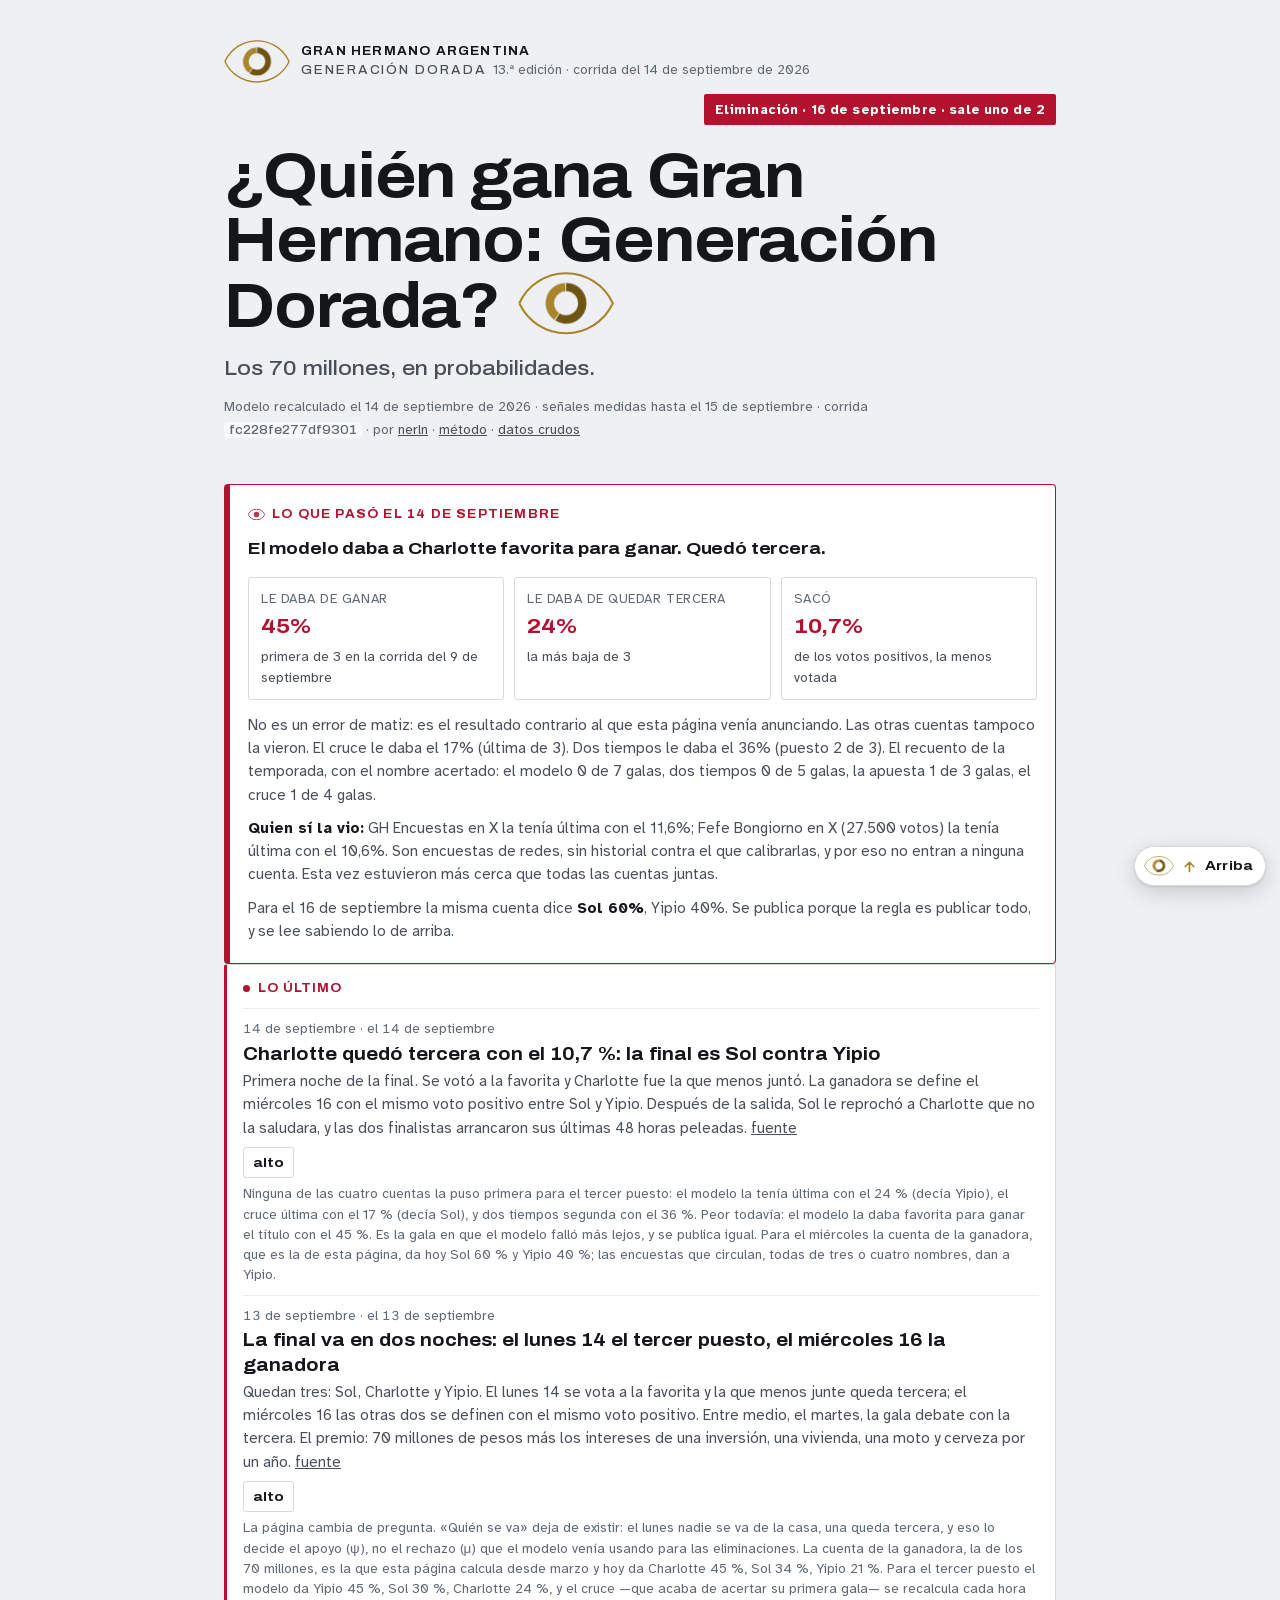
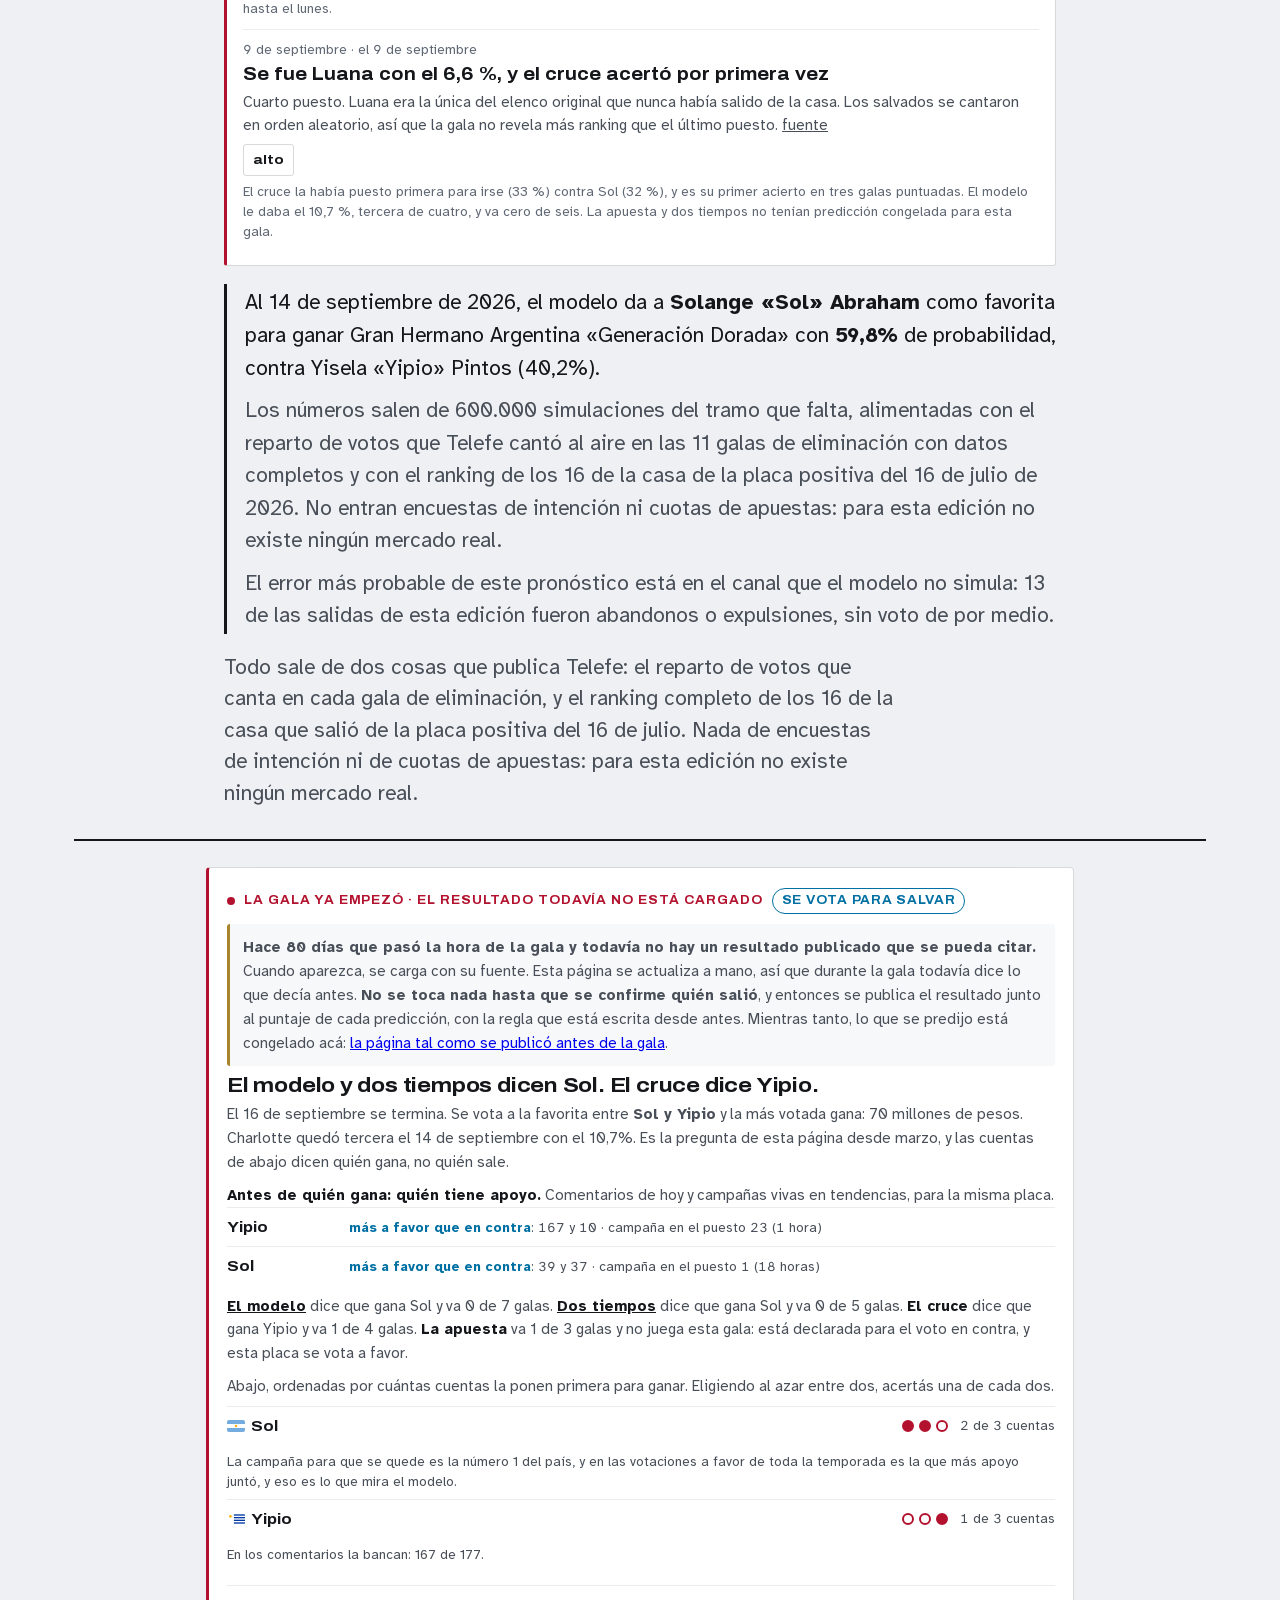
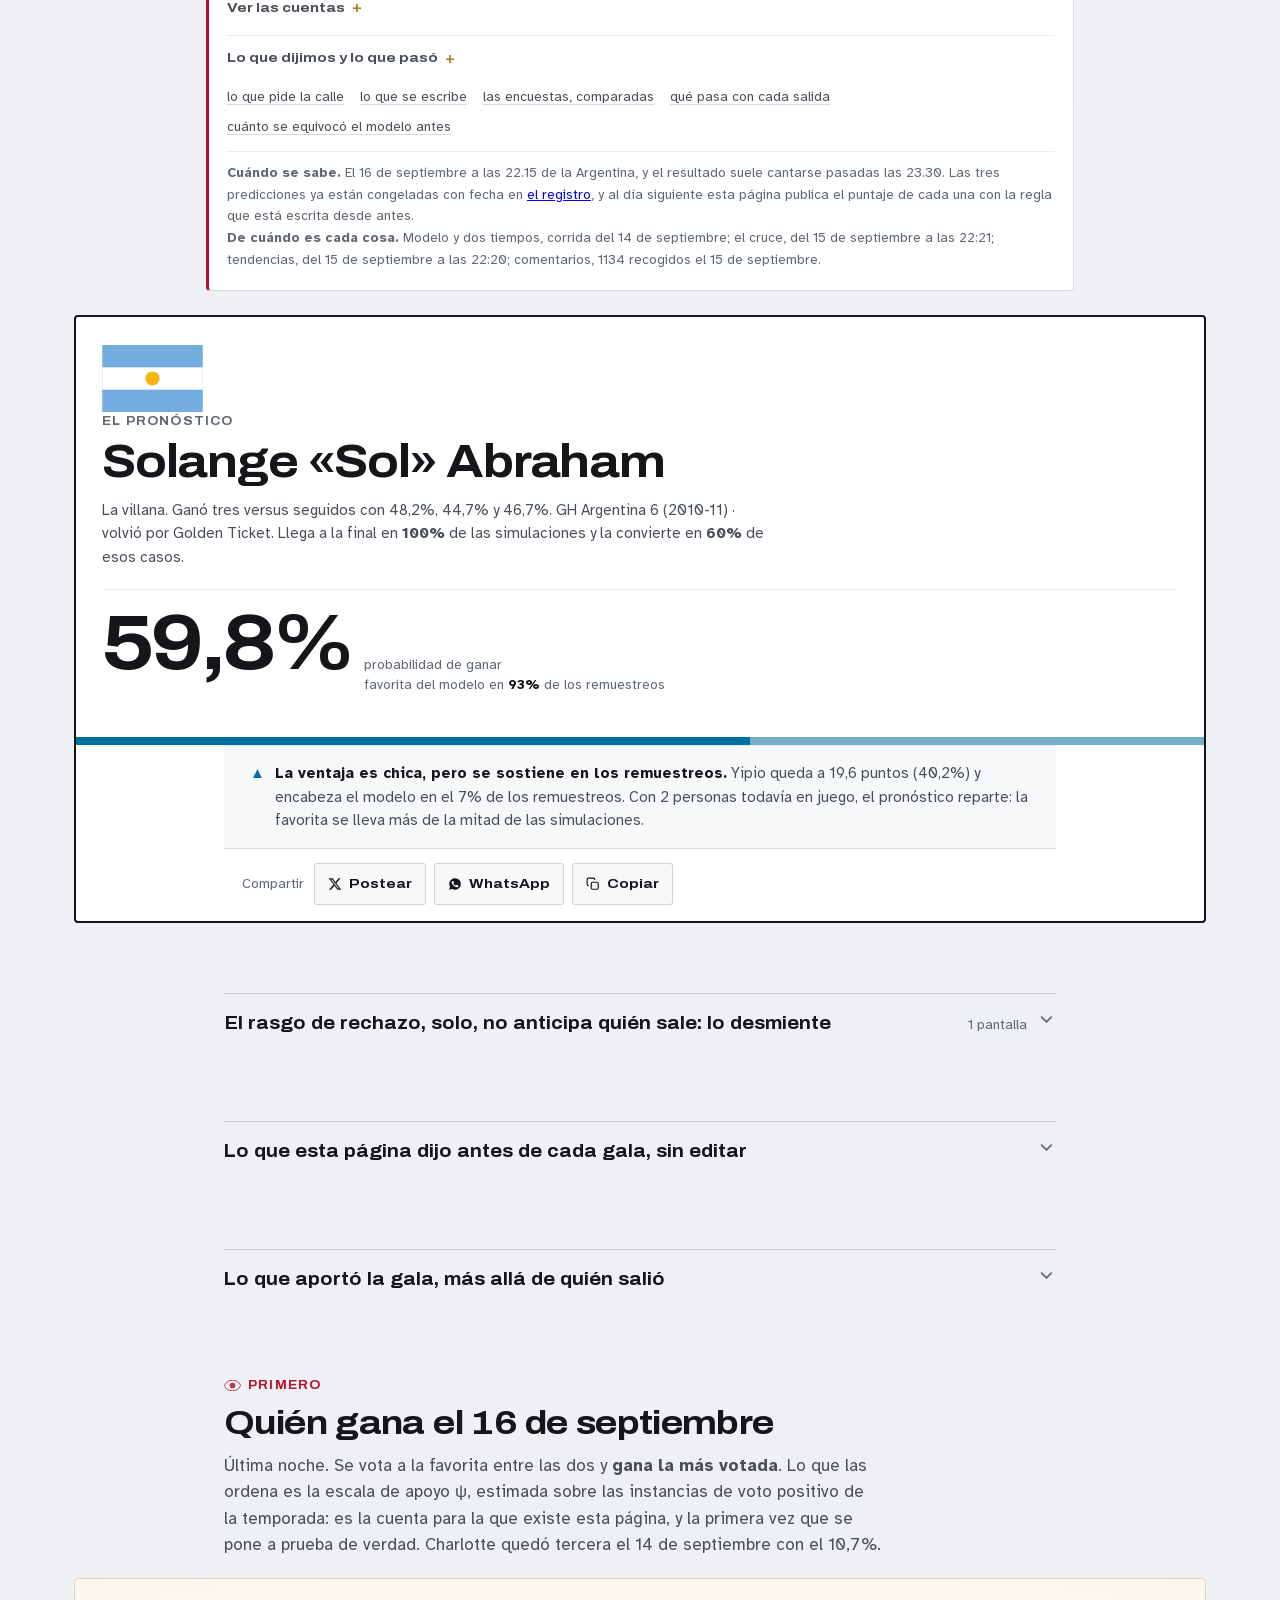
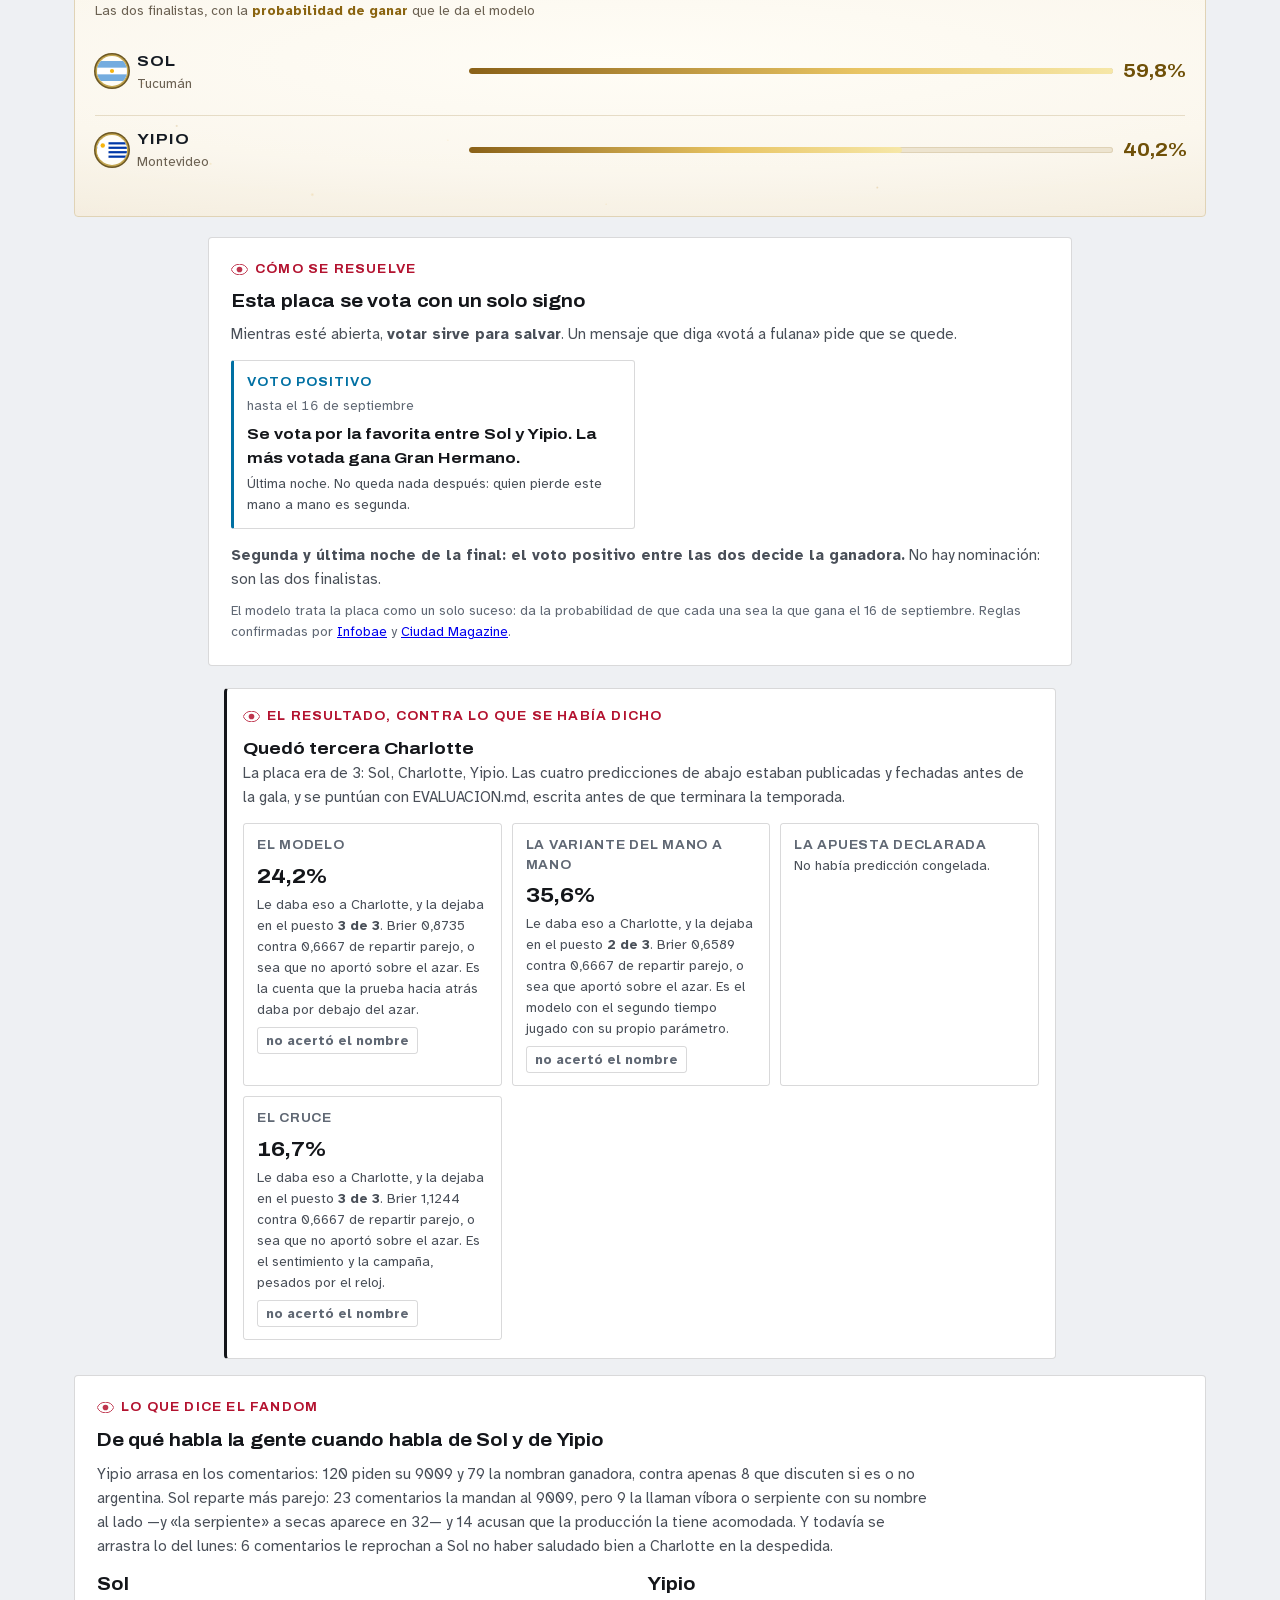
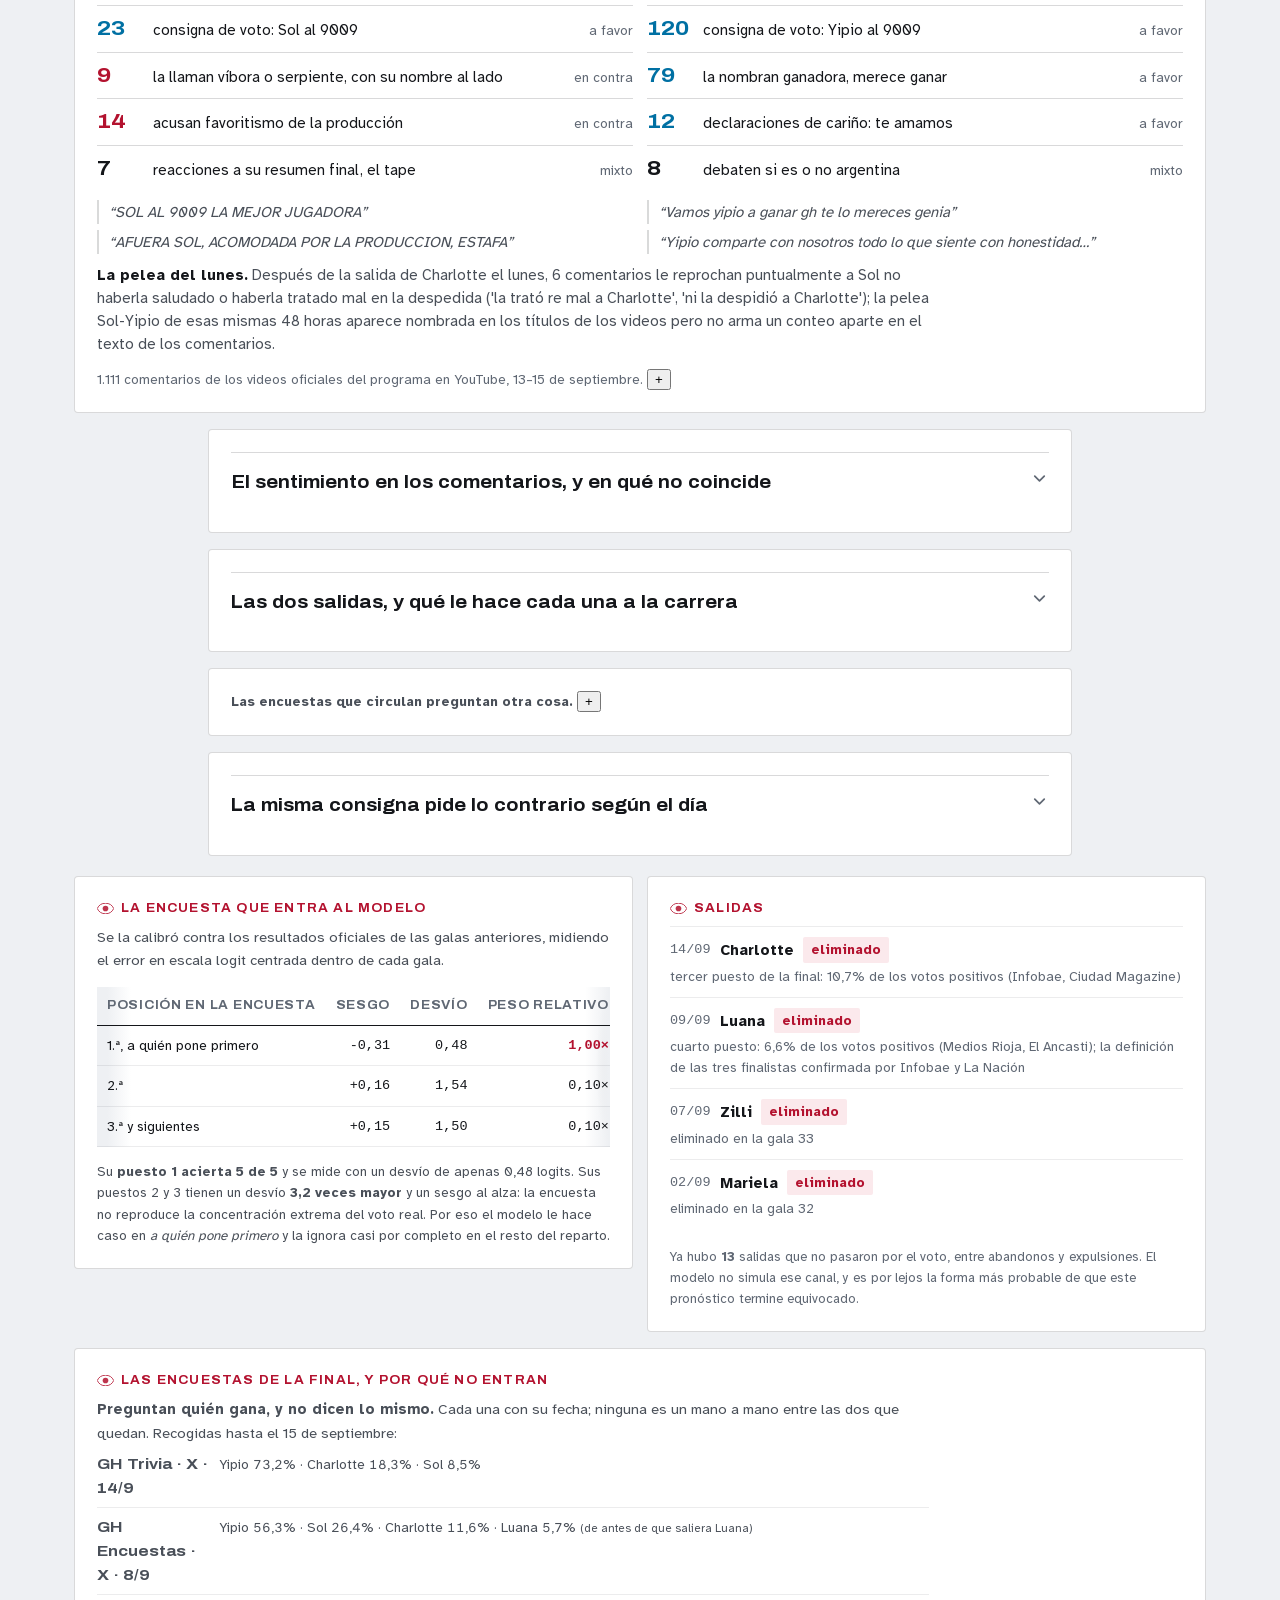
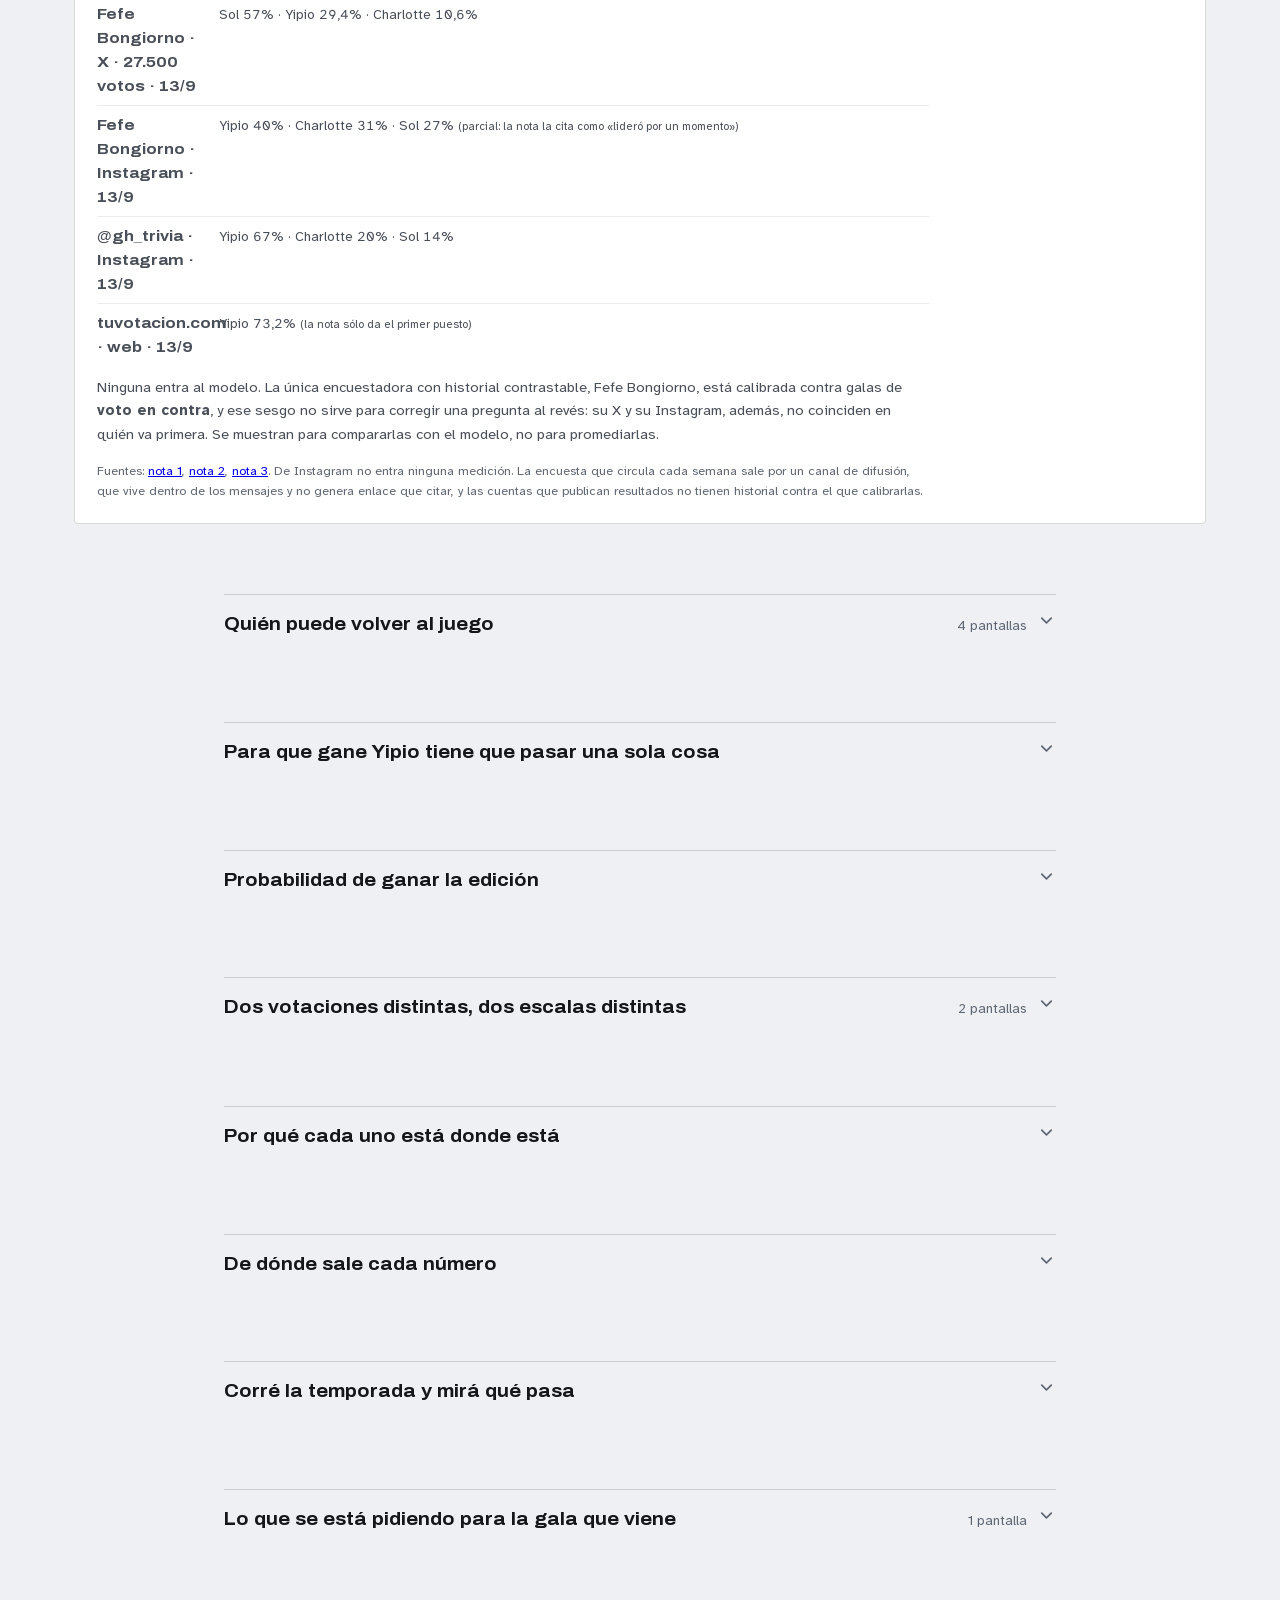
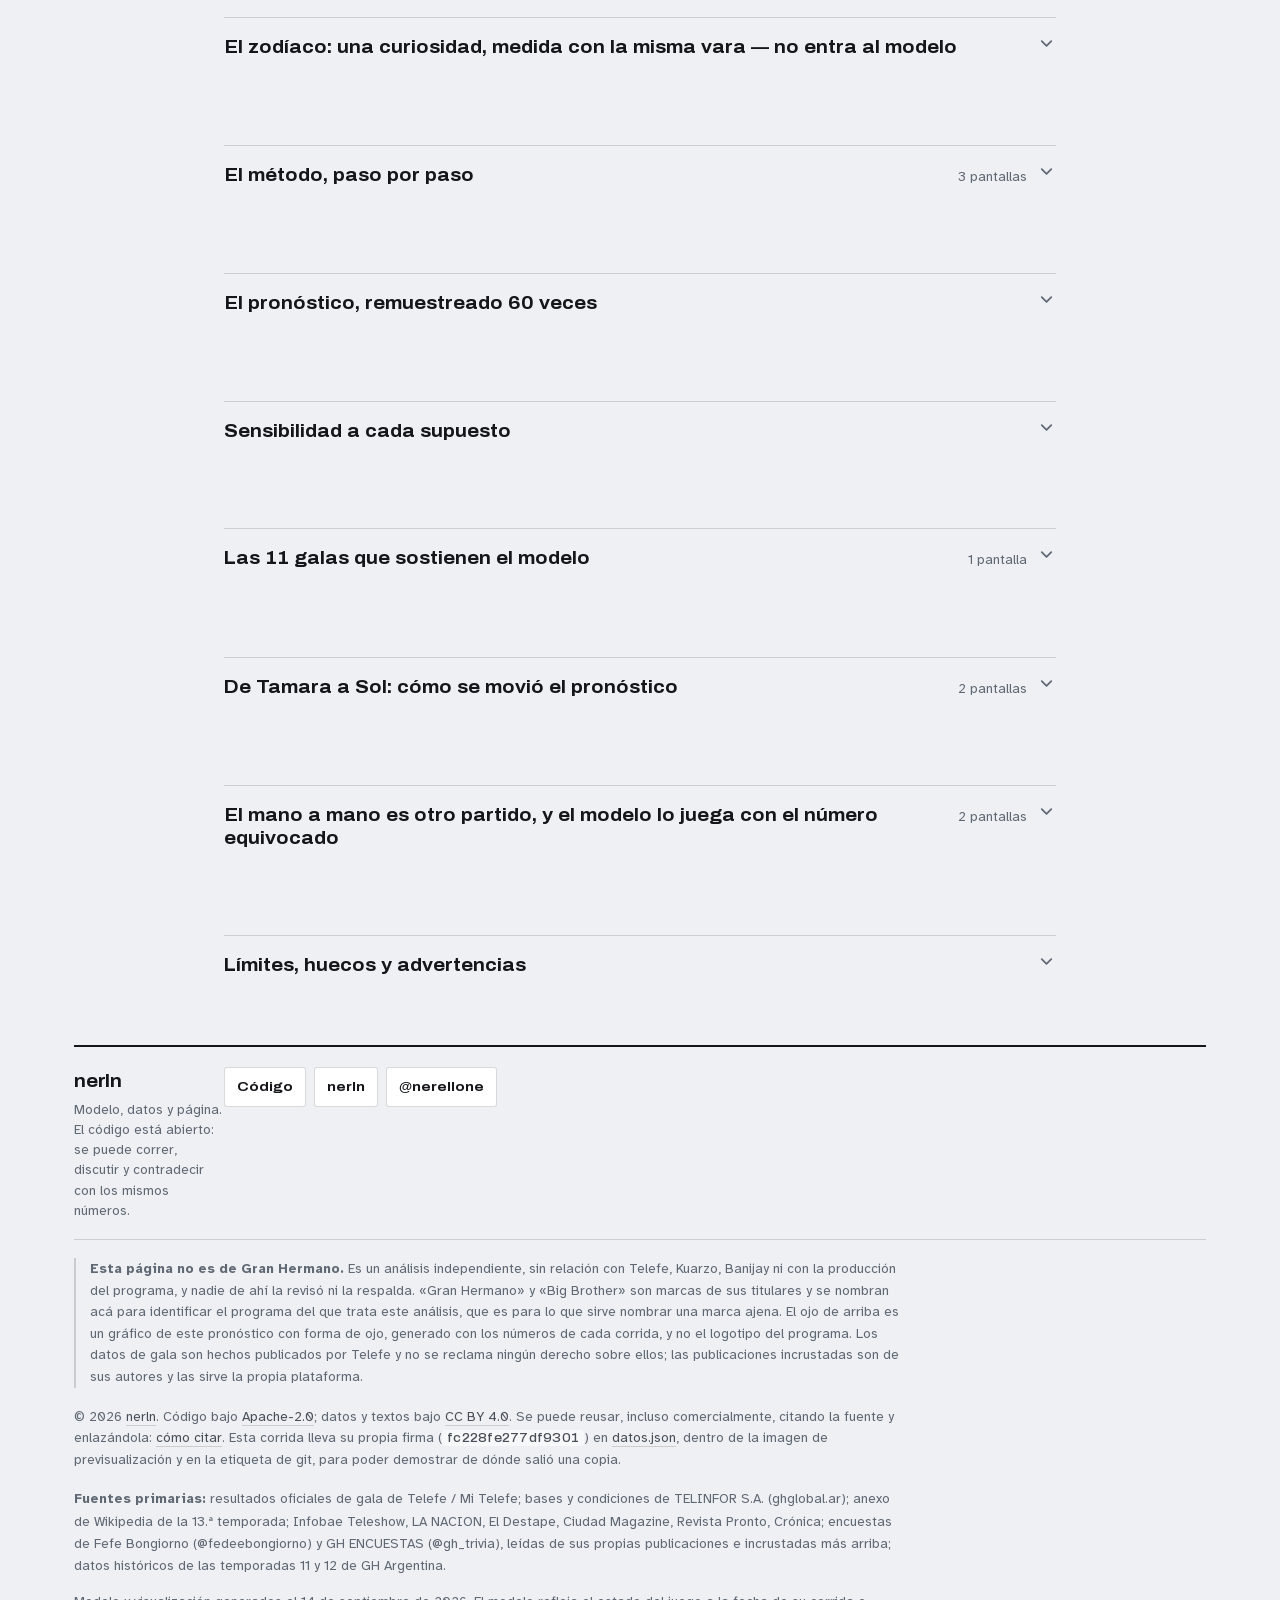
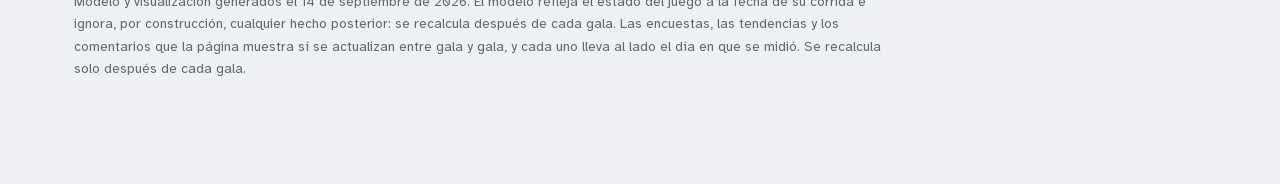
==== web/index.html @ 81811376 "refresco automatico · corrida fc228fe277df9301 Consignas, comentarios y cruce, releidos por .github/" ====
<!doctype html>
<html lang="es">
<head>
<meta charset="utf-8">
<meta name="viewport" content="width=device-width, initial-scale=1">
<!-- SPDX-FileCopyrightText: 2026 nerln -->
<!-- SPDX-License-Identifier: Apache-2.0 OR CC-BY-4.0 -->
<!-- placa · https://github.com/nerln/placa · https://nerln.github.io/placa/ -->
<title>¿Quién gana Gran Hermano: Generación Dorada? Pronóstico y probabilidades</title>
<link rel="canonical" href="https://nerln.github.io/placa/">
<meta name="description" content="Pronóstico con 400.000 simulaciones sobre 11 galas con el reparto de votos publicado. Hoy: Sol 59,8% · Yipio 40,2%. Método, datos y código, abiertos.">
<meta name="author" content="nerln">
<meta property="og:type" content="article">
<meta property="og:site_name" content="nerln">
<meta property="og:locale" content="es_AR">
<meta property="og:url" content="https://nerln.github.io/placa/">
<meta property="og:title" content="¿Quién gana Gran Hermano: Generación Dorada?">
<meta property="og:description" content="Pronóstico con 400.000 simulaciones sobre 11 galas con el reparto de votos publicado. Hoy: Sol 59,8% · Yipio 40,2%. Método, datos y código, abiertos.">
<meta property="og:image" content="https://nerln.github.io/placa/og.png?v=2026-09-14">
<meta property="og:image:width" content="1200">
<meta property="og:image:height" content="630">
<meta name="twitter:card" content="summary_large_image">
<meta name="twitter:creator" content="@nerellone">
<meta name="twitter:title" content="¿Quién gana Gran Hermano: Generación Dorada?">
<meta name="twitter:description" content="Pronóstico con 400.000 simulaciones sobre 11 galas con el reparto de votos publicado. Hoy: Sol 59,8% · Yipio 40,2%. Método, datos y código, abiertos.">
<meta name="twitter:image" content="https://nerln.github.io/placa/og.png?v=2026-09-14">
<meta name="robots" content="index, follow, max-snippet:-1, max-image-preview:large">
<meta name="theme-color" content="#EEF0F3" media="(prefers-color-scheme: light)">
<meta name="theme-color" content="#05182F" media="(prefers-color-scheme: dark)">
<meta name="disclaimer" content="Analisis independiente. Sin relacion con Telefe, Kuarzo ni Banijay. Las marcas nombradas son de sus titulares.">
<link rel="icon" href="ojo.svg" type="image/svg+xml">
<link rel="apple-touch-icon" href="og.png">
<link rel="license" href="https://creativecommons.org/licenses/by/4.0/">
<script type="application/ld+json">{"@context":"https://schema.org","@graph":[{"@type":"Person","@id":"https://nerln.github.io/placa/#nerln","name":"nerln","url":"https://github.com/nerln","sameAs":["https://github.com/nerln","https://x.com/nerellone","https://nerln.pages.dev"]},{"@type":"Article","@id":"https://nerln.github.io/placa/#articulo","headline":"¿Quién gana Gran Hermano: Generación Dorada? Pronóstico y probabilidades","description":"Pronóstico con 400.000 simulaciones sobre 11 galas con el reparto de votos publicado. Hoy: Sol 59,8% · Yipio 40,2%. Método, datos y código, abiertos.","inLanguage":"es-AR","datePublished":"2026-08-08","dateModified":"2026-09-14T23:00:00-03:00","author":{"@id":"https://nerln.github.io/placa/#nerln"},"publisher":{"@id":"https://nerln.github.io/placa/#nerln"},"isBasedOn":{"@id":"https://nerln.github.io/placa/#datos"},"license":"https://creativecommons.org/licenses/by/4.0/","mainEntityOfPage":"https://nerln.github.io/placa/","image":"https://nerln.github.io/placa/og.png","about":[{"@type":"TVSeries","name":"Gran Hermano Argentina"},{"@type":"TVSeason","name":"Generación Dorada","seasonNumber":13}],"citation":"Resultados de votación publicados por Telefe en cada gala de eliminación de la 13.ª edición"},{"@type":"Dataset","@id":"https://nerln.github.io/placa/#datos","name":"Pronóstico de Gran Hermano Argentina — Generación Dorada (2026)","description":"Pronóstico con 400.000 simulaciones sobre 11 galas con el reparto de votos publicado. Hoy: Sol 59,8% · Yipio 40,2%. Método, datos y código, abiertos.","url":"https://nerln.github.io/placa/","sameAs":"https://github.com/nerln/placa","license":"https://creativecommons.org/licenses/by/4.0/","isAccessibleForFree":true,"dateModified":"2026-09-14","version":"fc228fe277df9301","inLanguage":"es-AR","creator":{"@id":"https://nerln.github.io/placa/#nerln"},"citation":"nerln, «placa: pronóstico de Gran Hermano Argentina» (2026), https://github.com/nerln/placa","distribution":[{"@type":"DataDownload","encodingFormat":"application/json","contentUrl":"https://nerln.github.io/placa/datos.json"}]}]}</script>
<script src="datos.js?v=fc228fe277df9301"></script>
<script src="vendor/gsap.min.js" defer></script>

<style>
/* ==========================================================================
   Tipografía incrustada: la CSP bloquea hosts externos, así que las fuentes
   viajan como data URI.

   Archivo (Omnibus-Type, Argentina) para titulares y cifras, con el ancho
   fijado en 112 y el juego de signos recortado. Es un grotesco de rótulo, no
   un didone: el serif de alto contraste que había antes le daba a la página un
   aire de plantilla.

   Atkinson Hyperlegible (Braille Institute) para el texto: está dibujada para
   que las letras parecidas no se confundan a tamaño chico.

   Las dos bajo SIL Open Font License 1.1. Aviso en LICENCIAS.md y en el pie.
   ========================================================================== */
@font-face{font-family:"Archivo";font-style:normal;font-weight:500;font-display:swap;
  src:url([data-uri]) format("woff2");}
@font-face{font-family:"Archivo";font-style:normal;font-weight:700;font-display:swap;
  src:url([data-uri]) format("woff2");}
@font-face{font-family:"Atkinson";font-style:normal;font-weight:400;font-display:swap;
  src:url([data-uri]) format("woff2");}
@font-face{font-family:"Atkinson";font-style:normal;font-weight:700;font-display:swap;
  src:url([data-uri]) format("woff2");}

/* ==========================================================================
   Mesa de pronóstico · Gran Hermano: Generación Dorada
   Escrita para el teléfono primero: las @media sólo agregan, nunca corrigen.

   Tema claro, a propósito. La versión anterior era negro con dorado, que es
   exactamente el aspecto por defecto de cualquier interfaz generada; el fondo
   casi negro con un acento brillante encima no era una decisión, era el molde.
   Acá el papel es frío y los dos únicos colores fuertes significan algo:

       rojo  = rechazo   (el voto para eliminar, μ)
       azul  = apoyo     (el voto para salvar, ψ)

   Son las dos escalas del modelo. Aparecen siempre con el mismo sentido, en el
   texto y en los gráficos, así el color se puede leer sin leyenda.
   Par validado para daltonismo: ΔE 18,6 en deuteranopía, 29,0 en visión normal.
   ========================================================================== */
/* ==========================================================================
   Dos temas, no uno. La página sigue al sistema y respeta el interruptor del
   visor: prefers-color-scheme cubre la preferencia del aparato y el atributo
   El horario lo pone el sistema y no hay botón: una página que se lee de
   noche tiene que verse de noche sin que nadie la configure.

   El oscuro no es el claro invertido. Los dos colores con significado se
   volvieron a elegir contra su propia superficie:

       claro    rechazo #B3122F   apoyo #0070A3   sobre papel #EEF0F3
       oscuro   rechazo #E1526B   apoyo #3D96CC   sobre carbón #12141A

   Los dos pares pasan las mismas puertas: banda de luminosidad, piso de croma,
   separación para daltonismo (ΔE 18,6 y 16,0 en deuteranopía) y contraste
   contra su fondo. Para texto chico hay una variante más clara de cada uno,
   porque un color que sirve para una barra no siempre sirve para una palabra.
   ========================================================================== */
:root{
  color-scheme: light dark;
  --papel:#EEF0F3;
  --sup:#FFFFFF;
  --sup2:#F7F8FA;
  --sup3:#E7EAEE;
  --tinta:#14161A;
  --tinta2:#494F58;
  --tinta3:#606874;
  --linea:rgba(20,22,26,.16);
  --linea2:rgba(20,22,26,.08);
  --rechazo:#B3122F;
  --rechazo-txt:#B3122F;
  --rechazo-suave:#FBE9EC;
  --apoyo:#0070A3;
  --apoyo-txt:#0070A3;
  --apoyo-suave:#E4F1F8;
  --sombra-tt:#14161A;
  --tt-txt:#FFFFFF;
  --sobre-fuerte:#FFFFFF;
  --oro:#8A6A16;
  --oro-txt:#6E5411;
  --oro-1:#6E5411;
  --oro-2:#A8842A;
  --oro-3:#B08F3E;


/* ---------- el final de los párrafos ----------
   Medido: la bajada de «Quién se va» terminaba con una última línea del 19% de
   la medida, y la de «Quién puede volver» con una del 5%. Una línea suelta con
   dos palabras hace que el párrafo parezca cortado antes de tiempo, sobre todo
   al lado de un bloque ancho como la placa.

   `balance` reparte las líneas parejas y sirve para las bajadas, que son
   cortas; los navegadores lo ignoran solos cuando el bloque pasa de unas pocas
   líneas. `pretty` no reparte pero evita que la última quede huérfana, y es lo
   que corresponde para la prosa larga. Si el navegador no conoce ninguna de las
   dos, no pasa nada: cae en el ajuste de siempre. */
.sub, .h1-sub, .tit, h3{text-wrap:balance}
section > p, .tarjeta > p, .respuesta, .camino-pie, .thist-pie, .tw-nota,
.ultimo-item .det, .ap-sup div, .cotejo-pies div, .fase .det,
.limpia li, .puerta p{text-wrap:pretty}

/* La medida del texto. Dos anchos y no diez: uno para la lectura corrida y uno
   para las notas. Elegirlos bloque a bloque daba un borde derecho dentado, con
   un párrafo terminando a 340px del margen y el siguiente a 606px, y en
   pantalla ancha eso se lee como si algunas cosas estuvieran corridas. */
  /* En rem y no en ch: ch depende del tamaño de letra del bloque, así que la
     misma medida daba anchos distintos en píxeles según el cuerpo del texto, y
     el borde derecho quedaba dentado igual. En rem, dos bordes y solo dos. */
  --medida:52rem;
  --medida-corta:42rem;
  --ojo-mask:url("data:image/svg+xml,<svg xmlns='http://www.w3.org/2000/svg' viewBox='0 0 120 78'><path d='M1.60 39.00A64.30 64.30 0 0 1 118.40 39.00A64.30 64.30 0 0 1 1.60 39.00Z' fill='none' stroke='black' stroke-width='7'/><circle cx='60' cy='39' r='20' fill='black'/></svg>");
}
/* ---------- el modo oscuro es la gala ----------
   La página tiene dos horarios y los sigue del sistema, sin botón: de día es
   una página de datos sobre papel, y de noche es la hora en que el programa
   sale al aire. El azul noche y el oro no son decoración: son los colores que
   se ven en pantalla durante la gala, medidos sobre un frame de emisión.

   El oro sustituye al negro como color del acento fuerte porque sobre azul
   noche el negro no existe. El rechazo se queda en rojo, más claro para que
   cumpla contraste, y el apoyo pasa a un celeste frío que no compita con el
   oro. Contrastes contra --papel (#05182F): texto 13,4:1, secundario 8,1:1,
   terciario 5,6:1, todos por encima de 4,5. */
@media (prefers-color-scheme: dark){
  :root{
    --papel:#05182F;
    --sup:#0A2140;
    --sup2:#0D2749;
    --sup3:#123255;
    --tinta:#F2F6FB;
    --tinta2:#B9CBE0;
    --tinta3:#8FA8C4;
    --linea:rgba(200,220,240,.20);
    --linea2:rgba(200,220,240,.11);
    --rechazo:#E4566E;
    --rechazo-txt:#F79AAC;
    --rechazo-suave:#3A1522;
    --apoyo:#4FA3D8;
    --apoyo-txt:#93CDEE;
    --apoyo-suave:#0C2A44;
    --sombra-tt:#123255;
    --tt-txt:#F2F6FB;
    --sobre-fuerte:#04162B;
    --oro:#E8C463;
    --oro-txt:#F0CE6E;
    --oro-1:#F0CE6E;
    --oro-2:#C2A550;
    --oro-3:#7A6430;
  }
  /* La placa deja de ser una isla oscura dentro de una página clara y pasa a
     ser el sitio más iluminado de la página, como al aire. */
  :root .placa{
    background:radial-gradient(ellipse 120% 90% at 50% 34%, #17406B 0%, #0A2A4A 52%, #04162B 100%),
      #072138;
    border-color:#1C4A78}
  /* Los títulos y el pronóstico, en oro. */
  :root h1 em{color:var(--oro-txt)}
  :root .eyebrow{color:var(--oro-txt)}
  :root .cinta{background:var(--oro); color:#04162B}
  :root .veredicto{border-color:var(--oro)}
  :root .big.num{color:var(--oro-txt)}
  /* Las publicaciones incrustadas de X sí saben ponerse oscuras: se les pide. */
  :root .tw-marco .twitter-tweet{background:var(--sup2)}
}
:root{
  --sal:cubic-bezier(0.16, 1, 0.3, 1);
  --ui:cubic-bezier(0.25, 1, 0.5, 1);
  --t-xs:13.5px; --t-sm:15px; --t-base:17px; --t-md:18px;
  --t-lg:clamp(19px, 4.6vw, 21px);
  --t-h2:clamp(25px, 6.8vw, 34px);
  --t-h1:clamp(34px, 9.6vw, 62px);
  --t-etq:12px; --tr-etq:.09em;
  --r-sm:3px; --r-md:4px;
  --ancho:1180px;
}

*{box-sizing:border-box}
figure{margin:0}
html{background:var(--papel); -webkit-text-size-adjust:100%}
body{
  margin:0; color:var(--tinta); background:var(--papel);
  font-family:"Atkinson",-apple-system,BlinkMacSystemFont,"Segoe UI",Roboto,sans-serif;
  font-size:var(--t-base); line-height:1.6; -webkit-font-smoothing:antialiased;
  position:relative; overflow-x:hidden;
}
.wrap{width:100%; max-width:var(--ancho); margin:0 auto; padding:0 16px 72px; position:relative}
.tit{font-family:"Archivo",-apple-system,"Segoe UI",sans-serif; font-weight:700;
  letter-spacing:-.018em; font-feature-settings:"tnum" 1}
.mono{font-family:ui-monospace,"SF Mono",Menlo,Consolas,"Roboto Mono",monospace; font-variant-numeric:tabular-nums}
.num{font-variant-numeric:tabular-nums}
:focus-visible{outline:2px solid var(--apoyo); outline-offset:3px; border-radius:2px}

[data-anim]{opacity:1; transform:none}
@media (prefers-reduced-motion: no-preference){
  [data-anim]{opacity:0; transform:translateY(20px);
    transition:opacity .55s var(--sal), transform .55s var(--sal)}
  [data-anim].visible{opacity:1; transform:none}
  [data-cascada] > *{opacity:0; transform:translateY(14px);
    transition:opacity .45s var(--sal), transform .45s var(--sal)}
  [data-cascada].visible > *{opacity:1; transform:none; transition-delay:calc(var(--i,0) * 60ms)}
}

/* ---------- cabecera ---------- */
header{padding:28px 0 24px; border-bottom:2px solid var(--tinta)}
.marca{display:flex; align-items:center; gap:11px; margin-bottom:20px; flex-wrap:wrap}
/* El ojo de la marca. Va sobre su propio recuadro carbon porque el logo es de
   oro sobre negro y sobre papel claro el degradado se apaga: el oro necesita
   fondo oscuro para leerse como oro y no como mostaza. */
/* ---------- la marca ----------
   El ojo ya no vive sobre un recuadro negro propio: usa los oros de la página
   (ámbar oscuro de día, oro claro de noche) y por eso pertenece al fondo en vez
   de estar pegado encima. Es un SVG y nada más, así que se anima con CSS y se
   puede pedir a cualquier tamaño sin volver a dibujarlo.

   Al entrar, el párpado se traza y después los arcos del iris aparecen de mayor
   a menor: primero la favorita. El orden no es decorativo, es el mismo de la
   tabla. Con prefers-reduced-motion no pasa nada de esto y el ojo está
   directamente dibujado. */

/* El ojo dentro del titular, en la línea de base del último renglón: forma
   parte de la pregunta en vez de estar al lado de la marca como una pegatina.
   A partir de 700px se mete en el mismo renglón; abajo va debajo, porque
   apretarlo contra un titular de tres líneas lo hace ilegible. */
.ojo-h1{display:inline-block; vertical-align:-.12em; margin-left:.3em; width:1.55em}
.ojo-h1 svg{display:block; width:100%; height:auto; overflow:visible}
/* La viñeta de sección: el mismo ojo, chico y de una sola tinta, delante del
   rótulo. Repite la marca sin repetir el dibujo entero. */
.eyebrow{display:flex; align-items:center; gap:7px}
.eyebrow::before{content:""; width:17px; height:11px; flex:none;
  background:currentColor; opacity:.85;
  -webkit-mask:var(--ojo-mask) center/contain no-repeat;
          mask:var(--ojo-mask) center/contain no-repeat}
.ojo-marca{width:54px; flex:none; display:block}
.ojo-marca svg{display:block; width:100%; height:auto; overflow:visible}
@media (min-width:700px){.ojo-marca{width:66px}}

.ojo-parpado{
  stroke-dasharray:var(--largo,300); stroke-dashoffset:var(--largo,300);
  animation:ojo-trazo .9s var(--sal) forwards}
.ojo-arco{
  transform-box:fill-box; transform-origin:center;
  opacity:0; animation:ojo-arco .5s var(--sal) forwards;
  animation-delay:calc(.42s + var(--i,0) * 70ms)}
.ojo-arco:hover{filter:brightness(1.18)}
@keyframes ojo-trazo{to{stroke-dashoffset:0}}
@keyframes ojo-arco{from{opacity:0; transform:scale(.55)} to{opacity:1; transform:none}}
@media (prefers-reduced-motion:reduce){
  .ojo-parpado{stroke-dashoffset:0; animation:none}
  .ojo-arco{opacity:1; animation:none}
}

.marca .txt{font-size:var(--t-xs); color:var(--tinta3); line-height:1.45}
.marca .txt b{display:block; color:var(--tinta); font-family:"Archivo",sans-serif; font-weight:700;
  font-size:var(--t-etq); letter-spacing:.1em; text-transform:uppercase}
/* El nombre de la edicion, con el tracking del logotipo. Va antes de la fecha y
   en la misma linea: el logo apila pesado sobre fino, aca no hay sitio para
   apilar y se resuelve con peso y espaciado. */
.marca .txt b.dorada{display:inline; font-weight:500; letter-spacing:.16em;
  color:var(--tinta2); margin-right:.55em}
.cinta{
  font-size:var(--t-xs); color:var(--sobre-fuerte); background:var(--rechazo);
  padding:5px 11px; border-radius:2px; font-weight:700; letter-spacing:.01em;
}

.h1-prog{white-space:normal}
.h1-sub{font-family:"Archivo",sans-serif; font-size:var(--t-lg); font-weight:500;
  color:var(--tinta2); margin:0 0 10px}
.h1-sub em{font-style:normal}
.actualizado{font-size:var(--t-xs); color:var(--tinta3); margin:0 0 16px; line-height:1.7}
.actualizado a{color:var(--tinta2)}
.actualizado code{font-family:"Archivo",monospace; font-size:.94em; background:var(--sup2);
  padding:1px 5px; border-radius:4px}
/* La respuesta corta: cada frase tiene que poder leerse sola, fuera de la
   página, con nombre, número y fecha adentro. Es lo que un buscador o un
   asistente puede levantar textualmente sin que quede colgando. */







/* ---------- los bloques que se abren ----------
   La pagina llego a cincuenta y siete mil pixeles de alto en un telefono, unas
   setenta pantallas. La mayor parte no es la respuesta: es la maquinaria — el
   metodo, los limites, el remuestreo, la sensibilidad, los datos crudos. Todo
   eso tiene que seguir estando, porque es lo que hace que los numeros se
   puedan discutir; lo que no tiene que hacer es separar al lector de la
   respuesta con veinte mil pixeles de scroll.

   Se pliegan, no se borran. Y el resumen dice lo que hay adentro y cuanto
   ocupa, para que plegar no sea esconder. Si el lector llega por un enlace o
   por un ancla a un bloque plegado, se abre solo: un ancla que no muestra nada
   es un enlace roto que no parece roto. */
details.plegable{border-top:1px solid var(--linea); margin:0}
details.plegable > summary{list-style:none; cursor:pointer; padding:16px 0;
  display:flex; align-items:baseline; gap:10px}
details.plegable > summary::-webkit-details-marker{display:none}
details.plegable > summary .pl-t{font-family:"Archivo",sans-serif; font-weight:700;
  font-size:var(--t-md); line-height:1.25; flex:1; min-width:0}
details.plegable > summary .pl-q{font-size:var(--t-xs); color:var(--tinta3); flex:none;
  white-space:nowrap}
details.plegable > summary .pl-x{flex:none; width:19px; height:19px; color:var(--tinta3);
  transition:transform .2s ease}
details.plegable[open] > summary .pl-x{transform:rotate(180deg)}
details.plegable > summary:hover .pl-t{color:var(--oro-2)}
details.plegable > summary:focus-visible{outline:2px solid var(--oro-2); outline-offset:3px}
details.plegable > .pl-cuerpo{padding:0 0 8px}
@media (prefers-reduced-motion:reduce){details.plegable > summary .pl-x{transition:none}}

/* ---------- el archivo de galas ----------
   Una fila por gala con prediccion escrita antes, y el enlace a la pagina tal
   como se publico esa semana. Es la parte del proyecto que no se puede
   fabricar despues: cualquiera puede decir que acerto, y muy poca gente deja
   escrito de antemano en que se equivoco.

   Las cuentas se muestran SIEMPRE todas, tambien hacia atras. Mostrar
   solo la que quedo mejor seria elegir despues, que es exactamente lo que esta
   tabla existe para hacer imposible. */
#archivo{max-width:calc(var(--medida) + 32px); margin-inline:auto}
.arch{width:100%; border-collapse:collapse; font-size:var(--t-sm)}
.arch th{font-family:"Archivo",sans-serif; font-size:var(--t-etq); text-transform:uppercase;
  letter-spacing:.06em; color:var(--tinta3); text-align:left; padding:0 10px 8px 0;
  font-weight:700; vertical-align:bottom; white-space:nowrap}
.arch td{padding:9px 10px 9px 0; border-top:1px solid var(--linea2); vertical-align:top}
.arch tr.pend td{opacity:.85}
.arch .g{font-family:"Archivo",sans-serif; font-weight:700; white-space:nowrap}
.arch .g small{display:block; font-weight:400; color:var(--tinta3); font-size:var(--t-xs)}
.arch .llama{white-space:nowrap}
.arch .llama b{font-variant-numeric:tabular-nums}
.arch .ok{color:var(--apoyo-txt); font-weight:700}
.arch .no{color:var(--tinta2)}
.arch .sello{font-size:var(--t-xs); color:var(--tinta3); white-space:nowrap;
  font-variant-numeric:tabular-nums}
.arch a.ver{white-space:nowrap; font-size:var(--t-xs)}
@media(max-width:700px){
  .arch, .arch thead, .arch tbody, .arch tr, .arch td{display:block; width:100%}
  .arch thead{display:none}
  .arch tr{border-top:1px solid var(--linea); padding:10px 0}
  .arch td{border:0; padding:2px 0; display:flex; gap:8px; justify-content:space-between}
  .arch td::before{content:attr(data-r); font-family:"Archivo",sans-serif;
    font-size:var(--t-etq); text-transform:uppercase; letter-spacing:.05em;
    color:var(--tinta3); font-weight:700; flex:none}
  .arch td.g{display:block; font-size:var(--t-md)}
  .arch td.g::before{content:none}
}

/* ---------- el recuento de la gala ----------
   Una fila por persona y una marca igual por cuenta viva: llena si esa
   cuenta la pone primera para irse, vacia si no. Reemplaza a un eje de 0 al
   maximo con cuatro formas distintas encima, la linea punteada del azar y
   una barra de desacuerdo, que ni nerln ni sus amigos podian leer: era un
   grafico para pensar el desacuerdo, publicado como si fuera para leerlo.
   Aca cada fila se lee en voz alta como una frase verdadera («Sol: dos de
   tres cuentas la ponen primera»), sin eje ni largo que interpretar. */
.mn-dice{font-size:var(--t-sm); color:var(--tinta2); line-height:1.55; margin:10px 0 0;
  max-width:var(--medida)}
.mn-dice b{color:var(--tinta)}
.mn-dice a{color:inherit}
.rec{margin:8px 0 0}
.rec-fila{display:grid; grid-template-columns:minmax(0,1fr) auto auto; gap:12px;
  align-items:center; padding:7px 0 6px; border-top:1px solid var(--linea2)}
.rec-fila .q{display:flex; align-items:center; gap:6px; min-width:0; flex-wrap:wrap;
  font-family:"Archivo",sans-serif; font-weight:700; font-size:var(--t-sm)}
.rec-fila .q svg{flex:none; border-radius:2px}
/* Las que ninguna cuenta pone primera van juntas, con los nombres debajo. */
.rec-fila .q small{display:block; width:100%; font-weight:400; font-family:inherit;
  font-size:var(--t-xs); color:var(--tinta2); line-height:1.4}
.rec-marcas{display:inline-flex; gap:5px}
.rec-marcas i{display:block; width:12px; height:12px; border-radius:50%; box-sizing:border-box;
  border:2px solid var(--rechazo); background:transparent}
.rec-marcas i.llena{background:var(--rechazo)}
.rec-fila .rec-por{grid-column:1 / -1; font-size:var(--t-xs); color:var(--tinta2);
  line-height:1.5; margin:2px 0 0}
.rec-fila .n{font-size:var(--t-xs); color:var(--tinta2); white-space:nowrap;
  font-variant-numeric:tabular-nums}
.mn-num{font-size:var(--t-xs); color:var(--tinta2); line-height:1.6; margin:6px 0 0;
  font-variant-numeric:tabular-nums}
.mn-porque .mn-num:first-child{margin-top:8px}

/* ---------- dijimos y paso ----------
   Un par por gala congelada, la mas reciente arriba, con la fecha de
   congelamiento a la vista. El marcador no se declara: se cuenta leyendo
   los pares, que es la unica prueba que no depende de que le crean a la
   pagina. Solo parrafos y elementos de lista, sin desborde posible. */
.dp{margin:14px 0 0; padding-top:10px; border-top:1px solid var(--linea2)}
.dp-tit{font-family:"Archivo",sans-serif; font-size:var(--t-xs); font-weight:700;
  color:var(--tinta2); margin:0}
.dp ul{list-style:none; margin:0; padding:0}
.dp li{font-size:var(--t-sm); color:var(--tinta2); line-height:1.55; padding:7px 0 6px;
  border-top:1px solid var(--linea2)}
.dp li:first-child{border-top:0; padding-top:4px}
.dp li b{color:var(--tinta)}
.dp li a{color:inherit}
.dp li .f{display:block; font-size:var(--t-xs); color:var(--tinta3);
  font-variant-numeric:tabular-nums}

/* ---------- el control de volver ----------
   Aparece cuando el encabezado sale de pantalla y hace dos cosas distintas
   segun como llegaste: si viniste de un salto por ancla te devuelve AL LUGAR
   DONDE ESTABAS, y si bajaste vos te lleva arriba. El pedido original era «un
   boton de volver arriba», pero el dolor descrito era otro: «e difficile
   tornare indietro dopo che si preme un link che porta a un'ancora». Volver
   arriba no es volver atras en una pagina de cincuenta mil pixeles.

   El ojo es el que genera gui/marca.py, con el iris de esta corrida. No se
   dibuja un ojo aparte: uno solo, y cambia despues de cada gala. */
#volver{position:fixed; right:14px; bottom:14px; z-index:60;
  display:flex; align-items:center; gap:7px;
  padding:8px 12px 8px 9px; border-radius:999px;
  border:1px solid var(--linea); background:var(--sup);
  box-shadow:0 6px 22px rgba(0,0,0,.16), 0 1px 3px rgba(0,0,0,.10);
  color:var(--tinta); cursor:pointer; font:inherit;
  opacity:0; transform:translateY(10px) scale(.96);
  transition:opacity .28s ease, transform .28s cubic-bezier(.2,.9,.3,1.2),
             border-color .2s ease}
#volver[hidden]{display:none}
#volver.se-ve{opacity:1; transform:none}
#volver:hover, #volver:focus-visible{border-color:var(--oro-2)}
#volver:focus-visible{outline:2px solid var(--oro-2); outline-offset:2px}
#volver .v-ojo{display:block; width:30px; flex:none; line-height:0}
#volver .v-ojo svg{width:100%; height:auto; display:block}
#volver .v-flecha{width:17px; height:17px; flex:none; color:var(--oro-2)}
#volver .v-texto{font-family:"Archivo",sans-serif; font-size:var(--t-xs);
  font-weight:700; white-space:nowrap; letter-spacing:.01em}

/* Una flecha por modo, y sólo una a la vez. */
#volver .v-atras{display:none}
#volver.atras .v-arriba{display:none}
#volver.atras .v-atras{display:inline}

/* La flecha late hacia donde va a llevarte: arriba, o hacia atras. Es la unica
   animacion del control y se apaga entera con prefers-reduced-motion. */
@keyframes v-sube{0%,100%{transform:translateY(0)} 45%{transform:translateY(-3.5px)}}
@keyframes v-vuelve{0%,100%{transform:translateX(0)} 45%{transform:translateX(-3.5px)}}
#volver .v-flecha{animation:v-sube 2.4s ease-in-out infinite}
#volver.atras .v-flecha{animation:v-vuelve 2.4s ease-in-out infinite}
#volver:hover .v-flecha{animation-duration:1.1s}

/* El iris respira despacio, como el de la cabecera. */
@keyframes v-iris{0%,100%{opacity:.92} 50%{opacity:1}}
#volver .v-ojo svg{animation:v-iris 4.2s ease-in-out infinite}

@media (prefers-reduced-motion:reduce){
  #volver{transition:opacity .01s}
  #volver .v-flecha, #volver.atras .v-flecha, #volver .v-ojo svg{animation:none}
}

/* En pantalla angosta el control no puede taparle texto a nadie: se queda solo
   con el ojo y la flecha, sin la palabra, y se pega mas al borde. */
@media(max-width:420px){
  #volver{right:10px; bottom:10px; padding:7px 9px; gap:5px}
  #volver .v-texto{display:none}
  #volver .v-ojo{width:26px}
}
@media print{#volver{display:none}}

/* ---------- mañana ----------
   La página mide treinta y cinco mil píxeles y la respuesta a «qué pasa
   mañana» estaba repartida entre el píxel 4.622 y el 24.329. Esto la junta
   arriba: cuándo es, quién está en riesgo, qué dice cada cuenta y dónde se
   contradicen. Todo se lee de los mismos datos que alimentan las secciones de
   abajo, así que no puede quedarse viejo por su cuenta. */
#cierre{margin:26px auto 0; border:1px solid var(--oro-txt); border-left:6px solid var(--oro-txt);
  border-radius:var(--r-md); background:var(--sup); padding:20px 18px;
  max-width:calc(var(--medida) + 36px)}
#cierre .eyebrow{color:var(--oro-txt)}
#cierre .mn-tit{font-size:var(--t-xl)}
#cierre .fa-cifras{display:grid; grid-template-columns:repeat(auto-fit,minmax(120px,1fr)); gap:10px; margin:14px 0 4px}
#cierre .fa-cifras > div{border:1px solid var(--linea); border-radius:var(--r-sm); padding:10px 12px}
#cierre .fa-cifras .k{font-size:var(--t-xs); color:var(--tinta3); text-transform:uppercase; letter-spacing:.04em}
#cierre .fa-cifras .v{font-family:"Archivo",sans-serif; font-weight:800; font-size:var(--t-lg); color:var(--tinta)}
#cierre .fa-cifras .d{font-size:var(--t-xs); color:var(--tinta2); margin-top:2px}
#cierre table{width:100%; border-collapse:collapse; font-size:var(--t-sm); margin-top:10px}
#cierre th, #cierre td{text-align:left; padding:6px 8px; border-top:1px solid var(--linea); vertical-align:top}
#cierre th{font-size:var(--t-xs); color:var(--tinta3); text-transform:uppercase; letter-spacing:.04em; border-top:0}
#cierre td.si{color:var(--apoyo-txt); font-weight:700}
#cierre td.no{color:var(--tinta3)}
#fallo{margin:26px auto 0; border:1px solid var(--rechazo); border-left:6px solid var(--rechazo);
  border-radius:var(--r-md); background:var(--sup); padding:20px 18px;
  max-width:calc(var(--medida) + 36px)}
#fallo .eyebrow{color:var(--rechazo)}
#fallo .mn-tit{font-size:var(--t-xl)}
#fallo .fa-cifras{display:grid; grid-template-columns:repeat(auto-fit,minmax(120px,1fr)); gap:10px; margin:14px 0 4px}
#fallo .fa-cifras > div{border:1px solid var(--linea); border-radius:var(--r-sm); padding:10px 12px}
#fallo .fa-cifras .k{font-size:var(--t-xs); color:var(--tinta3); text-transform:uppercase; letter-spacing:.04em}
#fallo .fa-cifras .v{font-family:"Archivo",sans-serif; font-weight:800; font-size:var(--t-lg); color:var(--rechazo)}
#fallo .fa-cifras .d{font-size:var(--t-xs); color:var(--tinta2); margin-top:2px}
#manana{margin:26px 0 0; border:1px solid var(--linea); border-left:3px solid var(--rechazo);
  border-radius:var(--r-md); background:var(--sup); padding:20px 18px;
  max-width:calc(var(--medida) + 36px); margin-inline:auto}
.mn-cab{display:flex; align-items:center; gap:9px; flex-wrap:wrap}
.mn-cab .pulso{width:8px; height:8px; border-radius:50%; background:var(--rechazo); flex:none;
  animation:pulso 2.6s ease-in-out infinite}
@media(prefers-reduced-motion:reduce){.mn-cab .pulso{animation:none}}
.mn-cuando{font-family:"Archivo",sans-serif; font-weight:700; font-size:var(--t-etq);
  letter-spacing:.08em; text-transform:uppercase; color:var(--rechazo-txt)}
.mn-tit{font-family:"Archivo",sans-serif; font-weight:800; font-size:var(--t-lg);
  line-height:1.15; letter-spacing:-.01em; margin:7px 0 5px; text-wrap:balance}
/* El cambio de signo va en la cabecera y no en un parrafo: desde la placa
   positiva una campana fuerte protege, y quien lee las filas de abajo sin
   saberlo entiende todo al reves. */
.mn-fase{font-family:"Archivo",sans-serif; font-weight:700; font-size:var(--t-etq);
  letter-spacing:.06em; text-transform:uppercase; color:var(--apoyo-txt);
  border:1px solid var(--apoyo); border-radius:999px; padding:2px 9px}
.mn-quien{font-size:var(--t-sm); color:var(--tinta2); margin:0; max-width:var(--medida)}
.mn-caliente{font-size:var(--t-sm); color:var(--tinta2); line-height:1.6; margin:10px 0 0;
  padding:11px 13px; border-radius:var(--r-sm); background:var(--sup2);
  border-left:3px solid var(--oro-2)}
.mn-porque{margin:14px 0 0; border-top:1px solid var(--linea2)}
.mn-porque > summary{list-style:none; cursor:pointer; padding:11px 0 3px;
  font-family:"Archivo",sans-serif; font-size:var(--t-xs); font-weight:700;
  color:var(--tinta2); display:flex; align-items:center; gap:7px}
.mn-porque > summary::-webkit-details-marker{display:none}
.mn-porque > summary::after{content:"+"; color:var(--oro-2); font-size:15px; line-height:1}
.mn-porque[open] > summary::after{content:"−"}
.mn-porque > summary:hover{color:var(--oro-2)}
.mn-porque > summary:focus-visible{outline:2px solid var(--oro-2); outline-offset:3px}
.mn-porque .mn-marcador:first-child, .mn-porque .mn-leyenda:first-child{margin-top:8px}
.mn-marcador{font-size:var(--t-xs); color:var(--tinta2); line-height:1.6; margin:14px 0 0;
  padding:10px 12px; border-radius:var(--r-sm); background:var(--sup2);
  border-left:3px solid var(--oro-2)}
.mn-leyenda{font-size:var(--t-xs); color:var(--tinta2); line-height:1.6; margin:16px 0 0}
/* Enlaces de texto y no chips con caja: cinco cajas ocupaban cuatro renglones
   en el telefono y competian con la franja de cuentas, que es la que importa. */
.mn-ir{display:flex; flex-wrap:wrap; gap:4px 16px; margin:12px 0 0; font-size:var(--t-xs)}
.mn-ir a{color:var(--tinta2); text-decoration:underline;
  text-decoration-color:var(--linea); text-underline-offset:3px; padding:2px 0}
.mn-ir a:hover{color:var(--oro-2); text-decoration-color:var(--oro-2)}
/* Sin esto el ancla deja el titulo de la seccion pegado al borde de arriba. */
section[id], div[id]{scroll-margin-top:18px}
.mn-pie{font-size:var(--t-xs); color:var(--tinta3); line-height:1.6; margin:12px 0 0;
  padding-top:10px; border-top:1px solid var(--linea2)}
/* ---------- lo último ----------
   Arriba de todo, antes del pronóstico. Quien entra a esta página quiere saber
   primero si cambió algo desde la última vez, y si el número que está por leer
   ya tiene eso adentro o todavía no. Por eso cada entrada dice explícitamente
   si el pronóstico la incorpora. */
.ultimo{border:1px solid var(--linea); border-left:3px solid var(--rechazo);
  border-radius:var(--r-sm); background:var(--sup); padding:14px 16px; margin:0 0 18px;
  max-width:var(--medida)}
.ultimo-cab{display:flex; align-items:center; gap:8px; margin-bottom:10px}
.ultimo-cab .etq{font-family:"Archivo",sans-serif; font-weight:700; font-size:var(--t-etq);
  letter-spacing:.08em; text-transform:uppercase; color:var(--rechazo-txt)}
.ultimo-cab .pulso{width:7px; height:7px; border-radius:50%; background:var(--rechazo);
  flex:none; animation:pulso 2.6s ease-in-out infinite}
@keyframes pulso{0%,100%{opacity:1} 50%{opacity:.28}}
@media (prefers-reduced-motion:reduce){.ultimo-cab .pulso{animation:none}}
.ultimo-item{padding:9px 0; border-top:1px solid var(--linea2)}
.ultimo-item:first-of-type{border-top:0; padding-top:0}
.ultimo-item .cuando{font-size:var(--t-xs); color:var(--tinta3); font-variant-numeric:tabular-nums}
.ultimo-item .que{font-size:var(--t-md); font-weight:700; font-family:"Archivo",sans-serif;
  margin:2px 0 4px; line-height:1.35}
.ultimo-item .det{font-size:var(--t-sm); color:var(--tinta2); line-height:1.55; margin:0}
.ultimo-item .estado{display:inline-flex; align-items:center; gap:6px; margin-top:7px;
  font-size:var(--t-xs); font-weight:700; font-family:"Archivo",sans-serif;
  padding:4px 9px; border-radius:var(--r-sm); border:1px solid var(--linea)}
.ultimo-item .estado.recalculado{color:var(--apoyo-txt); border-color:var(--apoyo)}
.ultimo-item .estado.pendiente{color:var(--rechazo-txt); border-color:var(--rechazo)}
.ultimo-item .afecta{font-size:var(--t-xs); color:var(--tinta3); margin-top:6px; line-height:1.5}
.ultimo-item .estado.parcial{color:var(--tinta2)}
.ultimo-item a{color:var(--tinta2)}
.respuesta{border-left:3px solid var(--tinta); padding:2px 0 2px 18px; margin:0 0 18px;
  max-width:var(--medida)}
.respuesta p{font-size:var(--t-lg); line-height:1.55; color:var(--tinta2); margin:0 0 10px}
.respuesta p:last-child{margin-bottom:0}
.respuesta p:first-child{color:var(--tinta)}
.respuesta b{color:var(--tinta)}
h1{font-family:"Archivo",sans-serif; font-size:var(--t-h1); line-height:1.02; margin:0 0 14px;
  font-weight:700; letter-spacing:-.028em; text-wrap:balance}
h1 em{font-style:normal; color:var(--rechazo-txt)}

/* Un solo borde derecho para todo lo que se lee como texto corrido. Antes cada
   bloque llevaba su propia medida y el resultado era un margen derecho dentado.
   Las tablas, las rejas y los gráficos no entran acá: ésos sí van a todo lo
   ancho a propósito. */
section > p, header > p, .sub, .paso p, .tarjeta > p, .respuesta,
.camino-pie, .h1-sub{max-width:var(--medida)}
.thist-pie, .tw-nota, .licencia, .actualizado, .nota-escenario,
.medicion-aviso p{max-width:var(--medida-corta)}
.bajada{max-width:var(--medida-corta); color:var(--tinta2); font-size:var(--t-lg); margin:0; line-height:1.5}


/* ---------- veredicto ---------- */
.veredicto{margin-top:24px; background:var(--sup); border:2px solid var(--tinta); border-radius:var(--r-md); overflow:hidden}
.vtop{padding:22px 18px 18px}
.vlabel{font-family:"Archivo",sans-serif; font-size:var(--t-etq); letter-spacing:.1em;
  text-transform:uppercase; color:var(--tinta3); font-weight:700; margin-bottom:8px}
.vnom{font-family:"Archivo",sans-serif; font-size:clamp(26px,7.6vw,46px); line-height:1.04;
  font-weight:700; letter-spacing:-.026em; margin:0}
.vmeta{color:var(--tinta2); font-size:var(--t-sm); margin:12px 0 0; max-width:var(--medida-corta); line-height:1.55}
.vprob{display:flex; align-items:baseline; gap:14px; flex-wrap:wrap; margin-top:16px;
  padding-top:16px; border-top:1px solid var(--linea2)}
.vprob .big{font-family:"Archivo",sans-serif; font-size:clamp(48px,15vw,78px); line-height:.86;
  font-weight:700; letter-spacing:-.04em; font-variant-numeric:tabular-nums}
.vprob .sub{font-size:var(--t-xs); color:var(--tinta3); line-height:1.5}
.vbar{display:flex; height:8px; background:var(--sup3)}
.vbar i{display:block; height:100%}
.aviso{display:flex; gap:10px; padding:14px 18px; background:var(--sup2);
  border-top:1px solid var(--linea2); font-size:var(--t-sm); color:var(--tinta2); line-height:1.55}
.aviso b{color:var(--tinta)}

/* ---------- secciones ---------- */
section{margin-top:52px}

/* ---------- la columna de lectura, y lo que se sale de ella ----------
   Medido: la sección ocupaba 1132px y la prosa 832, así que quedaban 300px
   muertos a la derecha de cada párrafo. No era un margen, era un hueco.

   Ahora cada sección es una rejilla de tres columnas y el texto vive en la del
   medio, centrado. Lo que necesita aire -tablas, gráficos, la placa, las
   rejillas de tarjetas- pisa las tres. Así el hueco deja de ser hueco y pasa a
   ser lo que separa la lectura de los datos. */
section, header, .veredicto, footer > .firma{
  display:grid;
  grid-template-columns:1fr min(var(--medida), 100%) 1fr;
  column-gap:0;
}
section > *, header > *, .veredicto > *{grid-column:2}
section > .g2, section > .scroll-x, section > figure, section > .placa,
section > .rein-cifras, section > #hist-evo, section > .tarjeta,
section > .evo, section > .thist, section > .muro, section > .tw-hueco,
.veredicto > .vtop, .veredicto > .vbar, header > .ultimo, header > .respuesta{
  grid-column:1 / -1; margin-inline:auto; width:100%
}
/* Las tarjetas ya traían su propio tope de ancho: al pasar a las tres columnas
   hay que volver a centrarlas o quedan pegadas a la izquierda. */
#apuesta, #puntaje, #sentimiento, #cotejo, #prox, #term-placa, #v-caso,
#v-pronostico, #v-tendencias, #v-grafico, #escenarios{margin-inline:auto}
@media(max-width:900px){
  section, header, .veredicto, footer > .firma{display:block}
}

h2{font-family:"Archivo",sans-serif; font-size:var(--t-h2); font-weight:700; margin:0;
  letter-spacing:-.022em; line-height:1.1; text-wrap:balance}
.eyebrow{font-family:"Archivo",sans-serif; font-size:var(--t-etq); letter-spacing:.1em;
  text-transform:uppercase; color:var(--rechazo-txt); font-weight:700; margin-bottom:8px}
.sub{color:var(--tinta2); margin:12px 0 20px; max-width:var(--medida); font-size:var(--t-base); line-height:1.55}
h3{font-family:"Archivo",sans-serif; font-size:var(--t-md); font-weight:700; margin:24px 0 10px; letter-spacing:-.01em}
.tarjeta{background:var(--sup); border:1px solid var(--linea); border-radius:var(--r-md); padding:18px 16px}

/* ---------- placa ---------- */
/* ---------- la placa, como se ve al aire ----------
   Esta es la unica parte de la pagina que se disfraza de television, y lo hace
   a proposito: la placa de nominados es la imagen que todo el mundo reconoce
   del programa, y ademas es de donde sale el nombre del repositorio. Los
   valores no son inventados sino medidos sobre un frame de emision: fondo azul
   noche con vinieta radial (#0F2B4D en el centro a #000206 en las esquinas),
   medallon de aro dorado biselado (#C2A550 el borde, #E5DBBD el brillo) y
   nombres en blanco puro, versal, con tracking abierto.

   Lo que NO se copia es la foto de cada participante: acá cada una se
   identifica con la bandera de su pais, que en una edicion de cinco paises
   dice mas que una cara, y ademas no republica retratos ajenos. */
/* La placa tenia veinte colores escritos a mano y se quedaba oscura tambien de
   dia, que es la unica parte de la pagina que ignoraba el tema del aparato. Los
   colores pasan a variables: el oscuro es el de siempre, el claro es una
   version de estudio con el mismo oro y los mismos medallones. Lo que se
   conserva no es el negro, es la identidad: aro dorado, brasas, y el porcentaje
   en oro para quien mas riesgo tiene. */
.placa{
  --pl-alto:#0F2B4D; --pl-medio:#001328; --pl-bajo:#000206; --pl-borde:#123152;
  --pl-texto:#fff; --pl-suave:#8FA8C4; --pl-medio-txt:#C8D8E8;
  --pl-oro:#E8C463; --pl-oro-claro:#F0CE6E; --pl-linea:#0e2947;
  --pl-pista:#0a2340; --pl-pista-borde:#10304f; --pl-barra:#5E7FA4;
  --pl-marco:#04162B; --pl-brasa:.5;
  background:
    radial-gradient(ellipse 120% 90% at 50% 34%, var(--pl-alto) 0%, var(--pl-medio) 52%,
                    var(--pl-bajo) 100%),
    var(--pl-medio);
  border:1px solid var(--pl-borde); border-radius:var(--r-md);
  padding:22px 16px 18px; position:relative; overflow:hidden;
  color:var(--pl-texto);
  --linea2:var(--pl-linea); --tinta3:var(--pl-suave); --tinta2:var(--pl-medio-txt);
  --sup3:var(--pl-pista);
}
/* De dia: el mismo objeto con luz encendida. Contrastes contra #FBF7EE: texto
   14,9:1, suave 4,9:1, y el oro solo se usa sobre fondo claro en negrita. */
@media (prefers-color-scheme: light){
  .placa{
    --pl-alto:#FFFDF6; --pl-medio:#FBF7EE; --pl-bajo:#F1E9D8; --pl-borde:#E0D3B6;
    --pl-texto:#141A22; --pl-suave:#6B6152; --pl-medio-txt:#3A4350;
    --pl-oro:#8A6410; --pl-oro-claro:#6F5008; --pl-linea:#E6DCC6;
    --pl-pista:#EDE4D0; --pl-pista-borde:#DFD2B6; --pl-barra:#8496AC;
    --pl-marco:#FFFDF6; --pl-brasa:.28;
  }
}
/* Las brasas doradas del aire, quietas y muy bajas de opacidad: dan el grano
   sin convertir la placa en un salvapantallas. */
.placa::before{content:""; position:absolute; inset:0; pointer-events:none;
  opacity:var(--pl-brasa);
  background:
    radial-gradient(1.5px 1.5px at 12% 78%, #E2B75A, transparent),
    radial-gradient(1.5px 1.5px at 6% 44%, #C08B2E, transparent),
    radial-gradient(2px 2px at 21% 91%, #E2B75A, transparent),
    radial-gradient(1px 1px at 33% 68%, #F0D082, transparent),
    radial-gradient(1.5px 1.5px at 9% 62%, #A97A22, transparent),
    radial-gradient(1px 1px at 47% 95%, #E2B75A, transparent),
    radial-gradient(1.5px 1.5px at 71% 88%, #C08B2E, transparent),
    radial-gradient(1px 1px at 88% 73%, #E2B75A, transparent)}
.placa > *{position:relative}
.placa-cab{font-size:var(--t-xs); color:var(--pl-suave); margin-bottom:16px; line-height:1.5}
.placa-cab b{color:var(--pl-oro)}
.nominados{display:flex; flex-direction:column; gap:0}
.nom-card{display:grid; grid-template-columns:30px minmax(0,1fr) 56px; gap:10px; align-items:center;
  padding:11px 2px; border-top:1px solid var(--linea2);
  transition:opacity .45s var(--ui), background .3s var(--ui)}
.nom-card:first-child{border-top:0}
.nom-card .nm{font-family:"Archivo",sans-serif; font-weight:700; font-size:var(--t-sm);
  text-transform:uppercase; letter-spacing:.07em; color:var(--pl-texto)}
.nom-card .pais{font-size:var(--t-xs); color:var(--pl-suave); letter-spacing:0; text-transform:none}
.nom-card .pct{font-family:"Archivo",sans-serif; font-weight:700; font-size:19px;
  text-align:right; font-variant-numeric:tabular-nums; color:var(--pl-medio-txt)}
.nom-card.alto .pct{color:var(--pl-oro-claro)}
.nom-card .medidor{grid-column:2 / -1; height:6px; background:var(--pl-pista); border-radius:3px;
  overflow:hidden; margin-top:6px; box-shadow:inset 0 0 0 1px var(--pl-pista-borde)}
.nom-card .medidor i{display:block; height:100%; background:var(--pl-barra); border-radius:3px;
  width:0; transition:width .8s var(--sal)}
.nom-card.alto .medidor i{background:linear-gradient(90deg,#8A6118,#E8C463 60%,#F6E7A8)}
/* El medallon: aro dorado biselado alrededor de la bandera, como la moneda que
   enmarca cada cara al aire. La bandera es 3:2 y el medallon es redondo, asi
   que se escala para cubrir y se recorta: mejor recortar los bordes que
   deformar una bandera. */
.placa .nom-card > .marco{width:30px; height:30px; border-radius:50%; overflow:hidden;
  display:grid; place-items:center; background:var(--pl-marco);
  box-shadow:0 0 0 1.5px #C2A550, 0 0 0 3px #6C5722, inset 0 1px 2px rgba(255,255,255,.22),
             0 1px 3px rgba(0,0,0,.55)}
.placa .nom-card > .marco svg{width:auto; height:100%; min-width:100%; object-fit:cover}
.nom-card .veredicto-txt{grid-column:2 / -1; font-size:var(--t-xs); color:var(--tinta3);
  letter-spacing:.06em; text-transform:uppercase; font-weight:700; height:0; opacity:0;
  transition:opacity .3s var(--ui)}
.nom-card.dicho .veredicto-txt, .nom-card.turno .veredicto-txt, .nom-card.duelo .veredicto-txt{height:auto; opacity:1}
.nom-card.duelo .veredicto-txt{color:var(--rechazo-txt)}
.placa.revelando .nom-card{opacity:.28}
.placa.revelando .nom-card.dicho{opacity:.42}
.placa.revelando .nom-card.turno{opacity:1; background:rgba(232,196,99,.13)}
.placa.revelando .nom-card.duelo{opacity:1; background:rgba(179,18,47,.26)}
.nom-card .veredicto-txt{color:#8FA8C4}
/* Medido: en claro este botón daba 1,43 de contraste, ilegible. El oro del
   borde se queda, el del texto sigue al tema. */
.placa .btn{background:transparent; color:var(--pl-oro-claro); border-color:var(--pl-oro)}
.placa .btn:hover{background:var(--pl-oro-claro); color:var(--pl-medio)}
.placa .btn:hover{background:#C2A550; color:#04162B}
.placa .foco{mix-blend-mode:screen}


/* ---------- compartir ----------
   El enlace compartido trae su propia tarjeta con los números de hoy
   (gui/tarjeta.py), asi que compartir la pagina es compartir el pronostico.
   Son enlaces, no botones de una red: la pagina no carga ningun guion de
   Facebook ni de X para esto, y por lo tanto nadie mide quien la lee. */
.compartir{display:flex; flex-wrap:wrap; gap:8px; align-items:center;
  padding:14px 18px 16px; border-top:1px solid var(--linea)}
.compartir .qui{font-size:var(--t-xs); color:var(--tinta3); margin-right:2px}
.compartir a, .compartir button{font:inherit; font-family:"Archivo",sans-serif;
  font-size:var(--t-xs); font-weight:700; display:inline-flex; align-items:center; gap:7px;
  padding:9px 13px; min-height:40px; border:1px solid var(--linea); border-radius:var(--r-sm);
  background:var(--sup2); color:var(--tinta); text-decoration:none; cursor:pointer;
  transition:border-color .14s var(--ui), background .14s var(--ui)}
.compartir a:hover, .compartir button:hover{border-color:var(--tinta); background:var(--sup)}
.compartir svg{width:14px; height:14px; flex:none}
.compartir button.hecho{border-color:var(--apoyo); color:var(--apoyo-txt)}


/* ---------- el camino de la última ----------
   Una lista numerada de condiciones, cada una con lo que cuesta. Se lee como
   una escalera: cada peldaño es plausible por separado y el conjunto es el que
   no se sostiene. Es la forma de la explicación, no un adorno. */
.camino{list-style:none; counter-reset:paso; margin:0; padding:0;
  border-top:1px solid var(--linea)}
.camino li{counter-increment:paso; display:grid; gap:4px 16px; padding:16px 0;
  border-bottom:1px solid var(--linea2);
  grid-template-columns:34px minmax(0,1fr); align-items:baseline}
@media (min-width:720px){.camino li{grid-template-columns:34px minmax(0,1fr) auto}}
.camino li::before{content:counter(paso); font-family:"Archivo",sans-serif; font-weight:700;
  font-size:var(--t-sm); color:var(--oro-txt); font-variant-numeric:tabular-nums}
.camino .q{font-size:var(--t-base); line-height:1.5; color:var(--tinta)}
.camino .q b{font-weight:700}
.camino .por{font-size:var(--t-xs); color:var(--tinta3); line-height:1.5;
  grid-column:2 / -1; max-width:var(--medida)}
.camino .cuanto{font-family:"Archivo",sans-serif; font-weight:700; font-size:var(--t-md);
  color:var(--tinta2); font-variant-numeric:tabular-nums; white-space:nowrap;
  grid-column:2 / -1; margin-top:2px}
@media (min-width:720px){
  .camino .cuanto{grid-column:3; grid-row:1; margin-top:0; text-align:right}
  .camino .por{grid-column:2 / 3}
}
.camino-pie{margin:20px 0 0; font-size:var(--t-lg); line-height:1.5; color:var(--tinta);
  max-width:var(--medida); border-left:3px solid var(--oro); padding-left:16px}
.camino-pie b{color:var(--oro-txt)}


.redes{display:flex; flex-wrap:wrap; gap:6px; margin-top:12px; align-items:center}
.redes a{display:inline-flex; align-items:center; gap:6px; font-size:var(--t-xs);
  font-family:"Archivo",sans-serif; font-weight:700; color:var(--tinta2);
  text-decoration:none; border:1px solid var(--linea); border-radius:var(--r-sm);
  padding:6px 10px; min-height:34px; transition:border-color .14s var(--ui), color .14s var(--ui)}
.redes a:hover{border-color:var(--tinta); color:var(--tinta)}
.redes svg{width:13px; height:13px; flex:none}
.redes .muerto{display:inline-flex; align-items:center; gap:6px; font-size:var(--t-xs);
  font-family:"Archivo",sans-serif; font-weight:700; color:var(--tinta3);
  border:1px dashed var(--linea); border-radius:var(--r-sm); padding:6px 10px; min-height:34px}
.redes .muerto svg{width:13px; height:13px; flex:none; opacity:.6}
.redes .nota, .redes.vacio{font-size:var(--t-xs); color:var(--tinta3); line-height:1.5}
.redes.vacio{margin-top:12px}


/* ---------- el registro de pronósticos ----------
   Cada columna es una corrida publicada, en orden. Se lee de izquierda a
   derecha como una línea de tiempo, y la fila de cada persona muestra si el
   modelo la venía viendo así o cambió de idea. Una corrida que no se guardó
   cuando se publicó ya no se puede reconstruir: si una corrida no se guardó cuando se publicó, ya no
   existe. Por eso el registro es append-only y las dos primeras entradas
   dicen que se recuperaron a mano. */

/* ---------- la evolución del pronóstico ----------
   El registro es append-only desde que existe, así que se puede dibujar cómo
   se movió cada una corrida a corrida. Los botones no filtran: acumulan. Al
   elegir una fecha se sigue viendo todo el recorrido y se lee esa columna, que
   es lo que deja comparar en vez de mirar una foto suelta. */
.hist-botones{display:flex; flex-wrap:wrap; gap:6px; margin:14px 0 12px}
.hist-botones button{font-family:"Archivo",sans-serif; font-weight:700;
  font-size:var(--t-xs); padding:6px 11px; border-radius:var(--r-sm);
  border:1px solid var(--linea); background:var(--sup); color:var(--tinta2);
  cursor:pointer; transition:border-color .15s, color .15s, background .15s}
.hist-botones button:hover{border-color:var(--tinta3); color:var(--tinta)}
.hist-botones button[aria-pressed="true"]{background:var(--tinta); color:var(--sup);
  border-color:var(--tinta)}
.hist-botones button .rama{opacity:.65; font-weight:400}
#hist-svg svg{width:100%; height:auto; display:block; overflow:visible}
.he-linea{fill:none; stroke-width:2; stroke-linejoin:round; stroke-linecap:round;
  transition:opacity .2s, stroke-width .2s}
.he-punto{transition:opacity .2s, r .2s}
.he-eje{stroke:var(--linea); stroke-width:1}
.he-guia{stroke:var(--linea2); stroke-width:1; stroke-dasharray:2 3}
.he-txt{font-family:"Archivo",sans-serif; font-size:11px; fill:var(--tinta3)}
.he-txt.nom{font-weight:700; font-size:11.5px}
.he-txt.fuera{fill:var(--rechazo-txt); font-weight:700; font-size:10.5px}
.he-marca{stroke:var(--rechazo); stroke-width:2}
.he-apagado{opacity:.18}
@media(prefers-reduced-motion:no-preference){
  .he-linea{stroke-dasharray:1000; stroke-dashoffset:1000;
    animation:he-traza 1.1s ease-out forwards}
  @keyframes he-traza{to{stroke-dashoffset:0}}
}
.thist{border-collapse:collapse; width:100%; font-size:var(--t-sm); min-width:520px;
  max-width:var(--tabla-ancho, 860px); margin-inline:auto}
/* La del backtest tiene siete columnas y sí necesita todo el ancho. */
#t-retro{--tabla-ancho:100%}
.evo{max-width:860px; margin-inline:auto}
.thist th, .thist td{padding:9px 10px; border-bottom:1px solid var(--linea2); text-align:right;
  white-space:nowrap; font-variant-numeric:tabular-nums}
.thist th{font-family:"Archivo",sans-serif; font-size:var(--t-etq); font-weight:700;
  letter-spacing:.06em; text-transform:uppercase; color:var(--tinta3); vertical-align:bottom;
  border-bottom:1.5px solid var(--tinta); line-height:1.35; white-space:normal}
.thist th small{display:block; font-weight:400; letter-spacing:.02em; text-transform:none;
  color:var(--tinta3); font-size:11.5px; margin-top:2px}
.thist th.rama{color:var(--apoyo-txt)}
.thist td:first-child, .thist th:first-child{text-align:left; font-weight:700; color:var(--tinta)}
.thist tr.lider td{background:var(--sup2)}
.thist td.hoy{font-weight:700; color:var(--tinta)}
.thist td.fuera{color:var(--tinta3); font-style:italic}
.thist .d{font-size:11.5px; display:block; color:var(--tinta3); font-weight:400}
.thist .d.sube{color:var(--apoyo-txt)} .thist .d.baja{color:var(--rechazo-txt)}
.thist-pie{font-size:var(--t-xs); color:var(--tinta3); margin:14px 0 0; max-width:var(--medida);
  line-height:1.6}



/* ---------- quién puede volver ----------
   Dos cosas que la prensa llama igual y que para el modelo son opuestas:
   entrar a la casa y entrar al juego. Quien entra de visita no está en ninguna
   de las temporadas simuladas, y por eso el plantel no se toca. */

/* ---------- cuándo entra la gente ----------
   Un punto por reingreso, tres filas por temporada, y el eje es el porcentaje
   de temporada transcurrido. Todo el color sale de variables, así que el tema
   de noche no necesita un segundo dibujo. */
#v-grafico{max-width:calc(var(--medida) + 32px)}
#v-grafico figcaption{font-family:"Archivo",sans-serif; font-weight:700;
  font-size:var(--t-md); margin:0 0 10px}
#v-grafico svg{width:100%; height:auto; display:block; overflow:visible}
.gr-banda{fill:var(--tinta); opacity:.05}
.gr-eje{stroke:var(--linea); stroke-width:1}
.gr-fila{stroke:var(--linea2); stroke-width:1}
.gr-txt{font-family:"Archivo",sans-serif; font-size:11px; fill:var(--tinta3)}
.gr-txt.fuerte{fill:var(--tinta2); font-weight:700}
.gr-hoy{stroke:var(--rechazo); stroke-width:2}
.gr-hoy-txt{font-family:"Archivo",sans-serif; font-size:11px; font-weight:700; fill:var(--rechazo-txt)}
.gr-punto{stroke:var(--sup); stroke-width:1.5}
.gr-punto.repechaje{fill:var(--apoyo)}
.gr-punto.golden{fill:var(--oro-2)}
.gr-leyenda{font-family:"Archivo",sans-serif; font-size:11px; fill:var(--tinta2)}
@media(prefers-reduced-motion:no-preference){
  .gr-punto{transform-box:fill-box; transform-origin:center;
    animation:gr-entra .5s cubic-bezier(.2,.9,.3,1.2) backwards}
  @keyframes gr-entra{from{transform:scale(0); opacity:0} to{transform:scale(1); opacity:1}}
}
.duplas{list-style:none; padding:0; margin:10px 0 0; font-size:var(--t-sm)}
.duplas li{display:flex; align-items:baseline; gap:8px; padding:5px 0;
  border-top:1px solid var(--linea2)}
.duplas li:first-child{border-top:0}
.duplas .j{font-weight:700; min-width:5.5rem; flex:none}
.duplas .flecha{color:var(--tinta3); flex:none}
.duplas .v{color:var(--tinta2)}
.duplas li.ida{opacity:.62}
.duplas li.ida .j{text-decoration:none}
.duplas li.ida .v{text-decoration:line-through;
  text-decoration-color:var(--tinta3)}
.duplas li.ida .v em{font-style:normal; font-size:var(--t-xs); color:var(--tinta3);
  text-decoration:none; display:inline-block}
.puerta{padding:9px 0; border-top:1px solid var(--linea2)}
.puerta:first-of-type{border-top:0}
.puerta .n{font-weight:700; font-family:"Archivo",sans-serif; font-size:var(--t-sm)}
.puerta .e{font-size:var(--t-xs); font-weight:700; margin-left:7px; padding:2px 7px;
  border-radius:var(--r-sm); border:1px solid var(--linea); color:var(--tinta3)}
.puerta .e.cerrada{color:var(--rechazo-txt); border-color:var(--rechazo)}
.puerta .e.entornada{color:var(--tinta2)}
.tw-lista li{padding:3px 0; font-size:var(--t-sm)}
.tw-lista code{font-size:.92em; color:var(--tinta2)}
#v-tendencias{max-width:calc(var(--medida) + 32px)}
.puerta p{font-size:var(--t-sm); color:var(--tinta2); margin:4px 0 0; line-height:1.5}
#v-pronostico{max-width:calc(var(--medida) + 32px)}   /* la medida del texto más el relleno de .tarjeta */

/* ---------- cómo se resuelve esta placa ----------
   Dos fases con signos opuestos en la misma placa. Durante cuatro días votar
   sirve para salvar y después sirve para eliminar, así que un mismo mensaje
   («votá a fulana») quiere decir lo contrario según el día. La barra lo
   dibuja para que no haya que reconstruirlo leyendo. */

/* ---------- el termómetro de la placa ----------
   Cuánta gente escribe el nombre de cada nominada, que no es cuánta gente vota.
   Se dibuja al lado del riesgo del modelo para que la diferencia entre las dos
   listas se vea sin tener que compararlas de memoria. */

/* ---------- el modelo contra las encuestas ----------
   Cuatro columnas que contestan la misma pregunta y no coinciden. Se ponen una
   al lado de la otra, cada una con lo que mide y con lo que acertó antes, en
   vez de elegir la que da la razón. */

/* ---------- la apuesta ----------
   La prediccion declarada, separada del pronostico del modelo y dicho por que.
   Va con los supuestos a la vista: son cinco numeros que no salen de ningun
   dato, y esconderlos seria vender como calculo lo que es un juicio. */

/* ---------- el puntaje ----------
   Cuando la gala se juega, esto se enciende solo y la apuesta de arriba pasa a
   ser lo que se dijo antes. Va arriba de la apuesta a proposito: quien entra
   despues de la gala quiere el resultado, no el pronostico. */
#puntaje{margin:22px 0 0; border:1px solid var(--linea); border-left:3px solid var(--tinta);
  border-radius:var(--r-md); background:var(--sup); padding:18px 16px;
  max-width:calc(var(--medida) + 32px)}
.pun-quien{font-family:"Archivo",sans-serif; font-weight:800; font-size:var(--t-xl);
  line-height:1; margin:6px 0 4px}
.pun-rej{display:grid; gap:10px; margin:14px 0 0}
@media(min-width:640px){.pun-rej{grid-template-columns:repeat(auto-fit,minmax(230px,1fr))}}
.pun-caja{border:1px solid var(--linea); border-radius:var(--r-sm); padding:12px 13px}
.pun-caja.acierta{border-color:var(--apoyo)}
.pun-caja .k{font-family:"Archivo",sans-serif; font-size:var(--t-etq); text-transform:uppercase;
  letter-spacing:.06em; color:var(--tinta3); font-weight:700}
.pun-caja .v{font-family:"Archivo",sans-serif; font-weight:800; font-size:var(--t-lg);
  margin:4px 0 2px}
.pun-caja .d{font-size:var(--t-xs); color:var(--tinta2); line-height:1.55}
.pun-caja .sello{display:inline-block; font-size:var(--t-xs); font-weight:700; margin-top:6px;
  padding:2px 8px; border-radius:var(--r-sm); border:1px solid var(--linea); color:var(--tinta3)}
.pun-caja.acierta .sello{color:var(--apoyo-txt); border-color:var(--apoyo)}
#apuesta{margin:22px 0 0; border:1px solid var(--linea); border-left:3px solid var(--oro-2);
  border-radius:var(--r-md); background:var(--sup); padding:18px 16px;
  max-width:calc(var(--medida) + 32px)}
.ap-cab{display:flex; align-items:baseline; gap:12px; flex-wrap:wrap; margin:6px 0 4px}
.ap-quien{font-family:"Archivo",sans-serif; font-weight:800; font-size:var(--t-xl);
  letter-spacing:-.01em; line-height:1}
.ap-pct{font-family:"Archivo",sans-serif; font-weight:800; font-size:var(--t-xl);
  color:var(--oro-3); font-variant-numeric:tabular-nums; line-height:1}
.ap-fila{display:grid; grid-template-columns:7.5rem 1fr auto; align-items:center; gap:10px;
  padding:6px 0; border-top:1px solid var(--linea2); font-size:var(--t-sm)}
.ap-fila:first-of-type{border-top:0}
.ap-fila .n{font-family:"Archivo",sans-serif; font-weight:700}
.ap-fila .b{height:9px; border-radius:5px; background:var(--sup3); overflow:hidden}
.ap-fila .b i{display:block; height:100%; border-radius:5px; background:var(--oro-2)}
.ap-fila.primera .b i{background:var(--oro-3)}
.ap-fila .v{font-variant-numeric:tabular-nums; color:var(--tinta2); min-width:3.4rem;
  text-align:right}
.ap-fila.primera .v{color:var(--tinta); font-weight:700}
.ap-sup{display:grid; gap:6px; margin:14px 0 0; padding:12px 13px; border-radius:var(--r-sm);
  background:var(--sup2)}
.ap-sup div{font-size:var(--t-xs); color:var(--tinta2); line-height:1.55}
.ap-sup b{font-family:"Archivo",sans-serif; color:var(--tinta)}

/* ---------- la llamada y sus comprobaciones ----------
   Una frase comprometida arriba, y debajo las seis preguntas que podían
   tumbarla. Las que no pasan se publican igual y con el mismo tamaño: una lista
   de comprobaciones que siempre da que sí no comprueba nada. */
.ap-llamada{margin:14px 0 0; padding:14px 15px; border-radius:var(--r-sm);
  background:var(--sup2); border-left:3px solid var(--oro-3)}
.ap-llamada .frase{font-family:"Archivo",sans-serif; font-weight:800; font-size:var(--t-lg);
  line-height:1.2; margin:0 0 6px}
.ap-llamada p{font-size:var(--t-sm); color:var(--tinta2); margin:6px 0 0; line-height:1.55}
.ac{margin:14px 0 0}
.ac-item{padding:10px 0; border-top:1px solid var(--linea2)}
.ac-item:first-of-type{border-top:0}
.ac-item .p{font-family:"Archivo",sans-serif; font-weight:700; font-size:var(--t-sm)}
.ac-item .marca{display:inline-block; font-size:var(--t-xs); font-weight:700; margin-right:8px;
  padding:1px 7px; border-radius:var(--r-sm); border:1px solid var(--linea)}
.ac-item.si .marca{color:var(--apoyo-txt); border-color:var(--apoyo)}
.ac-item.no .marca{color:var(--rechazo-txt); border-color:var(--rechazo)}
.ac-item .r{font-size:var(--t-sm); color:var(--tinta2); margin:5px 0 0; line-height:1.55}
.ac-item .m{font-size:var(--t-xs); color:var(--tinta3); margin:4px 0 0}
.ap-sello{margin:14px 0 0; padding:10px 12px; border:1px dashed var(--linea);
  border-radius:var(--r-sm); font-size:var(--t-xs); color:var(--tinta2); line-height:1.6}
.ap-sello code{font-size:.95em}

/* ---------- todo lo que puede pasar ----------
   Las cinco salidas posibles con lo que cada una le hace a la carrera por el
   premio, y aparte los canales que el modelo no simula. Que algo no se simule
   no es motivo para no nombrarlo: es motivo para nombrarlo mejor. */

/* ---------- lo que se escribe, no lo que se grita ----------
   El termometro cuenta consignas; esto lee comentarios. Cada fila llevaba
   dos barras desde el centro, a favor y en contra, y no se leian: el signo
   ya esta dicho en palabras en la misma fila («la quieren afuera: 13 de 20
   con signo»), y una barra que repite en largo lo que la frase dice en
   numeros es decoracion. Queda el nombre y la frase. */
.fan-grid{display:grid; grid-template-columns:1fr; gap:14px}
@media (min-width:700px){.fan-grid{grid-template-columns:1fr 1fr}}
.fan-col h4{margin:0 0 6px; font-family:"Archivo",sans-serif; font-size:var(--t-md)}
.fan-tema{display:grid; grid-template-columns:3rem 1fr auto; gap:8px; align-items:baseline; padding:6px 0; border-top:1px solid var(--linea); font-size:var(--t-sm)}
.fan-tema .n{font-family:"Archivo",sans-serif; font-weight:800; font-size:var(--t-lg); color:var(--tinta)}
.fan-tema .s{font-size:var(--t-xs); color:var(--tinta3)}
.fan-tema.bien .n{color:var(--apoyo-txt)}
.fan-tema.mal .n{color:var(--rechazo)}
.fan-citas{margin-top:8px; display:grid; gap:6px}
.fan-citas q{display:block; font-size:var(--t-sm); color:var(--tinta2); font-style:italic; padding-left:10px; border-left:2px solid var(--linea)}
.sen-fila{display:grid; grid-template-columns:7rem 1fr; gap:4px 10px; align-items:baseline;
  padding:7px 0; border-top:1px solid var(--linea2); font-size:var(--t-sm)}
.sen-fila:first-of-type{border-top:0}
.sen-fila .n{font-family:"Archivo",sans-serif; font-weight:700}
.sen-fila .c b.mal{color:var(--rechazo-txt)}
.sen-fila .c b.bien{color:var(--apoyo-txt)}
.sen-fila .c{font-variant-numeric:tabular-nums; color:var(--tinta2); font-size:var(--t-xs);
  white-space:normal; line-height:1.5}
/* En 320px, 7rem de nombre mas la frase no entran de lado: se apilan. */
@media(max-width:400px){
  .sen-fila{grid-template-columns:1fr; row-gap:2px}
}
.sen-ej{font-size:var(--t-xs); color:var(--tinta2); margin:3px 0 0; line-height:1.5;
  padding-left:10px; border-left:2px solid var(--linea)}
#sentimiento{max-width:calc(var(--medida) + 32px)}
.esc-salida{display:grid; grid-template-columns:8rem 1fr; gap:12px; padding:10px 0;
  border-top:1px solid var(--linea2)}
.esc-salida:first-of-type{border-top:0}
.esc-salida .quien{font-family:"Archivo",sans-serif; font-weight:700; font-size:var(--t-sm)}
.esc-salida .quien small{display:block; font-weight:400; color:var(--tinta3);
  font-size:var(--t-xs); margin-top:2px; font-family:inherit}
.esc-salida .pas{font-size:var(--t-sm); color:var(--tinta2); line-height:1.55; margin:0}
.esc-salida .pas b{color:var(--tinta)}
.esc-fuera{padding:9px 0; border-top:1px solid var(--linea2)}
.esc-fuera:first-of-type{border-top:0}
.esc-fuera .q{font-family:"Archivo",sans-serif; font-weight:700; font-size:var(--t-sm)}
.esc-fuera .e{font-size:var(--t-xs); font-weight:700; margin-left:7px; padding:2px 7px;
  border-radius:var(--r-sm); border:1px solid var(--linea); color:var(--tinta3);
  white-space:nowrap}
.esc-fuera p{font-size:var(--t-sm); color:var(--tinta2); margin:4px 0 0; line-height:1.55}
#escenarios{max-width:calc(var(--medida) + 32px)}

/* ---------- el mano a mano como partido aparte ----------
   Una tabla de dos columnas comparando el modelo con la variante, y una fila
   por gala. Lo que importa se ve en el pie: mejora una cosa y no la otra. */
.dt-rej{display:grid; gap:10px; margin:14px 0 0}
@media(min-width:640px){.dt-rej{grid-template-columns:repeat(3,1fr)}}
.dt-caja{border:1px solid var(--linea); border-radius:var(--r-sm); padding:12px 13px;
  background:var(--sup)}
.dt-caja .k{font-family:"Archivo",sans-serif; font-size:var(--t-etq); text-transform:uppercase;
  letter-spacing:.06em; color:var(--tinta3); font-weight:700}
.dt-caja .v{font-family:"Archivo",sans-serif; font-weight:800; font-size:var(--t-lg); margin:4px 0 2px}
.dt-caja .d{font-size:var(--t-xs); color:var(--tinta2); line-height:1.5}
.dt-caja.mejor{border-color:var(--apoyo)}
.dt-caja.mejor .v{color:var(--apoyo-txt)}
.dt-theta{display:grid; grid-template-columns:6.5rem 1fr auto; gap:8px; align-items:center;
  padding:6px 0; border-top:1px solid var(--linea2); font-size:var(--t-sm)}
.dt-theta:first-of-type{border-top:0}
.dt-theta .n{font-family:"Archivo",sans-serif; font-weight:700}
.dt-theta .b{height:8px; background:var(--sup3); border-radius:4px; position:relative}
.dt-theta .b i{position:absolute; top:0; bottom:0; border-radius:4px; background:var(--apoyo)}
.dt-theta .b i.neg{background:var(--rechazo)}
.dt-theta .c{font-size:var(--t-xs); color:var(--tinta2); font-variant-numeric:tabular-nums;
  white-space:nowrap}
#dostiempos{max-width:calc(var(--medida) + 32px); margin-inline:auto}
.cotejo{width:100%; border-collapse:collapse; font-size:var(--t-sm)}
.cotejo th{font-family:"Archivo",sans-serif; font-size:var(--t-xs); text-transform:uppercase;
  letter-spacing:.06em; color:var(--tinta3); text-align:right; padding:0 0 8px; font-weight:700;
  vertical-align:bottom}
.cotejo th:first-child{text-align:left}
.cotejo td{padding:8px 0; border-top:1px solid var(--linea2); text-align:right;
  font-variant-numeric:tabular-nums; color:var(--tinta2)}
.cotejo td:first-child{text-align:left; font-family:"Archivo",sans-serif; font-weight:700;
  color:var(--tinta)}
.cotejo td.peor{color:var(--rechazo-txt); font-weight:700}
.cotejo td.na{color:var(--linea)}
.cotejo th .q{display:block; font-weight:400; text-transform:none; letter-spacing:0;
  color:var(--tinta3); font-size:var(--t-xs)}
.cotejo-pies{display:grid; gap:8px; margin:14px 0 0}
.cotejo-pies div{font-size:var(--t-xs); color:var(--tinta2); line-height:1.55}
.cotejo-pies b{font-family:"Archivo",sans-serif}
#cotejo{max-width:calc(var(--medida) + 32px)}
.term-fila{display:grid; grid-template-columns:9.5rem 1fr auto; align-items:center;
  gap:10px; padding:7px 0; border-top:1px solid var(--linea2); font-size:var(--t-sm)}
.term-fila:first-of-type{border-top:0}
.term-fila .t{font-family:"Archivo",sans-serif; font-weight:700; letter-spacing:.02em}
.term-fila .barra{height:8px; border-radius:4px; background:var(--sup3); overflow:hidden}
.term-fila .barra i{display:block; height:100%; border-radius:4px; background:var(--rechazo)}
/* El color sigue al signo de la fase: mientras se vota para salvar, una barra
   roja diria lo contrario de lo que mide. */
#term-placa.positivo .term-fila .barra i{background:var(--apoyo)}
.term-fila .p{font-variant-numeric:tabular-nums; color:var(--tinta2); font-size:var(--t-xs);
  white-space:nowrap}
.term-fila.muda .barra i{background:var(--linea)}
.term-fila.muda .t{color:var(--tinta3)}
#term-placa{max-width:calc(var(--medida) + 32px)}
/* Medido: en 360px la columna «llegó al puesto 1 · 24 horas» va en nowrap y
   son 164px que, junto a los 9,5rem del nombre, empujaban el documento a 369.
   En pantalla angosta la fila se apila y el texto deja de ir en una sola línea. */
@media(max-width:560px){
  .term-fila{grid-template-columns:1fr; row-gap:4px}
  .term-fila .barra{grid-row:2}
  .term-fila .p{grid-row:3; min-width:0; white-space:normal; text-align:left}
}
.fases{display:grid; grid-template-columns:1fr; gap:10px; margin:14px 0 0}
@media(min-width:640px){
.fases{grid-template-columns:1fr 1fr}}
.fase{border:1px solid var(--linea); border-radius:var(--r-sm); padding:12px 13px;
  position:relative; overflow:hidden}
.fase.positivo{border-left:3px solid var(--apoyo)}
.fase.negativo{border-left:3px solid var(--rechazo)}
.fase .rotulo{font-family:"Archivo",sans-serif; font-weight:700; font-size:var(--t-etq);
  letter-spacing:.08em; text-transform:uppercase}
.fase.positivo .rotulo{color:var(--apoyo-txt)}
.fase.negativo .rotulo{color:var(--rechazo-txt)}
.fase .cuando{font-size:var(--t-xs); color:var(--tinta3); margin:3px 0 6px;
  font-variant-numeric:tabular-nums}
.fase .que{font-size:var(--t-sm); font-weight:700; font-family:"Archivo",sans-serif; margin-bottom:4px}
.fase .det{font-size:var(--t-xs); color:var(--tinta2); line-height:1.55; margin:0}
.fase.ahora{background:var(--sup2)}
.fase .aqui{position:absolute; top:8px; right:10px; font-size:var(--t-xs); font-weight:700;
  font-family:"Archivo",sans-serif; color:var(--tinta3)}
#prox{max-width:calc(var(--medida) + 32px)}

/* ---------- el movimiento ----------
   El programa es un ojo que mira, y la pagina puede moverse como eso sin
   convertirse en una feria. Tres cosas, y ninguna decorativa:

     * lo que entra en pantalla aparece, para que se note donde empieza cada
       bloque al bajar;
     * los numeros cuentan hasta su valor, porque un porcentaje que sube es mas
       facil de comparar con el de al lado que uno que ya esta puesto;
     * las barras crecen desde cero, que es literalmente lo que representan.

   Todo respeta prefers-reduced-motion, y todo queda en su sitio final si el
   guion no corre: son estados de llegada, no de partida. */
.aparece{opacity:0; transform:translateY(14px)}
@media(prefers-reduced-motion:reduce){.aparece{opacity:1; transform:none}}
.ojo-marca svg, .ojo-h1 svg{transform-origin:50% 50%}
.rein-cifras{display:grid; gap:1px; grid-template-columns:repeat(auto-fit,minmax(150px,1fr));
  margin-top:4px}
.rein-cifras > div{background:var(--sup2); padding:11px 12px}
.rein-cifras .k{font-size:var(--t-etq); letter-spacing:.06em; text-transform:uppercase;
  color:var(--tinta3); font-family:"Archivo",sans-serif; font-weight:700}
.rein-cifras .v{font-family:"Archivo",sans-serif; font-weight:700; font-size:var(--t-lg);
  color:var(--tinta); margin-top:3px; font-variant-numeric:tabular-nums}
.rein-cifras .d{font-size:var(--t-xs); color:var(--tinta3); line-height:1.5; margin-top:2px}


/* El índice de campaña, pegado al termómetro porque sale de él. Quien no tiene
   consigna aparece igual, con una raya: la fila vacía es el dato. */
.campana{margin-top:20px; border-top:1px solid var(--linea); padding-top:16px}
.camp-clave{display:flex; justify-content:space-between; gap:8px; margin:0 0 6px;
  font-family:"Archivo",sans-serif; font-size:var(--t-etq); letter-spacing:.05em;
  text-transform:uppercase; font-weight:700}
/* Con un solo sentido la clave es un rotulo, no dos extremos: se alinea del
   lado en el que crecen las barras. */
.camp-clave.uno{justify-content:flex-end}
.camp-clave.uno span{color:var(--apoyo-txt)}
.camp-eje.uno::before{display:none}
.camp-clave span:first-child{color:var(--rechazo-txt)}
.camp-clave span:last-child{color:var(--apoyo-txt)}
.camp-fila{display:grid; grid-template-columns:96px 1fr 62px; gap:12px; align-items:center;
  padding:8px 0; border-bottom:1px solid var(--linea2)}
.camp-fila .q{font-family:"Archivo",sans-serif; font-weight:700; font-size:var(--t-sm)}
.camp-fila.sin .q{color:var(--tinta3); font-weight:500}
.camp-eje{position:relative; height:14px; background:var(--sup2); border-radius:3px}
.camp-eje::before{content:""; position:absolute; left:50%; top:-3px; bottom:-3px; width:1px;
  background:var(--linea)}
.camp-eje i{position:absolute; top:0; bottom:0; border-radius:3px}
.camp-eje i.neg{background:var(--rechazo)} .camp-eje i.pos{background:var(--apoyo)}
.camp-fila .v{font-family:"Archivo",sans-serif; font-weight:700; text-align:right;
  font-variant-numeric:tabular-nums; font-size:var(--t-sm)}
.camp-fila.sin .v{color:var(--tinta3); font-weight:500}
.camp-fila .t{font-size:var(--t-xs); color:var(--tinta3); grid-column:2/-1; margin-top:-4px}

/* ---------- controles ---------- */
.btn{font:inherit; font-family:"Archivo",sans-serif; font-weight:700; font-size:var(--t-xs);
  letter-spacing:.02em; cursor:pointer; background:var(--sup); color:var(--tinta);
  border:1.5px solid var(--tinta); padding:12px 18px; min-height:46px; border-radius:var(--r-sm);
  display:inline-flex; align-items:center; justify-content:center; gap:8px;
  transition:background .16s var(--ui), color .16s var(--ui)}
.btn:hover{background:var(--tinta); color:var(--papel)}
.btn:active{transform:translateY(1px)}
.btn:disabled{opacity:.4; cursor:default}
.chips{display:flex; flex-wrap:wrap; gap:6px; margin-bottom:12px}
.chip{font:inherit; font-size:var(--t-xs); padding:10px 13px; min-height:44px; border-radius:var(--r-sm);
  cursor:pointer; background:var(--sup); color:var(--tinta2); border:1px solid var(--linea);
  display:inline-flex; align-items:center; transition:.14s var(--ui)}
.chip:hover{border-color:var(--tinta); color:var(--tinta)}
.chip[aria-pressed="true"]{background:var(--tinta); border-color:var(--tinta); color:var(--papel); font-weight:700}
.nota-escenario{font-size:var(--t-sm); color:var(--tinta2); margin:0 0 16px; min-height:3em; line-height:1.55}

/* ---------- ranking ---------- */
.board{background:var(--sup); border:1px solid var(--linea); border-radius:var(--r-md); overflow:hidden}
.fila{display:grid; grid-template-columns:22px 26px minmax(0,1fr) 56px;
  grid-template-areas:"pos foto nom pct" ". . barra barra";
  gap:5px 9px; align-items:center; padding:10px 12px; border-top:1px solid var(--linea2)}
.fila:first-child{border-top:0}
.fila:hover{background:var(--sup2)}
.fila.top{background:var(--sup2); box-shadow:inset 3px 0 0 var(--tinta)}
.fila > .pos{grid-area:pos} .fila > .marco{grid-area:foto}
.fila > .nom{grid-area:nom} .fila > .barra{grid-area:barra}
.fila > .cel-gana{grid-area:pct} .fila > .cel-final{display:none}
.pos{color:var(--tinta3); font-size:var(--t-xs); text-align:right; font-variant-numeric:tabular-nums}
.nom .a{font-weight:700; font-size:var(--t-sm)}
.nom .b{font-size:var(--t-xs); color:var(--tinta3); white-space:nowrap; overflow:hidden; text-overflow:ellipsis}
.barra{height:10px; background:var(--sup3); border-radius:2px; position:relative; overflow:hidden}
.barra i{position:absolute; left:0; top:0; bottom:0; background:var(--tinta); border-radius:0 2px 2px 0}
.fila.top .barra i{background:var(--rechazo)}
.cel{font-size:var(--t-sm); text-align:right; color:var(--tinta2); font-variant-numeric:tabular-nums}
.cel.fuerte{color:var(--tinta); font-weight:700; font-family:"Archivo",sans-serif}
.cabecera-fila{display:none}

/* ---------- figuras ---------- */
.figura{background:var(--sup); border:1px solid var(--linea); border-radius:var(--r-md); padding:14px 12px 10px}
.figura figcaption{font-size:var(--t-xs); color:var(--tinta3); margin-top:12px; line-height:1.6}
/* Señal de que hay más a la derecha: un degradado pegado al borde que se apaga
   solo cuando se llega al final, hecho con background-attachment:local. Sin
   JavaScript y sin ocupar sitio. Hace falta porque las barras superpuestas de
   macOS y iOS son invisibles hasta que se arrastra. */
.scroll-x{
  background:
    linear-gradient(to right, var(--papel) 30%, rgba(0,0,0,0)) left / 34px 100% no-repeat local,
    linear-gradient(to left,  var(--papel) 30%, rgba(0,0,0,0)) right / 34px 100% no-repeat local,
    radial-gradient(farthest-side at 0 50%, rgba(20,22,26,.14), rgba(0,0,0,0)) left / 14px 100% no-repeat scroll,
    radial-gradient(farthest-side at 100% 50%, rgba(20,22,26,.14), rgba(0,0,0,0)) right / 14px 100% no-repeat scroll;
  overflow-x:auto; -webkit-overflow-scrolling:touch; min-width:0; max-width:100%}
svg{display:block; max-width:100%; height:auto}
.lienzo{position:relative; width:100%; aspect-ratio:1/1; max-height:76vh; touch-action:pan-y}
.lienzo canvas{width:100%; height:100%; display:block}
.mandos{display:flex; gap:8px; flex-wrap:wrap; align-items:center; margin-top:12px}
.pista{font-size:var(--t-xs); color:var(--tinta3); line-height:1.45}
.clave{display:flex; flex-wrap:wrap; gap:6px 16px; margin-top:10px; font-size:var(--t-xs); color:var(--tinta3)}
.clave span{display:inline-flex; align-items:center; gap:7px}
.clave i{width:11px; height:11px; border-radius:2px; flex:none}
.clave i.r{background:var(--rechazo)} .clave i.a{background:var(--apoyo)}

.g2, .g3, .porque{display:grid; grid-template-columns:minmax(0,1fr); gap:12px}
.g2 > *, .g3 > *, .porque > *, .figura, .tarjeta, .dato, .pq{min-width:0}
.dato{background:var(--sup); border:1px solid var(--linea); border-radius:var(--r-md); padding:16px}
.dato .k{font-family:"Archivo",sans-serif; font-size:var(--t-etq); letter-spacing:.09em;
  text-transform:uppercase; color:var(--tinta3); font-weight:700}
.dato .v{font-family:"Archivo",sans-serif; font-size:36px; line-height:1.05; margin:8px 0 6px;
  letter-spacing:-.03em; font-weight:700; font-variant-numeric:tabular-nums}
.dato .d{font-size:var(--t-sm); color:var(--tinta2); line-height:1.55}

/* ---------- pasos ---------- */
.paso{display:grid; grid-template-columns:30px minmax(0,1fr); gap:12px; padding:18px 0; border-top:1px solid var(--linea2)}
.paso:first-of-type{border-top:0}
.paso .n{font-family:"Archivo",sans-serif; font-size:var(--t-sm); color:var(--papel);
  background:var(--tinta); width:26px; height:26px; display:grid; place-items:center;
  font-weight:700; border-radius:2px}
.paso .paso-t{margin:0 0 8px; font-size:var(--t-md); font-weight:700}
.paso p{margin:0 0 10px; color:var(--tinta2); font-size:var(--t-sm); line-height:1.6}
.paso p:last-child{margin-bottom:0}
/* Las fórmulas se escriben alineadas con espacios, así que en pantalla ancha
   van en `pre`. En el teléfono eso las cortaba por la mitad y lo que quedaba
   fuera del recorte era la conclusión, «= 107,1 − 100 = 7,1 ✓ cuadra»,
   o sea la única parte que importa. Por debajo de 560px se dejan plegar: se
   pierde la alineación en columnas y se gana poder leerlas enteras. */
.formula{font-family:ui-monospace,Menlo,Consolas,monospace; font-size:var(--t-xs);
  background:var(--sup2); border-left:3px solid var(--tinta);
  padding:12px 14px; margin:12px 0; color:var(--tinta2); overflow-x:auto; white-space:pre;
  line-height:1.65}
@media (max-width:560px){
  .formula{white-space:pre-wrap; overflow-wrap:anywhere; font-size:12.5px; line-height:1.7}
}

table{border-collapse:collapse; width:100%; font-size:var(--t-xs)}
th,td{padding:9px 10px; text-align:right; border-bottom:1px solid var(--linea2); white-space:nowrap}
th:first-child,td:first-child{text-align:left}
thead th{font-family:"Archivo",sans-serif; font-size:var(--t-etq); letter-spacing:.06em;
  text-transform:uppercase; color:var(--tinta3); border-bottom:1.5px solid var(--tinta); font-weight:700}
tbody tr:hover{background:var(--sup2)}
td.destacado{color:var(--rechazo-txt); font-weight:700}
#t-sens th:first-child, #t-sens td:first-child{position:sticky; left:0; background:var(--sup); z-index:1;
  box-shadow:1px 0 0 var(--linea)}
#t-sens tbody tr:hover td:first-child{background:var(--sup2)}

.pill{display:inline-block; font-size:var(--t-xs); padding:2px 8px; border-radius:2px;
  background:var(--sup3); color:var(--tinta2)}
.pill.riesgo{background:var(--rechazo-suave); color:var(--rechazo-txt); font-weight:700}
.pill.oro{background:var(--apoyo-suave); color:var(--apoyo-txt); font-weight:700}

ul.limpia{margin:0; padding-left:18px; color:var(--tinta2); font-size:var(--t-sm); line-height:1.6}
ul.limpia li{margin:9px 0}
ul.limpia b{color:var(--tinta)}

/* ---------- por qué ---------- */
.pq{background:var(--sup); border:1px solid var(--linea); border-radius:var(--r-md); padding:16px}
.pq .cab{display:flex; align-items:baseline; gap:9px; flex-wrap:wrap; margin-bottom:8px}
.pq .cab .n{font-family:"Archivo",sans-serif; font-size:var(--t-md); font-weight:700}
.pq .cab .p{font-family:"Archivo",sans-serif; font-size:var(--t-md); font-weight:700;
  color:var(--rechazo-txt); font-variant-numeric:tabular-nums}
.pq .ejes{display:flex; gap:6px; margin-bottom:9px; flex-wrap:wrap}
.pq .razon{font-size:var(--t-sm); color:var(--tinta2); margin:0 0 9px; line-height:1.55}
.pq .espejo{font-size:var(--t-xs); color:var(--tinta3); border-left:2px solid var(--linea);
  padding-left:11px; line-height:1.6}
.pq .espejo b{color:var(--tinta2)}

/* ---------- salidas ---------- */
.salida{padding:10px 0; border-top:1px solid var(--linea2)}
.salida-cab{display:flex; gap:9px; align-items:center; flex-wrap:wrap}
.salida .fecha{font-size:var(--t-xs); color:var(--tinta3); font-variant-numeric:tabular-nums}
.salida .quien{font-weight:700; font-size:var(--t-sm)}
.salida-det{margin:4px 0 0; font-size:var(--t-xs); color:var(--tinta3); line-height:1.5}

/* ---------- animaciones ---------- */
.anim{background:var(--sup); border:1px solid var(--linea); border-radius:var(--r-md); padding:12px}
.anim-tabs{display:flex; gap:5px; overflow-x:auto; padding-bottom:2px; margin-bottom:10px; scrollbar-width:none}
.anim-tabs::-webkit-scrollbar{display:none}
.anim-tab{font:inherit; font-size:var(--t-xs); padding:10px 13px; min-height:44px; white-space:nowrap;
  background:var(--sup); color:var(--tinta3); border:1px solid var(--linea); border-radius:var(--r-sm);
  cursor:pointer; flex:none; transition:.14s var(--ui)}
.anim-tab:hover{color:var(--tinta); border-color:var(--tinta)}
.anim-tab[aria-selected="true"]{background:var(--tinta); color:var(--sup); border-color:var(--tinta); font-weight:700}
.anim-lienzo{position:relative; width:100%; aspect-ratio:1/1; max-height:76vh}
.anim-lienzo canvas{width:100%; height:100%; display:block}
.anim-mandos{display:flex; align-items:center; gap:10px; margin-top:10px}
.anim-play{padding:0; width:50px; min-width:50px; height:46px; min-height:46px; font-size:14px}
.anim-barra{flex:1; min-width:0; appearance:none; -webkit-appearance:none; height:34px; background:transparent; cursor:pointer}
.anim-barra::-webkit-slider-runnable-track{height:4px; border-radius:2px; background:var(--sup3)}
.anim-barra::-moz-range-track{height:4px; border-radius:2px; background:var(--sup3)}
.anim-barra::-webkit-slider-thumb{-webkit-appearance:none; width:18px; height:18px; border-radius:50%;
  background:var(--tinta); margin-top:-7px}
.anim-barra::-moz-range-thumb{width:18px; height:18px; border-radius:50%; background:var(--tinta); border:0}
.anim-t{font-size:var(--t-xs); color:var(--tinta3); min-width:42px; text-align:right; font-variant-numeric:tabular-nums}
.anim-pie{font-size:var(--t-xs); color:var(--tinta3); margin:10px 0 0; line-height:1.55}


/* ---------- simulador ---------- */
.sim{background:var(--sup); border:1px solid var(--linea); border-radius:var(--r-md); padding:16px}
.sim-mandos{display:flex; gap:8px; flex-wrap:wrap; margin-bottom:14px}
.sim-cuerpo{display:grid; grid-template-columns:minmax(0,1fr); gap:18px}
.sim-traza{margin:0; padding:0; list-style:none; font-size:var(--t-xs); min-height:120px}
/* Antes de la primera corrida la lista estaba vacía y quedaba un rectángulo en
   blanco de 120px bajo su propio rótulo. Ahora dice qué va a aparecer ahí. */
.sim-traza:empty::before{content:"Acá va a aparecer la temporada semana por semana: quién queda en placa, quién se va, y quién gana la final.";
  display:block; color:var(--tinta3); line-height:1.6; max-width:var(--medida-corta)}
.sim-traza li{display:grid; grid-template-columns:56px minmax(0,1fr); gap:9px; padding:6px 0;
  border-bottom:1px solid var(--linea2); animation:entra .3s var(--sal)}
.sim-traza li .g{color:var(--tinta3); font-variant-numeric:tabular-nums}
.sim-traza li b{color:var(--rechazo-txt)}
.sim-traza li.final{grid-template-columns:1fr; background:var(--apoyo-suave);
  padding:9px 10px; border-radius:var(--r-sm); border:0; margin-top:6px}
.sim-traza li.final b{color:var(--apoyo-txt)}
@keyframes entra{from{opacity:0; transform:translateY(-4px)}to{opacity:1; transform:none}}
.sim-cuenta{font-size:var(--t-xs); color:var(--tinta3); margin:0 0 8px}
.sim-fila{display:grid; grid-template-columns:70px minmax(0,1fr) 52px; gap:9px; align-items:center; padding:3px 0}
.sim-fila .n{font-size:var(--t-xs); font-weight:700; white-space:nowrap; overflow:hidden; text-overflow:ellipsis}
.sim-fila .b{height:10px; background:var(--sup3); border-radius:2px; overflow:hidden}
.sim-fila .b i{display:block; height:100%; background:var(--tinta2); transition:width .25s linear}
.sim-fila.lider .b i{background:var(--rechazo)}
.sim-fila .v{font-size:var(--t-xs); text-align:right; font-variant-numeric:tabular-nums; color:var(--tinta2)}
.sim-fila.lider .v{color:var(--rechazo-txt); font-weight:700}
.ficha{background:var(--sup2); border-radius:var(--r-sm); padding:14px; margin-top:16px}
.ficha h4{margin:0 0 10px; font-family:"Archivo",sans-serif; font-size:var(--t-sm); font-weight:700}
/* La regla general de las tablas alinea a la derecha y prohíbe el corte de
   línea, que es lo que quieren las tablas de cifras. Esta no es una de esas:
   sus valores son frases, y con nowrap la fila más larga («14 puntos de
   nominación en las últimas 4 galas») estiraba la tabla más allá del ancho del
   teléfono y se salía de la tarjeta. Aquí las filas se apilan: el rótulo
   arriba, el valor debajo, y solo vuelven a ser dos columnas cuando hay sitio. */
.ficha table{font-size:var(--t-xs); width:100%; display:block}
.ficha tbody{display:block}
.ficha tr{display:block; padding:9px 0; border-bottom:1px solid var(--linea2)}
.ficha tr:last-child{border-bottom:0}
.ficha td{display:block; padding:0; text-align:left; white-space:normal;
  border:0; overflow-wrap:anywhere; line-height:1.5}
/* Sin versalitas: en mayúsculas la μ del rechazo se convierte en una M latina
   y la ψ del apoyo pierde el sentido, que es justo lo que estos rótulos nombran. */
.ficha td:first-child{font-family:"Archivo",sans-serif; font-size:var(--t-xs);
  font-weight:700; color:var(--tinta3); margin-bottom:4px; width:auto}
.ficha td:last-child{color:var(--tinta2)}
.ficha td b{color:var(--tinta); font-variant-numeric:tabular-nums}
@media (min-width:560px){
  .ficha tr{display:grid; grid-template-columns:minmax(0,15em) minmax(0,1fr);
    gap:14px; align-items:baseline}
  .ficha td:first-child{margin-bottom:0}
}
@media (min-width:800px){ .sim-cuerpo{grid-template-columns:1.15fr 1fr; gap:24px} }

/* ---------- galas ---------- */
.gala-fila{padding:10px 0; border-top:1px solid var(--linea2)}
.gala-cab{display:flex; justify-content:space-between; font-size:var(--t-xs); color:var(--tinta3);
  margin-bottom:6px; gap:10px; flex-wrap:wrap}
.gala-cab b{color:var(--tinta2)}
.gala-barra{display:flex; height:20px; border-radius:2px; overflow:hidden; gap:1px}

/* ---------- bootstrap ---------- */
.boot-fila{display:grid; grid-template-columns:74px minmax(0,1fr); gap:9px; align-items:center;
  padding:8px 0; border-top:1px solid var(--linea2)}
.boot-fila:first-child{border-top:0}
.boot-nom{font-size:var(--t-sm); font-weight:700; white-space:nowrap; overflow:hidden; text-overflow:ellipsis}
.boot-pista{position:relative; height:24px}
.boot-rango{position:absolute; top:50%; height:7px; margin-top:-3.5px; border-radius:4px; background:var(--sup3)}
.boot-media{position:absolute; top:50%; width:10px; height:10px; margin:-5px 0 0 -5px;
  border-radius:50%; background:var(--tinta)}
.boot-fav{font-size:var(--t-xs); color:var(--tinta3); white-space:nowrap}
.boot-fav.destaca{color:var(--rechazo-txt); font-weight:700}
.boot-eje{display:flex; justify-content:space-between; font-size:var(--t-xs); color:var(--tinta3);
  margin-left:83px; padding-bottom:5px; border-bottom:1px solid var(--linea2)}

footer{margin-top:52px; padding-top:20px; border-top:2px solid var(--tinta); color:var(--tinta3);
  font-size:var(--t-xs); line-height:1.65}
footer p{max-width:var(--medida)}
.tt{position:fixed; pointer-events:none; opacity:0; transition:opacity .1s; z-index:50;
  background:var(--sombra-tt); color:var(--tt-txt); border:1px solid var(--linea);
  border-radius:var(--r-sm); padding:10px 12px;
  font-size:var(--t-xs); max-width:min(280px,84vw); line-height:1.5}
.tt b{display:block; font-size:var(--t-sm); margin-bottom:3px; color:var(--tt-txt)}
.tt .mono{color:var(--tt-txt)}
@media (prefers-reduced-motion:reduce){*{transition:none!important; animation:none!important}}

/* ---------- firma ---------- */
.firma{display:flex; flex-wrap:wrap; gap:14px 24px; justify-content:space-between;
  align-items:flex-start; padding:0 0 18px; margin-bottom:18px;
  border-bottom:1px solid var(--linea)}
.firma-quien{font-family:"Archivo",sans-serif; font-weight:700; font-size:var(--t-md);
  color:var(--tinta); letter-spacing:-.01em}
.firma-que{font-size:var(--t-xs); color:var(--tinta3); max-width:var(--medida-corta); margin-top:3px;
  line-height:1.5}
.firma-enlaces{display:flex; gap:8px; flex-wrap:wrap}
.firma-enlaces a{font-family:"Archivo",sans-serif; font-size:var(--t-xs); font-weight:700;
  padding:8px 12px; min-height:38px; display:inline-flex; align-items:center;
  border:1px solid var(--linea); border-radius:var(--r-sm); color:var(--tinta);
  text-decoration:none; background:var(--sup)}
.firma-enlaces a:hover{border-color:var(--tinta)}

/* El aviso de medición. No es un banner: no interrumpe, no tapa, no pide clic
   para poder leer. La analítica que usa esta página no escribe ni lee nada en
   el equipo de quien la visita, que es la operación que activa la norma de la
   que salen los banners; lo que corresponde entonces es informar, y eso es un
   párrafo. El botón sí escribe una marca, y por eso está bajo petición
   explícita de la persona. */
.medicion-aviso{border:1px solid var(--linea); border-radius:var(--r-sm);
  padding:16px 18px; margin:0 0 20px; background:var(--sup2)}
.medicion-aviso p{font-size:var(--t-xs); color:var(--tinta2); line-height:1.6; margin:8px 0 0;
  max-width:var(--medida)}
.medicion-aviso .btn{font-size:var(--t-xs); min-height:40px; padding:9px 14px; margin-top:4px}
.medicion-aviso a{color:var(--tinta2)}
.licencia{font-size:var(--t-xs); color:var(--tinta3); line-height:1.6; margin:0 0 18px;
  max-width:var(--medida)}
.licencia a{color:var(--tinta2); text-decoration:none; border-bottom:1px solid var(--linea)}
.licencia a:hover{color:var(--tinta); border-color:var(--tinta)}
.aviso-marcas{border-left:2px solid var(--linea); padding-left:14px}
.licencia code{font-family:"Archivo",monospace; font-size:.94em; letter-spacing:.02em;
  color:var(--tinta2); background:var(--sup2); padding:1px 5px; border-radius:4px}


/* ---------- las publicaciones incrustadas de verdad ----------
   El widget de X reemplaza el blockquote por un iframe propio. Hasta que eso
   pasa -y para siempre, si alguien bloquea platform.twitter.com, que es medio
   internet- lo que se ve es este blockquote, y tiene que sostenerse solo: cita
   con su autor, su fecha y su enlace. Por eso se estiliza el estado de reposo
   y no solo el hidratado.

   El hueco vive dentro del texto que lo explica, asi que hereda el ancho de su
   tarjeta y no impone el suyo: 550px es el maximo que da el widget y en una
   columna estrecha se encoge solo. */
.tw-hueco{margin:16px 0 0; min-width:0}
/* la tarjeta de mediciones: prosa a la izquierda, la publicación a la derecha.
   El post trae su propio alto (unos 450px) y la prosa no, asi que en una
   columna sola quedaban dos bloques del mismo ancho y muy distinto largo. */
.medicion{display:grid; gap:24px; grid-template-columns:1fr; align-items:start}
@media (min-width:900px){.medicion{grid-template-columns:1fr minmax(300px,420px)}}
.medicion.sola{grid-template-columns:1fr !important}
.medicion.sola > div:first-child{max-width:var(--medida)}
.medicion.sola .tw-hueco{margin-top:4px; max-width:550px}
.medicion .tw-hueco{margin:0}
/* Dos publicaciones enfrentadas: la campaña que pedía la eliminación y el
   sondeo que la leyó al revés. Se ven mejor juntas que en fila. */
.tw-par{display:grid; gap:20px; grid-template-columns:1fr; margin-top:20px; align-items:start}
@media (min-width:860px){.tw-par{grid-template-columns:repeat(2,minmax(0,1fr))}}

.tw-marco{min-width:0}
.tw-marco .twitter-tweet{margin:0 !important; border:1px solid var(--linea);
  border-radius:var(--r-sm); background:var(--sup); padding:16px 18px;
  font-family:"Archivo",sans-serif; font-size:var(--t-sm); line-height:1.55;
  color:var(--tinta)}
.tw-marco .twitter-tweet p{margin:0 0 10px}
.tw-marco .twitter-tweet a{color:var(--tinta3); text-decoration:none;
  border-bottom:1px solid var(--linea)}
.tw-marco .twitter-tweet a:hover{color:var(--tinta); border-color:var(--tinta)}
.tw-marco iframe{max-width:100% !important}

/* Instagram sirve el iframe con alto fijo y fondo blanco, sin tema oscuro y en
   el idioma de quien mira, no en el de la página. Se le pone un alto declarado
   para que no salte al cargar. */
.ig-marco{position:relative; border:1px solid var(--linea); border-radius:var(--r-sm);
  overflow:hidden; background:#fff; max-width:550px}
.ig-marco iframe{display:block; width:100%; height:640px; border:0}

/* ---------- una coleccion de publicaciones ----------
   Cuando un hecho se lee distinto segun quien lo cuente, una sola cita elige
   por el lector. La coleccion pone varias al lado y deja que se contradigan. */
.tw-coleccion{display:grid; gap:14px; grid-template-columns:1fr}
@media(min-width:900px){.tw-coleccion{grid-template-columns:1fr 1fr}}
.tw-una{min-width:0}
.tw-una .tw-marco{margin:0}
.tw-una .nota-btn{font:inherit; font-size:var(--t-xs); line-height:1; padding:1px 6px;
  margin-left:2px; border:1px solid var(--linea); border-radius:var(--r-sm);
  background:var(--sup2); color:var(--tinta3); cursor:pointer; vertical-align:baseline}
.nota-btn:hover{border-color:var(--oro-2); color:var(--oro-2)}
.nota-btn:focus-visible{outline:2px solid var(--oro-2); outline-offset:2px}
.tw-nota{margin-top:8px}
.tw-nota{font-size:var(--t-xs); color:var(--tinta3); margin:10px 0 0; line-height:1.55}
.tw-nota b{color:var(--tinta2)}

/* ---------- termómetro de X y zodíaco ---------- */
.trend{display:flex; flex-direction:column; border-top:1px solid var(--linea);
  border-bottom:1px solid var(--linea)}
.trend-fila{display:grid; grid-template-columns:34px minmax(0,1fr) auto 16px; gap:10px;
  padding:10px 6px; border-top:1px solid var(--linea2); align-items:baseline;
  color:inherit; text-decoration:none; margin:0 -6px; border-radius:var(--r-sm);
  transition:background .12s}
.trend-fila:first-child{border-top:0}
.trend-fila:hover{background:var(--sup2)}
.trend-fila:hover .txt{text-decoration:underline; text-underline-offset:2px}
.trend-fila .ir{width:16px; opacity:0; transition:opacity .12s; align-self:center}
.trend-fila .ir svg{width:13px; height:13px; display:block; color:var(--tinta3)}
.trend-fila:hover .ir, .trend-fila:focus-visible .ir{opacity:1}
/* En táctil no hay hover: el icono se ve siempre y no hay nada que descubrir. */
@media (hover:none){.trend-fila .ir{opacity:.55}}
.trend-fila .pos{font-family:"Archivo",sans-serif; font-weight:700; font-size:var(--t-sm);
  color:var(--tinta3); font-variant-numeric:tabular-nums}
.trend-fila.top .pos{color:var(--rechazo-txt)}
.trend-fila .txt{font-size:var(--t-sm); font-weight:700; word-break:break-word}
.trend-fila .txt small{display:block; font-weight:400; font-size:var(--t-xs);
  color:var(--tinta3); line-height:1.45; margin-top:2px}
.trend-fila .dur{font-size:var(--t-xs); color:var(--tinta3); white-space:nowrap;
  font-variant-numeric:tabular-nums}
.signos{display:grid; grid-template-columns:repeat(auto-fit,minmax(140px,1fr)); gap:1px;
  background:transparent; border:0}
.signo{background:var(--sup); padding:11px 12px; box-shadow:0 0 0 1px var(--linea2)}
.signo .s{font-family:"Archivo",sans-serif; font-size:var(--t-etq); letter-spacing:.06em;
  text-transform:uppercase; color:var(--tinta3); font-weight:700}
.signo .q{font-weight:700; font-size:var(--t-sm); margin-top:2px}
.signo .p{font-family:"Archivo",sans-serif; font-weight:700; font-size:var(--t-md);
  font-variant-numeric:tabular-nums; margin-top:4px}
.signo.falta{background:var(--sup2)}
.signo.falta .q{color:var(--tinta3); font-weight:400; font-size:var(--t-xs); line-height:1.4}

/* ---------- qué movió la gala ---------- */
.evo{border:1px solid var(--linea); border-radius:var(--r-sm); background:var(--sup); overflow:hidden}
.evo-cab{display:grid; grid-template-columns:minmax(0,1fr) 62px 62px 52px; gap:8px;
  padding:10px 13px; background:var(--sup2); border-bottom:1.5px solid var(--tinta);
  font-family:"Archivo",sans-serif; font-size:var(--t-etq); letter-spacing:.05em;
  text-transform:uppercase; color:var(--tinta3); font-weight:700}
.evo-cab div:nth-child(n+2){text-align:right}
.evo-fila{display:grid; grid-template-columns:minmax(0,1fr) 62px 62px 52px; gap:8px;
  padding:10px 13px; border-top:1px solid var(--linea2); align-items:baseline}
.evo-fila:first-of-type{border-top:0}
.evo-fila .q{font-weight:700; font-size:var(--t-sm); white-space:nowrap; overflow:hidden;
  text-overflow:ellipsis}
.evo-fila .q i{font-style:normal; font-weight:400; color:var(--tinta3); font-size:var(--t-xs)}
.evo-fila .v{font-family:"Archivo",sans-serif; font-variant-numeric:tabular-nums;
  text-align:right; font-size:var(--t-sm)}
.evo-fila .v.ahora{font-weight:700}
.evo-fila .d{font-family:"Archivo",sans-serif; font-variant-numeric:tabular-nums;
  text-align:right; font-size:var(--t-xs); color:var(--tinta3)}
.evo-fila .d.sube{color:var(--apoyo-txt); font-weight:700}
.evo-fila .d.baja{color:var(--rechazo-txt); font-weight:700}
.evo-fila.giro{background:var(--sup2)}
.evo-pie{font-size:var(--t-xs); color:var(--tinta3); padding:11px 13px;
  border-top:1px solid var(--linea); line-height:1.55}

/* ---------- las mediciones, con forma de publicación ---------- */
.posts{display:grid; grid-template-columns:minmax(0,1fr); gap:12px; margin:14px 0 0;
  align-items:start}
.post{border:1px solid var(--linea); border-radius:var(--r-sm); background:var(--sup);
  padding:13px 14px; text-decoration:none; color:inherit; display:block}
.post:hover{border-color:var(--tinta3)}
.post-cab{display:flex; align-items:center; gap:9px; margin-bottom:10px}
.post-av{width:32px; height:32px; border-radius:50%; flex:none; display:grid; place-items:center;
  background:var(--sup3); font-family:"Archivo",sans-serif; font-weight:700; font-size:13px;
  color:var(--tinta2)}
.post-quien{min-width:0; flex:1}
.post-quien .a{font-family:"Archivo",sans-serif; font-weight:700; font-size:var(--t-sm);
  white-space:nowrap; overflow:hidden; text-overflow:ellipsis}
.post-quien .b{font-size:var(--t-xs); color:var(--tinta3); white-space:nowrap; overflow:hidden;
  text-overflow:ellipsis}
.post-marca{flex:none; width:17px; height:17px; color:var(--tinta3)}
.post-q{font-size:var(--t-sm); margin:0 0 10px; color:var(--tinta2)}
.post-op{display:grid; grid-template-columns:minmax(0,1fr); gap:6px; margin-bottom:10px}
.post-op > div{position:relative; padding:6px 9px; border-radius:3px; overflow:hidden;
  background:var(--sup2); font-size:var(--t-xs); display:flex; justify-content:space-between;
  gap:10px; align-items:baseline}
.post-op i{position:absolute; inset:0 auto 0 0; background:var(--sup3); border-radius:3px}
.post-op.lider > div:first-child i{background:color-mix(in srgb, var(--rechazo) 24%, var(--sup3))}
.post-op span{position:relative; z-index:1}
.post-op .v{font-family:"Archivo",sans-serif; font-weight:700; font-variant-numeric:tabular-nums}
.post-nota{font-size:11.6px; color:var(--tinta3); line-height:1.45; margin:0 0 10px;
  padding-left:9px; border-left:2px solid var(--linea)}
.post-nota.abierta{border-left-color:var(--rechazo); color:var(--tinta2)}
.post-pie{font-size:12px; color:var(--tinta3); display:flex; justify-content:space-between;
  gap:10px; align-items:baseline; border-top:1px solid var(--linea2); padding-top:9px}
.post-pie .ir{color:var(--tinta2); white-space:nowrap}
/* la del modelo cierra el muro y ocupa el ancho entero: es la respuesta,
   no una medición más de la fila */
.post.propio{background:var(--sup2); border-color:var(--tinta); border-width:1.5px;
  grid-column:1 / -1}
.post.propio .post-op{grid-template-columns:minmax(0,1fr)}
@media (min-width:700px){ .post.propio .post-op{grid-template-columns:repeat(3,minmax(0,1fr))} }
.post.propio .post-av{background:var(--tinta); color:var(--sup)}

/* ---------- ramas: el pronóstico condicionado a la salida de esta noche --- */
.ramas-chips{display:flex; flex-wrap:wrap; gap:8px; margin:0 0 4px}
/* ---------- el simulador guiado ----------
   Tres capas de la misma corrida de Monte Carlo: el cuadro de hoy, el cuadro
   si sale una, y el cuadro si además sale otra. No se recalcula nada al pulsar, porque
   las tres están en data/sendas.json, así que responde al instante y los
   números cierran entre capas por construcción.

   Las migas de arriba no son decoración: son el camino elegido y se puede
   volver a cualquier punto pulsándolas. Sin eso, un explorador de dos pasos se
   convierte en un sitio donde uno se pierde. */
.senda{background:var(--sup); border:1px solid var(--linea); border-radius:var(--r-md);
  padding:16px 14px}
.senda-migas{display:flex; flex-wrap:wrap; align-items:center; gap:6px; margin:0 0 14px;
  padding:0; list-style:none; font-size:var(--t-xs)}
.senda-migas li{display:flex; align-items:center; gap:6px}
.senda-migas li::after{content:"›"; color:var(--tinta3); margin-left:2px}
.senda-migas li:last-child::after{content:""}
.senda-migas button{font:inherit; font-family:"Archivo",sans-serif; font-weight:700;
  background:none; border:0; padding:4px 2px; color:var(--apoyo-txt); cursor:pointer;
  border-bottom:1px solid transparent}
.senda-migas button:hover{border-bottom-color:currentColor}
.senda-migas .aqui{font-family:"Archivo",sans-serif; font-weight:700; color:var(--tinta)}
.senda-preg{font-family:"Archivo",sans-serif; font-weight:700; font-size:var(--t-sm);
  margin:0 0 9px; color:var(--tinta)}
.senda-preg small{display:block; font-weight:400; font-size:var(--t-xs); color:var(--tinta3);
  margin-top:3px; line-height:1.5}
.senda-paso{margin-bottom:16px}
.senda-paso[hidden]{display:none}
/* La probabilidad de cada opción va dentro del propio botón: elegir «y si sale
   la que casi nunca sale» es legítimo, pero hay que saber que es eso. */
.ramas-chips .chip .p{font-family:"Archivo",sans-serif; font-weight:700; color:var(--tinta3);
  margin-left:7px; font-variant-numeric:tabular-nums}
.ramas-chips .chip[aria-pressed="true"] .p{color:var(--papel)}

.rama-chip{font-family:"Archivo",sans-serif; font-size:var(--t-xs); font-weight:700;
  padding:9px 12px; min-height:42px; cursor:pointer; display:inline-flex; align-items:center;
  gap:8px; border:1px solid var(--linea); border-radius:var(--r-sm); background:var(--sup);
  color:var(--tinta)}
.rama-chip .p{font-variant-numeric:tabular-nums; color:var(--tinta3); font-weight:400}
.rama-chip[aria-pressed="true"]{background:var(--tinta); border-color:var(--tinta); color:var(--sup)}
.rama-chip[aria-pressed="true"] .p{color:var(--sup3)}
.rama-lista{display:flex; flex-direction:column; background:var(--sup);
  border:1px solid var(--linea); border-radius:var(--r-sm); overflow:hidden}
/* En el teléfono el nombre se comía la mitad de la fila y salía «Charl…».
   La barra baja a una segunda línea, igual que en el ranking de arriba, y el
   nombre recupera el ancho entero. */
.rama-fila{display:grid; grid-template-columns:18px minmax(0,1fr) 58px 46px;
  grid-template-areas:"pos nom pct dl" ". barra barra barra";
  gap:5px 9px; align-items:center; padding:10px 12px; border-top:1px solid var(--linea2);
  will-change:transform}
.rama-fila > .pos{grid-area:pos} .rama-fila > .n{grid-area:nom}
.rama-fila > .rama-barra{grid-area:barra}
.rama-fila > .pct{grid-area:pct} .rama-fila > .dl{grid-area:dl}
@media (min-width:560px){
  .rama-fila{grid-template-columns:20px minmax(120px,1fr) minmax(90px,2fr) 58px 50px;
    grid-template-areas:"pos nom barra pct dl"; gap:11px}
}
.rama-fila:first-child{border-top:0}
.rama-fila.fuera{opacity:.42}
.rama-fila .n{font-weight:700; font-size:var(--t-sm); white-space:nowrap; overflow:hidden;
  text-overflow:ellipsis}
.rama-fila .pos{color:var(--tinta3); font-size:var(--t-xs); text-align:right;
  font-variant-numeric:tabular-nums}
.rama-fila .pct{font-family:"Archivo",sans-serif; font-weight:700; font-size:var(--t-sm);
  font-variant-numeric:tabular-nums; text-align:right}
.rama-fila .dl{font-size:var(--t-xs); font-variant-numeric:tabular-nums; text-align:right;
  color:var(--tinta3)}
.rama-fila .dl.sube{color:var(--apoyo-txt)} .rama-fila .dl.baja{color:var(--rechazo-txt)}
.rama-barra{height:9px; background:var(--sup3); border-radius:2px; overflow:hidden}
.rama-barra i{display:block; height:100%; background:var(--tinta); border-radius:2px;
  transition:width .55s cubic-bezier(.16,1,.3,1)}
.rama-fila.fuera .rama-barra i{background:var(--tinta3)}
.rama-pie{font-size:var(--t-xs); color:var(--tinta2); margin:14px 0 0; line-height:1.55}
.rama-pie b{color:var(--tinta)}
@media (prefers-reduced-motion:reduce){ .rama-barra i{transition:none} }

/* ========================== sólo se agrega ============================== */
@media (min-width:560px){
  /* sin estirar: si una tarjeta es mucho más alta que su vecina, la corta no
     tiene por qué crecer hasta igualarla y dejar medio metro de vacío. */
  .g2, .g3, .porque{grid-template-columns:repeat(2, minmax(0,1fr)); gap:14px; align-items:start}
  .posts{grid-template-columns:repeat(2, minmax(0,1fr))}
  .fila{grid-template-columns:22px 26px minmax(110px,1.2fr) minmax(80px,2fr) 56px;
    grid-template-areas:"pos foto nom barra pct"}
  .nom-card{grid-template-columns:30px minmax(0,1fr) minmax(90px,2fr) 60px;
    grid-template-areas:"foto nom barra pct" ". ver ver ver"}
  .nom-card > .marco{grid-area:foto} .nom-card > .datos{grid-area:nom}
  .nom-card > .medidor{grid-area:barra; margin-top:0} .nom-card > .pct{grid-area:pct}
  .nom-card > .veredicto-txt{grid-area:ver}
}
@media (min-width:800px){
  .posts{grid-template-columns:repeat(3, minmax(0,1fr))}
  .wrap{padding:0 24px 90px}
  header{padding:40px 0 30px}
  section{margin-top:70px}
  .cinta{margin-left:auto}
  .vtop{padding:28px 26px 22px}
  .vprob{margin-top:20px; padding-top:20px}
  .aviso{padding:16px 26px}
  .placa{padding:22px 20px}
  .tarjeta{padding:22px}
  .figura{padding:20px 20px 12px}
  .g3{grid-template-columns:repeat(3, minmax(0,1fr))}
  .fila, .cabecera-fila{grid-template-columns:24px 28px minmax(130px,1.3fr) minmax(100px,2.2fr) 58px 56px;
    grid-template-areas:"pos foto nom barra pct fin"; gap:12px; padding:10px 16px}
  .fila > .cel-final{display:block; grid-area:fin}
  .cabecera-fila{display:grid; font-family:"Archivo",sans-serif; font-size:var(--t-etq);
    letter-spacing:.06em; text-transform:uppercase; color:var(--tinta3);
    background:var(--sup2); border-bottom:1.5px solid var(--tinta); font-weight:700}
  .cabecera-fila div:nth-child(n+5){text-align:right}
  .paso{grid-template-columns:34px minmax(0,1fr); gap:16px}
  .boot-fila{grid-template-columns:100px minmax(0,1fr) 88px}
  .boot-eje{margin-left:109px; margin-right:88px}
  .lienzo, .anim-lienzo{aspect-ratio:16/10}
}
</style>
</head>
<body>


<div class="wrap">
<header>
  <div class="marca">
    <span class="ojo-marca"><svg class="ojo" viewBox="0 0 120 78" xmlns="http://www.w3.org/2000/svg" role="img" aria-label="Un ojo cuyo iris reparte el pronóstico entre las 2 con más probabilidad de ganar">
  <path class="ojo-parpado" d="M1.60 39.00A64.30 64.30 0 0 1 118.40 39.00A64.30 64.30 0 0 1 1.60 39.00Z" fill="none" stroke="var(--oro-2,#C2A550)" stroke-width="2.6"/>
  <g class="ojo-iris">
    <path class="ojo-arco" fill="var(--oro-1,#F0CE6E)" style="--i:0" d="M60.00 13.50A25.5 25.5 0 1 1 46.40 60.57L52.00 51.69A15.0 15.0 0 1 0 60.00 24.00Z"><title>Sol: 59,8%</title></path>
    <path class="ojo-arco" fill="var(--oro-2,#C2A550)" style="--i:1" d="M45.29 59.83A25.5 25.5 0 0 1 58.67 13.53L59.21 24.02A15.0 15.0 0 0 0 51.35 51.25Z"><title>Yipio: 40,2%</title></path>
  </g>
</svg></span>
    <span class="txt"><b>Gran Hermano Argentina</b><span id="sub-marca"></span></span>
    <span class="cinta"><i></i><span id="prox-gala"></span></span>
  </div>
  <h1 class="tit">¿Quién gana <span class="h1-prog">Gran Hermano: Generación Dorada</span>?<span class="ojo-h1"><svg class="ojo" viewBox="0 0 120 78" xmlns="http://www.w3.org/2000/svg" role="img" aria-label="Un ojo cuyo iris reparte el pronóstico entre las 2 con más probabilidad de ganar">
  <path class="ojo-parpado" d="M1.60 39.00A64.30 64.30 0 0 1 118.40 39.00A64.30 64.30 0 0 1 1.60 39.00Z" fill="none" stroke="var(--oro-2,#C2A550)" stroke-width="2.6"/>
  <g class="ojo-iris">
    <path class="ojo-arco" fill="var(--oro-1,#F0CE6E)" style="--i:0" d="M60.00 13.50A25.5 25.5 0 1 1 46.40 60.57L52.00 51.69A15.0 15.0 0 1 0 60.00 24.00Z"><title>Sol: 59,8%</title></path>
    <path class="ojo-arco" fill="var(--oro-2,#C2A550)" style="--i:1" d="M45.29 59.83A25.5 25.5 0 0 1 58.67 13.53L59.21 24.02A15.0 15.0 0 0 0 51.35 51.25Z"><title>Yipio: 40,2%</title></path>
  </g>
</svg></span></h1>
  <p class="h1-sub"><em>Los 70 millones, en probabilidades.</em></p>
  <p class="actualizado" id="actualizado"></p>
  <div class="ultimo" id="ultimo"></div>
  <div class="respuesta" id="respuesta-corta"></div>
  <p class="bajada">Todo sale de dos cosas que publica Telefe: el reparto de votos que canta en cada gala de eliminación, y el ranking completo de los 16 de la casa que salió de la placa positiva del 16 de julio. Nada de encuestas de intención ni de cuotas de apuestas: para esta edición no existe ningún mercado real.</p>
</header>

<section id="cierre"></section>
<section id="fallo"></section>
<section id="manana"></section>

<div class="veredicto">
  <div class="vtop">
    <div id="vretrato"></div>
    <div>
      <div class="vlabel">El pronóstico</div>
      <h2 class="vnom serif" id="vnom"></h2>
      <p class="vmeta" id="vmeta"></p>
    </div>
    <div class="vprob">
      <div class="big num serif" id="vpct"></div>
      <div class="sub">probabilidad de ganar<br><span id="vboot"></span></div>
    </div>
  </div>
  <div class="vbar" id="vbar"></div>
  <div class="aviso"><span style="color:var(--apoyo-txt); font-weight:700">▲</span><span id="vaviso"></span></div>
  <div class="compartir" id="compartir"></div>
</div>

<section id="retro">
  <div class="eyebrow">La prueba hacia atrás</div>
  <div class="titulo"><h2 class="tit" id="tit-retro"></h2></div>
  <p class="sub" id="sub-retro"></p>
  <div class="scroll-x"><table class="thist" id="t-retro"></table></div>
  <p class="thist-pie" id="pie-retro"></p>
</section>

<section id="archivo"></section>

<section id="evolucion">
  <div class="eyebrow">Qué movió la gala</div>
  <div class="titulo"><h2 class="tit" id="tit-evo"></h2></div>
  <p class="sub" id="sub-evo"></p>
  <div class="evo" id="evo"></div>
  <div class="g2" style="margin-top:16px">
    <div class="tarjeta">
      <div class="eyebrow">Lo que se cantó</div>
      <div id="evo-cuotas"></div>
      <p style="font-size:12.8px; color:var(--tinta3); margin:12px 0 0">Cuotas sobre el total
      de la placa, no sobre el mano a mano. Son el porcentaje de gente que votó para sacar a
      cada una.</p>
    </div>
    <div class="tarjeta">
      <div class="eyebrow">Por qué se dio vuelta</div>
      <p id="evo-explica" style="font-size:14.2px; color:var(--tinta2); margin:0"></p>
    </div>
  </div>
  <div class="tw-hueco" data-post="evolucion" style="margin-top:18px; max-width:550px"></div>
</section>

<section id="placa">
  <div class="eyebrow">Primero</div>
  <div class="titulo"><h2 class="tit" id="tit-placa"></h2></div>
  <p class="sub" id="sub-placa"></p>
  <div class="placa" id="placa">
    <div class="foco" id="foco"></div>
    <div class="placa-cab">Placa de nominados, con el <b>riesgo de eliminación</b> que le da el modelo</div>
    <div class="nominados" id="nominados"></div>
    <div style="text-align:center; margin-top:26px; position:relative">
      <button class="btn" id="btn-revelar" type="button">
        <span id="btn-txt">Reproducir la revelación</span>
      </button>
      <p style="font-size:12.4px; color:var(--tinta3); margin:12px 0 0">
        Se salvan de menor a mayor riesgo, como en el aire. Los porcentajes son del modelo, no de Telefe: la gala todavía no se jugó.
      </p>
    </div>
  </div>
  <div class="tarjeta" id="prox" style="margin-top:20px"></div>

  <section id="puntaje"></section>

  <section id="apuesta"></section>
  <div class="tw-hueco" data-post="apuesta" style="margin-top:16px"></div>

  <div class="tarjeta" id="fandom" style="margin-top:16px"></div>
  <div class="tarjeta" id="sentimiento" style="margin-top:16px"></div>

  <div class="tarjeta" id="escenarios" style="margin-top:16px"></div>

  <div class="tarjeta" id="cotejo" style="margin-top:16px"></div>
  <div class="tw-hueco" data-post="cotejo" style="margin-top:16px; max-width:550px"></div>

  <div class="tarjeta" id="term-placa" style="margin-top:16px"></div>
  <div class="tw-hueco" data-post="termometro" style="margin-top:16px"></div>

  <div class="g2" style="margin-top:20px">
    <div class="tarjeta">
      <div class="eyebrow">La encuesta que entra al modelo</div>
      <p style="font-size:14.6px; color:var(--tinta2); margin-top:0">Se la calibró contra los resultados oficiales de las galas anteriores, midiendo el error en escala logit centrada dentro de cada gala.</p>
      <div class="scroll-x"><table id="t-encuesta"></table></div>
      <p style="font-size:13.4px; color:var(--tinta2); margin-bottom:0" id="pie-calibra"></p>
    </div>
    <div class="tarjeta">
      <div class="eyebrow">Salidas</div>
      <div id="eliminados"></div>
      <p id="p-fuera-voto" style="font-size:13.2px; color:var(--tinta3); margin:16px 0 0">El modelo no simula ese canal, y es por lejos la forma más probable de que este pronóstico termine equivocado.</p>
    </div>
  </div>

  <div class="tarjeta" id="medicion" style="margin-top:16px">
    <div class="eyebrow" id="eyebrow-medicion">Lo que dice cada medición</div>
    <div class="medicion">
      <div>
        <p style="font-size:14.6px; color:var(--tinta2); margin-top:0" id="intro-medicion"></p>
        <div class="desac" id="desacuerdo"></div>
        <p style="font-size:12.6px; color:var(--tinta3); margin:14px 0 0" id="pie-medicion"></p>
      </div>
      <div class="tw-hueco" data-post="encuesta"></div>
    </div>
  </div>
</section>

<section id="vuelven">
  <div class="eyebrow">Quién puede volver</div>
  <div class="titulo"><h2 class="tit">Quién puede volver al juego</h2></div>
  <p class="sub" id="v-sub"></p>

  <div class="g2">
    <div class="tarjeta" id="v-duplas"></div>
    <div class="tarjeta" id="v-puertas"></div>
  </div>

  <figure id="v-grafico" style="margin:22px 0 0">
    <figcaption id="v-grafico-tit"></figcaption>
    <div id="v-grafico-svg"></div>
    <p class="thist-pie" id="v-grafico-pie"></p>
  </figure>

  <div class="tarjeta" id="v-tendencias" style="margin:18px 0 0"></div>

  <div id="v-eco" style="margin-top:22px">
    <h3 style="font-family:'Archivo',sans-serif; font-size:var(--t-md); margin:0 0 4px">Cómo se contó el regreso</h3>
    <p class="thist-pie" style="margin:0 0 12px">Las publicaciones van tal como las sirve X, sin
    transcribir ni recortar, así que los corazones que se ven son los de ahora mismo. Si quien las
    escribió las borra, desaparecen de acá también. X fecha en horario universal, así que estas
    publicaciones de la noche del 11 en la Argentina aparecen con fecha del 12.</p>
    <div class="tw-hueco" data-post="vuelven"></div>
  </div>

  <div class="rein-cifras" id="v-cifras" style="margin-top:18px"></div>

  <div class="tarjeta" id="v-pronostico" style="margin:18px 0 0"></div>
  <p class="camino-pie" id="v-pie"></p>
</section>

<section id="ramas">
  <div class="eyebrow">Y después</div>
  <div class="titulo"><h2 class="tit" id="tit-ramas"></h2></div>
  <p class="sub" id="sub-ramas"></p>

  <div class="senda">
    <ol class="senda-migas" id="senda-migas" aria-label="Camino elegido"></ol>

    <div class="senda-paso" id="paso-1">
      <div class="senda-preg" id="preg-1"></div>
      <div class="ramas-chips" id="chips-1" role="group"></div>
    </div>

    <div class="senda-paso" id="paso-2" hidden>
      <div class="senda-preg" id="preg-2"></div>
      <div class="ramas-chips" id="chips-2" role="group"></div>
    </div>

    <div class="rama-lista" id="rama-lista"></div>
    <p class="rama-pie" id="rama-pie"></p>
  </div>
</section>

<section id="camino">
  <div class="eyebrow">La prueba por el absurdo</div>
  <div class="titulo"><h2 class="tit" id="tit-camino"></h2></div>
  <p class="sub" id="sub-camino"></p>
  <ol class="camino" id="camino-lista"></ol>
  <p class="camino-pie" id="pie-camino"></p>
</section>

<section id="tabla">
  <div class="eyebrow">El plantel</div>
  <div class="titulo"><h2 class="tit">Probabilidad de ganar la edición</h2></div>
  <p class="sub">La simulación juega lo que falta semana por semana: alguien gana el liderazgo y queda inmune, se arma la placa, sale el más votado en contra, y al final se vota al revés para elegir campeón. Los botones cambian los supuestos discutibles del modelo. Si el orden aguanta todos, el pronóstico es sólido; si se da vuelta con uno, ya sabés dónde está el punto flojo.</p>
  <div class="chips" id="chips" role="group" aria-label="Escenario del modelo"></div>
  <p class="nota-escenario" id="nota-escenario"></p>
  <div class="board">
    <div class="cabecera-fila"><div></div><div></div><div>Participante</div><div>Probabilidad de ganar</div><div>Gana</div><div>Final</div></div>
    <div id="board"></div>
  </div>
</section>

<section id="motor">
  <div class="eyebrow">El hallazgo</div>
  <div class="titulo"><h2 class="tit">Dos votaciones distintas, dos escalas distintas</h2></div>
  <p class="sub">Toda la temporada el público paga para sacar gente. En la final paga para coronar a alguien. Suena parecido y no lo es: mirando 2024 y 2025, las dos cosas casi no correlacionan. Que nadie te quiera echar no significa que alguien te quiera adentro, y esa diferencia decide la edición.</p>
  <figure class="figura">
    <div class="scroll-x" id="g-plano"></div>
    <figcaption>Hacia la derecha, quien más votos recibe para ser eliminado (μ). Hacia arriba, quien más recibe cuando se vota para salvar (ψ). El tamaño del punto es la probabilidad de ganar. Se gana en el rincón celeste de arriba a la izquierda: querido y sin que nadie te apunte. <span id="nota-punteado"></span></figcaption>
  </figure>
  <div class="g3" style="margin-top:20px">
    <div class="dato"><div class="k">La trampa</div><div class="v serif">2%</div>
      <div class="d">Lo que sacó Nicolás Grosman en la final de 2024 con un rechazo tan bajo como el del campeón. Bajo rechazo es invisibilidad, no cariño.</div></div>
    <div class="dato"><div class="k">El contraejemplo</div><div class="v serif">30,5%</div>
      <div class="d">Lo que sacó Juliana «Furia» en voto positivo siendo la más rechazada de su temporada. El voto positivo premia protagonismo.</div></div>
    <div class="dato"><div class="k">Correlación medida</div><div class="v serif num" id="d-corr"></div>
      <div class="d">Entre rechazo y apoyo positivo en esta edición. Positiva: quien molesta también moviliza. Por eso el rechazo no se resta del voto de la final.</div></div>
  </div>
</section>

<section id="porque">
  <div class="eyebrow">Uno por uno</div>
  <div class="titulo"><h2 class="tit">Por qué cada uno está donde está</h2></div>
  <p class="sub">Para cada uno va lo que lo pone ahí y a quién se parece de las dos ediciones anteriores, con lo que le pasó a esa persona. De 2024 y 2025 nadie publicó el reparto completo de las galas, así que la comparación va por perfil: una tipología en dos ejes, sin métrica ajustada detrás.</p>
  <div class="porque" id="porque-fichas" data-anim data-cascada></div>
  <p style="font-size:13.6px; color:var(--tinta3); margin-top:20px; max-width:var(--medida)" id="regla-hist"></p>
</section>

<section id="animaciones">
  <div class="eyebrow">En movimiento</div>
  <div class="titulo"><h2 class="tit">De dónde sale cada número</h2></div>
  <p class="sub" id="sub-anim"></p>
  <div class="anim" id="anim"></div>
</section>


<section id="simulador">
  <div class="eyebrow">Probalo vos</div>
  <h2>Corré la temporada y mirá qué pasa</h2>
  <p class="sub">Cada temporada sortea los parámetros dentro de su incertidumbre, arma las placas, elimina semana a semana y resuelve la final, con el mismo procedimiento que el pronóstico.</p>
  <div class="sim" id="sim">
    <div class="sim-mandos">
      <button class="btn" id="sim-una" type="button">Correr una temporada</button>
      <button class="btn" id="sim-mil" type="button">Correr 1.000 de golpe</button>
      <button class="btn" id="sim-reset" type="button">Reiniciar</button>
    </div>
    <div class="sim-cuerpo">
      <div>
        <p class="sim-cuenta">Última temporada, semana por semana</p>
        <ol class="sim-traza" id="sim-traza"></ol>
      </div>
      <div>
        <p class="sim-cuenta" id="sim-cuenta">Todavía no corriste ninguna.</p>
        <div id="sim-tally"></div>
      </div>
    </div>
    <div class="ficha" id="ficha"></div>
  </div>
</section>

<section id="tendencias">
  <div class="eyebrow">El termómetro</div>
  <div class="titulo"><h2 class="tit" id="tit-trend"></h2></div>
  <p class="sub" id="sub-trend"></p>
  <div class="trend" id="trend"></div>
  <p style="font-size:12.6px; color:var(--tinta3); margin:12px 0 0" id="pie-trend"></p>
  <div class="g2" style="margin-top:18px">
    <div class="tarjeta">
      <div class="eyebrow">Los bandos de anoche</div>
      <p style="font-size:14.2px; color:var(--tinta2); margin:0" id="bandos"></p>
    </div>
    <div class="tarjeta">
      <div class="eyebrow">El hashtag oficial</div>
      <p style="font-size:14.2px; color:var(--tinta2); margin:0" id="oficial-trend"></p>
    </div>
  </div>
  <div class="campana" id="campana"></div>

  <div class="tw-par">
    <div class="tw-hueco" data-post="campania"></div>
    <div class="tw-hueco" data-post="tendencias"></div>
  </div>
</section>

<section id="zodiaco">
  <div class="eyebrow">Y una de regalo</div>
  <div class="titulo"><h2 class="tit" id="tit-zod"></h2></div>
  <p class="sub" id="sub-zod"></p>
  <p id="zod-coincidencia" style="font-size:15px; color:var(--tinta2)"></p>
</section>

<section id="metodo">
  <div class="eyebrow">El método</div>
  <div class="titulo"><h2 class="tit">El método, paso por paso</h2></div>
  <p class="sub">Cinco etapas. Cada número de acá abajo es un resultado oficial de votación o una calibración medida contra resultados oficiales.</p>

  <div class="paso"><div class="n mono">1</div><div>
    <h3 class='paso-t' id="m1-tit"></h3>
    <p>Telefe canta cada salvación con su porcentaje sobre el total de la placa, y recién renormaliza al 100% cuando quedan dos. Eso deja una huella que se puede comprobar con una resta: la suma de todo lo publicado, menos 100, tiene que dar exactamente lo que sumaron los salvados.</p>
    <div class="formula" id="f-identidad"></div>
    <p><span id="m1-exacto"></span> Cuando da, sabemos que en esa placa no faltaba nadie, y entonces la gala deja de ser un dato suelto y pasa a ser el reparto completo de los votos de esa noche. Es la misma resta que corre el actualizador automático cada vez que entra una gala nueva, antes de tocar nada.</p>
  </div></div>

  <div class="paso"><div class="n mono">2</div><div>
    <h3 class='paso-t' id="m2-tit"></h3>
    <p>Un rechazo fijo por persona no aguanta los datos. Luana pasó del 38,45% al 0,10% en tres semanas. Emanuel saltó del 0,4% al 53,8%. Cola, del 0,5% al 68,2%. Si mirás la cuota de alguien en dos galas seguidas, la correlación es −0,13: básicamente cero.</p>
    <div class="formula" id="f-varianza"></div>
    <p id="m2-cierre"></p>
  </div></div>

  <div class="paso"><div class="n mono">3</div><div>
    <h3 class='paso-t'>La encuesta entra calibrada, no a ojo</h3>
    <p>Cada encuesta suya se comparó contra el resultado oficial de la gala siguiente. De ahí salen un sesgo y un desvío distintos para cada posición del ranking, y con eso se pondera. Un agregador que va <span id="m3-aciertos"></span> no se puede ignorar, pero tampoco creerle el reparto entero: le acierta al blanco de la noche y le erra feo al resto. Si alguna semana no hay encuesta, el modelo corre igual con la preferencia revelada sola.</p>
  </div></div>

  <div class="paso"><div class="n mono">4</div><div>
    <h3 class='paso-t'>El apoyo positivo sale de un ranking que Telefe canta al aire</h3>
    <p>En las fases de voto positivo Telefe casi nunca da porcentajes. Pero canta los salvados en orden, del más votado al menos votado, y eso es un ranking. Un ranking parcial es lo que come un modelo Plackett-Luce, el mismo que se usa para estimar fuerza de jugadores a partir de posiciones de llegada.</p>
    <div class="formula">P(orden i₁ ≻ i₂ ≻ … ≻ i_k) = ∏ⱼ  e^ψ(iⱼ) ⁄ Σ_{m aún en juego} e^ψ(m)</div>
    <p>Hay doce de esas instancias. El ancla es la gala del 16 de julio, una placa positiva con los 16 de la casa ordenados de punta a punta. El modelo la reconstruye con una correlación de rangos de 0,87, y en el fondo de la tabla acierta todos los puestos. Es la escala que decide las dos noches de la final: el tercer puesto del lunes 14 y la ganadora del miércoles 16 se votan a favor, y ahí el rechazo μ no entra. Las eliminaciones por voto positivo de septiembre (Mariela, Zilli, Luana) no se suman como instancias: Telefe publicó sólo el porcentaje de la última —y el 9 de septiembre cantó a las salvadas «por orden aleatorio»—, y una gala que revela nada más que el último puesto no es un ranking.</p>
    <div class="scroll-x" id="t-1607" style="margin-top:14px"></div>
  </div></div>

  <div class="paso"><div class="n mono">5</div><div>
    <h3 class='paso-t'>Se simula el tramo que falta, no se extrapola</h3>
    <p>Cada corrida empieza sorteando los parámetros dentro de su incertidumbre, y después juega las semanas que faltan como si fuera el programa: alguien gana el liderazgo, se arma la placa según lo seguido que cae nominado cada uno, y sale el más votado en contra esa noche. Cuando quedan tres, o cuatro, se cambia el signo del voto y se define el campeón.</p>
    <p>Y como las dos primeras quedaron pegadas, mirar el número de arriba no alcanzaba para elegir. Por eso se remuestreó toda la cadena de punta a punta: sacar y reponer evidencia, volver a estimar las dos escalas, volver a simular. La pregunta «¿a quién pongo?» se contesta con la frecuencia con la que cada una queda primera, no con la diferencia de <span id="m5-brecha"></span>.</p>
  </div></div>
</section>

<section id="bootstrap">
  <div class="eyebrow">Confianza</div>
  <div class="titulo"><h2 class="tit" id="tit-boot"></h2></div>
  <p class="sub">Se saca y se repone evidencia al azar, se vuelve a estimar todo y se simula de nuevo, sesenta veces. La barra es el rango del 90% central. El número de la derecha es lo que de verdad contesta la pregunta: cuántas de esas sesenta veces esa persona quedó primera. Con la final encima, «primera» es primera de las que quedan, y la barra ya no mide semanas de placas por venir sino el mano a mano del miércoles 16.</p>
  <figure class="figura">
    <div class="scroll-x" id="g-boot"></div>
    <figcaption>Ojo con los intervalos anchos. No quieren decir que esa persona sea impredecible, sino que su rechazo se estima con muy pocas galas, así que al remuestrear se queda sin datos la mitad de las veces. Es ignorancia declarada, no volatilidad.</figcaption>
  </figure>
</section>

<section id="sensibilidad">
  <div class="eyebrow">Sensibilidad</div>
  <div class="titulo"><h2 class="tit">Sensibilidad a cada supuesto</h2></div>
  <p class="sub">Cada columna cambia una decisión que se podría haber tomado distinto. Cuanto más intensa la celda, más alta la probabilidad.</p>
  <div class="figura scroll-x"><table id="t-sens"></table></div>
</section>

<section id="datos">
  <div class="eyebrow">Los datos</div>
  <div class="titulo"><h2 class="tit" id="tit-galas"></h2></div>
  <p class="sub">Cada barra es una noche entera de votación, con el reparto llevado a cuota sobre el total de la placa. Los pedacitos de la izquierda son los que se salvaron temprano. El bloque grande de la derecha es el mano a mano final.</p>
  <div class="figura"><div id="g-galas"></div></div>
</section>

<section id="historial">
  <div class="eyebrow">El registro</div>
  <div class="titulo"><h2 class="tit" id="tit-hist"></h2></div>
  <p class="sub" id="sub-hist"></p>
  <div id="hist-evo">
    <div class="hist-botones" id="hist-botones"></div>
    <div id="hist-svg"></div>
    <p class="thist-pie" id="hist-lectura"></p>
  </div>
  <div class="scroll-x"><table class="thist" id="t-hist"></table></div>
  <p class="thist-pie" id="pie-hist"></p>
</section>

<section id="dostiempos"></section>

<section id="limites">
  <div class="eyebrow">Límites</div>
  <div class="titulo"><h2 class="tit">Límites, huecos y advertencias</h2></div>
  <div class="g2">
    <div class="tarjeta">
      <h3 style="margin-top:0">Huecos reales en los datos</h3>
      <ul class="limpia">
        <li><b>Nadie confirmó cuándo es la final.</b> Telefe no sacó comunicado. Circulan el 6 de septiembre, que es la versión más repetida aunque viene de una sola fuente original, y el 31 de agosto, que es hasta cuándo tienen vigencia las bases de votación. Como el modelo cuenta eliminaciones y no días de calendario, el impacto queda acotado.</li>
        <li><b>Ni el número de finalistas ni la mecánica de la final están confirmados</b> para esta edición. Se asume lo de 2024 y 2025: tres finalistas y voto positivo. El escenario de cuatro finalistas está en la tabla de sensibilidad.</li>
        <li><b>Hay rechazos que salen de una sola gala.</b> <span id="lim-fragiles"></span> Con una observación no se separa el rasgo del ruido de esa noche, así que su μ es casi el prior corregido una vez. Son las estimaciones más frágiles del cuadro.</li>
        <li><b>No existe ningún mercado de apuestas utilizable.</b> El único mercado hallado, en Manifold, tiene una sola operación y cotiza a un participante eliminado en marzo.</li>
      </ul>
    </div>
    <div class="tarjeta">
      <h3 style="margin-top:0">Sesgos estructurales del formato</h3>
      <ul class="limpia">
        <li><b>Votar cuesta plata y no hay tope.</b> Las bases de TELINFOR dicen textual que se puede participar «sin límite alguno». Un SMS son 8 votos por $429,55 y los paquetes web llegan a 140. O sea que el resultado mide cuánto gasta un fandom, no cuánta gente hay. Ninguna encuesta de intención puede captar eso, y el rating tampoco sirve de proxy.</li>
        <li><b>Votan cinco países.</b> Argentina, Uruguay, Chile, Brasil y Paraguay. Chile, Brasil y Paraguay entraron recién esta edición; Uruguay ya votaba desde 2022.</li>
        <li><b>Los dos últimos campeones fueron uruguayos.</b> Bautista Mascia con 56,2% y Tato Algorta con 62,8%, los dos de Montevideo, después de once campeones argentinos seguidos. Son dos casos y comparten el mismo arquetipo de outsider simpático, así que la nacionalidad bien podría ser un proxy y no la causa. Por eso va como escenario aparte y no dentro del caso base.</li>
        <li id="li-fuera-voto"><b>Las salidas por afuera del voto pesan más que las eliminaciones.</b> El modelo no simula ese canal.</li>
      </ul>
    </div>
  </div>
</section>

<!-- El control de volver. No es sólo «arriba»: después de un salto por ancla,
     lo que se quiere es volver AL LUGAR DONDE SE ESTABA, que casi nunca es el
     principio de una página de cincuenta mil píxeles. Ver el bloque «volver»
     abajo, en el guion. El ojo es el mismo que genera gui/marca.py, no otro
     dibujo: el iris son los arcos del pronóstico de esta corrida. -->
<button type="button" id="volver" hidden aria-label="Volver arriba">
  <span class="v-ojo"><svg class="ojo" viewBox="0 0 120 78" xmlns="http://www.w3.org/2000/svg" role="img" aria-label="Un ojo cuyo iris reparte el pronóstico entre las 2 con más probabilidad de ganar">
  <path class="ojo-parpado" d="M1.60 39.00A64.30 64.30 0 0 1 118.40 39.00A64.30 64.30 0 0 1 1.60 39.00Z" fill="none" stroke="var(--oro-2,#C2A550)" stroke-width="2.6"/>
  <g class="ojo-iris">
    <path class="ojo-arco" fill="var(--oro-1,#F0CE6E)" style="--i:0" d="M60.00 13.50A25.5 25.5 0 1 1 46.40 60.57L52.00 51.69A15.0 15.0 0 1 0 60.00 24.00Z"><title>Sol: 59,8%</title></path>
    <path class="ojo-arco" fill="var(--oro-2,#C2A550)" style="--i:1" d="M45.29 59.83A25.5 25.5 0 0 1 58.67 13.53L59.21 24.02A15.0 15.0 0 0 0 51.35 51.25Z"><title>Yipio: 40,2%</title></path>
  </g>
</svg></span>
  <svg class="v-flecha" viewBox="0 0 24 24" aria-hidden="true" focusable="false">
    <path class="v-arriba" d="M12 19V6M12 6l-6 6M12 6l6 6" fill="none" stroke="currentColor"
      stroke-width="2.4" stroke-linecap="round" stroke-linejoin="round"/>
    <path class="v-atras" d="M15 18l-6-6 6-6" fill="none" stroke="currentColor"
      stroke-width="2.4" stroke-linecap="round" stroke-linejoin="round"/>
  </svg>
  <span class="v-texto"></span>
</button>

<footer>
  <div class="firma">
    <div>
      <div class="firma-quien">nerln</div>
      <div class="firma-que">Modelo, datos y página. El código está abierto: se puede
      correr, discutir y contradecir con los mismos números.</div>
    </div>
    <div class="firma-enlaces">
      <a href="https://github.com/nerln/placa">Código</a>
      <a href="https://nerln.pages.dev">nerln</a>
      <a href="https://x.com/nerellone">@nerellone</a>
    </div>
  </div>
  <div class="medicion-aviso" id="aviso-contador">
    <div class="eyebrow">Cómo se mide esta página</div>
    <p id="txt-medicion"></p>
    <p><button type="button" class="btn" id="no-contar"></button></p>
  </div>

  <p class="licencia aviso-marcas"><b>Esta página no es de Gran Hermano.</b> Es un análisis
  independiente, sin relación con Telefe, Kuarzo, Banijay ni con la producción del programa, y
  nadie de ahí la revisó ni la respalda. «Gran Hermano» y «Big Brother» son marcas de sus
  titulares y se nombran acá para identificar el programa del que trata este análisis, que es
  para lo que sirve nombrar una marca ajena. El ojo de arriba es un gráfico de este pronóstico
  con forma de ojo, generado con los números de cada corrida, y no el logotipo del programa.
  Los datos de gala son hechos publicados por Telefe y no se reclama ningún derecho sobre
  ellos; las publicaciones incrustadas son de sus autores y las sirve la propia plataforma.</p>
  <p class="licencia">© 2026 <a rel="author" href="https://nerln.pages.dev">nerln</a>. Código bajo <a href="https://github.com/nerln/placa/blob/main/LICENSE">Apache-2.0</a>;
  datos y textos bajo <a rel="license" href="https://creativecommons.org/licenses/by/4.0/">CC BY
  4.0</a>. Se puede reusar, incluso comercialmente, citando la fuente y enlazándola:
  <a href="https://github.com/nerln/placa/blob/main/CITATION.cff">cómo citar</a>. Esta corrida
  lleva su propia firma (<code id="corrida"></code>) en <a
  href="datos.json">datos.json</a>, dentro de la imagen de previsualización y en la etiqueta de
  git, para poder demostrar de dónde salió una copia.</p>
  <p><b>Fuentes primarias:</b> resultados oficiales de gala de Telefe / Mi Telefe; bases y condiciones de TELINFOR S.A. (ghglobal.ar); anexo de Wikipedia de la 13.ª temporada; Infobae Teleshow, LA NACION, El Destape, Ciudad Magazine, Revista Pronto, Crónica; encuestas de Fefe Bongiorno (@fedeebongiorno) y GH ENCUESTAS (@gh_trivia), leídas de sus propias publicaciones e incrustadas más arriba; datos históricos de las temporadas 11 y 12 de GH Argentina.</p>
  <p id="pie"></p>
</footer>
</div>
<div class="tt" id="tt"></div>

<script>
/* Sin meta viewport el teléfono compone la página a 980px de ancho y después la
   encoge, con lo cual ninguna consulta @media de móvil se activa y las letras
   quedan diminutas. Como esta página se publica dentro de un <head> que no
   controlamos, se inyecta acá si no vino puesta. */
(function(){
  if(document.querySelector('meta[name="viewport"]')) return;
  const m = document.createElement("meta");
  m.name = "viewport";
  m.content = "width=device-width, initial-scale=1, viewport-fit=cover";
  document.head.appendChild(m);
})();

const D = window.__DATOS;

/* ---------- el ojo: marca original de la página ---------- */
function ojo(size, dim){
  const s = size, h = s*0.62;
  return `<svg viewBox="0 0 100 62" width="${s}" height="${h}" aria-hidden="true">
    <defs>
      <radialGradient id="ir${s}${dim?'d':''}" cx="50%" cy="50%">
        <stop offset="0%" stop-color="#F0D274"/><stop offset="55%" stop-color="#C9A227"/>
        <stop offset="100%" stop-color="#6B5310"/>
      </radialGradient>
    </defs>
    <g opacity="${dim?0.62:1}">
      <path d="M4 31C22 8 78 8 96 31 78 54 22 54 4 31Z" fill="none" stroke="#C9A227" stroke-width="2.4" stroke-linejoin="round"/>
      <circle cx="50" cy="31" r="16" fill="url(#ir${s}${dim?'d':''})"/>
      <circle cx="50" cy="31" r="7" fill="#07080C"/>
      <circle cx="45.5" cy="26.5" r="2.6" fill="#F4F2EC" opacity=".85"/>
      ${[...Array(9)].map((_,i)=>{const a=(-70+i*17.5)*Math.PI/180;
        return `<line x1="${50+21*Math.cos(a)}" y1="${31+21*Math.sin(a)}" x2="${50+26*Math.cos(a)}" y2="${31+26*Math.sin(a)}" stroke="#C9A227" stroke-width="1.5" opacity=".5"/>`}).join("")}
    </g></svg>`;
}

/* ---------- banderas ---------- */
const FLAGS = {
  AR:`<svg viewBox="0 0 30 20" width="W" height="H" role="img" aria-label="Argentina"><rect width="30" height="20" fill="#74ACDF"/><rect y="6.667" width="30" height="6.667" fill="#fff"/><circle cx="15" cy="10" r="2.1" fill="#F6B40E"/></svg>`,
  CL:`<svg viewBox="0 0 30 20" width="W" height="H" role="img" aria-label="Chile"><rect width="30" height="20" fill="#fff"/><rect y="10" width="30" height="10" fill="#D52B1E"/><rect width="10" height="10" fill="#0039A6"/><path d="M5 2.6l.86 2.65h2.79l-2.26 1.64.87 2.65L5 7.9 2.74 9.54l.87-2.65L1.35 5.25h2.79z" fill="#fff"/></svg>`,
  UY:`<svg viewBox="0 0 30 20" width="W" height="H" role="img" aria-label="Uruguay"><rect width="30" height="20" fill="#fff"/><g fill="#0038A8"><rect y="2.22" width="30" height="2.22"/><rect y="6.67" width="30" height="2.22"/><rect x="11.5" y="11.11" width="18.5" height="2.22"/><rect x="11.5" y="15.56" width="18.5" height="2.22"/></g><rect width="11.5" height="11.11" fill="#fff"/><circle cx="5.75" cy="5.55" r="2.2" fill="#F6B40E"/></svg>`
};
const PAIS = {AR:"Argentina", CL:"Chile", UY:"Uruguay"};
const bandera = (p,w=27) => (FLAGS[p]||FLAGS.AR).replace("W",w).replace("H",Math.round(w/1.5));

/* ---------- retrato ---------- */

/* Sin avatares. De los diez en juego sólo uno tiene retrato reutilizable, y
   dibujar caricaturas de personas reales sigue siendo un problema de derecho de
   imagen, no sólo de copyright. Queda la bandera, que además dice algo: dos de
   las diez son extranjeras y su país vota. */
function retrato(apodo, px){
  const p = D.perfil[apodo] || {};
  const w = Math.max(18, Math.round(px*0.9));
  return `<span class="marco" title="${p.pais_nombre||""}">${bandera(p.pais||"AR", w)}</span>`;
}

/* ---------- utilidades ---------- */
const $ = s => document.querySelector(s);
const pc = (x,d=1) => (100*x).toFixed(d).replace(".",",")+"%";
const nf = (x,d=2) => x.toFixed(d).replace(".",",");
const el = (t,c,h) => { const e=document.createElement(t); if(c)e.className=c; if(h!=null)e.innerHTML=h; return e; };
const clamp01 = p => p < 0 ? 0 : p > 1 ? 1 : p;
/* El tema puede cambiar mientras la página está abierta, porque el sistema pasa
   a oscuro al anochecer. Los lienzos no heredan CSS, así que hay que avisarles
   para que se vuelvan a dibujar con la paleta nueva. */
const oyentesTema = [];
function alCambiarTema(fn){ oyentesTema.push(fn); }
(function(){
  const avisar = () => oyentesTema.forEach(f => { try{ f(); }catch(_){} });
  matchMedia("(prefers-color-scheme: dark)").addEventListener("change", avisar);
})();
const quieto = matchMedia("(prefers-reduced-motion: reduce)").matches;
const SVGNS="http://www.w3.org/2000/svg";
const svg = (tag,a) => { const e=document.createElementNS(SVGNS,tag); for(const k in a) e.setAttribute(k,a[k]); return e; };
const FECHA_LARGA = f => { if(!f) return "";
  const [y,m,d]=f.split("-").map(Number);
  const M=["enero","febrero","marzo","abril","mayo","junio","julio","agosto","septiembre","octubre","noviembre","diciembre"];
  return `${d} de ${M[m-1]}`; };

/* ---------- el dia, en hora argentina ----------
   Esta pagina habla de un programa que pasa en la Argentina, asi que "hoy" es
   hoy alla. Con la hora del navegador, alguien que la abra desde Europa a las
   dos de la madrugada ve "17 de agosto" donde tendria que ver "hoy": alla
   todavia es el 17 y faltan tres horas para la gala. Se corrige tomando la
   fecha en el huso de Buenos Aires y armando con ella una medianoche local.
   No se usa la zona horaria del navegador ni se le pide permiso a nada. */
// Cuando cae la proxima gala, en dias de calendario argentino. Estaba escrito
// a mano en tres lugares: la tarjeta de la apuesta decia «esta noche» un
// domingo, mientras la cinta de arriba decia «manana». Dos partes de la misma
// pagina discrepaban sobre cuando es la gala. Ahora sale de un solo lado.
// La medicion mas reciente que la pagina muestra, que casi nunca es la fecha
// de la corrida: el modelo se recalcula despues de cada gala, pero las
// encuestas y las tendencias entran todos los dias. Decir una sola fecha
// arriba hacia parecer vieja una pagina que no lo estaba.
function ULTIMA_MEDIDA(){
  const f = [];
  const A = D.actualidad || {};
  ((A.medidas_sociales || {}).fuentes || []).forEach(x => x.fecha && f.push(x.fecha));
  if(A.termometro_placa && A.termometro_placa.medido) f.push(A.termometro_placa.medido.slice(0, 10));
  if((A.tendencias || {}).medido) f.push(A.tendencias.medido.slice(0, 10));
  if(A.videos_recogido) f.push(A.videos_recogido);
  return f.length ? f.sort().pop() : null;
}

// Las salidas que no pasaron por el voto. Estaba escrito a mano en tres
// lugares distintos y en los tres decia cosas distintas — «7 abandonos, 3
// expulsiones y 3 evacuaciones medicas» en uno, «13 salidas ... y evacuaciones
// medicas» en otro — cuando los datos dicen trece por abandono o expulsion, y
// que las tres salidas medicas no sacaron a nadie. Una sola fuente.
function FUERA_DEL_VOTO(){
  const l = ((D.actualidad || {}).escenarios_gala || {}).fuera_del_voto || [];
  const e = l.find(x => (x.cuenta || {}).total != null);
  return e ? e.cuenta : null;
}

// Cuantas veces le acerto cada una de las tres cuentas, contado desde el
// registro de predicciones congeladas y no de una frase escrita a mano. Se
// cuentan SOLO las que ya se jugaron: una prediccion sin resultado no suma ni
// resta, y meterla en el denominador seria hacerse el favor de bajarse el
// porcentaje de error.
function MARCADOR(){
  const r = {};
  (D.congeladas || []).forEach(f => {
    if(!f.eliminado) return;
    Object.entries(f.series || {}).forEach(([k, v]) => {
      if(!v.puntaje) return;
      const m = r[k] || (r[k] = {de: 0, acertadas: 0});
      m.de += 1;
      if(v.puntaje.acerto) m.acertadas += 1;
    });
  });
  return r;
}

function CUANDO_GALA(){
  const G = D.actualidad && D.actualidad.proxima_gala;
  if(!G || !G.fecha) return {dias: null, corto: "", cuando: "", esta_noche: ""};
  const d = Math.round((new Date(G.fecha + "T00:00:00") - HOY_ARG()) / 86400000);
  // El cuarto estado. El ciclo parecia tener tres — preparacion, prediccion,
  // validacion — y le faltaba el que trae mas gente: entre las 22.15 del lunes
  // y el momento en que se carga el resultado, ya se sabe quien salio y la
  // pagina todavia anuncia «quien se va manana». Es cuando mas se comparte el
  // enlace y es cuando peor quedaba.
  const empezo = new Date(G.fecha + "T22:15:00-03:00") <= new Date();
  const P = D.puntaje;
  const resuelta = !!(P && P.gala === G.gala);
  return {
    dias: d,
    empezo: empezo,
    resuelta: resuelta,
    // «en caliente»: la gala ya empezo y el resultado todavia no esta cargado
    caliente: empezo && !resuelta,
    corto: d < 0 ? "el " + FECHA_LARGA(G.fecha) : d === 0 ? "hoy" : d === 1 ? "mañana"
         : "en " + d + " días",
    cuando: d === 0 ? "esta noche" : d === 1 ? "mañana a la noche"
         : d > 1 ? "el " + FECHA_LARGA(G.fecha) : "el " + FECHA_LARGA(G.fecha),
    esta_noche: d === 0 ? "esta noche" : d === 1 ? "mañana" : "el " + FECHA_LARGA(G.fecha),
  };
}

// La final. Dos noches con una sola placa: el lunes el voto positivo deja
// tercera a una de las tres, y el miercoles se decide la ganadora entre las
// otras dos. «Quien se va» deja de ser la pregunta —de la casa no se va nadie
// hasta el miercoles— y cada frase que la hacia tiene que preguntar «quien
// queda tercera». Lo declara data/actualidad.json → proxima_gala.final, con
// las dos fechas; sin ese campo, la pagina sigue hablando de eliminaciones.
function LA_FINAL(){
  const G = D.actualidad && D.actualidad.proxima_gala;
  return (G && G.final && G.final.ganadora) ? G.final : null;
}
// La segunda noche: quedan dos y la pregunta es quien gana, que es la de la
// pagina entera. Las cuentas siguen dando «quien sale», y con dos en juego
// eso es exactamente uno menos «quien gana»: se invierte al mostrar, no al
// calcular, y el registro sigue puntuando lo mismo de siempre.
// Temporada cerrada: data/cierre.json existe (model/cerrar.py). La pagina deja
// de anunciar galas y pasa a ser el registro de lo que dijo y lo que paso.
function CERRADA(){ return (D.cierre && D.cierre.ganadora) ? D.cierre : null; }

function NOCHE_GANADORA(){
  const F = LA_FINAL();
  return !!(F && F.noche === "ganadora");
}

function HOY_ARG(){
  const f = new Intl.DateTimeFormat("en-CA", {timeZone: "America/Argentina/Buenos_Aires",
    year: "numeric", month: "2-digit", day: "2-digit"}).format(new Date());
  const d = new Date(f + "T00:00:00");
  d.setHours(0, 0, 0, 0);
  return d;
}

const DIA_SEM = ["domingo","lunes","martes","miércoles","jueves","viernes","sábado"];
/* Cuándo fue algo, contado desde el reloj de quien lee. Escribir «anoche» en el
   HTML sale mal en cuanto alguien abre la página dos días después, que es lo
   normal: la página solo se regenera cuando hay gala. */
const CUANDO_FUE = f => {
  if(!f) return "";
  const [y,m,d] = f.split("-").map(Number);
  const cuando = new Date(y, m-1, d);
  const hoy = HOY_ARG();
  const dias = Math.round((hoy - cuando) / 86400000);
  if(dias <= 0) return "hoy";
  if(dias === 1) return "anoche";
  if(dias === 2) return "anteanoche";
  if(dias < 7)   return "el " + DIA_SEM[cuando.getDay()];
  return "el " + FECHA_LARGA(f);
};


const tt = $("#tt");
function bindTT(node, html){
  node.addEventListener("pointerenter", e => { tt.innerHTML=html; tt.style.opacity=1; mover(e); });
  node.addEventListener("pointermove", mover);
  node.addEventListener("pointerleave", () => tt.style.opacity=0);
}
function mover(e){
  const r = tt.getBoundingClientRect();
  let x=e.clientX+16, y=e.clientY+16;
  if(x+r.width > innerWidth-10) x = e.clientX-r.width-16;
  if(y+r.height > innerHeight-10) y = e.clientY-r.height-16;
  tt.style.left=x+"px"; tt.style.top=y+"px";
}

/* ---------- cabecera ---------- */
$("#sub-marca").innerHTML =
  `<b class="dorada">${D.edicion.edicion.split(":")[1].trim()}</b>` +
  `${D.edicion.temporada}.ª edición · corrida del ${FECHA_LARGA(D.generado)} de 2026`;
/* La cinta es lo primero que se lee y tiene que decir a qué distancia está el
   próximo capítulo, no solo su fecha: hoy, mañana o el día que sea. */
(function(){
  const g = D.placa_vigente;
  const hoy = HOY_ARG();
  const dia = new Date(g.fecha + "T00:00:00"); dia.setHours(0,0,0,0);
  const n = (g.integrantes || []).length;
  // Sin número de gala: la numeración interna cuenta todas las galas y Telefe
  // cuenta solo las de eliminación, así que cualquier número que se ponga acá
  // discute con el que se ve en pantalla. La fecha no discute con nadie.
  // Y entre la gala y la nominación no hay ni fecha ni placa: decirlo es más
  // útil que dejar la cinta a medias con un "Eliminación · " y nada detrás.
  if(!n){
    $("#prox-gala").textContent = "Placa sin definir · nominación esta semana";
  } else {
    const dias = g.fecha ? Math.round((dia - hoy) / 86400000) : null;
    const cuando = dias === 0 ? "hoy" : dias === 1 ? "mañana"
      : dias > 1 ? "en " + dias + " días" : (g.fecha ? FECHA_LARGA(g.fecha) : "sin fecha");
    $("#prox-gala").textContent = "Eliminación · " + cuando + " · sale uno de " + n;
  }
})();
// La firma de la corrida, a la vista en el pie. No es un canario escondido:
// es un hash de los datos que se publican, y esta ahi para que cualquiera
// pueda comprobar que dos copias son la misma corrida.
if($("#corrida")) $("#corrida").textContent = D.corrida || "—";

$("#pie").innerHTML = "Modelo y visualización generados el " + FECHA_LARGA(D.generado) + " de 2026. " +
  "El modelo refleja el estado del juego a la fecha de su corrida e ignora, por construcción, " +
  "cualquier hecho posterior: se recalcula después de cada gala. Las encuestas, las tendencias y " +
  "los comentarios que la página muestra sí se actualizan entre gala y gala, y cada uno lleva al " +
  "lado el día en que se midió. " +
  "Se recalcula solo después de cada gala.";

/* ---------- compartir el pronóstico ----------
   Enlaces de intención, no widgets: X, WhatsApp y copiar. Ninguno carga código
   de nadie, así que compartir no le cuenta a ninguna plataforma quién estuvo
   acá. El texto se arma con los números de la corrida, y la vista previa del
   enlace la dibuja gui/tarjeta.py con los mismos, así que lo que se pega en
   cualquier lado ya dice el pronóstico sin que nadie lo abra. */
(function(){
  const c = $("#compartir");
  if(!c) return;
  const base = D.escenarios.base.p_gana;
  const ord = Object.keys(base).sort((a,b) => base[b]-base[a]);
  const url = (location.origin && location.origin !== "null")
    ? location.origin + location.pathname : "https://nerln.github.io/placa/";
  const txt = "¿Quién gana Gran Hermano: Generación Dorada? " +
    ord.slice(0,3).map(n => n + " " + pc(base[n],1)).join(" · ") +
    ". Modelo sobre los votos que publica Telefe, no encuestas.";

  const IC = {
    x:'<svg viewBox="0 0 24 24" fill="currentColor" aria-hidden="true"><path d="M18.24 2.25h3.31l-7.23 8.26 8.5 11.24h-6.66l-5.21-6.82-5.97 6.82H1.66l7.73-8.84L1.24 2.25h6.83l4.71 6.23zm-1.16 17.52h1.83L7.08 4.13H5.11z"/></svg>',
    wa:'<svg viewBox="0 0 24 24" fill="currentColor" aria-hidden="true"><path d="M12.04 2C6.58 2 2.13 6.45 2.13 11.91c0 1.75.46 3.45 1.32 4.95L2 22l5.25-1.38a9.9 9.9 0 004.79 1.22h.01c5.46 0 9.91-4.45 9.91-9.91 0-2.65-1.03-5.14-2.9-7.01A9.82 9.82 0 0012.04 2zm5.8 14.16c-.25.69-1.44 1.32-1.98 1.36-.53.05-1.02.24-3.45-.72-2.9-1.14-4.73-4.1-4.87-4.29-.14-.19-1.16-1.54-1.16-2.94s.73-2.09.99-2.37c.26-.29.57-.36.76-.36l.55.01c.17 0 .41-.7.64.49.24.56.81 1.96.88 2.1.07.14.12.31.02.5-.09.19-.14.31-.28.47l-.42.49c-.14.14-.28.29-.12.57.16.29.71 1.17 1.52 1.9 1.05.93 1.93 1.22 2.21 1.36.28.14.44.12.6-.07.17-.19.7-.81.88-1.09.19-.29.38-.24.64-.14.26.09 1.65.78 1.93.92.28.14.47.21.54.33.07.12.07.69-.18 1.38z"/></svg>',
    cp:'<svg viewBox="0 0 24 24" fill="none" stroke="currentColor" stroke-width="2" aria-hidden="true"><rect x="9" y="9" width="12" height="12" rx="2"/><path d="M5 15H4a2 2 0 01-2-2V4a2 2 0 012-2h9a2 2 0 012 2v1"/></svg>',
  };
  c.innerHTML =
    "<span class='qui'>Compartir</span>" +
    "<a href='https://x.com/intent/post?text=" + encodeURIComponent(txt) +
      "&url=" + encodeURIComponent(url) + "' target='_blank' rel='noopener'>" + IC.x + "Postear</a>" +
    "<a href='https://wa.me/?text=" + encodeURIComponent(txt + " " + url) +
      "' target='_blank' rel='noopener'>" + IC.wa + "WhatsApp</a>" +
    "<button type='button' id='copiar'>" + IC.cp + "<span>Copiar</span></button>";

  $("#copiar").addEventListener("click", async e => {
    const b = e.currentTarget, s = b.querySelector("span");
    try{
      await navigator.clipboard.writeText(txt + " " + url);
      s.textContent = "Copiado"; b.classList.add("hecho");
    }catch(_){
      // Sin permiso de portapapeles no se finge que funcionó: se muestra el
      // texto seleccionado para que lo copie a mano quien quiera.
      s.textContent = "No se pudo";
    }
    setTimeout(() => { s.textContent = "Copiar"; b.classList.remove("hecho"); }, 2200);
  });
})();

/* ---------- veredicto ---------- */
const base = D.escenarios.base;
const orden = [...D.jugadores].sort((a,b) => base.p_gana[b]-base.p_gana[a]);
const g1 = orden[0], g2 = orden[1];
const p1 = D.perfil[g1];

$("#vretrato").innerHTML = retrato(g1, 112);
$("#vnom").textContent = p1.nombre;
$("#vpct").textContent = pc(base.p_gana[g1]);
$("#vboot").innerHTML = "favorita del modelo en <b style='color:var(--tinta)'>" +
  Math.round(100*D.bootstrap.p_favorito[g1]) + "%</b> de los remuestreos";
$("#vmeta").innerHTML = p1.papel + " " + p1.previa + ". Llega a la final en <b>" +
  pc(base.p_final[g1],0) + "</b> de las simulaciones y la convierte en <b>" +
  pc(base.p_gana[g1]/base.p_final[g1],0) + "</b> de esos casos.";

const vbar = $("#vbar");
orden.forEach((n,i) => {
  const s = el("i");
  s.style.width = (100*base.p_gana[n]) + "%";
  s.style.background = i===0 ? "linear-gradient(90deg,var(--apoyo),var(--apoyo-txt))"
    : (i<4 ? "color-mix(in srgb, var(--apoyo) "+(64-i*15)+"%, var(--sup3))" : "var(--sup3)");
  vbar.appendChild(s);
});
// El cierre decia, fijo, «ni la favorita llega a una de cada cuatro». Con la
// favorita en 30,6% eso es falso, y lo dice la misma linea que acaba de
// imprimir el numero. Ahora se calcula, y el titular tambien: «la ventaja es
// menor que la incertidumbre» solo se afirma cuando el segundo encabeza los
// remuestreos bastante seguido.
(function(){
  const dif = 100 * (base.p_gana[g1] - base.p_gana[g2]);
  const pf2 = D.bootstrap.p_favorito[g2] || 0;
  const cabeza = base.p_gana[g1];
  $("#vaviso").innerHTML =
    "<b>" + (pf2 >= .2
      ? "La ventaja es menor que la incertidumbre."
      : "La ventaja es chica, pero se sostiene en los remuestreos.") + "</b> " +
    g2 + " queda a " + nf(dif, 1) + " puntos (" + pc(base.p_gana[g2]) + ") y encabeza el modelo " +
    "en el " + Math.round(100 * pf2) + "% de los remuestreos. Con " + D.jugadores.length +
    " personas todavía en juego, el pronóstico reparte: " +
    (cabeza < .25 ? "ni la favorita llega a una de cada cuatro."
     : cabeza < .34 ? "la favorita no llega a una de cada tres."
     : cabeza < .51 ? "ni la favorita llega a una de cada dos."
     : "la favorita se lleva más de la mitad de las simulaciones.");
})();
$("#d-corr").textContent = (D.meta.corr_mu_psi>=0?"+":"")+nf(D.meta.corr_mu_psi,2);

/* ---------- placa de nominados ---------- */
(function(){
  const placa = [...D.placa28].sort((a,b) => base.p_sale28[b]-base.p_sale28[a]);
  const conPlaca = placa.length > 0;
  const FIN = LA_FINAL(), GANA = NOCHE_GANADORA(), CER = CERRADA();
  // Cerrada la temporada, la placa es la final tal como termino: los dos
  // nombres con el porcentaje publicado, y lo que les daba la ultima corrida
  // en la ayuda. placa_vigente queda vacia a proposito (cerrar.py), asi que
  // se reconstruye desde el cierre.
  if(CER && !placa.length && CER.segunda){ placa.push(CER.ganadora, CER.segunda); }
  const conPlacaCer = CER && placa.length === 2;
  const publicado = conPlacaCer && CER.pct != null
    ? {[CER.ganadora]: CER.pct / 100, [CER.segunda]: 1 - CER.pct / 100} : null;
  // En la ultima noche la tarjeta muestra la probabilidad de GANAR, que es la
  // que el lector busca; con dos en juego es uno menos la de salir.
  const P_MOSTRAR = publicado || (GANA || CER ? base.p_gana : base.p_sale28);
  if(GANA || CER) placa.sort((a, b) => P_MOSTRAR[b] - P_MOSTRAR[a]);
  const parejo = placa.length > 1 && Math.abs(P_MOSTRAR[placa[0]] - P_MOSTRAR[placa[1]]) < 0.06;
  $("#tit-placa").textContent = CER
    ? "Cómo terminó la final del " + FECHA_LARGA(CER.fecha)
    : !conPlaca
    ? "Todavía no hay placa"
    : GANA
      ? (parejo ? "La final del " + FECHA_LARGA(D.placa_vigente.fecha) + " es una moneda al aire"
                : "Quién gana el " + FECHA_LARGA(D.placa_vigente.fecha))
    : FIN
      ? (parejo ? "El tercer puesto del " + FECHA_LARGA(D.placa_vigente.fecha) + " es una moneda al aire"
                : "Quién queda tercera el " + FECHA_LARGA(D.placa_vigente.fecha))
      : (parejo
       ? "La gala del " + FECHA_LARGA(D.placa_vigente.fecha) + " es una moneda al aire"
       : "Quién se va el " + FECHA_LARGA(D.placa_vigente.fecha));
  // Cuando el plantel se queda de un solo género conviene decirlo: es el hecho
  // más visible de la semana y explica por qué la final va a ser distinta.
  const generos = new Set(D.jugadores.map(n => (D.perfil[n]||{}).genero).filter(Boolean));
  const soloMujeres = generos.size === 1 && generos.has("f");
  const ultimo = (D.eliminados || [])[0];
  $("#sub-placa").innerHTML = CER
    ? "Ganó <b>" + CER.ganadora + "</b>" + (CER.pct != null ? " con el " + nf(CER.pct, 1) + "% del voto positivo" : "") +
      "; " + CER.segunda + " quedó segunda. " + (CER.ultima_corrida
        ? "La última corrida antes de esa noche, la del " + FECHA_LARGA(CER.ultima_corrida.fecha) + ", le daba a " +
          CER.ganadora + " el " + Math.round(100 * CER.ultima_corrida.p_ganadora) + "% de ganar."
        : "")
    : !conPlaca
    ? (ultimo ? (CUANDO_FUE(D.generado)[0].toUpperCase() + CUANDO_FUE(D.generado).slice(1)) +
        " salió <b>" + ultimo.apodo + "</b>" +
        (soloMujeres ? ", el último varón: la casa queda con " + D.jugadores.length +
                       " mujeres y la final será la primera de esta edición sin ningún hombre. " : ". ")
       : "")
      + "Hasta la gala de nominación no hay nadie en placa. El modelo "
      + "sortea la placa por propensión, como hace con todas las "
      + "semanas futuras, y de ahí sale el riesgo de ser la próxima en irse."
    : GANA
    ? "Última noche. Se vota a la favorita entre las dos y <b>gana la más votada</b>. Lo que las " +
      "ordena es la escala de apoyo ψ, estimada sobre las instancias de voto positivo de la " +
      "temporada: es la cuenta para la que existe esta página, y la primera vez que se " +
      "pone a prueba de verdad. " +
      (FIN.tercera ? FIN.tercera.quien + " quedó tercera el " + FECHA_LARGA(FIN.tercera.fecha) +
        " con el " + nf(FIN.tercera.pct, 1) + "%." : "")
    : FIN
    ? "Ya no hay placa por rechazo: la noche se decide por <b>voto positivo</b> entre las tres, " +
      "y lo que las ordena es la escala de apoyo ψ, la misma que decide la ganadora, estimada " +
      "sobre las instancias de voto positivo de la temporada. El rechazo μ, que es lo que el " +
      "modelo venía usando para decir quién se va, acá no entra. La que menos apoyo junte " +
      "queda tercera; las otras dos se definen el " + FECHA_LARGA(FIN.ganadora) + "."
    : D.encuesta && D.encuesta.cuota && Object.keys(D.encuesta.cuota).length
    ? "Las dos fuentes de evidencia se contradicen y se cancelan casi exactamente. Por un lado están las votaciones reales, donde el que la encuesta da eliminado se venía salvando con porcentajes ínfimos gala tras gala. Por el otro está Fefe Bongiorno, el único agregador de la temporada que acierta, y dice lo contrario."
    : "No hay encuesta publicada para esta gala: el riesgo sale solo de la preferencia revelada en las votaciones oficiales anteriores.";

  const cont = $("#nominados");
  const lista = (conPlaca || conPlacaCer) ? placa
    : [...D.jugadores].sort((a,b) => base.p_sale28[b]-base.p_sale28[a]);
  const max = Math.max(...D.jugadores.map(n => P_MOSTRAR[n] || 0), 1e-9);
  $(".placa-cab").innerHTML = (conPlaca || conPlacaCer)
    ? (CER ? (publicado ? "Las dos finalistas, con el <b>porcentaje publicado</b> de la final"
                        : "Las dos finalistas, con la <b>probabilidad de ganar</b> de la última corrida")
       : GANA ? "Las dos finalistas, con la <b>probabilidad de ganar</b> que le da el modelo"
       : FIN ? "Las tres finalistas, con la <b>probabilidad de quedar tercera</b> que le da el modelo"
           : "Placa de nominados, con el <b>riesgo de eliminación</b> que le da el modelo")
    : "Sin nominadas todavía: <b>riesgo de ser la próxima en salir</b>, sorteando la placa por propensión";
  const botonera = $("#btn-revelar").parentElement;
  // La revelacion «se salvan de menor a mayor riesgo» no describe una final
  // de dos: la unica que se canta es la ganadora.
  if(!conPlaca || GANA || CER) botonera.style.display = "none";
  lista.forEach((n, i) => {
    const p = P_MOSTRAR[n], alto = p > 0.2;
    const c = el("div", "nom-card" + (alto ? " alto" : ""));
    c.dataset.nombre = n; c.dataset.pct = p; c.dataset.ancho = 100*p/max;
    c.innerHTML = retrato(n, 84, alto) +
      "<div><div class='nm'>"+n+"</div><div class='pais'>"+(D.perfil[n].provincia||"")+"</div></div>" +
      "<div class='veredicto-txt'></div>" +
      "<div class='medidor'><i></i></div>" +
      "<div class='pct serif num'>"+pc(p,1)+"</div>";
    // estado28 solo existe cuando hay placa observada: sin ella, el riesgo sale
    // del rasgo de largo plazo y no hay estado semanal que enseñar.
    const st = D.estado28[n];
    bindTT(c, "<b>"+D.perfil[n].nombre+"</b>" +
      (CER && publicado ? "Porcentaje publicado: <b>" : (GANA || CER) ? "Probabilidad de ganar: <b>" : FIN ? "Probabilidad de quedar tercera: <b>" : conPlaca ? "Riesgo de eliminación: <b>" : "Riesgo de ser la próxima en salir: <b>") + pc(p)+"</b><br>"+
      (CER && publicado && CER.ultima_corrida ? "La última corrida le daba: <b>" + pc(n === CER.ganadora ? CER.ultima_corrida.p_ganadora : 1 - CER.ultima_corrida.p_ganadora) + "</b><br>" : "") +
      (st ? "Estado estimado para esta gala: <span class='mono'>"+(st[0]>0?"+":"")+nf(st[0])+
            "</span> ± "+nf(st[1])+" logits<br>" : "") +
      "Rechazo de largo plazo μ: <span class='mono'>"+(D.mu[n]>0?"+":"")+nf(D.mu[n])+"</span> · galas con dato: "+D.n_galas[n]);
    cont.appendChild(c);
  });
})();
  // El contorno punteado marca a quien no tiene NINGUNA gala con reparto
  // completo. Esta semana no le toca a nadie, porque el mínimo es una, así que la
  // frase que lo explicaba describía algo que no estaba en el gráfico.
  (function(){
    const n = $("#nota-punteado");
    if(!n) return;
    const sin = D.jugadores.filter(x => (D.n_galas[x] || 0) === 0);
    const una = D.jugadores.filter(x => (D.n_galas[x] || 0) === 1);
    n.innerHTML = sin.length
      ? "El contorno punteado marca a quienes no tienen ninguna gala con reparto completo, así " +
        "que su posición horizontal es casi sólo el prior: " + sin.join(", ") + "."
      : (una.length
          ? "Nadie queda sin ninguna gala medida, pero el rechazo de " + una.join(", ") +
            " sale de una sola: su posición horizontal es la más frágil del gráfico."
          : "");
  })();
  // Quiénes son los frágiles sale de los datos: la lista cambia sola cuando
  // alguien cae en placa y su rechazo pasa a estar medido de verdad.
  (function(){
    const n = $("#lim-fragiles");
    if(!n) return;
    const pocas = D.jugadores.filter(x => (D.n_galas[x] || 0) <= 1)
      .sort((a,b) => (D.n_galas[a]||0) - (D.n_galas[b]||0));
    n.textContent = pocas.length
      ? "Hoy: " + pocas.join(", ") + "."
      : "Hoy no le pasa a nadie.";
  })();



/* ---------- eliminados recientes ---------- */
(function(){
  const c = $("#eliminados");
  // El archivo las trae en el orden en que se fueron cargando, que no es el
  // cronológico: quedaba 10/08 → 03/08 → 06/08 → 27/07 y parecía un error.
  [...D.eliminados].sort((a,b) => (b.fecha||"").localeCompare(a.fecha||""))
    .slice(0,4).forEach(e => {
    const row = el("div");
    row.className = "salida";
    row.innerHTML = "<div class='salida-cab'>" +
      "<span class='mono fecha'>"+e.fecha.slice(8)+"/"+e.fecha.slice(5,7)+"</span>" +
      "<span class='quien'>"+e.apodo+"</span>" +
      "<span class='pill "+(e.modo==="eliminado"||e.modo==="eliminada"?"riesgo":"")+"'>"+e.modo+"</span>" +
      "</div><p class='salida-det'>"+e.detalle+"</p>";
    c.appendChild(row);
  });
})();

/* ---------- tabla de la encuesta ---------- */
(function(){
  const t = $("#t-encuesta");
  const b = D.meta.encuesta_sesgo, s = D.meta.encuesta_desvio;
  const w1 = 1/(s[1]*s[1]);
  t.innerHTML = "<thead><tr><th>Posición en la encuesta</th><th>Sesgo</th><th>Desvío</th><th>Peso relativo</th></tr></thead><tbody>" +
    [["1.ª, a quién pone primero",1],["2.ª",2],["3.ª y siguientes",3]].map(([lab,k]) =>
      "<tr><td>"+lab+"</td><td class='mono'>"+(b[k]>0?"+":"")+nf(b[k])+"</td><td class='mono'>"+nf(s[k])+
      "</td><td class='mono "+(k===1?"destacado":"")+"'>"+nf((1/(s[k]*s[k]))/w1,2)+"×</td></tr>").join("") + "</tbody>";
})();

/* ---------- ranking ---------- */
let escenarioActual = "base";
function pintarBoard(){
  const e = D.escenarios[escenarioActual];
  const ord = [...D.jugadores].sort((a,b) => e.p_gana[b]-e.p_gana[a]);
  const max = Math.max(...ord.map(n => e.p_gana[n]));
  const cont = $("#board"); cont.innerHTML = "";
  ord.forEach((n,i) => {
    const p = D.perfil[n];
    const f = el("div", "fila" + (i===0 ? " top" : ""));
    f.innerHTML =
      "<div class='pos mono'>"+(i+1)+"</div>" + retrato(n, 34) +
      "<div class='nom'><div class='a'>"+n+"</div><div class='b'>"+(p.ciudad||"")+" · "+(p.edad||"")+"</div></div>" +
      "<div class='barra'><i style='width:"+(100*e.p_gana[n]/max)+"%"+(i===0?"":";opacity:"+(0.92-i*0.055))+"'></i></div>" +
      "<div class='cel fuerte mono cel-gana'>"+pc(e.p_gana[n])+"</div>" +
      "<div class='cel mono cel-final'>"+pc(e.p_final[n],0)+"</div>";
    bindTT(f, "<b>"+p.nombre+"</b>"+PAIS[p.pais]+" · "+(p.edad||"?")+" años · "+(p.ciudad||"")+"<br>"+p.previa+"<br><br>"+
      "Rechazo μ <span class='mono'>"+(D.mu[n]>0?"+":"")+nf(D.mu[n])+"</span> · "+D.n_galas[n]+" galas con dato<br>"+
      "Apoyo ψ <span class='mono'>"+(D.psi[n]>0?"+":"")+nf(D.psi[n])+"</span> · "+D.fases_psi[n]+" fases positivas<br><br>"+
      "Llega a la final "+pc(e.p_final[n],0)+" · convierte "+pc(e.p_gana[n]/Math.max(e.p_final[n],1e-9),0));
    cont.appendChild(f);
  });
}
(function(){
  const chips = $("#chips");
  const sinEncuesta = !(D.encuesta && D.encuesta.cuota && Object.keys(D.encuesta.cuota).length);
  D.orden_escenarios.forEach(([k,lab,desc]) => {
    if(!D.escenarios[k]) return;
    // sin encuesta, el escenario "sin la encuesta" es idéntico al caso base:
    // mostrarlo como alternativa sería ofrecer un botón que no hace nada
    if(k === "sin_encuesta" && sinEncuesta) return;
    const b = el("button","chip",lab);
    b.type="button"; b.setAttribute("aria-pressed", k===escenarioActual);
    b.onclick = () => {
      escenarioActual = k;
      [...chips.children].forEach(c => c.setAttribute("aria-pressed","false"));
      b.setAttribute("aria-pressed","true");
      $("#nota-escenario").textContent = desc;
      pintarBoard();
    };
    chips.appendChild(b);
  });
  $("#nota-escenario").textContent = D.orden_escenarios[0][2];
  pintarBoard();
})();

/* ==========================================================================
   El plano de las dos escalas, en dos dimensiones.

   Hubo una versión en relieve con columnas. Se veía llamativa y se leía peor:
   en tres dimensiones las alturas se comparan mal, las columnas se tapan entre
   sí y hay que girar la escena para entenderla. Acá los dos ejes son las dos
   escalas del modelo y el tamaño del punto es la probabilidad de ganar.

   Se dibuja sola la primera vez que entra en pantalla: primero los ejes, después
   cada punto sube desde su posición de rechazo hasta su apoyo. Después queda
   quieta y se puede leer.
   ========================================================================== */
(function(){
  const cont = $("#g-plano");
  cont.className = "";
  const caja = el("div","lienzo");
  const cv = document.createElement("canvas");
  cv.setAttribute("role","img");
  caja.appendChild(cv); cont.appendChild(caja);

  const clave = el("div","clave");
  clave.innerHTML =
    '<span><i class="r"></i>eje horizontal: rechazo (μ), el voto para eliminar</span>' +
    '<span><i class="a"></i>eje vertical: apoyo (ψ), el voto para salvar</span>' +
    '<span>tamaño: probabilidad de ganar</span>';
  cont.appendChild(clave);

  const mandos = el("div","mandos");
  mandos.innerHTML = '<button class="btn" id="btn-replay" type="button">Ver cómo se arma</button>' +
                     '<span class="pista">Tocá un punto para ver sus números.</span>';
  cont.appendChild(mandos);

  const ctx = cv.getContext("2d");
  const N = D.jugadores;
  const xs = N.map(n=>D.mu[n]), ys = N.map(n=>D.psi[n]);
  const x0 = Math.min(...xs)-0.55, x1 = Math.max(...xs)+0.55;
  const y0 = Math.min(...ys)-0.45, y1 = Math.max(...ys)+0.45;
  const pmax = Math.max(...N.map(n=>base.p_gana[n]));
  const top3 = [...N].sort((a,b)=>base.p_gana[b]-base.p_gana[a]).slice(0,3);

  // Los colores salen de las variables del tema y se releen en cada pintada,
   // así el gráfico cambia junto con la página cuando el sistema pasa a oscuro.
  const V = n => getComputedStyle(document.documentElement).getPropertyValue(n).trim();
  let C = {};
  function leerTema(){
    C = {rechazo:V("--rechazo"), apoyo:V("--apoyo"), apoyoS:V("--apoyo-suave"),
         tinta:V("--tinta"), tinta2:V("--tinta2"), tinta3:V("--tinta3"),
         rechazoTxt:V("--rechazo-txt"), apoyoTxt:V("--apoyo-txt"), sup:V("--sup")};
  }
  leerTema();
  let W=0, H=0, dpr=1, M={t:34,r:18,b:44,l:44};
  let t = 1, corriendo = false, ultimo = 0, raf = null, resaltado = null;
  const puntos = [];

  function medir(){
    const r = caja.getBoundingClientRect();
    dpr = Math.min(devicePixelRatio||1, 2);
    W = Math.max(r.width,1); H = Math.max(r.height,1);
    cv.width = W*dpr; cv.height = H*dpr;
    ctx.setTransform(dpr,0,0,dpr,0,0);
    M = {t: 34, r: 18, b: 44, l: W < 420 ? 26 : 34};
    return r.width > 40;
  }
  const X = v => M.l + (v-x0)/(x1-x0)*(W-M.l-M.r);
  const Y = v => H-M.b - (v-y0)/(y1-y0)*(H-M.t-M.b);
  const suave = p => p*p*(3-2*p);
  const clam = p => p<0?0:p>1?1:p;

  function pintar(){
    leerTema();
    ctx.clearRect(0,0,W,H);
    const pEjes = clam(t/0.28), pPuntos = clam((t-0.22)/0.62), pEtq = clam((t-0.72)/0.28);

    // cuadrante donde se gana
    if(pEjes > 0.6){
      ctx.globalAlpha = clam((pEjes-0.6)/0.4) * 0.55;
      ctx.fillStyle = C.apoyoS;
      ctx.fillRect(M.l, M.t, Math.max(X(0)-M.l,0), Math.max(Y(0)-M.t,0));
      ctx.globalAlpha = 1;
    }

    // rejilla y ejes
    ctx.strokeStyle = C.linea || "rgba(128,128,128,.22)"; ctx.lineWidth = 1;
    for(let i=0;i<=4;i++){
      const gy = M.t + i*(H-M.t-M.b)/4, gx = M.l + i*(W-M.l-M.r)/4;
      const w = (W-M.l-M.r)*pEjes;
      ctx.beginPath(); ctx.moveTo(M.l, gy); ctx.lineTo(M.l+w, gy); ctx.stroke();
      const h = (H-M.t-M.b)*pEjes;
      ctx.beginPath(); ctx.moveTo(gx, H-M.b); ctx.lineTo(gx, H-M.b-h); ctx.stroke();
    }
    ctx.strokeStyle = C.tinta3; ctx.setLineDash([4,4]);
    ctx.beginPath(); ctx.moveTo(X(0), M.t); ctx.lineTo(X(0), H-M.b); ctx.stroke();
    ctx.beginPath(); ctx.moveTo(M.l, Y(0)); ctx.lineTo(W-M.r, Y(0)); ctx.stroke();
    ctx.setLineDash([]);

    ctx.font = '700 12px "Archivo",system-ui,sans-serif';
    ctx.globalAlpha = pEjes;
    ctx.fillStyle = C.rechazoTxt; ctx.textAlign = "right";
    ctx.fillText("más rechazo →", W-M.r, H-M.b+26);
    ctx.fillStyle = C.apoyoTxt; ctx.textAlign = "left";
    ctx.fillText("↑ más apoyo", 6, M.t - 6);
    if(pEjes > 0.9){
      ctx.fillStyle = C.apoyoTxt; ctx.textAlign = "left"; ctx.globalAlpha = clam((pEjes-0.9)*10);
      ctx.font = '700 11.5px "Archivo",system-ui,sans-serif';
      ctx.fillText("zona ganadora", M.l+8, M.t+14);
    }
    ctx.globalAlpha = 1;

    // puntos: suben desde el eje de rechazo hasta su apoyo
    puntos.length = 0;
    N.forEach((n, i) => {
      const retraso = i * 0.045;
      const q = clam((pPuntos - retraso) / Math.max(1 - retraso, .3));
      if(q <= 0) return;
      const px = X(D.mu[n]);
      const py = Y(y0) + (Y(D.psi[n]) - Y(y0)) * suave(q);
      const r = (5 + 17*Math.sqrt(base.p_gana[n]/pmax)) * suave(q);
      const esTop = top3.includes(n), act = n === resaltado;
      puntos.push({n, x:px, y:py, r, p:base.p_gana[n]});

      ctx.beginPath(); ctx.arc(px, py, r, 0, 7);
      ctx.fillStyle = esTop ? C.rechazo + "2b" : C.tinta3 + "24";
      ctx.fill();
      ctx.lineWidth = act ? 2.5 : 1.6;
      ctx.strokeStyle = esTop ? C.rechazo : C.tinta2;
      ctx.stroke();
      if(D.n_galas[n] === 0){
        ctx.setLineDash([3,3]); ctx.strokeStyle = C.tinta3; ctx.lineWidth = 1.2;
        ctx.beginPath(); ctx.arc(px, py, r+3.5, 0, 7); ctx.stroke(); ctx.setLineDash([]);
      }
    });

    // rótulos, sin encimarse
    if(pEtq > 0){
      ctx.globalAlpha = pEtq;
      const puestas = [];
      [...puntos].sort((a,b)=>b.p-a.p).forEach(q => {
        ctx.font = '700 12.5px "Archivo",system-ui,sans-serif';
        const w = ctx.measureText(q.n).width, ly = q.y - q.r - 7;
        if(puestas.some(o => Math.abs(o.x-q.x) < (o.w+w)/2+10 && Math.abs(o.y-ly) < 19) && q.n !== resaltado) return;
        puestas.push({x:q.x, y:ly, w});
        ctx.textAlign = "center";
        ctx.fillStyle = top3.includes(q.n) ? C.rechazoTxt : C.tinta;
        ctx.fillText(q.n, q.x, ly);
      });
      ctx.globalAlpha = 1;
    }
  }

  function lazo(ahora){
    raf = null;
    const dt = Math.min((ahora-ultimo)/1000, .05); ultimo = ahora;
    if(corriendo){ t += dt/2.6; if(t >= 1){ t = 1; corriendo = false; } }
    pintar();
    if(corriendo) raf = requestAnimationFrame(lazo);
  }
  function arrancar(){
    // El gráfico existe primero y se anima después. Si la página no está
    // realmente visible, requestAnimationFrame se estrangula y la animación
    // quedaría congelada a media construcción: en ese caso se muestra directo
    // el estado final, que es el que sirve para leer.
    if(quieto || document.visibilityState !== "visible"){ t = 1; pintar(); return; }
    t = 0; corriendo = true; ultimo = performance.now();
    if(!raf) raf = requestAnimationFrame(lazo);
    // Garantía: si la pestaña está en segundo plano el navegador estrangula
    // requestAnimationFrame y la animación se quedaría a medio dibujar. Un
    // gráfico que no llega a su estado final es un gráfico roto, así que pasado
    // el tiempo previsto se fuerza el final.
    clearTimeout(arrancar._g);
    arrancar._g = setTimeout(() => { if(corriendo){ t = 1; corriendo = false; pintar(); } }, 3200);
  }

  cv.addEventListener("pointermove", e => {
    const r = cv.getBoundingClientRect(), mx = e.clientX-r.left, my = e.clientY-r.top;
    let mejor = null, dmin = 1e9;
    puntos.forEach(q => { const d = Math.hypot(q.x-mx, q.y-my);
      if(d < Math.max(q.r+10, 26) && d < dmin){ dmin = d; mejor = q; } });
    const n = mejor ? mejor.n : null;
    if(n !== resaltado){ resaltado = n; pintar(); }
    if(mejor){
      tt.innerHTML = "<b>"+D.perfil[mejor.n].nombre+"</b>Probabilidad de ganar: <b>"+pc(mejor.p)+"</b>" +
        "<br>Rechazo μ <span class='mono'>"+(D.mu[mejor.n]>0?"+":"")+nf(D.mu[mejor.n])+"</span>" +
        " · Apoyo ψ <span class='mono'>"+(D.psi[mejor.n]>0?"+":"")+nf(D.psi[mejor.n])+"</span>";
      tt.style.opacity = 1; mover(e);
    } else tt.style.opacity = 0;
  });
  cv.addEventListener("pointerleave", () => { tt.style.opacity = 0; resaltado = null; pintar(); });
  $("#btn-replay").addEventListener("click", arrancar);

  const ordTxt = [...N].sort((a,b)=>base.p_gana[b]-base.p_gana[a])
    .map(n=>`${n} ${pc(base.p_gana[n])}`).join(", ");
  cv.setAttribute("aria-label", "Dispersión: eje horizontal el rechazo, eje vertical el apoyo positivo, " +
    "tamaño del punto la probabilidad de ganar. De mayor a menor: " + ordTxt + ".");

  let intentos = 0;
  (function reintentar(){ if(medir()){ pintar(); return; } if(intentos++ < 30) setTimeout(reintentar, 120); })();
  new ResizeObserver(() => { if(medir()) pintar(); }).observe(caja);

  if(!quieto && "IntersectionObserver" in window){
    let ya = false;
    new IntersectionObserver(es => es.forEach(e => {
      if(e.isIntersecting && !ya){ ya = true; arrancar(); }
    }), {threshold:.35}).observe(caja);
  } else { t = 1; }

  alCambiarTema(() => { leerTema(); pintar(); });
})();

/* ---------- fórmula de la identidad, con la última gala real ---------- */
(function(){
  const g = D.galas[D.galas.length-1];
  if(!g) return;
  const sal = Object.values(g.publicado.salvados), vs = Object.values(g.publicado.versus);
  if(!vs.length) return;
  const suma = [...sal, ...vs].reduce((a,b)=>a+b,0);
  const noVersus = sal.reduce((a,b)=>a+b,0);
  const cab = `Gala ${g.gala} · ${g.fecha.slice(8)}/${g.fecha.slice(5,7)}   `;
  const ok = Math.abs((suma-100) - noVersus) < 0.35;
  $("#f-identidad").textContent =
    cab + [...sal, ...vs].map(v=>nf(v,1)).join(" + ") + " = " + nf(suma,1) + "\n" +
    " ".repeat(cab.length) + nf(suma,1) + " − 100 = " + nf(suma-100,1) +
    "   y   " + sal.map(v=>nf(v,1)).join("+") + " = " + nf(noVersus,1) +
    (ok ? "   ✓ cuadra" : "   ✗ no cuadra");
})();

/* ---------- ranking 16/07 ---------- */
(function(){
  const vivos = new Set(D.jugadores);
  const t = el("table");
  t.innerHTML = "<thead><tr><th>#</th><th>Gala del 16/07</th><th style='text-align:left'>Lectura</th><th>ψ estimado</th></tr></thead><tbody>" +
    D.ranking1607.map((n,i) => {
      const d = vivos.has(n);
      return "<tr"+(d?"":" style='opacity:.4'")+"><td class='mono'>"+(i+1)+"</td><td>"+(d?"<b>"+n+"</b>":n)+"</td>"+
        "<td style='text-align:left'>"+(d ? (D.psi[n]>=0.4 ? "<span class='pill oro'>apoyo alto</span>"
          : D.psi[n]<=-1 ? "<span class='pill riesgo'>perfil invisible</span>" : "<span class='pill'>intermedio</span>")
          : "<span class='pill'>ya eliminado</span>")+"</td>"+
        "<td class='mono'>"+(d?(D.psi[n]>0?"+":"")+nf(D.psi[n]):"—")+"</td></tr>";
    }).join("") + "</tbody>";
  $("#t-1607").appendChild(t);
})();

/* ---------- bootstrap: filas de HTML, no un SVG de ancho fijo ----------
   La versión anterior era un SVG de 820px: en un teléfono había que arrastrar
   de costado para leer un gráfico de diez filas. En HTML se reacomoda solo. */
(function(){
  const B = D.bootstrap;
  $("#tit-boot").textContent = "El pronóstico, remuestreado " + B.B + " veces";
  const ord = [...D.jugadores].sort((a,b)=>B.media[b]-B.media[a]);
  const max = Math.max(...ord.map(n=>B.ic90[n][1]));
  const cont = $("#g-boot");
  cont.className = "";

  const eje = el("div","boot-eje");
  const marcas = [0,.2,.4,.6].filter(v=>v<=max);
  eje.innerHTML = marcas.map(v=>"<span>"+Math.round(100*v)+"%</span>").join("");
  cont.appendChild(eje);

  ord.forEach(n => {
    const f = el("div","boot-fila");
    const destaca = B.p_favorito[n] > 0.15;
    f.innerHTML =
      "<div class='boot-nom'>"+n+"</div>" +
      "<div class='boot-pista'>" +
        "<i class='boot-rango' style='left:"+(100*B.ic90[n][0]/max)+"%;width:"+
          (100*(B.ic90[n][1]-B.ic90[n][0])/max)+"%'></i>" +
        "<i class='boot-media' style='left:"+(100*B.media[n]/max)+"%'></i>" +
      "</div>" +
      "<div class='boot-fav"+(destaca?" destaca":"")+"'>"+Math.round(100*B.p_favorito[n])+"% favorita</div>";
    bindTT(f, "<b>"+D.perfil[n].nombre+"</b>Media del bootstrap: "+pc(B.media[n])+
      "<br>Rango 90%: "+pc(B.ic90[n][0],1)+" a "+pc(B.ic90[n][1],1)+
      "<br>Quedó primera en "+Math.round(100*B.p_favorito[n])+"% de los remuestreos");
    cont.appendChild(f);
  });
})();

/* ---------- sensibilidad ---------- */
(function(){
  const t = $("#t-sens");
  const ord = [...D.jugadores].sort((a,b)=>base.p_gana[b]-base.p_gana[a]);
  const iguales = k => k !== "base" && D.escenarios[k] &&
    D.jugadores.every(n => Math.abs(D.escenarios[k].p_gana[n] - base.p_gana[n]) < 5e-4);
  const cols = D.orden_escenarios.filter(([k]) => D.escenarios[k] && !iguales(k));
  let max = 0;
  cols.forEach(([k]) => ord.forEach(n => max = Math.max(max, D.escenarios[k].p_gana[n])));
  t.innerHTML = "<thead><tr><th>Participante</th>" + cols.map(([,lab]) => "<th>"+lab+"</th>").join("") +
    "</tr></thead><tbody>" + ord.map(n => "<tr><td><b>"+n+"</b></td>" + cols.map(([k]) => {
      const v = D.escenarios[k].p_gana[n];
      return "<td class='mono' style='background:color-mix(in srgb, var(--apoyo) "+((v/max)*40).toFixed(0)+"%, transparent)'>"+pc(v,1)+"</td>";
    }).join("") + "</tr>").join("") + "</tbody>";
})();


/* ---------- galas ---------- */
(function(){
  const cont = $("#g-galas"), vivos = new Set(D.jugadores);
  $("#tit-galas").textContent = "Las " + D.galas.length + " galas que sostienen el modelo";
  D.galas.forEach(g => {
    const row = el("div");
    row.style.cssText = "padding:11px 0;border-top:1px solid var(--linea2)";
    row.innerHTML = "<div style='display:flex;justify-content:space-between;font-size:12.2px;color:var(--tinta3);margin-bottom:7px;gap:12px;flex-wrap:wrap'>"+
      "<span><b class='mono' style='color:var(--tinta2)'>Gala "+g.gala+"</b> · "+g.fecha.slice(8)+"/"+g.fecha.slice(5,7)+"</span>"+
      "<span>salió <b style='color:var(--rechazo-txt)'>"+g.eliminado+"</b></span></div>";
    const bar = el("div");
    bar.style.cssText = "display:flex;height:22px;border-radius:2px;overflow:hidden;gap:2px";
    g.reparto.forEach(([n,v]) => {
      const seg = el("div"), esVivo = vivos.has(n);
      const relleno = n===g.eliminado ? "var(--rechazo)" : esVivo ? "var(--tinta2)" : "var(--sup3)";
      const tintaSeg = (n===g.eliminado || esVivo) ? "var(--sobre-fuerte)" : "var(--tinta2)";
      seg.style.cssText = "width:"+v+"%;background:"+relleno+
        ";min-width:2px;display:grid;place-items:center;overflow:hidden";
      // Cabe o no cabe en píxeles, no en porcentaje: un 11% de 390px son 43px
      // y ahí «Yipio 17,0%» se cortaba a la mitad del signo.
      const px = (cont.clientWidth || 600) * v/100;
      const etq = n + " " + nf(v,1) + "%";
      if(px > etq.length * 6.6 + 10)
        seg.innerHTML = "<span style='font-size:11.5px;color:"+tintaSeg+
          ";font-weight:700;white-space:nowrap'>"+etq+"</span>";
      bindTT(seg, "<b>"+n+"</b>"+nf(v,2)+"% del voto total de la placa"+(n===g.eliminado?"<br><span style='color:var(--rechazo-txt)'>eliminado</span>":""));
      bar.appendChild(seg);
    });
    row.appendChild(bar); cont.appendChild(row);
  });
  const l = el("div");
  l.style.cssText="margin-top:16px;font-size:12.4px;color:var(--tinta3);display:flex;gap:18px;flex-wrap:wrap";
  const p = (c,t) => "<span><i style='display:inline-block;width:11px;height:11px;background:"+c+";border-radius:2px;margin-right:6px'></i>"+t+"</span>";
  l.innerHTML = p("var(--rechazo)","eliminado esa noche") + p("var(--tinta2)","sigue en juego hoy") + p("var(--sup3)","ya no está en la casa");
  cont.appendChild(l);
})();

/* ---------- por qué cada uno está donde está ---------- */
(function(){
/* Los perfiles de cada una, verificados uno por uno: tilde azul leído de la API
   pública de Instagram, o cruce con Wikidata y prensa. Quien no llegó a ese
   listón no lleva enlace y se dice por qué. En este programa hay cuentas de
   fans con nombres casi idénticos, y publicar una equivocada es peor que no
   publicar ninguna.

   No se publican seguidores. A Charlotte le falta el dato justo por estar
   adentro, y los de las demás miden exposición reciente y no apoyo: una columna
   con dos huecos de nueve invita a leer los vacíos como «poco fandom». */
function redes(n){
  const r = (D.perfil[n] || {}).redes;
  if(!r) return "";
  const IG = '<svg viewBox="0 0 24 24" fill="none" stroke="currentColor" stroke-width="1.9" ' +
    'aria-hidden="true"><rect x="3" y="3" width="18" height="18" rx="5"/>' +
    '<circle cx="12" cy="12" r="4"/><circle cx="17.2" cy="6.8" r="1.2" fill="currentColor" stroke="none"/></svg>';
  const X = '<svg viewBox="0 0 24 24" fill="currentColor" aria-hidden="true"><path d="M18.24 ' +
    '2.25h3.31l-7.23 8.26 8.5 11.24h-6.66l-5.21-6.82-5.97 6.82H1.66l7.73-8.84L1.24 2.25h6.83l4.71 ' +
    '6.23zm-1.16 17.52h1.83L7.08 4.13H5.11z"/></svg>';
  const en = [];
  // Sin arroba: el logotipo de la izquierda ya dice de qué red es, y «@» al
  // lado del icono es decir dos veces lo mismo.
  //
  // Y solo se enlaza lo que se comprobó que responde. El Instagram de Charlotte
  // está desactivado mientras ella está en la casa: publicarlo sería mandar a
  // la gente a una página que no existe. Se queda el dato, se va el enlace.
  if(r.ig && r.verificado) en.push("<a href='https://www.instagram.com/" + r.ig + "/' " +
    "target='_blank' rel='noopener nofollow'>" + IG + r.ig + "</a>");
  else if(r.ig) en.push("<span class='muerto'>" + IG + r.ig + "</span>");
  if(r.x) en.push("<a href='https://x.com/" + r.x + "' target='_blank' rel='noopener nofollow'>" +
    X + r.x + "</a>");
  if(!en.length) return "<div class='redes vacio'>" + (r.nota || "sin perfil verificado") + "</div>";
  return "<div class='redes'>" + en.join("") +
    (r.nota ? "<span class='nota'>" + r.nota + "</span>" : "") + "</div>";
}

  const cont = $("#porque-fichas");
  $("#regla-hist").textContent = D.regla_historica;
  const ord = [...D.jugadores].sort((a,b) => base.p_gana[b]-base.p_gana[a]);

  const nivelTxt = {bajo:"bajo", medio:"medio", alto:"alto"};
  const MAS_ALTO = [...D.jugadores].sort((a,b) => D.mu[b]-D.mu[a])[0];
  const razon = n => {
    const a = D.analogos[n], mu = D.mu[n], psi = D.psi[n], g = D.n_galas[n];
    const partes = [];
    if(a.sin_dato_rechazo)
      partes.push("Nunca cayó en una gala con el reparto publicado, así que del rechazo casi no sabemos nada: solo hay prior y la encuesta de esta semana");
    else if(a.rechazo === "bajo")
      partes.push("Cuando cae en placa casi no recibe votos para eliminar: μ = " + nf(mu) + " sobre " + g + (g===1?" gala":" galas") + " con dato");
    else if(a.rechazo === "alto")
      // El tercil superior no es el máximo: decir «el más alto de la casa» de
      // todos los del tercil se lo decía a tres personas a la vez, y solo una
      // podía ser cierta. Ahora se comprueba quién es el máximo de verdad.
      partes.push(n === MAS_ALTO
        ? "Es el blanco preferido del voto negativo: μ = " + nf(mu) + ", el más alto de la casa"
        : "Está entre los más votados para eliminar: μ = " + nf(mu) + ", en el tercio alto");
    else
      partes.push("Rechazo intermedio: μ = " + nf(mu) + ", ni entre los blancos ni entre los intocables");

    if(a.apoyo === "alto")
      partes.push("y bien arriba cuando se vota para salvar (ψ = " + nf(psi) + ", sobre " + D.fases_psi[n] + " fases positivas)");
    else if(a.apoyo === "bajo")
      partes.push("pero abajo de todo cuando se vota para salvar (ψ = " + nf(psi) + "), que es el perfil que en la final saca 2%");
    else
      partes.push("y a mitad de tabla cuando se vota para salvar (ψ = " + nf(psi) + ")");
    return partes.join(", ") + ".";
  };

  ord.forEach(n => {
    const a = D.analogos[n], c = a.casos;
    const card = el("div","pq");
    const pills = (a.sin_dato_rechazo
        ? "<span class='pill'>rechazo sin medir</span>"
        : "<span class='pill"+(a.rechazo==="alto"?" riesgo":"")+"'>rechazo "+nivelTxt[a.rechazo]+"</span>") +
      "<span class='pill"+(a.apoyo==="alto"?" oro":"")+"'>apoyo "+nivelTxt[a.apoyo]+"</span>";
    const espejo = c.length > 1
      ? "<b>Se parece a "+c[0].nombre+" y a "+c[1].nombre+".</b> "+c[0].desenlace+" "+c[1].desenlace+" "+c[0].leccion
      : "<b>Se parece a "+c[0].nombre+".</b> "+c[0].evidencia+" "+c[0].desenlace+" "+c[0].leccion;
    card.innerHTML = retrato(n, 52) +
      "<div><div class='cab'><span class='n'>"+n+"</span><span class='p mono'>"+pc(base.p_gana[n])+"</span></div>" +
      "<div class='ejes'>"+pills+"</div>" +
      "<p class='razon'>"+razon(n)+"</p>" +
      "<div class='espejo'>"+espejo+"</div>" + redes(n) + "</div>";
    cont.appendChild(card);
  });
})();

/* ==========================================================================
   MOVIMIENTO
   ========================================================================== */

/* --- el ojo mira y parpadea ---
   La marca es un SVG, así que animarla es mover dos nodos: el grupo del iris se
   desplaza hacia el puntero y el conjunto se aplasta un instante para
   parpadear. Es el chiste del programa, te ve, y cuesta unas pocas líneas
   porque el dibujo es vectorial y no una imagen.

   Con prefers-reduced-motion no se hace nada: el ojo queda dibujado y quieto.
   El parpadeo va a intervalos irregulares porque uno regular parece un
   metrónomo, y solo mientras la pestaña está a la vista. */
(function(){
  if(quieto) return;
  const ojos = [...document.querySelectorAll(".ojo-marca svg, .ojo-h1 svg")]
    .map(svg => ({svg, iris: svg.querySelector(".ojo-iris")}))
    .filter(o => o.iris);
  if(!ojos.length) return;

  let mx = .5, my = .5, raf = null;
  addEventListener("pointermove", e => {
    mx = e.clientX / innerWidth; my = e.clientY / innerHeight;
    if(!raf) raf = requestAnimationFrame(seguir);
  }, {passive:true});

  function seguir(){
    raf = null;
    ojos.forEach(o => {
      const r = o.svg.getBoundingClientRect();
      if(!r.width || r.bottom < -80 || r.top > innerHeight + 80) return;
      const cx = (r.left + r.width/2) / innerWidth;
      const cy = (r.top + r.height/2) / innerHeight;
      // El iris se mueve dentro del párpado, no fuera: 6 y 3 unidades del
      // lienzo de 120x78 es lo que cabe sin que asome por el borde.
      const dx = Math.max(-1, Math.min(1, (mx - cx) * 2.4)) * 6;
      const dy = Math.max(-1, Math.min(1, (my - cy) * 2.4)) * 3;
      o.iris.setAttribute("transform", "translate(" + dx.toFixed(2) + " " + dy.toFixed(2) + ")");
    });
  }

  (function parpadear(){
    setTimeout(() => {
      if(document.visibilityState === "visible"){
        ojos.forEach(o => {
          o.svg.animate([{transform:"scaleY(1)"}, {transform:"scaleY(.07)"}, {transform:"scaleY(1)"}],
                        {duration:190, easing:"ease-in-out"});
          o.iris.animate([{opacity:1}, {opacity:0}, {opacity:1}],
                         {duration:190, easing:"ease-in-out"});
        });
      }
      parpadear();
    }, 2600 + Math.random() * 5200);
  })();
})();

/* --- entradas al hacer scroll --- */
(function(){
  document.querySelectorAll("section > .eyebrow, section > .titulo, section > .sub, section > .figura, " +
    "section > .board, section > .placa, section > .g2, section > .g3, section > .chips, section > .paso")
    .forEach(n => n.setAttribute("data-anim",""));
  document.querySelectorAll("[data-cascada]").forEach(c =>
    [...c.children].forEach((h,i) => h.style.setProperty("--i", i)));

  if(quieto || !("IntersectionObserver" in window)){
    document.querySelectorAll("[data-anim],[data-cascada]").forEach(n => n.classList.add("visible"));
    document.querySelectorAll(".medidor i").forEach(i =>
      i.style.width = i.closest(".nom-card").dataset.ancho + "%");
    return;
  }
  const obs = new IntersectionObserver(es => es.forEach(e => {
    if(!e.isIntersecting) return;
    e.target.classList.add("visible");
    obs.unobserve(e.target);
    if(e.target.id === "placa" || e.target.classList.contains("placa"))
      document.querySelectorAll(".medidor i").forEach(i =>
        i.style.width = i.closest(".nom-card").dataset.ancho + "%");
    e.target.querySelectorAll?.("[data-contar]").forEach(contar);
  }), {rootMargin:"0px 0px -80px 0px", threshold:.12});
  const nodos = [...document.querySelectorAll("[data-anim],[data-cascada]")];
  nodos.forEach(n => obs.observe(n));

  setTimeout(() => {
    if(document.querySelector("[data-anim].visible")) return;   // el observador anda
    nodos.forEach(n => n.classList.add("visible"));
    document.querySelectorAll(".medidor i").forEach(i =>
      i.style.width = i.closest(".nom-card").dataset.ancho + "%");
    document.querySelectorAll("[data-contar]").forEach(contar);
  }, 1500);
})();

/* --- los números suben, como en la revelación al aire --- */
function contar(nodo){
  if(quieto || nodo.dataset.contado) return;
  nodo.dataset.contado = "1";
  const fin = parseFloat(nodo.dataset.contar), dec = parseInt(nodo.dataset.dec || "1");
  const t0 = performance.now(), dur = 1100;
  (function paso(t){
    const k = Math.min((t-t0)/dur, 1);
    const e = 1 - Math.pow(1-k, 3);
    nodo.textContent = (fin*e).toFixed(dec).replace(".",",") + "%";
    if(k < 1) requestAnimationFrame(paso);
  })(t0);
}
(function(){
  const big = $("#vpct");
  big.dataset.contar = (100*base.p_gana[g1]).toFixed(1);
  if(!quieto){ big.textContent = "0,0%"; setTimeout(() => contar(big), 260); }
})();

/* --- la revelación de la placa, en el orden en que la cuentan al aire --- */
(function(){
  const placa = $("#placa"), btn = $("#btn-revelar"), txt = $("#btn-txt"), foco = $("#foco");
    const cards = () => [...document.querySelectorAll("#nominados .nom-card")];
  let corriendo = false;

  const esperar = ms => new Promise(r => setTimeout(r, ms));
  const alFoco = c => {
    const p = placa.getBoundingClientRect(), r = c.getBoundingClientRect();
    foco.style.transform = `translate(${r.left + r.width/2 - p.width/2 - p.left}px, ${r.top - p.top + 40}px)`;
  };

  async function revelar(){
    if(corriendo) return;
    corriendo = true; btn.disabled = true; txt.textContent = "Revelando…";
    const cs = cards();
    // de menor a mayor riesgo: los últimos dos quedan cara a cara
    const orden = [...cs].sort((a,b) => a.dataset.pct - b.dataset.pct);
    const salvados = orden.slice(0, orden.length-2), duelo = orden.slice(-2);

    placa.classList.add("revelando");
    cs.forEach(c => { c.classList.remove("dicho","turno","duelo");
      c.querySelector(".veredicto-txt").textContent = ""; });
    await esperar(500);

    for(const c of salvados){
      alFoco(c);
      c.classList.add("turno");
      c.querySelector(".veredicto-txt").textContent = "a salvo";
      await esperar(880);
      c.classList.remove("turno"); c.classList.add("dicho");
      await esperar(210);
    }

    foco.style.transform = "translate(0px, 40px)";
    duelo.forEach(c => { c.classList.add("duelo");
      c.querySelector(".veredicto-txt").textContent = "en riesgo"; });
    await esperar(1500);

    placa.classList.remove("revelando");
    cs.forEach(c => c.classList.remove("dicho","turno","duelo"));
    txt.textContent = "Ver de nuevo"; btn.disabled = false; corriendo = false;
  }

  btn.addEventListener("click", revelar);
  if(quieto){ btn.style.display = "none"; }
})();

/* --- las barras del ranking crecen al cambiar de escenario --- */
(function(){
  if(quieto) return;
  const board = $("#board");
  const animar = () => board.querySelectorAll(".barra i").forEach((b,i) => {
    const w = b.style.width; b.style.width = "0";
    b.style.transition = "width .75s var(--sal)";
    requestAnimationFrame(() => setTimeout(() => b.style.width = w, i*45));
  });
  new MutationObserver(animar).observe(board, {childList:true});
  animar();
})();


/* ==========================================================================
   El simulador, corriendo en la página.

   Es el mismo modelo que produce el pronóstico, reimplementado acá para que se
   pueda mirar por dentro: de dónde sale que alguien gane el 22% de las veces no
   se entiende leyendo un número, se entiende viendo cien temporadas seguidas.

   Cada corrida sortea el rasgo de rechazo dentro de su error, usa el estado
   observado para la gala que viene, arma las placas con la propensión medida a
   caer nominado, elimina por softmax del rechazo con su ruido semanal, y
   resuelve la final con el apoyo positivo.
   ========================================================================== */
(function(){
  const J = D.jugadores, OM = D.meta.omega;
  let guardado = null;

  function gauss(){
    let u = 0, v = 0;
    while(!u) u = Math.random();
    while(!v) v = Math.random();
    return Math.sqrt(-2*Math.log(u)) * Math.cos(2*Math.PI*v);
  }
  function elegir(lista, pesos){
    let suma = 0; pesos.forEach(p => suma += p);
    let u = Math.random()*suma;
    for(let i=0;i<lista.length;i++){ u -= pesos[i]; if(u <= 0) return lista[i]; }
    return lista[lista.length-1];
  }
  const softmax = v => { const m = Math.max(...v); const e = v.map(x=>Math.exp(x-m));
    const s = e.reduce((a,b)=>a+b,0); return e.map(x=>x/s); };
  function topGumbel(cand, k, peso){
    return cand.map(n => ({n, g: peso[n] - Math.log(-Math.log(Math.random()))}))
               .sort((a,b)=>b.g-a.g).slice(0,k).map(o=>o.n);
  }

  function unaTemporada(){
    const m = {}, ps = {};
    const deriva = 0.20*Math.sqrt(4);
    J.forEach(n => {
      m[n]  = D.mu[n]  + D.se_mu[n]*gauss();
      ps[n] = D.psi[n] + Math.sqrt(D.se_psi[n]**2 + deriva**2)*gauss();
    });

    let vivos = [...J];
    const traza = [];

    // La primera eliminación usa la placa real y el estado ya estimado, PERO
    // solo si hay placa. Entre la gala del lunes y la nominación del miércoles
    // no la hay, y entonces esa primera vuelta se sortea por propensión como
    // todas las demás, que es lo que hace el modelo
    // (usar_estado28). Sin esta rama, placa0 quedaba vacía, elegir([]) devolvía
    // undefined y la traza abría con «Gala 28 · placa de 0 · sale undefined».
    const GALA0 = D.galas[D.galas.length-1].gala + 1;
    const placa0 = (D.placa28 || []).slice();
    let fuera = null;
    let g = GALA0;
    if(placa0.length){
      const s0 = {};
      placa0.forEach(n => { const [mu0, sd] = D.estado28[n]; s0[n] = mu0 + sd*gauss(); });
      placa0.forEach(n => {                     // lo observado también corrige el rasgo
        const pv = D.se_mu[n]**2, ov = OM*OM;
        m[n] = (D.mu[n]/pv + s0[n]/ov) / (1/pv + 1/ov);
      });
      fuera = elegir(placa0, softmax(placa0.map(n=>s0[n])));
      vivos = vivos.filter(x=>x!==fuera);
      traza.push({gala:g++, placa:placa0, fuera, lider:D.placa_vigente.inmune_lider});
    }

    const nFin = Math.random() < 0.70 ? 3 : 4;
    while(vivos.length > nFin){
      const lider = vivos[Math.floor(Math.random()*vivos.length)];
      const cand = vivos.filter(x=>x!==lider);
      const tam = Math.max(3, Math.min(cand.length, Math.round(0.62*cand.length)));
      const placa = topGumbel(cand, tam, D.propension);
      const st = placa.map(n => m[n] + OM*gauss());
      fuera = elegir(placa, softmax(st));
      vivos = vivos.filter(x=>x!==fuera);
      traza.push({gala:g++, placa, fuera, lider});
    }

    const beta = Math.max(0.85 + 0.30*gauss(), 0.15);
    let f = vivos.slice();
    const finalistas = f.slice();
    const salenFinal = [];
    while(f.length > 1){
      const pv = softmax(f.map(n => beta*ps[n]));
      const inv = pv.map(v => 1/Math.max(v, 1e-12));
      const menos = elegir(f, inv);
      salenFinal.push(menos);
      f = f.filter(x=>x!==menos);
    }
    return {traza, finalistas, salenFinal, ganador:f[0]};
  }

  // ---- acumulado -------------------------------------------------------
  const cuenta = {}; J.forEach(n => cuenta[n] = 0);
  let total = 0;
  const elTraza = $("#sim-traza"), elTally = $("#sim-tally"), elCuenta = $("#sim-cuenta");

  function pintarTally(){
    const ord = [...J].sort((a,b) => cuenta[b]-cuenta[a]);
    const max = Math.max(1, cuenta[ord[0]]);
    elTally.innerHTML = ord.map((n,i) => {
      const pct = total ? cuenta[n]/total : 0;
      return "<div class='sim-fila"+(i===0&&total?" lider":"")+"'>" +
        "<span class='n'>"+n+"</span>" +
        "<span class='b'><i style='width:"+(100*cuenta[n]/max)+"%'></i></span>" +
        "<span class='v'>"+(total ? (100*pct).toFixed(1).replace(".",",")+"%" : "—")+"</span></div>";
    }).join("");
    elCuenta.innerHTML = total
      ? "<b>"+total.toLocaleString("es-AR")+"</b> temporada"+(total===1?"":"s")+" corrida"+(total===1?"":"s")+
        " · gana más veces <b>"+ord[0]+"</b>"
      : "Todavía no corriste ninguna.";
  }

  function pintarTraza(r){
    const filas = r.traza.map(t =>
      "<li><span class='g'>Gala "+t.gala+"</span><span>placa de "+t.placa.length+
      " · sale <b>"+t.fuera+"</b></span></li>").join("");
    const podio = "<li class='final'><span>Final entre <b style='color:var(--tinta)'>" +
      r.finalistas.join(", ") + "</b> · gana <b>" + r.ganador + "</b></span></li>";
    elTraza.innerHTML = filas + podio;
  }

  function correrUna(animado){
    const r = unaTemporada();
    cuenta[r.ganador]++; total++;
    guardado = r;
    if(animado && !quieto && document.visibilityState === "visible"){
      elTraza.innerHTML = "";
      r.traza.forEach((t, i) => setTimeout(() => {
        elTraza.insertAdjacentHTML("beforeend",
          "<li><span class='g'>Gala "+t.gala+"</span><span>placa de "+t.placa.length+
          " · sale <b>"+t.fuera+"</b></span></li>");
      }, i*380));
      setTimeout(() => { pintarTraza(r); pintarTally(); }, r.traza.length*380 + 200);
    } else { pintarTraza(r); }
    pintarTally();
    fichaDe(r.ganador);
  }

  $("#sim-una").addEventListener("click", () => correrUna(true));
  $("#sim-mil").addEventListener("click", e => {
    const b = e.currentTarget; b.disabled = true; b.textContent = "Corriendo…";
    setTimeout(() => {
      for(let i=0;i<1000;i++){ const r = unaTemporada(); cuenta[r.ganador]++; total++; guardado = r; }
      pintarTraza(guardado); pintarTally();
      const lider = [...J].sort((a,b)=>cuenta[b]-cuenta[a])[0];
      fichaDe(lider);
      b.disabled = false; b.textContent = "Correr 1.000 de golpe";
    }, 30);
  });
  $("#sim-reset").addEventListener("click", () => {
    J.forEach(n => cuenta[n] = 0); total = 0; elTraza.innerHTML = ""; pintarTally();
    fichaDe([...J].sort((a,b)=>base.p_gana[b]-base.p_gana[a])[0]);
  });

  // ---- de dónde salen los números de esa persona ------------------------
  function fichaDe(n){
    const p = D.perfil[n] || {};
    const galas = D.galas.filter(g => g.reparto.some(([q]) => q === n))
      .map(g => { const v = g.reparto.find(([q]) => q === n)[1];
                  return {gala:g.gala, fecha:g.fecha, v}; });
    const pos1607 = D.ranking1607.indexOf(n);
    const filas = [];
    filas.push(["Galas con reparto completo", galas.length ? galas.map(g =>
      "G"+g.gala+" ("+g.fecha.slice(8)+"/"+g.fecha.slice(5,7)+"): <b>"+nf(g.v,1)+"%</b>").join(" · ")
      : "<i>ninguna: su rechazo es casi sólo el prior</i>"]);
    filas.push(["Rechazo estimado μ", "<b>"+(D.mu[n]>0?"+":"")+nf(D.mu[n])+"</b> ± "+nf(D.se_mu[n])]);
    filas.push(["Voto positivo del 16/07", pos1607 >= 0 ? "puesto <b>"+(pos1607+1)+"</b> de 16" : "no estaba"]);
    filas.push(["Apoyo estimado ψ", "<b>"+(D.psi[n]>0?"+":"")+nf(D.psi[n])+"</b> ± "+nf(D.se_psi[n])+
      " · sobre "+D.fases_psi[n]+" fases positivas"]);
    // Singular y plural: la ficha decía «1 puntos de nominación».
    const vn = p.votos_recientes, pl = p.placas_recientes;
    filas.push(["Cae en placa",
      (pl ?? "?") + (pl === 1 ? " vez" : " veces") + " desde junio · " +
      (vn ?? "?") + (vn === 1 ? " punto" : " puntos") + " de nominación en las últimas 4 galas"]);
    filas.push(["Pronóstico del modelo", "<b>"+pc(base.p_gana[n])+"</b> de ganar · llega a la final "+
      pc(base.p_final[n],0)]);
    $("#ficha").innerHTML = "<h4>De dónde salen los números de "+n+"</h4><table><tbody>" +
      filas.map(([k,v]) => "<tr><td>"+k+"</td><td>"+v+"</td></tr>").join("") +
      "</tbody></table>";
  }

  pintarTally();
  fichaDe([...J].sort((a,b)=>base.p_gana[b]-base.p_gana[a])[0]);
})();


/* ---------- el termómetro de X ----------
   Posiciones medidas en el top-50 de tendencias de Argentina, no impresiones.

   Este bloque decia, con el titulo escrito a mano, que lo mas pedido en X fue
   exactamente lo que paso, y remataba con "salio con el 58%". Las dos cosas
   eran ciertas la noche de Hanssen y se quedaron ahi. Una semana despues la
   consigna mas fuerte era otra, la persona que nombraba NO salio, y el 58% era
   el porcentaje de otro. La pagina afirmaba lo contrario de lo que habia
   pasado, con el numero de otra gala.

   Ahora la comparacion se hace: se busca la consigna mas fuerte de la ventana,
   se mira a quien nombra, y se contrasta con quien salio de verdad en la ultima
   gala resuelta. El titular sale de esa comparacion, gane o pierda. Que la
   calle se equivoque es tan publicable como que acierte, y esta semana es
   ademas la misma historia que cuenta la seccion del mano a mano. */
(function(){
  const A = D.actualidad;
  if(!A || !A.tendencias){ $("#tendencias").remove(); return; }
  const T = A.tendencias, campanas = T.terminos.filter(t => t.tipo === "campaña de voto");

  const ICONO_X = '<svg viewBox="0 0 24 24" fill="currentColor" aria-hidden="true">' +
    '<path d="M18.24 2.25h3.31l-7.23 8.26 8.5 11.24h-6.66l-5.21-6.82-5.97 6.82H1.66l7.73-8.84' +
    'L1.24 2.25h6.83l4.71 6.23zm-1.16 17.52h1.83L7.08 4.13H5.11z"/></svg>';

  // A quien nombra una consigna. Se compara sin tildes contra los nombres que
  // usa el resto de la pagina, para no depender de como se escriba el termino.
  const plano = t => t.normalize("NFD").replace(/[̀-ͯ]/g, "").toUpperCase();
  const nombres = (D.jugadores || []).concat(
    (D.eliminados || []).map(e => e && (e.apodo || e.quien)).filter(Boolean));
  const aQuien = txt => nombres.find(n => plano(txt).includes(plano(n)));

  // La consigna mas fuerte: primero por puesto, y a igual puesto la que duro mas.
  const fuerte = campanas.slice().sort((a, b) =>
    (a.mejor - b.mejor) || ((b.horas || 0) - (a.horas || 0)))[0];
  const pedida = fuerte ? aQuien(fuerte.txt) : null;

  // Quien salio de verdad, y con cuanto, de la ultima gala resuelta.
  const P = D.puntaje;
  const salio = P && P.eliminado;
  const cuota = (() => {
    const g = D.actualidad && D.actualidad.proxima_gala;
    const v = (D.evolucion && D.evolucion.cuotas) || {};
    return v[salio] != null ? v[salio] : null;
  })();

  // La comparacion solo vale si la ventana de tendencias es ANTERIOR a la gala.
  // Con una ventana posterior se estaria midiendo la campana de esta semana
  // contra el resultado de la anterior, que es comparar dos cosas que no se
  // tocan. Es el mismo error que puso un titular de la noche de Hanssen sobre
  // la campana de Luana, y por eso se comprueba en vez de suponerse.
  const hasta = T.hasta || "";
  const comparable = salio && hasta && D.puntaje && hasta <= D.puntaje.fecha;

  // El signo de "AL 9009" depende de la fase (T.fase): en positiva pide que
  // se quede, en negativa que se vaya. Antes esta funcion siempre escribia
  // "echar/echaran", sin mirarlo, y con la placa positiva de hoy decia lo
  // contrario de lo que la propia consigna pide.
  const positivo = T.fase === "positivo";

  if(fuerte && pedida && salio && comparable){
    const acerto = positivo ? pedida !== salio : pedida === salio;
    $("#tit-trend").textContent = acerto
      ? "Lo que más se pidió en X fue lo que pasó"
      : "Lo que más se pidió en X no fue lo que pasó";
    const segunda = campanas.filter(t => aQuien(t.txt) === salio)
      .sort((a, b) => a.mejor - b.mejor)[0];
    $("#sub-trend").innerHTML =
      "<b>" + fuerte.txt + "</b> fue la consigna más fuerte de la ventana: llegó al puesto <b>" +
      fuerte.mejor + "</b> y estuvo <b>" + fuerte.horas + " horas</b> en el top-50. " +
      (positivo ? "Pedía que " + pedida + " se quedara. " : "Pedía que echaran a " + pedida + ". ") +
      (acerto
        ? (positivo ? "Y " + pedida + " se quedó." : "Y " + salio + " salió.")
        : (positivo
            ? "Salió <b>" + pedida + "</b>, a quien la consigna pedía salvar."
            : "Salió <b>" + salio + "</b>, que tenía " +
              (segunda ? "una consigna más floja, en el puesto " + segunda.mejor + "" :
                         "ninguna consigna propia") + ". " +
              pedida + " se quedó.")) +
      " Abajo, la mejor posición que alcanzó cada término en la ventana de " + T.ventana + ".";
  } else if(fuerte && pedida){
    // Ventana posterior a la ultima gala: esto ya no describe lo que paso sino
    // lo que se esta pidiendo para la que viene.
    const G = D.actualidad.proxima_gala;
    $("#tit-trend").textContent = "Lo que se está pidiendo para la gala que viene";
    $("#sub-trend").innerHTML =
      "<b>" + fuerte.txt + "</b> es la consigna más fuerte de la ventana: llegó al puesto <b>" +
      fuerte.mejor + "</b> y estuvo <b>" + fuerte.horas + " horas</b> en el top-50. " +
      (positivo ? "Pide que " + pedida + " se quede" : "Pide que echen a " + pedida) +
      (G && G.fecha ? " el " + FECHA_LARGA(G.fecha) : "") + ". " +
      "La semana pasada la más fuerte fue la de " +
      (D.puntaje ? "otra jugadora y no se cumplió: salió " + D.puntaje.eliminado : "otra") + ". " +
      "Abajo, la mejor posición que alcanzó cada término en la ventana de " + T.ventana + ".";
  } else {
    $("#tit-trend").textContent = "Lo que se pidió en X, y hasta dónde llegó";
    $("#sub-trend").innerHTML = "La mejor posición que alcanzó cada término en la ventana de " +
      T.ventana + ". Son posiciones en el top-50 del país, no cantidad de gente.";
  }

  // Cada término lleva a su búsqueda en X. Es la diferencia entre leer que algo
  // fue tendencia y poder ir a ver quién lo escribía.
  const buscar = q => "https://x.com/search?q=" + encodeURIComponent(q) + "&f=live";
  $("#trend").innerHTML = T.terminos.map(t =>
    "<a class='trend-fila" + (t.mejor <= 3 ? " top" : "") + "' href='" + buscar(t.txt) +
    "' target='_blank' rel='noopener nofollow' title='Ver “" + t.txt + "” en X, ahora'>" +
    "<span class='pos'>#" + t.mejor + "</span>" +
    "<span class='txt'>" + t.txt + (t.nota ? "<small>" + t.nota + "</small>" : "") + "</span>" +
    "<span class='dur'>" + (t.horas ? t.horas + " h" : t.tipo) + "</span>" +
    "<span class='ir' aria-hidden='true'>" + ICONO_X + "</span></a>").join("");

  $("#pie-trend").textContent =
    "trends24 archiva el top-50 por país y no publica cuántos tuits hay detrás de cada término. " +
    "De ahí sale cuánto duró y qué tan arriba llegó. Cuánta gente lo escribió, no.";

  // El mapa de bandos se midió una noche concreta y envejece con la siguiente
  // gala. Si no trae fecha, o si ya pasó una gala desde entonces, se calla en
  // vez de presentarse como el estado de hoy.
  const B = A.bandos;
  const vigente = B && B.fecha && (!D.puntaje || B.fecha > D.puntaje.fecha);
  $("#bandos").innerHTML = vigente
    ? "Del Moro les pidió que se pararan del lado de quien querían que siguiera. Con <b>" +
      B.sobre[0] + "</b> se pusieron " + B.grupos[B.sobre[0]].join(", ") + ". Con <b>" +
      B.sobre[1] + "</b>, " + B.grupos[B.sobre[1]].join(", ") + "."
    : "";

  $("#oficial-trend").innerHTML =
    // El numero de cortes sale del campo. Escrito a mano quedaba viejo en
    // cuanto cambiaba la ventana, que es todas las semanas.
    "<b>" + T.oficial.txt + "</b> aparece en todos los posts de Telefe y en <b>ninguno</b> de " +
    "los " + (T.oficial.cortes || "") + " cortes del top-50 de la ventana. Lo que trendea no " +
    "es lo que pone la producción: son las " +
    "campañas que arma el fandom, con el número de teléfono adentro.";
})();

/* ---------- el puntaje ----------
   Se enciende solo cuando data/puntaje.json existe, o sea despues de la gala.
   Antes de eso la seccion no esta. Puntua por separado las dos afirmaciones que
   la pagina hizo sobre la misma pregunta, con la regla que estaba escrita
   desde antes, y no esconde la que salio mal. */
(function(){
  const P = D.puntaje, sec = $("#puntaje");
  if(!sec) return;
  if(!P || !P.eliminado){ sec.remove(); return; }
  const pct = v => (100 * v).toFixed(1).replace(".", ",") + "%";
  const num = v => String(v).replace(".", ",");

  const caja = (titulo, r, nota) => {
    if(!r) return "<div class='pun-caja'><div class='k'>" + titulo +
      "</div><div class='d'>No había predicción congelada.</div></div>";
    const mejor = r.brier < r.brier_uniforme;
    return "<div class='pun-caja" + (r.acerto ? " acierta" : "") + "'>" +
      "<div class='k'>" + titulo + "</div>" +
      "<div class='v'>" + pct(r.p_del_eliminado) + "</div>" +
      "<div class='d'>Le daba eso a " + P.eliminado + ", y la dejaba en el puesto <b>" +
        r.puesto + " de " + r.de + "</b>. Brier " + num(r.brier) + " contra " +
        num(r.brier_uniforme) + " de repartir parejo, o sea que " +
        (mejor ? "aportó" : "no aportó") + " sobre el azar. " + (nota || "") + "</div>" +
      "<span class='sello'>" + (r.acerto ? "acertó el nombre" : "no acertó el nombre") +
      "</span></div>";
  };

  sec.innerHTML =
    "<div class='eyebrow'>El resultado, contra lo que se había dicho</div>" +
    "<div class='pun-quien'>" +
      ((CERRADA() && CERRADA().segunda === P.eliminado) ? "Quedó segunda "
        : (LA_FINAL() && LA_FINAL().tercer_puesto === P.fecha) ? "Quedó tercera " : "Se fue ") + P.eliminado + "</div>" +
    "<p style='font-size:var(--t-sm); color:var(--tinta2); margin:0'>" +
      "La placa era de " + P.placa.length + ": " + P.placa.join(", ") + ". Las " +
      // Cuantas cajas hay lo dice el registro, no esta frase: decia «dos» con
      // tres cajas dibujadas, y con el cruce son cuatro.
      (["cero", "una", "dos", "tres", "cuatro"][["modelo", "dos_tiempos", "apuesta", "cruce"]
        .filter(k => P[k] !== undefined).length] || "") + " predicciones " +
      "de abajo estaban publicadas y fechadas antes de la gala, y se puntúan con " + P.regla + "." +
    "</p>" +
    "<div class='pun-rej'>" +
      caja("El modelo", P.modelo, "Es la cuenta que la prueba hacia atrás daba por debajo del azar.") +
      (P.dos_tiempos !== undefined
        ? caja("La variante del mano a mano", P.dos_tiempos,
               "Es el modelo con el segundo tiempo jugado con su propio parámetro.")
        : "") +
      caja("La apuesta declarada", P.apuesta, "Es la que se armó con tendencias e imagen.") +
      // El cruce se puntua como las otras tres desde que se declaro, y no
      // tenia caja: la gala 34, su primer acierto, se publico sin el.
      (P.cruce !== undefined
        ? caja("El cruce", P.cruce, "Es el sentimiento y la campaña, pesados por el reloj.")
        : "") +
    "</div>";
})();

/* ---------- la apuesta ----------
   La prediccion declarada para esta gala. Vive aparte del pronostico del modelo
   y con un motivo escrito: el modelo contesta esta misma pregunta y su prueba
   hacia atras dice que en esta pregunta anda peor que el azar. Asi que la
   apuesta se arma con las dos senales observables desde afuera -- la campana en
   tendencias y el ranking de imagen del unico agregador con historial -- y sale
   con los cuatro supuestos a la vista y con lo que dice el modelo al lado, para
   que se puedan puntuar las dos el martes. */
(function(){
  const A = D.apuesta, sec = $("#apuesta");
  if(!sec) return;
  if(!A || !A.p_sale){ sec.remove(); return; }
  // Si la gala de esta apuesta ya se jugo, la tarjeta del puntaje de arriba
  // cuenta lo mismo y ademas dice como salio. Dejar las dos seria mostrar un
  // pronostico de algo que ya paso.
  if(D.puntaje && D.puntaje.gala === A.gala){ sec.remove(); return; }

  const orden = Object.keys(A.p_sale);
  const pct = v => (100 * v).toFixed(1).replace(".", ",") + "%";
  const max = Math.max(...orden.map(n => A.p_sale[n]));
  const primera = orden[0], segunda = orden[1];
  const S = A.supuestos, E = A.entradas, B = A.bajaron_de_placa;
  const difPuntos = 100 * (A.p_sale[primera] - A.p_sale[segunda]);

  const filas = orden.map((n, i) =>
    "<div class='ap-fila" + (i === 0 ? " primera" : "") + "'>" +
      "<span class='n'>" + n + "</span>" +
      "<span class='b'><i style='width:" + (100 * A.p_sale[n] / max).toFixed(1) + "%'></i></span>" +
      "<span class='v'>" + pct(A.p_sale[n]) + "</span></div>").join("");

  const solo = k => Object.entries(A.sensibilidad[k]).slice(0, 3)
    .map(([n, v]) => n + " " + pct(v)).join(" · ");

  const modeloTop = Object.keys(A.modelo_dice)[0];

  sec.innerHTML =
    "<div class='eyebrow'>La apuesta, escrita antes</div>" +
    "<div class='ap-cab'><span class='ap-quien'>" + primera + "</span>" +
      "<span class='ap-pct'>" + pct(A.p_sale[primera]) + "</span></div>" +
    "<p style='font-size:var(--t-sm); color:var(--tinta2); margin:0 0 14px'>" +
      "Es la que más chances tiene de irse " + CUANDO_GALA().esta_noche + " según esta " +
      "cuenta, que no es la del modelo. " +
      "Segunda, <b>" + segunda + "</b> con " + pct(A.p_sale[segunda]) + ". " +
      (difPuntos < 1
        ? "Las separan " + difPuntos.toFixed(1).replace(".", ",") + " puntos: un empate " +
          "práctico, no una elección."
        : "Son " + Math.round(difPuntos) + " puntos de diferencia: una apuesta, no una certeza.") +
      (A.coinciden
        ? " Lo que sí llama la atención es que el modelo, que lee otra cosa completamente " +
          "distinta, señala a la misma persona."
        : " El modelo señala a otra: " + modeloTop + ".") +
    "</p>" +
    filas +

    "<div class='ap-sup'>" +
      "<div><b>De dónde sale.</b> " + A.que_es + "</div>" +
      (() => {
        // La frase se arma con lo que hay. Con la posicion de ahora si se midio;
        // si no, con el indice de la ventana; y si no hay nada, se dice que no
        // hay nada. La version anterior enumeraba un campo que podia venir
        // vacio y dejaba en pantalla un «. .» donde iba la lista.
        const ahora = orden.filter(n => E.campana_ahora && E.campana_ahora[n] != null);
        const medidas = orden.filter(n => E.campana_medida && E.campana_medida[n] != null);
        let cuerpo;
        if(ahora.length){
          cuerpo = (E.momento_nota ? E.momento_nota + " " : "") +
            ahora.map(n => "<b>" + n + "</b> está en el puesto " +
              String(E.campana_ahora[n]).replace(".", ",") +
              (E.campana_tendencia && E.campana_tendencia[n]
                ? " y " + E.campana_tendencia[n] : "")).join("; ") + ".";
        } else if(medidas.length){
          cuerpo = "Consignas con signo en las tendencias de la Argentina, ventana " +
            (E.ventana_campana || "") + ": " +
            medidas.map(n => n + " −" +
              Math.abs(E.campana_medida[n]).toFixed(2).replace(".", ",")).join(", ") + ".";
        } else {
          cuerpo = "En esta ventana no se midió ninguna consigna.";
        }
        return "<div><b>La campaña.</b> " + cuerpo +
          " Quien no tiene consigna no vale cero sino " +
          String(S.piso_sin_consigna).replace(".", ",") +
          ", porque no tener consigna es no haber sido medida.</div>";
      })() +
      // Esta semana puede no haber medicion de imagen, y la hubo que no se
      // publico: el ranking de Fefe Bongiorno sumaba 127,8% entre cuatro
      // nominadas, que en una pregunta de una sola respuesta no puede ser. Con
      // el campo vacio esta linea quedaba en «El ranking de del . .», que es
      // exactamente lo que la comprobacion de render existe para cazar. Si no
      // hay imagen se dice que no la hay, y con que se quedo la cuenta.
      (E.imagen_quien
        ? "<div><b>La imagen.</b> El ranking de " + E.imagen_quien +
          (E.imagen_fecha ? " del " + FECHA_LARGA(E.imagen_fecha) : "") + ". " +
          (E.imagen_historial ? E.imagen_historial + ". " : "") + "Entra dada vuelta: " +
          "caer mal es lo que hace que a una la voten para afuera.</div>"
        : "<div><b>La imagen, esta semana, no entra.</b> No hubo ningún ranking de imagen " +
          "publicado sobre esta placa que se pudiera usar" +
          (((D.actualidad.medidas_sociales || {}).descartadas || []).length
            ? ", y el único que apareció quedó descartado: " +
              D.actualidad.medidas_sociales.descartadas[0].por_que
            : ".") +
          " Así que la apuesta de esta semana se apoya sólo en las campañas, y eso la hace más " +
          "frágil que la de la semana pasada.</div>") +
      "<div><b>Si se usa una sola, o el pico en vez del momento.</b> Solo campaña: " +
        solo("solo_campana") + ". Solo imagen: " + solo("solo_imagen") +
        (A.sensibilidad.con_el_pico ? ". Con el pico de 24 horas en vez de dónde está ahora: " +
          solo("con_el_pico") : "") + ". " +
        (Object.keys(A.sensibilidad.solo_campana)[0] === primera &&
         Object.keys(A.sensibilidad.solo_imagen)[0] === primera
          ? "Con cualquiera de las dos sola, " + primera + " sigue primera."
          : primera + " es primera con las dos juntas; con una sola, el orden se mueve.") +
      "</div>" +
      (B ? "<div><b>Lo que ya no hay que adivinar.</b> " + B.como + " Bajaron <b>" +
        B.quienes.join("</b> y <b>") + "</b>, así que la placa de " +
        CUANDO_GALA().esta_noche + " es de " +
        A.placa.length + " y no de " + (A.placa.length + B.quienes.length) + ".</div>" : "") +
    "</div>" +

    (A.llamada
      ? "<div class='ap-llamada'><p class='frase'>" + A.llamada.frase + "</p>" +
        "<p>" + A.llamada.confianza +
        (A.llamada.con_quien ? " Y se lleva a <b>" + A.llamada.con_quien +
          "</b>, porque la eliminación es en dupla." : "") + "</p>" +
        "<p>" + A.llamada.y_si_no + "</p></div>"
      : "") +
    (A.autoconfirmaciones
      ? "<div class='ac'><h3 style='margin:18px 0 4px'>Seis preguntas que podían tumbarla</h3>" +
        "<p class='tw-nota' style='margin:0 0 8px'>" + A.autoconfirmaciones._nota +
        " Pasan " + A.autoconfirmaciones.pasan + " de " + A.autoconfirmaciones.de + ".</p>" +
        A.autoconfirmaciones.checks.map(c =>
          "<div class='ac-item " + (c.pasa ? "si" : "no") + "'>" +
            "<span class='marca'>" + (c.pasa ? "pasa" : "no pasa") + "</span>" +
            "<span class='p'>" + c.pregunta + "</span>" +
            "<p class='r'>" + c.resultado + "</p>" +
            "<p class='m'>Si hubiera salido al revés: " + c.podia_matar.toLowerCase() + "</p>" +
          "</div>").join("") + "</div>"
      : "") +
    // La fecha estaba escrita a mano y era la de la gala ANTERIOR. Sale del
    // momento en que la apuesta quedo congelada en el registro, que es el que
    // vale: una apuesta fechada despues no seria una apuesta.
    "<div class='ap-sello'>Escrito el <b>" +
    (A.escrita ? FECHA_LARGA(A.escrita.slice(0, 10)) + " de 2026" +
       (A.escrita.length > 10 ? " a las " + A.escrita.slice(11, 16) : "")
     : FECHA_LARGA(D.generado) + " de 2026") +
    "</b> antes de la gala del " + FECHA_LARGA((D.actualidad.proxima_gala || {}).fecha ||
      D.placa_vigente.fecha) + " a las 22.15, " +
      "sobre la corrida <code>" + (D.corrida || "") + "</code>. El modelo de esta página dice " +
      "para la misma pregunta: <b>" + modeloTop + " " +
      pct(Object.values(A.modelo_dice)[0]) + "</b>. Las dos quedan anotadas en " +
      "<a href='datos.json'>datos.json</a> y en el registro de predicciones, y las dos se " +
      "puntúan cuando se sepa el resultado.</div>";
})();

/* ---------- lo que se escribe, no lo que se grita ----------
   El termometro de mas arriba cuenta consignas en tendencias: mide cuanto se
   grita un nombre. Esto lee lo que la gente escribe debajo de los videos del
   propio programa, que es el unico corpus de reacciones al que se puede llegar
   sin credenciales. Se probaron y se descartaron las respuestas del posteo
   oficial, los comentarios de Instagram y Reddit; los tres estan nombrados en
   los datos con el motivo.

   No entra a la apuesta, y no por prudencia: con treinta y un comentarios con
   signo, ponderarlo seria inventar precision. Se publica al lado, con su n y
   con lo que no cuadra. */
(function(){
  const S = D.sentimiento, caja = $("#sentimiento");
  if(!caja) return;
  const placa = (D.placa_vigente && D.placa_vigente.integrantes) || [];
  if(!S || !S.por_jugadora || !placa.length){ caja.remove(); return; }

  // Solo quien fue medida: el corpus puede ser anterior a esta placa, y
  // enumerar a alguien que no estaba dejaba «undefined contra» en pantalla.
  const filas = placa.filter(n => S.por_jugadora[n])
    .map(n => ({n, ...S.por_jugadora[n]}))
    .map(f => ({...f, saldo: f.contra - f.favor}));
  if(filas.length < Math.ceil(placa.length / 2)){ caja.remove(); return; }
  filas.sort((a, b) => b.saldo - a.saldo);

  const mas = filas[0], menos = filas[filas.length - 1];

  caja.innerHTML =
    "<div class='eyebrow'>Lo que se escribe</div>" +
    "<h3 style='margin:0 0 6px'>El sentimiento en los comentarios, y en qué no coincide</h3>" +
    "<p style='font-size:var(--t-sm); color:var(--tinta2); margin:0 0 12px'>" +
      "De <b>" + S.total + "</b> comentarios recogidos, <b>" + S.nombran_a_alguien +
      "</b> nombran a alguna de la placa y <b>" + S.con_signo + "</b> traen además una marca de " +
      "signo. Los otros quedan sin clasificar, que no es lo mismo que indiferentes." +
    "</p>" +
    filas.map(f =>
      "<div class='sen-fila'>" +
        "<span class='n'>" + f.n + "</span>" +
        // La direccion, dicha. Un par de numeros obliga al lector a deducir
        // el signo, y era justo lo que no se entendia: si «Tamara 4 y 0»
        // significaba que la quieren afuera o que la bancan. Los numeros se
        // quedan al lado, que son la prueba. Las dos barras que iban aca
        // repetian en largo lo que la frase ya dice, y se fueron.
        "<span class='c'>" + (() => {
          const n = f.contra + f.favor;
          if(!n) return "nadie con signo";
          if(f.favor === 0) return "<b class='mal'>la quieren afuera</b>, y no la defiende " +
            "nadie: " + f.contra + (f.contra === 1 ? " comentario" : " comentarios") + " en contra";
          if(f.contra === 0) return "<b class='bien'>la bancan</b>, y no la ataca nadie: " +
            f.favor + (f.favor === 1 ? " comentario" : " comentarios") + " a favor";
          if(f.contra === f.favor) return "empatada: " + f.contra + " y " + f.favor;
          return (f.contra > f.favor
            ? "<b class='mal'>la quieren afuera</b>: " + f.contra + " de " + n
            : "<b class='bien'>la bancan</b>: " + f.favor + " de " + n) + " con signo";
        })() + (f.sin_signo ? " · " + f.sin_signo + " sin clasificar" : "") + "</span>" +
      "</div>").join("") +
    (() => {
      // El cierre decia «el saldo mas cargado en contra es el de Sol» y despues
      // «la que mas comentarios en contra junta es Sol», como si fueran dos
      // cosas distintas. Y el titulo promete decir en que NO coincide, que es
      // lo unico que aca no se estaba diciendo: la comparacion contra las
      // tendencias, que es la otra medida de la misma semana.
      const cruda = filas.slice().sort((a, b) => b.contra - a.contra)[0];
      const T = D.actualidad && D.actualidad.termometro_placa;
      // El signo de "AL 9009" depende de la fase (T.fase), y aca antes se
      // escribia "pide echar a" fijo, sin mirarlo: en placa positiva esa
      // consigna pide lo contrario. Ademas solo se miraba la consigna mas
      // fuerte del pais (unica que llegaba a compararse con los comentarios),
      // y esta semana eso dejaba afuera a Sol, que tiene el mismo patron.
      // Ahora se recorren todas las consignas y se compara cada una contra
      // sus propios comentarios.
      const posi = T && T.fase === "positivo";
      const consignas = ((T && T.consignas) || []).slice().sort((a, b) => a.pico - b.pico);
      const desacuerdos = consignas.map(cons => {
        const f = filas.find(fx => cons.termino.toUpperCase().startsWith(fx.n.toUpperCase()));
        if(!f) return null;
        // Desacuerdo real: la consigna pide una cosa y los comentarios piden
        // la contraria. Si coinciden, o si no hay comentarios con signo claro
        // de esa persona, no hay nada que señalar.
        const pideQueSeQuede = posi;
        const comentEnContra = f.contra > f.favor, comentAFavor = f.favor > f.contra;
        if(pideQueSeQuede && !comentEnContra) return null;
        if(!pideQueSeQuede && !comentAFavor) return null;
        return {f, cons};
      }).filter(Boolean);
      let txt = "Quien más rechazo junta acá es <b>" + mas.n + "</b>" +
        (cruda.n !== mas.n ? ", aunque en volumen crudo de comentarios en contra la primera es <b>" +
          cruda.n + "</b>" : "") + ". " +
        (menos.favor > menos.contra
          ? "La única con más gente a favor que en contra es <b>" + menos.n + "</b>. "
          : "Ninguna junta más apoyo que rechazo. ");
      if(desacuerdos.length){
        txt += "<b>Y acá está el desacuerdo:</b> " + desacuerdos.map((d, i) => {
          const intro = i === 0
            ? "la consigna número " + d.cons.pico + " del país pide que"
            : "Pasa lo mismo con la número " + d.cons.pico + ": pide que";
          return intro + " <b>" + d.f.n + "</b> se " + (posi ? "quede" : "vaya") +
            ", pero en los comentarios la " + (posi ? "castigan" : "bancan") + ": " +
            d.f.contra + " en contra y " + d.f.favor + " a favor.";
        }).join(" ");
      }
      return "<p style='font-size:var(--t-sm); color:var(--tinta2); margin:12px 0 0'>" + txt +
             "</p>";
    })() +
    ((S.ejemplos && (S.ejemplos[mas.n] || []).length)
      ? "<p class='sen-ej'>" + S.ejemplos[mas.n].slice(0, 2)
          .map(e => "«" + e.texto + "»").join(" · ") + "</p>"
      : "") +
    "<p class='tw-nota' style='margin:12px 0 0'><b>Cómo se clasifica.</b> " + S.metodo +
      " <b>Qué mide y qué no.</b> " + S.limites +
      " No entra a la apuesta: con " + S.con_signo + " comentarios con signo, ponderarlo sería " +
      "inventar precisión.</p>" +
    "<p class='tw-nota' style='margin:8px 0 0'><b>Lo que no se pudo leer:</b> " +
      (S.no_alcanzables || []).join("; ") + ".</p>";
})();

/* ---------- todo lo que puede pasar esta noche ----------
   La pagina contesta "quien se va" y deja afuera el resto de la noche. Aca va
   el resto: que le hace cada salida a la carrera por el premio, con quien se va
   cada una -- la eliminacion es en dupla y eso no lo dice ninguna otra parte --
   y los canales por los que se va gente sin votacion, que esta edicion uso
   trece veces y el modelo no simula ninguno. Que algo no se simule no es motivo
   para callarlo. */
(function(){
  const E = D.actualidad && D.actualidad.escenarios_gala, caja = $("#escenarios");
  if(!caja) return;
  const R = D.ramas && D.ramas.ramas, A = D.apuesta;
  if(!E || !R){ caja.remove(); return; }

  // Con quien se va cada una: sale de las duplas de la ultima tanda de visitas,
  // MENOS las visitas que ya no estan. El 27 de agosto expulsaron a dos y esta
  // tarjeta siguio diciendo «si se va Mariela se lleva a Campanita» dos dias
  // despues de que a Campanita la sacaran de la casa con seguridad. Quien no
  // tiene visita no se lleva a nadie, y eso es parte de lo que pasa esa noche.
  const tandas = ((D.reingresos || {}).visitas || {}).tandas || [];
  const ultTanda = tandas[tandas.length - 1] || {};
  const idas = new Set([].concat(
    ((ultTanda.salidas || {}).expulsadas || []).map(x => x.quien),
    ((ultTanda.salidas || {}).con_la_eliminada || []).map(x => x.quien)));
  const duplas = {};
  (ultTanda.duplas || []).forEach(d => { if(!idas.has(d[1])) duplas[d[0]] = d[1]; });
  const sinDupla = {};
  (ultTanda.duplas || []).forEach(d => { if(idas.has(d[1])) sinDupla[d[0]] = d[1]; });

  const pct = v => (100 * v).toFixed(1).replace(".", ",") + "%";
  const orden = Object.keys(R).sort((a, b) =>
    ((A && A.p_sale[b] != null ? A.p_sale[b] : R[b].p_sale)) -
    ((A && A.p_sale[a] != null ? A.p_sale[a] : R[a].p_sale)));

  const salidas = orden.map(n => {
    const r = R[n], g = r.mas_gana || [];
    const conQuien = duplas[n];
    return "<div class='esc-salida'>" +
      "<div class='quien'>Si se va " + n +
        (conQuien ? "<small>se lleva a " + conQuien + "</small>"
         : sinDupla[n] ? "<small>no se lleva a nadie: a " + sinDupla[n].split(" ")[0] +
             " ya la sacaron</small>" : "") + "</div>" +
      "<p class='pas'>" +
        (A && A.p_sale[n] != null
           ? "La apuesta le da <b>" + pct(A.p_sale[n]) + "</b> y el modelo <b>" +
             pct(r.p_sale) + "</b>. " : "El modelo le da <b>" + pct(r.p_sale) + "</b>. ") +
        (g.length
          ? "Quien más gana con esa salida es <b>" + g[0].quien + "</b>, que pasa a " +
            pct(r.p_gana[g[0].quien]) + " de ganar la edición" +
            // «seguida por» daba a entender que la segunda va por debajo, y en
            // este cuadro no es asi: g[] esta ordenado por CUANTO GANA cada
            // una con esa salida, no por su probabilidad final. Se dice cual
            // es la relacion en vez de dejarla sugerida.
            (g[1] ? (r.p_gana[g[1].quien] > r.p_gana[g[0].quien]
                      ? ", aunque la más probable sigue siendo " + g[1].quien + " con " +
                        pct(r.p_gana[g[1].quien])
                      : ", y detrás " + g[1].quien + " con " + pct(r.p_gana[g[1].quien]))
                  : "") + "."
          : "") +
      "</p></div>";
  }).join("");

  const fuera = (E.fuera_del_voto || []).map(f =>
    "<div class='esc-fuera'><span class='q'>" + f.que + "</span>" +
    "<span class='e'>" + f.estado + "</span>" +
    "<p>" + f.detalle +
      (f.fuente ? " <a href='" + f.fuente + "' target='_blank' rel='noopener nofollow'>fuente</a>."
                : "") + "</p></div>").join("");

  caja.innerHTML =
    "<div class='eyebrow'>Todo lo que puede pasar</div>" +
    // El numero estaba escrito a mano y decia cinco mientras abajo se listaban
    // seis. Sale de las ramas, que son las que se dibujan.
    "<h3 style='margin:0 0 10px'>" + (n => n === 1 ? "La única salida posible, y qué le hace a la " +
      "carrera" : "Las " + (["", "una", "dos", "tres", "cuatro", "cinco", "seis", "siete", "ocho",
      "nueve"][n] || n) + " salidas, y qué le hace cada una a la carrera")(Object.keys(R).length) +
    "</h3>" +
    salidas +
    "<h3 style='margin:18px 0 8px'>Y lo que el modelo no simula</h3>" +
    fuera +
    (E.lo_que_no_sabe_la_casa
      ? "<p class='tw-nota' style='margin:12px 0 0'>" + E.lo_que_no_sabe_la_casa + "</p>"
      : "");
})();

/* ---------- el modelo contra las encuestas ----------
   Tres mediciones publicadas para esta placa dicen una cosa y el modelo dice
   otra. No se elige: se ponen las cuatro columnas al lado, cada una con lo que
   mide y con lo que acertó antes, y el lunes se sabe.

   Ninguna de las tres entra al modelo. El motivo es tecnico y no de gusto: la
   calibracion de encuestas de esta pagina se hizo contra galas de voto
   negativo, y estas son de voto positivo o de imagen. Meterlas sin recalibrar
   seria cambiar la regla en la mitad del partido. */
(function(){
  const M = D.actualidad && D.actualidad.medidas_sociales, caja = $("#cotejo");
  if(caja && CERRADA()){ caja.remove(); return; }
  if(!caja) return;
  // El riesgo sale de donde lo saca la placa de arriba, que es el caso base.
  // Las ramas lo estiman con su propia corrida y difieren en unas décimas: dos
  // numeros para lo mismo en la misma pagina es peor que una decima de error.
  const R = D.escenarios && D.escenarios.base && D.escenarios.base.p_sale28;
  const placa = (D.placa_vigente && D.placa_vigente.integrantes) || [];
  if(!M || !R || !placa.length){ caja.remove(); return; }

  const num = (v, u) => u === "votos"
    ? v.toLocaleString("es-AR")
    : String(v).replace(".", ",") + "%";

  // «Peor» no es el minimo en todas las columnas: depende de que mida la
  // fuente. En imagen positiva la peor es la que menos junta; en voto negativo
  // es la que MAS junta, porque ahi el numero es gente pidiendo que se vaya.
  // Estaba tomado el minimo siempre, y por eso la columna de Trezeguet marcaba
  // en rojo a Yipio con 4,6% en vez de a Tamara con 53,7%: justo al reves.
  const masEsPeor = f => /voto negativo|rechazo|negativa/i.test(f.mide || "");
  const peores = {};
  M.fuentes.forEach(f => {
    const vs = placa.filter(n => f.valores[n] != null);
    if(!vs.length) return;
    peores[f.id] = masEsPeor(f)
      ? vs.reduce((a, b) => f.valores[a] >= f.valores[b] ? a : b)
      : vs.reduce((a, b) => f.valores[a] <= f.valores[b] ? a : b);
  });
  const peorModelo = placa.reduce((a, b) => R[a] >= R[b] ? a : b);

  const filas = placa.slice().sort((a, b) => R[b] - R[a]).map(n =>
    "<tr><td>" + n + "</td>" +
    "<td" + (n === peorModelo ? " class='peor'" : "") + ">" +
      (100 * R[n]).toFixed(1).replace(".", ",") + "%</td>" +
    M.fuentes.map(f => f.valores[n] == null
      ? "<td class='na'>—</td>"
      : "<td" + (peores[f.id] === n ? " class='peor'" : "") + ">" +
        num(f.valores[n], f.unidad) + "</td>").join("") +
    "</tr>").join("");

  // El titulo decia «Las encuestas dicen .», con el punto pegado al hueco,
  // cuando no hay ninguna encuesta publicada sobre esta placa. Un rotulo que
  // promete dos respuestas y muestra una columna es peor que no estar.
  const dicen = Object.values(peores)[0];
  const hayF = (M.fuentes || []).length;
  if(!hayF){
    caja.innerHTML =
      (LA_FINAL() && (D.actualidad || {}).encuestas_final
        ? "<p class='tw-nota' style='margin:0'><b>Las encuestas que circulan preguntan otra cosa.</b> " +
          (NOCHE_GANADORA()
            ? "Miden lo mismo que el modelo, quién gana, pero sin historial no se pueden calibrar y " +
              "no entran a la cuenta. El modelo da a <b>" + [...placa].sort((a, b) => R[b] - R[a]).slice(-1)[0] +
              "</b>. Están más abajo, en "
            : "Miden quién gana, no quién queda tercera, así que no se cotejan acá contra el modelo, " +
          "que para el tercer puesto dice <b>" + peorModelo + "</b>. Están más abajo, en ") +
          "<a href='#medicion'>las encuestas de la final</a>, con su número y por qué no entran.</p>"
        : "<p class='tw-nota' style='margin:0'><b>Todavía sin encuestas.</b> Nadie publicó una " +
      "encuesta sobre esta placa, así que no hay con qué cotejar al modelo, que dice <b>" +
      peorModelo + "</b>. Cuando aparezca una, la tabla vuelve.</p>");
    return;
  }
  caja.innerHTML =
    "<div class='eyebrow'>Las dos respuestas</div>" +
    "<h3 style='margin:0 0 6px'>" + (hayF && dicen
      ? "El modelo dice " + peorModelo + ". Las encuestas dicen " + dicen + "."
      : "El modelo dice " + peorModelo + ", y esta semana no hay encuesta que lo contradiga.") +
    "</h3>" +
    "<p style='font-size:var(--t-sm); color:var(--tinta2); margin:0 0 14px'>" + M.lectura + "</p>" +
    "<div class='scroll-x'><table class='cotejo'>" +
    "<tr><th></th><th>Modelo<span class='q'>riesgo de salir</span></th>" +
      M.fuentes.map(f => "<th>" + f.quien + "<span class='q'>" + f.mide + "</span></th>").join("") +
    "</tr>" + filas + "</table></div>" +
    // El pie afirmaba que las tres encuestas van para el mismo lado. No van:
    // hoy dos miden voto negativo y una imagen, y en cada una «peor» es un
    // extremo distinto de la columna. Decirlo mal era pedirle al lector que
    // leyera dos columnas al reves.
    (() => {
      const neg = M.fuentes.filter(masEsPeor), pos = M.fuentes.filter(f => !masEsPeor(f));
      let t = "En rojo, la peor de cada columna. ";
      if(neg.length && pos.length)
        t += "No todas se leen igual: en <b>" + neg.map(f => f.quien).join("</b> y <b>") +
             "</b> el número es gente pidiendo que se vaya, así que la peor es la que <b>más</b> " +
             "junta; en <b>" + pos.map(f => f.quien).join("</b> y <b>") + "</b> mide imagen o " +
             "apoyo, así que la peor es la que <b>menos</b> junta.";
      else if(neg.length)
        t += "Todas miden voto negativo: el número es gente pidiendo que se vaya, así que la " +
             "peor es la que más junta.";
      else
        t += "Todas miden apoyo o imagen: la que menos junta es la que peor está.";
      return "<p class='tw-nota' style='margin:10px 0 0'>" + t + "</p>";
    })() +
    "<div class='cotejo-pies'>" +
      M.fuentes.map(f => "<div><b>" + f.quien + "</b> · " + f.donde + " · " +
        FECHA_LARGA(f.fecha) + ". " + f.historial + ". " + f.aviso +
        (f.url ? " <a href='" + f.url + "' target='_blank' rel='noopener nofollow'>" +
                 "la publicación</a>." : "")+ "</div>").join("") +
    "</div>" +
    "<p style='font-size:var(--t-sm); color:var(--tinta2); margin:14px 0 0'>" +
      M.por_que_difieren + "</p>" +
    "<p style='font-size:var(--t-sm); color:var(--tinta2); margin:10px 0 0'><b>" +
      M.se_resuelve + "</b></p>";
})();

/* ---------- el termómetro de la placa ----------
   Lo que la calle pide, contado en puestos de tendencia y no en opiniones.
   Cuidado con el signo: «X AL 9009» significa «mandá mensajes por X», y lo que
   eso consigue depende de la fase. En las galas de voto negativo esa consigna
   echaba, y por eso es facil leerla mal ahora. Las propias cuentas que la
   escriben aclaran entre parentesis que la placa es positiva, o sea que hoy
   estan pidiendo lo contrario que en julio con las mismas palabras.

   Va al lado del riesgo del modelo, que sale de otra fuente completamente
   distinta: el reparto de votos que Telefe canto en las galas anteriores.

   Y va con la advertencia que corresponde: esto mide cuanta gente escribe. El
   voto real es pago y sin tope, asi que mide gasto y no personas. */
(function(){
  const T = D.actualidad && D.actualidad.termometro_placa, caja = $("#term-placa");
  if(!caja) return;
  const placa = (D.placa_vigente && D.placa_vigente.integrantes) || [];
  if(!T || !placa.length){ caja.remove(); return; }

  // Que no haya ninguna consigna tambien es un dato, y en este caso el mas
  // llamativo de la semana: cuatro dias atras habia cinco y una encabezaba el
  // pais. Un hueco no se tapa borrando la seccion.
  if(!T.consignas || !T.consignas.length){
    caja.innerHTML =
      "<div class='eyebrow'>Lo que pide la calle</div>" +
      "<h3 style='margin:0 0 6px'>Se apagaron todas las consignas</h3>" +
      "<p style='font-size:var(--t-sm); color:var(--tinta2); margin:0'>" + (T.vacio || "") + "</p>" +
      "<p class='tw-nota' style='margin:10px 0 0'>" + T._nota +
      " <a href='" + T.fuente + "' target='_blank' rel='noopener nofollow'>trends24</a>.</p>";
    return;
  }

  // El puesto es mejor cuanto mas chico, asi que la barra se dibuja invertida
  // sobre el top-50: encabezar el pais llena la barra.
  const largo = p => Math.max(4, 100 * (51 - Math.min(p, 50)) / 50);
  const porNombre = {};
  T.consignas.forEach(c => (porNombre[c.termino.split(" ")[0].toLowerCase()] = c));

  const filas = placa.map(n => {
    const c = porNombre[n.toLowerCase()];
    return {n, c};
  }).sort((a, b) => (a.c ? a.c.pico : 99) - (b.c ? b.c.pico : 99));

  // El signo de hoy sale de las fases que anuncio el programa, no de una
  // suposicion: mientras corre la fase positiva, estas barras miden apoyo.
  const G = D.actualidad.proxima_gala, ahora = new Date();
  const lim = (f, cual) => new Date(f[cual + "_hora"] || (f[cual] + "T23:00:00-03:00"));
  const fase = G && G.fases && G.fases.find(f =>
    lim(f, "desde") <= ahora && ahora < lim(f, "hasta"));
  // Un solo signo para el color y para la frase. Estaban separados: el color
  // salia de la fase y la frase estaba escrita a mano, y por eso pudieron
  // quedar diciendo cosas opuestas en la misma tarjeta. Se cae a
  // termometro_placa.fase para que despues de la gala, cuando ya no hay fase
  // vigente, la tarjeta no vuelva al rojo por defecto sin decir por que.
  const signo = (fase && fase.signo) || T.fase || "";
  if(signo) caja.classList.add(signo);

  // Una medicion de tendencias envejece con la gala siguiente: lo que "pide la
   // calle" pasa a ser lo que pedia. Si la ventana es anterior a la ultima gala
   // resuelta, la tarjeta lo dice arriba en vez de presentarse como el estado
   // de ahora. Es el mismo fallo que puso un titular de la noche de Hanssen
   // sobre la campana de Luana.
  const medido = (T.medido || "").slice(0, 10);
  const jugada = D.puntaje && D.puntaje.fecha;
  const vieja = medido && jugada && medido <= jugada;

  caja.innerHTML =
    "<div class='eyebrow'>" + (vieja ? "Lo que pidió la calle" : "Lo que pide la calle") + "</div>" +
    (vieja ? "<p class='tw-nota' style='margin:0 0 8px'>Medido el " + FECHA_LARGA(medido) +
      ", <b>antes</b> de la gala del " + FECHA_LARGA(jugada) + ". Es lo que se pedía mientras la " +
      "votación estaba abierta, no lo que se pide ahora.</p>" : "") +
    "<h3 style='margin:0 0 6px'>La misma consigna pide lo contrario según el día</h3>" +
    "<p style='font-size:var(--t-sm); color:var(--tinta2); margin:0 0 12px'>" +
      (T.significado || "") + "</p>" +
    filas.map(f => "<div class='term-fila" + (f.c ? "" : " muda") + "'>" +
        "<span class='t'>" + f.n + "</span>" +
        "<span class='barra'><i style='width:" + (f.c ? largo(f.c.pico) : 0) + "%'></i></span>" +
        "<span class='p'>" + (f.c
          ? "llegó al puesto " + f.c.pico + " · " + f.c.horas +
            (f.c.horas === 1 ? " hora" : " horas")
          : "sin consigna") + "</span></div>").join("") +
    // El pie decia «Hoy eso significa apoyo», fijo, sobrevivido de la placa
    // anterior, que si tenia fase positiva. Con esta placa negativa de punta a
    // punta, y debajo de la barra llena de la consigna numero uno del pais, le
    // decia al lector lo contrario de lo que mide y lo contrario del color de
    // la propia barra. Ahora sale del mismo `signo` que elige el color.
    "<p class='tw-nota' style='margin:10px 0 0'>Cuanto más llena la barra, más arriba llegó la " +
    "consigna en el top-50 argentino." +
    (signo === "negativo" ? " Todas piden <b>eliminar</b> a esa persona: cuanto más llena está, " +
       "más gente pidiendo que se vaya."
     : signo === "positivo" ? " En esta fase se vota para <b>salvar</b>: cuanto más llena está, " +
       "más gente pidiendo que se quede."
     : "") + "</p>" +
    (() => {
      // La que mas se nombra sin que nadie pida que se vaya. Es la unica de las
      // dos listas que se contradice, y por eso se dice en vez de dejarla ahi.
      const muda = filas.filter(f => !f.c).map(f => f.n);
      const suelto = (T.otros || []).filter(o => muda.some(n => o.termino === n));
      return suelto.length
        ? "<p style='font-size:var(--t-sm); color:var(--tinta2); margin:12px 0 0'>" +
          suelto.map(o => "<b>" + o.termino + "</b> se nombra igual, y bastante: llegó al puesto " +
            o.pico + " y lleva " + o.horas + " horas en el top-50. Lo que no aparece es nadie " +
            "pidiendo que se vaya.").join(" ") + "</p>"
        : "";
    })() +
    "<p style='font-size:var(--t-sm); color:var(--tinta2); margin:12px 0 0'>" +
      "<b>" + (T.el_detalle || "") + "</b>" +
      (T.prueba ? " " + T.prueba : "") + "</p>" +
    "<p class='tw-nota' style='margin:10px 0 0'>" + T._nota +
      " <a href='" + T.fuente + "' target='_blank' rel='noopener nofollow'>trends24</a>.</p>";
})();

/* ---------- cómo se resuelve esta placa ----------
   Lo que hay que saber antes de mirar los porcentajes de arriba. Esta placa no
   se resuelve como las anteriores: se vota para salvar hasta el domingo y para
   eliminar después, y quien se va arrastra a la visita que había elegido. Nada
   de esto sale del modelo, son las reglas que anunció el programa, y por eso
   se cuentan aparte y con las dos fuentes al lado. */
(function(){
  const P = D.actualidad && D.actualidad.proxima_gala, caja = $("#prox");
  if(!caja) return;
  if(!P || !P.fases || !P.fases.length || CERRADA()){ caja.remove(); return; }
  // Para saber en qué fase estamos vale el día de quien lee, no el de la corrida.
  // Las fechas de las dos fases las anunció el programa y no salen del modelo,
  // así que marcar la de hoy no contamina el pronóstico con nada posterior.
  const hoy = new Date();

  // Las fases se comparan con hora y no con dia: el cambio de signo ocurre al
  // terminar la emision del domingo, asi que durante casi todo el domingo el
  // voto todavia salva. Comparando por dia la pagina decia «negativo» desde la
  // medianoche y mandaba a votar al reves a quien la leyera esa tarde.
  const limite = (f, cual) => new Date(f[cual + "_hora"] || (f[cual] + "T23:00:00-03:00"));
  const fases = P.fases.map(f => {
    const ahora = limite(f, "desde") <= hoy && hoy < limite(f, "hasta");
    return "<div class='fase " + f.signo + (ahora ? " ahora" : "") + "'>" +
      (ahora ? "<span class='aqui'>ahora</span>" : "") +
      "<div class='rotulo'>voto " + f.signo + "</div>" +
      "<div class='cuando'>" + (f.signo === "positivo"
        ? "hasta el " + FECHA_LARGA(f.hasta)
        : "del " + FECHA_LARGA(f.desde) + " al " + FECHA_LARGA(f.hasta)) + "</div>" +
      "<div class='que'>" + f.que + "</div>" +
      "<p class='det'>" + f.detalle + "</p></div>";
  }).join("");

  const L = P.lider;
  caja.innerHTML =
    "<div class='eyebrow'>Cómo se resuelve</div>" +
    // El titular y el parrafo estaban escritos a mano para la placa anterior,
    // que si tenia dos fases. Esta es negativa de punta a punta, y el texto
    // fijo le explicaba al lector que hasta el domingo votar sirve para
    // salvar: exactamente al reves de como se vota esta semana. Ahora salen
    // de P.fases, que es el dato que la propia tarjeta dibuja abajo.
    (() => {
      const sg = [...new Set((P.fases || []).map(f => f.signo))];
      if(sg.length > 1)
        return "<h3 style='margin:0 0 6px'>La misma placa se vota con dos signos opuestos</h3>" +
          "<p style='font-size:var(--t-sm); color:var(--tinta2); margin:0'>" +
          "Durante los primeros días votar sirve para <b>salvar</b>, y después sirve para " +
          "<b>eliminar</b>. Un mismo mensaje que diga «votá a fulana» pide lo contrario según " +
          "el día en que se lea.</p>";
      if(sg[0] === "negativo")
        return "<h3 style='margin:0 0 6px'>Esta placa se vota con un solo signo</h3>" +
          "<p style='font-size:var(--t-sm); color:var(--tinta2); margin:0'>" +
          "No hay fase para salvar: desde que se armó la placa hasta la gala, <b>votar sirve " +
          "para eliminar</b>. Un mensaje que diga «votá a fulana» pide que se vaya, cualquier " +
          "día que se lea.</p>";
      if(sg[0] === "positivo")
        return "<h3 style='margin:0 0 6px'>Esta placa se vota con un solo signo</h3>" +
          "<p style='font-size:var(--t-sm); color:var(--tinta2); margin:0'>" +
          "Mientras esté abierta, <b>votar sirve para salvar</b>. Un mensaje que diga «votá a " +
          "fulana» pide que se quede.</p>";
      return "<h3 style='margin:0 0 6px'>Cómo se vota esta placa</h3>";
    })() +
    "<div class='fases'>" + fases + "</div>" +
    "<p style='font-size:var(--t-sm); color:var(--tinta2); margin:14px 0 0'>" +
      "<b>" + P.regla + "</b>" +
      (L ? " La líder de la semana fue <b>" + L.quien + "</b>. " + L.detalle : "") +
      ((P.pesos_nominacion || {}).jugadora
        ? " En la nominación cada jugadora puso " + P.pesos_nominacion.jugadora + " puntos y " +
          "cada visita " + P.pesos_nominacion.visita + ". "
        : " ") + ((P.pesos_nominacion || {}).extra || "") +
    "</p>" +
    "<p class='tw-nota' style='margin:10px 0 0'>El modelo trata la placa como un solo suceso: " +
    "da la probabilidad de que cada una sea la que " + (NOCHE_GANADORA() ? "gana" : LA_FINAL() ? "queda tercera" : "se va") + " el " + FECHA_LARGA(P.fecha) +
    ([...new Set((P.fases || []).map(f => f.signo))].length > 1
      ? ", sin separar quién se salva antes" : "") + ". Reglas confirmadas por " +
    // El medio sale del dominio. Estaba escrito «Infobae» para el primero y
    // «A24» para todos los demas, y con cuatro fuentes decia «A24 y A24 y A24».
    (() => {
      const MEDIO = {infobae: "Infobae", lanacion: "La Nación", a24: "A24", santafeactual: "Santa Fe Actual",
                     ciudad: "Ciudad Magazine", eldestape: "El Destape", telefe: "Telefe", mitelefe: "Mi Telefe",
                     perfil: "Perfil", clarin: "Clarín", pagina12: "Página 12", tn: "TN"};
      const nombre = u => {
        const h = (u.match(/^https?:\/\/(?:www\.)?([^\/]+)/) || [])[1] || u;
        const k = Object.keys(MEDIO).find(k => h.indexOf(k + ".") === 0 || h.indexOf("." + k + ".") >= 0);
        return k ? MEDIO[k] : h.replace(/\.(com|ar|net|org)(\.ar)?$/, "");
      };
      const vistos = new Set();
      return P.fuentes.filter(u => { const n = nombre(u); if(vistos.has(n)) return false; vistos.add(n); return true; })
        .map(u => "<a href='" + u + "' target='_blank' rel='noopener nofollow'>" + nombre(u) + "</a>");
    })().join(" y ") + ".</p>";
})();

/* ---------- las publicaciones, servidas por X ----------
   Cada medicion que el modelo lee de las redes se muestra donde se la explica,
   no en una vitrina aparte: la encuesta calibrada va debajo de su propia tabla
   de calibracion, y el parcial que se equivoco va con las tendencias. El hueco
   lo marca el marcado con data-post, y aca solo se rellena.

   Es la unica parte de la pagina que no se sostiene sola: pide el guion de
   incrustacion a platform.twitter.com. Sirve de excusa para explicar por que la
   pagina esta acá y no en un artefacto: un artefacto no puede hacer ni una
   peticion a un servidor ajeno, asi que lo mas cerca del original que podia
   llegar era dibujar una tarjeta parecida. Esto no se parece a la publicacion:
   es la publicacion.

   Tres cuidados, porque incrustar cosas de terceros sale mal por defecto:
     * El marcado viene de la API de oEmbed de X, no de una transcripcion. Si el
       autor borra el post, la incrustacion se cae y no queda una copia mia
       diciendo lo que dijo.
     * El guion se pide solo cuando el primer hueco se acerca a la pantalla.
       Quien no baje hasta ahi no le manda ni una peticion a X, y quien la
       bloquee sigue viendo la cita completa con su enlace.
     * Los enlaces salen con rel="noopener nofollow ugc": contenido de terceros. */
(function(){
  const A = D.actualidad;
  const huecos = [...document.querySelectorAll(".tw-hueco")];
  if(!huecos.length) return;
  const galaPosts = (A && A.posts && A.posts.gala) || null;
  const galaHoy = (A && A.proxima_gala && A.proxima_gala.gala) || null;
  // Se muestran solo si son de esta gala o de la anterior. Mas viejas no
  // ilustran nada de lo que la pagina esta contando y ocupan media pantalla.
  const items = (galaPosts && galaHoy && galaHoy - galaPosts > 1)
    ? [] : ((A && A.posts && A.posts.items) || []);
  // Un hueco puede llevar una publicacion o varias. Una sola es el caso de la
  // encuesta que se explica al lado de su tabla; varias es el caso de un tema
  // que no se entiende con una sola voz, como el regreso de una eliminada, que
  // se lee distinto segun quien lo cuente.
  const porSitio = {};
  items.forEach(o => (porSitio[o.donde] = porSitio[o.donde] || []).push(o));

  const marcar = o => o.red === "ig"
    // Instagram no da un marcado como el de X: su API de oEmbed publica pide
    // un token desde 2020. Lo que sigue funcionando sin nada es la ruta
    // /embed/ dentro de un iframe, que Instagram sirve sin X-Frame-Options.
    // Tiene dos pegas que conviene saber: el alto es fijo, porque el iframe no
    // se autoajusta sin su guion, y no tiene tema oscuro. Por eso va con alto
    // declarado y loading="lazy": si nadie baja hasta acá, Instagram no se
    // entera de que la página existe.
    ? "<div class='ig-marco'><iframe src='https://www.instagram.com/" +
        (o.tipo || "p") + "/" + o.codigo + "/embed/captioned/' loading='lazy' " +
        "title='Publicación de " + o.autor + " en Instagram' " +
        "scrolling='no' frameborder='0' allowtransparency='true'></iframe></div>" +
      "<p class='tw-nota'>" + o.lectura + "</p>"
    : "<div class='tw-marco'>" + o.html + "</div>" +
      "<p class='tw-nota'>" + o.lectura + "</p>";

  const puestos = [];
  huecos.forEach(h => {
    const grupo = porSitio[h.dataset.post];
    // Un hueco sin publicacion no deja un agujero: se borra y el texto de
    // alrededor sigue teniendo sentido sin el.
    if(!grupo || !grupo.length){ h.remove(); return; }
    h.innerHTML = grupo.length === 1 ? marcar(grupo[0])
      : "<div class='tw-coleccion'>" +
          grupo.map(o => "<div class='tw-una'>" + marcar(o) + "</div>").join("") +
        "</div>";
    h.querySelectorAll("a[href]").forEach(a => {
      a.target = "_blank"; a.rel = "noopener nofollow ugc";
    });
    puestos.push(h);
  });
  // El guion de X solo hace falta si hay alguna publicacion de X: una pagina
  // con solo Instagram no tiene por que pedirle nada a X.
  if(!puestos.some(h => porSitio[h.dataset.post].some(o => o.red !== "ig"))) return;

  let pedido = false;
  function pedir(){
    if(pedido) return;
    pedido = true;
    removeEventListener("scroll", alScroll);
    const g = document.createElement("script");
    g.src = "https://platform.twitter.com/widgets.js";
    g.async = true; g.charset = "utf-8";
    document.head.appendChild(g);
  }
  function alScroll(){
    const alto = innerHeight || document.documentElement.clientHeight || 800;
    if(puestos.some(h => { const r = h.getBoundingClientRect();
                           return r.top < alto + 600 && r.bottom > -600; })) pedir();
  }
  // La primera llamada NO se hace ahora. En este punto del guion las secciones
  // de arriba todavía están vacías, se rellenan más abajo, así que el hueco
  // está mucho más cerca del pliegue de lo que va a estar cuando la página
  // termine de armarse, pasa el umbral y X se pide de inmediato. Medido: en
  // escritorio widgets.js salía a los 0,07 s con la publicación 1.377 px por
  // debajo del pliegue, o sea que el diferido no difería nada. Se espera a que
  // el navegador haya maquetado todo.
  requestAnimationFrame(() => requestAnimationFrame(alScroll));
  // Dos disparadores para lo mismo, a propósito: el observador es la forma
  // correcta y el scroll a mano es el que sigue andando donde el observador no
  // se despierta. El primero que llegue pide el guion; el otro se encuentra
  // con pedido = true y no hace nada.
  if(window.IntersectionObserver){
    const io = new IntersectionObserver(es => {
      if(es.some(e => e.isIntersecting)){ io.disconnect(); pedir(); }
    }, {rootMargin: "600px"});
    puestos.forEach(h => io.observe(h));
  }
  addEventListener("scroll", alScroll, {passive:true});
})();

/* ---------- los números del método, escritos por los datos ----------
   Estaban a mano en la prosa y el modelo los dejó atrás: decía ocho galas
   cuando ya son nueve, ω = 1,75 cuando vale 1,94, «4 de 4» cuando la encuesta
   va 5 de 5, «52% / 48%» cuando la descomposición da 39/61, y «1,3 puntos» de
   brecha cuando son 3,0. Ninguno era un error de cálculo: eran copias que
   envejecieron, y envejecieron en silencio porque nada las comprobaba. Un
   número que no se puede escribir a mano no se puede quedar viejo. */
(function(){
  const M = D.meta, base = D.escenarios.base;
  const NUM = ["cero","una","dos","tres","cuatro","cinco","seis","siete","ocho","nueve",
               "diez","once","doce","trece"];
  const nC = D.galas.length, nT = D.galas_totales || nC;

  const t1 = $("#m1-tit");
  if(t1) t1.textContent = (NUM[nC] || nC)[0].toUpperCase() + (NUM[nC] || nC).slice(1) + " galas son observaciones completas";
  const e1 = $("#m1-exacto");
  if(e1) e1.textContent = nT > nC
    ? "Da exacto en " + nC + " de las " + nT + " galas recientes."
    : "Da exacto en las " + (NUM[nC] || nC) + " galas recientes.";

  const rasgo = Math.round(100 * M.icc_estable), ruido = 100 - rasgo;
  const t2 = $("#m2-tit");
  if(t2) t2.textContent = "El rechazo no es un rasgo fijo: " +
    (ruido > 55 ? "la mayor parte es ruido semanal" : "casi la mitad es ruido semanal");
  const f2 = $("#f-varianza");
  if(f2) f2.textContent =
    "θ(i, gala) = μ(i) + ε(i, gala)      ε ~ Normal(0, ω²)\n" +
    "μ = rasgo estable · " + rasgo + "%      ω = " + nf(M.omega,2) + " logits · " + ruido + "%";
  const c2 = $("#m2-cierre");
  if(c2) c2.innerHTML =
    "Separando las dos partes y corrigiendo por ruido de muestreo, el rasgo estable se queda con " +
    "<b>" + rasgo + "%</b> y la semana con <b>" + ruido + "%</b>. Un shock semanal de una " +
    "desviación multiplica por <b>" + nf(Math.exp(M.omega),1) + "</b> las chances de ser el " +
    "elegido de la noche, que es otra forma de decir que el relato de la semana pesa más que " +
    "quién sos. Ese mismo ω define cuánta incertidumbre arrastra el pronóstico hacia adelante.";

  const par = M.encuesta_aciertos_puesto1 || [0,0];
  const a3 = $("#m3-aciertos");
  if(a3) a3.textContent = par[0] + " de " + par[1];

  const ord = Object.keys(base.p_gana).sort((a,b) => base.p_gana[b]-base.p_gana[a]);
  const b5 = $("#m5-brecha");
  if(b5) b5.textContent = nf(100*(base.p_gana[ord[0]] - base.p_gana[ord[1]]),1) + " puntos";

  const pc1 = $("#pie-calibra");
  if(pc1){
    const d1 = M.encuesta_desvio["1"], d2 = M.encuesta_desvio["2"];
    pc1.innerHTML = "Su <b>puesto 1 acierta " + par[0] + " de " + par[1] + "</b> y se mide con " +
      "un desvío de apenas " + nf(d1,2) + " logits. Sus puestos 2 y 3 tienen un desvío <b>" +
      nf(d2/d1,1) + " veces mayor</b> y un sesgo al alza: la encuesta no reproduce la " +
      "concentración extrema del voto real. Por eso el modelo le hace caso en <em>a quién pone " +
      "primero</em> y la ignora casi por completo en el resto del reparto.";
  }
})();

/* ---------- quién puede volver ----------
   El modelo simula eliminaciones y no simula que alguien vuelva a entrar. Si
   los reingresos siguieran abiertos eso sería un agujero grande: el plantel que
   se simula dejaría de ser el plantel real antes de la final.

   El 11 de agosto entraron nueve personas a la casa y ninguna entró al juego.
   Es la distinción que ningún titular hace y de la que depende que el número de
   arriba siga siendo el número. Así que la sección la explica primero con el
   caso que todo el mundo tiene fresco, y después con las puertas. */
(function(){
  const R = D.reingresos, sec = $("#vuelven");
  if(!R || !sec){ if(sec) sec.remove(); return; }
  const V = R.visitas;
  const usos = R.mecanismos.reduce((a, m) => a + m.veces, 0);
  const quienes = R.mecanismos.flatMap(m => m.quien).filter(n => D.jugadores.includes(n));

  // Los días que faltan se cuentan, no se escriben: escritos a mano envejecen
  // en silencio y esta frase ya se había quedado vieja una vez.
  const HIST = R.historia;
  const actualT = HIST && HIST.temporadas.find(t => t.actual);
  const faltan = actualT ? actualT.dias - HIST.hoy.dia : null;
  $("#v-sub").textContent =
    (faltan && faltan > 0
      ? "Quedan unos " + faltan + " días de temporada y la pregunta es si el plantel de " +
        D.jugadores.length + " puede cambiar de tamaño. "
      : "La pregunta es si el plantel de " + D.jugadores.length + " puede cambiar de tamaño. ") +
    "Las dos vías por las que alguien vuelve a competir tienen fechas, dueños y un historial de " +
    "tres temporadas que dice cuándo se usan.";

  const ult = V && V.tandas && V.tandas[V.tandas.length - 1];
  if(ult && ult.duplas){
    $("#v-duplas").innerHTML =
      "<h3 style='margin-top:0'>Quién está adentro sin jugar</h3>" +
      "<p style='font-size:var(--t-sm); color:var(--tinta2); margin:0'>" + ult.detalle + "</p>" +
      // Quien de esta tanda ya no esta, y por que. La lista se dibujaba entera,
      // como si las nueve siguieran adentro, con un pie que decia «se van en
      // unos dias»: el 29 de agosto eso era falso de tres de ellas. Y no es un
      // detalle de color, porque la eliminacion es en dupla — quien se va se
      // lleva a su visita — y a Mariela, que esta en placa, ya no le queda
      // ninguna que llevarse.
      (() => {
        const sal = ult.salidas || {};
        const fuera = {};
        (sal.expulsadas || []).forEach(x => { fuera[x.quien] = {que: "expulsada", d: x}; });
        (sal.con_la_eliminada || []).forEach(x => {
          fuera[x.quien] = {que: "se fue con su dupla", d: x}; });
        const enJuego = ult.duplas.filter(d => (D.jugadores || []).indexOf(d[0]) >= 0);
        const quedan = enJuego.filter(d => !fuera[d[1]]).length;
        // Dos estados distintos: la visita se fue, o se fue la jugadora que la
        // habia elegido. Decir «Tamara se quedo sin su visita» cuando la que
        // salio fue Tamara lee al reves de lo que paso.
        const juega = n => (D.jugadores || []).indexOf(n) >= 0;
        return "<ul class='duplas'>" + ult.duplas.map(d => {
          const f = fuera[d[1]], dentro = juega(d[0]);
          if(!dentro)
            return "<li class='ida'><span class='j'>" + d[0] + "</span>" +
              "<span class='flecha'>había elegido a</span>" +
              "<span class='v'>" + d[1] + " <em>· ya no juega ninguna de las dos</em>" +
              "</span></li>";
          return "<li" + (f ? " class='ida'" : "") + ">" +
            "<span class='j'>" + d[0] + "</span>" +
            "<span class='flecha'>" + (f ? "se quedó sin" : "eligió a") + "</span>" +
            "<span class='v'>" + d[1] +
            (f ? " <em>· " + f.que + " el " + FECHA_LARGA(f.d.fecha) + "</em>" : "") +
            "</span></li>";
        }).join("") + "</ul>" +
        "<p class='tw-nota' style='margin-top:10px'>Las de la derecha entraron el " +
        FECHA_LARGA(ult.fecha) + ". " +
        (Object.keys(fuera).length
          ? "De las que siguen jugando, <b>" + quedan + " de " + enJuego.length +
            "</b> conservan su visita, y eso cambia la regla de la eliminación en dupla: quien " +
            "se va se lleva a su visita, y quien no tiene visita no se lleva a nadie."
          : "Se van en unos días.") + "</p>";
      })();
  } else { $("#v-duplas").remove(); }

  const puertas = R.mecanismos.map(m =>
    "<div class='puerta'><span class='n'>" + m.nombre + "</span>" +
    "<span class='e cerrada'>cerrada</span>" +
    "<p>Decide " + m.decide + ". " + (m.veces === 1
      ? "Se usó una vez esta edición, el " + FECHA_LARGA(m.cuando) + "."
      : "Se usó <b>" + m.veces + "</b> veces esta edición, la última el " +
        FECHA_LARGA(m.cuando) + ".") + " " + m.detalle + "</p></div>").join("") +
    "<div class='puerta'><span class='n'>Visitas</span>" +
    (LA_FINAL()
      ? "<span class='e cerrada'>cerrada por calendario</span>" +
        "<p>Quedan tres y la final ya tiene fecha: no hay semana en la que una visita pueda " +
        "cambiar nada. Fue la puerta por la que "
      : "<span class='e entornada'>abierta, y no sirve para ganar</span>" +
        "<p>Decide la producción y no hace falta que nadie vote. Es la puerta por la que ") +
    "entraron las nueve del martes y los ocho ex de temporadas anteriores el " +
    FECHA_LARGA("2026-07-21") + ", que ya estaban afuera el 6 de agosto. Ocho de los " +
    "diecisiete que esperaban en la arena no fueron elegidos y pueden volver a ser " +
    "llamados cualquier día.</p></div>";

  $("#v-puertas").innerHTML =
    "<h3 style='margin-top:0'>" + (LA_FINAL() ? "Las tres puertas, todas cerradas" : "Las tres puertas, y cuál sigue abierta") + "</h3>" + puertas +
    "<p class='tw-nota' style='margin-top:10px'>Lo que cerró las dos primeras es una " +
    "declaración, no una regla: el " + FECHA_LARGA(R.cierre.fecha) + ", " + R.cierre.quien +
    " dijo «" + R.cierre.cita + "». Se cumplió las dos veces que se puso a prueba.</p>";


  /* El gráfico. Veintiún puntos y una línea vertical: la banda donde entra
     gente ocupa la primera mitad de cualquier temporada, y donde estamos hoy
     no hay ninguno. No hace falta un modelo para leerlo, y por eso se dibuja
     en vez de contarlo en una frase. */
  const H = R.historia;
  if(H){
    const AN = 720, AL = 196, IZQ = 52, DER = 16, ARR = 30, ABA = 46;
    const ancho = AN - IZQ - DER;
    const x = pc => IZQ + ancho * pc / 100;
    const filas = H.temporadas.map((t, i) => ARR + 8 + i * 32);
    const pcts = H.temporadas.flatMap(t => t.reingresos.map(r => 100 * r.dia / t.dias));
    const min = Math.min(...pcts), max = Math.max(...pcts);
    const actual = H.temporadas.find(t => t.actual);
    const hoyPc = 100 * H.hoy.dia / actual.dias;
    const uno = n => n.toFixed(1).replace(".", ",");

    let g = "<svg viewBox='0 0 " + AN + " " + AL + "' role='img' " +
      "aria-label='Cada reingreso de las tres últimas ediciones, ubicado en el porcentaje de " +
      "temporada transcurrido. Los veintiún puntos caen entre el " + uno(min) + "% y el " +
      uno(max) + "%. La edición actual va por el " + uno(hoyPc) + "%, donde no hay ningún punto.'>";

    g += "<rect class='gr-banda' x='" + x(min) + "' y='" + (ARR - 6) + "' width='" +
         (x(max) - x(min)) + "' height='" + (AL - ABA - ARR + 12) + "' rx='3'/>";
    g += "<text class='gr-txt' x='" + ((x(min) + x(max)) / 2) + "' y='" + (ARR - 12) +
         "' text-anchor='middle'>los 21 reingresos caen acá, entre el " + uno(min) +
         "% y el " + uno(max) + "%</text>";

    H.temporadas.forEach((t, i) => {
      const y = filas[i];
      g += "<line class='gr-fila' x1='" + IZQ + "' y1='" + y + "' x2='" + (AN - DER) +
           "' y2='" + y + "'/>";
      g += "<text class='gr-txt" + (t.actual ? " fuerte" : "") + "' x='" + (IZQ - 10) +
           "' y='" + (y + 4) + "' text-anchor='end'>" + t.anio + (t.actual ? " · hoy" : "") +
           "</text>";
      // Cuatro personas entraron el mismo dia de esta edicion. Dibujadas en su
      // sitio exacto se tapan y el grafico miente por omision: se ven tres
      // puntos donde hay seis. Los empates se apilan en vertical.
      const porDia = {};
      t.reingresos.forEach(r => (porDia[r.dia] = porDia[r.dia] || []).push(r));
      let k = 0;
      Object.keys(porDia).forEach(dia => {
        const grupo = porDia[dia], pc = 100 * dia / t.dias;
        grupo.forEach((r, j) => {
          const dy = (j - (grupo.length - 1) / 2) * 6.5;
          g += "<circle class='gr-punto " + r.via + "' cx='" + x(pc).toFixed(1) + "' cy='" +
               (y + dy).toFixed(1) + "' r='5' style='animation-delay:" +
               (0.04 * (i * 9 + k++)).toFixed(2) + "s'>" +
               "<title>" + r.quien + ", día " + r.dia + " de " + t.dias + " · " + uno(pc) + "%" +
               "</title></circle>";
        });
      });
    });

    const yh = filas[filas.length - 1];
    g += "<line class='gr-hoy' x1='" + x(hoyPc) + "' y1='" + (ARR - 4) + "' x2='" + x(hoyPc) +
         "' y2='" + (yh + 16) + "'/>";
    g += "<text class='gr-hoy-txt' x='" + (x(hoyPc) - 7) + "' y='" + (yh + 28) +
         "' text-anchor='end'>hoy, " + uno(hoyPc) + "%</text>";

    const ye = AL - ABA + 14;
    g += "<line class='gr-eje' x1='" + IZQ + "' y1='" + ye + "' x2='" + (AN - DER) +
         "' y2='" + ye + "'/>";
    [0, 25, 50, 75, 100].forEach(v => {
      g += "<line class='gr-eje' x1='" + x(v) + "' y1='" + ye + "' x2='" + x(v) + "' y2='" +
           (ye + 4) + "'/>";
      g += "<text class='gr-txt' x='" + x(v) + "' y='" + (ye + 16) + "' text-anchor='middle'>" +
           v + "%</text>";
    });
    g += "<circle class='gr-punto repechaje' cx='" + IZQ + "' cy='" + (ye + 30) + "' r='5'/>";
    g += "<text class='gr-leyenda' x='" + (IZQ + 12) + "' y='" + (ye + 34) +
         "'>repechaje, lo decide el público</text>";
    g += "<circle class='gr-punto golden' cx='" + (IZQ + 232) + "' cy='" + (ye + 30) + "' r='5'/>";
    g += "<text class='gr-leyenda' x='" + (IZQ + 244) + "' y='" + (ye + 34) +
         "'>Golden Ticket, lo decide la producción</text>";
    g += "</svg>";

    $("#v-grafico-tit").textContent = "En qué momento de una temporada entra gente al juego";
    $("#v-grafico-svg").innerHTML = g;
    $("#v-grafico-pie").innerHTML =
      "Cada punto es un reingreso al juego de las ediciones de 2024, 2025 y ésta, ubicado en el " +
      "porcentaje de temporada que había transcurrido ese día. " + H.hoy.aviso;
  } else { const f = $("#v-grafico"); if(f) f.remove(); }

  // Las cifras salen del historial y no de contar usos del mecanismo: el
  // repechaje se usó una vez y devolvió a dos personas, así que «veces» y
  // «personas» son dos números distintos y el que interesa acá es el segundo.
  const T = H ? H.temporadas : [];
  const act = T.find(t => t.actual);
  const nAct = act ? act.reingresos.length : 0;
  const postrero = act ? act.reingresos.reduce((a, b) => b.dia > a.dia ? b : a) : null;
  const tardio = T.flatMap(t => t.reingresos.map(r => 100 * r.dia / t.dias))
                  .reduce((a, b) => Math.max(a, b), 0);
  $("#v-cifras").innerHTML = [
    {k:"Volvieron al juego esta edición", v: String(nAct),
     d: (usos + " usos de los dos mecanismos, porque el repechaje devolvió dos de una. ") +
        (quienes.length === 0 ? "Ninguna de las que siguen entró por ahí."
         : quienes.length === 1 ? "De las que siguen, entró así " + quienes[0] + "."
         : "De las que siguen entraron así " + quienes.join(" y ") + ".")},
    {k:"El último volvió hace", v: postrero ? (H.hoy.dia - postrero.dia) + " días" : "—",
     d: postrero ? postrero.quien + ", el día " + postrero.dia + " de unos " + act.dias +
              ". Después entró Majluf, que fue jugadora nueva y no un regreso." : ""},
    {k:"El reingreso más tardío que se registró", v: tardio.toFixed(1).replace(".", ",") + "%",
     d:"de temporada transcurrida, en 2024. Esta edición va por el " +
       (100 * H.hoy.dia / act.dias).toFixed(1).replace(".", ",") + "%."},
    {k:"Reingresados en una final", v:"0",
     d:"de 15, en 2024 y 2025. Ninguno pasó siquiera del día 140."},
  ].map(x => "<div><div class='k'>" + x.k + "</div><div class='v'>" + x.v + "</div>" +
             "<div class='d'>" + x.d + "</div></div>").join("");

  // Si no quedo ninguna publicacion verificada en el hueco, el titulo de arriba
  // se queda solo anunciando algo que no esta. Se va con el.
  requestAnimationFrame(() => {
    const eco = $("#v-eco");
    if(eco && !eco.querySelector(".tw-hueco")) eco.remove();
  });


  /* Lo que pedia la calle, que no es lo que uno supondria. La consigna con su
     nombre que llego al primer puesto del pais pedia que se fuera, y se
     cumplio. La que pedia que volviera no existio nunca: seis terminos
     consultados, seis veces "no encontrado". Y en los mismos dias dos campanas
     de regreso si funcionaron, para otras dos personas, asi que no es que el
     formato no estuviera disponible. */
  const TR = R.tendencias;
  if(TR){
    const li = t => "<li><code>" + t + "</code></li>";
    $("#v-tendencias").innerHTML =
      "<div class='eyebrow'>Lo que se pidió</div>" +
      "<h3 style='margin:0 0 10px'>La consigna que llegó al primer puesto del país pedía lo contrario</h3>" +
      "<p style='font-size:var(--t-sm); color:var(--tinta2); margin:0 0 12px'>" +
        "<code>" + TR.consigna.termino + "</code> fue tendencia número <b>" + TR.consigna.pico +
        "</b> en la Argentina el " + FECHA_LARGA(TR.consigna.cuando) + ", y se sostuvo " +
        TR.consigna.sostenido + ". Pedía " + TR.consigna.que_pedia + ". " +
        TR.consigna.resultado + " Cuando se atrincheró, <code>" + TR.atrinchero.termino +
        "</code> llegó al puesto " + TR.atrinchero.pico + " y duró " + TR.atrinchero.horas +
        " horas.</p>" +
      "<div class='g2' style='gap:14px'>" +
        "<div><div class='k'>Nunca fueron tendencia</div><ul class='limpia tw-lista'>" +
          TR.nunca_trendearon.map(li).join("") + "</ul></div>" +
        "<div><div class='k'>Sí lo fueron, en los mismos días</div><ul class='limpia tw-lista'>" +
          TR.si_trendearon.map(t => "<li><code>" + t.termino + "</code> · puesto " + t.pico +
            ", " + String(t.dias).replace(".", ",") + (t.dias === 1 ? " día" : " días") +
            "</li>").join("") + "</ul></div>" +
      "</div>" +
      "<p style='font-size:var(--t-sm); color:var(--tinta2); margin:12px 0 0'>" + TR.lectura + "</p>" +
      "<p style='font-size:var(--t-sm); color:var(--tinta2); margin:12px 0 0'>" +
        "La noche del regreso, <b>" + TR.noche_del_regreso.nombres_en_top50 + "</b> nombres de " +
        "ese mismo segmento entraron al top-50 argentino. " + TR.noche_del_regreso.detalle +
      "</p>" +
      "<p class='tw-nota' style='margin:10px 0 0'>" + TR._nota + "</p>";
  } else { const t = $("#v-tendencias"); if(t) t.remove(); }

  // La estimacion. Se publica separada del resto de la pagina y con la etiqueta
  // puesta, porque no sale del modelo: el modelo simula eliminaciones y no
  // simula que alguien vuelva. Darla sin decir eso seria vestir un juicio de
  // resultado calculado.
  const E = H && H.estimacion;
  if(E){
    const pc = n => (100 * n).toFixed(1).replace(".", ",").replace(",0", "") + "%";
    $("#v-pronostico").innerHTML =
      "<div class='eyebrow'>Fuera del modelo</div>" +
      "<h3 style='margin:0 0 10px'>¿Puede volver alguien todavía?</h3>" +
      "<div class='rein-cifras' style='margin:0 0 12px'>" +
        "<div><div class='k'>Que alguien vuelva a competir</div><div class='v'>" + pc(E.valor) +
          "</div><div class='d'>de acá a la final</div></div>" +
        "<div><div class='k'>Que vuelva " + E.quien +
          "</div><div class='v'>" + pc(E.campanita) + "</div><div class='d'>y es la más " +
          "reclamada de todas</div></div></div>" +
      "<p style='font-size:var(--t-sm); color:var(--tinta2); margin:0 0 10px'>" +
        H.campanita_es_el_caso_debil + "</p>" +
      "<p style='font-size:var(--t-sm); color:var(--tinta2); margin:0 0 10px'>" +
        (H.apagado ? "El mecanismo que podría hacerlo está apagado desde hace <b>" +
          (H.hoy.dia - postrero.dia) + " días</b>, que es lo que lleva sin usarse. En ese lapso " +
          "hubo " + H.apagado.length + " salidas fuera de calendario, que es justo el caso que " +
          "históricamente lo disparaba (" +
          H.apagado.map(a => a.quien + ", " + a.via).join("; ") +
          "), y ninguna se repuso. " : "") + H.candado + "</p>" +
      "<p class='tw-nota' style='margin:0'>" + E.como + "</p>";
  } else { $("#v-pronostico").remove(); }

  // El cierre se arma con los numeros del historial en vez de repetirlos a mano,
  // que es como envejecen sin que nadie se entere.
  const tarde = tardio.toFixed(0), aca = (100 * H.hoy.dia / act.dias).toFixed(0);
  const cierre = "En las tres últimas ediciones nadie entró al juego después del " + tarde +
    "% de la temporada. Esta edición cerró su última puerta al " +
    (100 * postrero.dia / act.dias).toFixed(0) + "% y hoy va por el " + aca + "%. " +
    "Lo que sigue abierto es la puerta de visitas, que es otra puerta.";

  $("#v-pie").innerHTML = cierre +
    " Queda un residuo declarado: si la producción cambiara de idea a esta altura, el modelo no " +
    "lo vería venir. Es la misma clase de agujero que las salidas por afuera del voto, y se " +
    "anota igual en vez de taparlo con un supuesto.";
})();

/* ---------- el movimiento ----------
   GSAP ya estaba cargado para reordenar una tabla. Esto lo usa para tres cosas
   mas, y ninguna es decorativa:

     * lo que entra en pantalla APARECE, para que se note donde empieza cada
       bloque cuando uno baja rapido;
     * los numeros CUENTAN hasta su valor, porque un porcentaje que sube se
       compara mejor con el de al lado que uno que ya estaba puesto;
     * las barras CRECEN desde cero, que es lo que representan.

   Tres cuidados. El primero: si alguien pidio menos movimiento, no se anima
   nada y se quita la clase de entrada, porque si no la pagina se queda en
   blanco. El segundo: si GSAP no cargo -va con defer y se sirve de este mismo
   dominio, pero puede fallar- pasa lo mismo. El tercero: se anima una sola vez
   por elemento; volver a subir y bajar no reproduce nada, que es lo que
   convierte una pagina en una feria. */
(function(){
  // GSAP va con defer, y los guiones diferidos corren DESPUES de este bloque
  // en linea. Preguntando aca por gsap siempre daba undefined y el movimiento
  // quedaba apagado sin que nada fallara. Se espera a que el documento este
  // parseado, que es justo cuando los diferidos ya corrieron.
  if(document.readyState === "loading"){
    document.addEventListener("DOMContentLoaded", arrancar, {once: true});
  } else {
    arrancar();
  }

  function arrancar(){
  const quieto = matchMedia("(prefers-reduced-motion: reduce)").matches;
  const hayGsap = typeof gsap !== "undefined";
  const bloques = [...document.querySelectorAll(
    "section > .titulo, section > .sub, section > .tarjeta, section > .g2, " +
    "section > figure, section > .scroll-x, section > .rein-cifras, " +
    "#apuesta, #puntaje, #sentimiento, #hist-evo, .veredicto")];

  if(quieto || !hayGsap){
    bloques.forEach(b => b.classList.remove("aparece"));
    return;
  }
  bloques.forEach(b => b.classList.add("aparece"));

  const num = el => {
    const t = el.textContent.trim();
    const m = t.match(/^(-?[\d.]+),?(\d*)\s*%$/);
    if(!m) return null;
    return {valor: parseFloat(m[1].replace(".", "") + "." + (m[2] || "0")),
            dec: (m[2] || "").length, txt: t};
  };

  // Los porcentajes grandes cuentan; los de dentro de una tabla no, porque
  // veinte numeros contando a la vez no se lee, se sufre.
  const contadores = el => [...el.querySelectorAll(".v, .ap-pct, .big, .pun-caja .v")]
    .map(e => [e, num(e)]).filter(([, n]) => n && n.valor > 0);

  const barras = el => [...el.querySelectorAll(
    ".term-fila .barra i, .ap-fila .b i, .vbar > *")];

  const animar = el => {
    gsap.to(el, {opacity: 1, y: 0, duration: .55, ease: "power2.out"});
    contadores(el).forEach(([e, n], i) => {
      const o = {v: 0};
      gsap.to(o, {v: n.valor, duration: .9, delay: .12 + i * .05, ease: "power1.out",
        onUpdate(){ e.textContent = o.v.toFixed(n.dec).replace(".", ",") + "%"; },
        onComplete(){ e.textContent = n.txt; }});
    });
    const bs = barras(el);
    if(bs.length){
      bs.forEach(b => { b.dataset.w = b.style.width || getComputedStyle(b).width; });
      gsap.fromTo(bs, {width: 0},
        {width: (i, t) => t.dataset.w, duration: .8, stagger: .05, ease: "power2.out"});
    }
  };

  // Dos redes, porque una animacion de entrada que no se dispara deja el bloque
  // INVISIBLE, que es mucho peor que no animar nada. Pasa de verdad: si se
  // entra con un ancla, o se baja de golpe, los bloques que quedaron arriba no
  // llegan a intersecar nunca.
  const mostrar = el => { obs.unobserve(el); el.style.opacity = "1"; el.style.transform = "none"; };
  const obs = new IntersectionObserver((es) => {
    es.forEach(e => {
      if(e.isIntersecting){ obs.unobserve(e.target); animar(e.target); }
      // ya quedo por encima del pliegue sin haberse animado: se muestra y listo
      else if(e.boundingClientRect.top < 0) mostrar(e.target);
    });
  }, {rootMargin: "0px 0px -12% 0px", threshold: .12});
  bloques.forEach(b => obs.observe(b));
  // Y una red final por si algo se escapa igual.
  setTimeout(() => bloques.forEach(b => {
    if(getComputedStyle(b).opacity !== "1") mostrar(b);
  }), 9000);

  // El ojo parpadea. Es la marca del programa y es lo unico que se mueve solo:
  // cada seis a once segundos, y nunca dos veces seguidas igual.
  const ojos = [...document.querySelectorAll(".ojo-marca svg, .ojo-h1 svg")];
  if(ojos.length){
    const parpadear = () => {
      gsap.timeline()
        .to(ojos, {scaleY: .08, duration: .07, ease: "power2.in"})
        .to(ojos, {scaleY: 1, duration: .16, ease: "power2.out"});
      setTimeout(parpadear, 6000 + Math.random() * 5000);
    };
    setTimeout(parpadear, 2500);
  }
  }
})();

/* ---------- el contador de visitas, y su aviso ----------
   GoatCounter: código abierto (EUPL-1.2), alojado en la Unión Europea, y
   guarda agregados por página y hora en vez de eventos por persona. No escribe
   ni lee nada en el equipo de quien visita, así que no activa el artículo que
   obliga a pedir consentimiento con un banner. Lo que sí corresponde es
   informar, y para eso alcanza un párrafo que no tapa nada.

   El botón de exclusión es la única escritura en el equipo, y ocurre solo
   cuando alguien la pide: escribe la marca «skipgc», que es la que consulta el
   propio contador antes de contar. */
(function(){
  const t = $("#txt-medicion"), b = $("#no-contar");
  if(!t || !b) return;
  // Sin contador cargado no hay nada que avisar: es el caso del artefacto
  // autocontenido, que no hace ni una llamada a un servidor ajeno.
  if(!document.querySelector('script[src*="gc.zgo.at"]')){
    // Decia $("#medicion"), y habia DOS elementos con ese id: este aviso y la
    // tarjeta de las mediciones publicas, que va primero en el documento. Sin
    // contador cargado se borraba la tarjeta de las encuestas, no el aviso.
    const av = $("#aviso-contador"); if(av) av.remove();
    return;
  }
  t.innerHTML =
    "Las visitas se cuentan con <a href='https://www.goatcounter.com' target='_blank' " +
    "rel='noopener'>GoatCounter</a>, un contador de código abierto alojado en la Unión Europea. " +
    "Sin cookies, sin guardar direcciones IP ni identificadores que sigan a nadie de un sitio a " +
    "otro. Queda registrado el total de visitas por página y por hora, de qué sitio llegaron, y " +
    "el navegador, el sistema, el idioma, el ancho de pantalla y el país, agregados por día. " +
    "Esos totales no se pueden volver a unir con una persona. No se comparten con nadie. " +
    "Responsable: <a href='https://github.com/nerln'>nerln</a>.";

  const LEE = () => { try{ return localStorage.getItem("skipgc") === "t"; }catch(_){ return false; } };
  const pintar = () => { b.textContent = LEE()
    ? "Tus visitas no se cuentan. Tocá para volver a contarlas."
    : "No contar mis visitas en este navegador"; };
  b.addEventListener("click", () => {
    try{
      if(LEE()) localStorage.removeItem("skipgc"); else localStorage.setItem("skipgc","t");
      pintar();
    }catch(_){ b.textContent = "Este navegador no deja guardar la preferencia."; }
  });
  pintar();
})();

/* ---------- la respuesta corta y la fecha visible ----------
   Dos cosas distintas que resuelven el mismo problema: que la página se pueda
   citar sin haberla leído entera.

   La respuesta corta va arriba y cada frase se sostiene sola: nombre completo,
   número, fecha y de dónde sale. Un buscador o un asistente trabaja por
   pasajes, no por páginas, así que una frase que necesita el párrafo anterior
   para entenderse no se puede levantar.

   La fecha visible existe porque el JSON-LD ya declaraba dateModified sin
   contraparte en el documento, y una fecha que solo está en los metadatos no
   la ve nadie. El valor del atributo datetime es idéntico al del JSON-LD. */
(function(){
  const base = D.escenarios.base.p_gana;
  const ord = Object.keys(base).sort((a,b) => base[b]-base[a]);
  const P = D.perfil;
  const largo = n => (P[n] && P[n].nombre) ? P[n].nombre : n;
  const FECHA = FECHA_LARGA(D.generado) + " de 2026";
  const nSims = (D.sendas && D.sendas.n_sims) || D.meta.n_sims;

  const r = $("#respuesta-corta");
  const CER = CERRADA();
  if(r) r.innerHTML =
    (CER ? "<p>Ganó <b>" + largo(CER.ganadora) + "</b>" + (CER.pct != null ? " con el " + nf(CER.pct, 1) + "% del voto" : "") +
           " el " + FECHA_LARGA(CER.fecha) + ". Lo que sigue es la última corrida publicada antes de esa noche, " +
           "tal como quedó.</p>" : "") +
    "<p>Al " + FECHA + ", el modelo " + (CER ? "daba" : "da") + " a <b>" + largo(ord[0]) + "</b> como favorita para ganar " +
    "Gran Hermano Argentina «Generación Dorada» con <b>" + pc(base[ord[0]],1) + "</b> de " +
    // Con dos en juego no hay tercera que nombrar: decia «y undefined (NaN%)».
    "probabilidad, " + (ord.length > 2 ? "seguida por " : "contra ") + largo(ord[1]) + " (" + pc(base[ord[1]],1) + ")" +
    (ord.length > 2 ? " y " + largo(ord[2]) + " (" + pc(base[ord[2]],1) + ")" : "") + ".</p>" +
    "<p>Los números salen de " + nSims.toLocaleString("es-AR") + " simulaciones del tramo que " +
    "falta, alimentadas con el reparto de votos que Telefe cantó al aire en las " +
    D.galas.length + " galas de eliminación con datos completos y con el ranking de los 16 de la " +
    "casa de la placa positiva del 16 de julio de 2026. No entran encuestas de intención ni " +
    "cuotas de apuestas: para esta edición no existe ningún mercado real.</p>" +
    "<p>El error más probable de este pronóstico está en el canal que el modelo no simula: " +
    ((FUERA_DEL_VOTO() || {}).total || "varias") + " de las salidas de esta edición fueron " +
    "abandonos o expulsiones, sin voto de por medio.</p>";

  const a = $("#actualizado");
  if(a) a.innerHTML =
    "Modelo recalculado el <time datetime='" + D.generado + "T23:00:00-03:00'>" + FECHA +
    "</time>" + (ULTIMA_MEDIDA() && ULTIMA_MEDIDA() > D.generado
      ? " · señales medidas hasta el " + FECHA_LARGA(ULTIMA_MEDIDA()) : "") +
    " · corrida <code>" + (D.corrida || "") + "</code> · por " +
    "<a rel='author' href='https://github.com/nerln'>nerln</a> · " +
    "<a href='https://github.com/nerln/placa/blob/main/METODOLOGIA.md'>método</a> · " +
    "<a href='datos.json'>datos crudos</a>";
})();

/* ---------- el índice de campaña ----------
   El termómetro dice qué estuvo en tendencias. Solo eso no distingue amor de
   odio: «Mariela» en el puesto 2 no dice si la quieren o la quieren afuera.
   Pero una parte de esos términos lleva el signo escrito adentro, porque son
   consignas, y ésos se pueden sumar.

   Se llama campaña y no sentimiento a propósito: sentimiento obligaría a
   defender que mide lo que siente el público. Y quien no tiene consigna
   aparece con una raya, no con un cero: sin campaña no es lo mismo que con
   campaña neutra. */
(function(){
  const C = D.campana, cont = $("#campana");
  if(!C || !cont){ if(cont) cont.remove(); return; }
  const base = D.escenarios.base;
  const ord = [...D.jugadores].sort((a,b) => {
    const x = C.indice[a].icd, y = C.indice[b].icd;
    if(x === null && y === null) return base.p_sale28[b]-base.p_sale28[a];
    if(x === null) return 1;
    if(y === null) return -1;
    return x - y;
  });
  const MAX = Math.max(1, ...D.jugadores.map(n => Math.abs(C.indice[n].icd || 0)));

  // Si todas las consignas observadas tiran para el mismo lado —y en una placa
  // de un solo signo eso es forzoso, no casualidad— el eje divergente promete
  // una mitad que no se puede llenar. Se detecta del dato, no de la fase: si
  // manana conviven las dos, el eje vuelve solo.
  const vals = D.jugadores.map(n => C.indice[n].icd).filter(v => v !== null && v !== 0);
  const positivoC = vals.length > 0 && vals.every(v => v > 0);
  const negativoC = vals.length > 0 && vals.every(v => v < 0);
  const unSentido = positivoC || negativoC;

  cont.innerHTML =
    "<div class='eyebrow' style='margin-bottom:8px'>La campaña de X" +
      (unSentido ? "" : ", con signo") + "</div>" +
    "<p style='font-size:14.2px; color:var(--tinta2); margin:0 0 14px; max-width:var(--medida)'>" +
    "De los " + (C.indice ? Object.keys(C.indice).length : 0) + " nombres que quedan, <b>" +
    C.observados + "</b> tuvieron una consigna en tendencias durante la ventana. " +
    // Con un solo sentido en pantalla, explicar el signo negativo es explicar
    // algo que no se ve: el lector busca el menos, no lo encuentra, y duda del
    // resto. Se explica lo que hay.
    (unSentido
      ? "Todas piden lo mismo — que se " + (positivoC ? "quede" : "vaya") + " — así que acá " +
        "el número mide sólo <b>cuánto pesó</b>: llegar al puesto 1 vale 1,00 y al puesto 10, " +
        "0,82. "
      : "El signo dice qué pide la consigna y el número cuánto llegó a pesar: una que pide " +
        "<b>eliminar</b> y llega al puesto 1 vale −1,00, y al puesto 10, −0,82; una que pide " +
        "<b>salvar</b> vale lo mismo en positivo. Por eso el puesto 1 puede aparecer como " +
        "−1,00: el 1 es el puesto y el menos es el pedido. ") +
    "<b>Esto no entra al modelo</b>: para que entrara habría que medir cuánto pesa contra las " +
    "galas ya jugadas, y con una sola ventana de tendencias no hay con qué.</p>" +
    // La clave de los dos lados, arriba de las barras. Sin ella el lector ve
    // «−1,00» al lado de «#1» y tiene que adivinar cual de los dos numeros
    // manda.
    // Con una sola direccion posible, el eje divergente miente por omision: la
    // mitad izquierda no puede llenarse y la clave la anuncia igual. El autor
    // llego a preguntar si jugaban solo dos personas mirando este grafico.
    "<div class='camp-clave" + (unSentido ? " uno" : "") + "'>" +
    (unSentido ? "<span>" + (positivoC ? "cuanto se pide que se quede →"
                                       : "← cuanto se pide que se vaya") + "</span>"
               : "<span>← piden que se vaya</span><span>piden que se quede →</span>") +
    "</div>" +
    // Esta aclaracion iba DESPUES de las cinco filas: el lector ya habia visto
    // tres rayas y se habia hecho la idea de "tres en cero" antes de llegar a
    // la frase que se lo desmiente. Va antes, junto a la clave.
    "<p style='font-size:12.6px; color:var(--tinta3); margin:0 0 12px; max-width:var(--medida)'>" +
    "La raya no es un cero. Quien no aparece con consigna es alguien de quien no hay " +
    "observación, y eso es distinto de alguien de quien se sabe que no hay campaña.</p>" +
    // El aviso cruzado, derivado. Quien llega hasta aca y ve que la campana
    // pide salvar a alguien tiene que enterarse AQUI de que los comentarios
    // dicen lo contrario de esa misma persona: la contradiccion se explicaba
    // dos secciones mas arriba y aca parecia que la pagina se desmentia sola.
    (() => {
      const S = (D.sentimiento || {}).por_jugadora || {};
      const chocan = D.jugadores.filter(n => {
        const x = C.indice[n].icd, k = S[n];
        if(x === null || !k) return false;
        const t = k.contra + k.favor;
        return t >= 6 && ((x > 0 && k.contra > k.favor) || (x < 0 && k.favor > k.contra));
      });
      if(!chocan.length) return "";
      return "<p style='font-size:12.6px; color:var(--tinta3); margin:0 0 12px; " +
        "max-width:var(--medida)'><b>Y ojo con " +
        (chocan.length === 1 ? chocan[0]
          : chocan.slice(0, -1).join(", ") + " y " + chocan[chocan.length - 1]) +
        ":</b> acá la campaña " +
        (positivoC ? "pide que se " + (chocan.length > 1 ? "queden" : "quede")
                   : "pide que se " + (chocan.length > 1 ? "vayan" : "vaya")) +
        ", y en los comentarios pasa lo contrario. Son dos señales distintas y esta semana no " +
        "coinciden: <a href='#sentimiento'>la comparación está acá</a>.</p>";
    })() +
    ord.map(n => {
      const v = C.indice[n], x = v.icd;
      const sin = x === null;
      // Con los dos sentidos en juego la barra sale del centro y usa media
      // pista. Con uno solo, sale del borde y usa la pista entera: si no, el
      // valor mas alto de la semana llega apenas a la mitad y se lee como
      // «poco», cuando es el maximo de lo que hay.
      const ancho = sin ? 0 : (unSentido ? 100 : 50) * Math.abs(x) / MAX;
      const barra = sin ? "" :
        "<i class='" + (x < 0 ? "neg" : "pos") + "' style='" +
        (unSentido ? (negativoC ? "right:0;" : "left:0;")
                   : (x < 0 ? "right:50%;" : "left:50%;")) +
        "width:" + ancho + "%'></i>";
      return "<div class='camp-fila" + (sin ? " sin" : "") + "'>" +
        "<span class='q'>" + n + "</span>" +
        "<span class='camp-eje" + (unSentido ? " uno" : "") + "'>" + barra + "</span>" +
        "<span class='v'>" + (sin ? "—" : (x>0?"+":"−") + nf(Math.abs(x),2)) + "</span>" +
        (v.terminos.length
          ? "<span class='t'>" + v.terminos.map(t => t.txt + " · #" + t.mejor).join(" · ") + "</span>"
          : "") +
        "</div>";
    }).join("") +
    "<p style='font-size:12.6px; color:var(--tinta3); margin:14px 0 0; max-width:var(--medida)'>" +
    "Ventana: " + (C.ventana || "") + ".</p>";
})();

/* ---------- la prueba hacia atrás ----------
   Pediste reconstruir el modelo contra pronósticos de ediciones pasadas. No se
   puede: hace falta el reparto completo de votos de cada gala para ajustar el
   rechazo, y de 2024 y 2025 nadie lo publicó. Con esta temporada sí, porque el
   reparto está cantado, y sale un resultado incómodo que conviene publicar
   entero.

   Para cada gala ya jugada se reajusta el rechazo usando SOLO las galas
   anteriores y se mira en qué puesto de riesgo quedaba quien realmente salió.
   El azar pondría al eliminado en el puesto del medio. El rasgo lo pone
   sistemáticamente en el fondo.

   Y eso es coherente con lo que el propio modelo mide: la correlación del
   rechazo entre galas consecutivas es −0,13 y el 61% de la varianza es ruido de
   la semana. Quien viene siendo el blanco tiende a salvarse. */
(function(){
  const R = D.retro, t = $("#t-retro");
  if(!R || !t || !R.n){ const sec = $("#retro"); if(sec) sec.remove(); return; }
  const f = R.filas.filter(x => x.puesto_del_modelo);
  const peor = R.puesto_medio > R.puesto_medio_azar;

  $("#tit-retro").textContent = peor
    ? "El rasgo de rechazo, solo, no anticipa quién sale: lo desmiente"
    : "Qué habría dicho el modelo antes de cada gala";
  $("#sub-retro").innerHTML =
    "<b>Dicho sin estadística:</b> adivinar quién se va cada semana es un problema en el que " +
    "este modelo pierde contra tirar una moneda, y la probabilidad de ganar la edición es otra " +
    "cosa distinta que se mide aparte. Lo que sigue es la medición.<br><br>" +
    "Cada gala jugada se vuelve a predecir reajustando el rechazo con <b>solo las galas " +
    "anteriores</b>, y se mira en qué puesto de riesgo quedaba quien de verdad salió. " +
    "En " + R.n + " galas el puesto medio es <b>" + nf(R.puesto_medio,2) + "</b>, contra " +
    nf(R.puesto_medio_azar,2) + " que daría el azar" +
    (R.p_valor != null ? " (test de permutación, p = " + nf(R.p_valor,3) + ")" : "") + ". " +
    "Acertó el nombre <b>" + R.aciertos + " de " + R.n + "</b>; el azar habría acertado " +
    nf(R.aciertos_esperados_azar,1) + ".";

  // Sin marcador dibujado: la nube de puntos por gala con la banda del azar
  // era una figura para pensar y no para leer, y nadie la leia. La misma
  // medicion esta en la frase de arriba y en la tabla, y las congeladas se
  // cuentan una por una en el par «dijimos / paso» de la cabecera.
  t.innerHTML = "<thead><tr><th>Gala</th><th>Salió</th><th>Placa</th>" +
    "<th>Puesto de riesgo</th><th>Probabilidad</th></tr></thead><tbody>" +
    f.map(x => "<tr><td>" + x.gala + "<span class='d'>" + x.fecha.slice(8) + "/" +
      x.fecha.slice(5,7) + "</span></td>" +
      "<td>" + x.eliminado + "</td>" +
      "<td>" + x.n_placa + "</td>" +
      "<td class='hoy'>" + x.puesto_del_modelo + ".º de " + x.n_placa + "</td>" +
      "<td>" + pc(x.p_modelo,0) + "</td></tr>").join("") + "</tbody>";

  $("#pie-retro").innerHTML =
    "Esto mide una cosa concreta: el rasgo de rechazo proyectado una semana hacia adelante, " +
    "dentro de una placa. No mide el pronóstico entero, que además usa el apoyo positivo, la " +
    "encuesta calibrada cuando la hay, y simula todas las galas que faltan. " +
    "<b>El resultado es coherente con lo que el propio modelo mide</b>: la correlación del " +
    "rechazo entre galas consecutivas es −0,13 y el " +
    Math.round(100*(1 - D.meta.icc_estable)) + "% de su varianza es ruido de esa semana. " +
    "Quien viene siendo el blanco de las últimas semanas tiende a salvarse, y sale alguien que " +
    "tuvo una mala noche. Por eso el riesgo de la próxima gala es la parte más floja de esta " +
    "página, y por eso está medido acá en vez de quedar como impresión. " +
    R.por_que_no_hay_ediciones_anteriores;
})();

/* ---------- el archivo de galas ----------
   La linea de tiempo que pedia el proyecto: volver a ver lo que se habia
   predicho ANTES de cada gala, sin que la pagina de esta semana tape a las
   anteriores. No se construyo como un acordeon dentro del scroll: cada gala se
   archiva entera en web/galas/NN.html — una copia de gui/pronostico.html, que
   lleva los datos adentro y no se reescribe sola — y esto es el indice.

   Se muestran SIEMPRE todas las cuentas, tambien hacia atras y tambien las que
   fallaron. Una tabla que dejara de mostrar la que quedo mal seria peor que no
   tener tabla. */
(function(){
  const sec = $("#archivo");
  if(!sec) return;
  const C = (D.congeladas || []).slice().sort((a, b) => b.gala - a.gala);
  if(!C.length){ sec.remove(); return; }

  const NOM = {modelo: "Modelo", dos_tiempos: "Dos tiempos", apuesta: "Apuesta",
               cruce: "Cruce"};
  // Escrita a mano, esta lista se comio el cruce en cuanto se estreno, mientras
  // el texto de al lado seguia prometiendo que estaban «siempre las tres». Sale
  // de los datos: entra sola la que aparezca, y la que no aplique una semana
  // deja su celda vacia, que tambien es informacion.
  const ORD = ["modelo", "dos_tiempos", "apuesta", "cruce"]
    .filter(k => C.some(f => (f.series || {})[k]));
  const hora = t => {
    if(!t) return "";
    return t.length > 10
      ? FECHA_LARGA(t.slice(0, 10)) + ", " + t.slice(11, 16)
      : FECHA_LARGA(t.slice(0, 10));
  };

  const jugadas = C.filter(f => f.eliminado);
  const aciertos = jugadas.reduce((n, f) =>
    n + ORD.filter(k => (f.series[k] || {}).puntaje && f.series[k].puntaje.acerto).length, 0);
  const intentos = jugadas.reduce((n, f) =>
    n + ORD.filter(k => (f.series[k] || {}).puntaje).length, 0);

  const celda = (f, k) => {
    const v = f.series[k];
    if(!v) return "<span class='no'>—</span>";
    const pj = v.puntaje;
    return "<span class='llama'>" + v.llama_a + " <b>" + pc(v.p) + "</b></span>" +
      (pj ? "<br><span class='sello " + (pj.acerto ? "ok" : "") + "'>" +
        (pj.acerto ? "acertó" : "quedaba " + pj.puesto + ".º de " + pj.de) +
        (pj.brier != null ? " · Brier " + nf(pj.brier, 2) : "") + "</span>" : "");
  };

  sec.innerHTML =
    "<div class='eyebrow'>El archivo</div>" +
    "<div class='titulo'><h2 class='tit'>Lo que esta página dijo antes de cada gala, " +
      "sin editar</h2></div>" +
    "<p class='sub'>Cada gala queda archivada con su fecha antes de que se juegue, y desde " +
      // «las tres» estaba escrito a mano y quedo viejo el dia que se estreno la
      // cuarta, en la misma frase que promete mostrarlas todas.
      "acá se puede abrir la página tal como estaba esa semana. Se muestran las " +
      ({2: "dos", 3: "tres", 4: "cuatro", 5: "cinco"}[ORD.length] || ORD.length) + " cuentas " +
      "siempre, también las que fallaron: una tabla que escondiera la que quedó mal no serviría " +
      "para nada." +
      (intentos ? " Hasta ahora, <b>" + aciertos + " de " + intentos + "</b> predicciones " +
        "congeladas le acertaron el nombre a quien salió." : "") +
    "</p>" +
    "<div class='scroll-x'><table class='arch'><thead><tr><th>Gala</th>" +
      ORD.map(k => "<th>" + NOM[k] + "</th>").join("") +
      "<th>Salió</th><th>Congelado</th><th></th></tr></thead><tbody>" +
    C.map(f => {
      const pend = !f.eliminado;
      return "<tr" + (pend ? " class='pend'" : "") + ">" +
        "<td class='g'>Gala " + f.gala + "<small>" +
          (f.fecha_gala ? FECHA_LARGA(f.fecha_gala) : "") + "</small></td>" +
        ORD.map(k => "<td data-r='" + NOM[k] + "'>" + celda(f, k) + "</td>").join("") +
        "<td data-r='Salió'>" + (f.eliminado
          ? "<b>" + f.eliminado + "</b>"
          : "<span class='no'>todavía no se jugó</span>") + "</td>" +
        "<td data-r='Congelado' class='sello'>" + (hora(f.congelado) ||
          hora((f.series[ORD.find(k => f.series[k])] || {}).sello) || "—") + "</td>" +
        "<td data-r='Archivo'>" + (f.archivo
          ? "<a class='ver' href='" + f.archivo + "'>ver la página de esa semana</a>" +
            (f.historial_url ? " · <a class='ver' href='" + f.historial_url +
              "' target='_blank' rel='noopener'>cuándo se subió</a>" : "")
          : "<span class='no'>sin archivo</span>") + "</td>" +
      "</tr>";
    }).join("") + "</tbody></table></div>" +
    "<p class='thist-pie'>El archivo empezó en la gala 30: las galas anteriores tienen su " +
    "predicción congelada en <a href='datos.json'>el registro</a>, pero no una copia de la " +
    "página. Lo que se archiva es <code>gui/pronostico.html</code>, que lleva los datos " +
    "adentro; una copia de la página normal se reescribiría sola en la corrida siguiente y " +
    "mostraría los números nuevos con la fecha vieja, que es el peor fallo posible en un " +
    "archivo porque no se ve.</p>";
})();

/* ---------- volver ----------
   Dos comportamientos en un control, porque el lector tiene dos problemas
   distintos y los confunde uno solo.

   Si bajo leyendo, quiere volver arriba. Si apreto un enlace del indice y
   aterrizo en la seccion #cotejo, lo que quiere no es el principio de la
   pagina: quiere volver a donde estaba. Con cincuenta mil pixeles de alto,
   mandarlo arriba es perderlo dos veces.

   El salto por ancla se detecta en el click, no en el scroll: se guarda la
   posicion de antes y se marca el control. Despues de usarlo, o si el lector
   vuelve por su cuenta cerca de donde estaba, la marca se limpia y el control
   vuelve a ser «arriba».

   Aparece cuando el encabezado sale de pantalla. Con IntersectionObserver y no
   con un listener de scroll: un scroll listener en una pagina de veintiseis
   bloques se paga en cada cuadro. */
(function(){
  // El desglose de salidas fuera del voto, desde el campo.
  const li = $("#li-fuera-voto"), F = FUERA_DEL_VOTO();
  const pf = $("#p-fuera-voto");
  if(pf && F) pf.insertAdjacentHTML("afterbegin",
    "Ya hubo <b>" + F.total + "</b> salidas que no pasaron por el voto, entre abandonos y " +
    "expulsiones. ");
  if(li && F) li.insertAdjacentHTML("beforeend",
    " Esta edición perdió <b>" + F.total + "</b> personas por ahí: " + F.abandonos +
    " abandonos y " + F.expulsiones + " expulsiones.");
  else if(li) li.remove();
})();

(function(){
  const b = $("#volver");
  if(!b) return;
  const txt = b.querySelector(".v-texto");
  const ancla = $("header") || document.body.firstElementChild;

  let vuelta = null;              // desde donde se salto, si se salto
  const ARRIBA = "Arriba", ATRAS = "Volver";

  function pinta(){
    const atras = vuelta !== null;
    b.classList.toggle("atras", atras);
    txt.textContent = atras ? ATRAS : ARRIBA;
    b.setAttribute("aria-label", atras
      ? "Volver a donde estabas antes de seguir el enlace"
      : "Volver al principio de la página");
    b.title = txt.textContent;
  }
  pinta();

  // El salto: se anota de donde se venia. `closest` porque el click puede caer
  // en un <b> adentro del enlace.
  document.addEventListener("click", e => {
    const a = e.target.closest && e.target.closest('a[href^="#"]');
    if(!a) return;
    const id = a.getAttribute("href");
    if(id.length < 2 || !document.querySelector(id)) return;
    vuelta = window.scrollY;
    pinta();
  }, true);

  b.addEventListener("click", () => {
    const y = vuelta;
    vuelta = null;
    pinta();
    // scrollTo con behavior:smooth respeta prefers-reduced-motion en los
    // navegadores actuales; y si no lo respeta, el salto instantaneo tampoco
    // molesta a nadie.
    window.scrollTo({top: y === null ? 0 : y, behavior: "smooth"});
    if(y === null && location.hash) history.replaceState(null, "", location.pathname);
  });

  // Si el lector volvio solo hasta cerca de donde habia saltado, la vuelta ya
  // no tiene sentido y el control deja de prometerla.
  let ultimo = window.scrollY;
  addEventListener("scroll", () => {
    const y = window.scrollY;
    if(vuelta !== null && Math.abs(y - vuelta) < 400){ vuelta = null; pinta(); }
    if(y < 200 && vuelta === null) b.classList.remove("se-ve");
    ultimo = y;
  }, {passive: true});

  // Aparece cuando el encabezado se fue de pantalla.
  const muestra = v => {
    if(v){ b.hidden = false; requestAnimationFrame(() => b.classList.add("se-ve")); }
    else b.classList.remove("se-ve");
  };
  if("IntersectionObserver" in window && ancla){
    new IntersectionObserver(es => muestra(!es[0].isIntersecting),
      {rootMargin: "0px 0px -75% 0px"}).observe(ancla);
  } else {
    addEventListener("scroll", () => muestra(window.scrollY > 800), {passive: true});
    muestra(window.scrollY > 800);
  }
})();

/* ---------- lo que dice el fandom ----------
   El termometro de comentarios de al lado cuenta signos con un lexico. Esto
   es lo otro que un fan quiere saber: de QUE habla la gente cuando habla de
   cada finalista, con cuantos comentarios y con la expresion con la que se
   contaron, para que cualquiera lo pueda rehacer sobre el mismo corpus. Los
   temas y las citas salen de data/fandom.json, que se escribe leyendo el
   corpus y nada mas del repositorio. */
(function(){
  const F = D.fandom, caja = $("#fandom");
  if(!caja) return;
  const placa = (D.placa_vigente && D.placa_vigente.integrantes) || [];
  if(!F || !F.por_finalista || !placa.length){ caja.remove(); return; }
  const fin = placa.filter(n => F.por_finalista[n]);
  if(!fin.length){ caja.remove(); return; }
  const col = f => "<div class='fan-col'><h4>" + f + "</h4>" +
    (F.por_finalista[f].temas || []).map(t =>
      "<div class='fan-tema " + (t.signo === "a favor" ? "bien" : t.signo === "en contra" ? "mal" : "") + "'>" +
      "<span class='n'>" + t.n + "</span><span class='t'>" + t.tema + "</span>" +
      "<span class='s'>" + (t.signo || "") + "</span></div>").join("") +
    ((F.por_finalista[f].citas || []).length
      ? "<div class='fan-citas'>" + F.por_finalista[f].citas.map(c => "<q>" + c + "</q>").join("") + "</div>"
      : "") + "</div>";
  caja.innerHTML =
    "<div class='eyebrow'>Lo que dice el fandom</div>" +
    "<h3 style='margin:0 0 8px'>De qué habla la gente cuando habla de " + fin.join(" y de ") + "</h3>" +
    (F.resumen ? "<p style='font-size:var(--t-sm); color:var(--tinta2); margin:0 0 12px'>" + F.resumen + "</p>" : "") +
    "<div class='fan-grid'>" + fin.map(col).join("") + "</div>" +
    (F.el_cruce_entre_ellas
      ? "<p class='mn-dice'><b>La pelea del lunes.</b> " + F.el_cruce_entre_ellas + "</p>" : "") +
    "<p class='tw-nota' style='margin:12px 0 0'>" + (F.total ? F.total.toLocaleString("es-AR") + " comentarios " : "") +
      (F.fuente || "").replace(/^comentarios de /, "de ") + ". Cada número es un conteo con una expresión regular sobre el texto de los " +
      "comentarios, declarada en <code>data/fandom.json</code>. " + (F.limites || "") + "</p>";
})();

/* ---------- el cierre ----------
   Cuando la temporada termino, esto va primero y es lo unico que hace falta
   leer: quien gano, con cuanto, que le daba la ultima corrida y cuanto vale
   eso contra el azar (pregunta 2 de EVALUACION.md), y la tabla de la
   temporada gala por gala con lo que dijo cada cuenta. Todo sale de
   data/cierre.json y del registro; nada se escribe a mano. */
(function(){
  const sec = $("#cierre"), C = CERRADA();
  if(!sec) return;
  if(!C){ sec.remove(); return; }
  document.title = "Ganó " + C.ganadora + " Gran Hermano: Generación Dorada · lo que dijo el modelo y lo que pasó";
  const h1 = document.querySelector("h1.tit");
  if(h1){
    const ojo = h1.querySelector(".ojo-h1");
    h1.innerHTML = "Ganó <em>" + C.ganadora + "</em> <span class='h1-prog'>Gran Hermano: Generación Dorada</span>";
    if(ojo) h1.appendChild(ojo);
    const sub = document.querySelector(".h1-sub");
    if(sub) sub.innerHTML = "<em>Lo que esta página dijo, y lo que pasó.</em>";
  }
  const U = C.ultima_corrida;
  const M = MARCADOR();
  const NOM = {modelo: "el modelo", dos_tiempos: "dos tiempos", apuesta: "la apuesta", cruce: "el cruce"};
  const galas = r => r.de + (r.de === 1 ? " gala" : " galas");
  const marc = Object.keys(NOM).filter(k => M[k])
    .map(k => NOM[k] + " " + M[k].acertadas + " de " + galas(M[k])).join(", ");
  const cifra = (k, v, d) => "<div><div class='k'>" + k + "</div><div class='v'>" + v + "</div><div class='d'>" + d + "</div></div>";
  // la tabla de la temporada: una fila por gala congelada, con quien salio y
  // a quien llamo cada cuenta. Sale de D.congeladas, que ya trae las dos cosas.
  const filas = (D.congeladas || []).slice().sort((a, b) => a.gala - b.gala).map(f => {
    const ser = f.series || {};
    const celda = k => {
      const v = ser[k];
      if(!v || !v.llama_a) return "<td class='no'>—</td>";
      const fin = C.gala === f.gala;
      // en la final «llama_a» es quien se va, o sea la segunda: se muestra
      // dada vuelta, como en la noche misma
      const dijo = fin ? (f.placa || []).find(n => n !== v.llama_a) || v.llama_a : v.llama_a;
      const real = fin ? C.ganadora : f.eliminado;
      const ok = real && dijo === real;
      return "<td class='" + (ok ? "si" : "no") + "'>" + dijo + (ok ? " ✓" : "") + "</td>";
    };
    const que = C.gala === f.gala ? "ganó <b>" + C.ganadora + "</b>"
      : f.eliminado ? "se fue <b>" + f.eliminado + "</b>" : "—";
    return "<tr><td>" + f.gala + (f.fecha_gala ? "<br><small>" + (+f.fecha_gala.slice(8, 10)) + "/" + (+f.fecha_gala.slice(5, 7)) + "</small>" : "") +
      "</td><td>" + que + "</td>" + ["modelo", "dos_tiempos", "apuesta", "cruce"].map(celda).join("") + "</tr>";
  }).join("");
  const primero = $("#ultimo") || $("#respuesta-corta");
  const destino = primero && primero.closest("section, .veredicto") || primero;
  if(destino && destino.parentElement) destino.parentElement.insertBefore(sec, destino);
  sec.innerHTML =
    "<div class='eyebrow'>Temporada terminada · " + FECHA_LARGA(C.fecha) + "</div>" +
    "<div class='mn-tit'>Ganó " + C.ganadora + (C.pct != null ? " con el " + nf(C.pct, 1) + "%" : "") +
      ". " + (U ? (U.puesto === 1 ? "El modelo la tenía primera." : "El modelo no la tenía primera.") : "") + "</div>" +
    "<div class='fa-cifras'>" +
      (U ? cifra("Le daba de ganar", Math.round(100 * U.p_ganadora) + "%",
                 "puesto " + U.puesto + " de " + U.en_juego + " en la última corrida, del " + FECHA_LARGA(U.fecha)) : "") +
      (U ? cifra("Log-loss", nf(U.log_loss, 2), "contra " + nf(U.log_loss_uniforme, 2) + " del azar entre " + U.en_juego +
                 (U.log_loss < U.log_loss_uniforme ? ": aportó" : ": no aportó")) : "") +
      cifra("Mejor que el azar en", C.mejor_que_azar_en + " de " + C.de_corridas,
            "corridas publicadas desde agosto, para la pregunta de la ganadora") +
    "</div>" +
    "<p class='mn-dice'>La pregunta de la temporada era ésta, y se puntúa con la regla escrita antes " +
      "de empezar: menos log-loss que repartir parejo entre quienes seguían en juego. " +
      (C.segunda ? C.segunda + " quedó segunda. " : "") +
      "La otra pregunta, quién se va cada gala, terminó así, con el nombre acertado: " + marc + ".</p>" +
    (filas ? "<div class='scroll-x'><table><tr><th>gala</th><th>pasó</th><th>modelo</th><th>dos tiempos</th><th>apuesta</th><th>cruce</th></tr>" +
      filas + "</table></div>" : "") +
    "<p class='tw-nota' style='margin:12px 0 0'>Esta página no se actualiza más. Cada corrida que se publicó " +
      "está en el registro y en las copias congeladas de cada gala, abajo. Fuentes del resultado: " +
      (C.fuentes || []).map((u, i) => "<a href='" + u + "' target='_blank' rel='noopener nofollow'>nota " + (i + 1) + "</a>").join(", ") + ".</p>";
})();

/* ---------- el fallo, dicho primero ----------
   Cuando la que acaba de irse era la favorita del modelo para ganar el
   titulo, la pagina lo dice arriba de todo, antes de cualquier otra cuenta.
   No es una seccion de disculpas: son los numeros que se publicaron, al lado
   del resultado, y el recuento de la temporada. Se enciende solo, leyendo
   quien salio (D.puntaje) y que decia la ultima corrida anterior a esa noche
   (D.historial_pronostico), asi que no puede quedar viejo ni suavizarse. */
(function(){
  const sec = $("#fallo");
  if(!sec) return;
  const P = D.puntaje, H = D.historial_pronostico || [];
  if(!P || !P.eliminado){ sec.remove(); return; }
  const antes = H.filter(c => c.fecha && c.fecha < P.fecha).slice(-1)[0];
  const pg = antes && antes.p_gana;
  if(!pg || pg[P.eliminado] == null){ sec.remove(); return; }
  const ord = Object.keys(pg).sort((a, b) => pg[b] - pg[a]);
  const puesto = ord.indexOf(P.eliminado) + 1;
  // Solo si era la favorita. Si salio la segunda o la ultima del cuadro no
  // hay nada que confesar arriba: eso ya lo cuenta el puntaje de abajo.
  if(puesto !== 1){ sec.remove(); return; }
  const FIN = LA_FINAL();
  const tercera = FIN && FIN.tercer_puesto === P.fecha;
  const pctReal = tercera && FIN.tercera && FIN.tercera.pct != null ? FIN.tercera.pct : null;
  const M = MARCADOR();
  const NOM = {modelo: "el modelo", dos_tiempos: "dos tiempos", apuesta: "la apuesta", cruce: "el cruce"};
  const galas = r => r.de + (r.de === 1 ? " gala" : " galas");
  const marc = Object.keys(NOM).filter(k => M[k])
    .map(k => NOM[k] + " " + M[k].acertadas + " de " + galas(M[k])).join(", ");
  const cap = t => t.charAt(0).toUpperCase() + t.slice(1);
  const otras = ["cruce", "dos_tiempos", "apuesta"].filter(k => P[k])
    .map(k => cap(NOM[k]) + " le daba el " + Math.round(100 * P[k].p_del_eliminado) + "% (" +
      (P[k].puesto === P[k].de ? "última" : P[k].puesto === 1 ? "primera" : "puesto " + P[k].puesto) +
      " de " + P[k].de + ")");
  const pgHoy = (D.escenarios && D.escenarios.base && D.escenarios.base.p_gana) || {};
  const hoy = D.jugadores.slice().sort((a, b) => pgHoy[b] - pgHoy[a]);
  const cifra = (k, v, d) => "<div><div class='k'>" + k + "</div><div class='v'>" + v + "</div><div class='d'>" + d + "</div></div>";
  // Arriba de todo, antes del veredicto: quien entra despues de esa noche
  // viene a ver si la pagina lo reconoce, y tiene que verlo sin bajar.
  const primero = $("#ultimo") || $("#respuesta-corta");
  const destino = primero && primero.closest("section, .veredicto") || primero;
  if(destino && destino.parentElement) destino.parentElement.insertBefore(sec, destino);
  sec.innerHTML =
    "<div class='eyebrow'>Lo que pasó el " + FECHA_LARGA(P.fecha) + "</div>" +
    "<div class='mn-tit'>El modelo daba a " + P.eliminado + " favorita para ganar. " +
      (CERRADA() && CERRADA().segunda === P.eliminado ? "Quedó segunda." : tercera ? "Quedó tercera." : "Se fue.") + "</div>" +
    "<div class='fa-cifras'>" +
      cifra("Le daba de ganar", Math.round(100 * pg[P.eliminado]) + "%",
            "primera de " + ord.length + " en la corrida del " + FECHA_LARGA(antes.fecha)) +
      cifra(CERRADA() && CERRADA().segunda === P.eliminado ? "Le daba de perder la final"
            : tercera ? "Le daba de quedar tercera" : "Le daba de irse", Math.round(100 * P.modelo.p_del_eliminado) + "%",
            (P.modelo.puesto === P.modelo.de ? "la más baja" : "puesto " + P.modelo.puesto) + " de " + P.modelo.de) +
      (pctReal != null ? cifra("Sacó", nf(pctReal, 1) + "%", "de los votos positivos, la menos votada") : "") +
    "</div>" +
    "<p class='mn-dice'>No es un error de matiz: es el resultado contrario al que esta página venía " +
      "anunciando. " + (otras.length ? "Las otras cuentas tampoco la vieron. " + otras.join(". ") + ". " : "") +
      "El recuento de la temporada, con el nombre acertado: " + marc + ".</p>" +
    // Quien si la vio. Las encuestas de redes no entran a ninguna cuenta y
    // esta pagina explica por que; pero cuando aciertan lo que las cuentas
    // erraron, esconderlo seria exactamente el sesgo que se dice evitar.
    (() => {
      const EF = D.actualidad && D.actualidad.encuestas_final;
      const vieron = ((EF && EF.items) || []).filter(o => {
        const c = o.cuota || {};
        if(c[P.eliminado] == null) return false;
        const enPlaca = P.placa.filter(n => c[n] != null);
        return enPlaca.length >= 2 && enPlaca.every(n => c[n] >= c[P.eliminado]);
      });
      if(!vieron.length) return "";
      return "<p class='mn-dice'><b>Quien sí la vio:</b> " + vieron.map(o =>
        o.quien + " en " + o.canal + (o.n ? " (" + o.n.toLocaleString("es-AR") + " votos)" : "") +
        " la tenía última con el " + nf(o.cuota[P.eliminado], 1) + "%").join("; ") +
        ". Son encuestas de redes, sin historial contra el que calibrarlas, y por eso no entran " +
        "a ninguna cuenta. Esta vez estuvieron más cerca que todas las cuentas juntas.</p>";
    })() +
    (hoy.length >= 2 && !CERRADA()
      ? "<p class='mn-dice'>Para " + CUANDO_GALA().esta_noche + " la misma cuenta dice <b>" + hoy[0] + " " +
        Math.round(100 * pgHoy[hoy[0]]) + "%</b>, " + hoy.slice(1).map(n => n + " " + Math.round(100 * pgHoy[n]) + "%").join(", ") +
        ". Se publica porque la regla es publicar todo, y se lee sabiendo lo de arriba.</p>"
      : "");
})();

/* ---------- mañana ----------
   El resumen de la gala que viene, arriba de todo. Nace de un problema medido:
   la pagina mide treinta y cinco mil pixeles y las senales sobre la proxima
   gala estaban repartidas entre el pixel 4.622 y el 24.329, asi que para saber
   que pasa manana habia que recorrerla entera.

   Todo lo de aca se LEE de los mismos datos que alimentan las secciones de
   abajo. No hay ni un numero propio, asi que este bloque no puede quedarse
   viejo por su cuenta ni contradecir a lo de abajo.

   El orden es una respuesta y despues sus pruebas: primero que dice cada
   cuenta, en una frase con su marcador pegado («el modelo dice Sol y va 0
   de 3 galas»); despues el recuento, una fila por persona con una marca por
   cuenta, llena si esa cuenta la pone primera; los numeros crudos plegados
   y enteros; y el par «dijimos / paso» de cada gala congelada, con su
   fecha, que es donde el «0 de 3» se cuenta solo. Antes habia un eje de 0
   al maximo con cuatro formas distintas encima, y ni nerln ni sus amigos lo
   leian: era un grafico hecho para pensar el desacuerdo, publicado como si
   fuera para leerlo. Y los decimales daban una precision que tres galas
   puntuadas no tienen.

   Y dice el signo con palabras, no con un saldo: «la quieren afuera» y «la
   bancan» no se deducen de un numero con signo. Desde la placa positiva el
   signo ademas se da vuelta entero: la misma campana que antes pedia echar
   ahora pide salvar, asi que cada frase se elige segun la fase. Leerlas con
   el signo viejo era el «a veces parece una y a veces la otra» exacto que
   este bloque tiene que evitar. */
(function(){
  const sec = $("#manana");
  if(!sec) return;
  const G = D.actualidad && D.actualidad.proxima_gala;
  const placa = (D.placa_vigente && D.placa_vigente.integrantes) || [];
  if(!G || !placa.length || CERRADA()){ sec.remove(); return; }

  const T = D.actualidad.termometro_placa;
  // La fase manda sobre cada frase de este bloque. Si ninguna medicion la
  // declara, se asume voto en contra, que es como funciono hasta la gala 31.
  const fase = (T && T.fase) || (D.cruce && D.cruce.fase) ||
               (D.sentimiento && D.sentimiento.fase) || "negativo";
  const positivo = fase === "positivo";
  const FIN = LA_FINAL(), GANA = NOCHE_GANADORA();
  // En la final la pregunta de esta noche es otra: nadie se va de la casa,
  // una queda tercera. Las cuentas siguen siendo las mismas —cada una da la
  // probabilidad de ser la que menos junte— y cambia lo que se dice de ellas.
  // La ultima noche, con dos, «la que menos junta» es la que pierde, y cada
  // cuenta se muestra dada vuelta: quien gana.
  const IRSE = GANA ? "ganar" : FIN ? "quedar tercera" : "irse";
  const SEVA = GANA ? "gana" : FIN ? "queda tercera" : "se va";
  // Con dos en juego, P(gana) = 1 - P(sale), exacto. Se da vuelta al mostrar.
  const VUELTA = d => !GANA || !d ? d
    : Object.fromEntries(Object.entries(d).map(([k, v]) => [k, 1 - v]));

  const img = ((D.actualidad.medidas_sociales || {}).fuentes || [])
    .find(f => f.mide === "imagen positiva");

  const MRC = MARCADOR();

  // Las cuentas, todas leidas de donde ya viven. La lista se filtra por que
  // datos hay y no al reves: la semana de la gala 32 la apuesta no existio y
  // el cruce se estreno, y un numero fijo de tarjetas habria dejado un hueco
  // o un undefined donde faltara una.
  const mod = (D.escenarios && D.escenarios.base && D.escenarios.base.p_sale28) || {};
  const modPlaca = VUELTA(Object.fromEntries(placa.filter(n => mod[n] != null).map(n => [n, mod[n]])));
  const dos = VUELTA((D.versus && D.versus.vigente && D.versus.vigente.p_sale) || null);
  const ap = VUELTA((D.apuesta && D.apuesta.p_sale) || null);
  // El cruce solo si es DE ESTA gala: quedo congelado con fecha, y mostrar el
  // de la gala pasada como si opinara de la que viene seria inventarle una
  // prediccion que nunca declaro.
  const cru = VUELTA((D.cruce && D.cruce.gala === G.gala && D.cruce.p_sale) || null);

  // Que cuenta va primera no esta escrito aca: sale de la declaracion fechada
  // del registro que hable del ORDEN, y solo aplica si esa cuenta tiene
  // prediccion para esta gala. Se busca la declaracion de orden y no la
  // ultima a secas: la del 2 de septiembre estrena el cruce y no reordena
  // nada, y tomarla como ultima palabra enterraba la del 29 de agosto.
  const vigentes = (D.declaraciones || [])
    .filter(x => (x.vigente_desde_gala || 0) <= (G.gala || 0));
  const decl = vigentes.filter(x => /primero/i.test(x.que || "")).slice(-1)[0];
  const apPrimero = !!(decl && /apuesta/i.test(decl.que || "") && ap);
  // Por que no juega la apuesta, dicho por el registro y no por esta pagina.
  // El campo es de esta semana: solo vale si la declaracion es de esta gala.
  const apAusente = vigentes
    .filter(x => x.vigente_desde_gala === G.gala && x.la_apuesta_esta_semana).slice(-1)[0];

  const registro = [
    {k: "ap", m: "apuesta", nombre: "la apuesta", d: ap, ancla: "#apuesta"},
    {k: "modelo", m: "modelo", nombre: "el modelo", ancla: "#placa",
     d: Object.keys(modPlaca).length ? modPlaca : null},
    {k: "dos", m: "dos_tiempos", nombre: "dos tiempos", d: dos, ancla: "#dostiempos"},
    {k: "cruce", m: "cruce", nombre: "el cruce", d: cru, ancla: null},
  ];
  if(!apPrimero) registro.push(registro.shift());
  const cuentas = registro.filter(c => c.d && placa.some(n => c.d[n] != null));

  // A quien llama cada cuenta. Cuando las dos primeras estan a menos de dos
  // puntos, decir «dice X» es decir mas de lo que la cuenta dice: medio punto
  // entre dos no es una respuesta, es un empate, y se muestra como empate.
  cuentas.forEach(c => {
    c.orden = placa.filter(n => c.d[n] != null).sort((x, y) => c.d[y] - c.d[x]);
    c.empate = c.orden.length > 1 && 100 * (c.d[c.orden[0]] - c.d[c.orden[1]]) < 2;
    c.dice = c.empate ? c.orden[0] + " o " + c.orden[1] : c.orden[0];
    c.rec = MRC[c.m] || null;
  });

  const NUMF = ["cero", "una", "dos", "tres", "cuatro", "cinco", "seis", "siete", "ocho"];
  const cap = s => s.charAt(0).toUpperCase() + s.slice(1);
  const lista = a => a.length <= 1 ? a[0] : a.slice(0, -1).join(", ") + " y " + a[a.length - 1];

  // En semana de gala este bloque va primero. El resto del tiempo la pagina
  // contesta la pregunta de temporada — quien gana los 70 millones — y ese es
  // su orden natural: es el titulo, la URL y la tarjeta que viaja al pegar el
  // enlace. Pero la vispera, el lector que llega viene por manana, y tenerlo
  // debajo del veredicto de la final son tres pantallas de telefono antes de
  // la respuesta. Se mueve solo, y se vuelve solo cuando pasa la gala.
  const RELOJ = CUANDO_GALA();
  const cuando = RELOJ.corto;
  const dd = RELOJ.dias;
  if(dd !== null && dd >= 0 && dd <= 2){
    const primero = $("#ultimo") || $("#respuesta-corta");
    const destino = primero && primero.closest("section, .veredicto") || primero;
    if(destino && destino.parentElement) destino.parentElement.insertBefore(sec, destino);
  }

  const arch = (D.congeladas || []).find(x => x.gala === G.gala);

  sec.innerHTML =
    "<div class='mn-cab'><span class='pulso'></span>" +
      "<span class='mn-cuando'>" + (RELOJ.caliente
        ? "La gala ya empezó · el resultado todavía no está cargado"
        : (GANA ? "Final, la ganadora · " : FIN ? "Final, primera noche · " : "Gala de eliminación · ") + cuando + " a las 22.15") + "</span>" +
      (positivo ? "<span class='mn-fase'>se vota para salvar</span>" : "") +
    "</div>" +
    // En caliente la pagina no sabe quien salio y no puede fingir que si. Lo
    // que si tiene, y es lo unico que importa en ese momento, es lo que quedo
    // escrito ANTES: se dice eso y se enlaza la copia congelada.
    (RELOJ.caliente
      ? "<p class='mn-caliente'>" +
        // Cuanto hace que paso, dicho. Sin esto el mismo aviso se lee igual
        // veinte minutos despues de la gala que dia y medio despues, y son dos
        // situaciones distintas: la segunda quiere decir que el resultado no
        // aparecio publicado en ningun lado, y el lector merece saberlo en vez
        // de suponer que la pagina se olvido.
        ((h => h >= 20
          ? "<b>Hace " + (h >= 40 ? Math.round(h / 24) + " días" : "más de un día") +
            " que pasó la hora de la gala y todavía no hay un resultado publicado que se " +
            "pueda citar.</b> Cuando aparezca, se carga con su fuente. "
          : "")(Math.max(0, (new Date() - new Date(G.fecha + "T22:15:00-03:00")) / 3600000))) +
        "Esta página se actualiza a mano, así que durante la gala " +
        "todavía dice lo que decía antes. <b>No se toca nada hasta que se confirme quién " +
        "salió</b>, y entonces se publica el resultado junto al puntaje de cada predicción, " +
        "con la regla que está escrita desde antes." +
        (arch && arch.archivo
          ? " Mientras tanto, lo que se predijo está congelado acá: <a href='" + arch.archivo +
            "'>la página tal como se publicó antes de la gala</a>."
          : "") + "</p>"
      : "") +
    (() => {
      // El titular dice el DESACUERDO cuando lo hay, porque es la unica frase
      // que se lleva quien no lee mas nada: «A y B dicen X, C dice Y» ya
      // avisa que abajo no hay una sola respuesta y que eso es a proposito.
      if(!cuentas.length)
        return "<div class='mn-tit'>" + (GANA ? "Gana una de " : FIN ? "Queda tercera una de " : "Se va una de ") +
          (NUMF[placa.length] || placa.length) + " el " + FECHA_LARGA(G.fecha) + ".</div>";
      const g = {};
      cuentas.forEach(c => (g[c.dice] || (g[c.dice] = [])).push(c));
      // El grupo que contiene a la cuenta declarada primera abre la frase;
      // a igual posicion, el grupo mas numeroso.
      const rango = p2 => Math.min(...g[p2].map(c => cuentas.indexOf(c)));
      const picks = Object.keys(g).sort((a, b) =>
        rango(a) - rango(b) || g[b].length - g[a].length);
      let t;
      if(picks.length === 1){
        t = cuentas.length === 1
          ? cap(cuentas[0].nombre) + " dice " + picks[0] + "."
          : "Las " + (NUMF[cuentas.length] || cuentas.length) + " cuentas dicen " +
            picks[0] + ".";
      } else {
        t = picks.map(p => {
          const cs = g[p];
          const sola = cs.length === 1 && !cs[0].rec ? ", que se estrena esta gala," : "";
          return cap(lista(cs.map(c => c.nombre))) + sola +
            (cs.length === 1 ? " dice " : " dicen ") + p;
        }).join(". ") + ".";
      }
      return "<div class='mn-tit'>" + t + "</div>";
    })() +
    // Sin la lista de nombres: el grafico de abajo ya nombra a cada una con su
    // bandera, y repetirlas aca era un renglon entero que no contestaba nada.
    (GANA
      ? "<p class='mn-quien'>" + cap(cuando) + " se termina. Se vota a la favorita entre <b>" +
        lista(placa) + "</b> y la más votada gana" +
        (FIN.premio ? ": " + FIN.premio.split(" más ")[0] : "") + ". " +
        (FIN.tercera ? FIN.tercera.quien + " quedó tercera el " + FECHA_LARGA(FIN.tercera.fecha) +
          " con el " + nf(FIN.tercera.pct, 1) + "%. " : "") +
        "Es la pregunta de esta página desde marzo, y las cuentas de abajo dicen quién gana, no " +
        "quién sale.</p>"
      : FIN
      ? "<p class='mn-quien'>De la casa no se va nadie " + cuando + ": <b>queda tercera</b> una de " +
        (NUMF[placa.length] || placa.length) + ". Se vota a la favorita, y termina tercera la que " +
        "<b>menos</b> votos junte. Las otras dos se definen el " + FECHA_LARGA(FIN.ganadora) +
        ", y ahí gana la más votada." +
        // La otra noche, con su numero: quien llega a esta pagina la vispera
        // de la final quiere las dos respuestas, y la de la ganadora es la que
        // esta pagina calcula desde marzo. Se lee de p_gana, como el veredicto.
        (() => {
          const pg = (D.escenarios && D.escenarios.base && D.escenarios.base.p_gana) || {};
          const o = placa.filter(n => pg[n] != null).sort((a, b) => pg[b] - pg[a]);
          if(o.length < 2) return "";
          return " Para esa noche el modelo hoy da <b>" + o[0] + " " + Math.round(100 * pg[o[0]]) +
            "%</b>, " + o.slice(1).map(n => n + " " + Math.round(100 * pg[n]) + "%").join(" y ") +
            ": es la cuenta de abajo, la de los 70 millones, y no la de esta noche.";
        })() + "</p>"
      : "<p class='mn-quien'>Se va una de <b>" + placa.length + "</b>" +
      (positivo
        ? ". Se vota a la favorita, y queda afuera la que <b>menos</b> votos positivos junte."
        : " " + cuando + ".") +
    "</p>") +

    (() => {
      // El grafico que faltaba: no "quien se va" sino "quien tiene apoyo",
      // que es lo que esta gala mide de verdad. Solo tiene sentido en placa
      // positiva -- en voto negativo juntar comentarios a favor no protege
      // por si solo de la misma manera, y era mentirle a la fase mostrarlo
      // igual. Los dos apoyos (comentarios y campana) se leen aparte porque
      // NO son la misma cosa: Charlotte arrasa en comentarios sin campana
      // armada, y Sol tiene campana con los comentarios en contra. Mezclarlos
      // en un solo numero hubiera inventado una ponderacion que nadie declaro.
      if(!positivo) return "";
      const S = (D.sentimiento && D.sentimiento.por_jugadora) || {};
      const T3 = (D.actualidad && D.actualidad.termometro_placa) || {};
      const campPorNombre = {};
      (T3.consignas || []).forEach(c => {
        campPorNombre[String(c.termino).split(" ")[0].toUpperCase()] = c;
      });
      // Si a alguien no le mide ni comentarios ni campana no se inventa una
      // fila vacia: la version anterior de este bloque llegaba a un "0 de 3"
      // de nadie, y una fila en blanco es peor que no tener la fila.
      const filas = placa.map(n => {
        const s = S[n], c = campPorNombre[n.toUpperCase()];
        if(!s && !c) return null;
        return {n, s, c, neto: s ? s.favor - s.contra : null};
      }).filter(Boolean);
      if(!filas.length) return "";
      filas.sort((a, b) => (b.neto == null ? -Infinity : b.neto) -
                            (a.neto == null ? -Infinity : a.neto));

      const frase = f => {
        const s = f.s;
        const com = !s || !(s.favor + s.contra) ? "sin comentarios con signo claro"
          : s.contra === 0 ? "<b class='bien'>la banca</b>: " + s.favor + " a favor, ninguno en contra"
          : s.favor === 0 ? "<b class='mal'>la castigan</b>: " + s.contra + " en contra, ninguno a favor"
          : s.favor > s.contra ? "<b class='bien'>más a favor que en contra</b>: " + s.favor +
            " y " + s.contra
          : "<b class='mal'>más en contra que a favor</b>: " + s.contra + " y " + s.favor;
        const camp = f.c ? " · campaña en el puesto " + f.c.pico + " (" + f.c.horas +
          (f.c.horas === 1 ? " hora)" : " horas)") : " · sin campaña";
        return "<div class='sen-fila'><span class='n'>" + f.n + "</span><span class='c'>" +
          com + camp + "</span></div>";
      };

      // La tension, dicha: quien junta apoyo sin que nadie organice nada por
      // ella, y quien tiene campana con los comentarios en contra. Se busca en
      // los datos y no se escribe a mano, para que no quede vieja la semana
      // que cambien los nombres. Antes solo se tomaba el primero de la lista
      // ([0]), y con Sol y Zilli empatadas en el mismo neto (-8) una de las
      // dos quedaba afuera de la frase por puro orden de array.
      const conApoyo = filas.filter(f => f.neto > 0 && !f.c).sort((a, b) => b.neto - a.neto)[0];
      const todosCampEnContra = filas.filter(f => f.c && f.neto < 0 &&
        (!conApoyo || f.n !== conApoyo.n)).sort((a, b) => a.neto - b.neto);
      const nombrarLista = ns => ns.length === 1 ? ns[0] :
        ns.slice(0, -1).join(", ") + " y " + ns[ns.length - 1];
      const tension = conApoyo && todosCampEnContra.length
        ? "<p class='mn-dice'>Dos apoyos distintos, y no dicen lo mismo: <b>" + conApoyo.n +
          "</b> arrasa en los comentarios sin campaña organizada detrás, y <b>" +
          nombrarLista(todosCampEnContra.map(f => f.n)) + "</b> " +
          (todosCampEnContra.length > 1 ? "tienen" : "tiene") +
          " campaña con los comentarios en contra.</p>"
        : "";

      return "<p class='mn-dice'><b>Antes de quién " + SEVA + ": quién tiene apoyo.</b> Comentarios de " +
        "hoy y campañas vivas en tendencias, para la misma placa.</p>" +
        filas.map(frase).join("") + tension +
        // La correccion por exposicion. Hasta ahora la pagina decia que los
        // volumenes de comentarios NO se comparan entre personas, y era cierto:
        // que Charlotte junte 51 y Luana 6 depende en buena parte de cuanto
        // habla de cada una el canal. Dividiendo por los videos en que aparece,
        // el numero pasa a ser comparable — y cambia la lectura: Sol es la mas
        // expuesta y la que menos reaccion genera por video.
        (() => {
          const A = D.apoyo;
          if(!A || !A.filas) return "";
          const con = (A.placa || []).filter(n => (A.filas[n] || {}).comentarios_por_video != null);
          if(con.length < 3) return "";
          const ord2 = con.slice().sort((a, b) =>
            A.filas[b].comentarios_por_video - A.filas[a].comentarios_por_video);
          const mas = ord2[0], menos = ord2[ord2.length - 1];
          const f = n => A.filas[n];
          return "<p class='mn-dice'><b>Y cuánto de eso es que se hable de ellas.</b> " +
            "El canal no les da el mismo lugar: " + menos + " sale en <b>" + f(menos).titulos +
            "</b> de los " + (A.exposicion_del_canal ? "videos recientes del canal" : "videos") +
            " y junta <b>" + nf(f(menos).comentarios_por_video, 1) + "</b> comentarios con signo " +
            "por video; " + mas + " sale en <b>" + f(mas).titulos + "</b> y junta <b>" +
            nf(f(mas).comentarios_por_video, 1) + "</b>. Dividido así, los volúmenes sí se " +
            "pueden comparar entre ellas, que sueltos no.</p>";
        })();
    })() +

    (() => {
      // Que dice cada cuenta, con su marcador pegado en la misma frase. Es
      // la leyenda del recuento de abajo y reemplaza a la franja de cuatro
      // filas con un porcentaje grande cada una: «Sol 50,2%» encima de «Sol
      // 24,7%» se leia como la pagina contradiciendose, y el decimal
      // prometia una precision que tres galas puntuadas no tienen. Los
      // numeros van plegados mas abajo, enteros.
      if(!cuentas.length) return "";
      const enlace = c => c.ancla && document.querySelector(c.ancla);
      const galas = r => r.de + (r.de === 1 ? " gala" : " galas");
      const frase = c => {
        const nom = enlace(c) ? "<a href='" + c.ancla + "'>" + cap(c.nombre) + "</a>"
                              : cap(c.nombre);
        const rec = c.rec
          ? "va " + c.rec.acertadas + " de " + galas(c.rec)
          : "se estrena " + (cuando === "hoy" ? "hoy" : "esta gala");
        // Cuando la persona que una cuenta senala se apoya en poquisima
        // evidencia, decirlo ahi mismo. El 7 de septiembre el cruce paso a
        // decir Luana sobre CUATRO comentarios con signo, mientras el de
        // Charlotte se apoyaba en cuarenta y ocho: las dos frases se leian
        // igual de firmes y no lo eran.
        const A = D.apoyo, fl = A && A.filas && A.filas[c.dice];
        const flaco = fl && fl.con_signo != null && fl.con_signo < 8
          ? " —sobre " + fl.con_signo + " comentario" + (fl.con_signo === 1 ? "" : "s") +
            " con signo, que es poco—"
          : "";
        return "<b>" + nom + "</b> dice " + (GANA ? "que gana " : "") + c.dice + flaco + " y " + rec + ".";
      };
      // La ausencia tambien es un dato: la unica cuenta que acerto alguna vez
      // no puede opinar sobre una placa positiva, y callarlo dejaria a quien
      // la busca cada semana sin saber por que no esta.
      const minus = t => t.charAt(0).toLowerCase() + t.slice(1);
      const sinAp = (!ap && MRC.apuesta)
        ? " <b>La apuesta</b> va " + MRC.apuesta.acertadas + " de " + galas(MRC.apuesta) +
          " y " + (apAusente
            ? minus(apAusente.la_apuesta_esta_semana.split(". ")[0]).replace(/\.$/, "") + "."
            : positivo
              ? "no juega esta gala: está declarada para el voto en contra, y esta placa " +
                "se vota a favor."
              : "no juega esta gala: sin predicción congelada.")
        : "";

      // El recuento: una fila por persona con una marca por cuenta, llena si
      // esa cuenta la pone primera para irse y vacia si no. Sin eje, sin
      // barras de largo variable y sin porcentajes: cada fila se lee en voz
      // alta como una frase verdadera. Un empate dentro de una cuenta (las
      // dos primeras a menos de dos puntos) da la marca a las dos, y la
      // frase de arriba ya dice «A o B». Las que ninguna cuenta pone primera
      // van juntas en una fila con sus nombres: cuatro filas de marcas
      // vacias no dicen mas que una, y asi no hay que desempatarlas.
      const primeras = {};
      cuentas.forEach((c, i) => {
        c.orden.slice(0, c.empate ? 2 : 1)
          .forEach(n => (primeras[n] || (primeras[n] = [])).push(i));
      });
      const cnt = n => (primeras[n] || []).length;
      // El criterio de orden se declara abajo, y el desempate solo cuando
      // hace falta: si no, la lista elige ganadora en silencio.
      const conMarca = placa.filter(n => cnt(n))
        .sort((a, b) => cnt(b) - cnt(a) || primeras[a][0] - primeras[b][0]);
      const sinMarca = placa.filter(n => !cnt(n));
      const empatan = conMarca.some((n, i) => i && cnt(n) === cnt(conMarca[i - 1]));
      const quien = n => "<span class='q'>" + bandera((D.perfil[n] || {}).pais, 18) +
        "<b>" + n + "</b></span>";
      const marcas = n => "<span class='rec-marcas'>" + cuentas.map((c, i) => {
        const si = n != null && (primeras[n] || []).indexOf(i) >= 0;
        return "<i class='" + (si ? "llena" : "") + "' title='" + c.nombre + ": " +
          (si ? "la pone primera" : "no") + "'></i>";
      }).join("") + "</span>";
      // El POR QUE, en una linea derivada. El recuento dice dos nombres y no
      // decia de donde salen: para alguien que abre la pagina a las once de la
      // noche, «Sol, 2 de 3 cuentas» no es una respuesta, es un dato suelto. La
      // frase elige la senal mas distintiva de cada una y respeta la fase: en
      // placa positiva una campana fuerte PROTEGE, y no tenerla es el riesgo.
      const T2 = (D.actualidad || {}).termometro_placa || {};
      const posi = T2.fase === "positivo";
      const camp2 = {};
      (T2.consignas || []).forEach(c => {
        camp2[String(c.termino).split(" ")[0].toUpperCase()] = c;
      });
      const S2 = (D.sentimiento || {}).por_jugadora || {};
      const porQue = n => {
        const c = camp2[String(n).toUpperCase()], k = S2[n];
        const t = k ? k.contra + k.favor : 0;
        const pc2 = t ? k.contra / t : null;
        // Cada senal lleva su VERSO: +1 la protege, -1 la acerca a la puerta.
        // Sin eso la frase decia «nadie hace campana para que se quede, PERO en
        // los comentarios no la quieren», uniendo con un «pero» dos cosas que
        // van para el mismo lado.
        const cand = [];
        if(c && c.pico <= 5)
          cand.push([3, posi ? +1 : -1, posi
            ? "la campaña para que se quede es la número " + c.pico + " del país"
            : "la consigna para echarla es la número " + c.pico + " del país"]);
        if(!c && posi && Object.keys(camp2).length)
          cand.push([2.6, -1, "nadie está haciendo campaña para que se quede"]);
        if(t >= 8 && pc2 >= .75)
          cand.push([2.4, -1, "en los comentarios no la quieren: " + k.contra + " de " + t]);
        if(t >= 8 && pc2 <= .25)
          cand.push([2.2, +1, "en los comentarios la bancan: " + k.favor + " de " + t]);
        // Entre medio, una mayoria sin aplastar tambien es un dato, y sin esta
        // fila Sol quedaba con la marca puesta y ninguna razon al lado.
        if(t >= 8 && pc2 > .55 && pc2 < .75)
          cand.push([1.8, -1, "en los comentarios pesan más los que no la quieren: " + k.contra + " de " + t]);
        if(t >= 8 && pc2 > .25 && pc2 < .45)
          cand.push([1.8, +1, "en los comentarios pesan más los que la bancan: " + k.favor + " de " + t]);
        if(c && c.pico <= 15)
          cand.push([1.5, posi ? +1 : -1, posi
            ? "tiene campaña para quedarse, en el puesto " + c.pico
            : "tiene consigna en contra, en el puesto " + c.pico]);
        // En la final el modelo ordena por apoyo psi, y cuando pone a alguien
        // ultima hay que decir de donde sale: «la bancan en los comentarios»
        // al lado de «2 de 3 cuentas» se leia como una contradiccion sin causa.
        const ordMod = Object.keys(modPlaca).sort((a, b) => modPlaca[b] - modPlaca[a]);
        if(FIN && ordMod.length && n === ordMod[0])
          cand.push([2.8, GANA ? +1 : -1, GANA
            ? "en las votaciones a favor de toda la temporada es la que más apoyo juntó, y eso es lo que mira el modelo"
            : "en las votaciones a favor de toda la temporada es la que menos apoyo juntó, y eso es lo que mira el modelo"]);
        if(!cand.length) return "";
        cand.sort((a, b) => b[0] - a[0]);
        const uno = cand[0];
        // La segunda se dice solo si aporta: otra familia de senal. Y el nexo
        // lo elige el verso — «pero» cuando se contradicen, «y» cuando no.
        const fam = x => /comentarios/.test(x[2]) ? "com" : /modelo/.test(x[2]) ? "mod" : "camp";
        const dos = cand.find(x => fam(x) !== fam(uno));
        const may = t2 => t2.charAt(0).toUpperCase() + t2.slice(1);
        return may(uno[2]) + (dos ? (dos[1] === uno[1] ? ", y " : ", pero ") + dos[2] : "") + ".";
      };
      const fila = (q, n, txt) => {
        const r = n ? porQue(n) : "";
        return "<div class='rec-fila'>" + q + marcas(n) +
          "<span class='n'>" + txt + "</span>" +
          (r ? "<span class='rec-por'>" + r + "</span>" : "") + "</div>";
      };
      const NUM = k => NUMF[k] || k;
      const filas = conMarca.map(n => fila(quien(n), n,
          cnt(n) + " de " + cuentas.length + (cuentas.length === 1 ? " cuenta" : " cuentas")))
        .concat(!sinMarca.length ? []
          : sinMarca.length === 1 ? [fila(quien(sinMarca[0]), null, "ninguna")]
          : [fila("<span class='q'><b>Las otras " + NUM(sinMarca.length) + "</b><small>" +
              lista(sinMarca) + "</small></span>", null, "ninguna")])
        .join("");

      return "<p class='mn-dice'>" + cuentas.map(frase).join(" ") + sinAp + "</p>" +
        // Cuando casi nadie tiene consigna, «nadie hace campana por ella» deja de
        // distinguir: el 5 de septiembre era cierto de cuatro de las cinco, y
        // leido en una sola fila sugeria mas de lo que decia. Se dice cuanta
        // gente tiene campana antes de que el lector lea las filas.
        (() => {
          const con = (T2.consignas || []).length, tot = placa.length;
          if(!tot || con >= tot - 1 || !con) return "";
          return "<p class='mn-dice'>Ojo con una: de las " + NUM(tot) + ", " +
            (con === 1 ? "sólo una tiene campaña" : "sólo " + NUM(con) + " tienen campaña") +
            " en el top-50 argentino. Para las otras " + NUM(tot - con) + ", esa señal no " +
            "distingue: no es que estén peor, es que ahí no se mide nada.</p>";
        })() +
        "<p class='mn-dice'>Abajo, ordenadas por cuántas cuentas la ponen primera para " + IRSE +
          (empatan ? "; a igual recuento, manda la cuenta que va primera" : "") + ". " +
          "Eligiendo al azar entre " + NUM(placa.length) + ", acertás una de cada " +
          NUM(placa.length) + ".</p>" +
        "<div class='rec'>" + filas + "</div>";
    })() +

    // Los numeros crudos, plegados y enteros: abiertos, «modelo 50,3%» al
    // lado de «cruce 25,4%» parecia la pagina contradiciendose sola, y el
    // decimal era precision que no hay. Con ellos, de que esta hecha cada
    // cuenta y por que puede faltar una.
    (!cuentas.length ? "" :
    "<details class='mn-porque'><summary>Ver las cuentas</summary>" +
      "<div class='mn-porque-c'>" +
    cuentas.map(c => "<p class='mn-num'><b>" + cap(c.nombre) + "</b>" + (GANA ? " (de ganar)" : "") + ": " +
      c.orden.map(n => n + " " + Math.round(100 * c.d[n]) + "%").join(", ") + ".</p>").join("") +
    (() => {
      // Por que esta primera la que esta primera. No es una opinion escrita a
      // mano: es la declaracion fechada del registro, y solo se muestra
      // cuando esa cuenta esta jugando.
      if(!apPrimero || !decl) return "";
      return "<p class='mn-marcador'><b>Por qué la apuesta va primero.</b> Es la única de las " +
        "cuentas que acertó alguna vez, y el orden quedó declarado el " +
        FECHA_LARGA(decl.fecha) + ", antes de esta gala. Se siguen puntuando todas.</p>" +
      // De que esta hecha la apuesta que acerto, y de que NO. Quien lee «la
      // apuesta acerto» al lado de una seccion de sentimiento supone que fue
      // el sentimiento, y esa noche los comentarios apuntaban a otra persona.
      ((D.sentimiento && D.sentimiento.antes_de_la_30)
        ? "<p class='mn-marcador'><b>Cuidado con qué señal fue.</b> La apuesta se arma con " +
          "dos cosas y ninguna es esta sección: la <b>campaña en tendencias</b> y el " +
          "<b>ranking de imagen</b>. Los comentarios no entran. Antes de la gala " +
          D.sentimiento.antes_de_la_30.gala + ", que es la que acertó, " +
          (t => t.charAt(0).toLowerCase() + t.slice(1))(D.sentimiento.antes_de_la_30.lectura) +
          "</p>"
        : "");
    })() +
    "<p class='mn-leyenda'><b>De qué está hecha cada una.</b> Son cuentas distintas sobre la " +
      "misma pregunta, publicadas por separado para no elegir después cuál defender. " +
      "<b>Modelo</b>: el reparto de votos de las galas anteriores. <b>Dos tiempos</b>: el " +
      "mismo modelo, corrigiendo el mano a mano final, porque quien llega al último cara a " +
      "cara viene ganándolo casi siempre. " +
      // que_es ya arranca con el nombre («El cruce entre...»): anteponerle la
      // etiqueta daba «Cruce: El cruce entre», asi que se le pone la negrita
      // a sus propias primeras palabras.
      (cru && D.cruce
        ? (D.cruce.que_es.indexOf("El cruce") === 0
            ? "<b>El cruce</b>" + D.cruce.que_es.slice(8)
            : "<b>Cruce</b>: " + D.cruce.que_es) +
          (D.cruce.pesos ? " Ahora mismo pesa " + pc(D.cruce.pesos.sentimiento, 0) +
            " lo que se escribe y " + pc(D.cruce.pesos.campana, 0) + " la campaña." : "") +
          (D.cruce.aviso ? " " + D.cruce.aviso : "") + " "
        : "") +
      (ap || MRC.apuesta
        ? "<b>Apuesta</b>: no usa nada del modelo, sólo lo que se puede medir afuera " +
          "—campañas e imagen— antes de que cierre la votación." +
          (!ap && apAusente
            ? " " + apAusente.la_apuesta_esta_semana
            : !ap && positivo
              ? " Está declarada para el voto en contra, así que sobre una placa positiva no " +
                "tiene predicción."
              : "") + " "
        : "") +
      "Al día siguiente de la gala se publica cuánto se acercó cada una.</p>" +
    "</div></details>") +

    (() => {
      // El par «dijimos / paso»: uno por gala congelada, la mas reciente
      // arriba, con la fecha de congelamiento a la vista. El «0 de 3» de
      // arriba no se declara aca: se cuenta solo, leyendo los pares, y esa
      // es la unica prueba de honestidad que no depende de que le crean a la
      // pagina. Todo sale de D.congeladas, que ya trae quien salio de verdad
      // y a quien llamo cada cuenta; no se rehace ninguna cuenta.
      const C = (D.congeladas || []).slice().sort((a, b) => b.gala - a.gala);
      if(!C.length) return "";
      const NOM = {modelo: "el modelo", dos_tiempos: "dos tiempos", apuesta: "la apuesta",
                   cruce: "el cruce"};
      const DM = f => f ? (+f.slice(8, 10)) + "/" + (+f.slice(5, 7)) : "";
      // «a las 6.12» y no «06.12»: la cabecera del bloque dice «22.15».
      const HM = t => t && t.length > 15 ? String(+t.slice(11, 13)) + "." + t.slice(14, 16) : "";
      const hoy = HOY_ARG();
      const items = C.map(f => {
        const ser = Object.entries(f.series || {}).filter(([, v]) => v && v.llama_a);
        const g = {};
        ser.forEach(([k, v]) => (g[v.llama_a] || (g[v.llama_a] = [])).push(NOM[k] || k));
        const nombres = Object.keys(g);
        // «Sol (el modelo y dos tiempos), Tamara (la apuesta)» cuando
        // discrepan; «Yipio (las tres)» cuando no.
        const dijimos = !nombres.length ? "nada quedó congelado"
          : nombres.length === 1
            ? nombres[0] + " (" + (ser.length === 1 ? g[nombres[0]][0]
                : "las " + (NUMF[ser.length] || ser.length)) + ")"
            : nombres.map(n => n + " (" + lista(g[n]) + ")").join(", ");
        const dias = f.fecha_gala
          ? Math.round((new Date(f.fecha_gala + "T00:00:00") - hoy) / 86400000) : null;
        const paso = f.eliminado ? "se fue <b>" + f.eliminado + "</b>"
          : dias > 0 ? "se juega el " + FECHA_LARGA(f.fecha_gala)
          : dias === 0 && !(RELOJ.caliente && f.gala === G.gala) ? "se juega hoy"
          : "todavía sin resultado cargado";
        // La fecha de congelamiento: la del archivo cuando lo hay, y si no
        // el sello de cada prediccion (la gala 29 es anterior al archivo).
        const sellos = [...new Set(ser.map(([, v]) => (v.sello || "").slice(0, 10))
          .filter(Boolean))].sort();
        const cong = f.congelado
          ? "congelado el " + DM(f.congelado) +
            (HM(f.congelado) ? " a las " + HM(f.congelado) : "")
          : sellos.length
            ? (sellos.length === 1 ? "sello del " : "sellos del ") + sellos.map(DM).join(" y del ")
            : "";
        const gala = (f.archivo ? "<a href='" + f.archivo + "'>" : "") + "Gala " + f.gala +
          (f.archivo ? "</a>" : "");
        return "<li><b>" + gala + (f.fecha_gala ? " · " + DM(f.fecha_gala) : "") + ".</b> " +
          "Dijimos: " + dijimos + ". Pasó: " + paso + "." +
          (cong ? "<span class='f'>" + cong + "</span>" : "") + "</li>";
      });
      // Plegado detras de un resumen, igual que "Ver las cuentas" de arriba:
      // con la fila de apoyo nueva el bloque entero media mas alto, y esta
      // lista -- prueba de honestidad, no lectura de todos los dias -- es lo
      // que se pliega para no alargar la pagina. El titulo pasa al summary
      // y el div.dp pierde su propio margen y borde, que ahora pone el details.
      return "<details class='mn-porque'><summary>Lo que dijimos y lo que pasó</summary>" +
        "<div class='mn-porque-c'><div class='dp' style='margin:0; padding-top:0; border-top:0'>" +
        "<ul>" + items.join("") + "</ul></div></div></details>";
    })() +

    (() => {
      // Un indice, no una navegacion. La pagina mide 55.000 px en el telefono
      // y no tenia ni un enlace interno. Los enlaces a las cuentas ya no van
      // aca: cada fila de la franja de arriba enlaza a su seccion, y repetir
      // los mismos destinos como chips era volver a la lista de ocho que
      // tapaba el grafico. Solo se enlaza lo que existe en esta corrida.
      const enFranja = cuentas.map(c => c.ancla).filter(Boolean);
      const ir = [
        ["#term-placa", "lo que pide la calle"],
        ["#sentimiento", "lo que se escribe"],
        ["#cotejo", "las encuestas, comparadas"],
        ["#escenarios", "qué pasa con cada salida"],
        ["#retro", "cuánto se equivocó el modelo antes"],
      ].filter(([h]) => enFranja.indexOf(h) < 0 && document.querySelector(h));
      return ir.length
        ? "<div class='mn-ir'>" + ir.map(([h, t]) =>
            "<a href='" + h + "'>" + t + "</a>").join("") + "</div>"
        : "";
    })() +
    "<p class='mn-pie'>" +
      "<b>Cuándo se sabe.</b> " + (cuando === "hoy" ? "Hoy" : cuando === "mañana" ? "Mañana"
        : "El " + FECHA_LARGA(G.fecha)) +
      " a las 22.15 de la Argentina, y el resultado suele cantarse pasadas las 23.30. " +
      (cuentas.length
        ? (cuentas.length === 1
            ? "La predicción ya está congelada con fecha en "
            : "Las " + (NUMF[cuentas.length] || cuentas.length) +
              " predicciones ya están congeladas con fecha en ") +
          "<a href='datos.json'>el registro</a>, y al día siguiente esta página publica el " +
          "puntaje de cada una con la regla que está escrita desde antes."
        : "") +
      "<br><b>De cuándo es cada cosa.</b> " +
      ["Modelo y dos tiempos, corrida del " + FECHA_LARGA(D.generado),
       cru && D.cruce.generado
         ? "el cruce, del " + FECHA_LARGA(D.cruce.generado.slice(0, 10)) + " a las " +
           D.cruce.generado.slice(11, 16)
         : "",
       T && T.medido
         ? "tendencias, del " + FECHA_LARGA(T.medido.slice(0, 10)) + " a las " +
           T.medido.slice(11, 16)
         : "",
       img ? "imagen de " + img.quien + ", del " + FECHA_LARGA(img.fecha) : "",
       D.sentimiento
         // La fecha la pone comentarios.py al recoger. Antes se leia
         // actualidad.videos_recogido, que nadie actualizaba: decia «31 de
         // agosto» sobre un corpus recogido esa misma tarde.
         ? "comentarios, " + D.sentimiento.total + " recogidos el " +
           FECHA_LARGA((D.sentimiento.generado || D.actualidad.videos_recogido || D.generado))
         : "",
      ].filter(Boolean).join("; ") + "." +
    "</p>";
})();

/* ---------- lo último ----------
   Un pronóstico que se recalcula solo después de cada gala tiene un hueco
   inevitable: entre que pasa algo y que el modelo lo incorpora. Esconder ese
   hueco sería lo cómodo. Acá se declara: cada entrada dice si el número que
   está debajo ya la tiene adentro o todavía no. */
(function(){
  const U = D.ultimo, cont = $("#ultimo");
  if(!cont) return;
  const items = (U && U.entradas) || [];
  if(!items.length){ cont.remove(); return; }
  const ETIQ = {recalculado: "Ya está en el pronóstico de abajo",
                pendiente: "Todavía no está en el pronóstico de abajo",
                sin_efecto: "No cambia el pronóstico",
                parcial: "Cambia la placa, no el pronóstico"};
  cont.innerHTML =
    "<div class='ultimo-cab'><span class='pulso'></span>" +
    "<span class='etq'>Lo último</span></div>" +
    items.slice(0, 3).map(e =>
      "<div class='ultimo-item'>" +
        "<div class='cuando'>" + FECHA_LARGA(e.fecha) + " · " + CUANDO_FUE(e.fecha) + "</div>" +
        "<div class='que'>" + e.titulo + "</div>" +
        "<p class='det'>" + e.detalle +
          (e.fuente ? " <a href='" + e.fuente + "' target='_blank' rel='noopener nofollow'>" +
                      "fuente</a>" : "") + "</p>" +
        (e.impacto ? "<span class='estado " + e.impacto + "'>" +
          (ETIQ[e.impacto] || e.impacto) + "</span>" : "") +
        (e.afecta ? "<div class='afecta'>" + e.afecta + "</div>" : "") +
      "</div>").join("");
})();

/* ---------- el mano a mano como partido aparte ----------
   El modelo falla en la pregunta de quien se va, y falla en un sitio concreto
   que se puede senalar con el dedo: su favorito llego al mano a mano cuatro de
   siete veces y lo gano las cuatro. Acumular rechazo es lo que te LLEVA al
   versus; ganarlo es otra cosa.

   Esta seccion publica la variante con un segundo parametro para el segundo
   tiempo, y publica que la variante arregla una cosa y no la otra. Poner solo
   la mitad buena seria hacer justo lo que EVALUACION.md dice que no se hace. */
(function(){
  const V = D.versus, sec = $("#dostiempos");
  if(!sec) return;
  if(!V || !V.backtest){ sec.remove(); return; }
  const R = V.backtest.resumen, F = V.backtest.filas;
  const n2 = v => String(v).replace(".", ",");

  const mejorLog = R.dos_tiempos_logver > R.modelo_logver;
  const mejorPuesto = R.dos_tiempos_puesto_medio < R.modelo_puesto_medio;

  const thetas = Object.entries(V.theta).filter(([n]) => V.registro[n]);
  const maxT = Math.max(...thetas.map(([, v]) => Math.abs(v)), .5);

  sec.innerHTML =
    "<div class='eyebrow'>Una corrección al modelo</div>" +
    "<div class='titulo'><h2 class='tit'>El mano a mano es otro partido, " +
      "y el modelo lo juega con el número equivocado</h2></div>" +
    // Los dos numeros salen de los datos. Estaban escritos a mano — «cuatro
    // veces», «diez de trece» — y dejaban de ser ciertos con cada gala nueva
    // sin que nada se enterara: el lunes 24 el favorito llego a un quinto mano
    // a mano y lo gano, y la frase seguia diciendo cuatro.
    (() => {
      const N = w => ["cero", "una", "dos", "tres", "cuatro", "cinco", "seis", "siete", "ocho",
        "nueve", "diez", "once", "doce", "trece", "catorce", "quince", "dieciséis"][w] || w;
      const llego = F.filter(x => x.favorito_al_versus);
      const gano = llego.filter(x => x.favorito_gano_versus);
      // Los repetidores salen de V.registro, que es el que lleva versus.py, y
      // NO de D.galas. Contandolos de D.galas daban «cuatro personas, diez de
      // doce» mientras la misma seccion decia doce mano a mano: D.galas trae
      // solo las galas con reparto completo publicado y se comia la 17. Dos
      // subconjuntos distintos para el mismo hecho, en el mismo parrafo.
      const rep = Object.values(V.registro || {})
        .map(([g, pd]) => ({n: g + pd, ganados: g}))
        .filter(r => r.n > 1);
      const repN = rep.reduce((a, r) => a + r.n, 0);
      const repG = rep.reduce((a, r) => a + r.ganados, 0);
      return "<p class='sub'>Sobre las " + N(F.length) + " galas de la prueba hacia atrás, el " +
        "favorito del modelo llegó al mano a mano <b>" + N(llego.length) +
        (llego.length === 1 ? " vez</b>" : " veces</b>") +
        (gano.length === llego.length
          ? " y lo <b>ganó " + (llego.length === 1 ? "esa vez" : "las " + N(llego.length)) + "</b>"
          : " y lo ganó <b>" + N(gano.length) + " de " + N(llego.length) + "</b>") +
        ". Acumular rechazo es lo que lleva al versus. Ganarlo es otra cosa, y en los datos va " +
        "al revés: de las " + N(rep.length) + " personas que llegaron a más de un mano a mano, " +
        "ganaron <b>" + N(repG) + " de " + N(repN) + "</b>.</p>";
    })() +

    "<div class='tarjeta' style='margin-top:16px'>" +
      "<div class='eyebrow'>La fuerza en el mano a mano</div>" +
      "<p style='font-size:var(--t-sm); color:var(--tinta2); margin:0 0 10px'>" +
        "Un parámetro por persona, ajustado sobre los <b>" + V.n_versus + "</b> mano a mano " +
        "publicados, con un prior que lo tira a cero cuando no hay datos. Positivo quiere decir " +
        "difícil de sacar en un versus.</p>" +
      thetas.map(([n, v]) => {
        const w = 50 * Math.abs(v) / maxT;
        const r = V.registro[n];
        return "<div class='dt-theta'><span class='n'>" + n + "</span>" +
          "<span class='b'><i class='" + (v < 0 ? "neg" : "") + "' style='" +
            (v >= 0 ? "left:50%;width:" + w + "%" : "right:50%;width:" + w + "%") + "'></i></span>" +
          "<span class='c'>" + (v >= 0 ? "+" : "\u2212") +
            n2(Math.abs(v).toFixed(2)) + " · " +
            r[0] + "-" + r[1] + "</span></div>";
      }).join("") +
    "</div>" +

    "<div class='dt-rej'>" +
      "<div class='dt-caja" + (mejorLog ? " mejor" : "") + "'><div class='k'>Log-verosimilitud</div>" +
        "<div class='v'>" + n2(R.dos_tiempos_logver) + "</div>" +
        "<div class='d'>contra " + n2(R.modelo_logver) + " del modelo y " + n2(R.azar_logver) +
        " del azar. Más cerca de cero es mejor. Acá está la mejora: la peor noche del modelo le " +
        "daba " + (100 * Math.min(...F.map(f => f.modelo_p))).toFixed(1).replace(".", ",") +
        "% a quien salió, y la variante le da " +
        (100 * F.reduce((a, b) => a.modelo_p <= b.modelo_p ? a : b).dos_tiempos_p)
          .toFixed(1).replace(".", ",") + "%.</div></div>" +
      "<div class='dt-caja" + (mejorPuesto ? " mejor" : "") + "'><div class='k'>Puesto medio</div>" +
        "<div class='v'>" + n2(R.dos_tiempos_puesto_medio) + "</div>" +
        "<div class='d'>contra " + n2(R.modelo_puesto_medio) + " del modelo y " +
        n2(R.azar_puesto_medio) + " del azar. Acá no mejora: sigue poniendo abajo a quien " +
        "se va.</div></div>" +
      "<div class='dt-caja'><div class='k'>Aciertos</div>" +
        "<div class='v'>" + R.dos_tiempos_aciertos + " de " + R.n + "</div>" +
        "<div class='d'>los mismos que el modelo, que acierta " + R.modelo_aciertos + ". " +
        "Corrige la confianza, no la puntería.</div></div>" +
    "</div>" +

    "<p class='camino-pie'>" + V.que_es + " El resultado honesto es a medias: la variante deja " +
      "de estar catastróficamente segura en la dirección equivocada, y no acierta ni una más. " +
      V.aviso + " Las dos quedan congeladas antes de cada gala en <a href='datos.json'>el " +
      "registro</a>, y el martes se puntúan las dos.</p>";
})();

/* ---------- la evolución del pronóstico ----------
   El registro es append-only desde que existe, asi que se puede dibujar como se
   movio cada una corrida a corrida en vez de mostrar solo la foto de hoy.

   Los botones ACUMULAN en vez de filtrar: elegir una fecha no esconde el resto
   del recorrido, marca esa columna y la lee en palabras. Filtrar daria cuatro
   fotos sueltas; lo que interesa es el movimiento entre ellas.

   Una de las corridas guardadas no es el caso base sino una rama condicionada.
   Se dibuja igual porque es lo que la pagina publicaba esa manana, y se marca,
   porque compararla con las otras sin decirlo seria comparar dos cosas
   distintas. */
(function(){
  const H = D.historial_pronostico, caja = $("#hist-evo");
  if(!caja) return;
  // build.py entrega el historial ya aplanado como lista de corridas. Se
  // aceptan las dos formas porque el archivo en data/ tiene la envoltura.
  const cs = (Array.isArray(H) ? H : ((H && H.corridas) || []))
    .filter(c => c && c.p_gana);
  if(cs.length < 2){ caja.remove(); return; }

  const AN = 720, AL = 300, IZQ = 44, DER = 96, ARR = 22, ABA = 44;
  const ancho = AN - IZQ - DER, alto = AL - ARR - ABA;
  const x = i => IZQ + (cs.length === 1 ? ancho / 2 : ancho * i / (cs.length - 1));
  const maxP = Math.max(0.35, ...cs.flatMap(c => Object.values(c.p_gana)));
  const y = v => ARR + alto * (1 - v / maxP);
  const pc = v => (100 * v).toFixed(1).replace(".", ",") + "%";

  // Quien se dibuja: las que siguen en juego hoy, para que el grafico no se
  // llene de lineas que se cortan. Las que se fueron aparecen en el texto.
  const vivas = D.jugadores.slice();
  const COL = ["--oro-2", "--apoyo", "--rechazo", "--oro-3", "--tinta2", "--oro-1",
               "--apoyo-txt", "--rechazo-txt"];
  const color = n => "var(" + COL[vivas.indexOf(n) % COL.length] + ")";

  let sel = cs.length - 1;

  function dibujar(){
    let g = "<svg viewBox='0 0 " + AN + " " + AL + "' role='img' aria-label='" +
      "Cómo se movió la probabilidad de ganar de cada jugadora entre las " +
      cs.length + " corridas registradas'>";
    // guias horizontales
    for(let v = 0; v <= maxP + 1e-9; v += 0.1){
      g += "<line class='he-guia' x1='" + IZQ + "' y1='" + y(v).toFixed(1) +
           "' x2='" + (AN - DER) + "' y2='" + y(v).toFixed(1) + "'/>";
      g += "<text class='he-txt' x='" + (IZQ - 8) + "' y='" + (y(v) + 4).toFixed(1) +
           "' text-anchor='end'>" + Math.round(100 * v) + "%</text>";
    }
    // la columna elegida
    g += "<line class='he-marca' x1='" + x(sel) + "' y1='" + (ARR - 6) +
         "' x2='" + x(sel) + "' y2='" + (ARR + alto + 6) + "'/>";
    // una linea por jugadora
    vivas.forEach(n => {
      const pts = cs.map((c, i) => [x(i), y(c.p_gana[n] != null ? c.p_gana[n] : 0)]);
      const d = pts.map((q, i) => (i ? "L" : "M") + q[0].toFixed(1) + " " + q[1].toFixed(1)).join(" ");
      g += "<path class='he-linea' d='" + d + "' stroke='" + color(n) + "'/>";
      pts.forEach((q, i) => {
        g += "<circle class='he-punto" + (i === sel ? "" : " he-apagado") + "' cx='" +
             q[0].toFixed(1) + "' cy='" + q[1].toFixed(1) + "' r='" + (i === sel ? 4 : 2.5) +
             "' fill='" + color(n) + "'><title>" + n + " · " + FECHA_LARGA(cs[i].fecha) +
             " · " + pc(cs[i].p_gana[n] || 0) + "</title></circle>";
      });
      const ult = cs[cs.length - 1].p_gana[n];
      if(ult != null)
        g += "<text class='he-txt nom' x='" + (AN - DER + 8) + "' y='" + (y(ult) + 4).toFixed(1) +
             "' fill='" + color(n) + "'>" + n + "</text>";
    });
    // eje de fechas
    g += "<line class='he-eje' x1='" + IZQ + "' y1='" + (ARR + alto) + "' x2='" +
         (AN - DER) + "' y2='" + (ARR + alto) + "'/>";
    cs.forEach((c, i) => {
      g += "<text class='he-txt' x='" + x(i) + "' y='" + (ARR + alto + 18) +
           "' text-anchor='middle'>" + c.fecha.slice(8) + "/" + c.fecha.slice(5, 7) + "</text>";
      // Quien se fue entre esta corrida y la anterior de caso base. Las ramas
      // condicionadas se saltan como referencia: comparar contra una rama diria
      // que alguien se fue cuando en realidad la rama lo suponia afuera.
      if(i > 0 && !c.rama_de){
        let base = i - 1;
        while(base > 0 && cs[base].rama_de) base--;
        const fuera = Object.keys(cs[base].p_gana).filter(n => !(n in c.p_gana));
        if(fuera.length)
          g += "<text class='he-txt fuera' x='" + x(i) + "' y='" + (ARR + alto + 32) +
               "' text-anchor='middle'>se fue " + fuera.join(" y ") + "</text>";
      }
    });
    g += "</svg>";
    $("#hist-svg").innerHTML = g;

    // los botones
    $("#hist-botones").innerHTML = cs.map((c, i) =>
      "<button type='button' data-i='" + i + "' aria-pressed='" + (i === sel) + "'>" +
        FECHA_LARGA(c.fecha).replace(" de ", " ") +
        (c.rama_de ? " <span class='rama'>· rama</span>" : "") + "</button>").join("");

    // la lectura de la columna elegida, comparada con la anterior
    const c = cs[sel], prev = sel > 0 ? cs[sel - 1] : null;
    const orden = Object.keys(c.p_gana).sort((a, b) => c.p_gana[b] - c.p_gana[a]);
    const top = orden.slice(0, 3).map(n => {
      const d = prev && prev.p_gana[n] != null
        ? (100 * (c.p_gana[n] - prev.p_gana[n])) : null;
      const flecha = d == null ? "" :
        " (" + (d >= 0 ? "+" : "\u2212") + Math.abs(d).toFixed(1).replace(".", ",") +
        " desde la anterior)";
      return "<b>" + n + "</b> " + pc(c.p_gana[n]) + flecha;
    }).join(", ");
    const fuera = prev ? Object.keys(prev.p_gana).filter(n => !(n in c.p_gana)) : [];
    $("#hist-lectura").innerHTML =
      "El " + FECHA_LARGA(c.fecha) + ", con " + c.en_juego + " en juego, la página decía: " +
      top + "." +
      (c.rama_de ? " Ojo: esa corrida no era el caso base sino la rama condicionada a que " +
        "saliera " + c.rama_de + ", que es lo que se publicaba esa mañana." : "") +
      (fuera.length ? " Entre esta corrida y la anterior se fue " + fuera.join(" y ") + "." : "");
  }

  $("#hist-botones").addEventListener("click", e => {
    const b = e.target.closest("button");
    if(!b) return;
    sel = +b.dataset.i;
    dibujar();
  });
  dibujar();
})();

/* ---------- el registro de pronósticos ----------
   Un pronóstico que solo muestra el número de hoy no se puede juzgar. Acá está
   cada corrida que la página publicó, en orden, incluida la rama condicionada
   que se publicó la mañana de la gala 28, que es la promesa que
   había que contrastar contra lo que pasó.

   Una corrida que no se guardó cuando se publicó ya no se puede reconstruir. Por eso el archivo es append-only y
   las entradas recuperadas a mano lo declaran. */
(function(){
  const H = D.historial_pronostico || [];
  const tabla = $("#t-hist");
  if(!tabla) return;
  // Con una sola corrida no hay historia que contar, y una tabla de una
  // columna es peor que ninguna tabla.
  if(H.length < 2){ $("#historial").remove(); return; }

  const base = D.escenarios.base.p_gana;
  const DIA = f => { const [,m,d] = f.split("-"); return (+d) + "/" + m; };

  // El orden de las filas es el del pronóstico de hoy; quien ya salió va al
  // final, porque su fila cuenta otra cosa: qué decía el modelo antes.
  const vivos = [...D.jugadores].sort((a,b) => base[b]-base[a]);
  const idos = [...new Set(H.flatMap(c => Object.keys(c.p_gana)))]
    .filter(n => !D.jugadores.includes(n));
  const filas = vivos.concat(idos);

  const cab = H.map(c =>
    "<th" + (c.rama_de ? " class='rama'" : "") + ">" + DIA(c.fecha) +
    "<small>" + (c.rama_de ? "rama: si sale " + c.rama_de : "tras la gala " + c.galas_hasta) +
    "</small></th>").join("");
  tabla.innerHTML = "<thead><tr><th>Quién</th>" + cab + "</tr></thead><tbody>" +
    filas.map(n => {
      const ult = H.length - 1;
      const celdas = H.map((c, i) => {
        const v = c.p_gana[n];
        if(v == null) return "<td class='fuera'>—</td>";
        const prev = i ? H[i-1].p_gana[n] : null;
        const d = prev != null ? 100*(v - prev) : null;
        const cls = d == null || Math.abs(d) < 0.35 ? "" : (d > 0 ? " sube" : " baja");
        return "<td" + (i === ult ? " class='hoy'" : "") + ">" + pc(v,1) +
          (d != null && Math.abs(d) >= 0.35
            ? "<span class='d" + cls + "'>" + (d>0?"+":"−") + nf(Math.abs(d),1) + "</span>"
            : "") + "</td>";
      }).join("");
      const lider = n === vivos[0] ? " class='lider'" : "";
      return "<tr" + lider + "><td>" + n + "</td>" + celdas + "</tr>";
    }).join("") + "</tbody>";

  const prim = H[0], ult = H[H.length-1];
  const ordP = Object.keys(prim.p_gana).sort((a,b) => prim.p_gana[b]-prim.p_gana[a])[0];
  const ordU = vivos[0];
  const rama = H.find(c => c.rama_de);
  $("#tit-hist").textContent = ordP === ordU
    ? "Cómo se movió el pronóstico, corrida por corrida"
    : "De " + ordP + " a " + ordU + ": cómo se movió el pronóstico";
  $("#sub-hist").innerHTML =
    "Un pronóstico que solo enseña el número de hoy no se puede juzgar. Cada corrida queda " +
    "registrada con su fecha" +
    (rama ? ", incluida <b>la rama condicionada</b> del " + DIA(rama.fecha) + ": lo que iba a " +
            "pasar <em>si</em> salía " + rama.rama_de + ". Salió, y esa columna es la promesa " +
            "contra la que se mide la siguiente."
          : ".");
  $("#pie-hist").innerHTML =
    "El archivo es <b>append-only</b>: cada corrida se agrega al terminar y ninguna se reescribe. " +
    "Una corrida que no se guardó cuando se publicó ya no se puede reconstruir, y por eso las " +
    "entradas anteriores al registro declaran que se recuperaron a mano. Está en " +
    "<a href='datos.json'>datos.json</a>, en " +
    "<code>historial_pronostico</code>.";
})();

/* ---------- el camino de la última ----------
   Decir «Sol 0,8%» no explica nada: ochocientos por mil es abstracto y se lee
   como «improbable pero quién sabe». Así que en vez de resumir las temporadas
   en que gana, se abren y se mira qué tienen en común. La respuesta es la
   explicación, y es una reducción al absurdo hecha con los mismos números:
   cada peldaño es plausible por separado, y la escalera entera no.

   Todo sale de data/camino.json (model/camino.py), que es el mismo Monte Carlo
   del pronóstico guardando el interior de cada simulación. */
(function(){
  const C = D.camino, lista = $("#camino-lista");
  if(!C || !lista){ const sec = $("#camino"); if(sec) sec.remove(); return; }
  const base = D.escenarios.base;
  const q = C.quien;
  const R = C.rasgos;
  const NUM = ["cero","una","dos","tres","cuatro","cinco","seis","siete","ocho","nueve","diez"];

  // Cuántas eliminaciones quedan hasta la final. Es lo que de verdad tiene que
  // sobrevivir, y el modelo lo mide: sale de las propias simulaciones.
  const elim = Math.round(C.eliminaciones_que_sobrevive);
  const riesgo = base.p_sale28[q];
  const segundoRiesgo = Object.entries(base.p_sale28)
    .filter(([k]) => k !== q).sort((a,b) => b[1]-a[1])[0][1];

  // La semana de la final la escalera es otra: no hay galas por rechazo que
  // sobrevivir. Quedan dos peldanos —no quedar tercera el lunes, ganar el mano
  // a mano del miercoles— y la cuenta de «una vez cada N temporadas» ya no
  // tiene sentido, porque son dos monedas y nada mas.
  const FIN = LA_FINAL();
  if(CERRADA()){ const sec = $("#camino"); if(sec) sec.remove(); return; }
  if(NOCHE_GANADORA()){
    // Con dos, la escalera es un peldano: ganar el mano a mano. El cuadro de
    // seis pasos ya no describe nada, y decirlo con seis renglones seria
    // vestir una moneda de escalera.
    const rival = D.jugadores.find(n => n !== q) || "";
    $("#tit-camino").textContent = "Para que gane " + q + " tiene que pasar una sola cosa";
    $("#sub-camino").innerHTML =
      "<b>" + q + "</b> va segunda en el cuadro, con " + pc(base.p_gana[q],1) + ". Ya no hay " +
      "nada que sobrevivir: queda un mano a mano y se vota a favor.";
    lista.innerHTML = "<li><span class='q'>Ganar el mano a mano del " + FECHA_LARGA(FIN.ganadora) +
      (rival ? " contra " + rival : "") + "</span><span class='cuanto'>" + pc(base.p_gana[q], 0) +
      "</span><span class='por'>Es lo que da el apoyo ψ estimado en toda la temporada, con su " +
      "incertidumbre: de " + (C.n_sims/1000).toFixed(0) + " mil temporadas simuladas gana <b>" +
      C.n.toLocaleString("es-AR") + "</b>. En las que gana, su apoyo sale " + nf(R.psi_sigmas,2) +
      " desvíos por encima de lo estimado.</span></li>";
    $("#pie-camino").innerHTML =
      "Una moneda cargada, no una escalera. Si el modelo tiene bien medido el apoyo, pierde " +
      pc(1 - base.p_gana[q], 0) + " de las veces; si lo tiene mal, este cuadro es lo primero que se entera.";
    return;
  }
  if(FIN){
    const riv2 = C.rivales_final || [], duelo2 = C.duelo_final || [];
    $("#tit-camino").textContent = "Para que gane " + q + " tienen que pasar dos cosas seguidas";
    $("#sub-camino").innerHTML =
      "<b>" + q + "</b> es la última del cuadro, con " + pc(base.p_gana[q],1) + ". Ya no hay " +
      "placas por rechazo que sobrevivir: quedan dos noches, y las dos se votan a favor.";
    lista.innerHTML = [
      {q: "No quedar tercera el lunes",
       por: "El modelo le da el " + pc(riesgo,1) + " de ser la que menos apoyo junte de las tres; " +
            "a la segunda, " + pc(segundoRiesgo,1) + ".",
       cuanto: pc(1 - riesgo, 0) + " de seguir"},
      {q: "Y ganar el mano a mano del " + FECHA_LARGA(FIN.ganadora),
       por: "Cuando sigue en carrera gana " +
            pc(base.p_gana[q] / Math.max(1 - riesgo, 1e-9), 0) + " de las veces. " +
            (duelo2.length ? "La rival a la que más le gana es <b>" + duelo2[0].quien + "</b> (" +
             pc(duelo2[0].p, 0) + " de sus victorias)." : ""),
       cuanto: pc(base.p_gana[q] / Math.max(1 - riesgo, 1e-9), 0) + " de conversión"},
    ].map(x => "<li><span class='q'>" + x.q + "</span><span class='cuanto'>" + x.cuanto +
      "</span><span class='por'>" + x.por + "</span></li>").join("");
    $("#pie-camino").innerHTML =
      "Las dos juntas dan " + pc(base.p_gana[q],1) + ": de " + (C.n_sims/1000).toFixed(0) +
      " mil temporadas simuladas gana <b>" + C.n.toLocaleString("es-AR") + "</b>. Es la que " +
      "menos tiene, pero acá ya no hay escalera: son dos monedas cargadas, no seis.";
    return;
  }
  $("#tit-camino").textContent =
    "Para que gane " + q + " tienen que pasar " + (NUM[elim] || elim) + " cosas seguidas";
  $("#sub-camino").innerHTML =
    "<b>" + q + "</b> es la última del cuadro, con " + pc(base.p_gana[q],1) + ". Un número así se " +
    "lee como «improbable, pero quién sabe». Detrás hay una descripción concreta: de " +
    (C.n_sims/1000).toFixed(0) + " mil temporadas simuladas gana <b>" +
    C.n.toLocaleString("es-AR") + "</b>, y todas se parecen entre sí. Cada peldaño de abajo es " +
    "creíble por separado; la escalera entera es lo que no se sostiene.";

  const riv = C.rivales_final[0], duelo = C.duelo_final[0];
  const pasos = [
    {q: "No irse en la primera, siendo la que más riesgo tiene",
     por: "El modelo le da el " + pc(riesgo,1) + " de ser la próxima en salir; a la segunda, " +
          pc(segundoRiesgo,1) + ". La escalera empieza con una moneda cargada en contra.",
     cuanto: pc(1 - riesgo, 0) + " de sobrevivir"},
    {q: "Y no irse en ninguna de las " + (NUM[elim - 1] || (elim - 1)) + " siguientes",
     por: "Con " + (NUM[D.jugadores.length] || D.jugadores.length) + " en la casa y una final de " +
          "tres, quedan " + (NUM[elim] || elim) + " eliminaciones por delante. " +
          "No alcanza con salvarse una vez: hay que salvarse todas, y cada semana vuelve a " +
          "entrar en placa con el rechazo más alto del plantel.",
     cuanto: pc(base.p_final[q], 1) + " de llegar a la final"},
    {q: "Que el modelo se esté equivocando sobre cuánto la rechazan",
     por: "En las temporadas que gana, su rechazo sale <b>" + nf(R.mu_sigmas,2) + " desvíos</b> " +
          "por debajo de lo que estiman las galas jugadas (" + nf(R.mu_gana,2) + " contra " +
          nf(R.mu_base,2) + " en escala logit). Posible es, para eso el modelo sortea el " +
          "rasgo en vez de fijarlo, pero cae en la cola.",
     cuanto: nf(R.mu_sigmas,2) + " σ por debajo"},
    {q: "Y que además la quieran más de lo que se le mide",
     por: "Su apoyo positivo tiene que salir " + nf(R.psi_sigmas,2) + " desvíos por encima. Las " +
          "dos cosas a la vez, en la misma temporada.",
     cuanto: nf(R.psi_sigmas,2) + " σ por encima"},
    {q: "Que le toque la final que le conviene",
     por: "Llega más veces con <b>" + riv.quien + "</b> (" + pc(riv.p,0) + " de sus victorias) " +
          "que con la favorita. Una final con la que hoy encabeza el cuadro le sirve mucho menos.",
     cuanto: pc(C.finalistas["3"] || 0, 0) + " son finales de tres"},
    {q: "Y ganar el mano a mano",
     por: "Éste es el único peldaño donde no está en desventaja: cuando llega a la final la " +
          "gana " + pc(base.p_gana[q]/Math.max(base.p_final[q],1e-9), 0) + " de las veces, y el " +
          "rival más frecuente es <b>" + duelo.quien + "</b>. El voto de la final es positivo y " +
          "ahí su rechazo deja de contar.",
     cuanto: pc(base.p_gana[q]/Math.max(base.p_final[q],1e-9), 0) + " de conversión"},
  ];

  lista.innerHTML = pasos.map(x =>
    "<li><span class='q'>" + x.q + "</span>" +
    "<span class='cuanto'>" + x.cuanto + "</span>" +
    "<span class='por'>" + x.por + "</span></li>").join("");

  $("#pie-camino").innerHTML =
    "Todo junto pasa <b>una vez cada " + C.una_de_cada.toLocaleString("es-AR") + " temporadas</b>. " +
    "Para que pase tienen que salir bien seis cosas seguidas, y una de ellas es que el modelo " +
    "esté equivocado. Si no queda en la placa siguiente, este cuadro " +
    "cambia entero, y ésa es la primera de las seis.";
})();

/* ---------- el zodíaco, con la misma vara que el resto ----------
   Pedido explícitamente, y hecho como todo lo demás: la fecha de nacimiento se
   busca, el signo se calcula de la fecha, la probabilidad por signo se suma del
   modelo, y lo que no se encontró se declara. El remate es la cuenta de si la
   coincidencia que salta a la vista significa algo. */
(function(){
  const A = D.actualidad;
  if(!A || !A.zodiaco){ $("#zodiaco").remove(); return; }
  const Z = A.zodiaco, base = D.escenarios.base;

  // Los signos se cargaron una vez y el archivo conserva a las que ya se
  // fueron. Sumar su probabilidad de ganar da NaN, porque ya no la tienen.
  // Se filtra por quien sigue jugando, que es lo que la frase dice igual.
  const enJuego = new Set(D.jugadores);
  const signos = Object.fromEntries(
    Object.entries(Z.signos).filter(([q]) => enJuego.has(q)));
  const porSigno = {};
  Object.entries(signos).forEach(([q,v]) => {
    (porSigno[v.signo] = porSigno[v.signo] || []).push(q);
  });
  const conocidas = Object.keys(signos).length;
  const faltan = Object.keys(Z.sin_fecha || {}).length;

  // El titular sale de los datos y habla de LAS QUE QUEDAN, no de los campeones
  // historicos: son dos poblaciones distintas y mezclarlas da una frase que se
  // contradice con la tabla de al lado. Y solo se titula con un signo si de
  // verdad destaca: con un empate arriba, o con un signo de una sola nativa,
  // no hay noticia y el titular vuelve al neutro.
  const NUM = ["cero","una","dos","tres","cuatro","cinco","seis","siete","ocho","nueve"];
  const cuentaSigno = Object.entries(porSigno)
    .map(([sig, qs]) => [sig, qs.length, qs.reduce((a,q) => a + base.p_gana[q], 0)])
    .sort((a,b) => b[1]-a[1] || b[2]-a[2]);
  const [sigTop, nTop, pTop] = cuentaSigno[0] || ["", 0, 0];
  const empate = cuentaSigno.filter(c => c[1] === nTop).length > 1;
  $("#tit-zod").textContent = (nTop > 1 && !empate && NUM[nTop])
    ? NUM[nTop][0].toUpperCase() + NUM[nTop].slice(1) + " de las que quedan son de " +
      sigTop + ", y suman el " + pc(pTop,0) + " del pronóstico"
    : "El zodíaco, con la misma vara que el modelo";

  $("#sub-zod").innerHTML =
    "De las " + (conocidas + faltan) + " que quedan hay fecha de nacimiento publicada de " +
    conocidas + ". El signo sale de la fecha, y la probabilidad de cada signo es la suma de las " +
    "de sus nativas.";

  $("#zod-coincidencia").innerHTML = (Z.coincidencia && Z.coincidencia.texto) || "";
})();

/* ---------- qué movió la gala: separar "quién salió" de "por cuánto" -------
   La rama publicada antes de la gala contestaba una sola
   pregunta, quién se va. La gala contestó dos: además dijo por cuánto, y eso es
   información nueva sobre el rechazo de las que estaban en placa. Para que no
   parezca magia, el modelo se corre dos veces con la misma semilla, el mismo
   plantel y el mismo código, cambiando solo si los porcentajes de esa noche
   entran al ajuste. Lo que separa a las dos columnas es exactamente eso. */
(function(){
  const E = D.evolucion;
  if(!E || !E.filas || !E.filas.length){ $("#evolucion").remove(); return; }

  const antes = [...E.filas].sort((a,b) => b.sin_pct - a.sin_pct);
  const ahora = [...E.filas].sort((a,b) => b.con_pct - a.con_pct);
  const giro = antes[0].quien !== ahora[0].quien;

  $("#tit-evo").textContent = giro
    ? "Salió " + E.eliminado + ", pero lo que cambió el pronóstico fueron los porcentajes"
    : "Lo que aportó la gala, más allá de quién salió";
  // Se explica el mecanismo, no lo que decía la página ayer. La gala da dos
  // datos y el segundo es el que importa: quién se fue lo sabe cualquiera, por
  // cuánto se salvó cada una es lo que reordena la carrera.
  // Solo las que salieron de placa ANTES del mano a mano. Las dos del versus
  // juegan otro partido -se reparten el voto que sobra entre ellas dos- y
  // compararlas con una salvada da relaciones absurdas: 0,2% contra 39% no son
  // «195 veces más rechazo», son dos preguntas distintas.
  const orden = Object.entries(E.cuotas).sort((a,b) => a[1]-b[1]);
  const salvadas = orden.slice(0, -2);
  const menor = salvadas[0], mayor = salvadas[salvadas.length-1];
  const veces = mayor && menor && menor[1] > 0 ? Math.round(mayor[1] / menor[1]) : 0;

  $("#sub-evo").innerHTML =
    "Una gala de eliminación contesta dos preguntas, y la segunda es la que mueve el pronóstico. " +
    "La primera es quién se va. La segunda, <b>por cuánto se salvó cada una de las demás</b>: " +
    (menor && mayor && menor[0] !== mayor[0]
      ? "esa noche <b>" + menor[0] + "</b> salió de placa con el " + nf(menor[1],1) + "% del voto y " +
        "<b>" + mayor[0] + "</b> con el " + nf(mayor[1],1) + "%" +
        // El múltiplo solo se dice si el denominador aguanta: con 0,2%, que es una
        // sola cifra significativa, «23 veces más» cambia a 19 o a 30 según
        // cómo redondeó Telefe, y eso no es un dato, es ruido con forma de dato.
        (menor[1] >= 1 && veces >= 2 ? ", " + veces + " veces más" : "") + ". "
      : "") +
    "El rechazo se mide comparando a quienes estuvieron en la misma placa, así que esos " +
    "porcentajes empujan a cada una en direcciones opuestas, y el rechazo es lo que decide " +
    "quién sobrevive las semanas que faltan. Abajo, el mismo modelo corrido dos veces con la " +
    "misma semilla: la única diferencia es si las cifras de esa noche entran al ajuste.";

  const cont = $("#evo");
  cont.innerHTML =
    "<div class='evo-cab'><div>Quién</div><div>Solo salió</div><div>Con las cifras</div><div>Δ</div></div>" +
    ahora.map((f,i) => {
      const pos = antes.findIndex(x => x.quien === f.quien) + 1;
      const salto = pos - (i+1);
      const cls = f.delta_pp > 0.3 ? " sube" : (f.delta_pp < -0.3 ? " baja" : "");
      return "<div class='evo-fila" + (i===0 && giro ? " giro" : "") +
        "' data-salto='" + salto + "'>" +
        "<span class='q'>" + f.quien +
          (salto ? " <i>" + (salto>0 ? "sube " + salto : "baja " + (-salto)) + "</i>" : "") + "</span>" +
        "<span class='v'>" + pc(f.sin_pct,1) + "</span>" +
        "<span class='v ahora'>" + pc(f.con_pct,1) + "</span>" +
        "<span class='d" + cls + "'>" + (Math.abs(f.delta_pp) < 0.05 ? "=" :
          (f.delta_pp>0?"+":"−") + nf(Math.abs(f.delta_pp),1)) + "</span></div>";
    }).join("") +
    "<div class='evo-pie'>Las dos columnas salen de " + (E.n_sims/1000).toFixed(0) +
    " mil simulaciones cada una, con la misma semilla y el mismo plantel: " + E.eliminado +
    " ya está fuera en las dos. Lo único que cambia es si las cifras de esa noche entran al " +
    "ajuste del rechazo.</div>";

  // lo que se cantó, ordenado de menos a más votada
  const cuotas = Object.entries(E.cuotas).sort((a,b) => a[1]-b[1]);
  const maxc = cuotas[cuotas.length-1][1];
  $("#evo-cuotas").innerHTML = "<div class='post-op lider' style='margin:8px 0 0'>" +
    cuotas.slice().reverse().map(([k,v]) =>
      "<div><i style='width:" + (100*v/maxc) + "%'></i><span>" + k +
      (k === E.eliminado ? " · eliminado" : "") + "</span>" +
      "<span class='v'>" + nf(v,1) + "%</span></div>").join("") + "</div>";

  // el mecanismo, con los dos casos que más se movieron
  const porMu = [...E.filas].filter(f => f.cuota_gala != null).sort((a,b) => a.d_mu - b.d_mu);
  const baja = porMu[0], sube = [...E.filas].sort((a,b) => b.d_mu - a.d_mu)[0];
  $("#evo-explica").innerHTML =
    "El rechazo μ se estima <b>dentro de cada gala</b>, comparando a quienes estuvieron en la " +
    "misma placa. <b>" + baja.quien + "</b> se salvó con " + nf(baja.cuota_gala,1) + "% cuando el " +
    "modelo la esperaba peor: su μ baja " + nf(Math.abs(baja.d_mu),2) + " y con eso mejora su " +
    "chance de sobrevivir cada semana que falta. Como la escala es relativa, las que no " +
    "estuvieron en placa suben sin haber hecho nada: <b>" + sube.quien + "</b> gana " +
    nf(sube.d_mu,2) + " de μ por comparación. El vuelco viene de ahí y no de la salida de " +
    E.eliminado + ".";

  /* ---------- el reordenamiento, en movimiento ----------
     La fila ya dice «sube 1» con palabras. Lo que las palabras no pueden hacer
     es mostrar el reordenamiento: cada fila entra desde el puesto que ocupaba
     antes de la gala -data-salto son los lugares que se movió- y viaja hasta el
     suyo. Todas a la vez, porque un reordenamiento pasa de una sola vez, y las
     que no se movieron se quedan quietas, que también es información.

     La tabla se pinta directamente en el orden final, así que GSAP no la arma:
     la rebobina y la vuelve a tocar. Sin JS, sin GSAP, con la librería caída o
     con prefers-reduced-motion, la tabla está completa, ordenada y quieta.
     Nada arranca en opacity:0, nada arranca en width:0.

     Sin scroll-trigger y sin scrub, a propósito: esto se mira con el pulgar
     mientras corre la gala, y una animación scrolleada a medias es una captura
     de pantalla con el número equivocado. Se juega una vez sola al entrar en
     pantalla y el botón la repite para quien llegó tarde. Las cifras no se
     tocan nunca: se mueven las filas, no los números.

     La regla global de prefers-reduced-motion es CSS y GSAP escribe estilos
     inline, así que no lo alcanzaría: el control se hace acá, con `quieto`. */
  (function(){
    const filas = [...cont.querySelectorAll(".evo-fila")];
    // Si nadie se movió de puesto no hay nada que contar, y un botón que no
    // hace nada es peor que no tener botón.
    if(quieto || filas.length < 2) return;
    if(!filas.some(f => +f.dataset.salto)) return;

    const jugar = function(){
      const alto = filas[0].getBoundingClientRect().height;
      gsap.killTweensOf(filas);
      gsap.from(filas, {
        y: (i, e) => (+e.dataset.salto || 0) * alto,
        duration: .55,
        ease: "power2.out",
        clearProps: "transform"
      });
    };

    // GSAP se sirve con defer, así que cuando corre este script todavía no
    // está: todo se engancha en DOMContentLoaded, que pasa después de los
    // defer. En el artefacto autocontenido no hay librería y no la va a haber
    // -no hace ni un pedido a terceros-, así que ahí no se agrega el botón y
    // la tabla se queda como está: completa y en orden.
    const arrancar = function(){
      if(!window.gsap) return;

      const mandos = el("div","mandos");
      mandos.innerHTML = '<button class="btn" id="evo-replay" type="button">' +
                         'Ver el reordenamiento</button>';
      cont.after(mandos);
      mandos.firstChild.addEventListener("click", jugar);

      if("IntersectionObserver" in window){
        const ojo = new IntersectionObserver(function(voces){
          if(!voces.some(v => v.isIntersecting)) return;
          ojo.disconnect();
          jugar();
        }, {threshold:.35});
        ojo.observe(cont);
      }
    };

    if(document.readyState === "loading"){
      document.addEventListener("DOMContentLoaded", arrancar, {once:true});
    } else {
      arrancar();
    }
  })();
})();

/* ---------- las mediciones públicas ----------
   La tarjeta tiene dos estados y los dos son informativos:

     CON encuesta para la próxima gala -> el muro de mediciones enfrentadas, con
       la del modelo al lado, para ver quién dice qué antes de que se juegue.
     SIN encuesta todavía -> entre la gala del lunes y la nominación del
       miércoles nadie mide nada, y la tarjeta pasa a mirar hacia atrás: qué
       dijo la última medición y qué le pasó. Antes en ese hueco se borraba la
       tarjeta entera, que es la respuesta cómoda y la menos util: justo esos
       dos días son los que más gente entra a ver qué pasó anoche.

   Las tarjetas del muro están dibujadas con las cifras verificadas contra la
   fuente, porque no todas las mediciones tienen post que incrustar: hay
   encuestas que salen por un canal de difusión de Instagram, que vive dentro de
   los mensajes y no genera enlace. Ahí lo honesto es llevar a la cuenta y decir
   que el post no existe, no fabricar un permalink. La que sí tiene post se
   incrusta al lado, servida por X. */
(function(){
  const E = D.encuesta, A = D.actualidad;
  const cont = $("#desacuerdo");
  if(!cont) return;
  const hayEncuesta = E && E.cuota && Object.keys(E.cuota).length;
  const ultima = (D.galas || []).slice(-1)[0];

  if(!hayEncuesta){
    cont.remove();
    $("#medicion").querySelector(".medicion").classList.add("sola");
    const g = ultima && ultima.reparto ? ultima.reparto : null;
    const elim = ultima ? ultima.eliminado : null;
    $("#eyebrow-medicion").textContent = "La última medición, y qué le pasó";
    // Los dos números de una gala son distintos y los dos son ciertos: la cuota
    // sobre el total de la placa y el porcentaje del mano a mano final, que
    // Telefe renormaliza al 100%. Puestos uno al lado del otro sin decirlo
    // parecen una contradicción, así que se dicen los dos.
    const vs = ultima && ultima.publicado ? ultima.publicado.versus : null;
    // La final: no hay encuesta que enfrentar en el sentido del modelo, pero si
    // hay mediciones circulando, y preguntan otra cosa. Se muestran con su
    // numero, y se dice por que no entran: la unica con historial esta
    // calibrada contra galas de voto en contra, y una pregunta al reves no se
    // corrige con ese sesgo.
    const EF = A && A.encuestas_final, FINm = LA_FINAL();
    if(FINm && EF && EF.gala === (A.proxima_gala || {}).gala && (EF.items || []).length){
      const fila = o => {
        const c = Object.entries(o.cuota).sort((x, y) => y[1] - x[1]);
        return "<div class='sen-fila'><span class='n'>" + o.quien + " · " + o.canal +
          (o.n ? " · " + o.n.toLocaleString("es-AR") + " votos" : "") +
          (o.fecha ? " · " + (+o.fecha.slice(8, 10)) + "/" + (+o.fecha.slice(5, 7)) : "") + "</span><span class='c'>" +
          c.map(([k, v]) => k + " " + nf(v, v % 1 ? 1 : 0) + "%").join(" · ") +
          (o.nota ? " <small>(" + o.nota + ")</small>" : "") + "</span></div>";
      };
      $("#eyebrow-medicion").textContent = "Las encuestas de la final, y por qué no entran";
      $("#intro-medicion").innerHTML =
        "<b>Preguntan quién gana, y no dicen lo mismo.</b> Cada una con su fecha; " +
        (NOCHE_GANADORA() ? "ninguna es un mano a mano entre las dos que quedan. " : "") +
        "Recogidas hasta el " + FECHA_LARGA(EF.fecha) + ":" +
        EF.items.map(fila).join("") +
        "<p style='margin:10px 0 0'>Ninguna entra al modelo. La única encuestadora con historial " +
        "contrastable, Fefe Bongiorno, está calibrada contra galas de <b>voto en contra</b>, y ese " +
        "sesgo no sirve para corregir una pregunta al revés: su X y su Instagram, además, no " +
        "coinciden en quién va primera. Se muestran para compararlas con el modelo, no para " +
        "promediarlas.</p>";
      $("#pie-medicion").innerHTML =
        "Fuentes: " + [...new Set(EF.items.map(o => o.fuente).filter(Boolean).concat([EF.fuente]))]
          .map((u, i) => "<a href='" + u + "' target='_blank' rel='noopener nofollow'>nota " + (i + 1) + "</a>")
          .join(", ") + ". " + (A.posts && A.posts._instagram ? A.posts._instagram : "");
      return;
    }
    $("#intro-medicion").innerHTML = elim
      ? "Hasta la nominación no hay placa nueva, así que tampoco hay encuesta que enfrentar: " +
        "lo último que se midió fue la gala de " + CUANDO_FUE(D.generado) + ". <b>" + elim + "</b> salió con " +
        pc(g[0][1]/100, 1) + " del total de la placa" +
        (vs && vs[elim] ? " (" + nf(vs[elim],0) + "% en el mano a mano final, que es el número " +
         "que canta Telefe) " : ", ") +
        "y la única encuestadora con historial lo había puesto primero. Cuando el miércoles se " +
        "arme la placa habrá mediciones nuevas que enfrentar."
      : "Todavía no hay placa nueva, así que tampoco hay mediciones que enfrentar.";
    $("#pie-medicion").innerHTML =
      "Una encuesta sin historial no se puede calibrar, y sin calibrar sus porcentajes no se " +
      "pueden comparar con los de una votación real. Por eso de las cuatro que circulan cada " +
      "semana solo entra una al " +
      "modelo, y las otras aparecen acá para poder compararlas, no para promediarlas. " +
      (A && A.posts && A.posts._instagram ? A.posts._instagram : "");
    return;
  }

  $("#eyebrow-medicion").textContent = "Lo que dice cada medición";
  $("#intro-medicion").innerHTML = "<b>Y no dicen lo mismo.</b> La única con historial " +
    "contrastable pone un nombre primero y las otras ponen otro. El modelo, que solo escucha a " +
    "la primera, queda casi en el medio.";
  $("#pie-medicion").innerHTML =
    "Solo la que tiene historial entra al ajuste: a las otras no hay con qué medirles el sesgo. " +
    "Las tarjetas están " +
    "dibujadas con las cifras verificadas y llevan a la fuente; la que tiene post se incrusta al " +
    "lado, tal como se publicó.";
  cont.className = "posts";

  const MARCA = {
    X: '<svg class="post-marca" viewBox="0 0 24 24" fill="currentColor" aria-hidden="true">' +
       '<path d="M18.24 2.25h3.31l-7.23 8.26 8.5 11.24h-6.66l-5.21-6.82-5.97 6.82H1.66l7.73-8.84L1.24 2.25h6.83l4.71 6.23zm-1.16 17.52h1.83L7.08 4.13H5.11z"/></svg>',
    Instagram: '<svg class="post-marca" viewBox="0 0 24 24" fill="none" stroke="currentColor" ' +
       'stroke-width="1.9" aria-hidden="true"><rect x="3" y="3" width="18" height="18" rx="5"/>' +
       '<circle cx="12" cy="12" r="4"/><circle cx="17.2" cy="6.8" r="1.2" fill="currentColor" stroke="none"/></svg>',
  };
  const ETIQUETA = {post:"ver el post ↗", cuenta:"ver la cuenta ↗", nota:"ver la nota ↗"};
  const iniciales = n => n.split(/\s+/).slice(0,2).map(x => x[0]).join("").toUpperCase();
  // Decia « ago» fijo. En septiembre habria fechado en agosto todo lo que
  // mostrara, adentro de una tarjeta chica: la clase de error que no se ve.
  const MES3 = ["ene","feb","mar","abr","may","jun","jul","ago","sep","oct","nov","dic"];
  const DIA = f => { if(!f) return ""; const [, m, d] = f.split("-");
    return (+d) + " " + (MES3[(+m) - 1] || ""); };

  function barras(o){
    // Poggi publicó votos brutos y parciales, no porcentajes. Convertirlos sería
    // inventar un denominador que la fuente nunca dio.
    const bruto = !!o.votos;
    const c = o.votos || o.cuota;
    const filas = Object.entries(c).sort((a,b) => b[1]-a[1]);
    if(o.resto_agregado) filas.push(["otros", o.resto_agregado]);
    const max = filas[0][1];
    return "<div class='post-op lider'>" + filas.map(([k,v]) =>
      "<div><i style='width:" + (100*v/max) + "%'></i><span>" + k + "</span>" +
      "<span class='v'>" + (bruto ? v.toLocaleString("es-AR") : nf(v,1)+"%") + "</span></div>").join("") +
      "</div>";
  }

  function tarjeta(o){
    const pie = o.votos
      ? "votos brutos · faltan " + (n => n === 1 ? "una nominada" : n + " nominadas")(
          Math.max(0, ((D.placa_vigente || {}).integrantes || []).length - Object.keys(o.votos).length))
      : (o.n_nominal ? o.n_nominal.toLocaleString("es-AR") + " votos" : "sin muestra publicada");
    return "<a class='post' href='" + o.url + "' target='_blank' rel='noopener'>" +
      "<div class='post-cab'><div class='post-av'>" + iniciales(o.fuente) + "</div>" +
      "<div class='post-quien'><div class='a'>" + o.fuente + "</div>" +
      "<div class='b'>" + (o.handle ? o.handle + " · " : "") + o.canal +
        (o.fecha ? " · " + DIA(o.fecha) : "") + "</div></div>" +
      (MARCA[o.canal] || "") + "</div>" +
      "<p class='post-q'>" + (o.pregunta || "") + "</p>" +
      barras(o) +
      (o.abierta ? "<p class='post-nota abierta'>Seguía abierta al leerla. Cierra a las " +
        o.cierra + ".</p>" : "") +
      (o.nota ? "<p class='post-nota'>" + o.nota + "</p>" : "") +
      "<div class='post-pie'><span>" + pie + "</span>" +
      "<span class='ir'>" + (ETIQUETA[o.tipo_enlace] || "ver la fuente ↗") + "</span></div></a>";
  }

  const base = D.escenarios.base;
  const ord = [...D.placa_vigente.integrantes].sort((a,b) => base.p_sale28[b]-base.p_sale28[a]);
  const propio = "<div class='post propio'>" +
    "<div class='post-cab'><div class='post-av'>M</div>" +
    "<div class='post-quien'><div class='a'>Este modelo</div>" +
    "<div class='b'>" + (D.ramas ? (D.ramas.n_sims/1000).toFixed(0) + " mil simulaciones de esta rama" : "simulación") +
    "</div></div></div>" +
    "<p class='post-q'>" + (LA_FINAL() ? "Probabilidad de quedar tercera, según el modelo" : "Riesgo de eliminación de cada uno de la placa") + "</p>" +
    "<div class='post-op lider'>" +
      ord.map(k => "<div><i style='width:" + (100*base.p_sale28[k]/base.p_sale28[ord[0]]) + "%'></i>" +
        "<span>" + k + "</span><span class='v'>" + pc(base.p_sale28[k],1) + "</span></div>").join("") +
    "</div>" +
    "<div class='post-pie'><span>preferencia revelada de " +
    ((D.galas || []).length || "varias") + " galas + la encuesta calibrada</span></div></div>";

  cont.innerHTML = tarjeta(E) + (E.otras||[]).map(tarjeta).join("") + propio;
})();

/* ---------- el simulador guiado: dos eliminaciones, no una ----------
   La pregunta que la gente hace no tiene un paso sino dos: «si se va Sol, y
   después se va otra, ¿quién gana?». El segundo paso no se deduce del primero,
   porque quién queda cambia las placas siguientes.

   Las tres capas (el cuadro de hoy, el cuadro tras una salida y el cuadro tras
   dos) son subconjuntos de la MISMA corrida de Monte Carlo (data/sendas.json,
   600 mil temporadas). Por eso responder es leer un objeto, no simular: es
   instantáneo, y los números cierran entre capas por construcción. Nada de lo
   que se toca acá recalcula el modelo. */
(function(){
  const S = D.sendas;
  const sec = $("#ramas");
  if(!S || !S.ramas || !Object.keys(S.ramas).length){ if(sec) sec.remove(); return; }

  const VIG = S.jugadores;
  const paso = [null, null];                    // quién se va primero y segundo

  const nom = (o) => Object.entries(o).sort((a,b) => b[1]-a[1]);
  const cuadro = () => {
    if(paso[0] && paso[1]) return S.ramas[paso[0]].sendas[paso[1]].p_gana;
    if(paso[0]) return S.ramas[paso[0]].p_gana;
    return S.base;
  };
  const nDe = () => {
    if(paso[0] && paso[1]) return S.ramas[paso[0]].sendas[paso[1]].n;
    if(paso[0]) return S.ramas[paso[0]].n;
    return S.n_sims;
  };

  const FIN = LA_FINAL();
  if(NOCHE_GANADORA() || CERRADA()){ sec.remove(); return; }
  $("#tit-ramas").textContent = FIN
    ? "Elegí quién queda tercera y mirá cómo queda la definición"
    : "Elegí quién se va y mirá cómo queda la carrera";
  $("#sub-ramas").innerHTML =
    (FIN
      ? "El lunes una de las tres queda tercera. Elegí cuál y el cuadro se rehace: " +
        "lo que queda es el mano a mano del " + FECHA_LARGA(FIN.ganadora) + ". "
      : S.hay_placa === false
      ? "Todavía no hay nominadas, así que la próxima en irse puede ser cualquiera. "
      : "En la próxima gala se va una de las nominadas. ") +
    (FIN ? "" : "Elegí una y después, si querés, elegí la siguiente: el cuadro se rehace en cada paso. ") +
    "No son " + (Object.keys(S.ramas).length) + " modelos distintos ni " +
    "un cálculo nuevo: son las mismas <b>" + (S.n_sims/1000).toFixed(0) + " mil temporadas " +
    "simuladas</b>, filtradas por las que terminan como vos decís.";

  /* --- las filas del cuadro, creadas una vez y luego solo actualizadas --- */
  const filas = new Map();
  const lista = $("#rama-lista");
  VIG.forEach(n => {
    const f = el("div","rama-fila");
    f.innerHTML = "<div class='pos mono'></div><div class='n'></div>" +
      "<div class='rama-barra'><i style='width:0'></i></div>" +
      "<div class='pct'></div><div class='dl mono'></div>";
    filas.set(n, f); lista.appendChild(f);
  });

  function chip(n, p, activo, alPulsar){
    const b = el("button","chip");
    b.type = "button";
    b.innerHTML = "<span>" + n + "</span><span class='p'>" + pc(p,0) + "</span>";
    b.setAttribute("aria-pressed", activo ? "true" : "false");
    b.addEventListener("click", alPulsar);
    return b;
  }

  function pintarPasos(){
    // Paso 1: quién se va en la próxima. Siempre visible.
    const c1 = $("#chips-1");
    c1.innerHTML = "";
    $("#preg-1").innerHTML = (FIN ? "¿Quién queda tercera el lunes?" : "¿Quién se va en la próxima eliminación?") +
      "<small>El porcentaje de cada botón es la probabilidad que le da el modelo a " +
      (FIN ? "ese tercer puesto" : "esa salida") + ".</small>";
    nom(Object.fromEntries(Object.entries(S.ramas).map(([k,v]) => [k, v.p])))
      .forEach(([n, p]) => c1.appendChild(chip(n, p, paso[0] === n, () => {
        paso[0] = (paso[0] === n) ? null : n;
        paso[1] = null;
        pintarPasos(); pintar();
      })));

    // Paso 2: solo tiene sentido después de elegir el primero.
    const p2 = $("#paso-2"), c2 = $("#chips-2");
    if(!paso[0]){ p2.hidden = true; c2.innerHTML = ""; return; }
    p2.hidden = false;
    const r = S.ramas[paso[0]];
    const disponibles = Object.keys(r.sendas || {});
    // En la final no hay segunda eliminacion que elegir: con una tercera ya
    // puesta, lo que sigue es el mano a mano, y eso ya lo dice el cuadro.
    if(!disponibles.length){ p2.hidden = true; c2.innerHTML = ""; return; }
    $("#preg-2").innerHTML = "Y en la siguiente, con " + paso[0] + " ya afuera, ¿quién?" +
      "<small>Estas probabilidades no son las de arriba: sin " + paso[0] +
      " las placas cambian, y quien más riesgo tenía puede dejar de tenerlo.</small>";
    c2.innerHTML = "";
    nom(Object.fromEntries(disponibles.map(k => [k, r.sendas[k].p])))
      .forEach(([n, p]) => c2.appendChild(chip(n, p, paso[1] === n, () => {
        paso[1] = (paso[1] === n) ? null : n;
        pintarPasos(); pintar();
      })));
  }

  function pintarMigas(){
    const m = $("#senda-migas");
    const pasos = [{txt:"Hoy", i:-1}];
    if(paso[0]) pasos.push({txt:(FIN ? "tercera " : "sale ") + paso[0], i:0});
    if(paso[1]) pasos.push({txt:"y sale " + paso[1], i:1});
    m.innerHTML = pasos.map((x, k) => "<li>" +
      (k === pasos.length-1
        ? "<span class='aqui'>" + x.txt + "</span>"
        : "<button type='button' data-i='" + x.i + "'>" + x.txt + "</button>") +
      "</li>").join("");
    m.querySelectorAll("button").forEach(b => b.addEventListener("click", () => {
      const i = +b.dataset.i;
      if(i < 0){ paso[0] = null; paso[1] = null; } else if(i === 0){ paso[1] = null; }
      pintarPasos(); pintar();
    }));
  }

  function pintar(){
    pintarMigas();
    const p = cuadro();
    const fuera = new Set([paso[0], paso[1]].filter(Boolean));
    const ord = VIG.slice().sort((a,b) => p[b]-p[a]);
    const top = p[ord[0]] || 1;
    ord.forEach((n, i) => {
      const f = filas.get(n);
      lista.appendChild(f);
      const salio = fuera.has(n);
      f.classList.toggle("fuera", salio);
      f.querySelector(".pos").textContent = salio ? "—" : (i+1);
      f.querySelector(".n").textContent = n;
      f.querySelector(".rama-barra i").style.width = salio ? "0%" : (100*p[n]/top) + "%";
      f.querySelector(".pct").textContent = salio ? "afuera" : pc(p[n],1);
      const d = p[n] - S.base[n];
      f.querySelector(".dl").textContent = (salio || Math.abs(d) < 0.002) ? ""
        : (d>0 ? "+" : "−") + nf(Math.abs(100*d),1);
      f.querySelector(".dl").className = "dl mono" + (salio ? "" : (d > 0.002 ? " sube" : d < -0.002 ? " baja" : ""));
    });

    const q = ord.find(n => !fuera.has(n));
    const antes = VIG.slice().sort((a,b) => S.base[b]-S.base[a]).find(n => !fuera.has(n));
    $("#rama-pie").innerHTML = !paso[0]
      ? "Éste es el cuadro de hoy, sin condicionar nada. Elegí arriba quién " + (FIN ? "queda tercera" : "se va") + " y mirá qué cambia."
      : "Con " + [...fuera].join(" y ") + (FIN ? " tercera" : " afuera") + ", la favorita " +
        (q === antes ? "sigue siendo <b>" + q + "</b>" : "pasa a ser <b>" + q + "</b>") +
        " con " + pc(p[q],1) + ". Sale de <b>" + nDe().toLocaleString("es-AR") + "</b> temporadas " +
        "de las " + S.n_sims.toLocaleString("es-AR") + " simuladas: las que terminan así. " +
        "Las sendas pesadas por su probabilidad devuelven su rama, y las ramas el cuadro de hoy: " +
        "es una identidad, no una coincidencia.";
  }

  pintarPasos();
  pintar();
})();

// SPDX-FileCopyrightText: 2026 nerln
// SPDX-License-Identifier: Apache-2.0
const montarAnimaciones = (function(){
let DATOS_PAGINA = {jugadores:[], mu:{}, psi:{}, pgana:{}};
/* ==========================================================================
   Un Manim chiquito, en el navegador.

   Las tres animaciones que explican el modelo no son video: se dibujan en vivo
   sobre un canvas, con la misma gramática que usa Manim (una línea de tiempo,
   FadeIn con desplazamiento, Write que va apareciendo, Create que traza el
   camino, LaggedStart que escalona). Renderizar video habría sido más fácil,
   pero un MP4 pesa, se ve borroso al escalar y no se adapta al ancho del
   teléfono. Esto se dibuja a la resolución real del aparato, pesa unos kilos y
   se puede pausar y arrastrar.

   El espacio de trabajo es de 100x100 unidades y se mapea al tamaño del lienzo,
   así la misma escena entra igual en un teléfono que en un monitor.
   ========================================================================== */

const suave = p => p * p * (3 - 2 * p);                 // el "smooth" de Manim
const salida = p => 1 - Math.pow(1 - p, 3);
const lerp = (a, b, p) => a + (b - a) * p;
const clamp01 = p => p < 0 ? 0 : p > 1 ? 1 : p;

class Objeto {
  constructor(o = {}) {
    Object.assign(this, {x:50, y:50, op:1, k:1, dx:0, dy:0, visible:false, z:0}, o);
  }
  dibujar(){}
}

class Texto extends Objeto {
  constructor(o){ super(Object.assign({tam:4, color:"#F4F2EC", peso:400, alinear:"center", prog:1, mono:false, display:false}, o)); }
  fuente(u){
    const px = this.tam * u * this.k;
    const fam = this.mono ? 'ui-monospace,Menlo,Consolas,monospace'
                          : this.display ? '"Bodoni",Georgia,serif'
                          : '"Atkinson",-apple-system,system-ui,sans-serif';
    return `${this.peso} ${px}px ${fam}`;
  }
  dibujar(c, u, ox, oy){
    const lineas = String(this.txt).split("\n");
    c.font = this.fuente(u);
    c.textAlign = this.alinear;
    c.textBaseline = "middle";
    c.globalAlpha = this.op;
    c.fillStyle = this.color;
    const alto = this.tam * u * 1.32 * this.k;
    const y0 = oy + (this.y + this.dy) * u - (lineas.length - 1) * alto / 2;
    lineas.forEach((l, i) => {
      const n = this.prog >= 1 ? l : l.slice(0, Math.ceil(l.length * this.prog));
      c.fillText(n, ox + (this.x + this.dx) * u, y0 + i * alto);
    });
    c.globalAlpha = 1;
  }
  ancho(c, u){ c.font = this.fuente(u);
    return Math.max(...String(this.txt).split("\n").map(l => c.measureText(l).width)); }
}

class Linea extends Objeto {
  constructor(o){ super(Object.assign({x2:50, y2:50, color:"#949BAD", ancho:0.28, prog:1, guion:null}, o)); }
  dibujar(c, u, ox, oy){
    c.globalAlpha = this.op;
    c.strokeStyle = this.color;
    c.lineWidth = Math.max(1, this.ancho * u);
    c.lineCap = "round";
    if(this.guion) c.setLineDash(this.guion.map(v => v * u));
    const X1 = ox + (this.x + this.dx) * u, Y1 = oy + (this.y + this.dy) * u;
    const X2 = ox + (this.x2 + this.dx) * u, Y2 = oy + (this.y2 + this.dy) * u;
    c.beginPath(); c.moveTo(X1, Y1);
    c.lineTo(lerp(X1, X2, this.prog), lerp(Y1, Y2, this.prog));
    c.stroke(); c.setLineDash([]); c.globalAlpha = 1;
  }
}

class Marco extends Objeto {
  constructor(o){ super(Object.assign({w:20, h:10, color:"#C9A227", ancho:0.28, r:1, prog:1}, o)); }
  dibujar(c, u, ox, oy){
    const X = ox + (this.x + this.dx - this.w/2) * u, Y = oy + (this.y + this.dy - this.h/2) * u;
    const W = this.w * u, H = this.h * u, R = this.r * u;
    c.globalAlpha = this.op; c.strokeStyle = this.color;
    c.lineWidth = Math.max(1, this.ancho * u);
    const per = 2 * (W + H);
    c.setLineDash([per * this.prog, per]);
    c.beginPath(); c.roundRect(X, Y, W, H, R); c.stroke();
    c.setLineDash([]); c.globalAlpha = 1;
  }
}

class Barra extends Objeto {
  constructor(o){ super(Object.assign({w:10, h:5, color:"#494F58", prog:1, r:0.5}, o)); }
  dibujar(c, u, ox, oy){
    const X = ox + (this.x + this.dx) * u, Y = oy + (this.y + this.dy) * u;
    const W = Math.max(this.w * u * this.prog, 0), Hh = this.h * u;
    c.globalAlpha = this.op; c.fillStyle = this.color;
    c.beginPath(); c.roundRect(X, Y, W, Hh, Math.min(this.r*u, W/2, Hh/2)); c.fill();
    c.globalAlpha = 1;
  }
}

class Punto extends Objeto {
  constructor(o){ super(Object.assign({r:1.1, color:"#F0D274", brillo:false}, o)); }
  dibujar(c, u, ox, oy){
    const X = ox + (this.x + this.dx) * u, Y = oy + (this.y + this.dy) * u, R = this.r * this.k * u;
    c.globalAlpha = this.op;
    if(this.brillo){
      const g = c.createRadialGradient(X, Y, 0, X, Y, R * 3.4);
      g.addColorStop(0, "rgba(240,210,116,.5)"); g.addColorStop(1, "rgba(240,210,116,0)");
      c.fillStyle = g; c.beginPath(); c.arc(X, Y, R * 3.4, 0, 7); c.fill();
    }
    c.fillStyle = this.color; c.beginPath(); c.arc(X, Y, R, 0, 7); c.fill();
    c.globalAlpha = 1;
  }
}

/* -------------------------------------------------------------------------- */

class Escena {
  constructor(){ this.objs = []; this.pistas = []; this.reloj = 0; }
  add(...o){ o.forEach(x => this.objs.push(x)); return o[0]; }

  pista(o, dur, fn, retraso = 0){
    const t0 = this.reloj + retraso;
    this.pistas.push({t0, t1: t0 + dur, o, fn});
    return t0 + dur;
  }
  play(anims, dur = 0.7){
    const lista = Array.isArray(anims) ? anims : [anims];
    let fin = this.reloj;
    lista.forEach(a => { fin = Math.max(fin, a(this, dur, 0)); });
    this.reloj = fin;
    return this;
  }
  escalonado(anims, dur = 0.7, lag = 0.14){
    let fin = this.reloj;
    anims.forEach((a, i) => { fin = Math.max(fin, a(this, dur, i * lag)); });
    this.reloj = fin;
    return this;
  }
  esperar(t){ this.reloj += t; return this; }

  render(c, u, ox, oy, t){
    this.objs.forEach(o => { o.op = o._op0 ?? 0; });
    this.pistas.forEach(p => {
      if(t < p.t0) return;
      const q = clamp01((t - p.t0) / Math.max(p.t1 - p.t0, 1e-6));
      p.fn(p.o, q);
    });
    [...this.objs].sort((a,b) => (a.z||0) - (b.z||0))
      .forEach(o => { if(o.visible && o.op > 0.002) o.dibujar(c, u, ox, oy); });
  }
  get duracion(){ return this.pistas.reduce((m,p) => Math.max(m, p.t1), 0) + 1.6; }
}

/* --- animaciones, con la firma (escena, dur, retraso) --> tiempo final ----- */
const aparecer = (o, dy = 2) => (s, d, r) => {
  o._op0 = 0;
  return s.pista(o, d, (x, p) => { x.visible = true; x.op = suave(p); x.dy = lerp(dy, 0, suave(p)); }, r);
};
const desaparecer = o => (s, d, r) =>
  s.pista(o, d, (x, p) => { x.visible = true; x.op = 1 - suave(p); }, r);
const escribir = o => (s, d, r) => {
  o._op0 = 0;
  return s.pista(o, d, (x, p) => { x.visible = true; x.op = 1; x.prog = salida(p); }, r);
};
const trazar = o => (s, d, r) => {
  o._op0 = 0;
  return s.pista(o, d, (x, p) => { x.visible = true; x.op = 1; x.prog = suave(p); }, r);
};
const surgir = (o, k0 = 0.3) => (s, d, r) => {
  o._op0 = 0;
  return s.pista(o, d, (x, p) => { x.visible = true; x.op = suave(p); x.k = lerp(k0, o._k ?? 1, salida(p)); }, r);
};
const trasladar = (o, x, y, k) => (s, d, r) => {
  const x0 = o.x, y0 = o.y, k0 = o.k;
  return s.pista(o, d, (t, p) => {
    t.visible = true; t.op = 1;
    t.x = lerp(x0, x ?? x0, suave(p));
    t.y = lerp(y0, y ?? y0, suave(p));
    if(k != null) t.k = lerp(k0, k, suave(p));
  }, r);
};
const crecer = o => (s, d, r) => {
  o._op0 = 0;
  return s.pista(o, d, (x, p) => { x.visible = true; x.op = 1; x.prog = suave(p); }, r);
};
const sostener = o => (s, d, r) => s.pista(o, d, (x) => { x.visible = true; x.op = 1; }, r);
const tenir = (o, col) => (s, d, r) => s.pista(o, d, (x, p) => {
  x.visible = true; x.op = 1; if(p > 0.5) x.color = col; }, r);

/* ==========================================================================
   Las tres piezas.

   No son demos: cada una es un gráfico que se puede leer cuando termina de
   dibujarse. La animación existe para mostrar de dónde sale cada número, no
   para decorar. Los colores son los mismos del resto de la página: rojo el voto
   para eliminar, azul el voto para salvar.
   ========================================================================== */
/* Los colores salen del tema de la página, no de constantes: si el sistema pasa
   a oscuro, las escenas se reconstruyen con la paleta nueva. */
let ROJO, AZUL, TIN, TIN2, TIN3, CARRIL;
function leerPaleta(){
  const v = n => getComputedStyle(document.documentElement).getPropertyValue(n).trim();
  ROJO = v("--rechazo-txt") || "#B3122F";
  AZUL = v("--apoyo-txt")   || "#0070A3";
  TIN  = v("--tinta")       || "#14161A";
  TIN2 = v("--tinta2")      || "#494F58";
  TIN3 = v("--tinta3")      || "#606874";
  CARRIL = v("--sup3")      || "#E7EAEE";
}

let DATOS_ANIM = {};

// El numero de simulaciones lo publica el modelo (resultados.json -> meta), no
// se escribe a mano en cada sitio donde aparece.
const nSims = () => ((DATOS_ANIM.n_sims || 0).toLocaleString("es-AR")) || "120.000";

/* --- 1. El reparto real de una gala, como barra apilada ------------------- */
function escenaIdentidad(){
  leerPaleta();
  const s = new Escena();
  // La gala que se explica es la ULTIMA que se jugó, no una elegida a mano: si
  // alguien entra el martes quiere ver la del lunes, no la de hace tres
  // semanas. Todo lo que sigue se deriva de sus cifras publicadas.
  const G = DATOS_ANIM.gala;
  const DATOS = G.filas;
  const total = DATOS.reduce((a,[,v])=>a+v,0);
  const EXCEDENTE = +(total - 100).toFixed(1);
  const SALV = DATOS.filter(([,v]) => v < 40);
  const nf1 = v => String(v).replace(".", ",");

  s.add(new Texto({txt:"Gala " + G.gala + " · " + G.fecha, x:6, y:8, tam:4.4, color:TIN, peso:700,
                   alinear:"left", display:true, visible:true, _op0:1}));
  const sub = s.add(new Texto({txt:"reparto del voto para eliminar, como lo publicó Telefe",
                               x:6, y:14, tam:3, color:TIN3, alinear:"left"}));
  s.play(aparecer(sub, -1), .4);

  // barra apilada: cada tramo es proporcional a su porcentaje publicado
  const X0 = 6, ANCHO = 88, Y = 26, ALTO = 9;
  const carril = s.add(new Marco({x:X0+ANCHO/2, y:Y+ALTO/2, w:ANCHO, h:ALTO, color:CARRIL, ancho:.5, r:.6}));
  s.play(trazar(carril), .4);

  let acum = 0;
  const tramos = DATOS.map(([n,v]) => {
    const w = ANCHO * v/total, x = X0 + ANCHO*acum/total; acum += v;
    const r = s.add(new Barra({x, y:Y, w, h:ALTO, color: v>40 ? ROJO : TIN2}));
    const et = s.add(new Texto({txt:n, x:x+w/2, y:Y-3.4, tam:2.7, color:TIN2}));
    const va = s.add(new Texto({txt:String(v).replace(".",",")+"%", x:x+w/2, y:Y+ALTO+4.2,
                                tam:2.9, color: v>40 ? ROJO : TIN2, peso:700, mono:true}));
    return {r, et, va, ancho:w};
  });
  s.escalonado(tramos.map(t => crecer(t.r)), .45, .13);
  s.escalonado(tramos.filter(t=>t.ancho>7).flatMap(t => [aparecer(t.et,0), aparecer(t.va,0)]), .3, .05);
  s.esperar(.6);

  // la suma no da 100
  const suma = s.add(new Texto({txt:"suman " + nf1(+total.toFixed(1)) + " %", x:50, y:47, tam:4.6,
                                color:TIN, peso:700, display:true}));
  s.play(aparecer(suma, -1.5), .5).esperar(.9);

  // el mano a mano se reparte sobre el residuo
  const VS = DATOS.filter(([,v]) => v >= 40).reduce((a,[,v]) => a+v, 0);
  const marco = s.add(new Marco({x:X0 + ANCHO*(1 - VS/total/2), y:Y+ALTO/2,
                                 w:ANCHO*VS/total, h:ALTO+3, color:ROJO, ancho:.4, r:.8}));
  const nota = s.add(new Texto({txt:"el mano a mano se renormaliza al 100 %\nsobre lo que quedaba sin repartir",
                                x:50, y:58, tam:3.1, color:ROJO}));
  s.play([trazar(marco), aparecer(nota)], .55).esperar(1.6);
  s.play([desaparecer(marco), desaparecer(nota), desaparecer(suma)], .4);

  // la identidad, escrita
  const eq1 = s.add(new Texto({txt:nf1(+total.toFixed(1)) + " − 100 = " + nf1(EXCEDENTE),
                               x:50, y:50, tam:5, color:TIN, peso:700, display:true}));
  s.play(escribir(eq1), .7).esperar(.4);
  const marco2 = s.add(new Marco({x:X0 + ANCHO*(EXCEDENTE/total)/2, y:Y+ALTO/2,
                                  w:Math.max(ANCHO*EXCEDENTE/total, 2.4), h:ALTO+3, color:AZUL, ancho:.4, r:.6}));
  const eq2 = s.add(new Texto({txt:SALV.map(([,v]) => nf1(v)).join(" + ") + " = " + nf1(EXCEDENTE),
                               x:50, y:59, tam:4, color:AZUL, peso:700, mono:true}));
  s.play(trazar(marco2), .5);
  s.play(escribir(eq2), .7).esperar(.5);

  const fin = s.add(new Texto({txt:"Cuadra. En esa placa no faltaba nadie:\nes el reparto completo de la noche.",
                               x:50, y:72, tam:3.5, color:TIN2}));
  s.play(aparecer(fin), .5).esperar(1.5);
  return s;
}

/* --- 2. Las dos escalas, como gráfico de pendiente ------------------------ */
function escenaDosEscalas(){
  leerPaleta();
  const s = new Escena();
  const J = DATOS_PAGINA.jugadores;
  const porMu  = [...J].sort((a,b) => DATOS_PAGINA.mu[a]  - DATOS_PAGINA.mu[b]);   // menos rechazo primero
  const porPsi = [...J].sort((a,b) => DATOS_PAGINA.psi[b] - DATOS_PAGINA.psi[a]);  // más apoyo primero
  const fila = n => 21 + n * 6.6;

  s.add(new Texto({txt:"Las dos escalas, jugadora por jugadora", x:50, y:7, tam:4.4,
                   color:TIN, peso:700, display:true, visible:true, _op0:1}));
  const iz = s.add(new Texto({txt:"MENOS RECHAZO", x:19, y:15, tam:2.7, color:ROJO, peso:700}));
  const de = s.add(new Texto({txt:"MÁS APOYO", x:81, y:15, tam:2.7, color:AZUL, peso:700}));
  s.play([aparecer(iz,-1), aparecer(de,-1)], .4);

  const izq = porMu.map((n,i) => s.add(new Texto({txt:n, x:19, y:fila(i), tam:3.1, color:TIN2})));
  s.escalonado(izq.map(t => aparecer(t, 0)), .3, .05);
  const der = porPsi.map((n,i) => s.add(new Texto({txt:n, x:81, y:fila(i), tam:3.1, color:TIN2})));
  s.escalonado(der.map(t => aparecer(t, 0)), .3, .05);
  s.esperar(.3);

  // una línea por persona: si las dos escalas fueran la misma, saldrían planas
  const lineas = porMu.map((n,i) => {
    const j = porPsi.indexOf(n);
    const salto = Math.abs(i - j);
    return s.add(new Linea({x:27, y:fila(i), x2:73, y2:fila(j), ancho:.32,
      color: salto >= 4 ? ROJO : salto >= 2 ? TIN2 : "#C7CCD3"}));
  });
  s.escalonado(lineas.map(l => trazar(l)), .5, .09);
  s.esperar(.8);

  const obs = s.add(new Texto({txt:"Si las dos escalas midieran lo mismo,\nlas líneas saldrían planas.",
                               x:50, y:93.5, tam:3.1, color:TIN2}));
  s.play(aparecer(obs), .5).esperar(1.8);
  s.play(desaparecer(obs), .35);

  const caso = s.add(new Texto({txt:"Hanssen es el menos rechazado de la casa\ny el octavo en apoyo. Ese cruce decide la final.",
                                x:50, y:93.5, tam:3.1, color:ROJO, peso:700}));
  s.play(aparecer(caso), .5).esperar(2.2);
  return s;
}

/* --- 3. Monte Carlo: las corridas se apilan hasta formar el gráfico ------- */
function escenaMonteCarlo(){
  leerPaleta();
  const s = new Escena();
  const J = [...DATOS_PAGINA.jugadores].sort((a,b) => DATOS_PAGINA.pgana[b] - DATOS_PAGINA.pgana[a]);
  const pmax = Math.max(...J.map(n => DATOS_PAGINA.pgana[n]));

  s.add(new Texto({txt:nSims() + " temporadas simuladas", x:50, y:7, tam:4.4, color:TIN,
                   peso:700, display:true, visible:true, _op0:1}));
  const sub = s.add(new Texto({txt:"cada corrida juega las eliminaciones que faltan y anota quién gana",
                               x:50, y:13, tam:2.8, color:TIN3}));
  s.play(aparecer(sub,-1), .4);

  const X0 = 29, ANCHO = 54, fila = i => 21 + i*6.6;
  const nombres = J.map((n,i) => s.add(new Texto({txt:n, x:27, y:fila(i), tam:3.1,
                                                  color:TIN2, alinear:"right"})));
  s.escalonado(nombres.map(t => aparecer(t,0)), .28, .045);

  // las barras crecen a la vez, como si se fueran contando las corridas
  const barras = J.map((n,i) => s.add(new Barra({
    x:X0, y:fila(i)-2.6, w:ANCHO*DATOS_PAGINA.pgana[n]/pmax, h:5.2,
    color: i===0 ? ROJO : TIN2})));
  const cifras = J.map((n,i) => s.add(new Texto({
    txt:(100*DATOS_PAGINA.pgana[n]).toFixed(1).replace(".",",")+"%",
    x:X0 + ANCHO*DATOS_PAGINA.pgana[n]/pmax + 2, y:fila(i), tam:3, mono:true,
    color: i===0 ? ROJO : TIN3, alinear:"left", peso:700})));
  s.play(barras.map(b => crecer(b)), 1.5);
  s.escalonado(cifras.map(c => aparecer(c,0)), .3, .05);
  s.esperar(.9);

  // El nombre sale del dato, no escrito a mano: cuando cambia la favorita esta
  // frase cambiaba de significado sin cambiar de texto, y quedaba nombrando a
  // quien ya no lidera.
  const fin = s.add(new Texto({txt:"No es que "+J[0]+" vaya a ganar.\nEs que gana más veces que cualquier otra.",
                               x:50, y:94, tam:3.2, color:TIN, peso:700}));
  s.play(aparecer(fin), .5).esperar(1.8);
  return s;
}

/* ==========================================================================
   Reproductor
   ========================================================================== */
function montarAnimaciones(raiz, quieto, datos){
  DATOS_ANIM = datos;
  DATOS_PAGINA = datos;
  const CAPS = [
    {id:"identidad", nom:"El reparto de una gala", crear:escenaIdentidad,
     pie:"Cómo se lee una gala entera y por qué una resta prueba que la placa estaba completa."},
    {id:"escalas", nom:"Las dos escalas", crear:escenaDosEscalas,
     pie:"Cada línea es una jugadora. Cuanto más inclinada, más distinto la trata cada votación."},
    {id:"montecarlo", nom:"Las " + nSims() + " corridas", crear:escenaMonteCarlo,
     pie:"De dónde sale cada porcentaje del pronóstico."},
  ];

  raiz.innerHTML =
    '<div class="anim-tabs" role="tablist"></div>' +
    '<div class="anim-lienzo"><canvas></canvas></div>' +
    '<div class="anim-mandos">' +
      '<button class="btn-gala anim-play" type="button" aria-label="Reproducir">▶</button>' +
      '<input class="anim-barra" type="range" min="0" max="1000" value="0" aria-label="Posición de la animación">' +
      '<span class="anim-t mono">0,0s</span>' +
    '</div><p class="anim-pie"></p>';

  const tabs = raiz.querySelector(".anim-tabs");
  const cv = raiz.querySelector("canvas");
  const ctx = cv.getContext("2d");
  const btn = raiz.querySelector(".anim-play");
  const barra = raiz.querySelector(".anim-barra");
  const reloj = raiz.querySelector(".anim-t");
  const pie = raiz.querySelector(".anim-pie");

  let esc = null, dur = 1, t = 0, corriendo = false, ultimo = 0, actual = -1, raf = null;

  CAPS.forEach((c, i) => {
    const b = document.createElement("button");
    b.className = "anim-tab"; b.type = "button"; b.textContent = c.nom;
    b.setAttribute("role","tab");
    b.onclick = () => elegir(i, true);
    tabs.appendChild(b);
  });

  function medir(){
    const r = raiz.querySelector(".anim-lienzo").getBoundingClientRect();
    if(r.width < 40) return false;
    const dpr = Math.min(devicePixelRatio || 1, 2);
    cv.width = r.width * dpr; cv.height = r.height * dpr;
    ctx.setTransform(dpr, 0, 0, dpr, 0, 0);
    return true;
  }
  function pintar(){
    if(!esc) return;                       // el reintento de medida corre antes de elegir capítulo
    const r = raiz.querySelector(".anim-lienzo").getBoundingClientRect();
    ctx.clearRect(0, 0, r.width, r.height);
    const u = Math.min(r.width, r.height) / 100;
    esc.render(ctx, u, (r.width - 100 * u) / 2, (r.height - 100 * u) / 2, t);
    barra.value = Math.round(1000 * t / dur);
    reloj.textContent = t.toFixed(1).replace(".", ",") + "s";
  }
  function lazo(ahora){
    raf = null;
    const dt = Math.min((ahora - ultimo) / 1000, 0.05);
    ultimo = ahora;
    if(corriendo){
      t += dt;
      if(t >= dur){ t = dur; parar(); }
    }
    pintar();
    if(corriendo) raf = requestAnimationFrame(lazo);
  }
  function arrancar(){
    if(document.visibilityState !== "visible"){ t = dur; parar(); pintar(); return; }
    if(t >= dur - 0.01) t = 0;
    corriendo = true; btn.textContent = "❚❚"; btn.setAttribute("aria-label","Pausar");
    ultimo = performance.now();
    if(!raf) raf = requestAnimationFrame(lazo);
    // misma garantía que en el otro lienzo: con la pestaña en segundo plano
    // requestAnimationFrame se estrangula y el gráfico quedaría a medias
    clearTimeout(arrancar._g);
    arrancar._g = setTimeout(() => { if(corriendo){ t = dur; parar(); pintar(); } }, (dur + 1.5) * 1000);
  }
  function parar(){
    corriendo = false; btn.textContent = "▶"; btn.setAttribute("aria-label","Reproducir");
  }
  function elegir(i, reproducir){
    if(i === actual) { t = 0; if(reproducir) arrancar(); return; }
    actual = i;
    [...tabs.children].forEach((b, k) => b.setAttribute("aria-selected", k === i));
    esc = CAPS[i].crear();
    dur = esc.duracion; t = 0;
    pie.textContent = CAPS[i].pie;
    medir(); pintar();
    if(reproducir && !quieto) arrancar(); else parar();
  }

  btn.addEventListener("click", () => corriendo ? parar() : arrancar());
  barra.addEventListener("input", () => { parar(); t = dur * barra.value / 1000; pintar(); });

  elegir(0, false);

  if(typeof alCambiarTema === "function"){
    alCambiarTema(() => { const i = actual; actual = -1; elegir(i, false); });
  }

  let intentos = 0;
  (function reintentar(){ if(medir()){ pintar(); return; } if(intentos++ < 30) setTimeout(reintentar, 120); })();
  new ResizeObserver(() => { if(medir()) pintar(); }).observe(raiz.querySelector(".anim-lienzo"));

  // arranca sola la primera vez que entra en pantalla, y se pausa al salir
  if(!quieto && "IntersectionObserver" in window){
    let yaArranco = false;
    new IntersectionObserver(es => es.forEach(e => {
      if(e.isIntersecting && !yaArranco){ yaArranco = true; arrancar(); }
      else if(!e.isIntersecting && corriendo) parar();
    }), {threshold:.45}).observe(raiz);
  }
}

return montarAnimaciones;
})();


(function(){
  const g = D.galas[D.galas.length - 1];
  const sa = $("#sub-anim");
  // Nada de «anoche» ni «anteanoche»: la página es estática y alguien puede
  // abrirla el jueves. La fecha, escrita, no envejece.
  const nSims = D.meta.n_sims || 0;
  if(sa) sa.innerHTML =
    "La comprobación aritmética de la <b>gala " + g.gala + "</b>, la del " + FECHA_LARGA(g.fecha) +
    "; las dos escalas de voto que el modelo mantiene separadas; y qué forma tiene la " +
    "incertidumbre después de correr la temporada " +
    (nSims ? nf(nSims/1000, 0) + " mil" : "miles de") + " veces.";
})();

montarAnimaciones(document.getElementById("anim"), quieto, {
  jugadores: D.jugadores, mu: D.mu, psi: D.psi, pgana: base.p_gana,
  n_sims: D.meta.n_sims,
  // La escena de la identidad aritmética se dibuja con la última gala jugada.
  // Los salvados van primero y de menor a mayor, que es el orden en que los
  // canta Telefe, y el mano a mano cierra la barra.
  gala: (function(){
    const g = D.galas[D.galas.length - 1];
    const salv = Object.entries(g.publicado.salvados).sort((a,b) => a[1]-b[1]);
    const vs = Object.entries(g.publicado.versus).sort((a,b) => a[1]-b[1]);
    return {gala: g.gala, fecha: FECHA_LARGA(g.fecha), filas: salv.concat(vs)};
  })()
});

/* ---------- plegar la maquinaria ----------
   Va AL FINAL del guion a proposito: los bloques de arriba se arman con
   innerHTML sobre esos mismos nodos, y plegarlos antes de que se armen
   significa que el primer innerHTML se lleva puesto el envoltorio. Aca ya
   estan todos escritos.

   Lo que se pliega es maquinaria y curiosidad, nunca una prediccion ni un
   resultado: la cadena prediccion → resultado → puntaje se lee sin abrir nada.

   El zodiaco se pliega y se rotula por lo que es. Estaba pedido y se queda,
   pero suelto en medio de la pagina le costaba al lector la sospecha de que
   todo lo demas fuera de la misma clase. */
(function(){
  // El tercer campo fija el rotulo: cuando esta, manda sobre el titulo del
  // bloque. Se usa para el zodiaco, que tiene que decir en el resumen que es
  // una curiosidad — suelto en medio de la pagina, con el mismo aspecto que
  // todo lo demas, le costaba al lector la sospecha de que el resto fuera de
  // la misma clase.
  const PLEGAR = [
    ["vuelven",      "Quién puede volver al juego"],
    ["motor",        "Cómo funciona el modelo por dentro"],
    ["porque",       "Por qué cada una está donde está"],
    ["animaciones",  "De dónde sale cada número"],
    ["metodo",       "El método, paso por paso"],
    ["bootstrap",    "El pronóstico, remuestreado"],
    ["sensibilidad", "Sensibilidad a cada supuesto"],
    ["datos",        "Los datos crudos de cada gala"],
    ["limites",      "Límites, huecos y advertencias"],
    // Segunda tanda. La pagina medi­a treinta mil pixeles y el autor la llamo
    // «un orrore… un po' pieno di roba». Todo esto es historia y maquinaria:
    // vale, y por eso no se borra, pero ninguna de estas secciones contesta ni
    // «quien se va» ni «cuanto se equivocaron». Esas dos ya viven arriba, en el
    // bloque de la gala, con el marcador y el par dijimos/paso.
    ["dostiempos",   "La corrección del mano a mano"],
    ["retro",        "La prueba hacia atrás: cuánto se equivocó el modelo"],
    ["archivo",      "El archivo: lo que se dijo antes de cada gala"],
    ["historial",    "Cómo se movió el pronóstico"],
    ["evolucion",    "Qué aportó cada gala"],
    ["camino",       "Qué tiene que pasar para que gane cada una"],
    ["tendencias",   "Lo que se está pidiendo en X"],
    ["simulador",    "Correr la temporada"],
    ["tabla",        "La tabla completa"],
    ["escenarios",   "Qué pasa con cada salida"],
    ["sentimiento",  "Lo que se escribe: los comentarios, uno por uno"],
    ["term-placa",   "Lo que se pide en X, con el detalle"],
    ["zodiaco",      "El zodíaco: una curiosidad, medida con la misma vara — no entra al modelo",
                     true],
  ];
  const FLECHA = "<svg class='pl-x' viewBox='0 0 24 24' aria-hidden='true' focusable='false'>" +
    "<path d='M6 9l6 6 6-6' fill='none' stroke='currentColor' stroke-width='2.2' " +
    "stroke-linecap='round' stroke-linejoin='round'/></svg>";

  PLEGAR.forEach(([id, titulo, fijo]) => {
    const sec = document.getElementById(id);
    if(!sec || !sec.children.length) return;
    const alto = Math.round(sec.getBoundingClientRect().height);
    const d = document.createElement("details");
    d.className = "plegable";
    const cuerpo = document.createElement("div");
    cuerpo.className = "pl-cuerpo";
    while(sec.firstChild) cuerpo.appendChild(sec.firstChild);
    // El titulo real del bloque manda sobre el de esta lista: si alguien lo
    // reescribe arriba, el resumen no se queda diciendo el viejo.
    const h = cuerpo.querySelector("h2, h3");
    const t = fijo ? titulo : ((h && h.textContent.trim()) || titulo);
    d.innerHTML = "<summary><span class='pl-t'>" + t + "</span>" +
      (alto > 900 ? "<span class='pl-q'>" + (n =>
        n + (n === 1 ? " pantalla" : " pantallas"))(Math.max(1, Math.round(alto / 700))) +
        "</span>" : "") + FLECHA + "</summary>";
    d.appendChild(cuerpo);
    sec.appendChild(d);
    sec.dataset.plegado = "1";
  });

  // Un ancla a un bloque plegado tiene que abrirlo. Vale para el enlace de
  // arriba, para el hash de la URL al entrar, y para un enlace pegado en otro
  // lado.
  function abrirDestino(){
    const h = location.hash;
    if(h.length < 2) return;
    let t;
    try { t = document.querySelector(h); } catch(e) { return; }
    if(!t) return;
    // Hay que mirar en las DOS direcciones. Si el ancla apunta a algo que vive
    // adentro de un bloque plegado, el <details> es un ANTEPASADO; si apunta a
    // la seccion entera, el <details> es HIJO suyo, porque lo que se plego fue
    // el contenido de la seccion y no la seccion. Buscar solo hacia arriba
    // dejaba el enlace del indice sin abrir nada, que es un enlace roto que no
    // parece roto.
    for(let e = t; e; e = e.parentElement)
      if(e.tagName === "DETAILS") e.open = true;
    t.querySelectorAll && t.querySelectorAll("details").forEach(d => { d.open = true; });
    requestAnimationFrame(() => t.scrollIntoView({block: "start"}));
  }
  addEventListener("hashchange", abrirDestino);
  abrirDestino();
})();


/* ---------- las notas al pie, acortadas ----------
   Un lector conto quince notas en letra chica, casi cuatro mil caracteres, y
   la mayoria dice variantes de lo mismo: que esto no es una muestra, que
   aquello no entra al modelo, que lo otro no se pondera. A la tercera ya lo
   creyo, y las doce restantes solo le ocupan la pantalla entre un numero y el
   siguiente.

   No se borran: son las salvedades que hacen que los numeros se puedan
   discutir, y borrarlas seria comprarse una pagina mas limpia con la parte que
   la sostiene. Se acortan: queda la PRIMERA FRASE, que es la que cambia como
   se lee el numero de al lado, y el resto entra detras de un «+». Quien
   quiere el detalle lo toca; quien vino a mirar un numero, sigue.

   Se hace aca, al final, y sobre el texto ya armado: las notas se escriben en
   quince lugares distintos del guion y tocarlas una por una era pedir que la
   proxima naciera larga. */
(function(){
  const CORTE = 170;                       // por debajo de esto no vale la pena
  document.querySelectorAll(".tw-nota").forEach(n => {
    if(n.closest("summary") || n.dataset.corta) return;
    const txt = n.textContent.trim();
    if(txt.length < CORTE) return;
    // La primera frase, sin partir una abreviatura ni un numero decimal.
    const m = txt.match(/^.{40,}?[.:]\s+(?=[A-ZÁÉÍÓÚ¿«])/);
    if(!m || m[0].length > txt.length - 60) return;
    const corte = m[0].length;
    const html = n.innerHTML;
    // Se busca el mismo punto en el HTML contando solo texto visible, para no
    // cortar dentro de una etiqueta.
    let vis = 0, i = 0, dentro = false;
    while(i < html.length && vis < corte){
      const c = html[i];
      if(c === "<") dentro = true;
      else if(c === ">") dentro = false;
      else if(!dentro) vis += 1;
      i += 1;
    }
    if(i >= html.length - 20) return;
    n.dataset.corta = "1";
    n.innerHTML = html.slice(0, i) +
      "<span class='nota-mas' hidden>" + html.slice(i) + "</span>" +
      " <button type='button' class='nota-btn' aria-expanded='false'>+</button>";
    const b = n.querySelector(".nota-btn"), mas = n.querySelector(".nota-mas");
    b.addEventListener("click", () => {
      const abierto = !mas.hidden;
      mas.hidden = abierto;
      b.textContent = abierto ? "+" : "−";
      b.setAttribute("aria-expanded", String(!abierto));
    });
    b.title = "el resto de la nota";
  });
})();

</script>

</body>
</html>
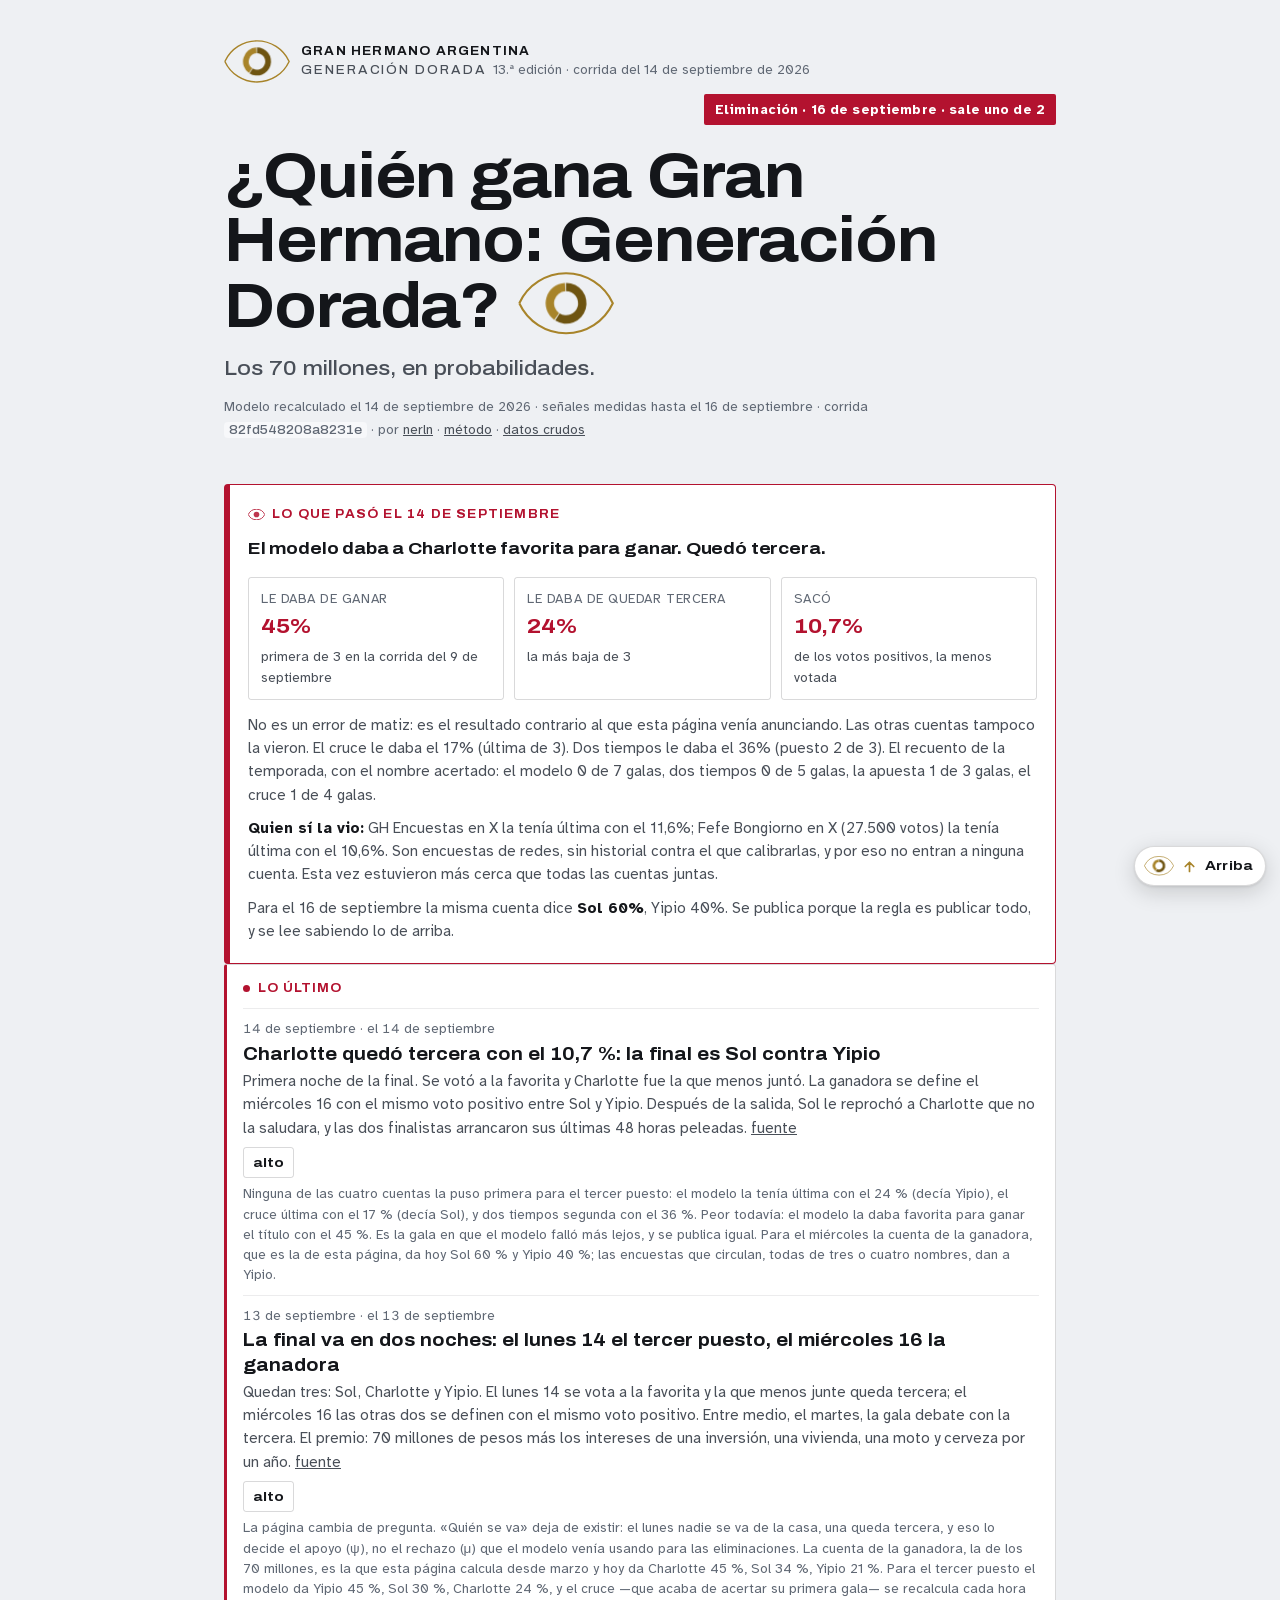
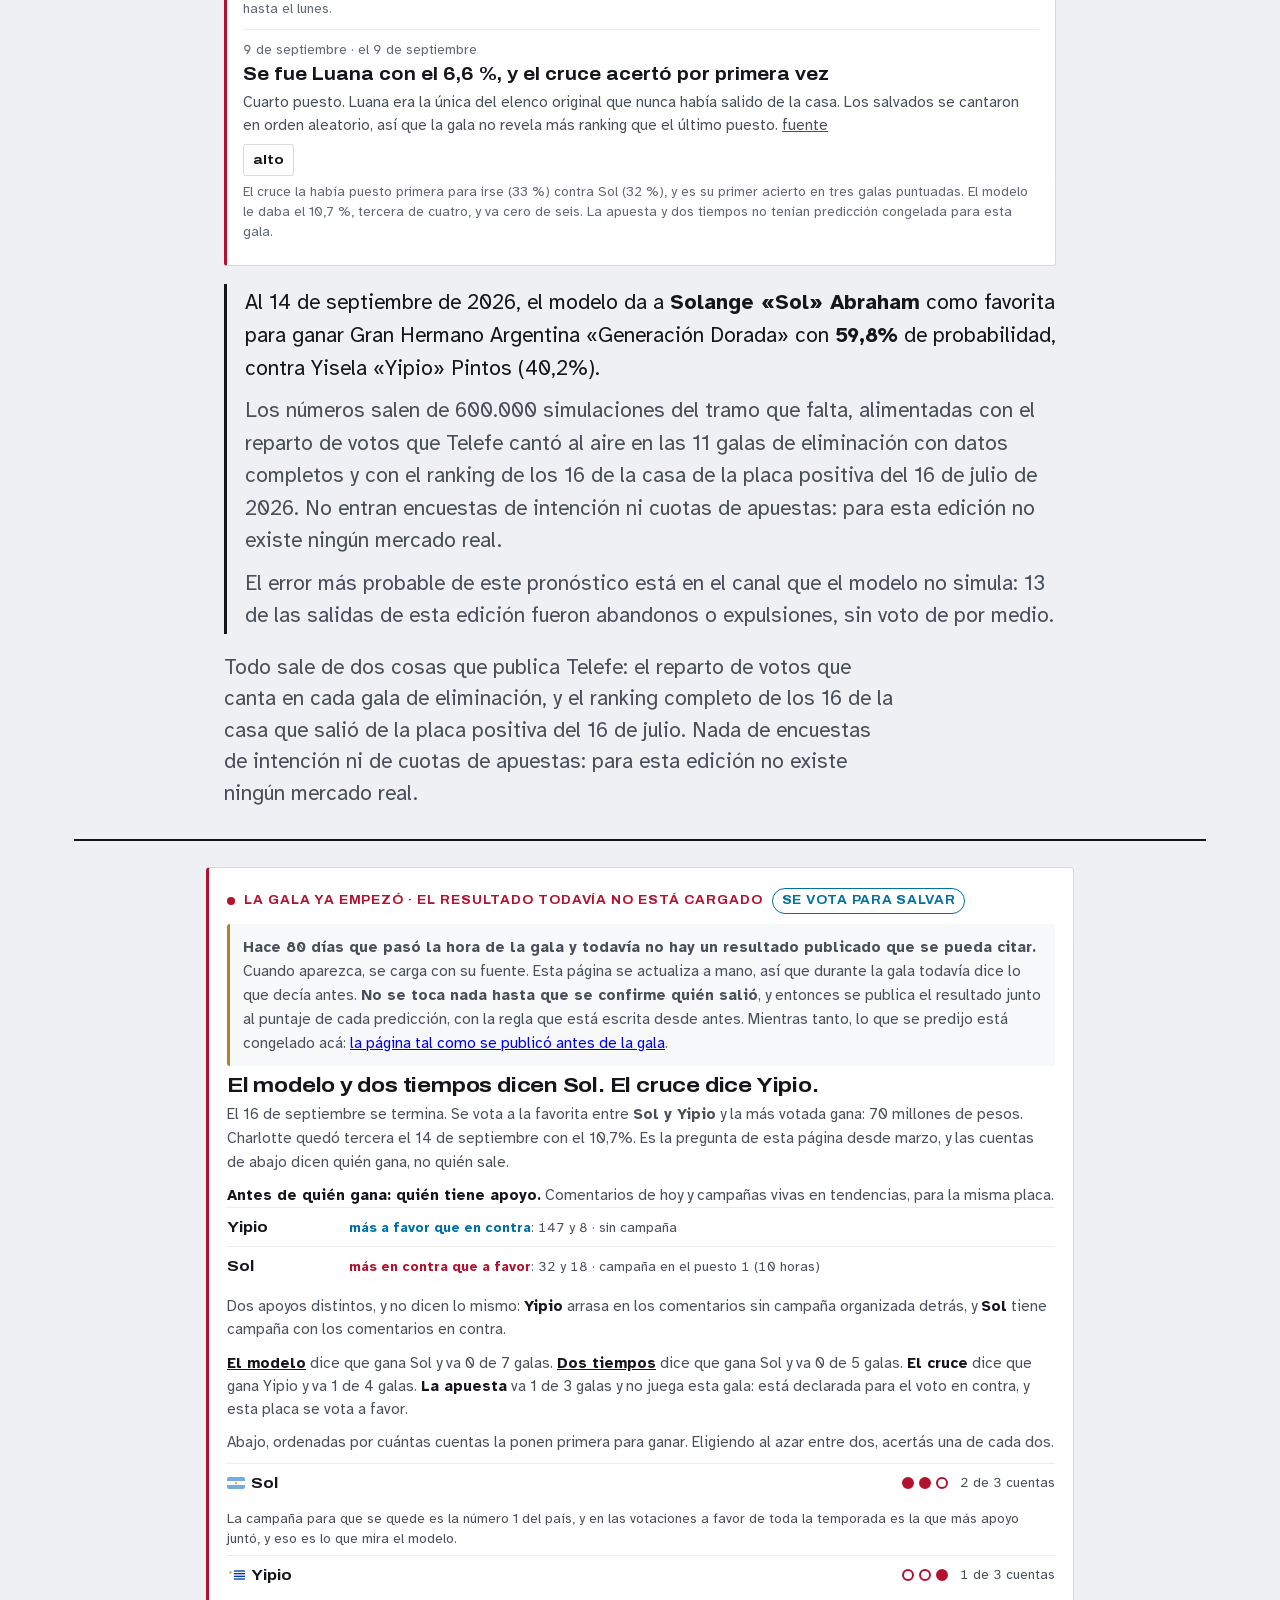
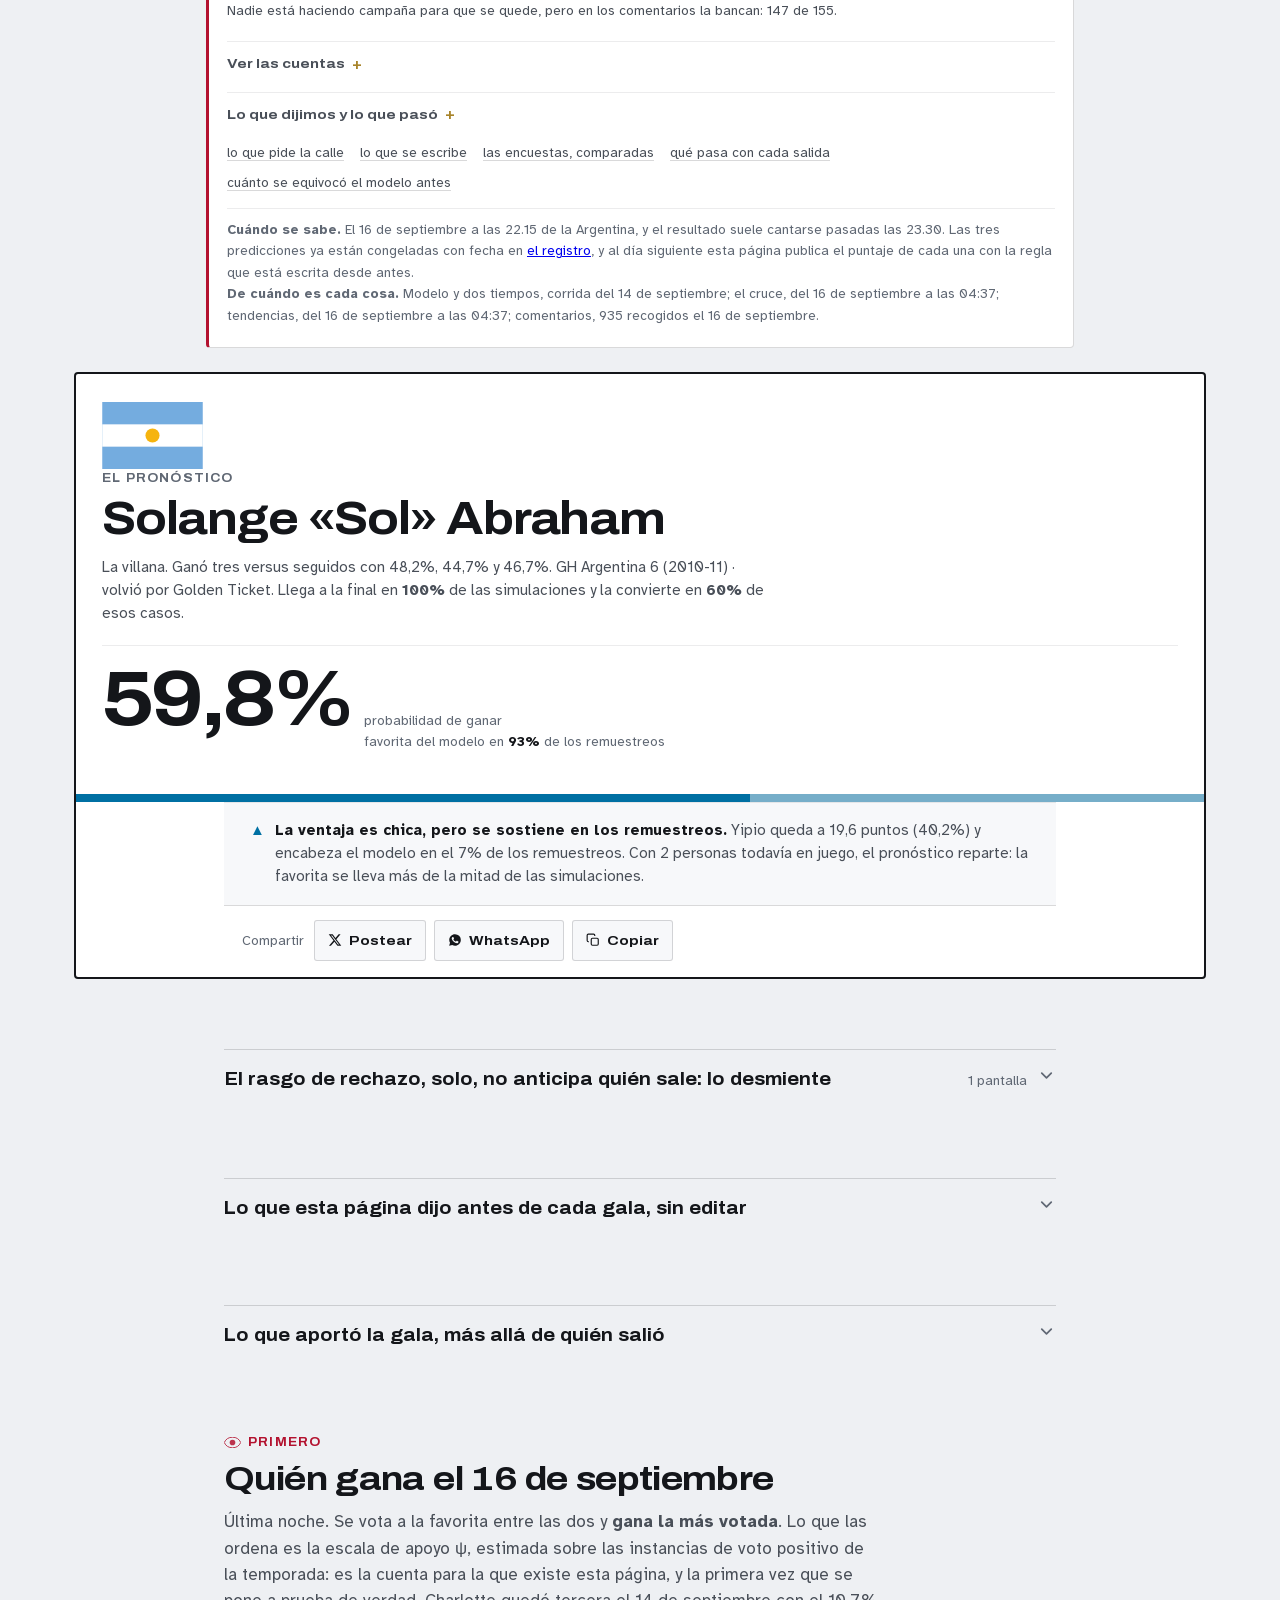
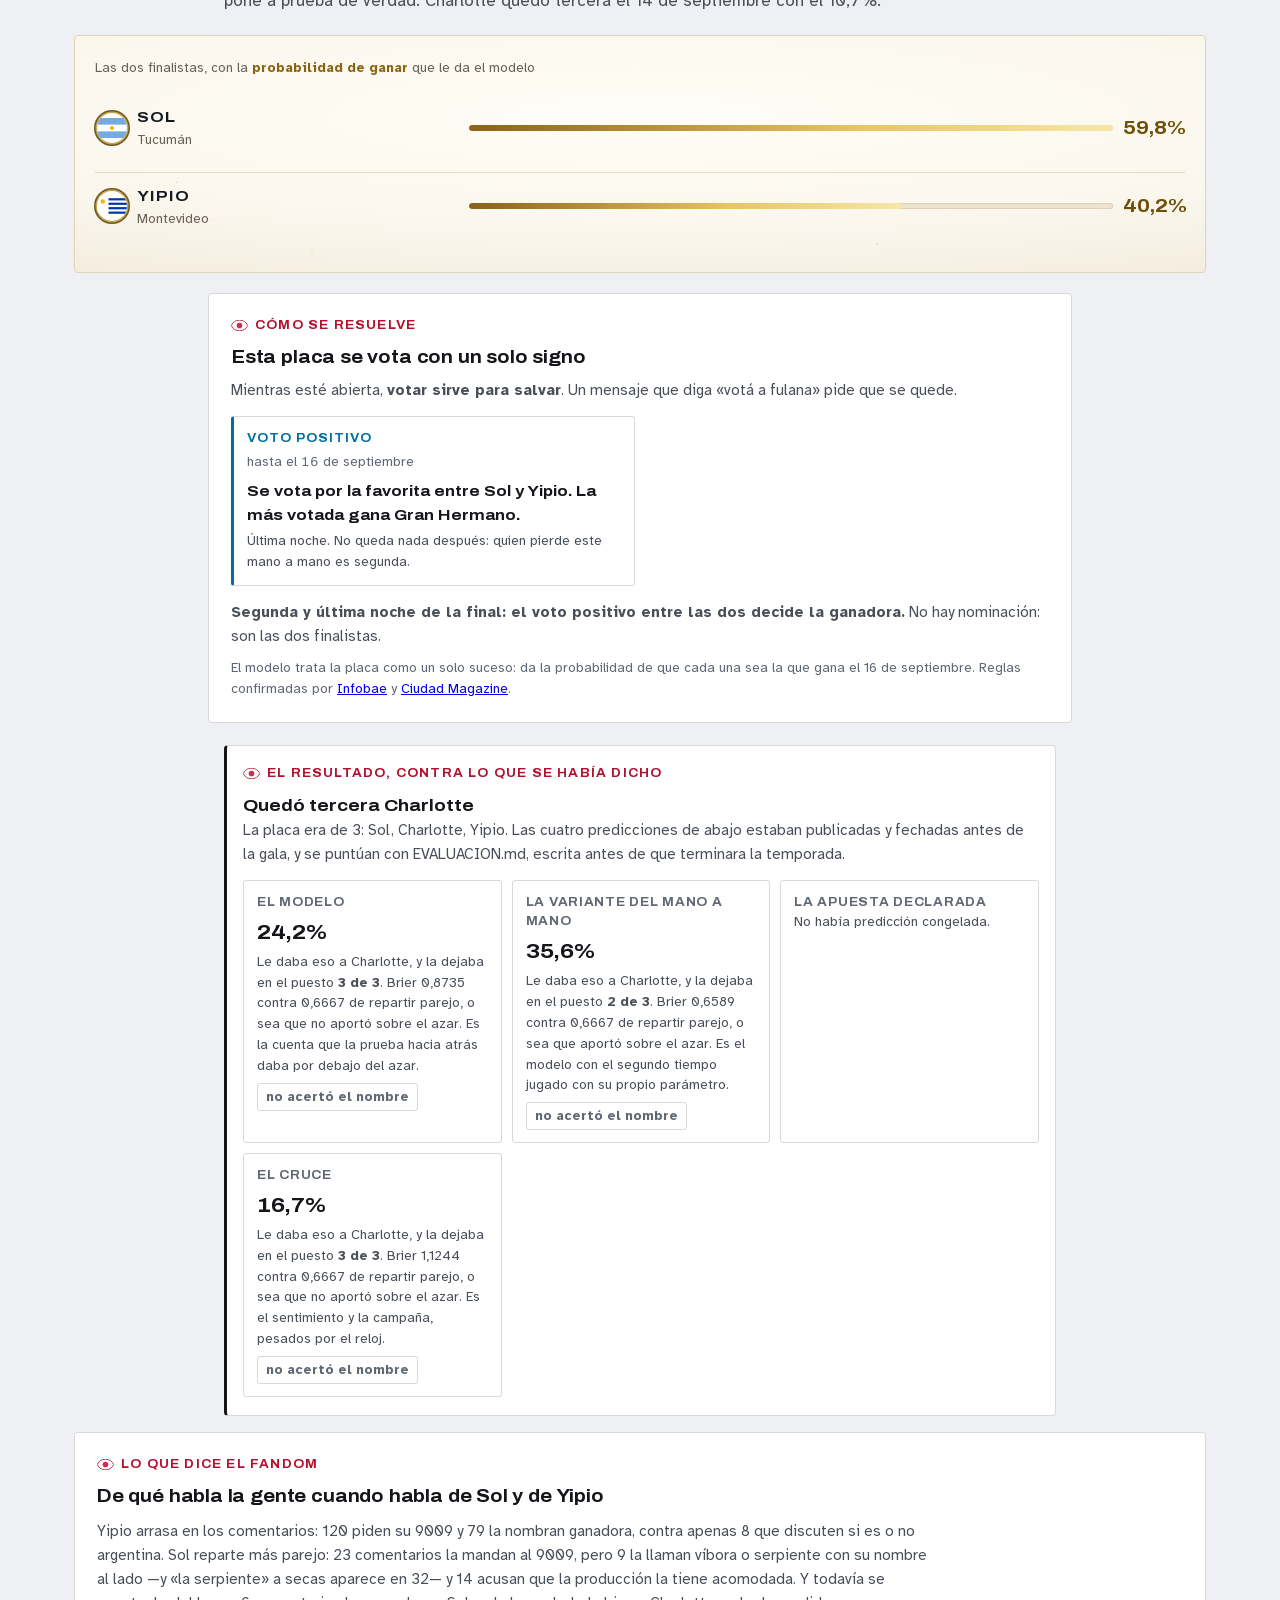
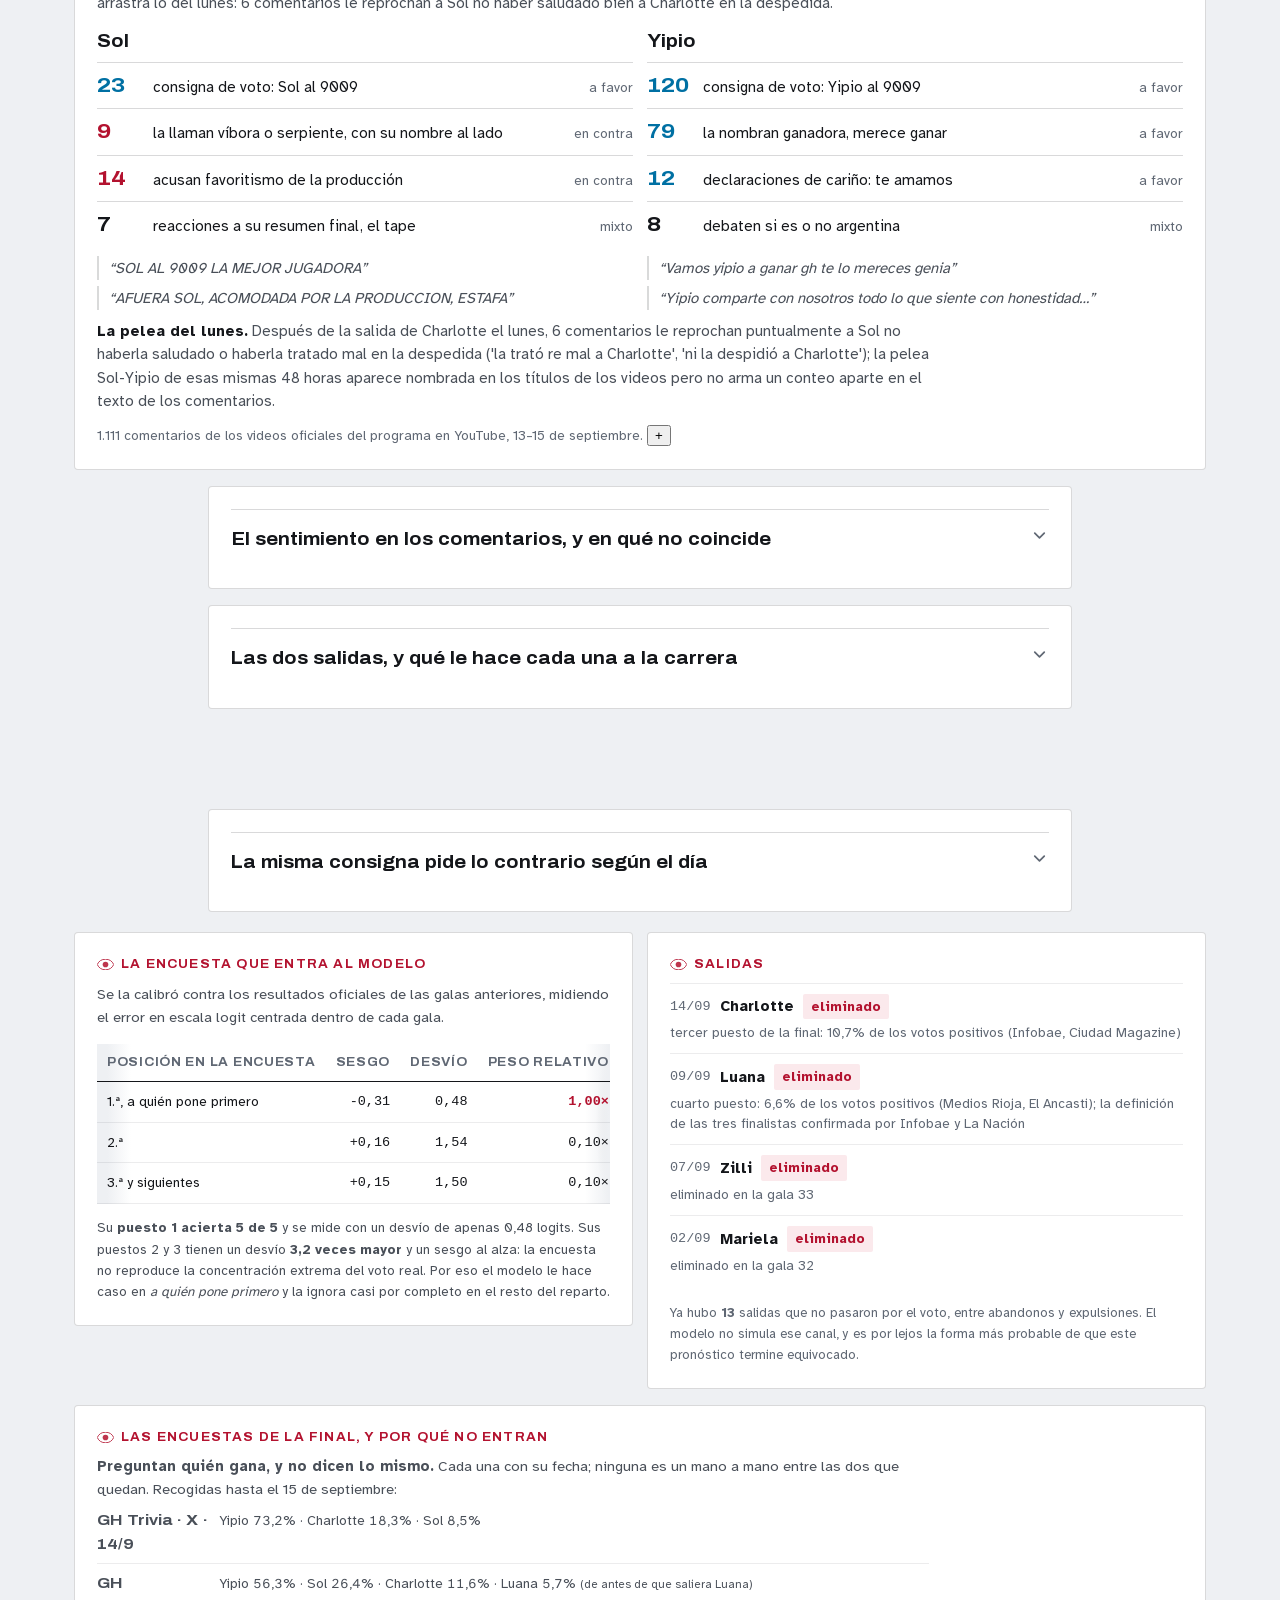
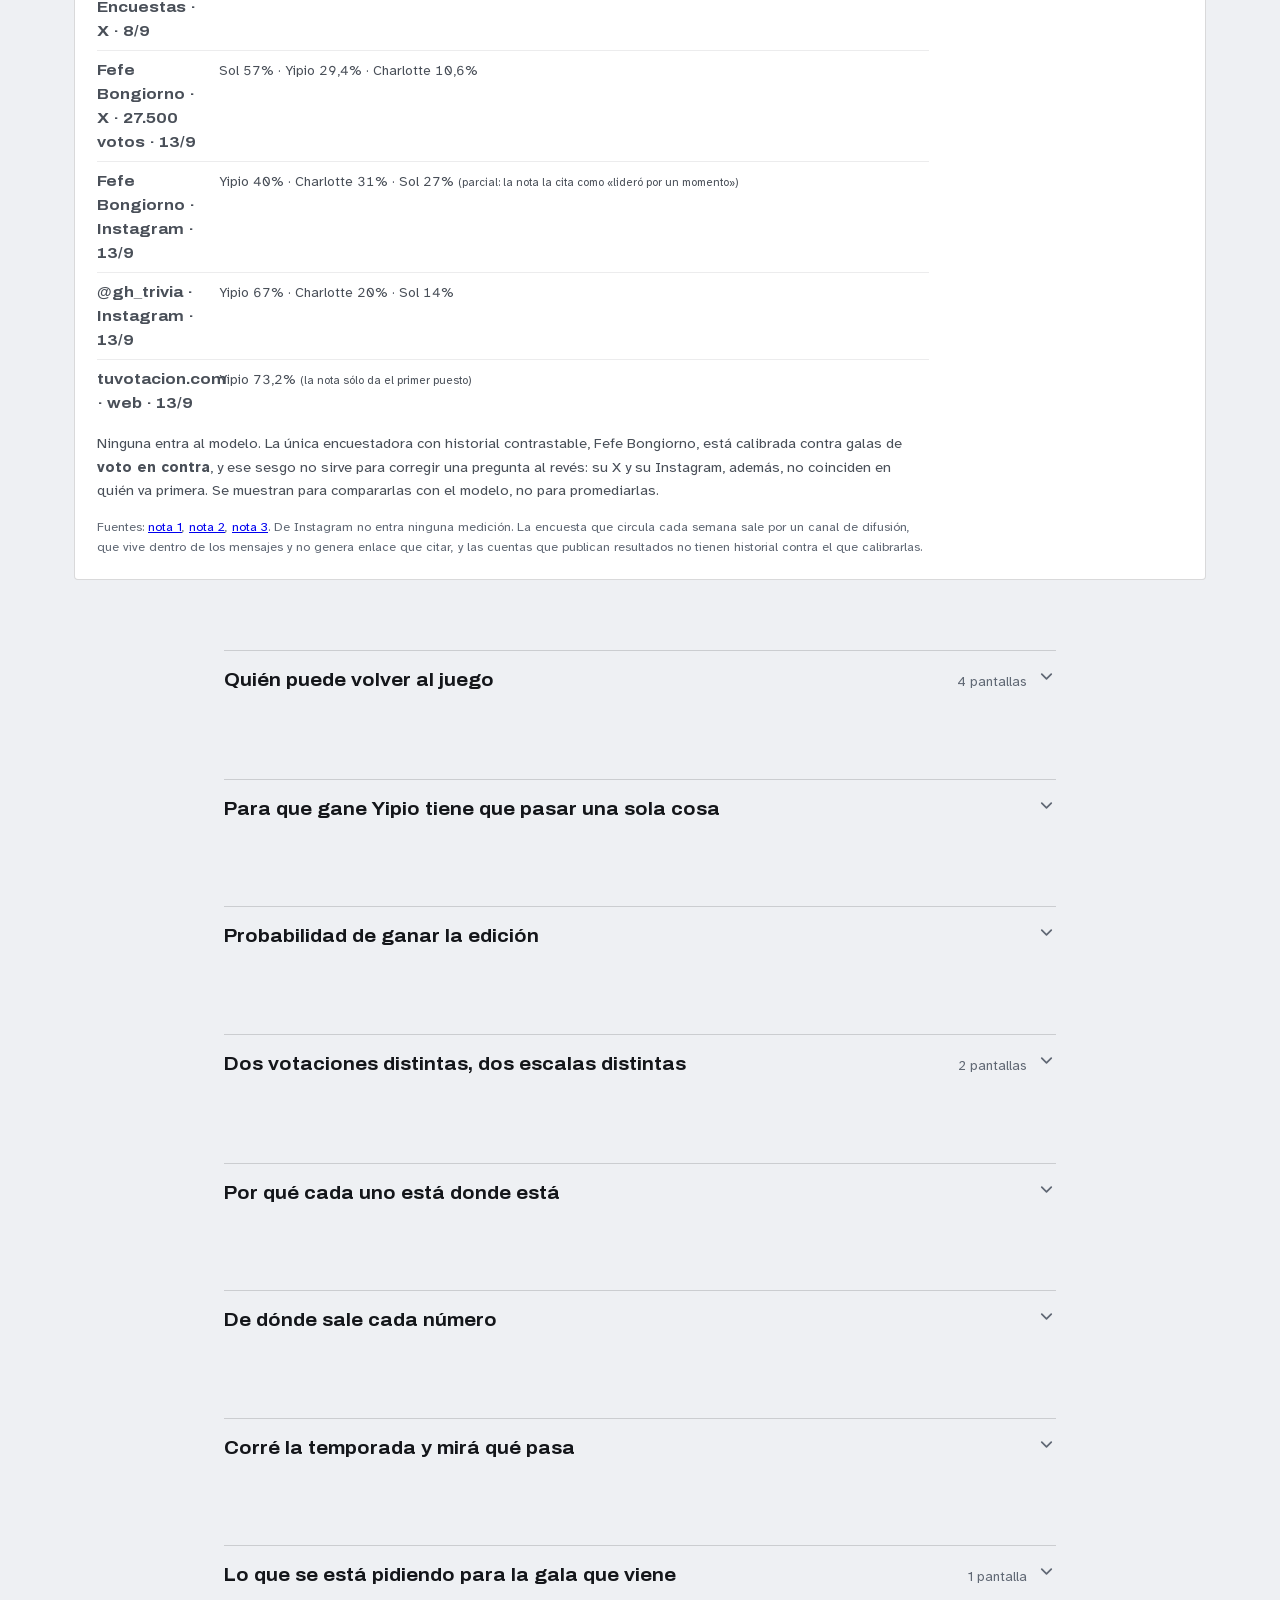
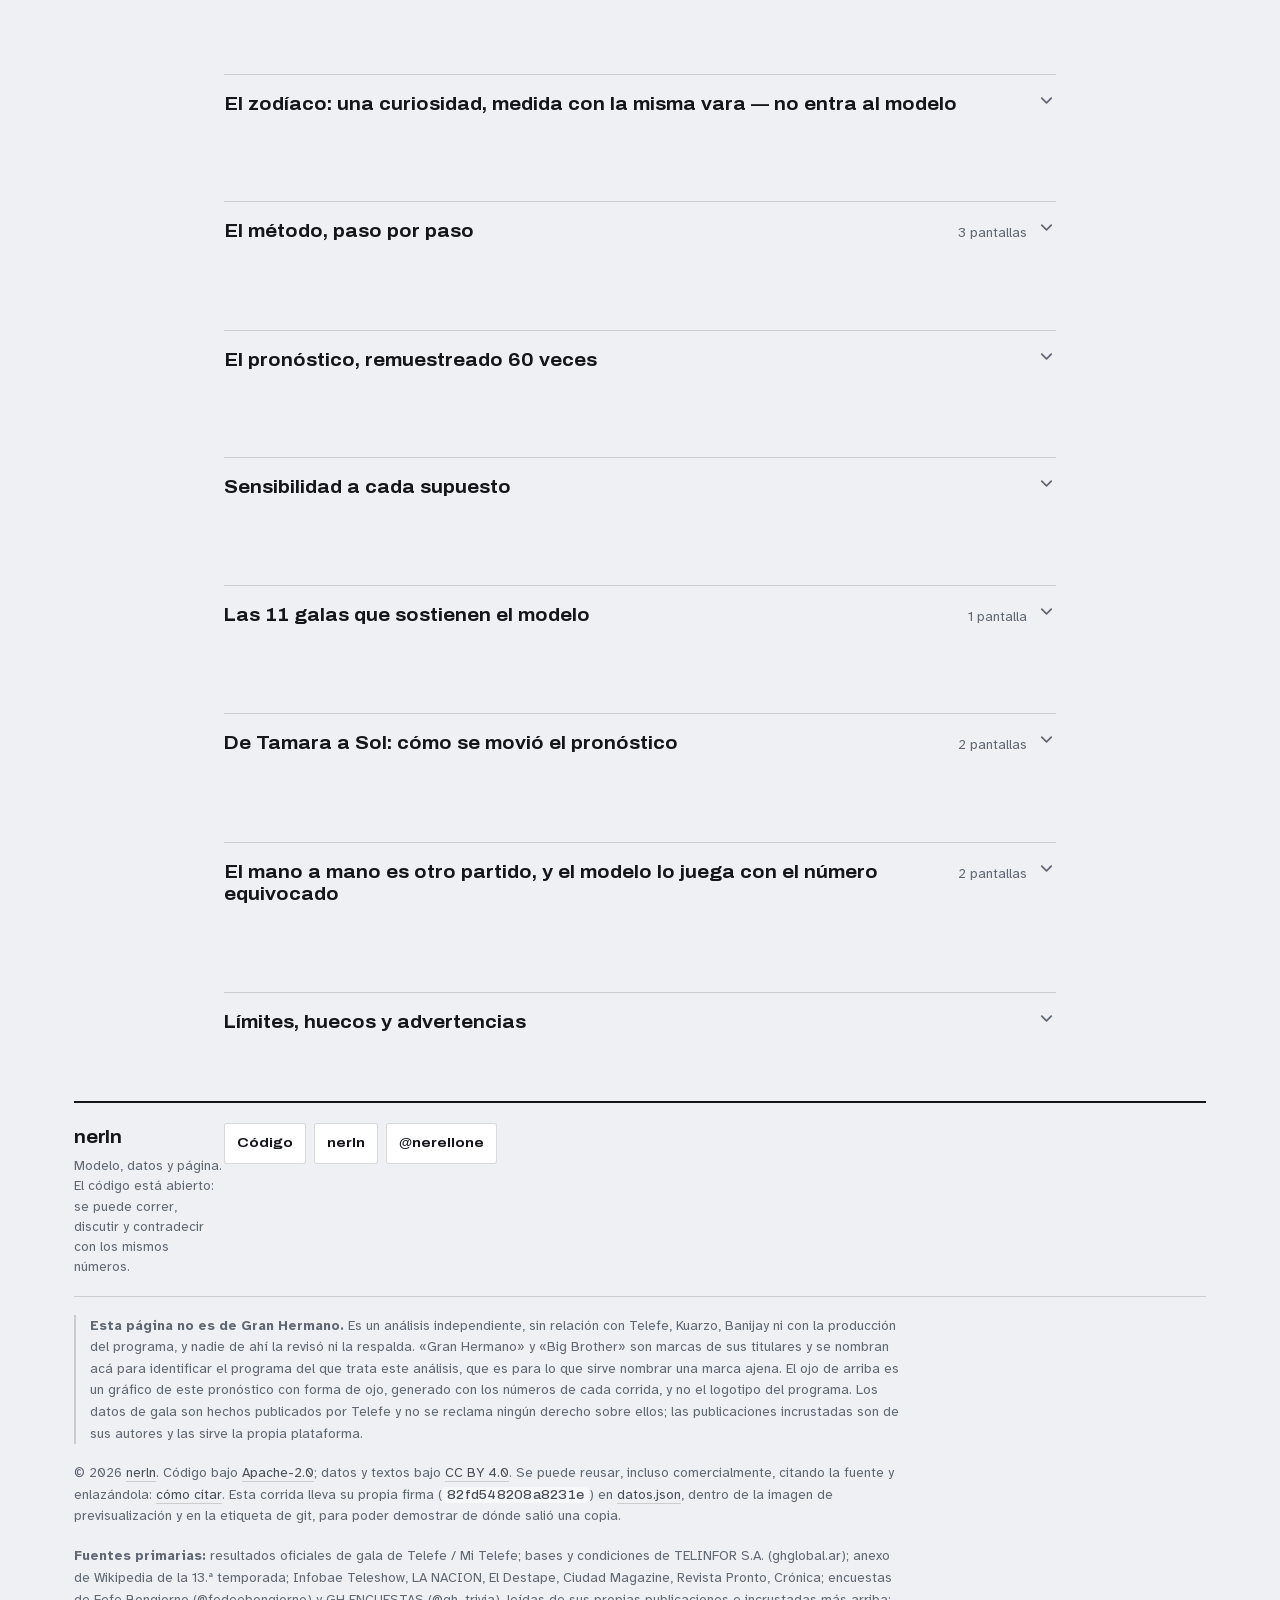
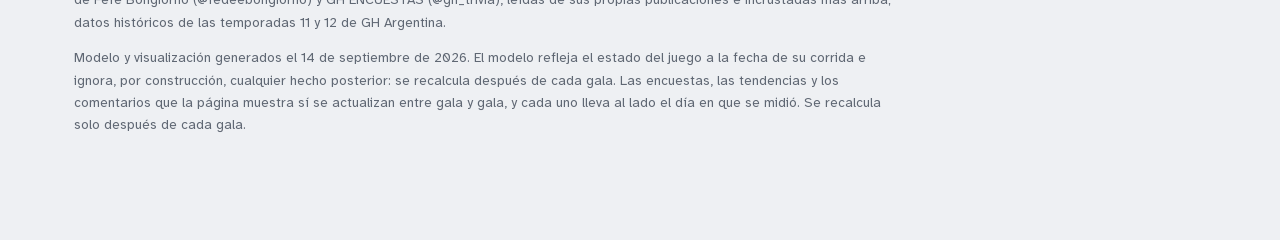
==== commit 88c61cff: "refresco automatico · corrida 82fd548208a8231e Consignas, comentarios y cruce, releidos por .github/" ====
--- a/web/index.html
+++ b/web/index.html
@@ -31,8 +31,8 @@
 <link rel="icon" href="ojo.svg" type="image/svg+xml">
 <link rel="apple-touch-icon" href="og.png">
 <link rel="license" href="https://creativecommons.org/licenses/by/4.0/">
-<script type="application/ld+json">{"@context":"https://schema.org","@graph":[{"@type":"Person","@id":"https://nerln.github.io/placa/#nerln","name":"nerln","url":"https://github.com/nerln","sameAs":["https://github.com/nerln","https://x.com/nerellone","https://nerln.pages.dev"]},{"@type":"Article","@id":"https://nerln.github.io/placa/#articulo","headline":"¿Quién gana Gran Hermano: Generación Dorada? Pronóstico y probabilidades","description":"Pronóstico con 400.000 simulaciones sobre 11 galas con el reparto de votos publicado. Hoy: Sol 59,8% · Yipio 40,2%. Método, datos y código, abiertos.","inLanguage":"es-AR","datePublished":"2026-08-08","dateModified":"2026-09-14T23:00:00-03:00","author":{"@id":"https://nerln.github.io/placa/#nerln"},"publisher":{"@id":"https://nerln.github.io/placa/#nerln"},"isBasedOn":{"@id":"https://nerln.github.io/placa/#datos"},"license":"https://creativecommons.org/licenses/by/4.0/","mainEntityOfPage":"https://nerln.github.io/placa/","image":"https://nerln.github.io/placa/og.png","about":[{"@type":"TVSeries","name":"Gran Hermano Argentina"},{"@type":"TVSeason","name":"Generación Dorada","seasonNumber":13}],"citation":"Resultados de votación publicados por Telefe en cada gala de eliminación de la 13.ª edición"},{"@type":"Dataset","@id":"https://nerln.github.io/placa/#datos","name":"Pronóstico de Gran Hermano Argentina — Generación Dorada (2026)","description":"Pronóstico con 400.000 simulaciones sobre 11 galas con el reparto de votos publicado. Hoy: Sol 59,8% · Yipio 40,2%. Método, datos y código, abiertos.","url":"https://nerln.github.io/placa/","sameAs":"https://github.com/nerln/placa","license":"https://creativecommons.org/licenses/by/4.0/","isAccessibleForFree":true,"dateModified":"2026-09-14","version":"fc228fe277df9301","inLanguage":"es-AR","creator":{"@id":"https://nerln.github.io/placa/#nerln"},"citation":"nerln, «placa: pronóstico de Gran Hermano Argentina» (2026), https://github.com/nerln/placa","distribution":[{"@type":"DataDownload","encodingFormat":"application/json","contentUrl":"https://nerln.github.io/placa/datos.json"}]}]}</script>
-<script src="datos.js?v=fc228fe277df9301"></script>
+<script type="application/ld+json">{"@context":"https://schema.org","@graph":[{"@type":"Person","@id":"https://nerln.github.io/placa/#nerln","name":"nerln","url":"https://github.com/nerln","sameAs":["https://github.com/nerln","https://x.com/nerellone","https://nerln.pages.dev"]},{"@type":"Article","@id":"https://nerln.github.io/placa/#articulo","headline":"¿Quién gana Gran Hermano: Generación Dorada? Pronóstico y probabilidades","description":"Pronóstico con 400.000 simulaciones sobre 11 galas con el reparto de votos publicado. Hoy: Sol 59,8% · Yipio 40,2%. Método, datos y código, abiertos.","inLanguage":"es-AR","datePublished":"2026-08-08","dateModified":"2026-09-14T23:00:00-03:00","author":{"@id":"https://nerln.github.io/placa/#nerln"},"publisher":{"@id":"https://nerln.github.io/placa/#nerln"},"isBasedOn":{"@id":"https://nerln.github.io/placa/#datos"},"license":"https://creativecommons.org/licenses/by/4.0/","mainEntityOfPage":"https://nerln.github.io/placa/","image":"https://nerln.github.io/placa/og.png","about":[{"@type":"TVSeries","name":"Gran Hermano Argentina"},{"@type":"TVSeason","name":"Generación Dorada","seasonNumber":13}],"citation":"Resultados de votación publicados por Telefe en cada gala de eliminación de la 13.ª edición"},{"@type":"Dataset","@id":"https://nerln.github.io/placa/#datos","name":"Pronóstico de Gran Hermano Argentina — Generación Dorada (2026)","description":"Pronóstico con 400.000 simulaciones sobre 11 galas con el reparto de votos publicado. Hoy: Sol 59,8% · Yipio 40,2%. Método, datos y código, abiertos.","url":"https://nerln.github.io/placa/","sameAs":"https://github.com/nerln/placa","license":"https://creativecommons.org/licenses/by/4.0/","isAccessibleForFree":true,"dateModified":"2026-09-14","version":"82fd548208a8231e","inLanguage":"es-AR","creator":{"@id":"https://nerln.github.io/placa/#nerln"},"citation":"nerln, «placa: pronóstico de Gran Hermano Argentina» (2026), https://github.com/nerln/placa","distribution":[{"@type":"DataDownload","encodingFormat":"application/json","contentUrl":"https://nerln.github.io/placa/datos.json"}]}]}</script>
+<script src="datos.js?v=82fd548208a8231e"></script>
 <script src="vendor/gsap.min.js" defer></script>
 
 <style>
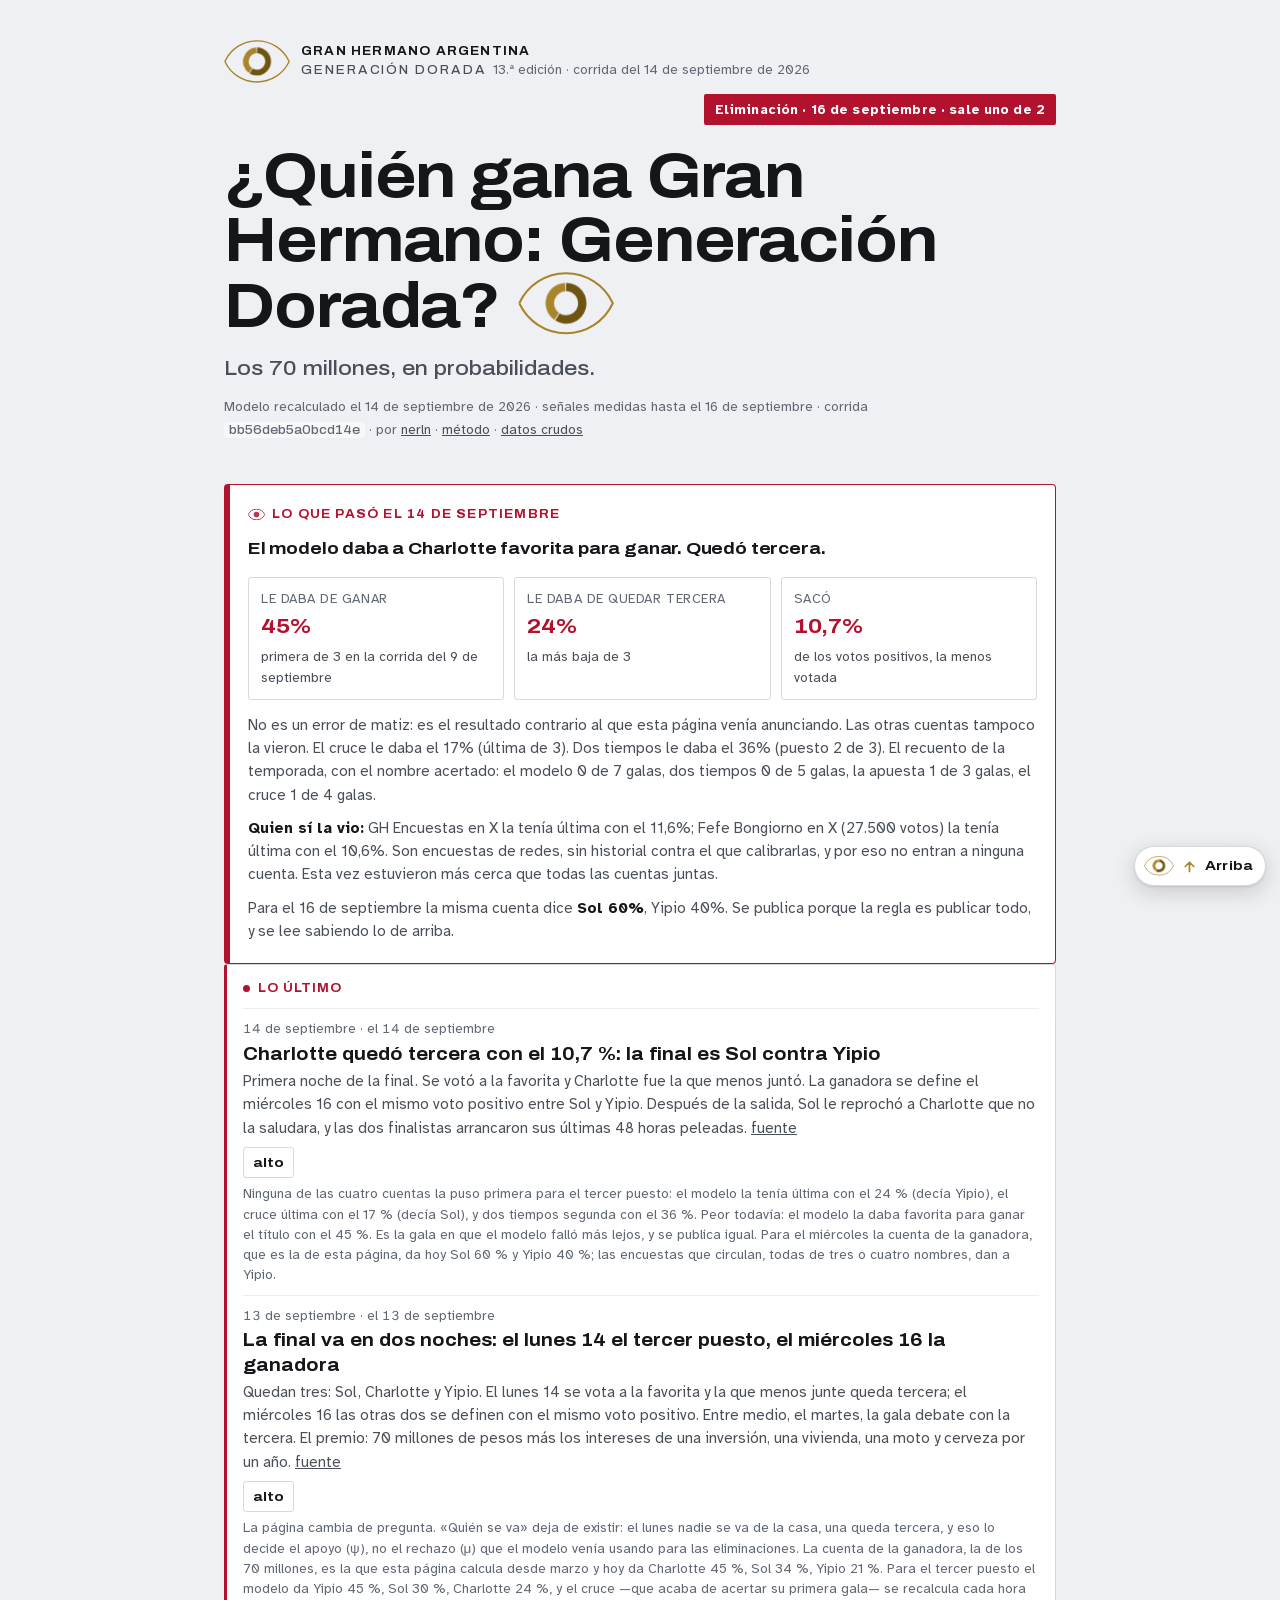
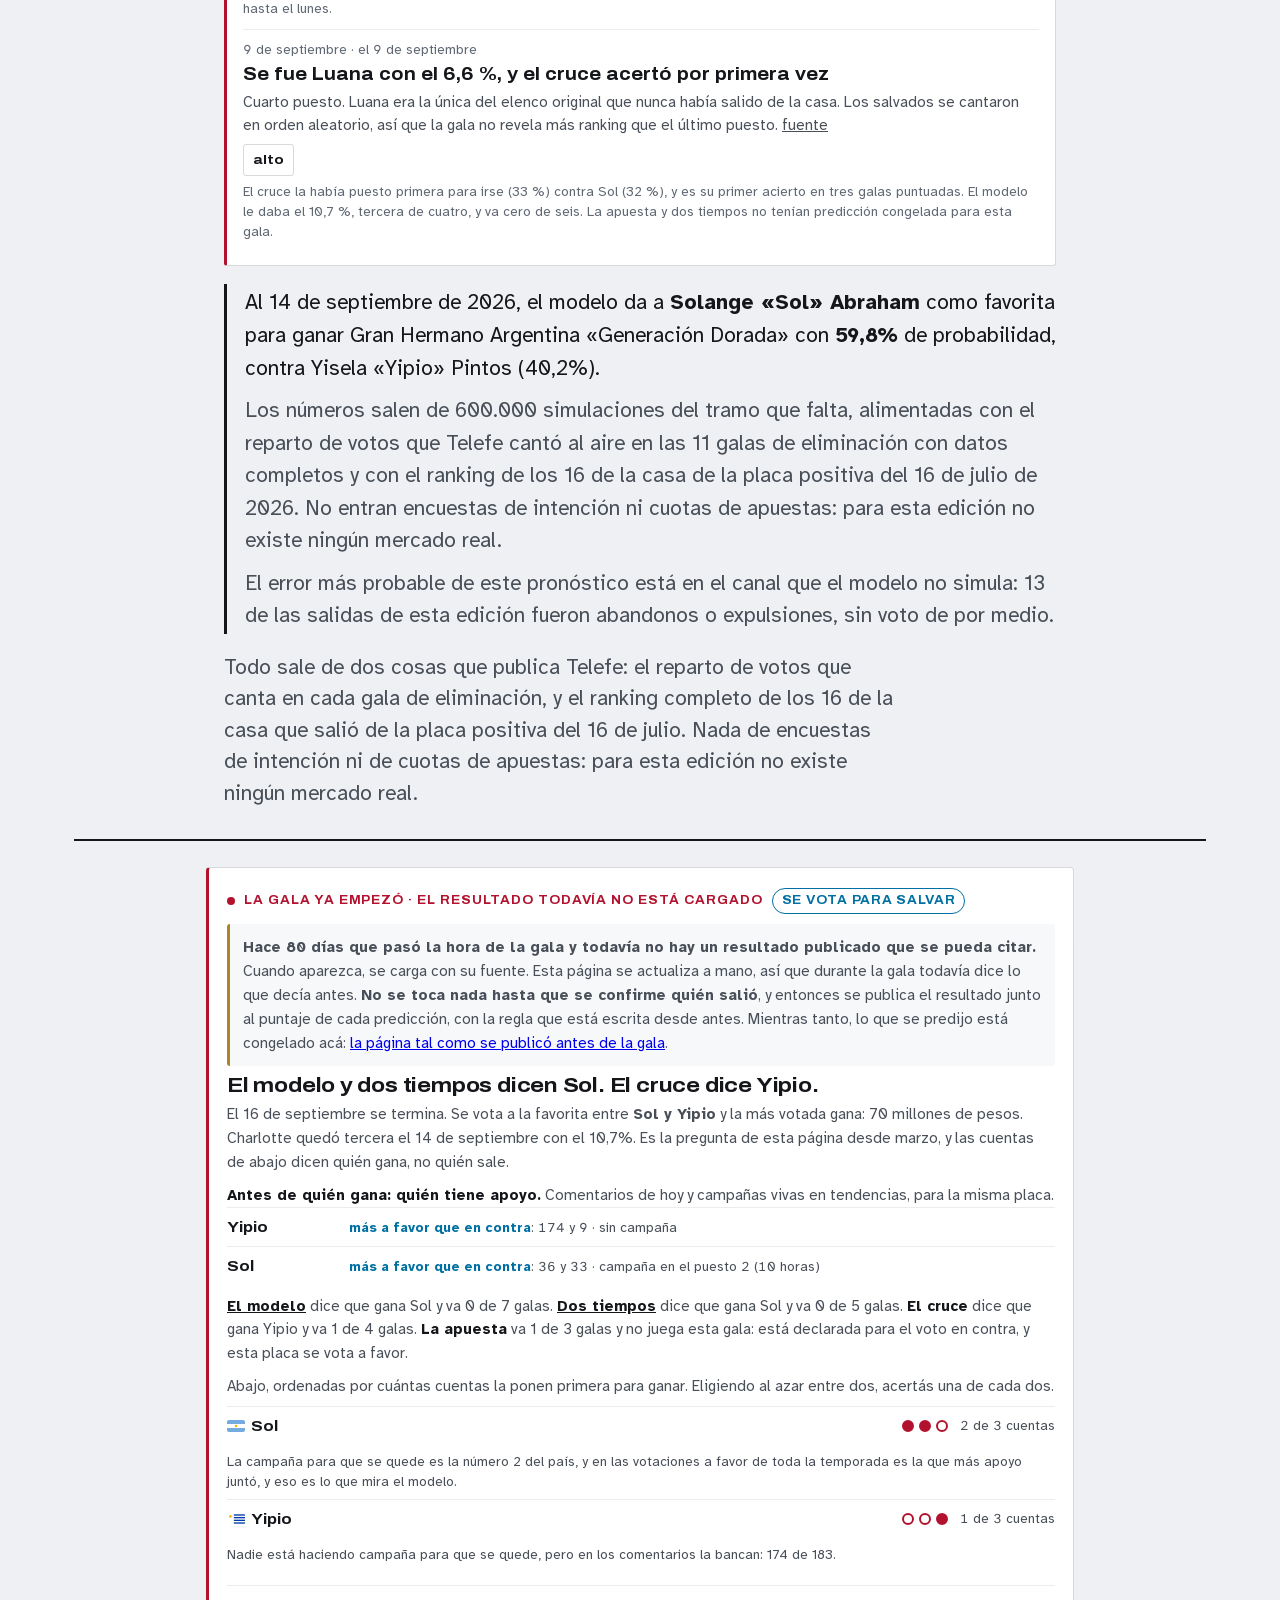
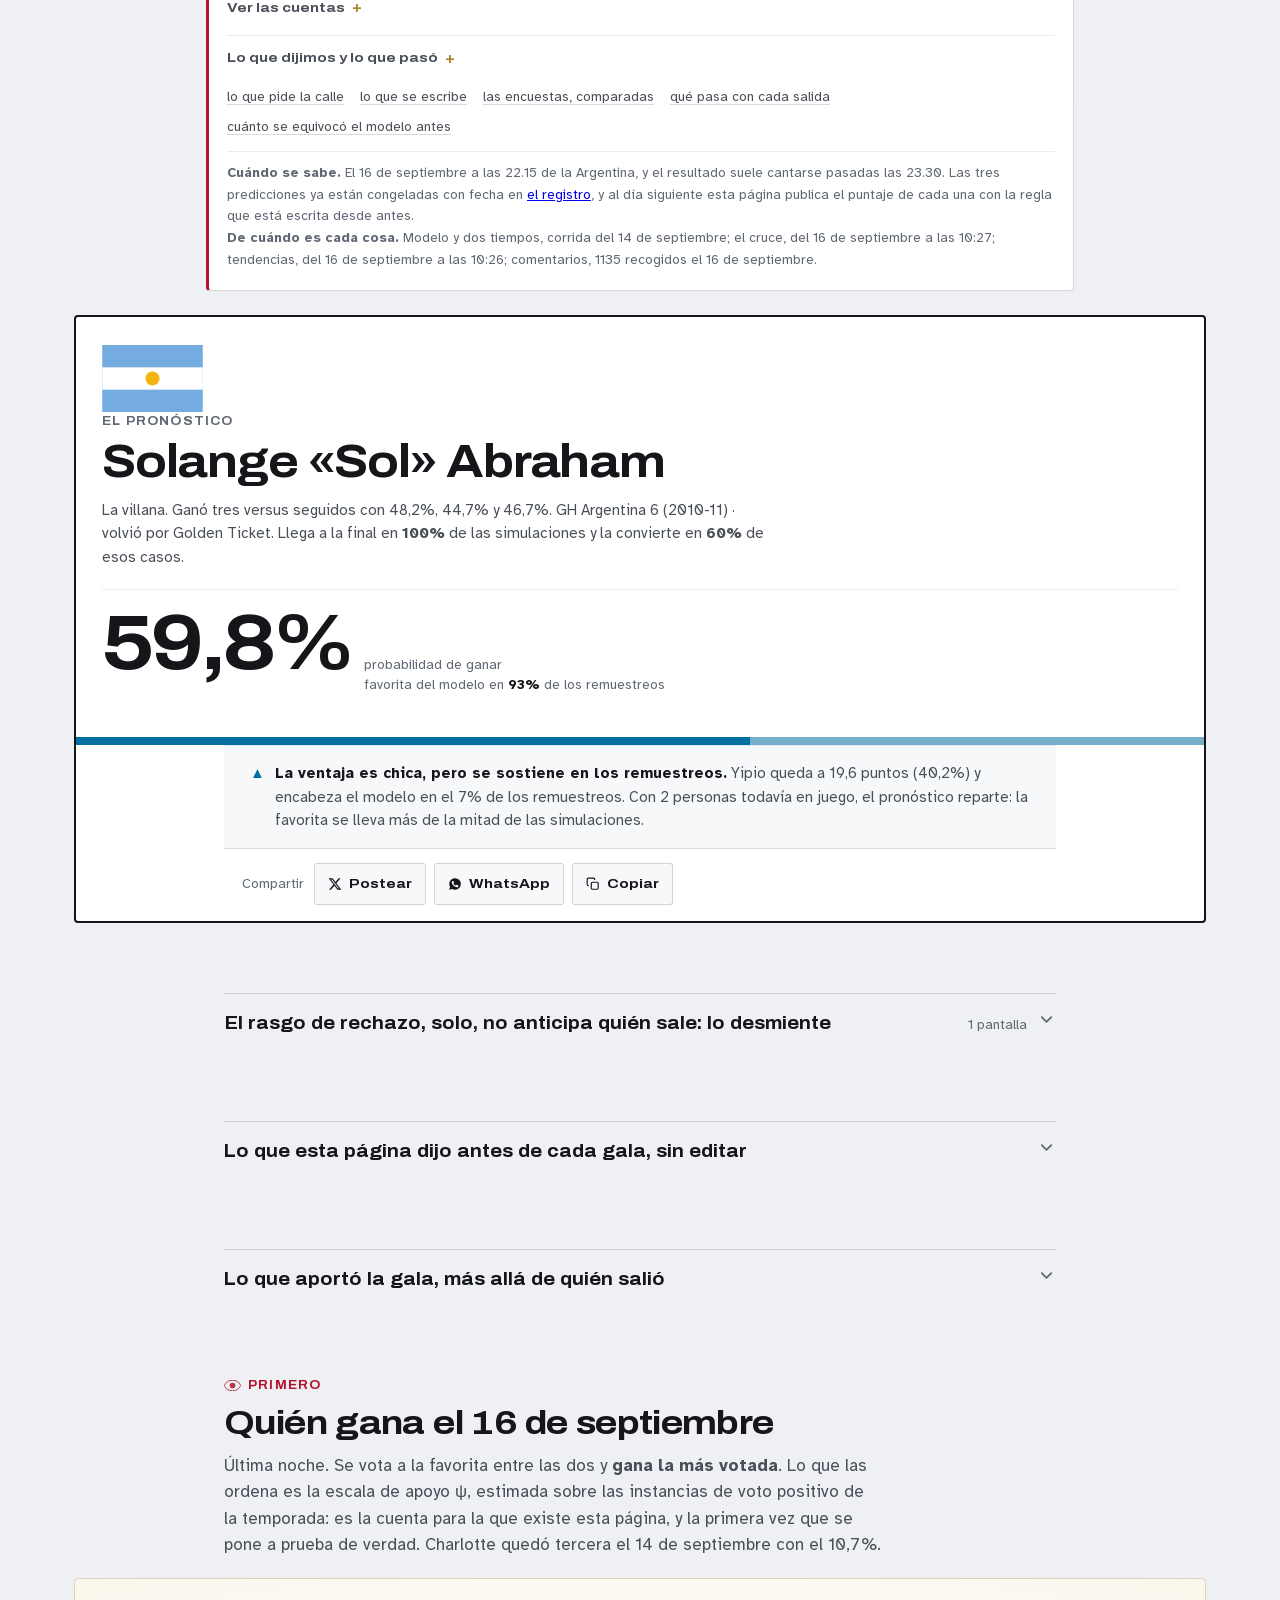
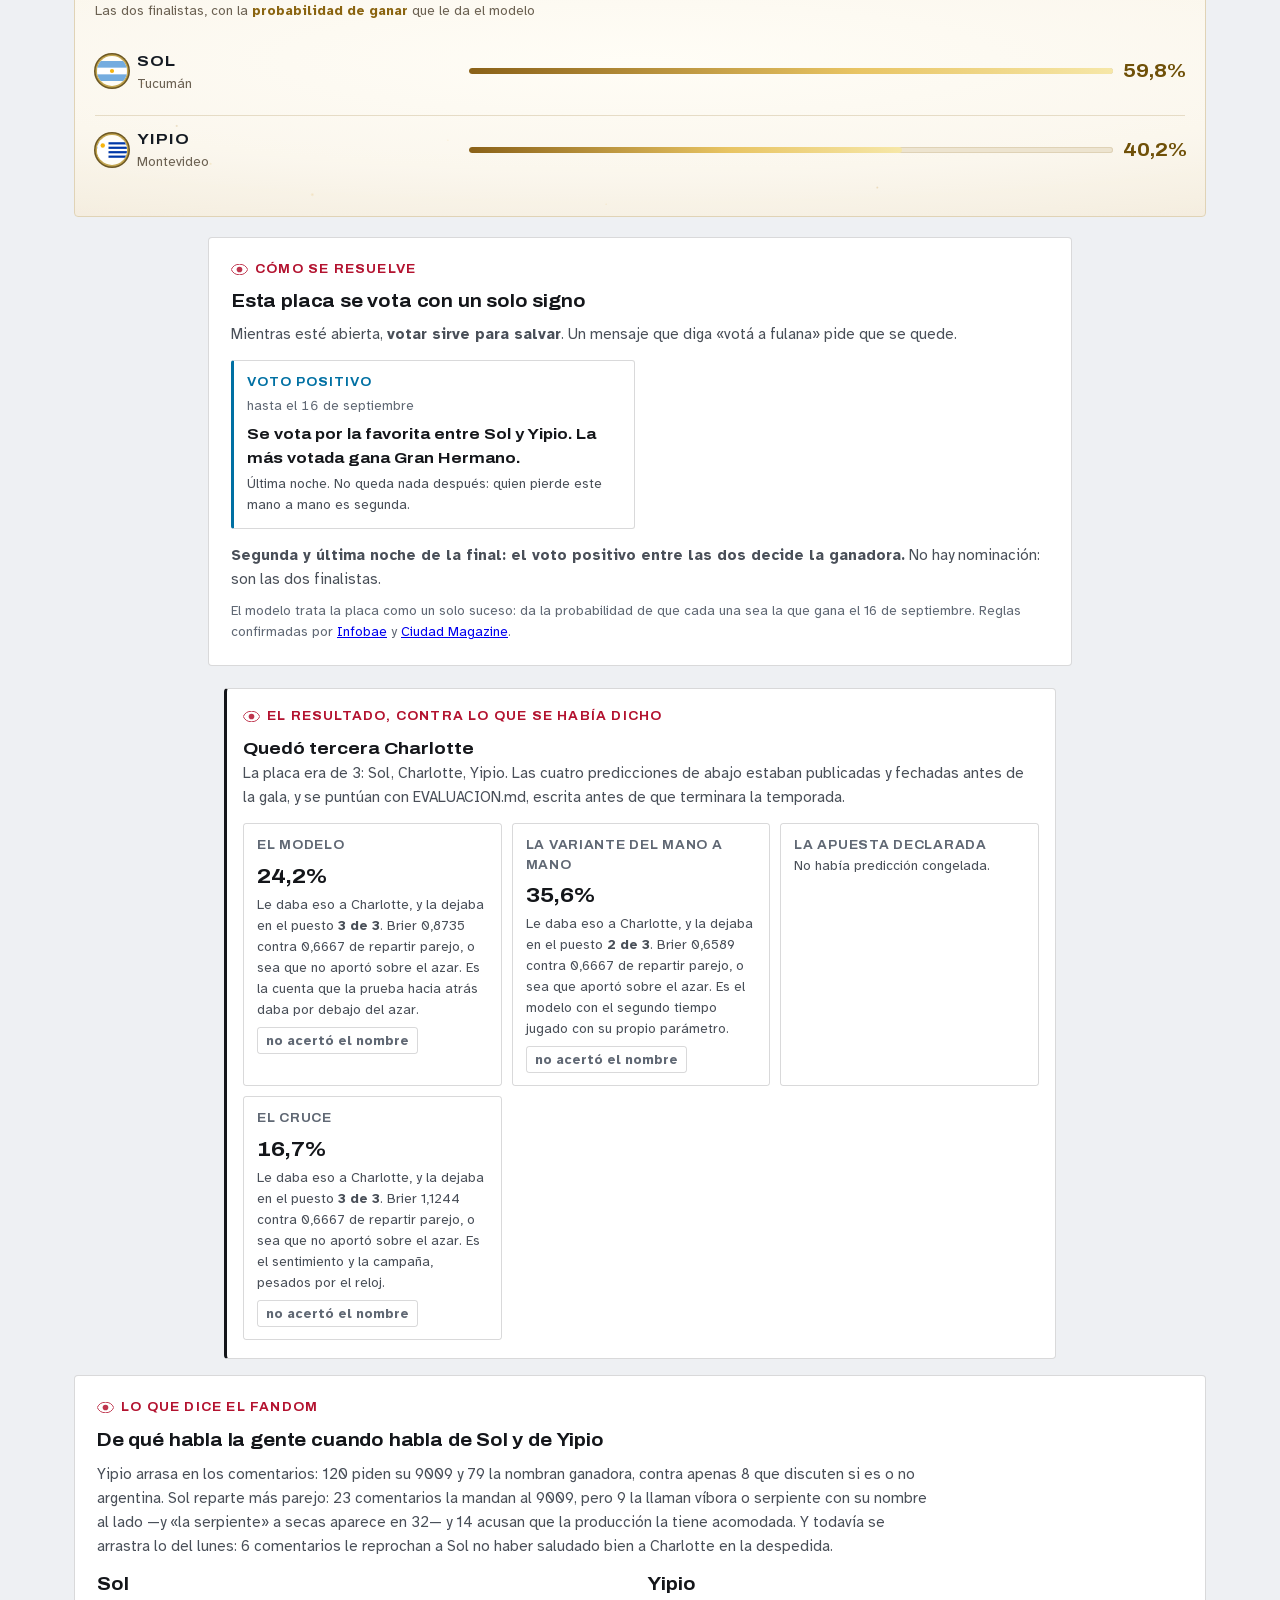
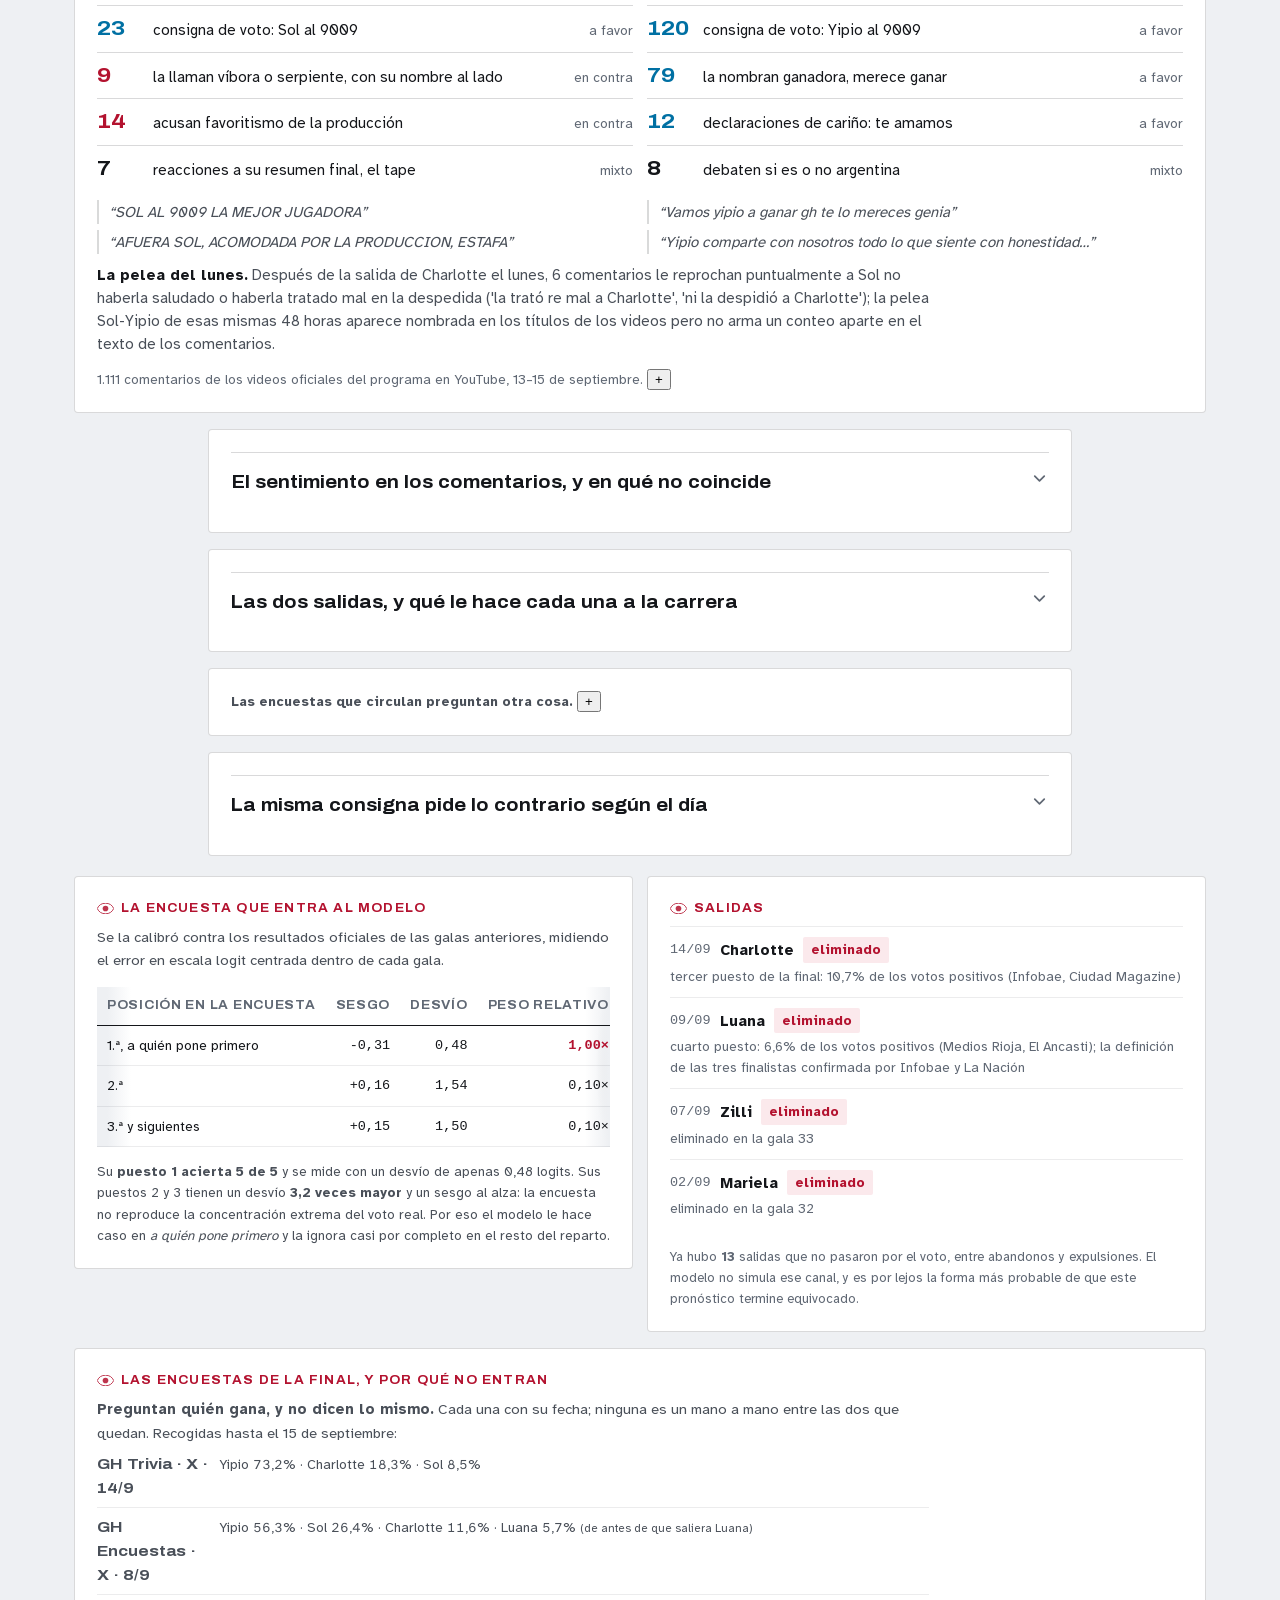
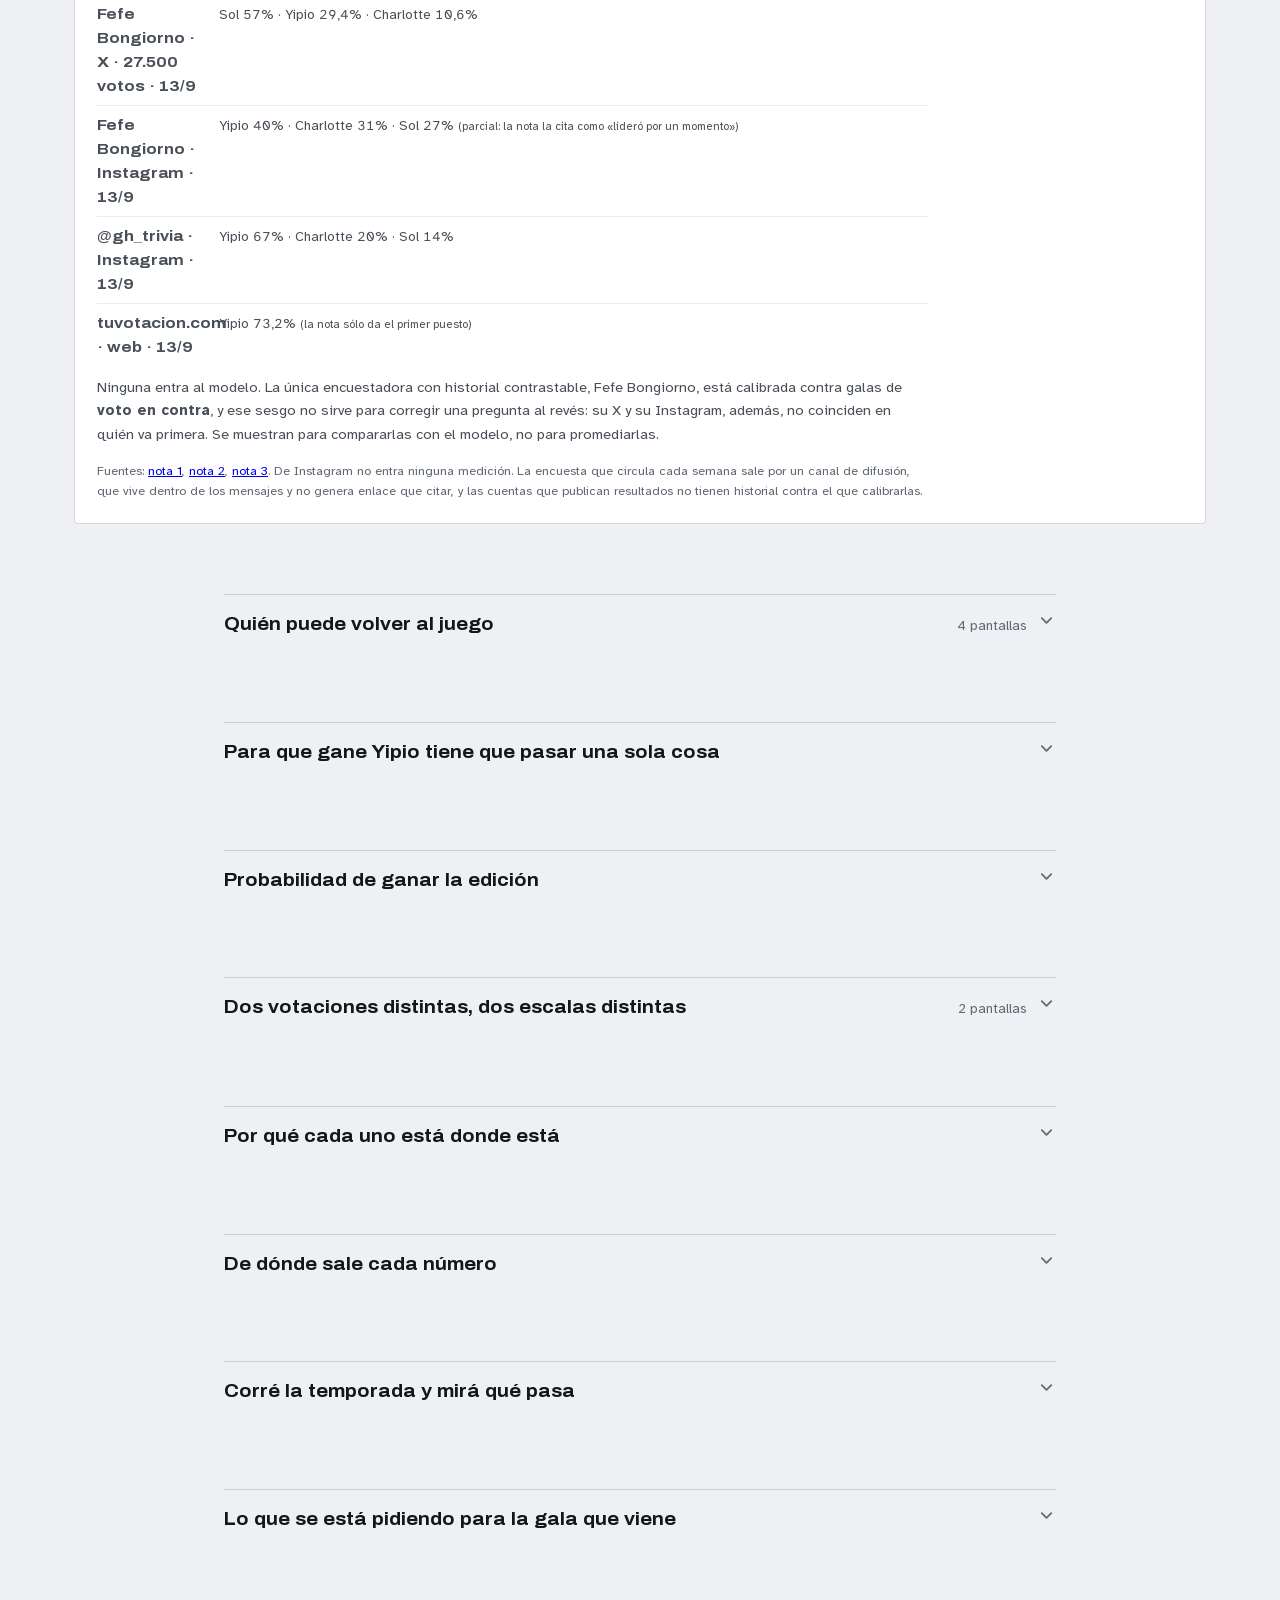
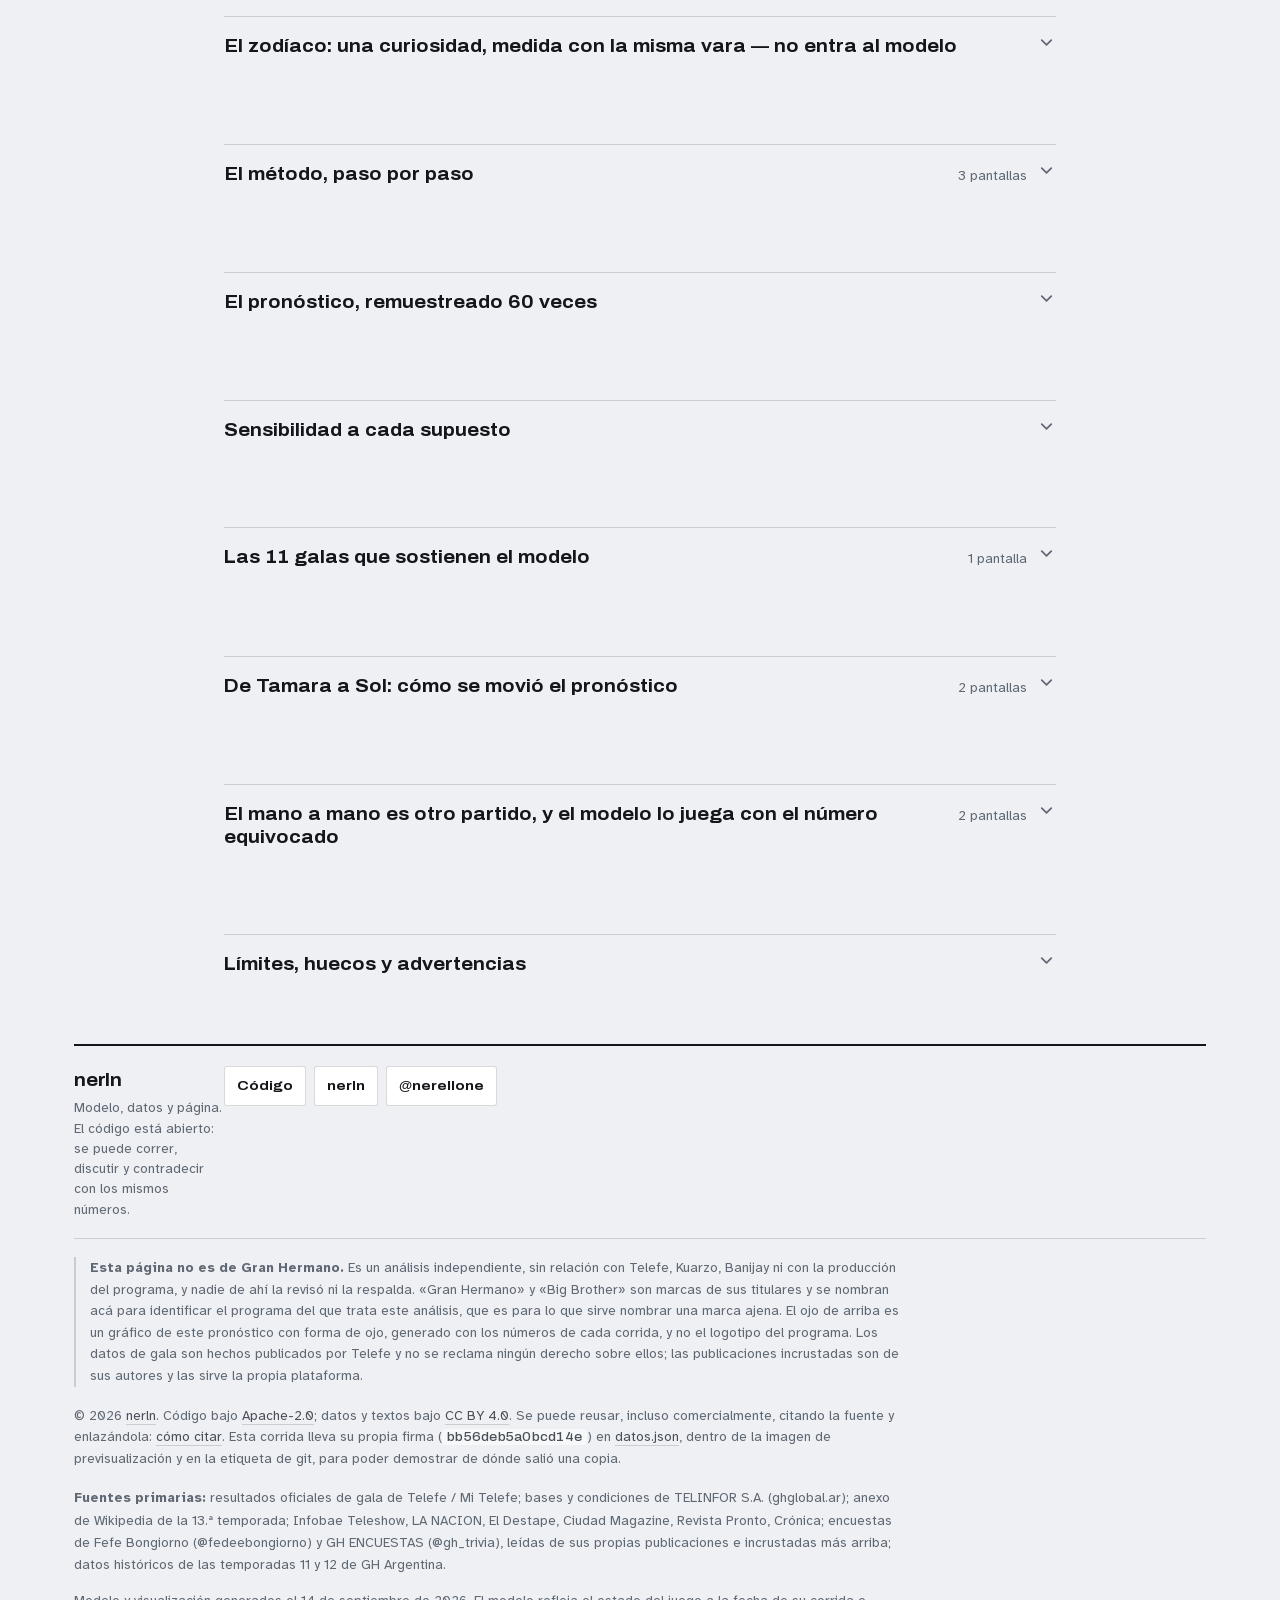
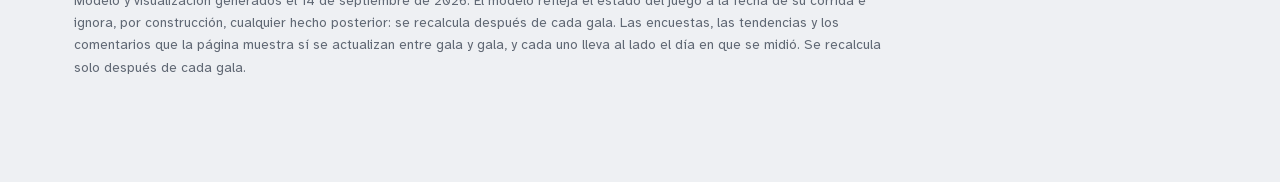
==== commit 3ac7b1c7: "refresco automatico · corrida bb56deb5a0bcd14e Consignas, comentarios y cruce, releidos por .github/" ====
--- a/web/index.html
+++ b/web/index.html
@@ -31,8 +31,8 @@
 <link rel="icon" href="ojo.svg" type="image/svg+xml">
 <link rel="apple-touch-icon" href="og.png">
 <link rel="license" href="https://creativecommons.org/licenses/by/4.0/">
-<script type="application/ld+json">{"@context":"https://schema.org","@graph":[{"@type":"Person","@id":"https://nerln.github.io/placa/#nerln","name":"nerln","url":"https://github.com/nerln","sameAs":["https://github.com/nerln","https://x.com/nerellone","https://nerln.pages.dev"]},{"@type":"Article","@id":"https://nerln.github.io/placa/#articulo","headline":"¿Quién gana Gran Hermano: Generación Dorada? Pronóstico y probabilidades","description":"Pronóstico con 400.000 simulaciones sobre 11 galas con el reparto de votos publicado. Hoy: Sol 59,8% · Yipio 40,2%. Método, datos y código, abiertos.","inLanguage":"es-AR","datePublished":"2026-08-08","dateModified":"2026-09-14T23:00:00-03:00","author":{"@id":"https://nerln.github.io/placa/#nerln"},"publisher":{"@id":"https://nerln.github.io/placa/#nerln"},"isBasedOn":{"@id":"https://nerln.github.io/placa/#datos"},"license":"https://creativecommons.org/licenses/by/4.0/","mainEntityOfPage":"https://nerln.github.io/placa/","image":"https://nerln.github.io/placa/og.png","about":[{"@type":"TVSeries","name":"Gran Hermano Argentina"},{"@type":"TVSeason","name":"Generación Dorada","seasonNumber":13}],"citation":"Resultados de votación publicados por Telefe en cada gala de eliminación de la 13.ª edición"},{"@type":"Dataset","@id":"https://nerln.github.io/placa/#datos","name":"Pronóstico de Gran Hermano Argentina — Generación Dorada (2026)","description":"Pronóstico con 400.000 simulaciones sobre 11 galas con el reparto de votos publicado. Hoy: Sol 59,8% · Yipio 40,2%. Método, datos y código, abiertos.","url":"https://nerln.github.io/placa/","sameAs":"https://github.com/nerln/placa","license":"https://creativecommons.org/licenses/by/4.0/","isAccessibleForFree":true,"dateModified":"2026-09-14","version":"82fd548208a8231e","inLanguage":"es-AR","creator":{"@id":"https://nerln.github.io/placa/#nerln"},"citation":"nerln, «placa: pronóstico de Gran Hermano Argentina» (2026), https://github.com/nerln/placa","distribution":[{"@type":"DataDownload","encodingFormat":"application/json","contentUrl":"https://nerln.github.io/placa/datos.json"}]}]}</script>
-<script src="datos.js?v=82fd548208a8231e"></script>
+<script type="application/ld+json">{"@context":"https://schema.org","@graph":[{"@type":"Person","@id":"https://nerln.github.io/placa/#nerln","name":"nerln","url":"https://github.com/nerln","sameAs":["https://github.com/nerln","https://x.com/nerellone","https://nerln.pages.dev"]},{"@type":"Article","@id":"https://nerln.github.io/placa/#articulo","headline":"¿Quién gana Gran Hermano: Generación Dorada? Pronóstico y probabilidades","description":"Pronóstico con 400.000 simulaciones sobre 11 galas con el reparto de votos publicado. Hoy: Sol 59,8% · Yipio 40,2%. Método, datos y código, abiertos.","inLanguage":"es-AR","datePublished":"2026-08-08","dateModified":"2026-09-14T23:00:00-03:00","author":{"@id":"https://nerln.github.io/placa/#nerln"},"publisher":{"@id":"https://nerln.github.io/placa/#nerln"},"isBasedOn":{"@id":"https://nerln.github.io/placa/#datos"},"license":"https://creativecommons.org/licenses/by/4.0/","mainEntityOfPage":"https://nerln.github.io/placa/","image":"https://nerln.github.io/placa/og.png","about":[{"@type":"TVSeries","name":"Gran Hermano Argentina"},{"@type":"TVSeason","name":"Generación Dorada","seasonNumber":13}],"citation":"Resultados de votación publicados por Telefe en cada gala de eliminación de la 13.ª edición"},{"@type":"Dataset","@id":"https://nerln.github.io/placa/#datos","name":"Pronóstico de Gran Hermano Argentina — Generación Dorada (2026)","description":"Pronóstico con 400.000 simulaciones sobre 11 galas con el reparto de votos publicado. Hoy: Sol 59,8% · Yipio 40,2%. Método, datos y código, abiertos.","url":"https://nerln.github.io/placa/","sameAs":"https://github.com/nerln/placa","license":"https://creativecommons.org/licenses/by/4.0/","isAccessibleForFree":true,"dateModified":"2026-09-14","version":"bb56deb5a0bcd14e","inLanguage":"es-AR","creator":{"@id":"https://nerln.github.io/placa/#nerln"},"citation":"nerln, «placa: pronóstico de Gran Hermano Argentina» (2026), https://github.com/nerln/placa","distribution":[{"@type":"DataDownload","encodingFormat":"application/json","contentUrl":"https://nerln.github.io/placa/datos.json"}]}]}</script>
+<script src="datos.js?v=bb56deb5a0bcd14e"></script>
 <script src="vendor/gsap.min.js" defer></script>
 
 <style>
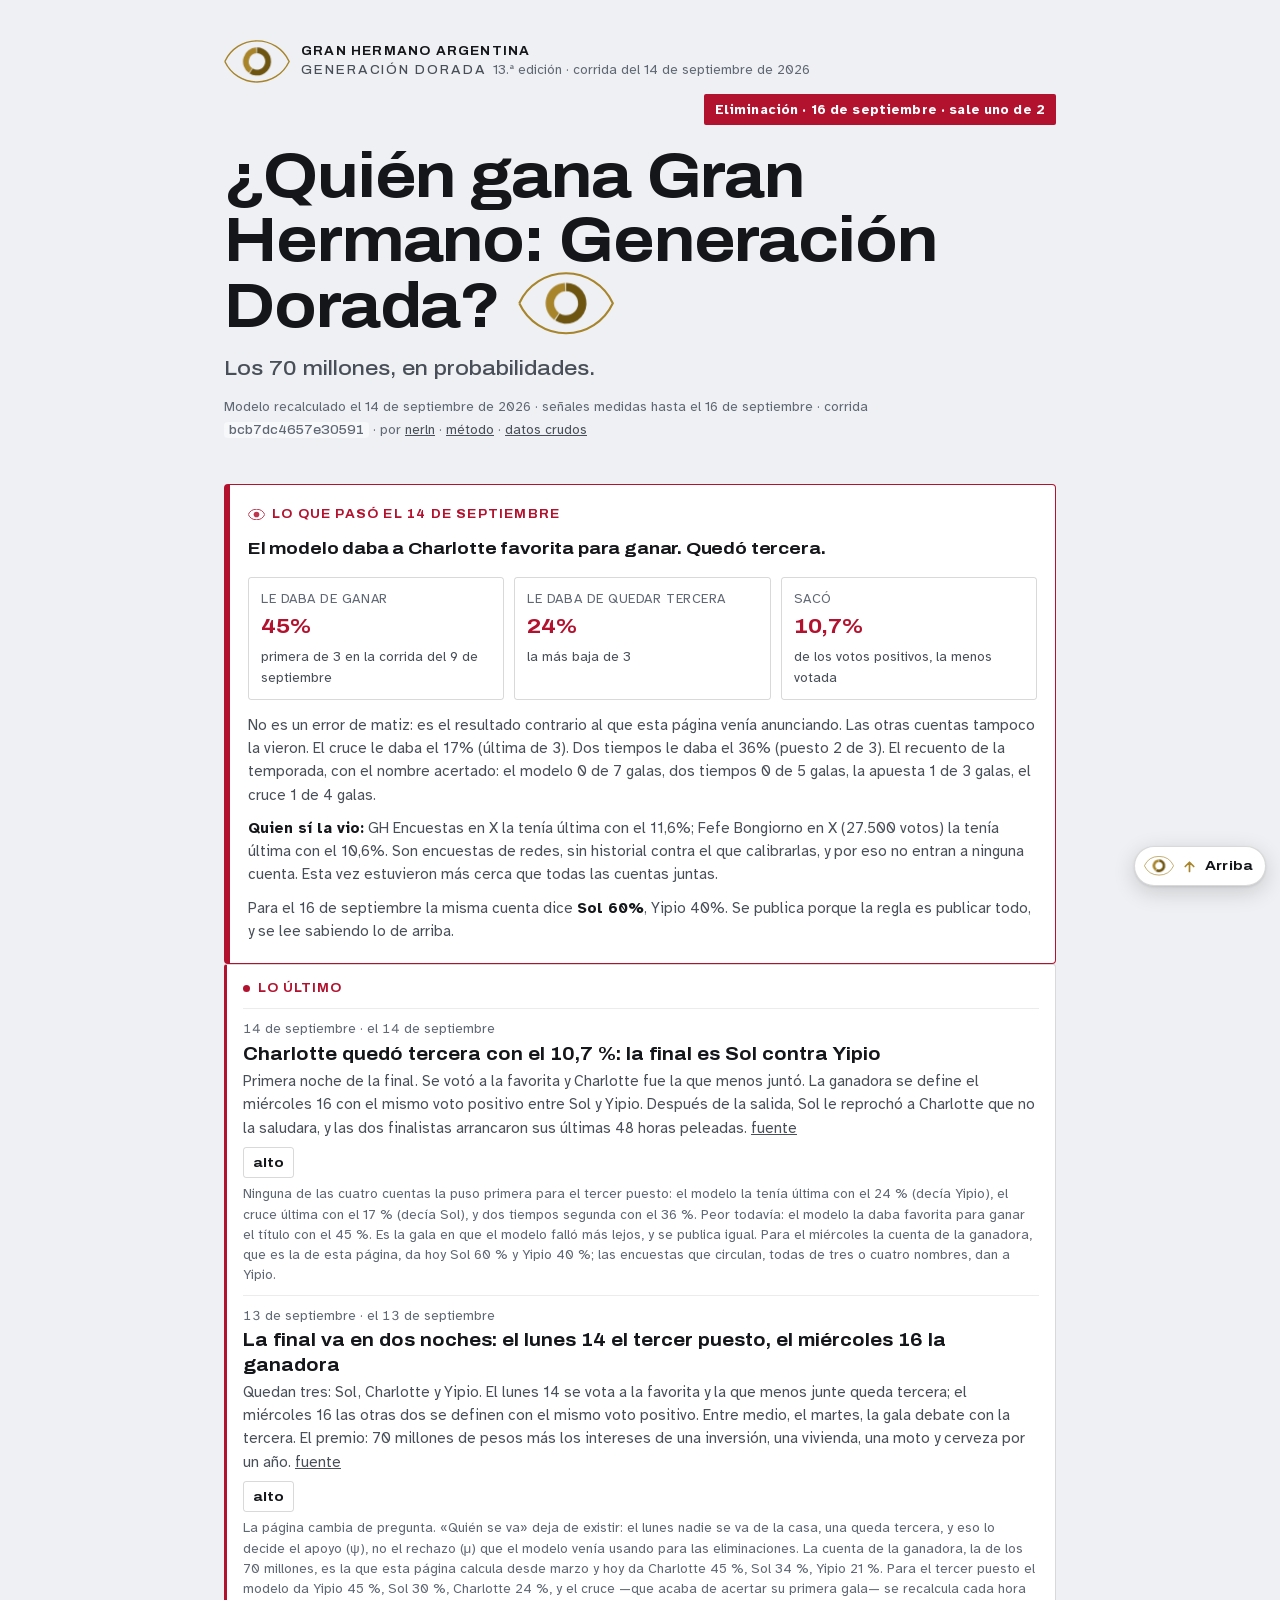
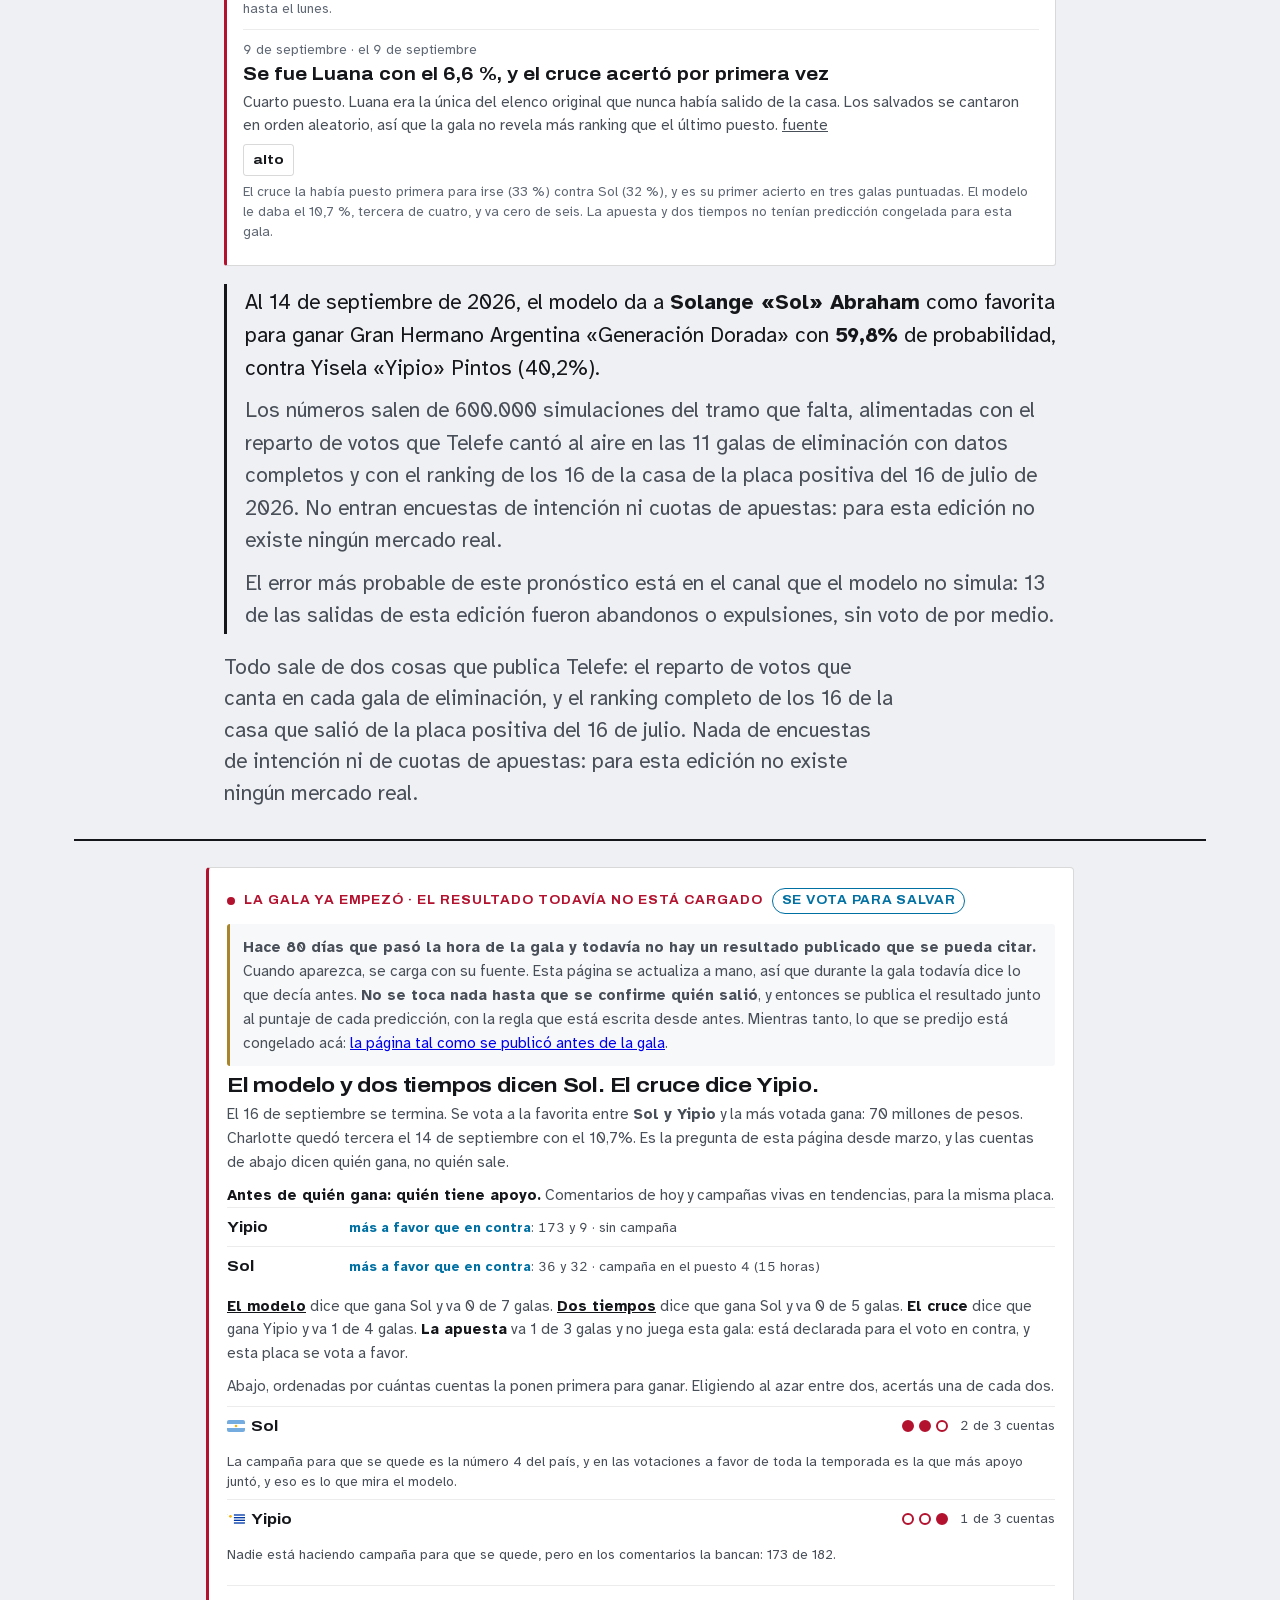
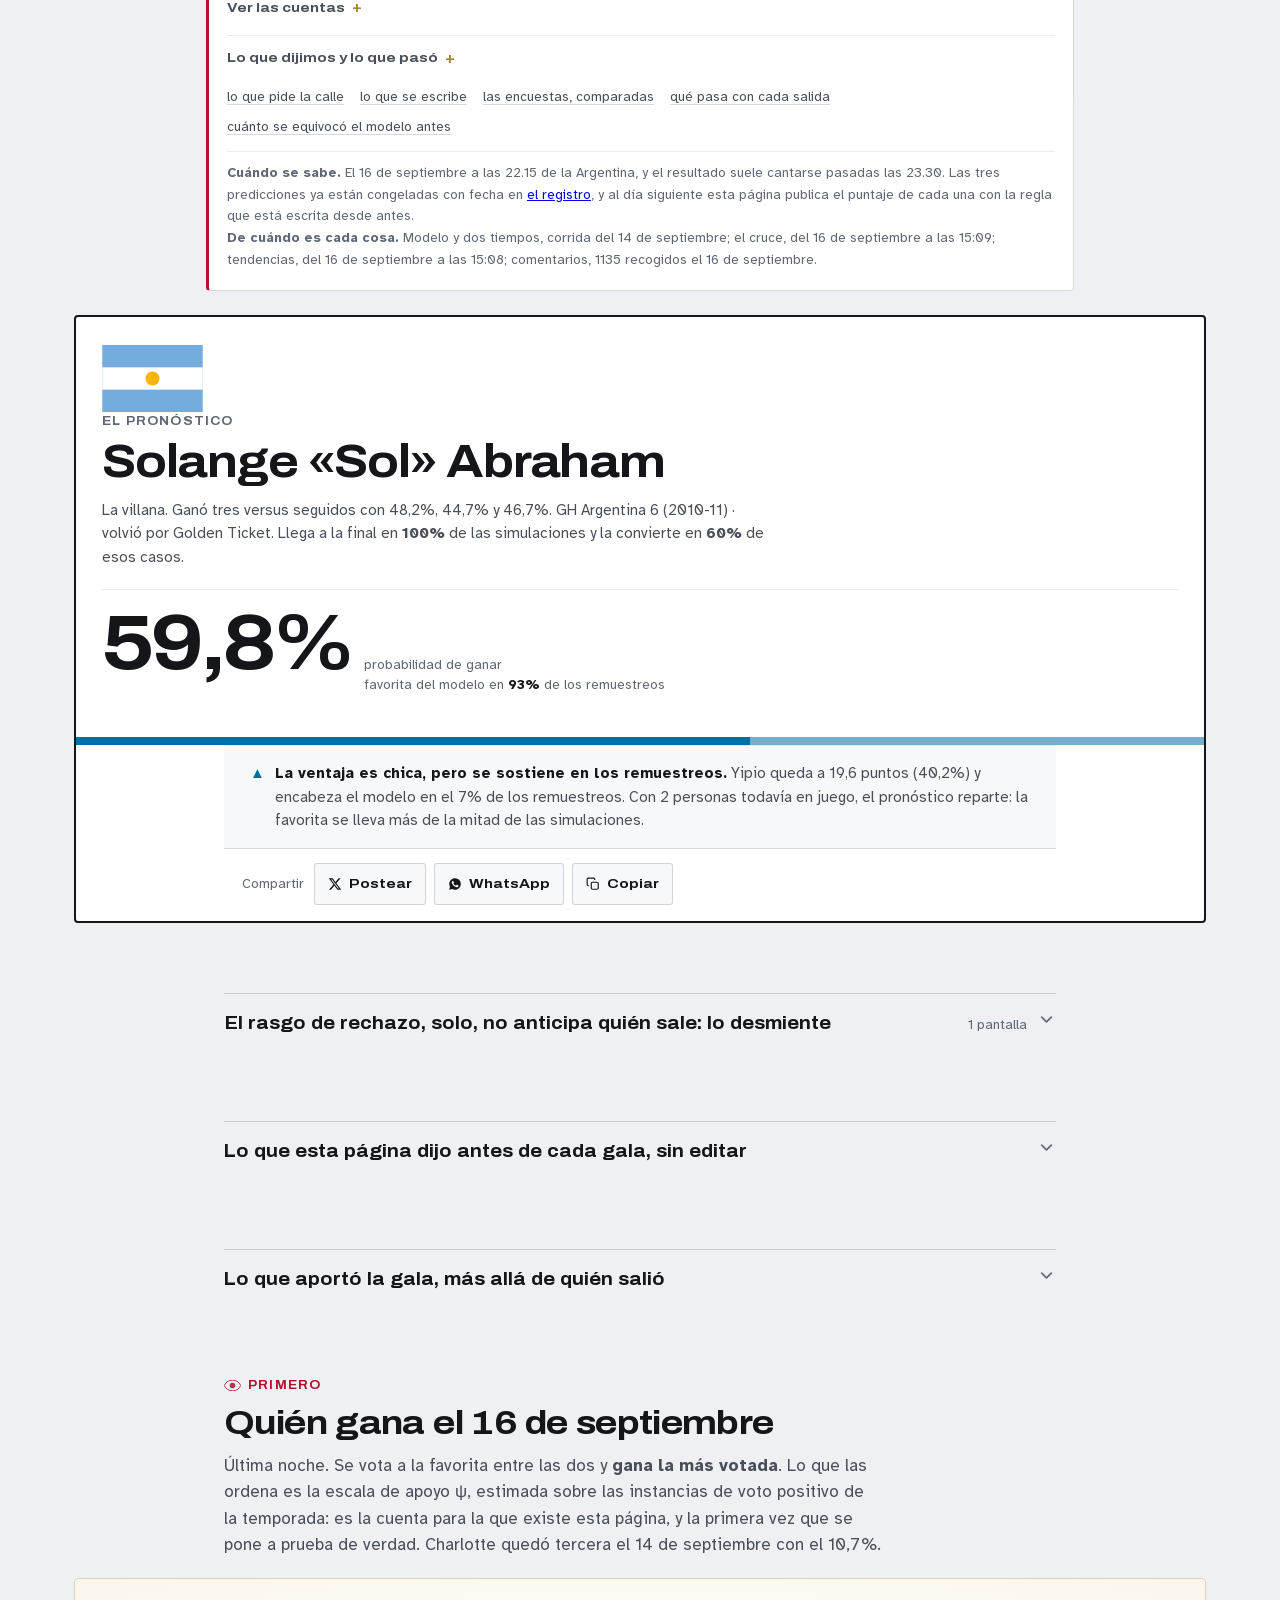
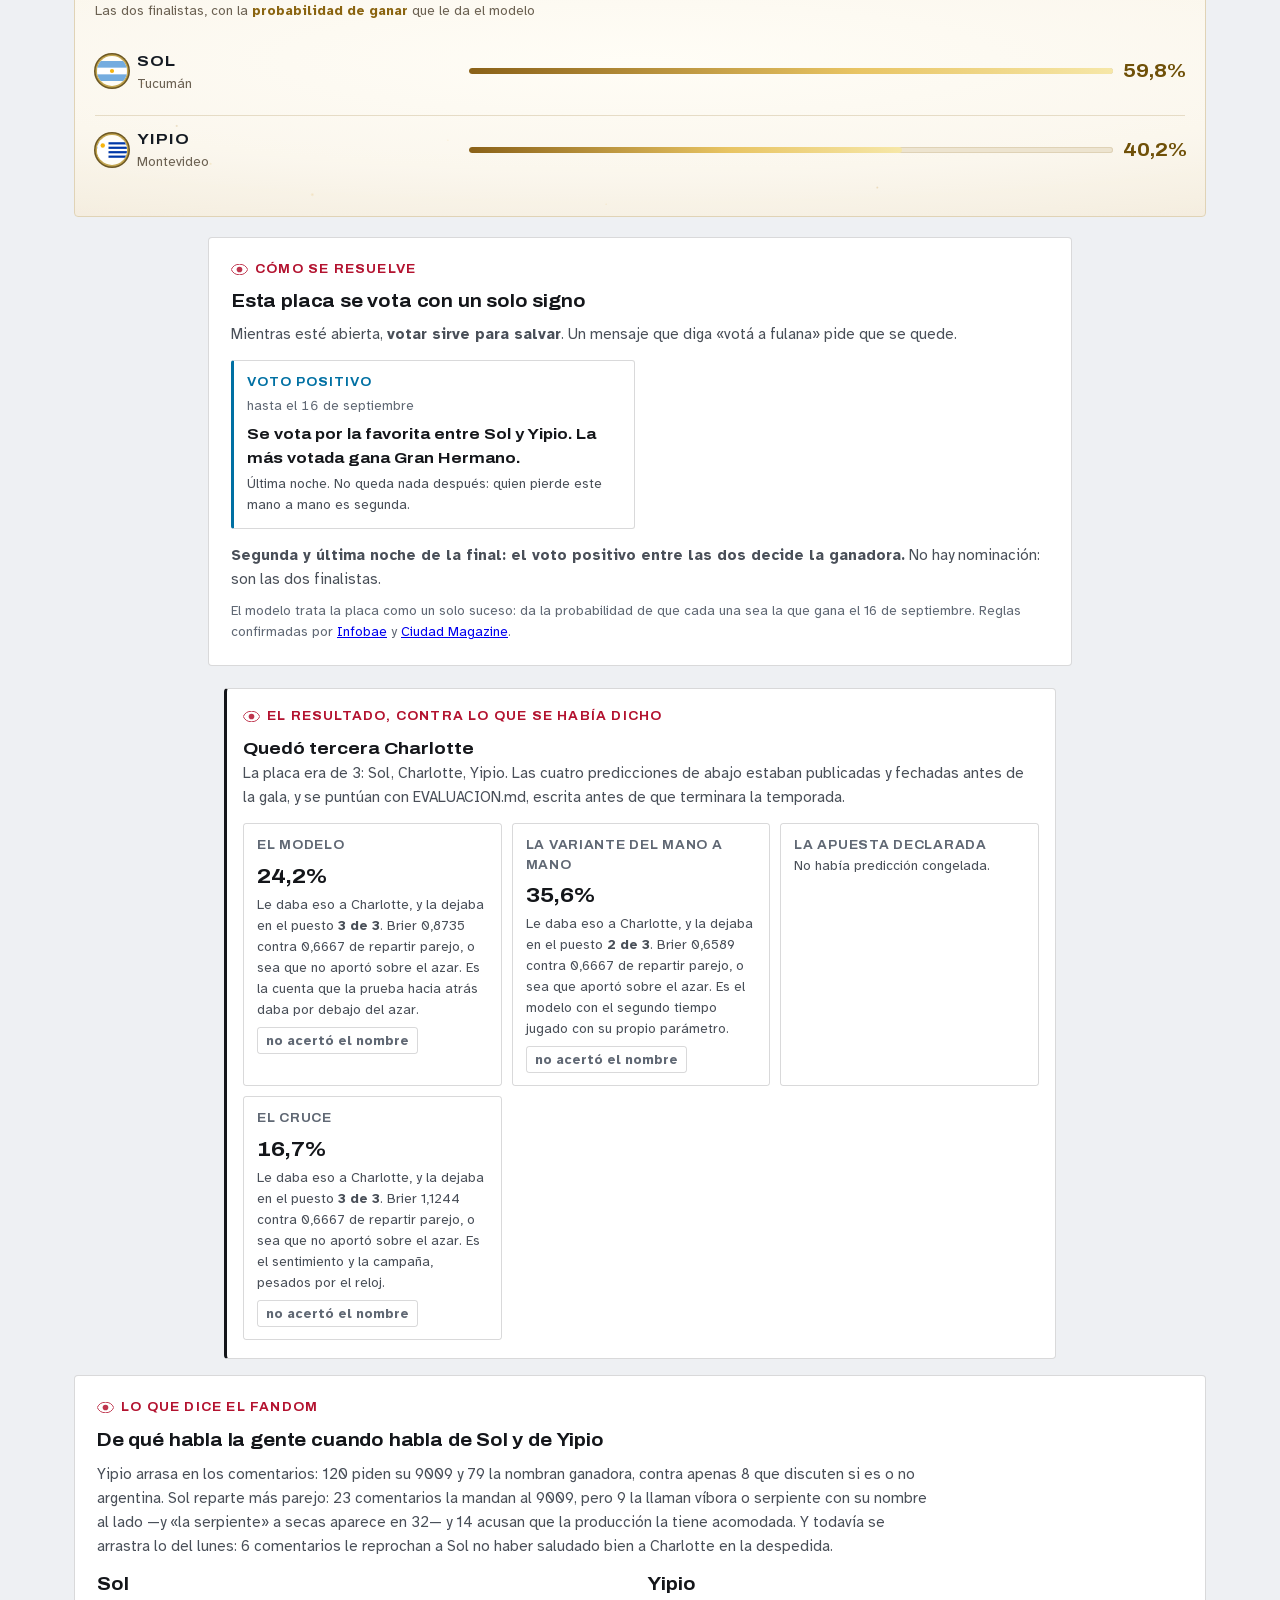
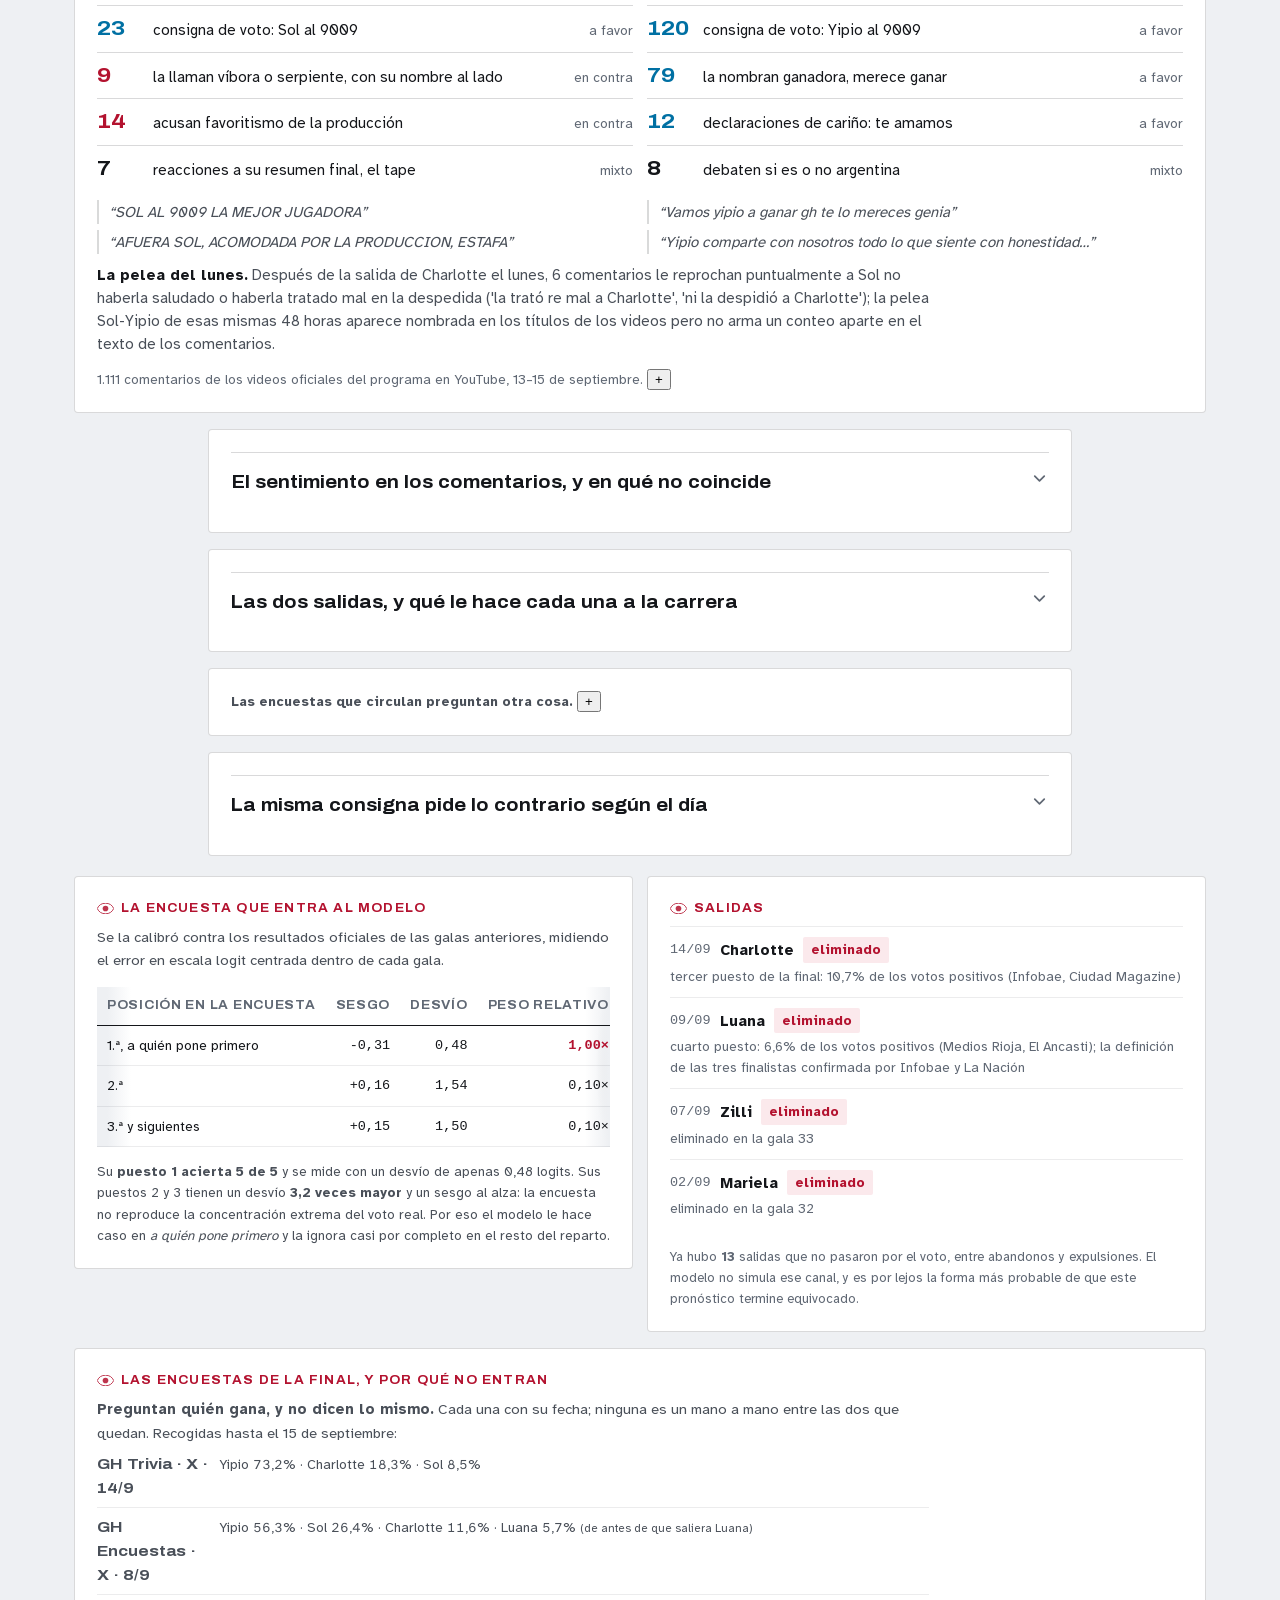
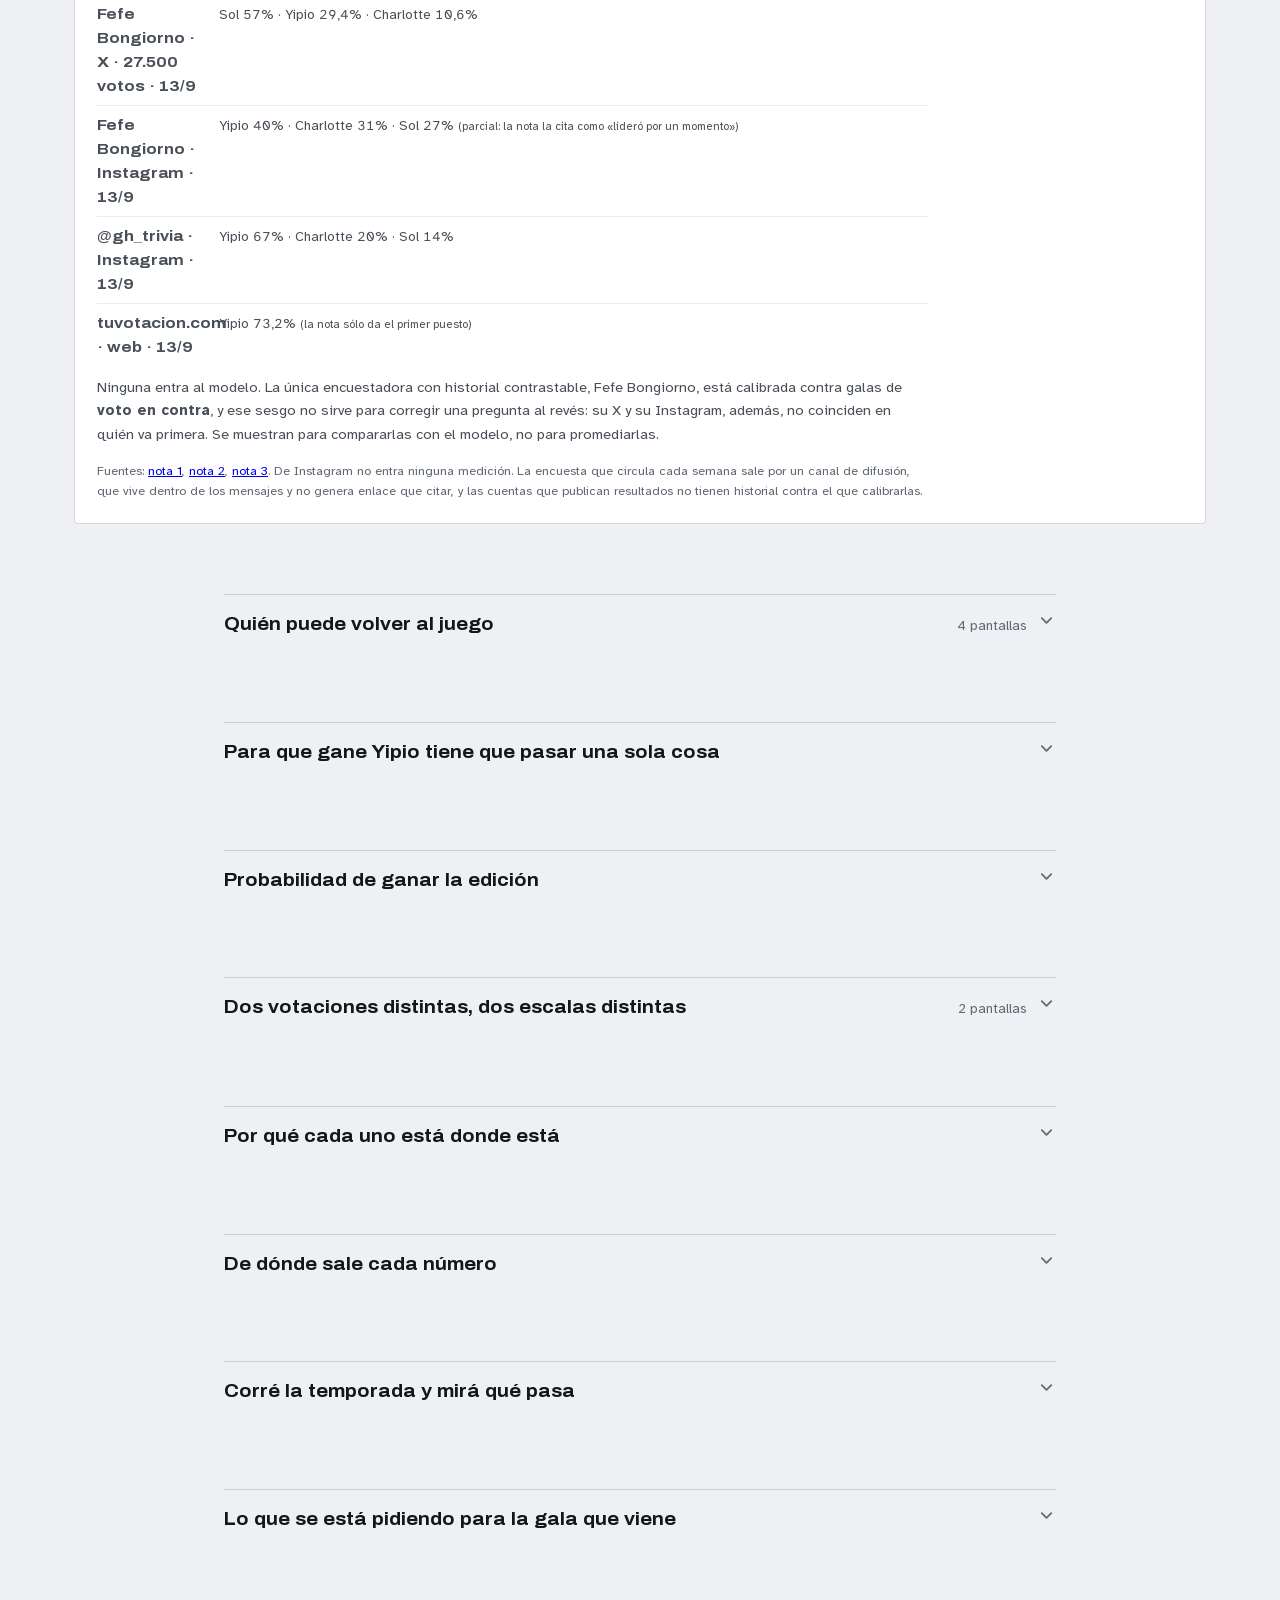
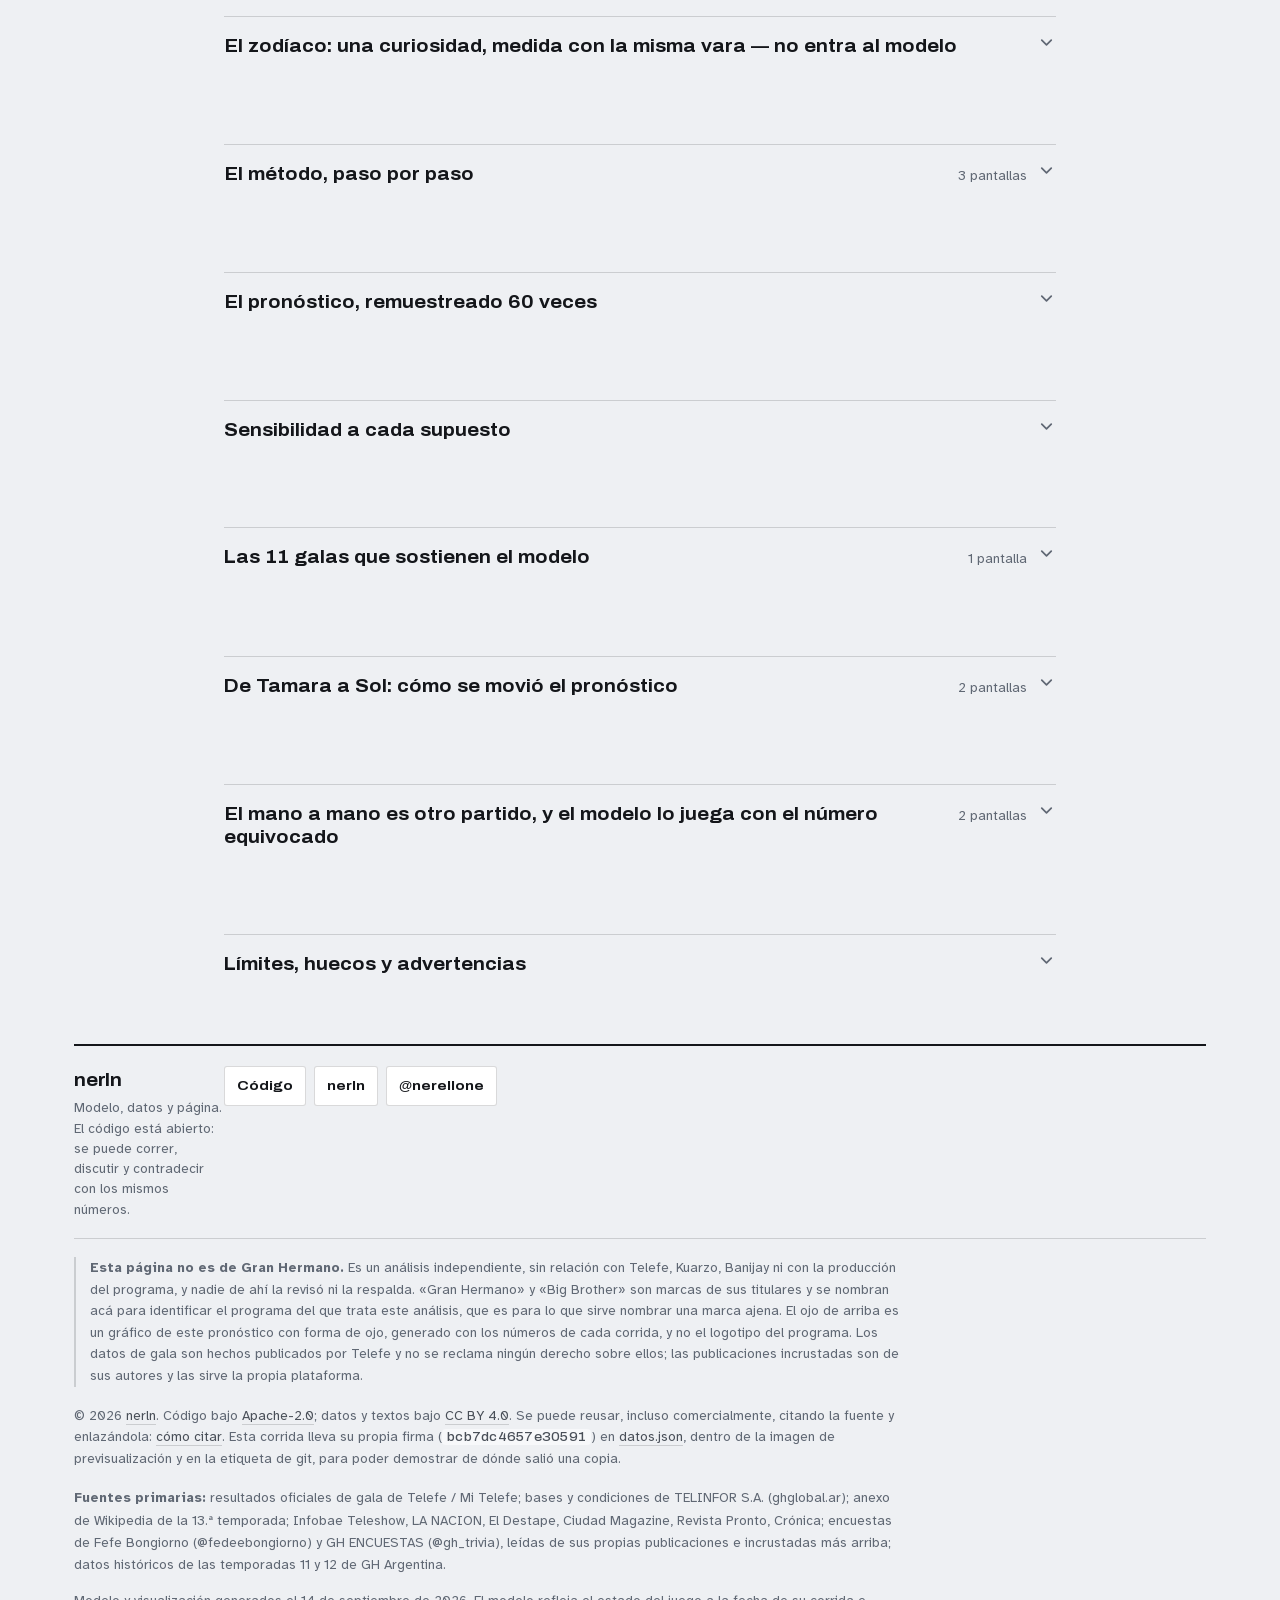
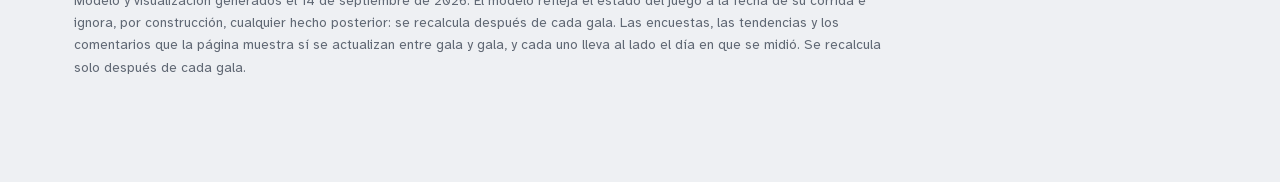
==== commit 53c378cd: "refresco automatico · corrida bcb7dc4657e30591 Consignas, comentarios y cruce, releidos por .github/" ====
--- a/web/index.html
+++ b/web/index.html
@@ -31,8 +31,8 @@
 <link rel="icon" href="ojo.svg" type="image/svg+xml">
 <link rel="apple-touch-icon" href="og.png">
 <link rel="license" href="https://creativecommons.org/licenses/by/4.0/">
-<script type="application/ld+json">{"@context":"https://schema.org","@graph":[{"@type":"Person","@id":"https://nerln.github.io/placa/#nerln","name":"nerln","url":"https://github.com/nerln","sameAs":["https://github.com/nerln","https://x.com/nerellone","https://nerln.pages.dev"]},{"@type":"Article","@id":"https://nerln.github.io/placa/#articulo","headline":"¿Quién gana Gran Hermano: Generación Dorada? Pronóstico y probabilidades","description":"Pronóstico con 400.000 simulaciones sobre 11 galas con el reparto de votos publicado. Hoy: Sol 59,8% · Yipio 40,2%. Método, datos y código, abiertos.","inLanguage":"es-AR","datePublished":"2026-08-08","dateModified":"2026-09-14T23:00:00-03:00","author":{"@id":"https://nerln.github.io/placa/#nerln"},"publisher":{"@id":"https://nerln.github.io/placa/#nerln"},"isBasedOn":{"@id":"https://nerln.github.io/placa/#datos"},"license":"https://creativecommons.org/licenses/by/4.0/","mainEntityOfPage":"https://nerln.github.io/placa/","image":"https://nerln.github.io/placa/og.png","about":[{"@type":"TVSeries","name":"Gran Hermano Argentina"},{"@type":"TVSeason","name":"Generación Dorada","seasonNumber":13}],"citation":"Resultados de votación publicados por Telefe en cada gala de eliminación de la 13.ª edición"},{"@type":"Dataset","@id":"https://nerln.github.io/placa/#datos","name":"Pronóstico de Gran Hermano Argentina — Generación Dorada (2026)","description":"Pronóstico con 400.000 simulaciones sobre 11 galas con el reparto de votos publicado. Hoy: Sol 59,8% · Yipio 40,2%. Método, datos y código, abiertos.","url":"https://nerln.github.io/placa/","sameAs":"https://github.com/nerln/placa","license":"https://creativecommons.org/licenses/by/4.0/","isAccessibleForFree":true,"dateModified":"2026-09-14","version":"bb56deb5a0bcd14e","inLanguage":"es-AR","creator":{"@id":"https://nerln.github.io/placa/#nerln"},"citation":"nerln, «placa: pronóstico de Gran Hermano Argentina» (2026), https://github.com/nerln/placa","distribution":[{"@type":"DataDownload","encodingFormat":"application/json","contentUrl":"https://nerln.github.io/placa/datos.json"}]}]}</script>
-<script src="datos.js?v=bb56deb5a0bcd14e"></script>
+<script type="application/ld+json">{"@context":"https://schema.org","@graph":[{"@type":"Person","@id":"https://nerln.github.io/placa/#nerln","name":"nerln","url":"https://github.com/nerln","sameAs":["https://github.com/nerln","https://x.com/nerellone","https://nerln.pages.dev"]},{"@type":"Article","@id":"https://nerln.github.io/placa/#articulo","headline":"¿Quién gana Gran Hermano: Generación Dorada? Pronóstico y probabilidades","description":"Pronóstico con 400.000 simulaciones sobre 11 galas con el reparto de votos publicado. Hoy: Sol 59,8% · Yipio 40,2%. Método, datos y código, abiertos.","inLanguage":"es-AR","datePublished":"2026-08-08","dateModified":"2026-09-14T23:00:00-03:00","author":{"@id":"https://nerln.github.io/placa/#nerln"},"publisher":{"@id":"https://nerln.github.io/placa/#nerln"},"isBasedOn":{"@id":"https://nerln.github.io/placa/#datos"},"license":"https://creativecommons.org/licenses/by/4.0/","mainEntityOfPage":"https://nerln.github.io/placa/","image":"https://nerln.github.io/placa/og.png","about":[{"@type":"TVSeries","name":"Gran Hermano Argentina"},{"@type":"TVSeason","name":"Generación Dorada","seasonNumber":13}],"citation":"Resultados de votación publicados por Telefe en cada gala de eliminación de la 13.ª edición"},{"@type":"Dataset","@id":"https://nerln.github.io/placa/#datos","name":"Pronóstico de Gran Hermano Argentina — Generación Dorada (2026)","description":"Pronóstico con 400.000 simulaciones sobre 11 galas con el reparto de votos publicado. Hoy: Sol 59,8% · Yipio 40,2%. Método, datos y código, abiertos.","url":"https://nerln.github.io/placa/","sameAs":"https://github.com/nerln/placa","license":"https://creativecommons.org/licenses/by/4.0/","isAccessibleForFree":true,"dateModified":"2026-09-14","version":"bcb7dc4657e30591","inLanguage":"es-AR","creator":{"@id":"https://nerln.github.io/placa/#nerln"},"citation":"nerln, «placa: pronóstico de Gran Hermano Argentina» (2026), https://github.com/nerln/placa","distribution":[{"@type":"DataDownload","encodingFormat":"application/json","contentUrl":"https://nerln.github.io/placa/datos.json"}]}]}</script>
+<script src="datos.js?v=bcb7dc4657e30591"></script>
 <script src="vendor/gsap.min.js" defer></script>
 
 <style>
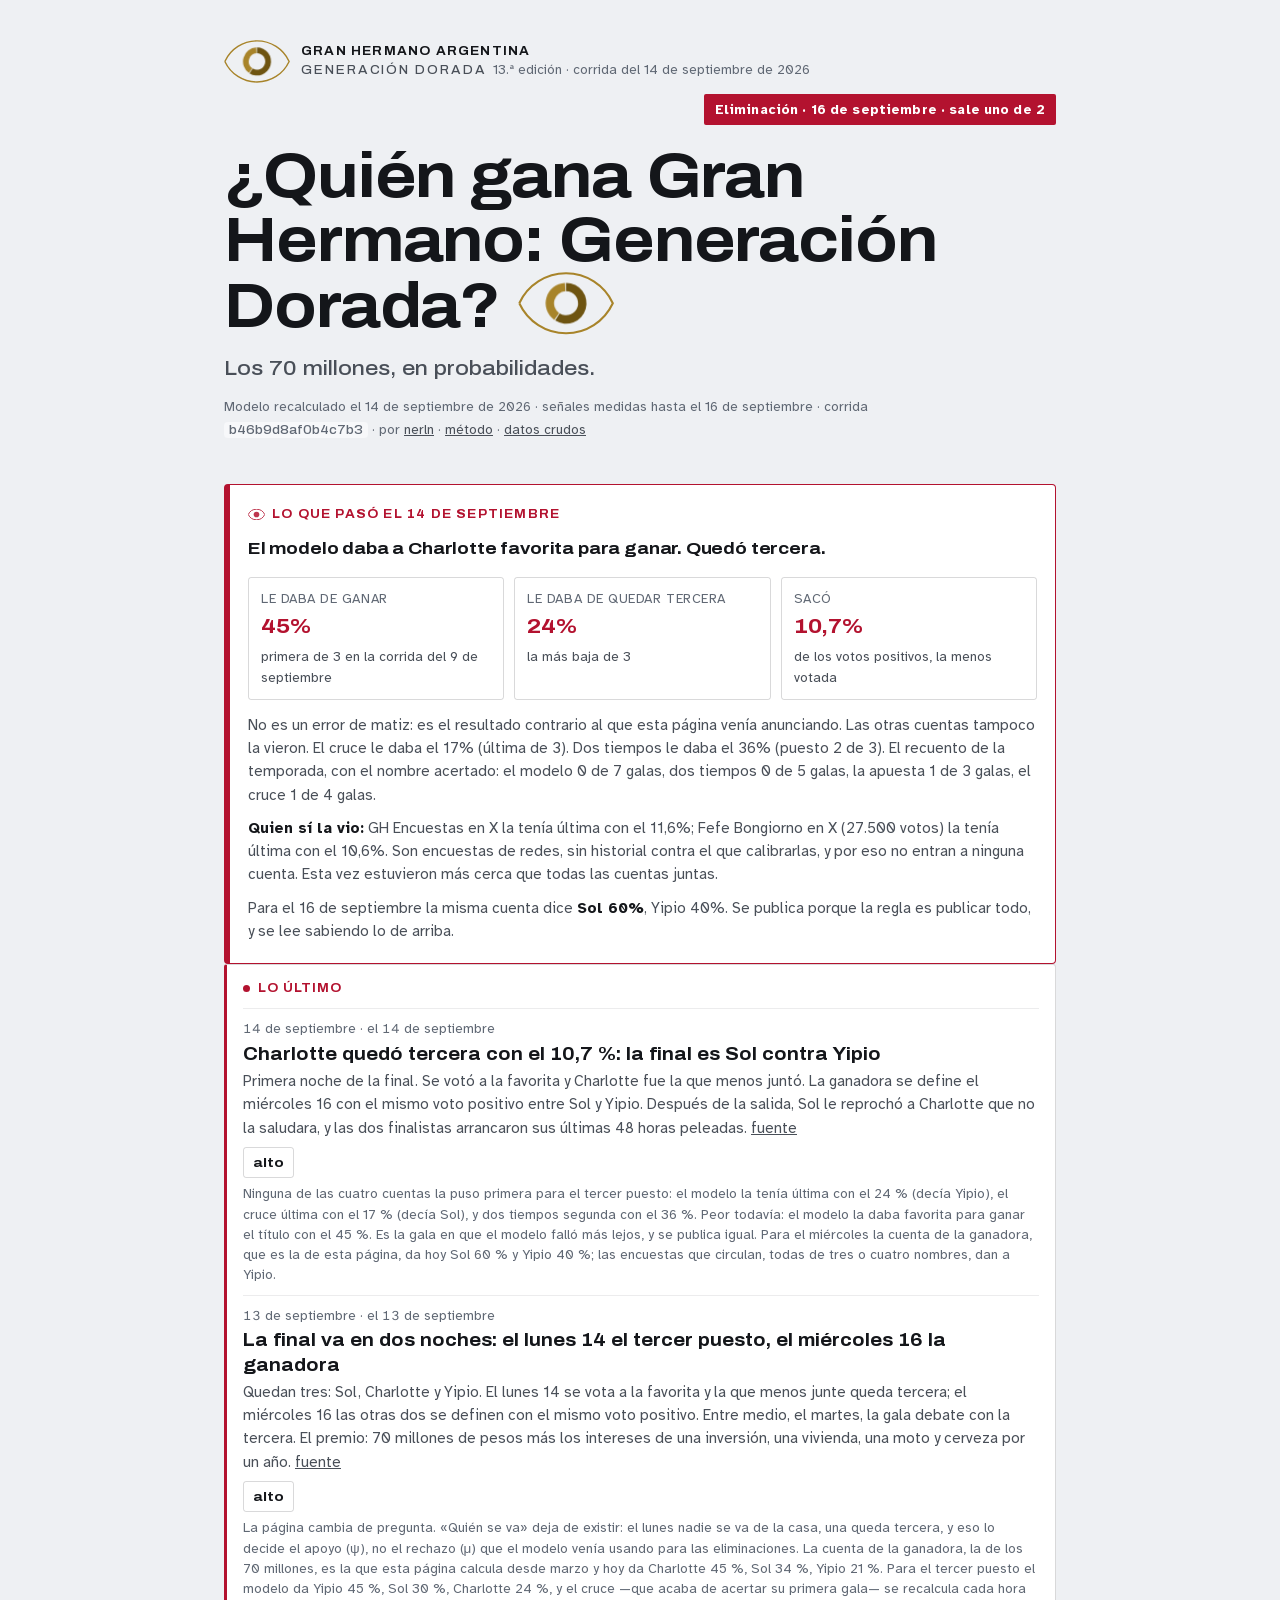
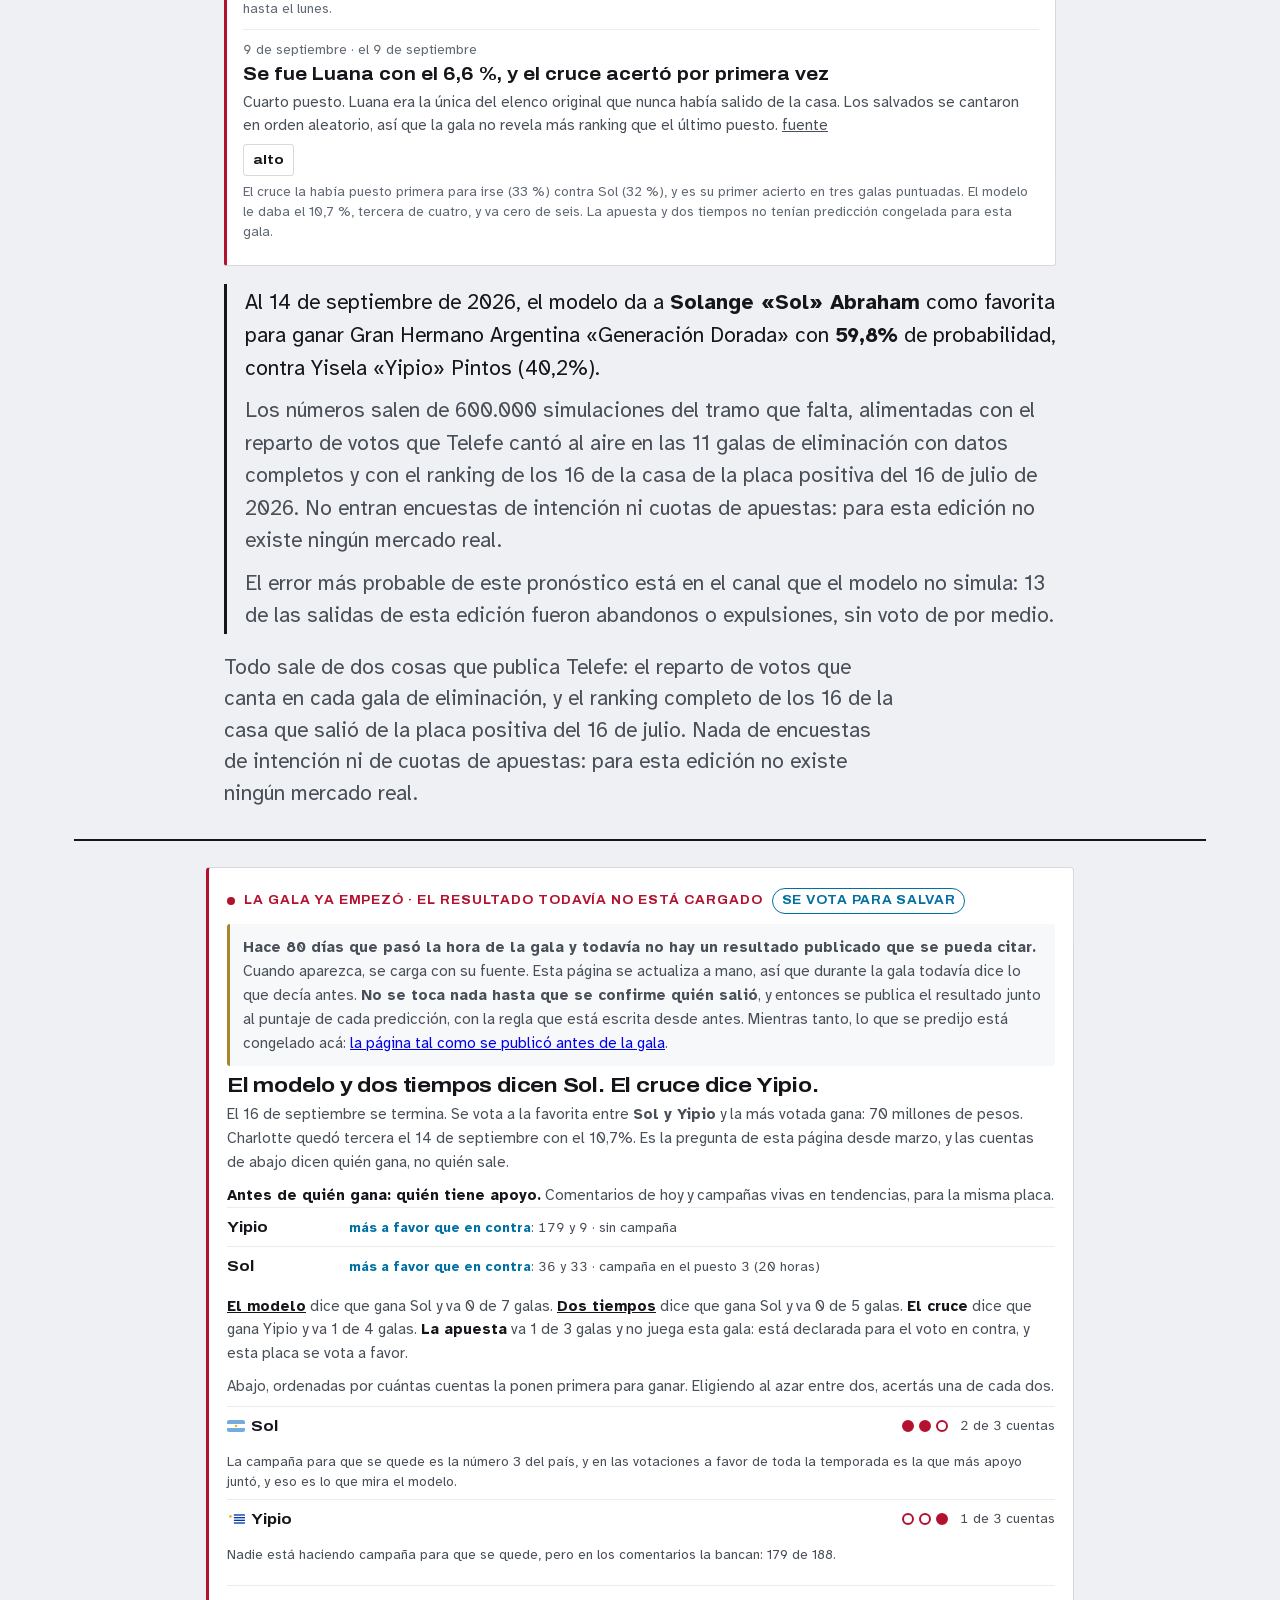
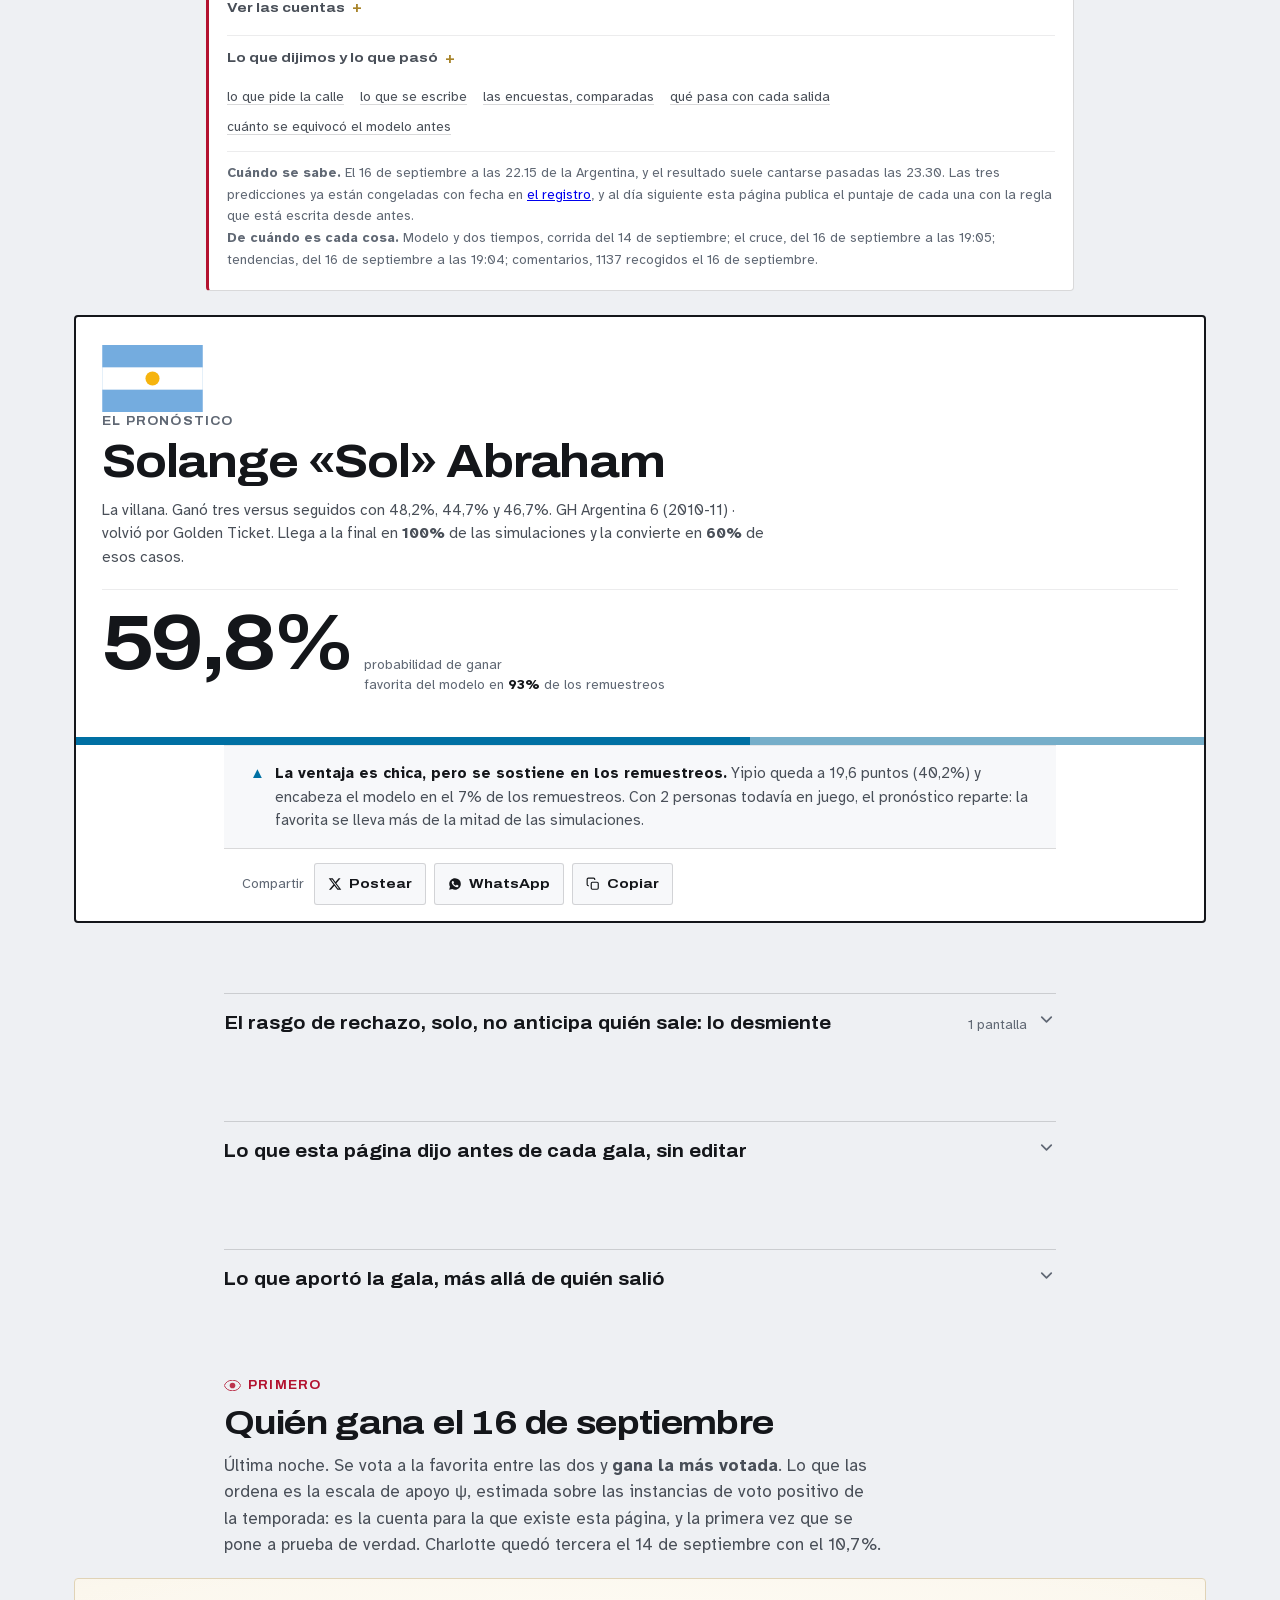
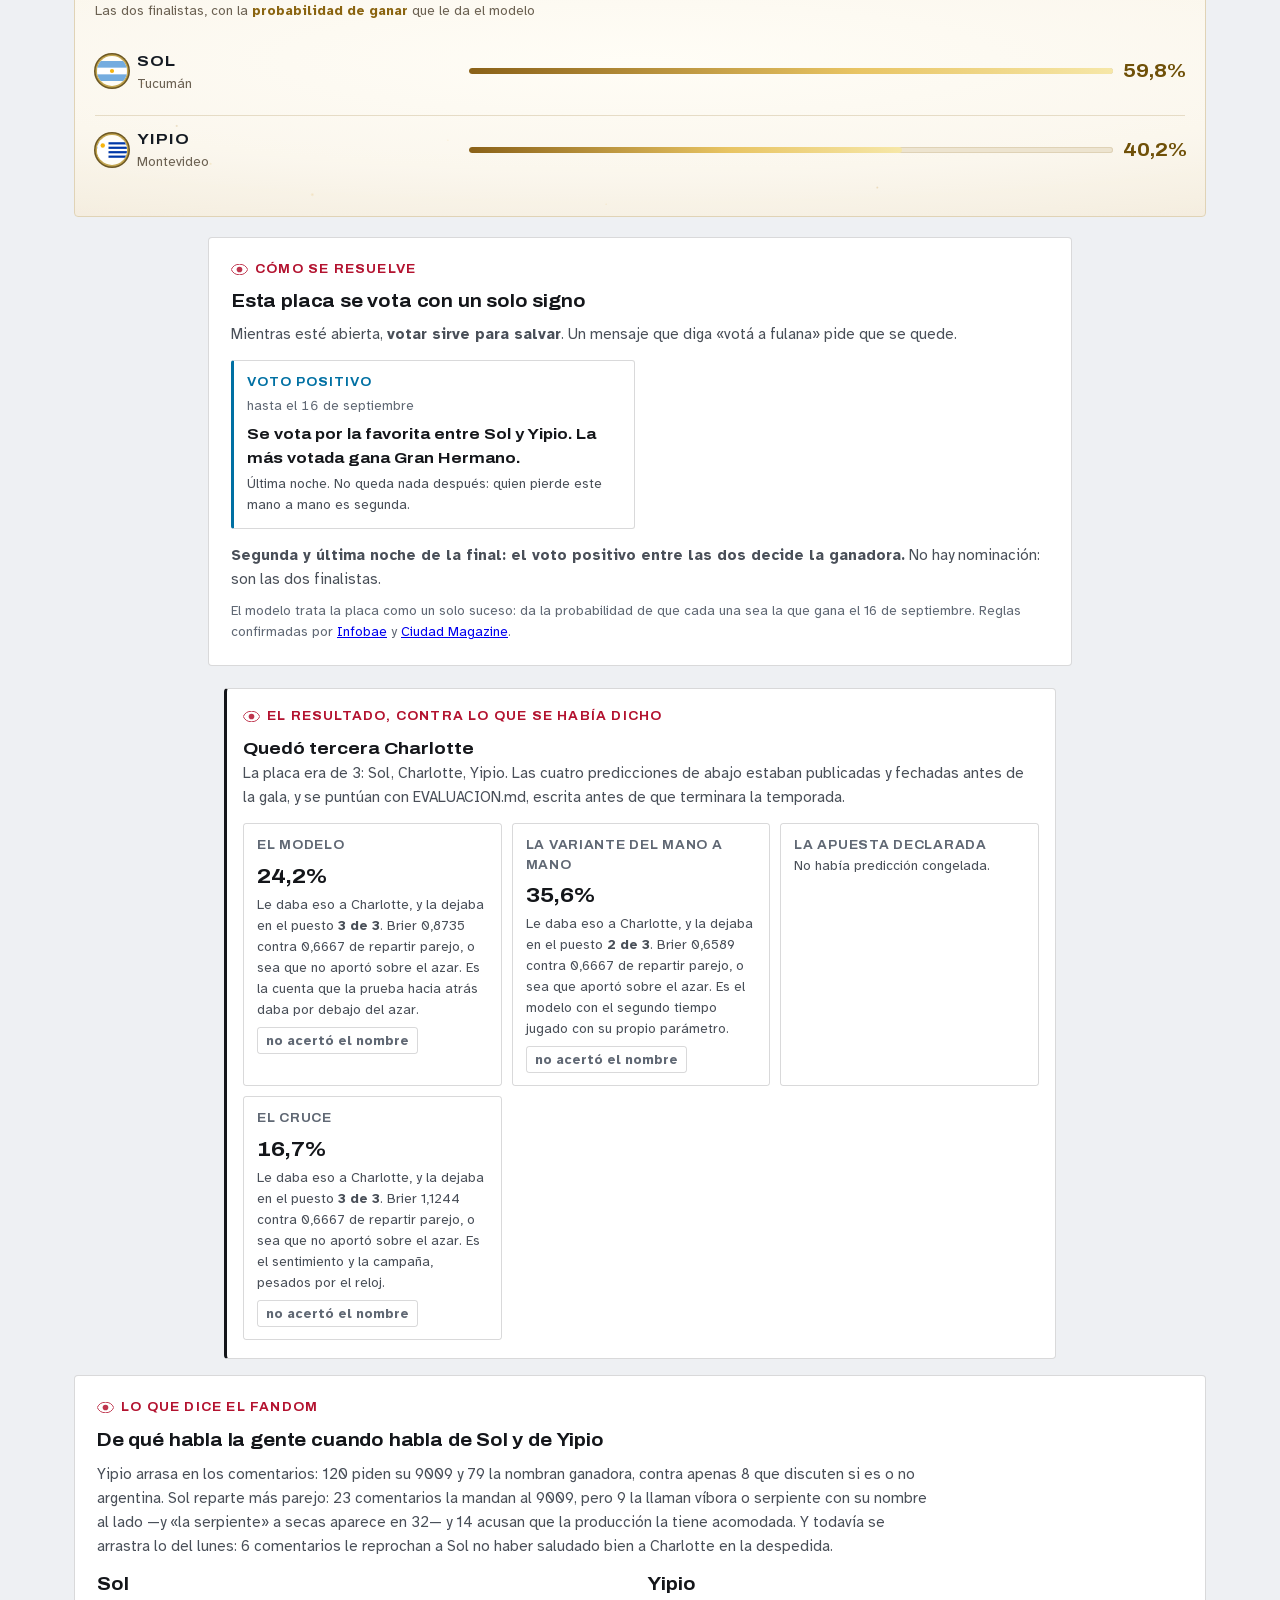
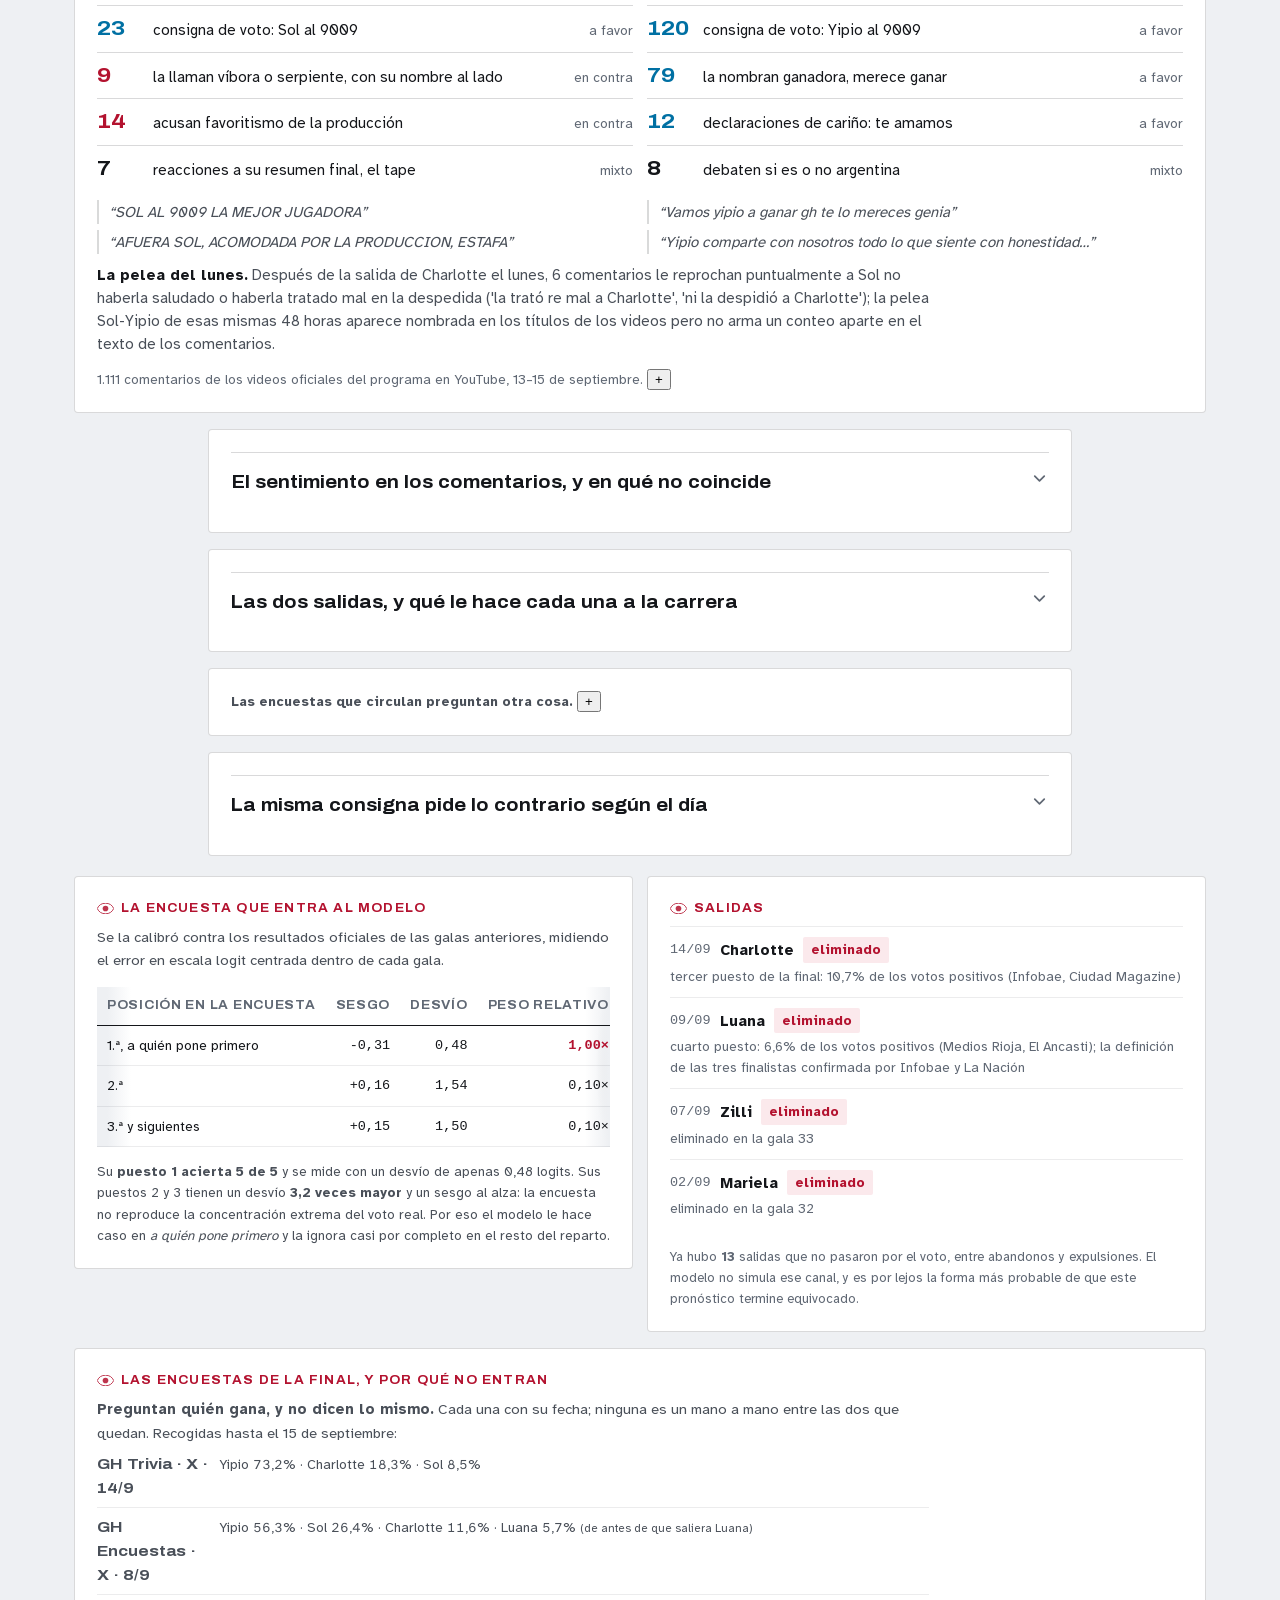
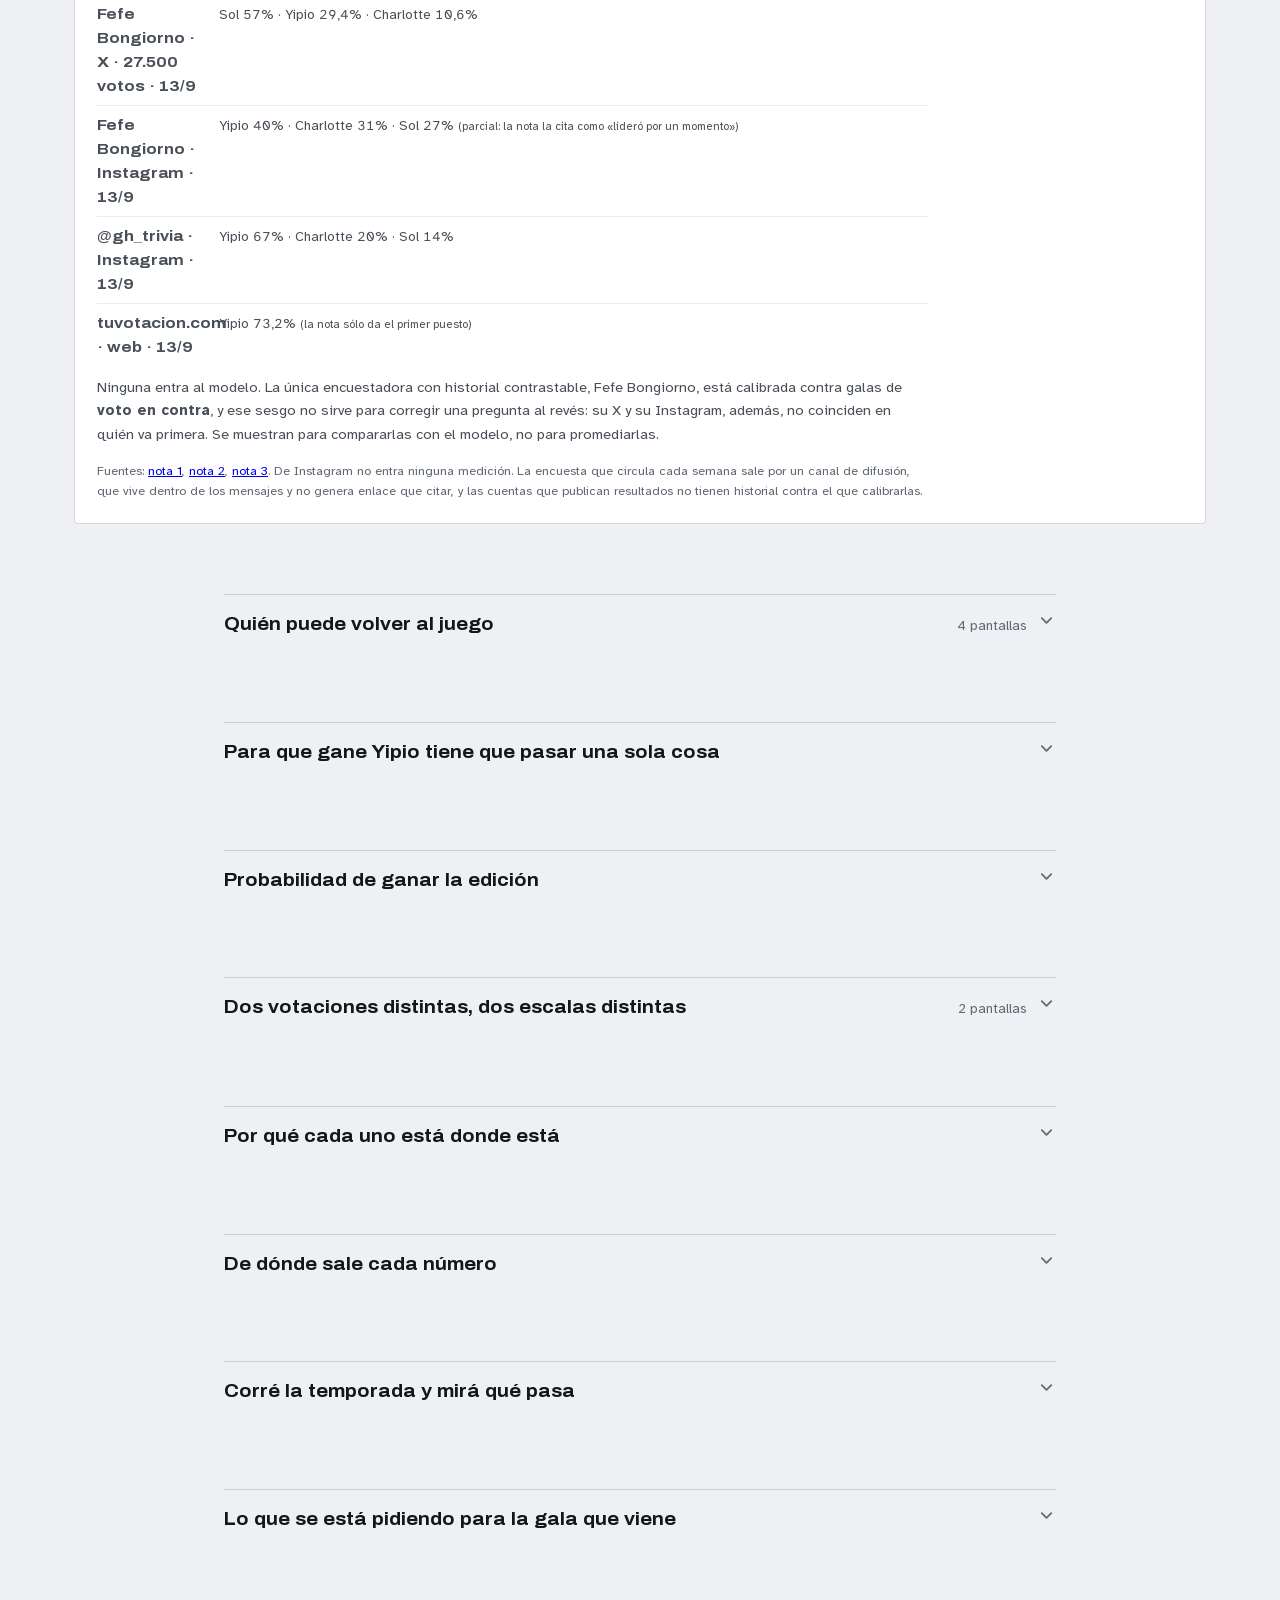
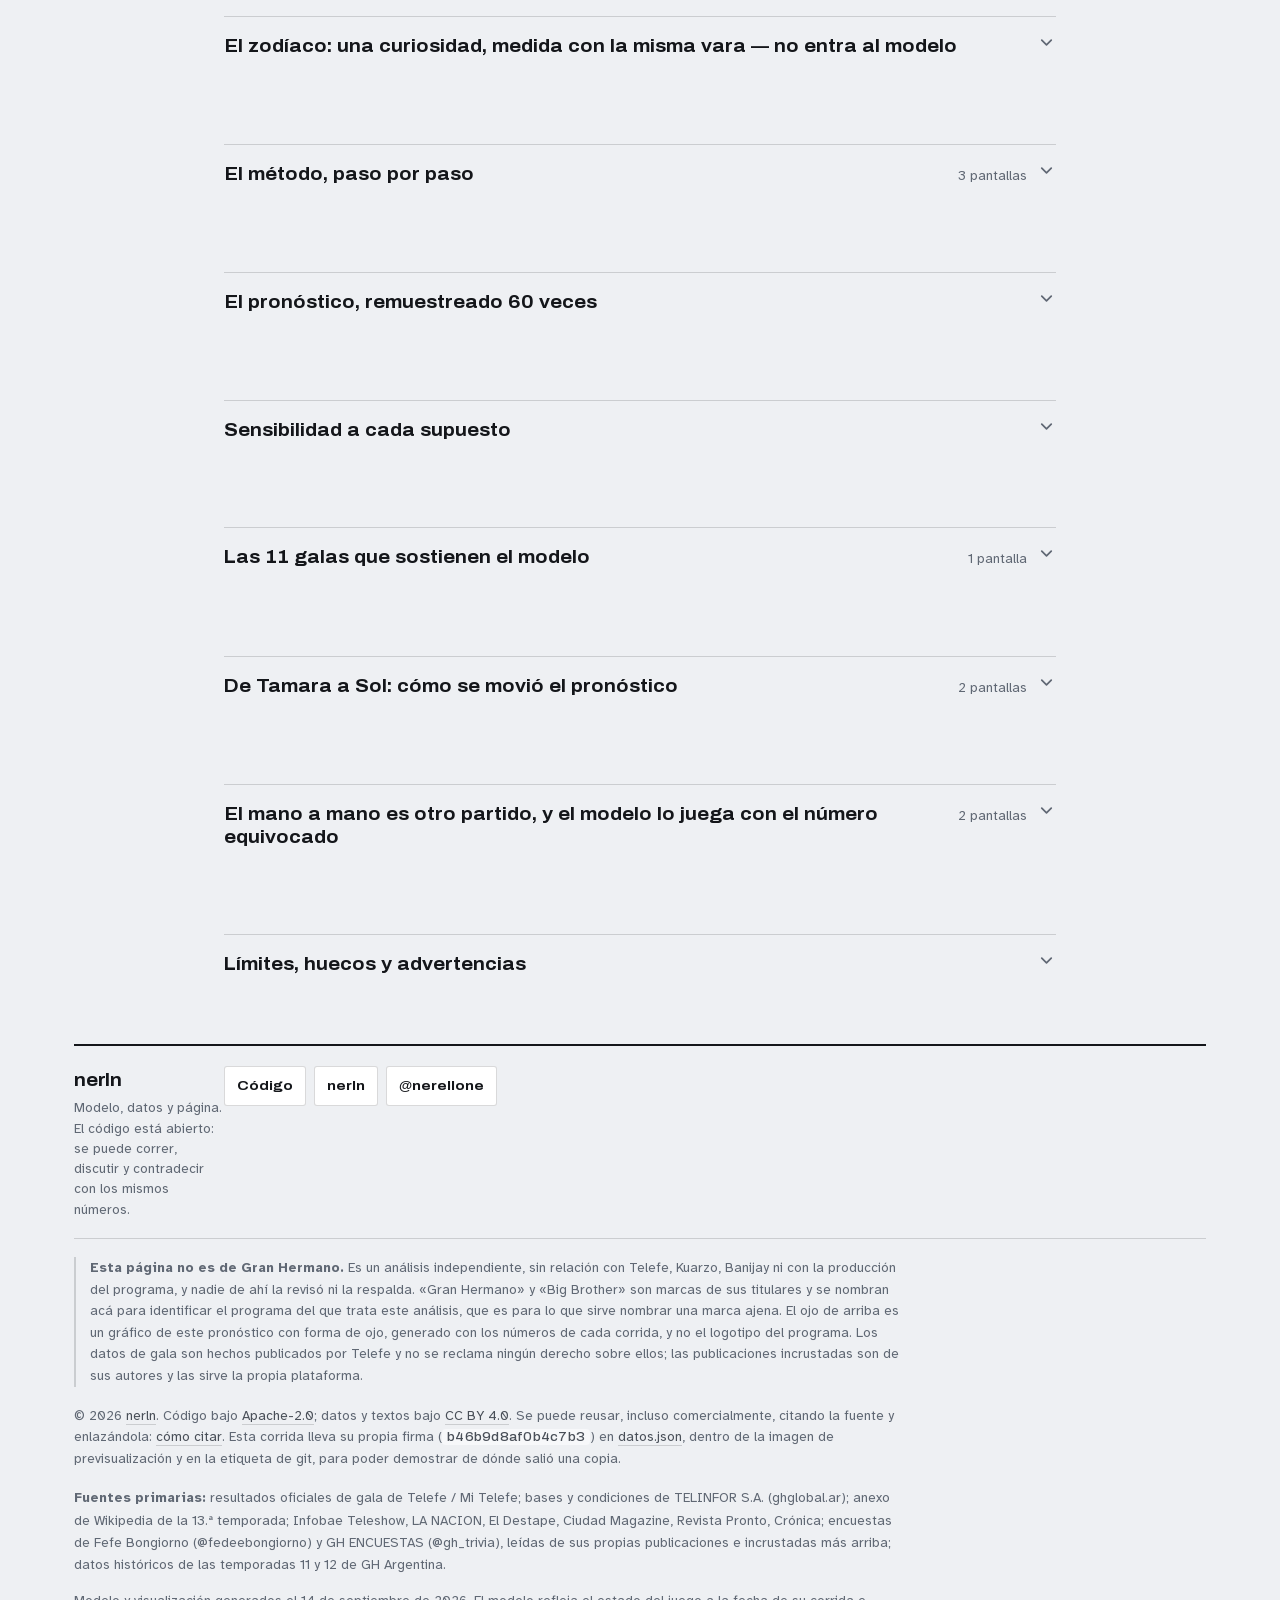
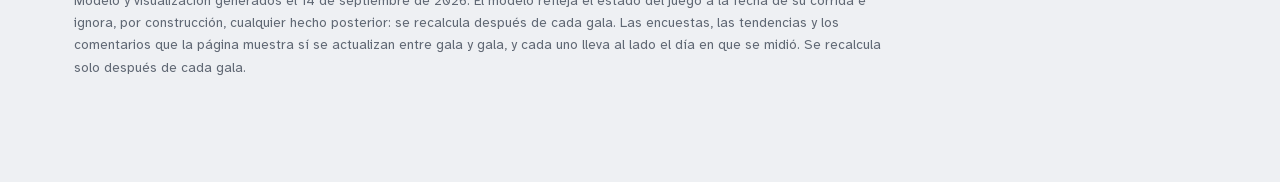
==== commit ee861ca2: "refresco automatico · corrida b46b9d8af0b4c7b3 Consignas, comentarios y cruce, releidos por .github/" ====
--- a/web/index.html
+++ b/web/index.html
@@ -31,8 +31,8 @@
 <link rel="icon" href="ojo.svg" type="image/svg+xml">
 <link rel="apple-touch-icon" href="og.png">
 <link rel="license" href="https://creativecommons.org/licenses/by/4.0/">
-<script type="application/ld+json">{"@context":"https://schema.org","@graph":[{"@type":"Person","@id":"https://nerln.github.io/placa/#nerln","name":"nerln","url":"https://github.com/nerln","sameAs":["https://github.com/nerln","https://x.com/nerellone","https://nerln.pages.dev"]},{"@type":"Article","@id":"https://nerln.github.io/placa/#articulo","headline":"¿Quién gana Gran Hermano: Generación Dorada? Pronóstico y probabilidades","description":"Pronóstico con 400.000 simulaciones sobre 11 galas con el reparto de votos publicado. Hoy: Sol 59,8% · Yipio 40,2%. Método, datos y código, abiertos.","inLanguage":"es-AR","datePublished":"2026-08-08","dateModified":"2026-09-14T23:00:00-03:00","author":{"@id":"https://nerln.github.io/placa/#nerln"},"publisher":{"@id":"https://nerln.github.io/placa/#nerln"},"isBasedOn":{"@id":"https://nerln.github.io/placa/#datos"},"license":"https://creativecommons.org/licenses/by/4.0/","mainEntityOfPage":"https://nerln.github.io/placa/","image":"https://nerln.github.io/placa/og.png","about":[{"@type":"TVSeries","name":"Gran Hermano Argentina"},{"@type":"TVSeason","name":"Generación Dorada","seasonNumber":13}],"citation":"Resultados de votación publicados por Telefe en cada gala de eliminación de la 13.ª edición"},{"@type":"Dataset","@id":"https://nerln.github.io/placa/#datos","name":"Pronóstico de Gran Hermano Argentina — Generación Dorada (2026)","description":"Pronóstico con 400.000 simulaciones sobre 11 galas con el reparto de votos publicado. Hoy: Sol 59,8% · Yipio 40,2%. Método, datos y código, abiertos.","url":"https://nerln.github.io/placa/","sameAs":"https://github.com/nerln/placa","license":"https://creativecommons.org/licenses/by/4.0/","isAccessibleForFree":true,"dateModified":"2026-09-14","version":"bcb7dc4657e30591","inLanguage":"es-AR","creator":{"@id":"https://nerln.github.io/placa/#nerln"},"citation":"nerln, «placa: pronóstico de Gran Hermano Argentina» (2026), https://github.com/nerln/placa","distribution":[{"@type":"DataDownload","encodingFormat":"application/json","contentUrl":"https://nerln.github.io/placa/datos.json"}]}]}</script>
-<script src="datos.js?v=bcb7dc4657e30591"></script>
+<script type="application/ld+json">{"@context":"https://schema.org","@graph":[{"@type":"Person","@id":"https://nerln.github.io/placa/#nerln","name":"nerln","url":"https://github.com/nerln","sameAs":["https://github.com/nerln","https://x.com/nerellone","https://nerln.pages.dev"]},{"@type":"Article","@id":"https://nerln.github.io/placa/#articulo","headline":"¿Quién gana Gran Hermano: Generación Dorada? Pronóstico y probabilidades","description":"Pronóstico con 400.000 simulaciones sobre 11 galas con el reparto de votos publicado. Hoy: Sol 59,8% · Yipio 40,2%. Método, datos y código, abiertos.","inLanguage":"es-AR","datePublished":"2026-08-08","dateModified":"2026-09-14T23:00:00-03:00","author":{"@id":"https://nerln.github.io/placa/#nerln"},"publisher":{"@id":"https://nerln.github.io/placa/#nerln"},"isBasedOn":{"@id":"https://nerln.github.io/placa/#datos"},"license":"https://creativecommons.org/licenses/by/4.0/","mainEntityOfPage":"https://nerln.github.io/placa/","image":"https://nerln.github.io/placa/og.png","about":[{"@type":"TVSeries","name":"Gran Hermano Argentina"},{"@type":"TVSeason","name":"Generación Dorada","seasonNumber":13}],"citation":"Resultados de votación publicados por Telefe en cada gala de eliminación de la 13.ª edición"},{"@type":"Dataset","@id":"https://nerln.github.io/placa/#datos","name":"Pronóstico de Gran Hermano Argentina — Generación Dorada (2026)","description":"Pronóstico con 400.000 simulaciones sobre 11 galas con el reparto de votos publicado. Hoy: Sol 59,8% · Yipio 40,2%. Método, datos y código, abiertos.","url":"https://nerln.github.io/placa/","sameAs":"https://github.com/nerln/placa","license":"https://creativecommons.org/licenses/by/4.0/","isAccessibleForFree":true,"dateModified":"2026-09-14","version":"b46b9d8af0b4c7b3","inLanguage":"es-AR","creator":{"@id":"https://nerln.github.io/placa/#nerln"},"citation":"nerln, «placa: pronóstico de Gran Hermano Argentina» (2026), https://github.com/nerln/placa","distribution":[{"@type":"DataDownload","encodingFormat":"application/json","contentUrl":"https://nerln.github.io/placa/datos.json"}]}]}</script>
+<script src="datos.js?v=b46b9d8af0b4c7b3"></script>
 <script src="vendor/gsap.min.js" defer></script>
 
 <style>
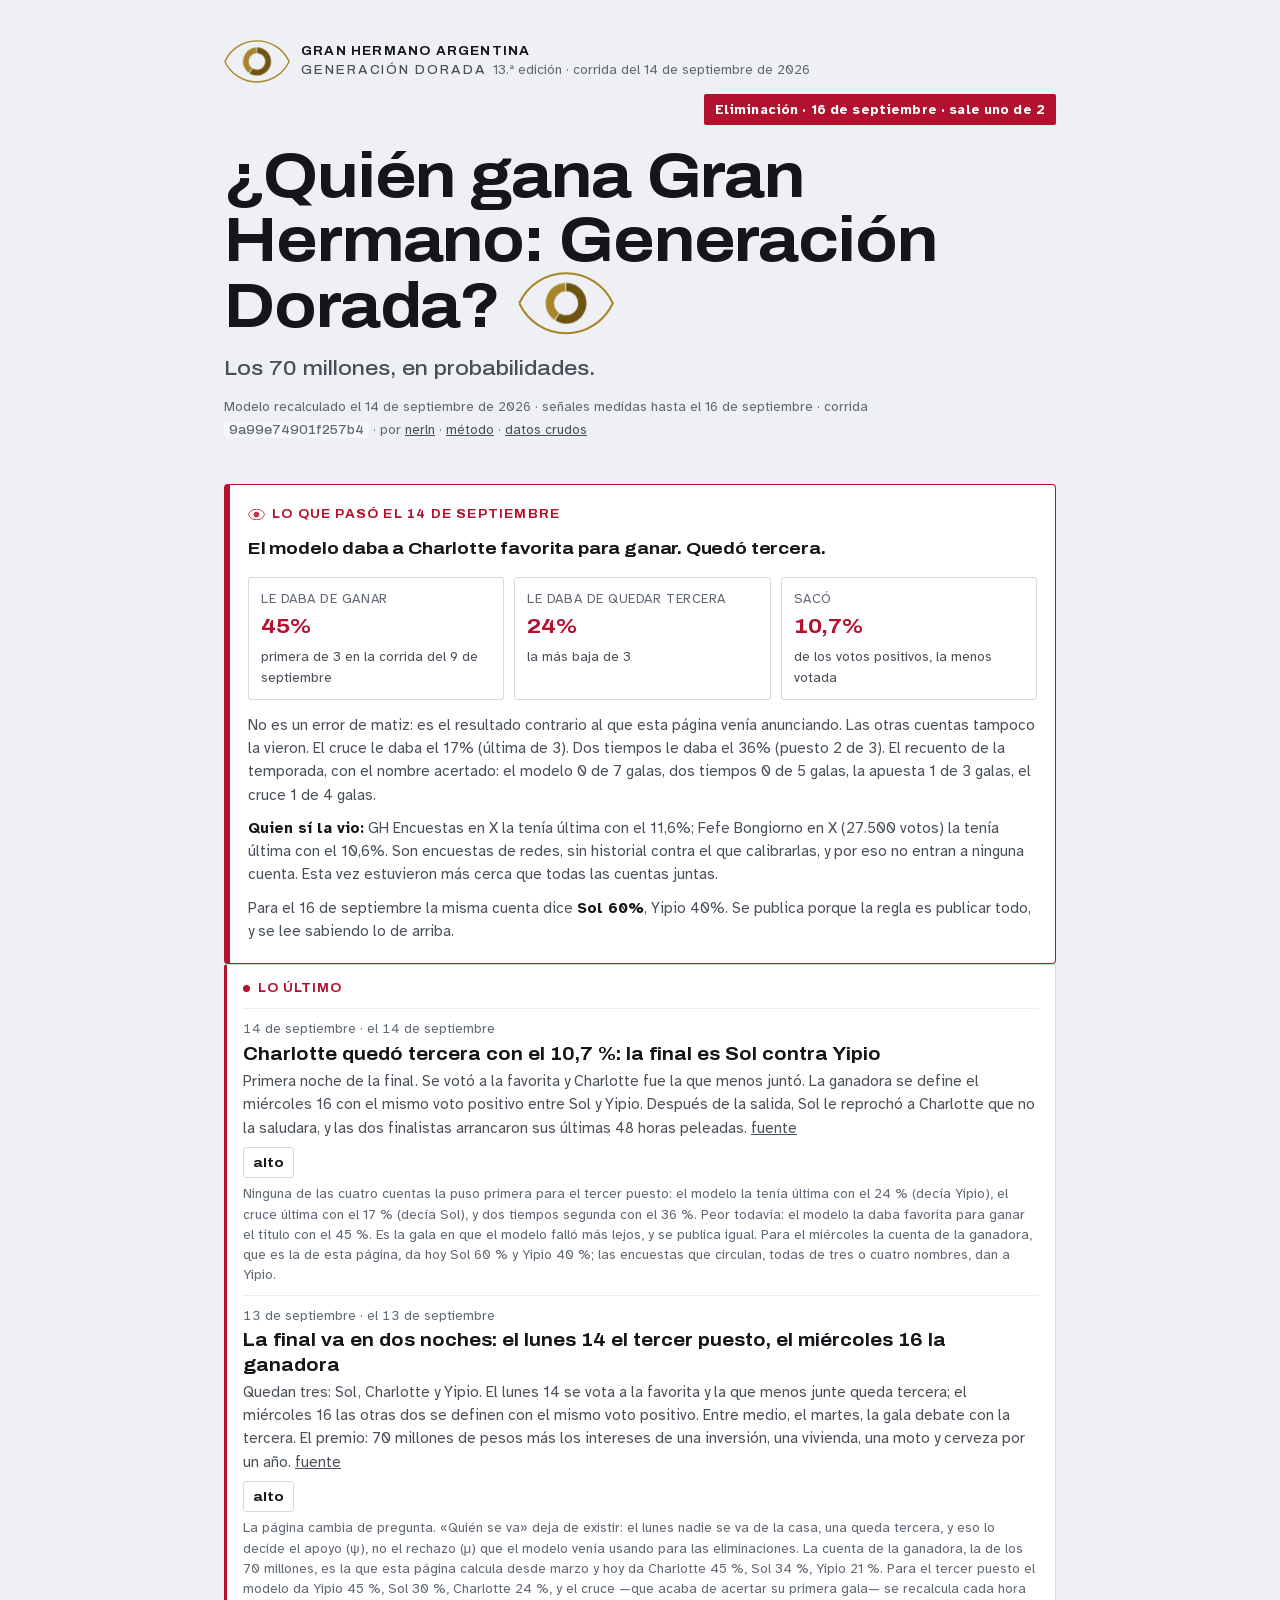
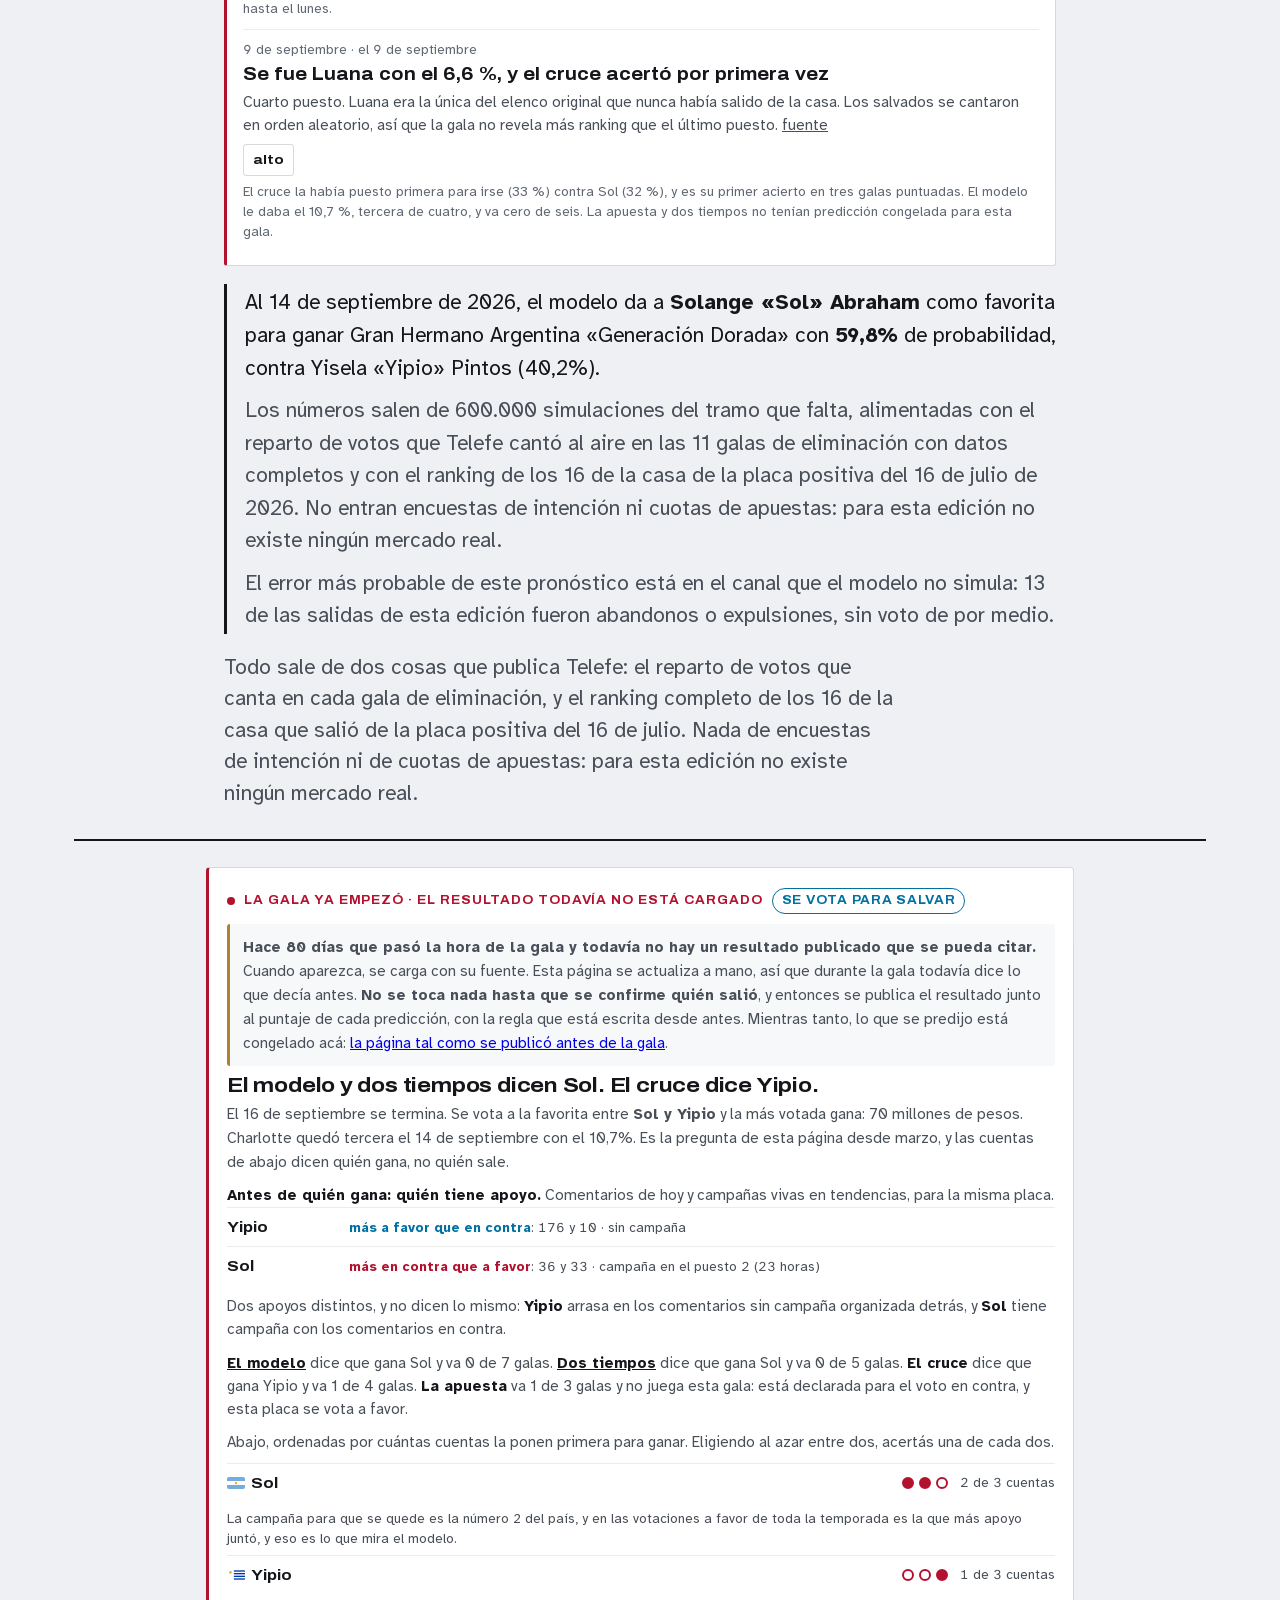
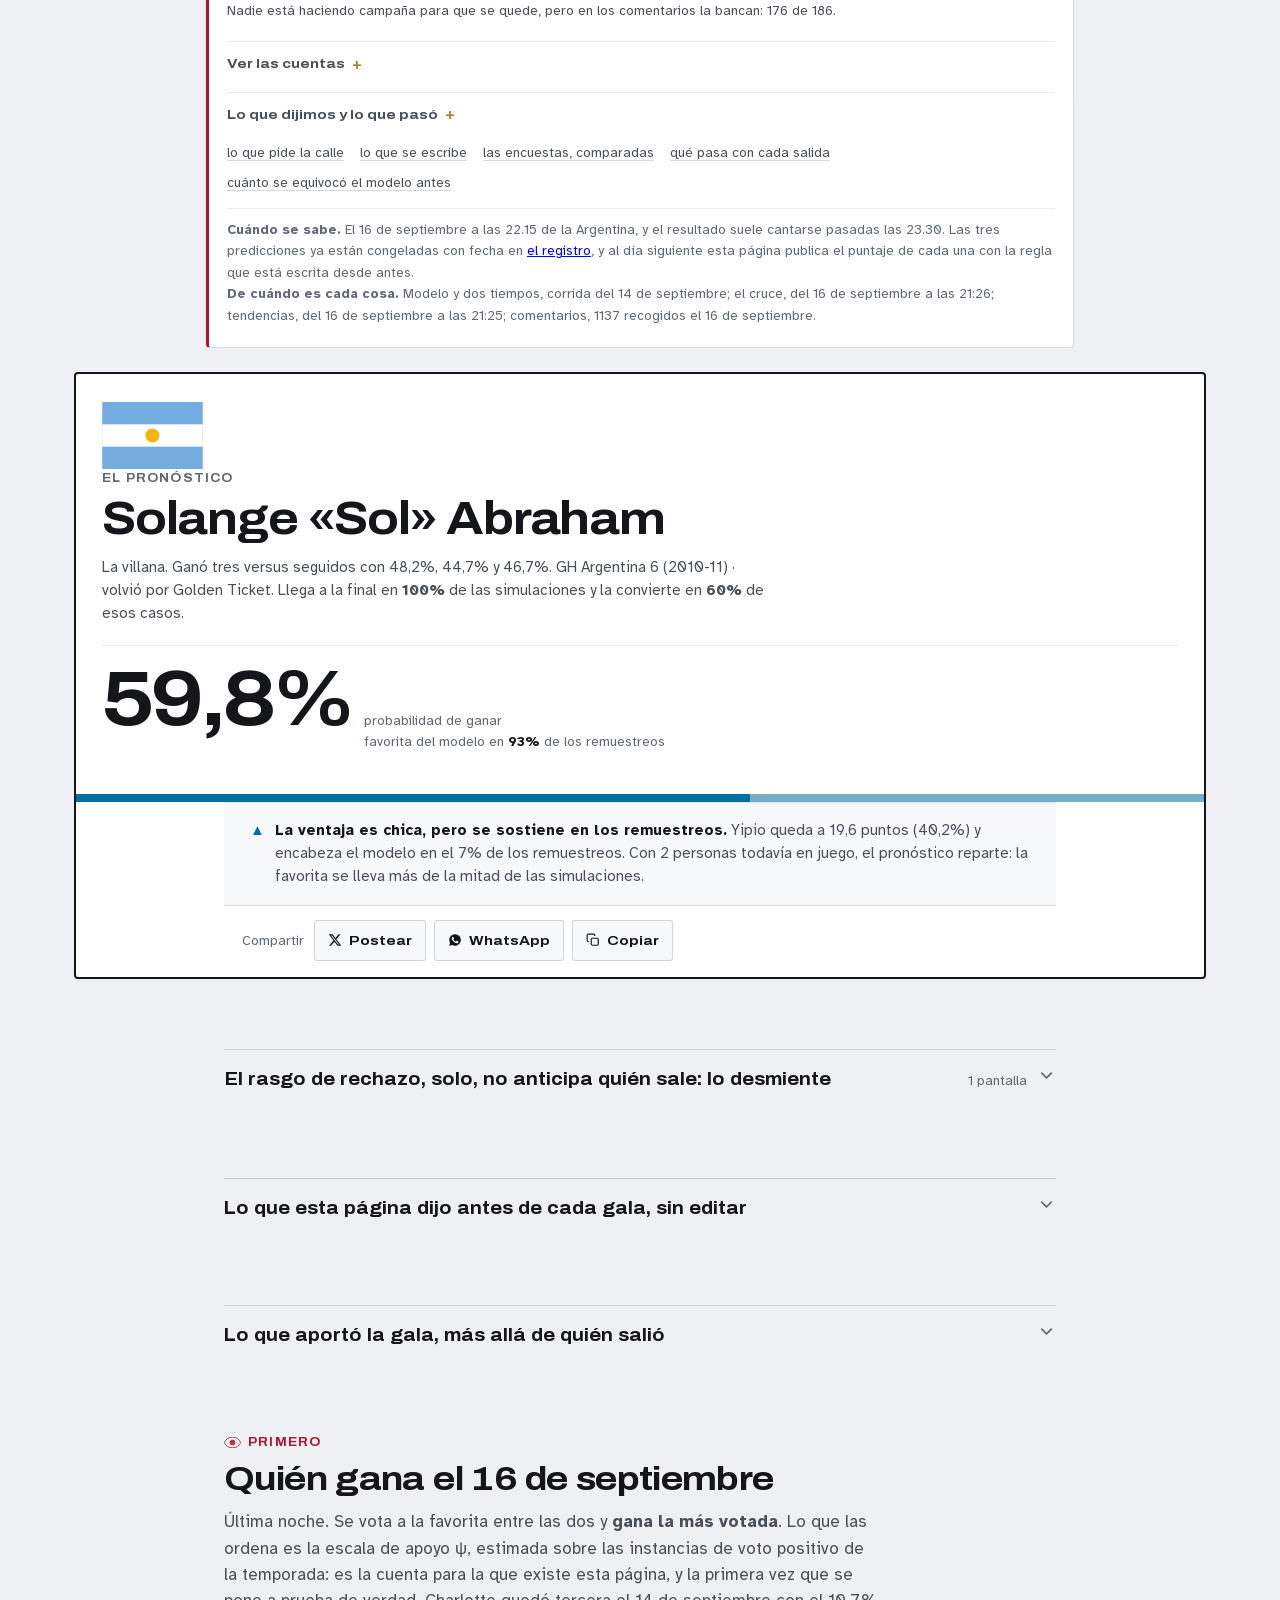
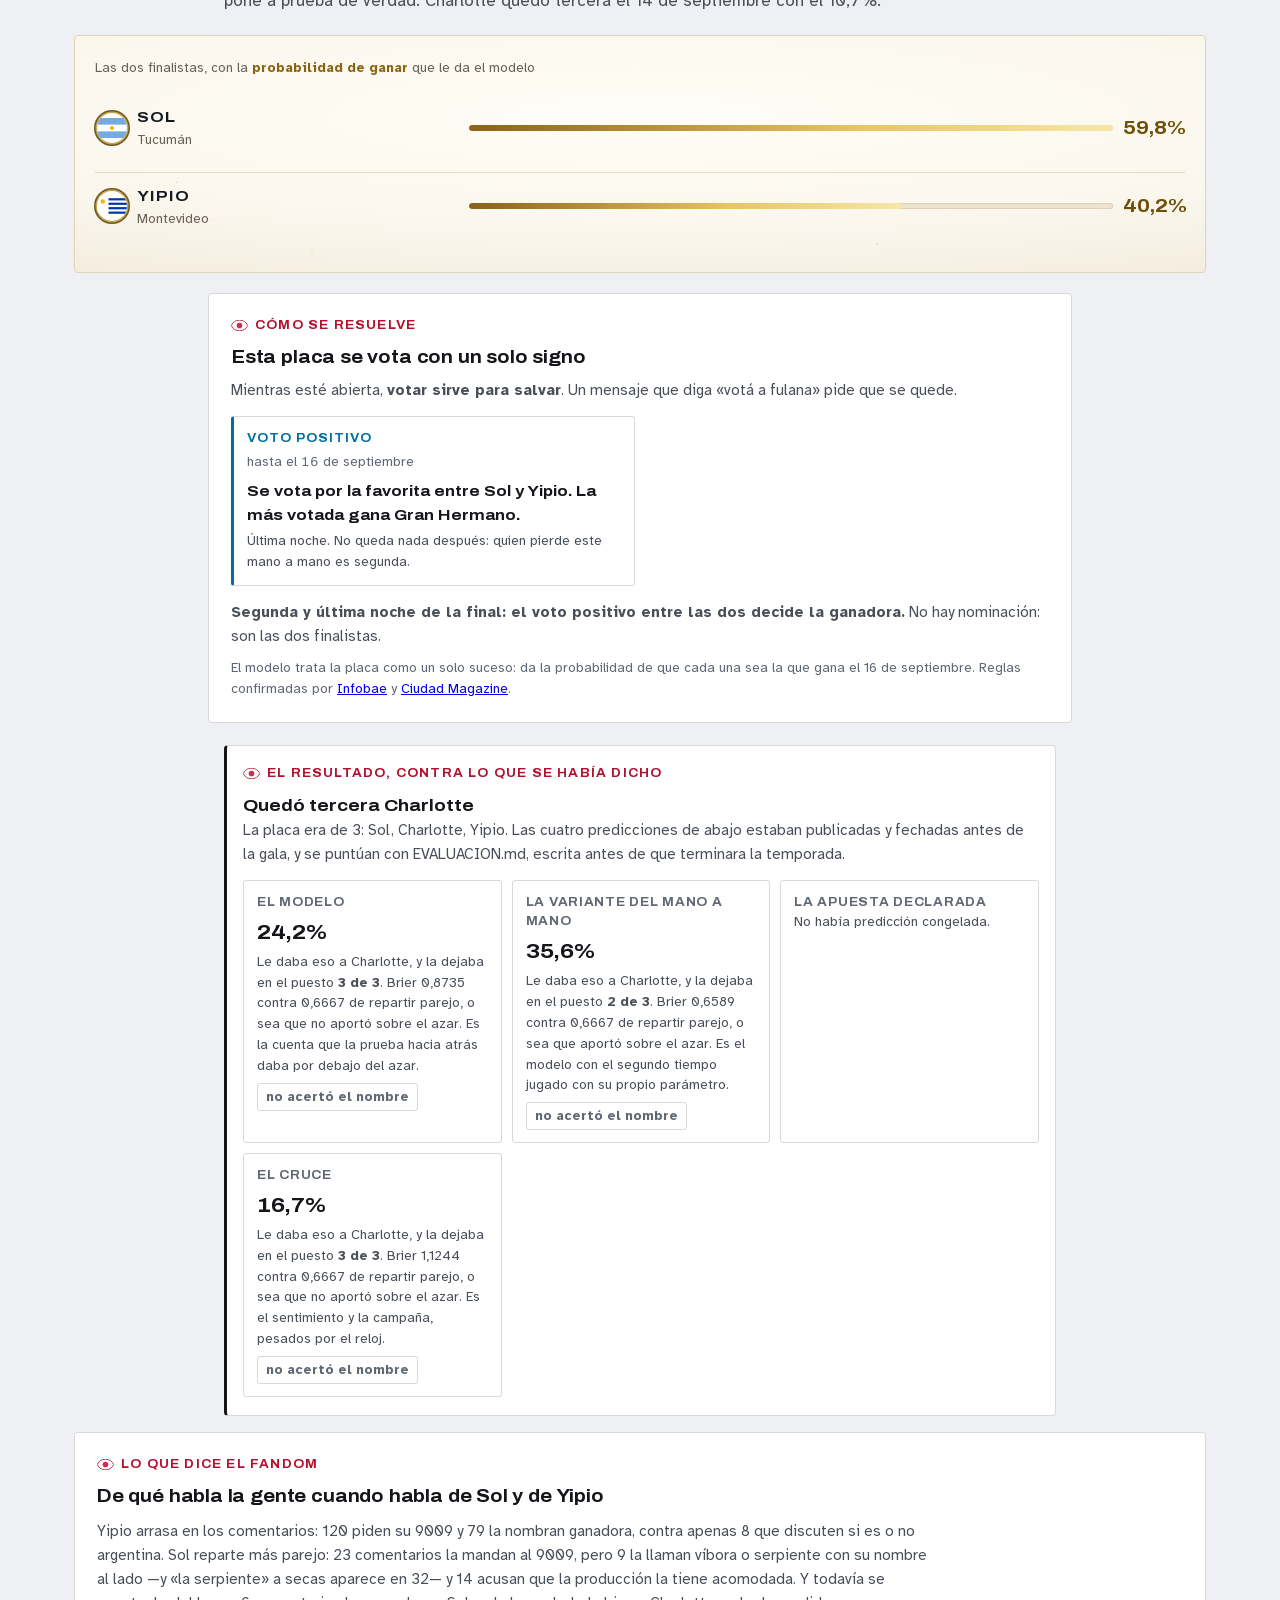
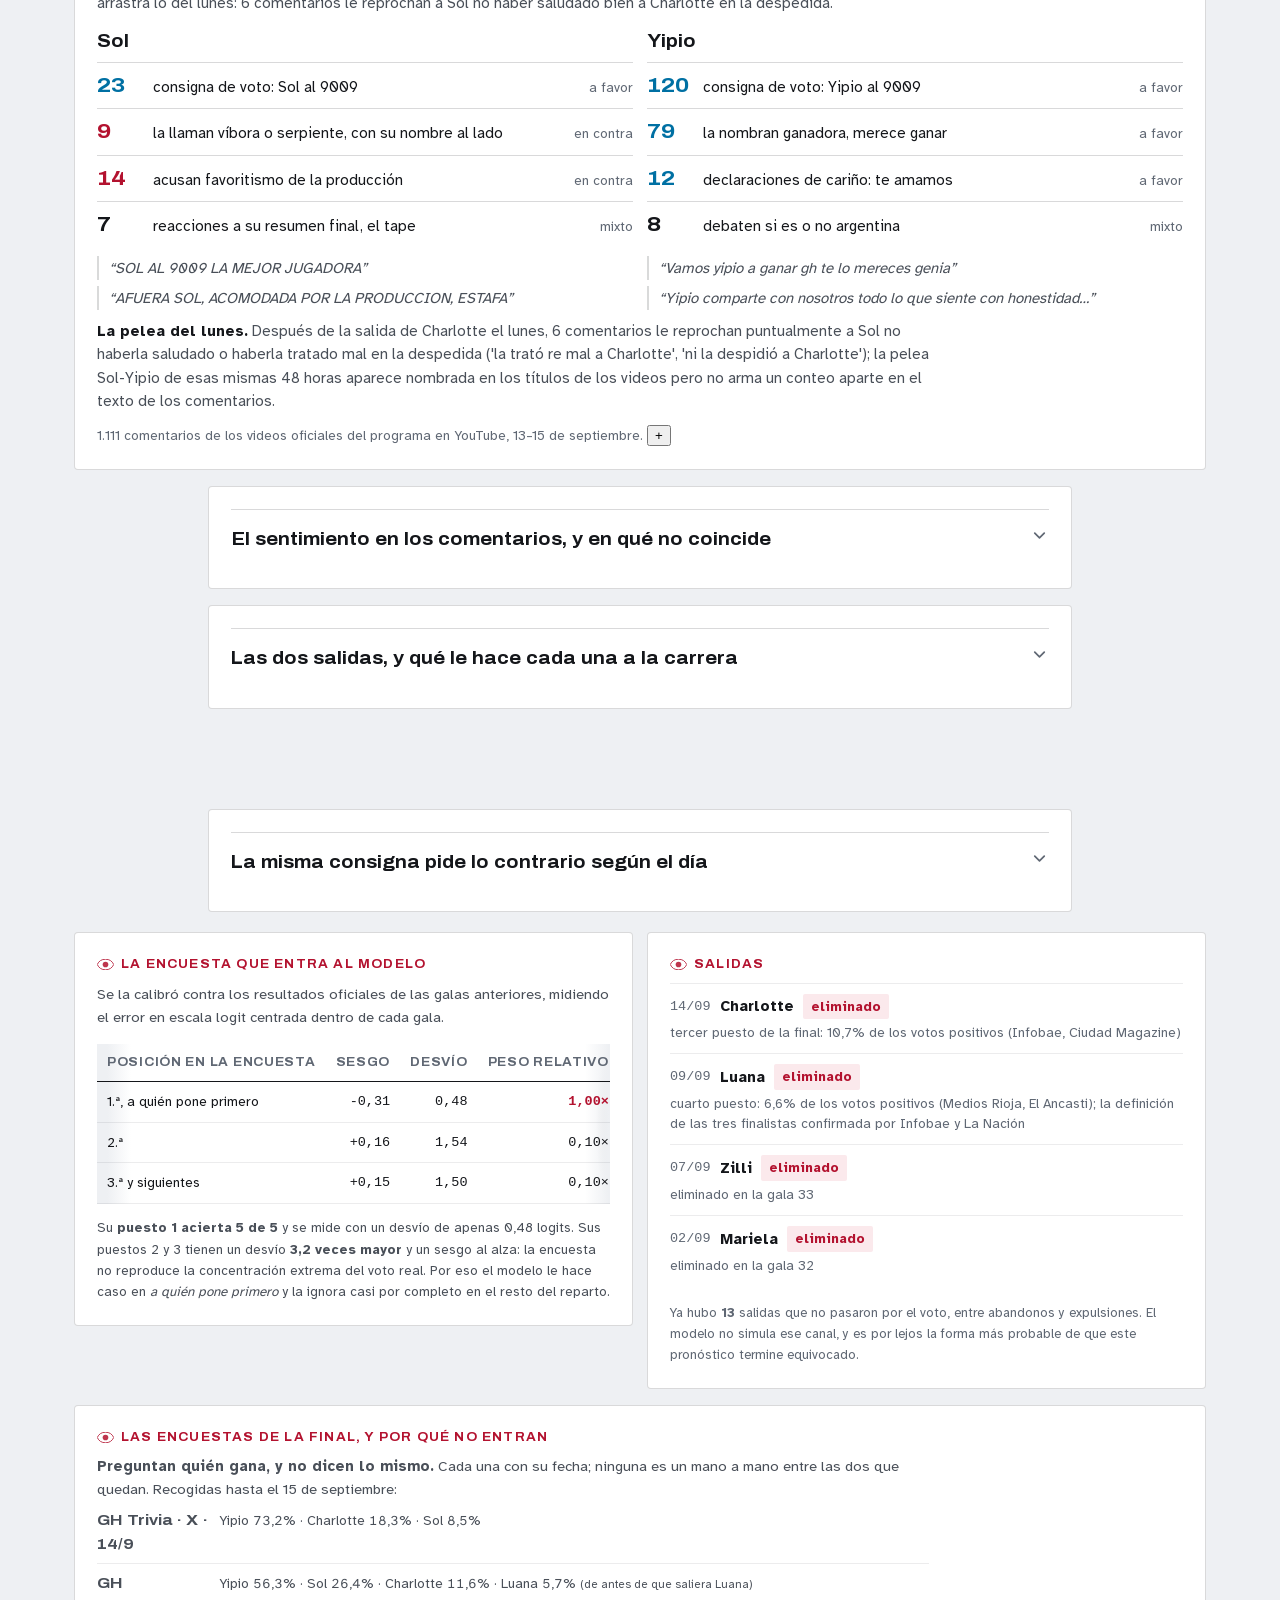
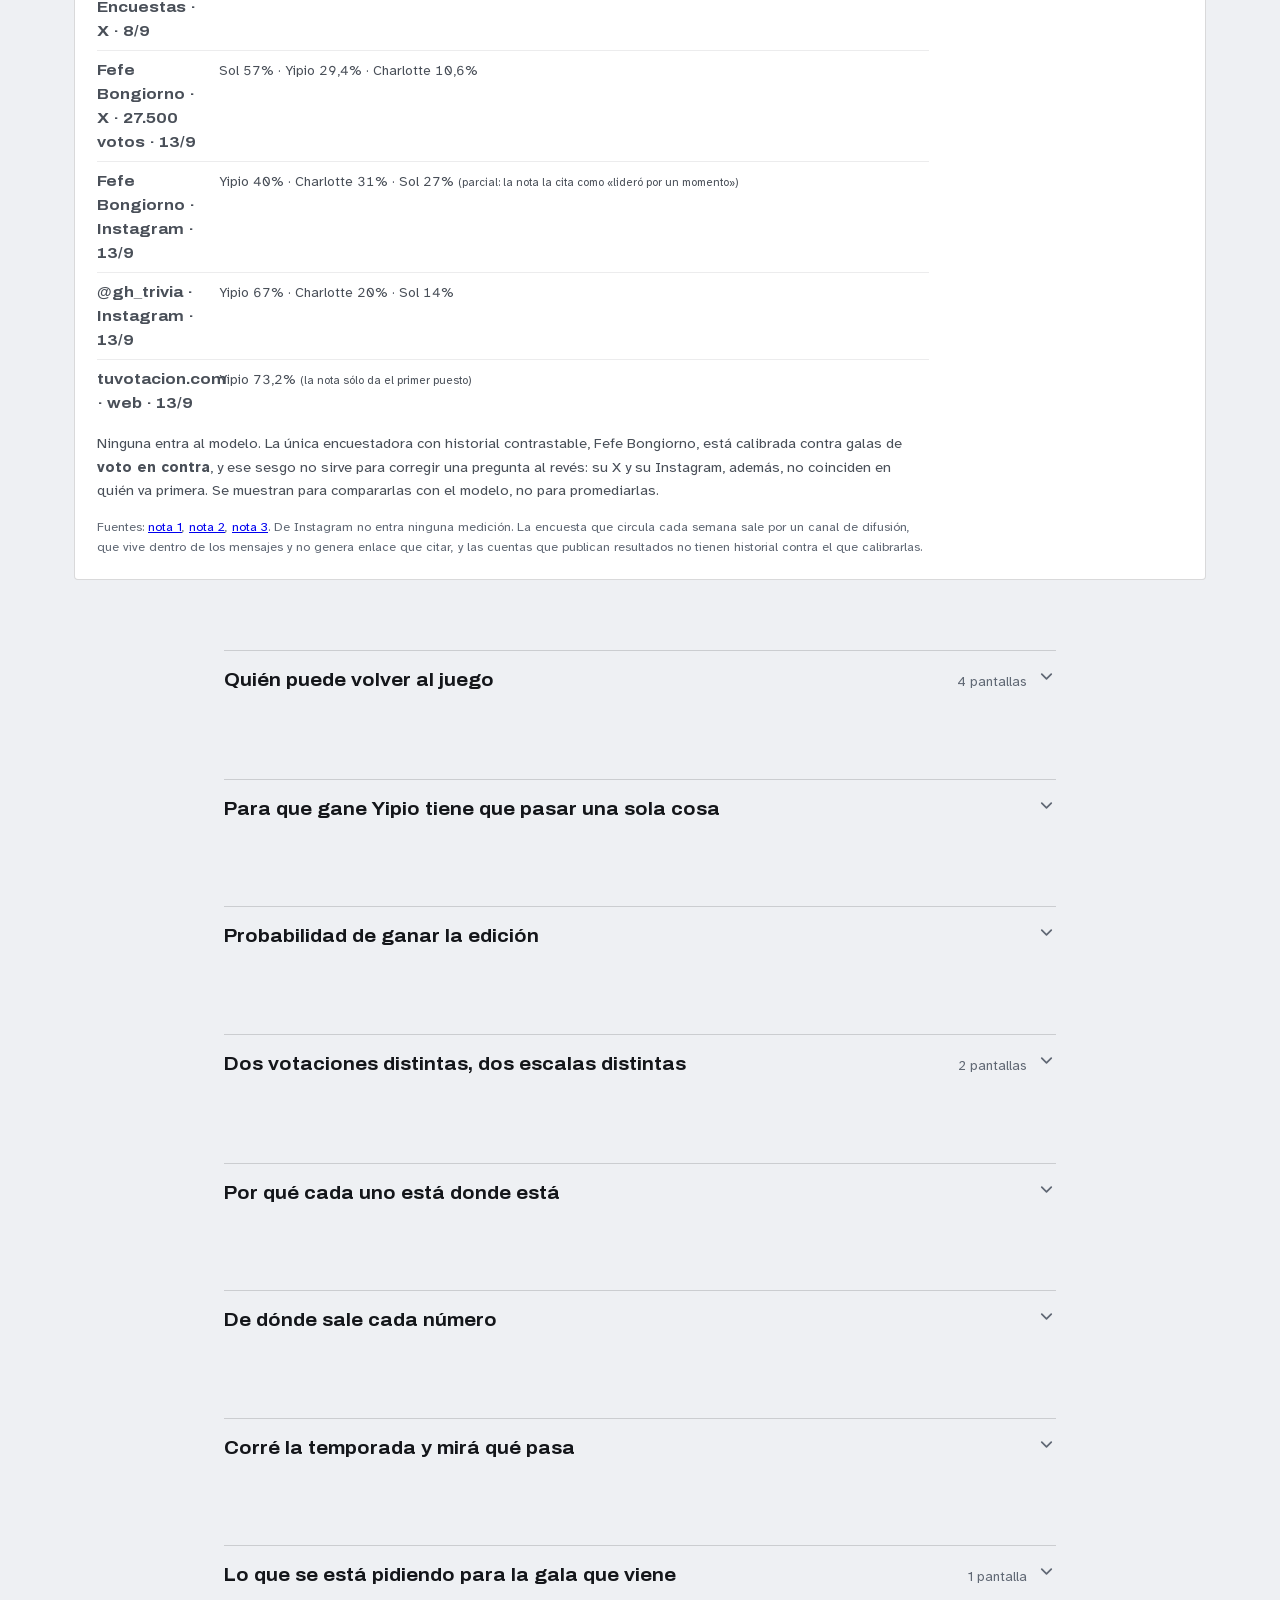
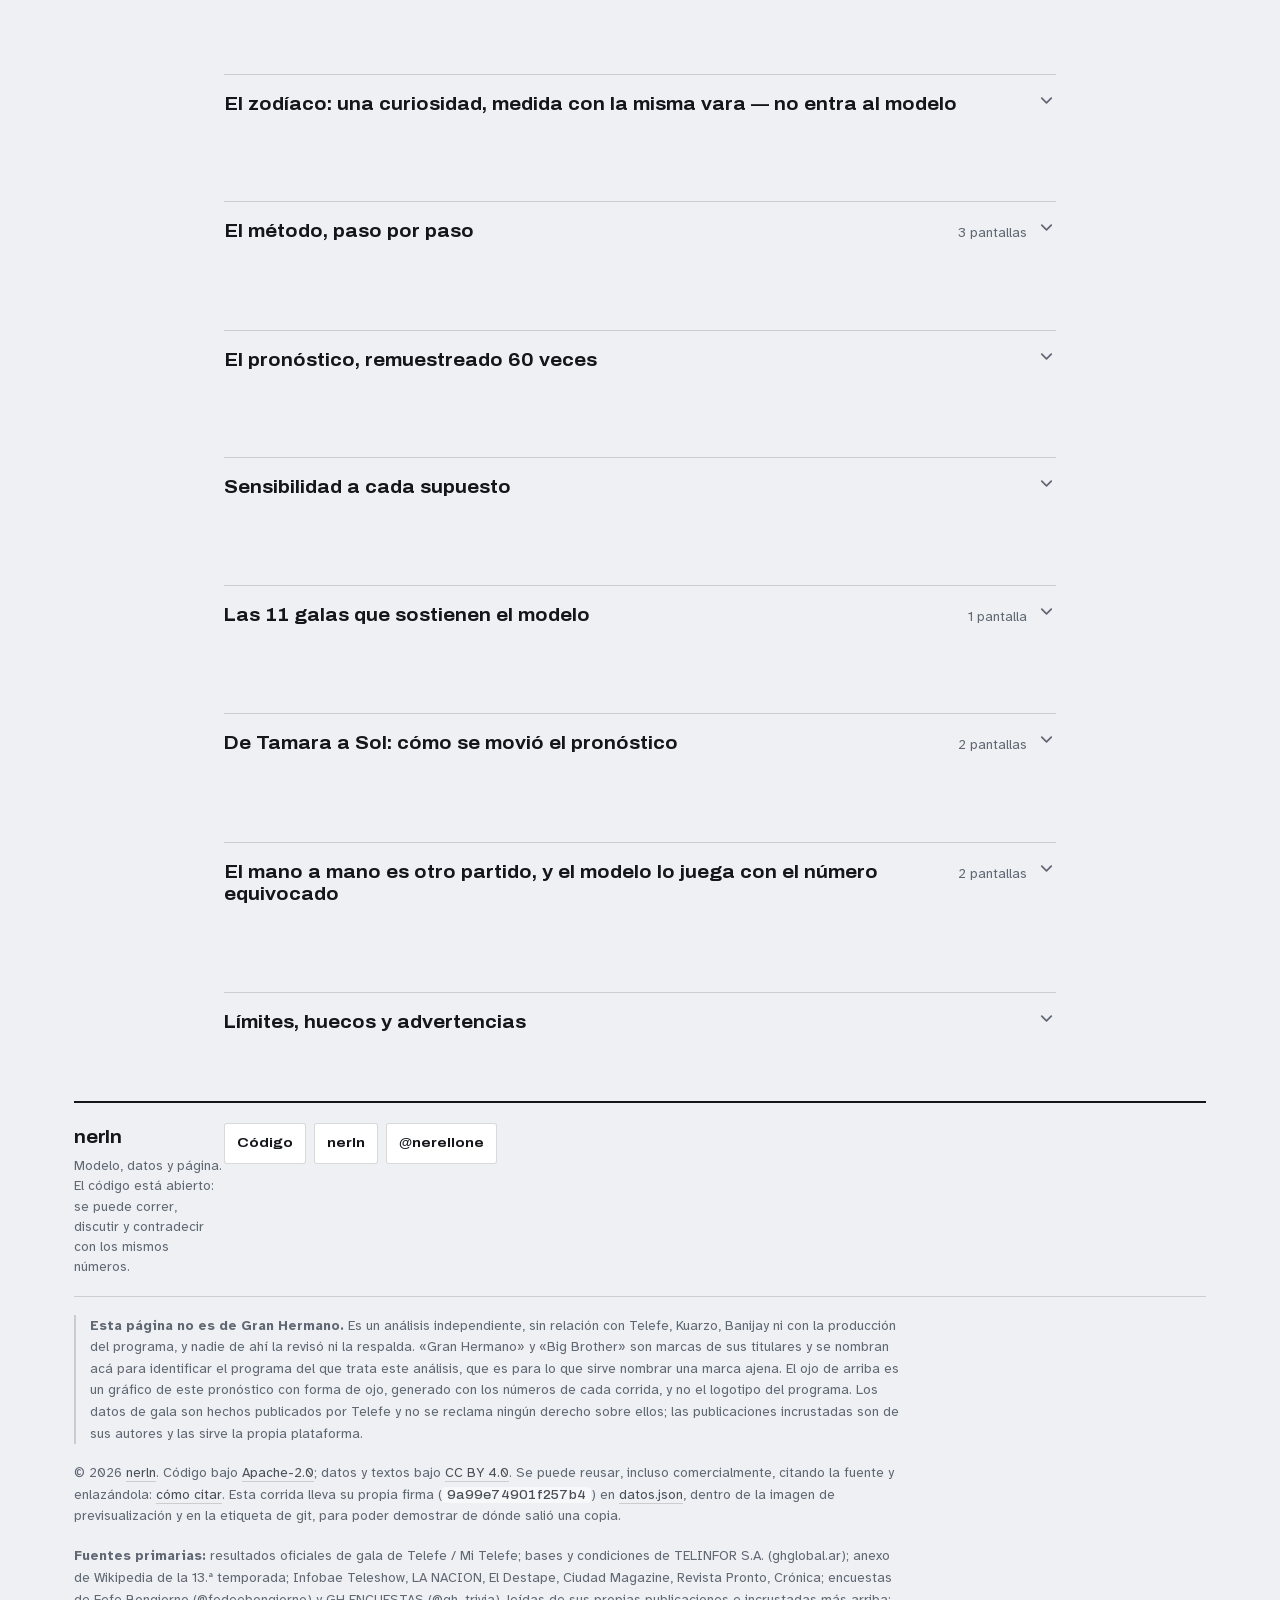
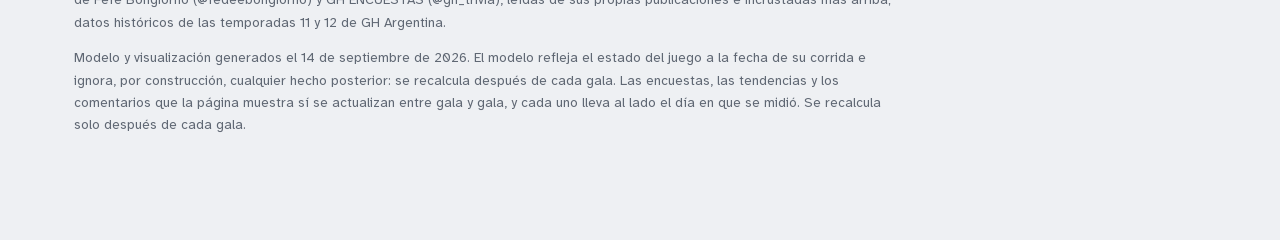
==== commit 7b0bd9c7: "refresco automatico · corrida 9a99e74901f257b4 Consignas, comentarios y cruce, releidos por .github/" ====
--- a/web/index.html
+++ b/web/index.html
@@ -31,8 +31,8 @@
 <link rel="icon" href="ojo.svg" type="image/svg+xml">
 <link rel="apple-touch-icon" href="og.png">
 <link rel="license" href="https://creativecommons.org/licenses/by/4.0/">
-<script type="application/ld+json">{"@context":"https://schema.org","@graph":[{"@type":"Person","@id":"https://nerln.github.io/placa/#nerln","name":"nerln","url":"https://github.com/nerln","sameAs":["https://github.com/nerln","https://x.com/nerellone","https://nerln.pages.dev"]},{"@type":"Article","@id":"https://nerln.github.io/placa/#articulo","headline":"¿Quién gana Gran Hermano: Generación Dorada? Pronóstico y probabilidades","description":"Pronóstico con 400.000 simulaciones sobre 11 galas con el reparto de votos publicado. Hoy: Sol 59,8% · Yipio 40,2%. Método, datos y código, abiertos.","inLanguage":"es-AR","datePublished":"2026-08-08","dateModified":"2026-09-14T23:00:00-03:00","author":{"@id":"https://nerln.github.io/placa/#nerln"},"publisher":{"@id":"https://nerln.github.io/placa/#nerln"},"isBasedOn":{"@id":"https://nerln.github.io/placa/#datos"},"license":"https://creativecommons.org/licenses/by/4.0/","mainEntityOfPage":"https://nerln.github.io/placa/","image":"https://nerln.github.io/placa/og.png","about":[{"@type":"TVSeries","name":"Gran Hermano Argentina"},{"@type":"TVSeason","name":"Generación Dorada","seasonNumber":13}],"citation":"Resultados de votación publicados por Telefe en cada gala de eliminación de la 13.ª edición"},{"@type":"Dataset","@id":"https://nerln.github.io/placa/#datos","name":"Pronóstico de Gran Hermano Argentina — Generación Dorada (2026)","description":"Pronóstico con 400.000 simulaciones sobre 11 galas con el reparto de votos publicado. Hoy: Sol 59,8% · Yipio 40,2%. Método, datos y código, abiertos.","url":"https://nerln.github.io/placa/","sameAs":"https://github.com/nerln/placa","license":"https://creativecommons.org/licenses/by/4.0/","isAccessibleForFree":true,"dateModified":"2026-09-14","version":"b46b9d8af0b4c7b3","inLanguage":"es-AR","creator":{"@id":"https://nerln.github.io/placa/#nerln"},"citation":"nerln, «placa: pronóstico de Gran Hermano Argentina» (2026), https://github.com/nerln/placa","distribution":[{"@type":"DataDownload","encodingFormat":"application/json","contentUrl":"https://nerln.github.io/placa/datos.json"}]}]}</script>
-<script src="datos.js?v=b46b9d8af0b4c7b3"></script>
+<script type="application/ld+json">{"@context":"https://schema.org","@graph":[{"@type":"Person","@id":"https://nerln.github.io/placa/#nerln","name":"nerln","url":"https://github.com/nerln","sameAs":["https://github.com/nerln","https://x.com/nerellone","https://nerln.pages.dev"]},{"@type":"Article","@id":"https://nerln.github.io/placa/#articulo","headline":"¿Quién gana Gran Hermano: Generación Dorada? Pronóstico y probabilidades","description":"Pronóstico con 400.000 simulaciones sobre 11 galas con el reparto de votos publicado. Hoy: Sol 59,8% · Yipio 40,2%. Método, datos y código, abiertos.","inLanguage":"es-AR","datePublished":"2026-08-08","dateModified":"2026-09-14T23:00:00-03:00","author":{"@id":"https://nerln.github.io/placa/#nerln"},"publisher":{"@id":"https://nerln.github.io/placa/#nerln"},"isBasedOn":{"@id":"https://nerln.github.io/placa/#datos"},"license":"https://creativecommons.org/licenses/by/4.0/","mainEntityOfPage":"https://nerln.github.io/placa/","image":"https://nerln.github.io/placa/og.png","about":[{"@type":"TVSeries","name":"Gran Hermano Argentina"},{"@type":"TVSeason","name":"Generación Dorada","seasonNumber":13}],"citation":"Resultados de votación publicados por Telefe en cada gala de eliminación de la 13.ª edición"},{"@type":"Dataset","@id":"https://nerln.github.io/placa/#datos","name":"Pronóstico de Gran Hermano Argentina — Generación Dorada (2026)","description":"Pronóstico con 400.000 simulaciones sobre 11 galas con el reparto de votos publicado. Hoy: Sol 59,8% · Yipio 40,2%. Método, datos y código, abiertos.","url":"https://nerln.github.io/placa/","sameAs":"https://github.com/nerln/placa","license":"https://creativecommons.org/licenses/by/4.0/","isAccessibleForFree":true,"dateModified":"2026-09-14","version":"9a99e74901f257b4","inLanguage":"es-AR","creator":{"@id":"https://nerln.github.io/placa/#nerln"},"citation":"nerln, «placa: pronóstico de Gran Hermano Argentina» (2026), https://github.com/nerln/placa","distribution":[{"@type":"DataDownload","encodingFormat":"application/json","contentUrl":"https://nerln.github.io/placa/datos.json"}]}]}</script>
+<script src="datos.js?v=9a99e74901f257b4"></script>
 <script src="vendor/gsap.min.js" defer></script>
 
 <style>
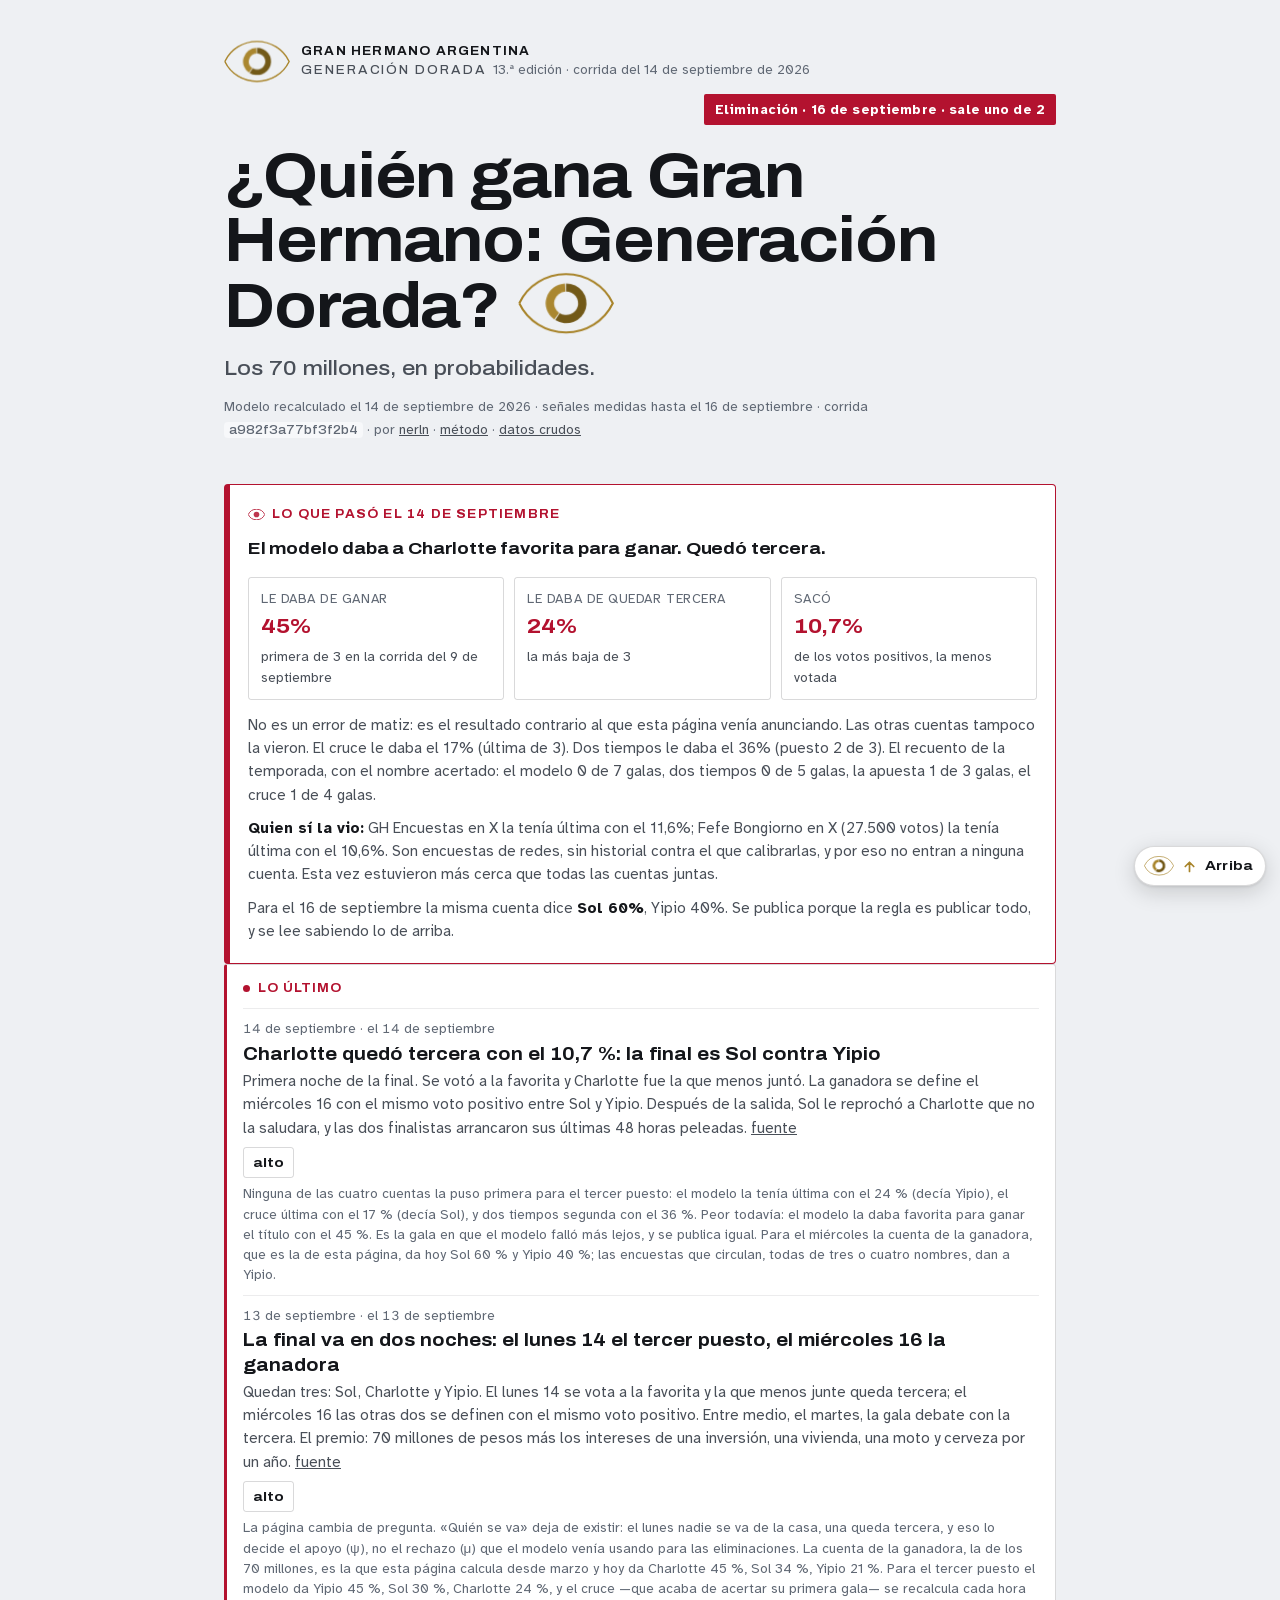
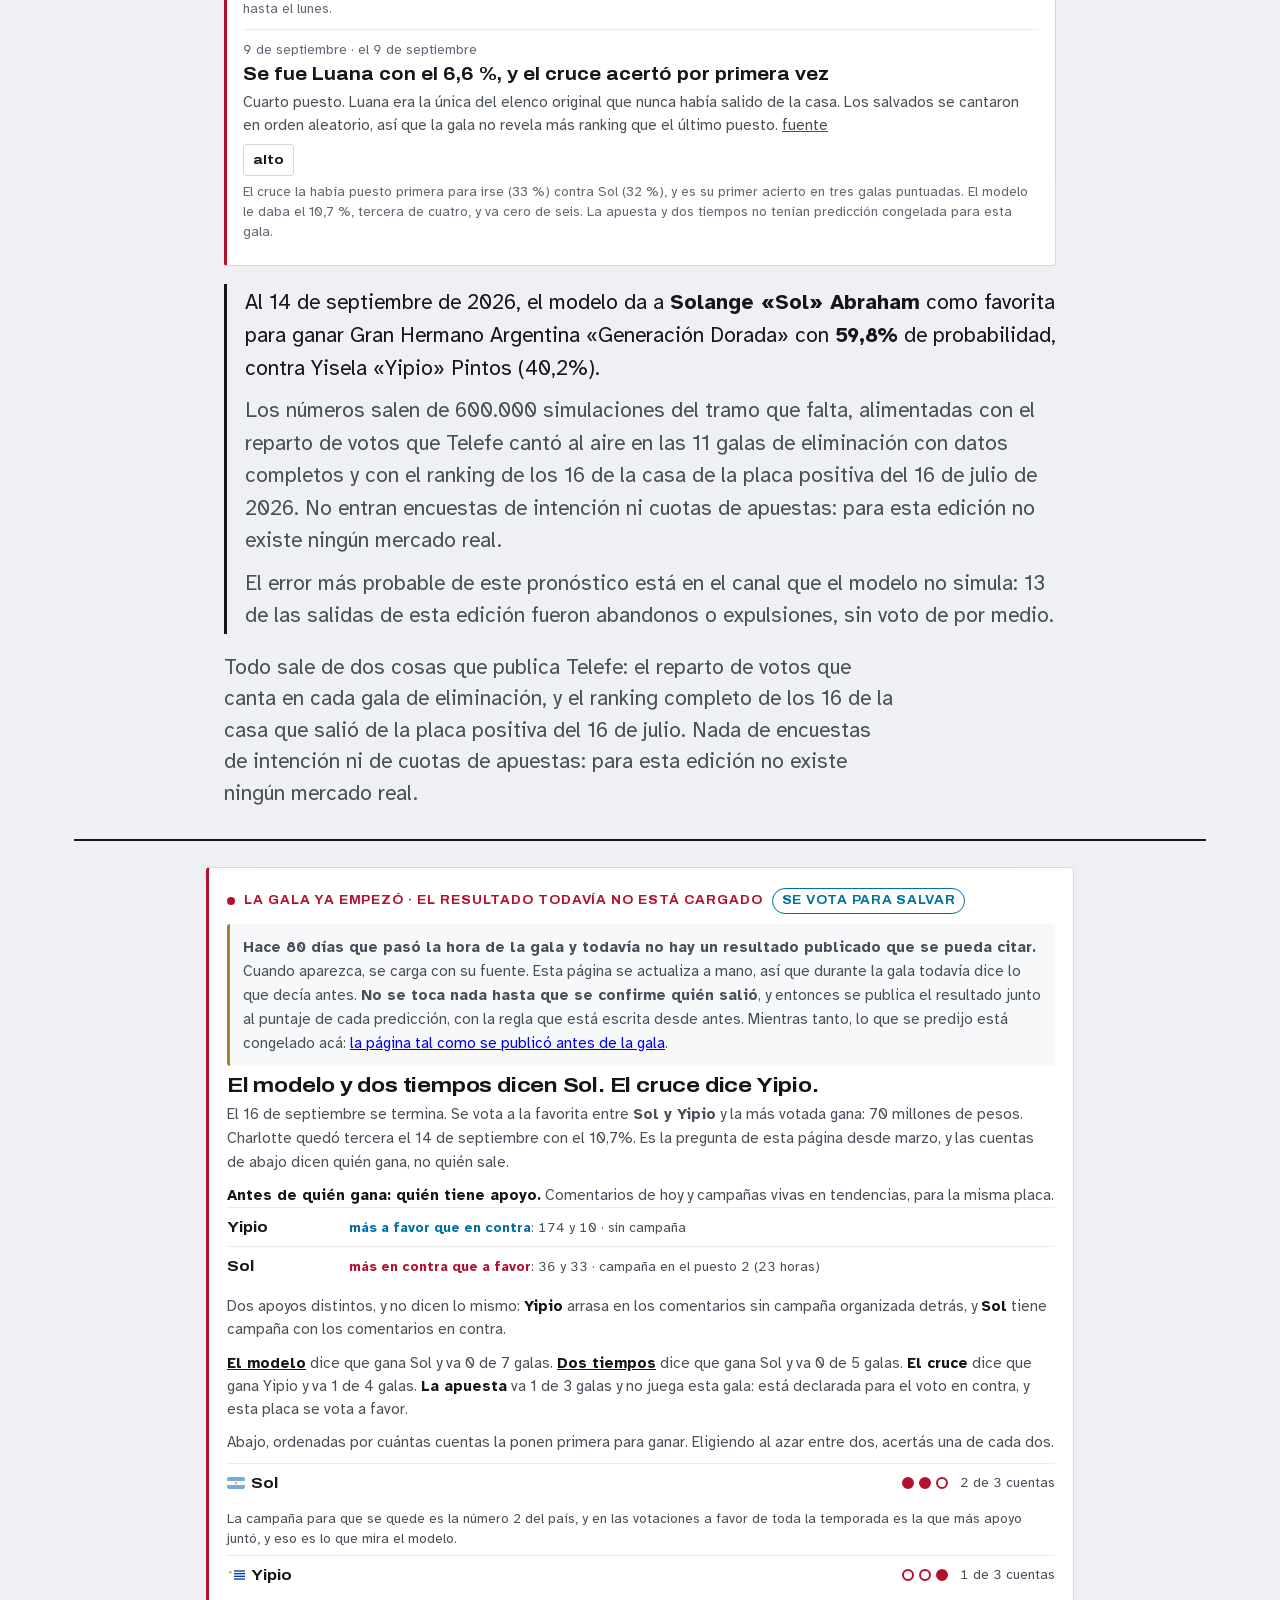
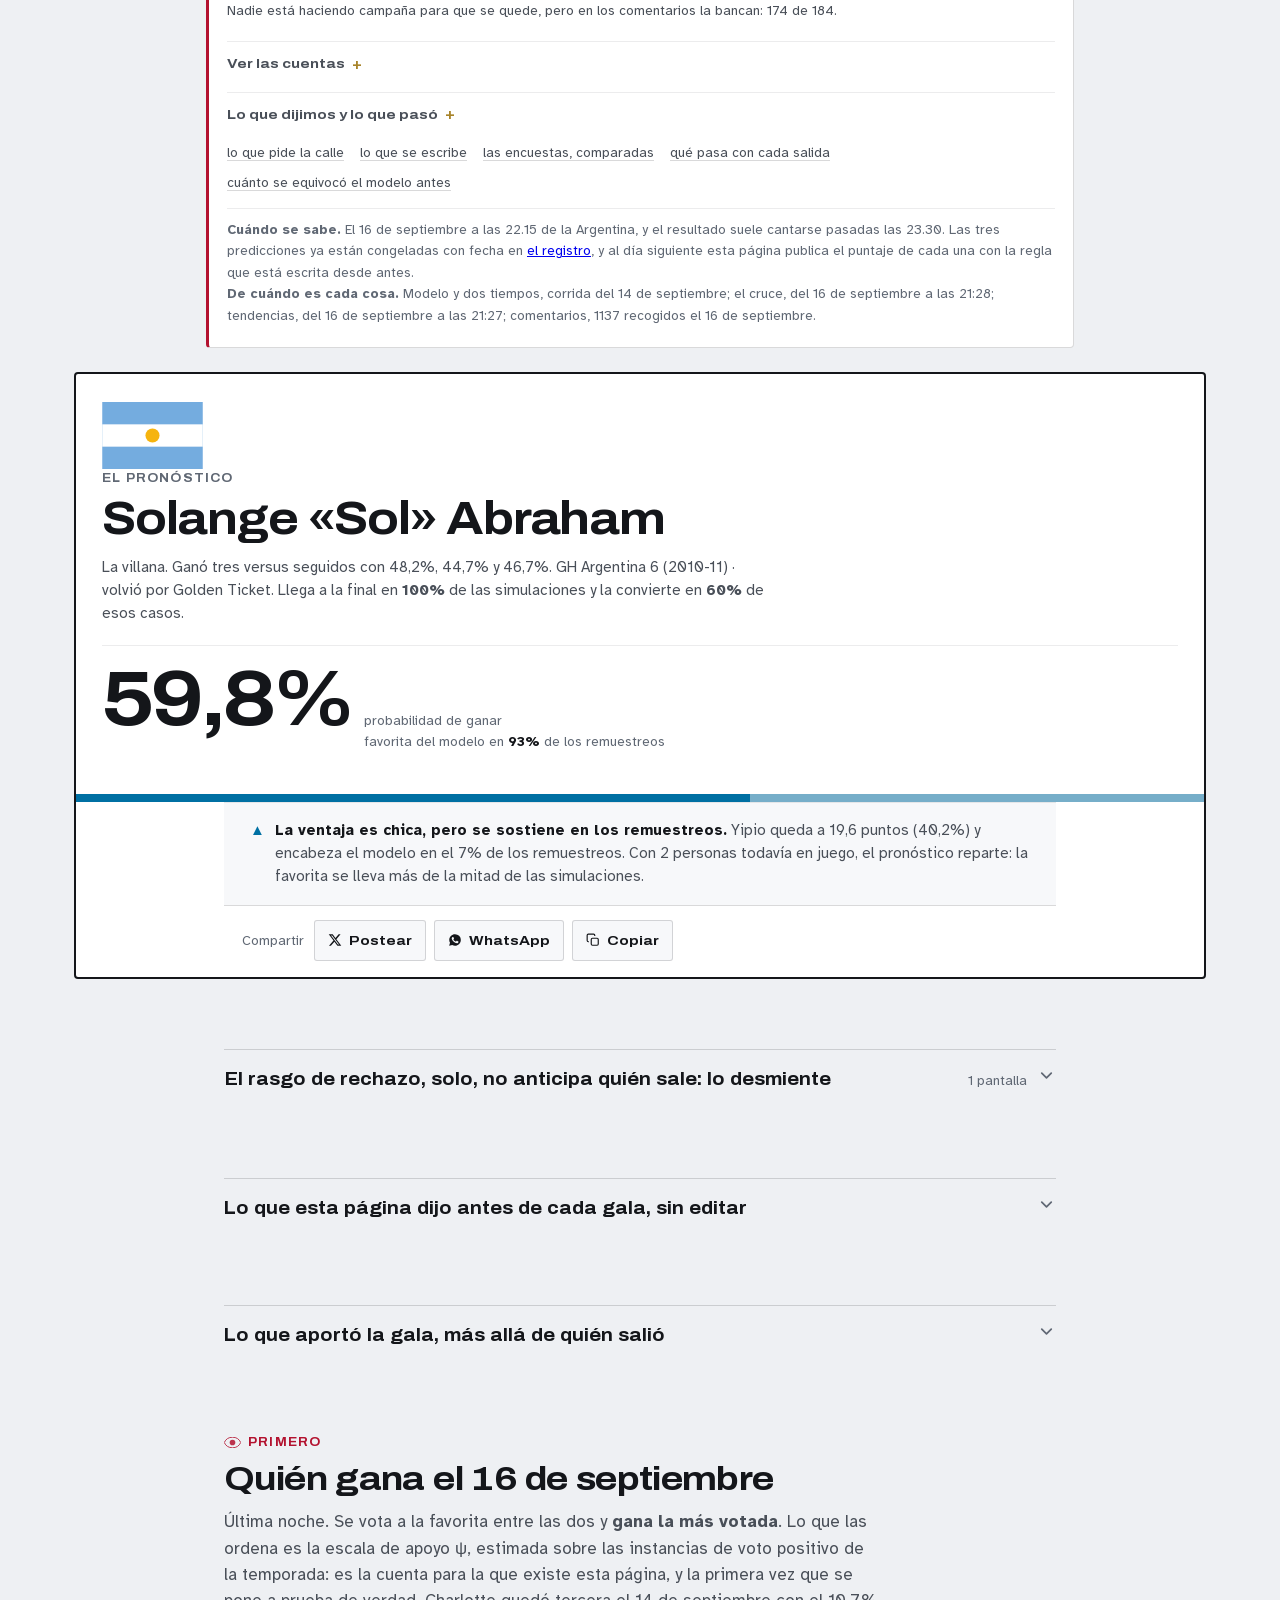
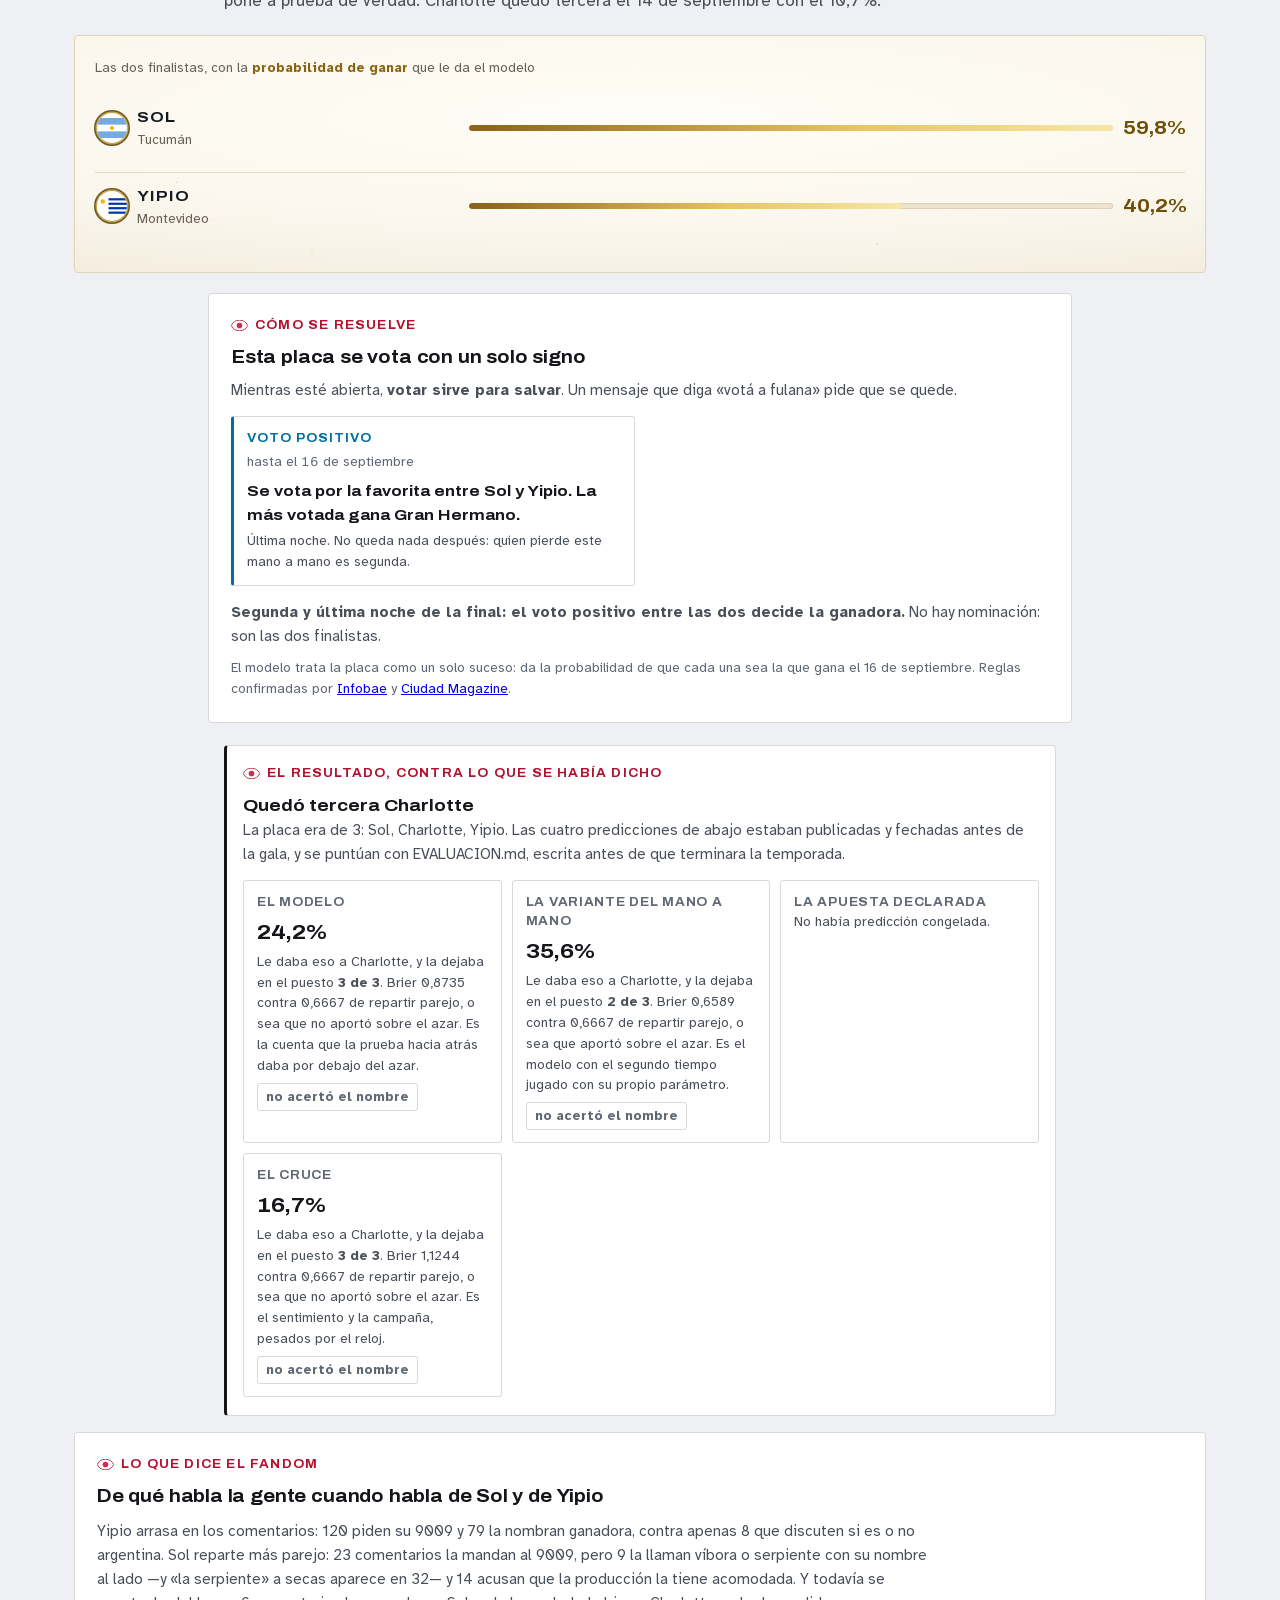
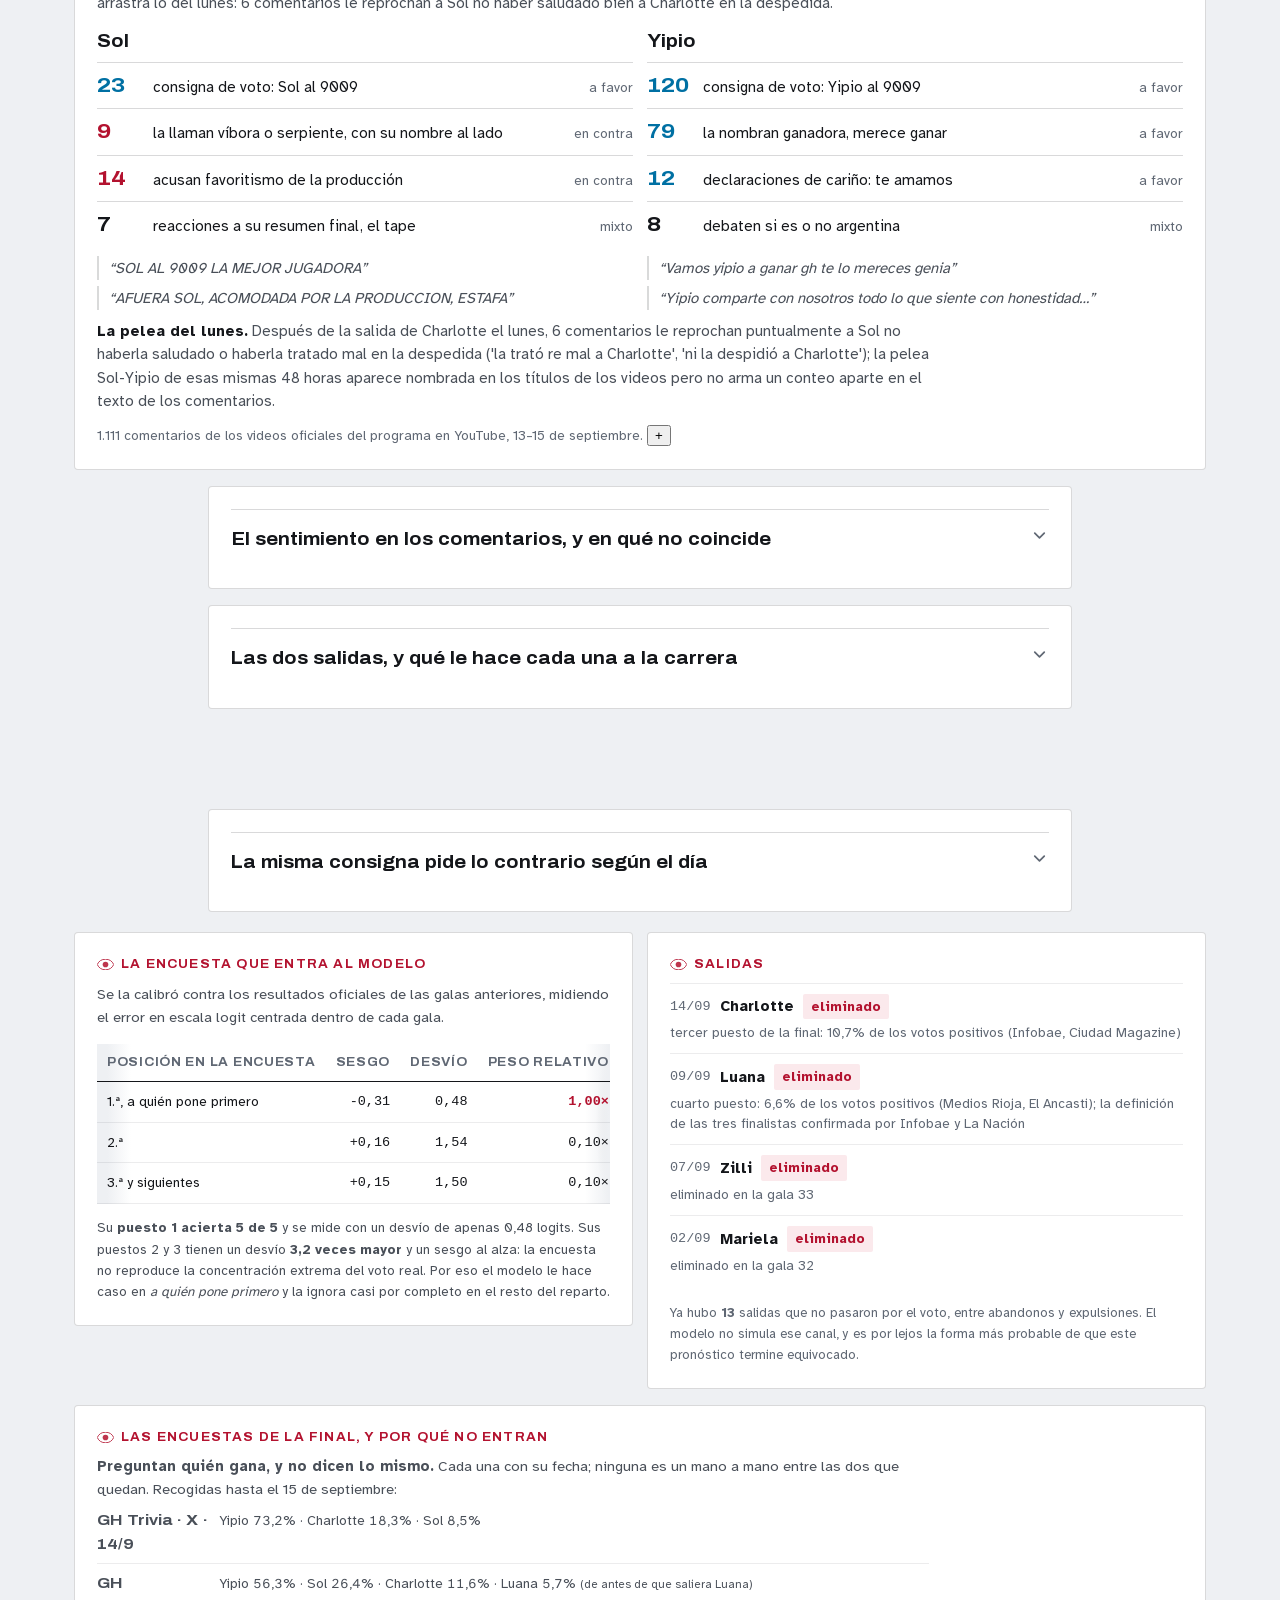
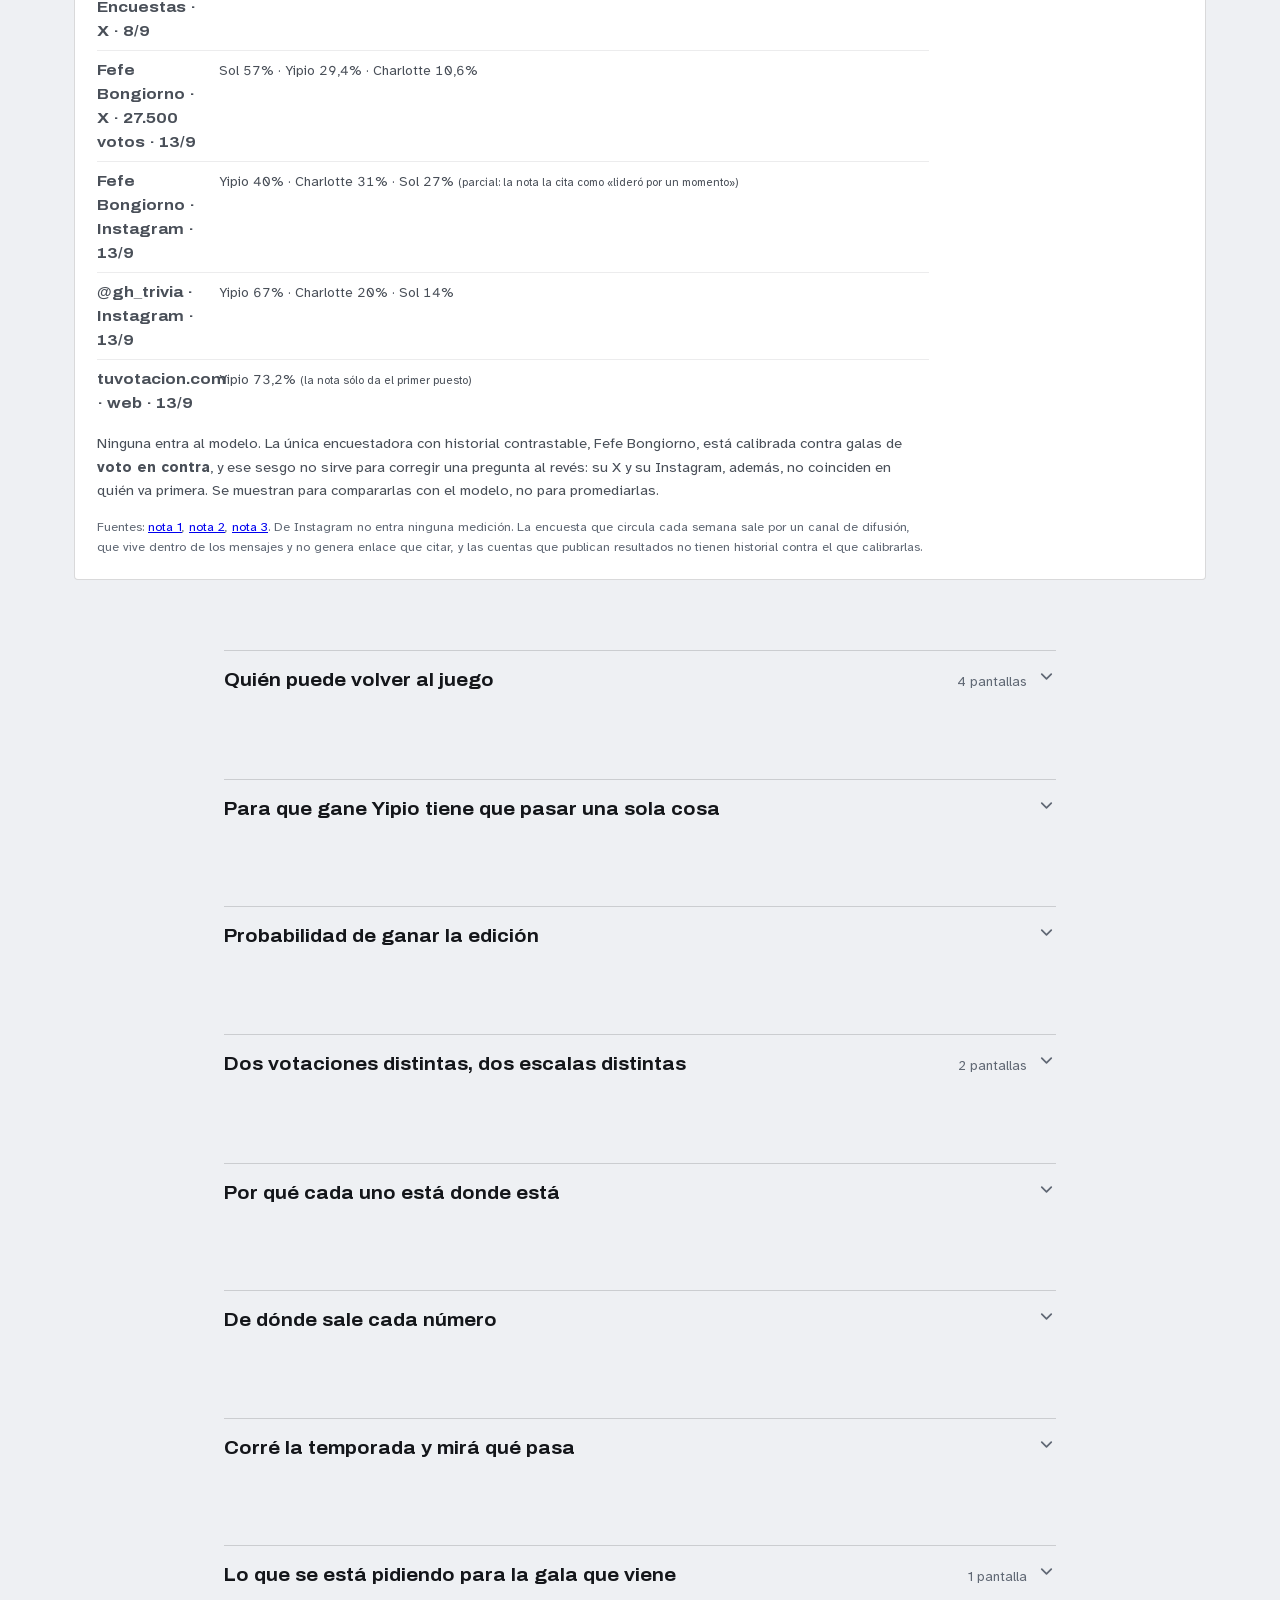
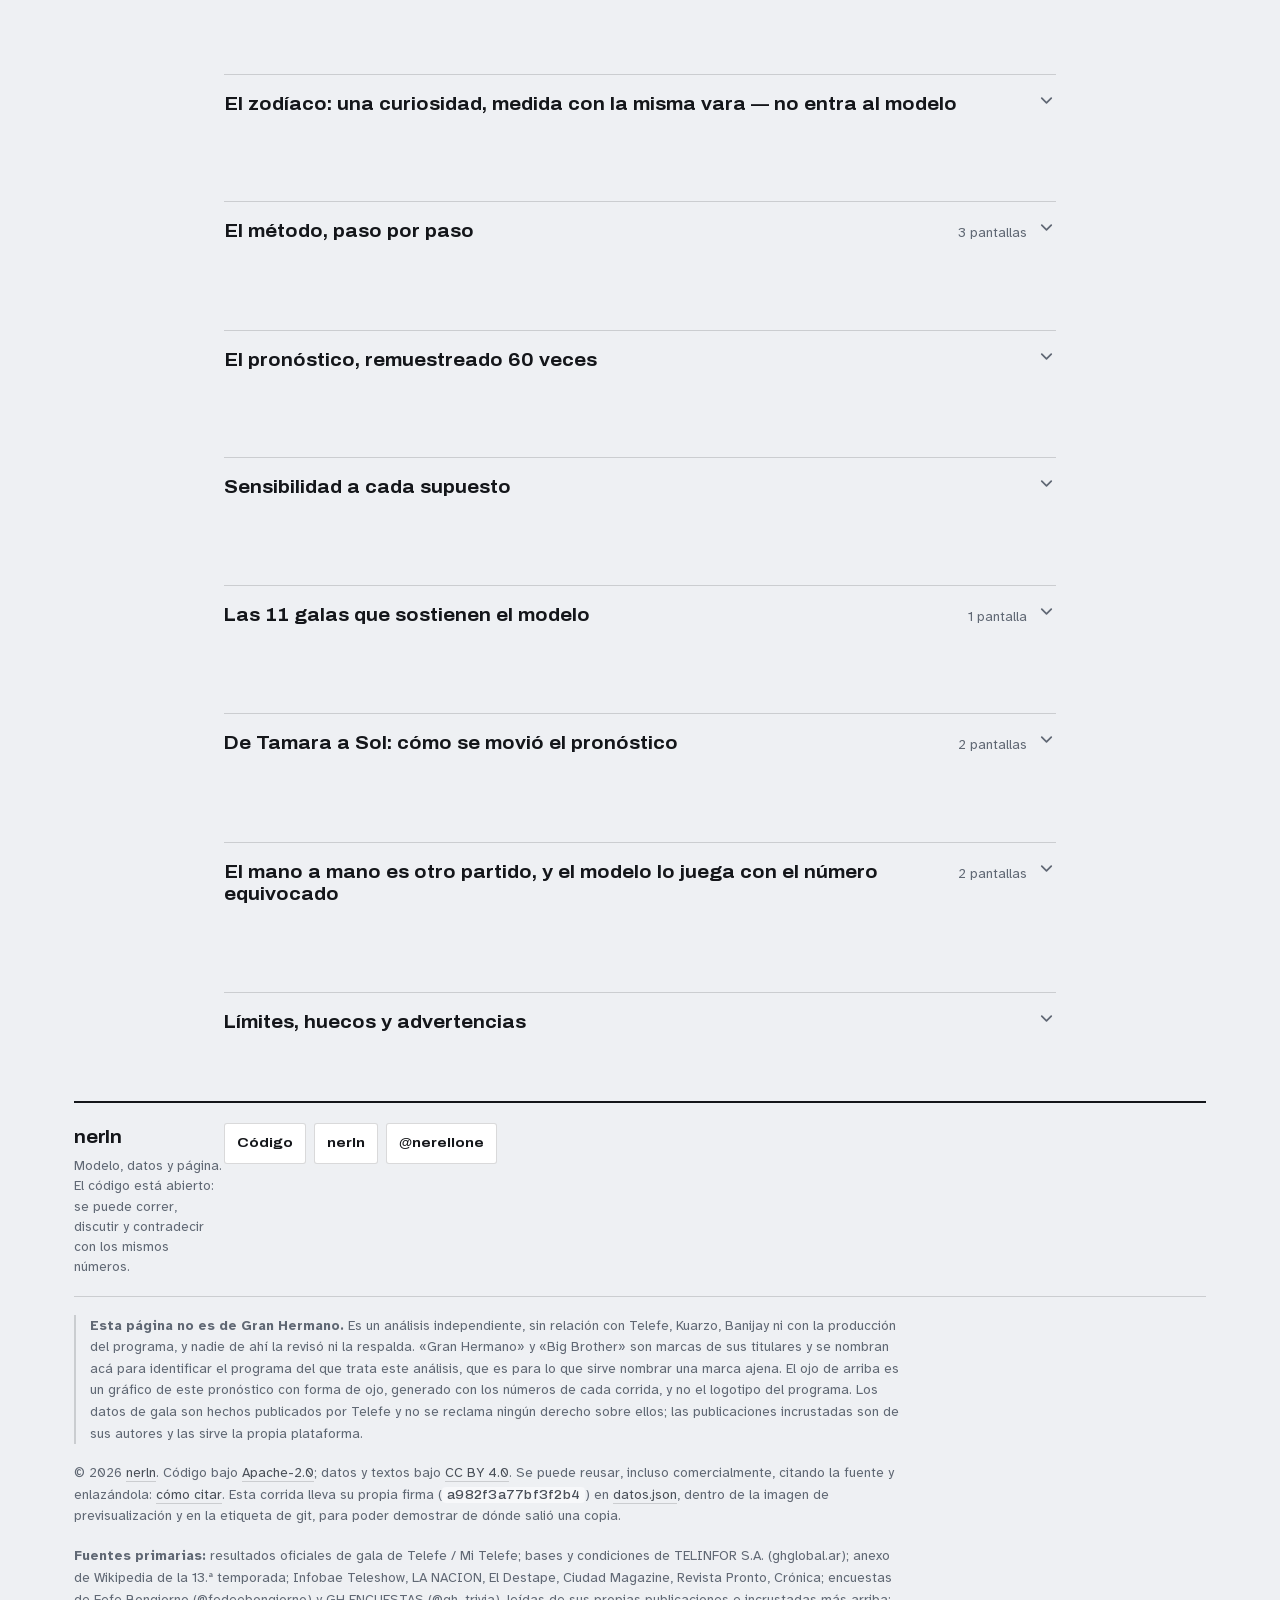
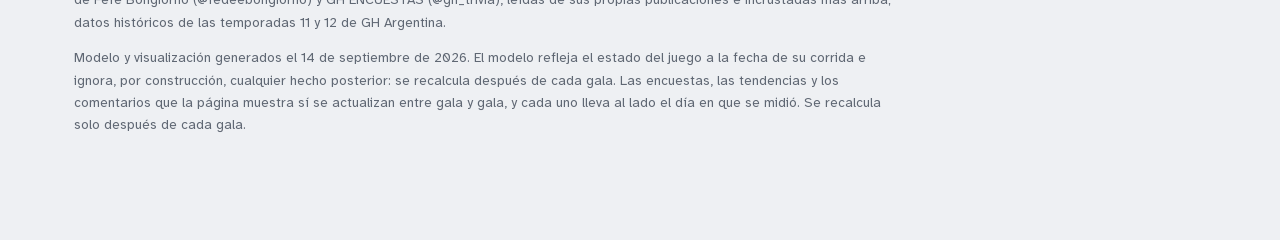
==== commit 4b9aad9d: "refresco automatico · corrida a982f3a77bf3f2b4 Consignas, comentarios y cruce, releidos por .github/" ====
--- a/web/index.html
+++ b/web/index.html
@@ -31,8 +31,8 @@
 <link rel="icon" href="ojo.svg" type="image/svg+xml">
 <link rel="apple-touch-icon" href="og.png">
 <link rel="license" href="https://creativecommons.org/licenses/by/4.0/">
-<script type="application/ld+json">{"@context":"https://schema.org","@graph":[{"@type":"Person","@id":"https://nerln.github.io/placa/#nerln","name":"nerln","url":"https://github.com/nerln","sameAs":["https://github.com/nerln","https://x.com/nerellone","https://nerln.pages.dev"]},{"@type":"Article","@id":"https://nerln.github.io/placa/#articulo","headline":"¿Quién gana Gran Hermano: Generación Dorada? Pronóstico y probabilidades","description":"Pronóstico con 400.000 simulaciones sobre 11 galas con el reparto de votos publicado. Hoy: Sol 59,8% · Yipio 40,2%. Método, datos y código, abiertos.","inLanguage":"es-AR","datePublished":"2026-08-08","dateModified":"2026-09-14T23:00:00-03:00","author":{"@id":"https://nerln.github.io/placa/#nerln"},"publisher":{"@id":"https://nerln.github.io/placa/#nerln"},"isBasedOn":{"@id":"https://nerln.github.io/placa/#datos"},"license":"https://creativecommons.org/licenses/by/4.0/","mainEntityOfPage":"https://nerln.github.io/placa/","image":"https://nerln.github.io/placa/og.png","about":[{"@type":"TVSeries","name":"Gran Hermano Argentina"},{"@type":"TVSeason","name":"Generación Dorada","seasonNumber":13}],"citation":"Resultados de votación publicados por Telefe en cada gala de eliminación de la 13.ª edición"},{"@type":"Dataset","@id":"https://nerln.github.io/placa/#datos","name":"Pronóstico de Gran Hermano Argentina — Generación Dorada (2026)","description":"Pronóstico con 400.000 simulaciones sobre 11 galas con el reparto de votos publicado. Hoy: Sol 59,8% · Yipio 40,2%. Método, datos y código, abiertos.","url":"https://nerln.github.io/placa/","sameAs":"https://github.com/nerln/placa","license":"https://creativecommons.org/licenses/by/4.0/","isAccessibleForFree":true,"dateModified":"2026-09-14","version":"9a99e74901f257b4","inLanguage":"es-AR","creator":{"@id":"https://nerln.github.io/placa/#nerln"},"citation":"nerln, «placa: pronóstico de Gran Hermano Argentina» (2026), https://github.com/nerln/placa","distribution":[{"@type":"DataDownload","encodingFormat":"application/json","contentUrl":"https://nerln.github.io/placa/datos.json"}]}]}</script>
-<script src="datos.js?v=9a99e74901f257b4"></script>
+<script type="application/ld+json">{"@context":"https://schema.org","@graph":[{"@type":"Person","@id":"https://nerln.github.io/placa/#nerln","name":"nerln","url":"https://github.com/nerln","sameAs":["https://github.com/nerln","https://x.com/nerellone","https://nerln.pages.dev"]},{"@type":"Article","@id":"https://nerln.github.io/placa/#articulo","headline":"¿Quién gana Gran Hermano: Generación Dorada? Pronóstico y probabilidades","description":"Pronóstico con 400.000 simulaciones sobre 11 galas con el reparto de votos publicado. Hoy: Sol 59,8% · Yipio 40,2%. Método, datos y código, abiertos.","inLanguage":"es-AR","datePublished":"2026-08-08","dateModified":"2026-09-14T23:00:00-03:00","author":{"@id":"https://nerln.github.io/placa/#nerln"},"publisher":{"@id":"https://nerln.github.io/placa/#nerln"},"isBasedOn":{"@id":"https://nerln.github.io/placa/#datos"},"license":"https://creativecommons.org/licenses/by/4.0/","mainEntityOfPage":"https://nerln.github.io/placa/","image":"https://nerln.github.io/placa/og.png","about":[{"@type":"TVSeries","name":"Gran Hermano Argentina"},{"@type":"TVSeason","name":"Generación Dorada","seasonNumber":13}],"citation":"Resultados de votación publicados por Telefe en cada gala de eliminación de la 13.ª edición"},{"@type":"Dataset","@id":"https://nerln.github.io/placa/#datos","name":"Pronóstico de Gran Hermano Argentina — Generación Dorada (2026)","description":"Pronóstico con 400.000 simulaciones sobre 11 galas con el reparto de votos publicado. Hoy: Sol 59,8% · Yipio 40,2%. Método, datos y código, abiertos.","url":"https://nerln.github.io/placa/","sameAs":"https://github.com/nerln/placa","license":"https://creativecommons.org/licenses/by/4.0/","isAccessibleForFree":true,"dateModified":"2026-09-14","version":"a982f3a77bf3f2b4","inLanguage":"es-AR","creator":{"@id":"https://nerln.github.io/placa/#nerln"},"citation":"nerln, «placa: pronóstico de Gran Hermano Argentina» (2026), https://github.com/nerln/placa","distribution":[{"@type":"DataDownload","encodingFormat":"application/json","contentUrl":"https://nerln.github.io/placa/datos.json"}]}]}</script>
+<script src="datos.js?v=a982f3a77bf3f2b4"></script>
 <script src="vendor/gsap.min.js" defer></script>
 
 <style>
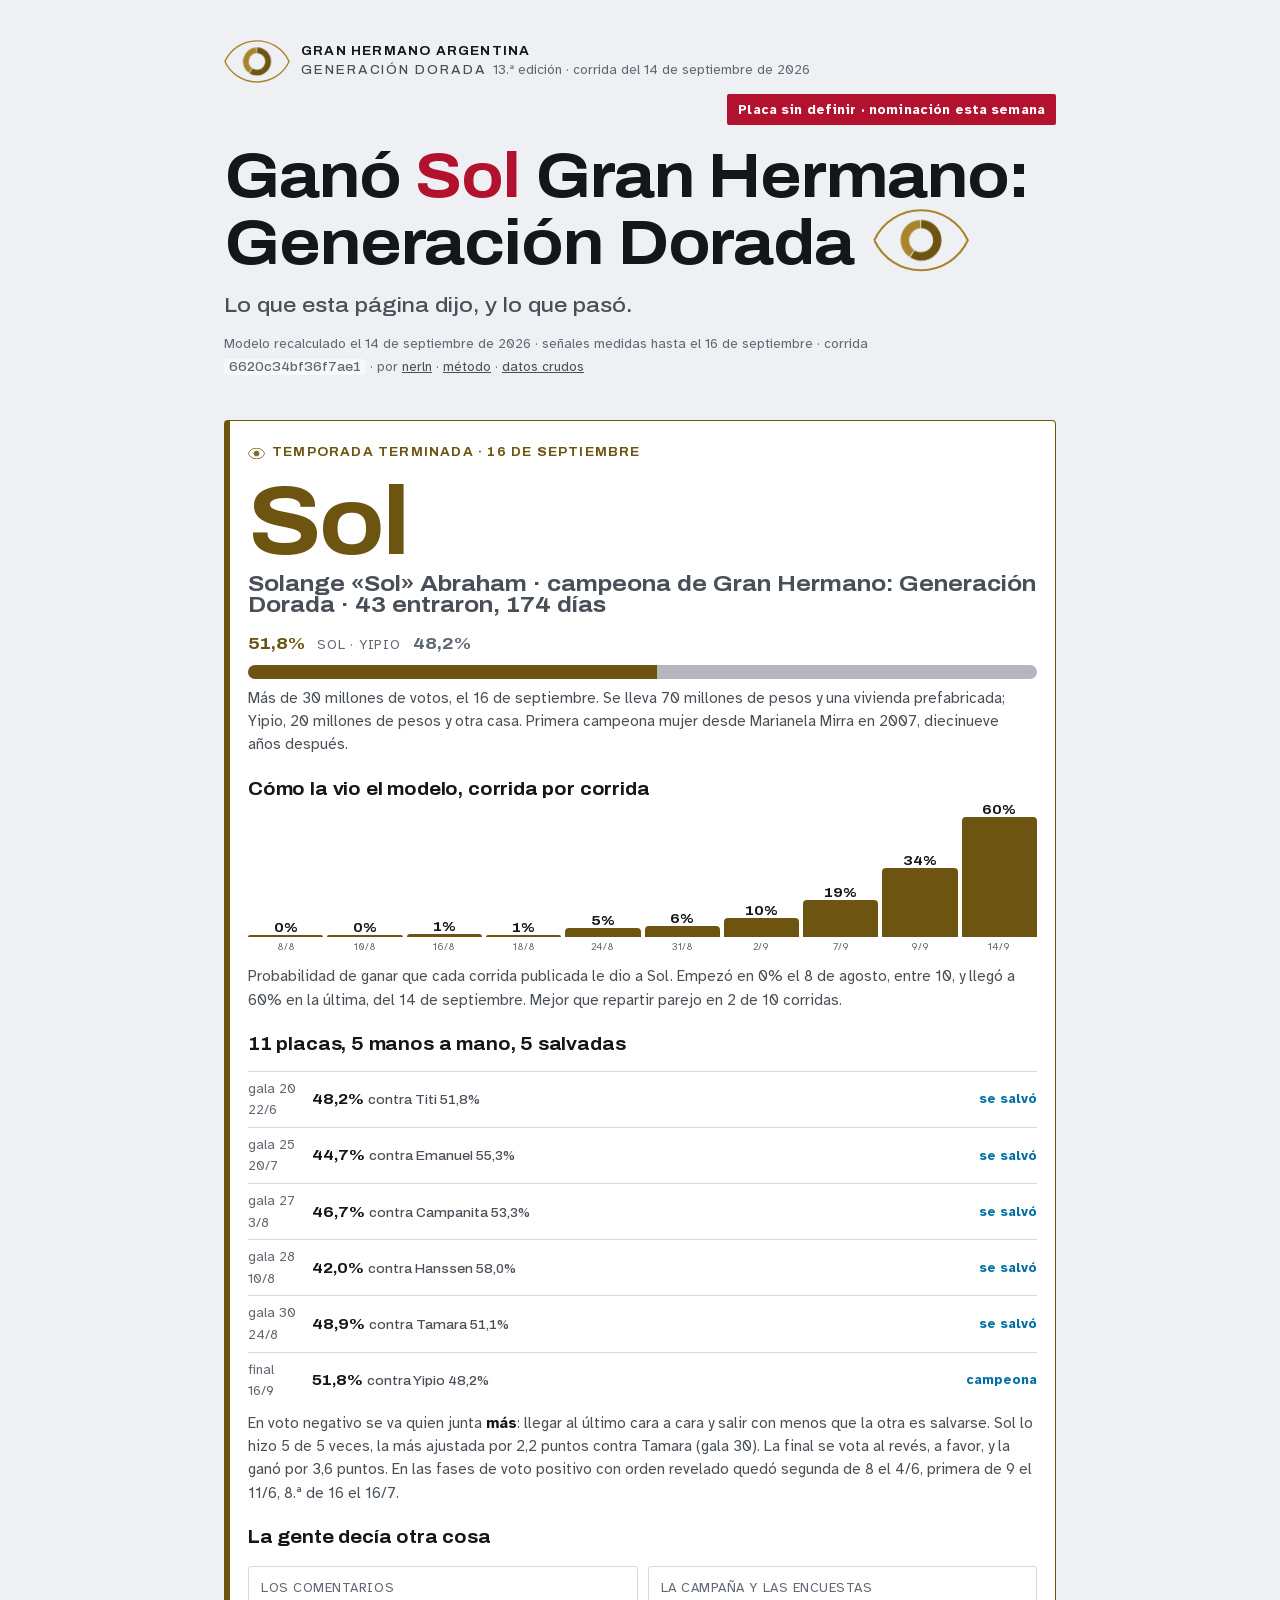
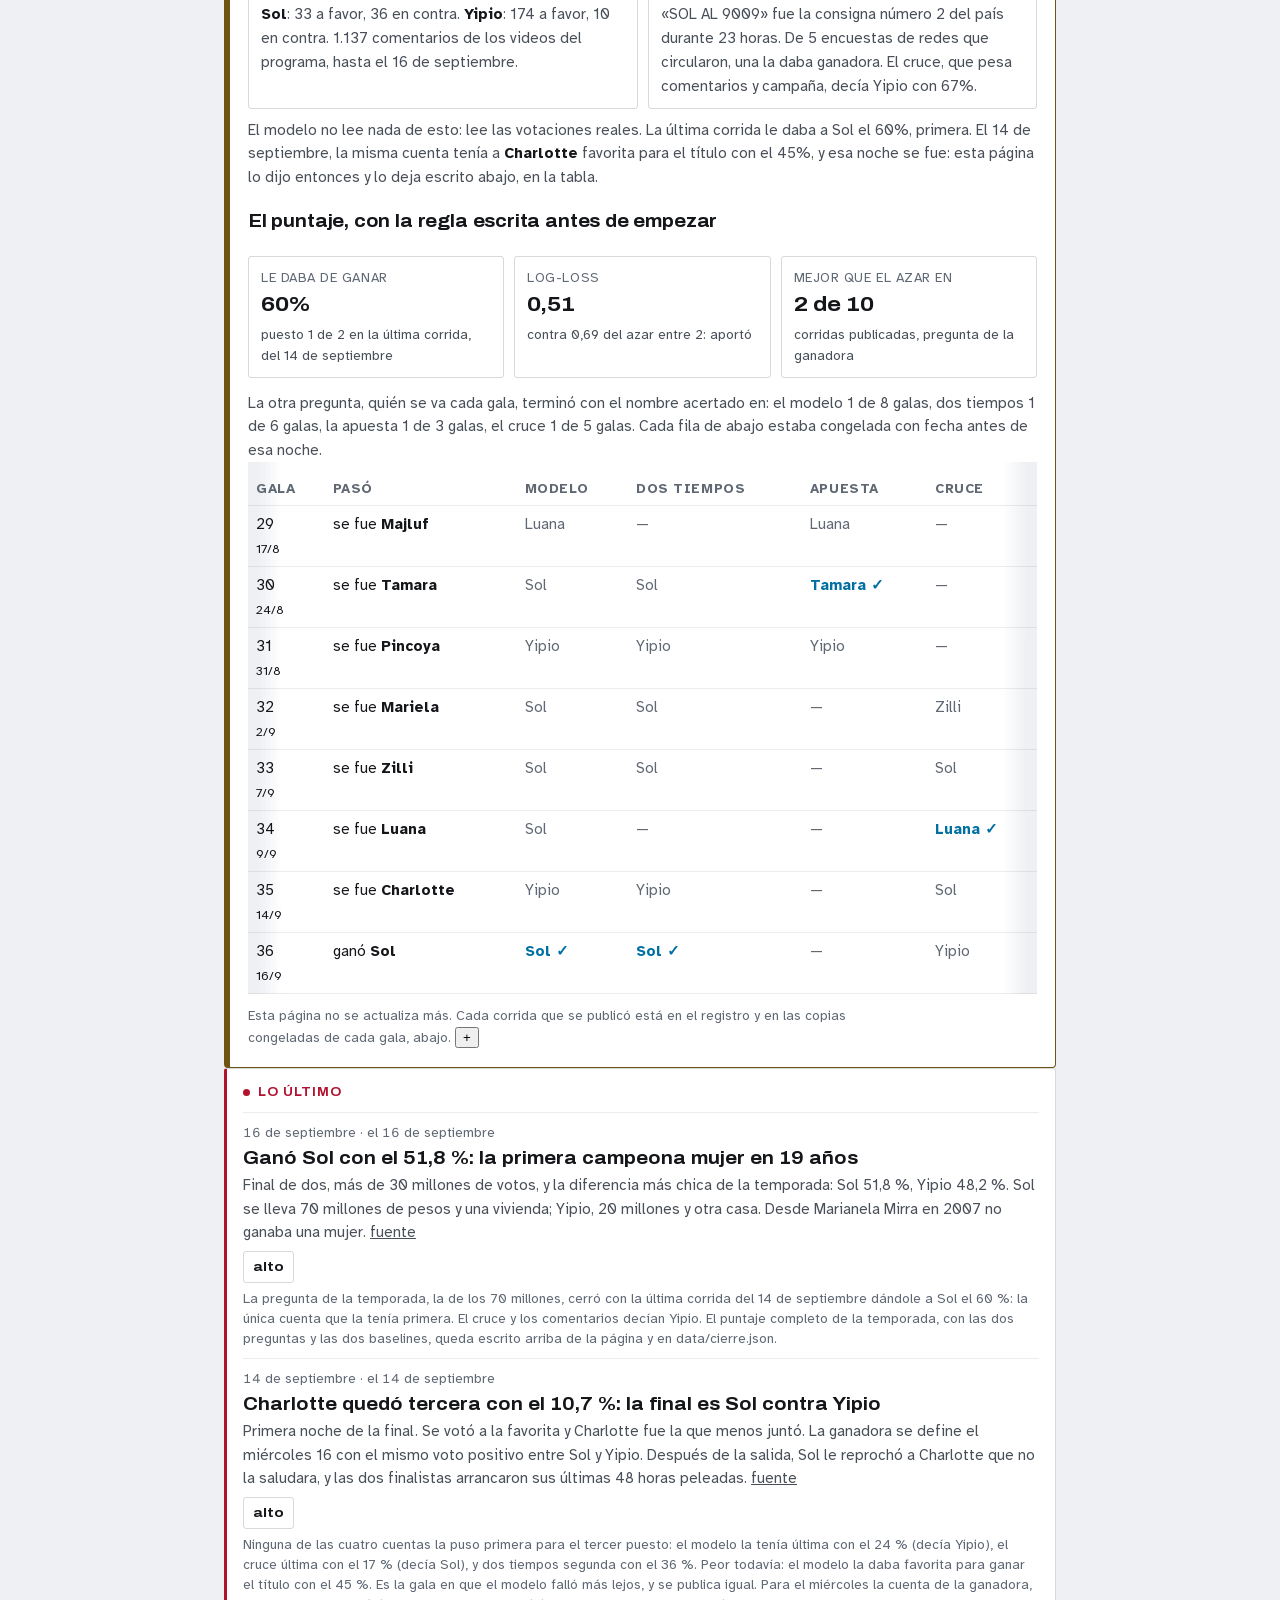
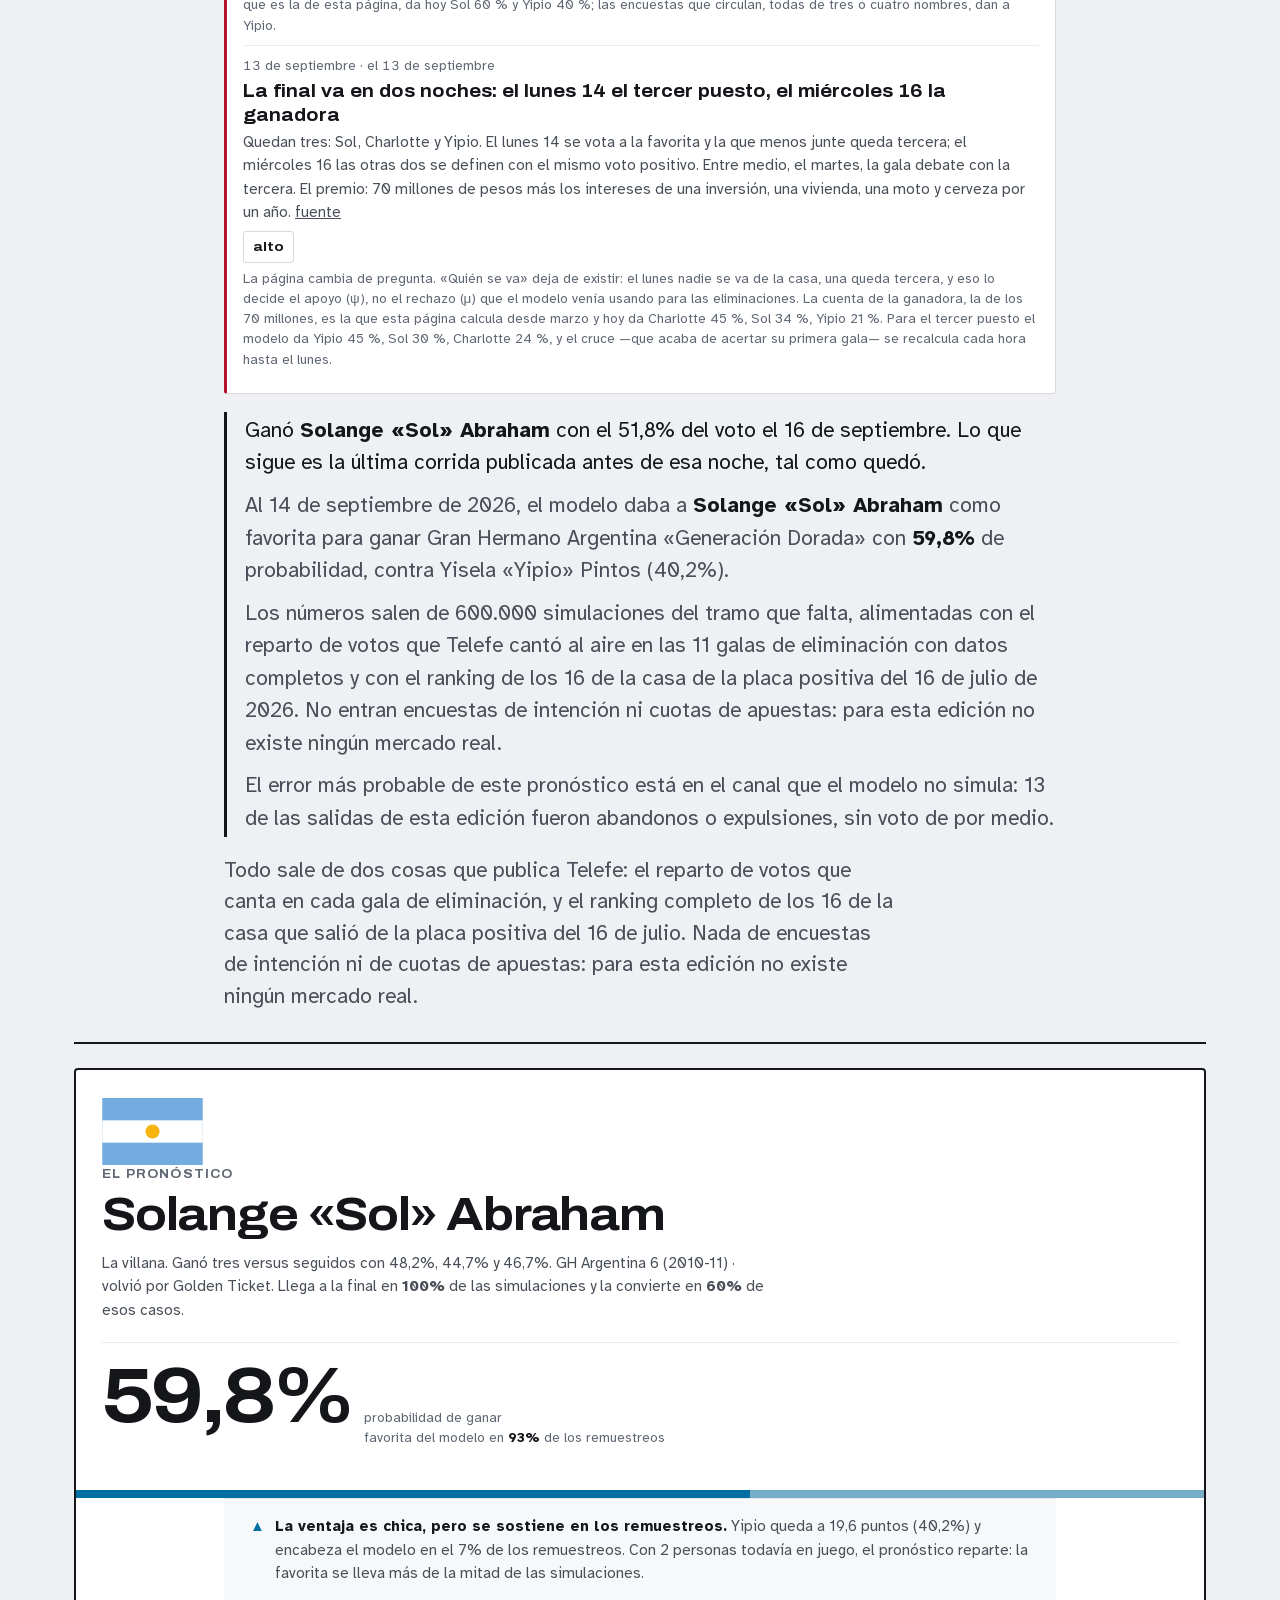
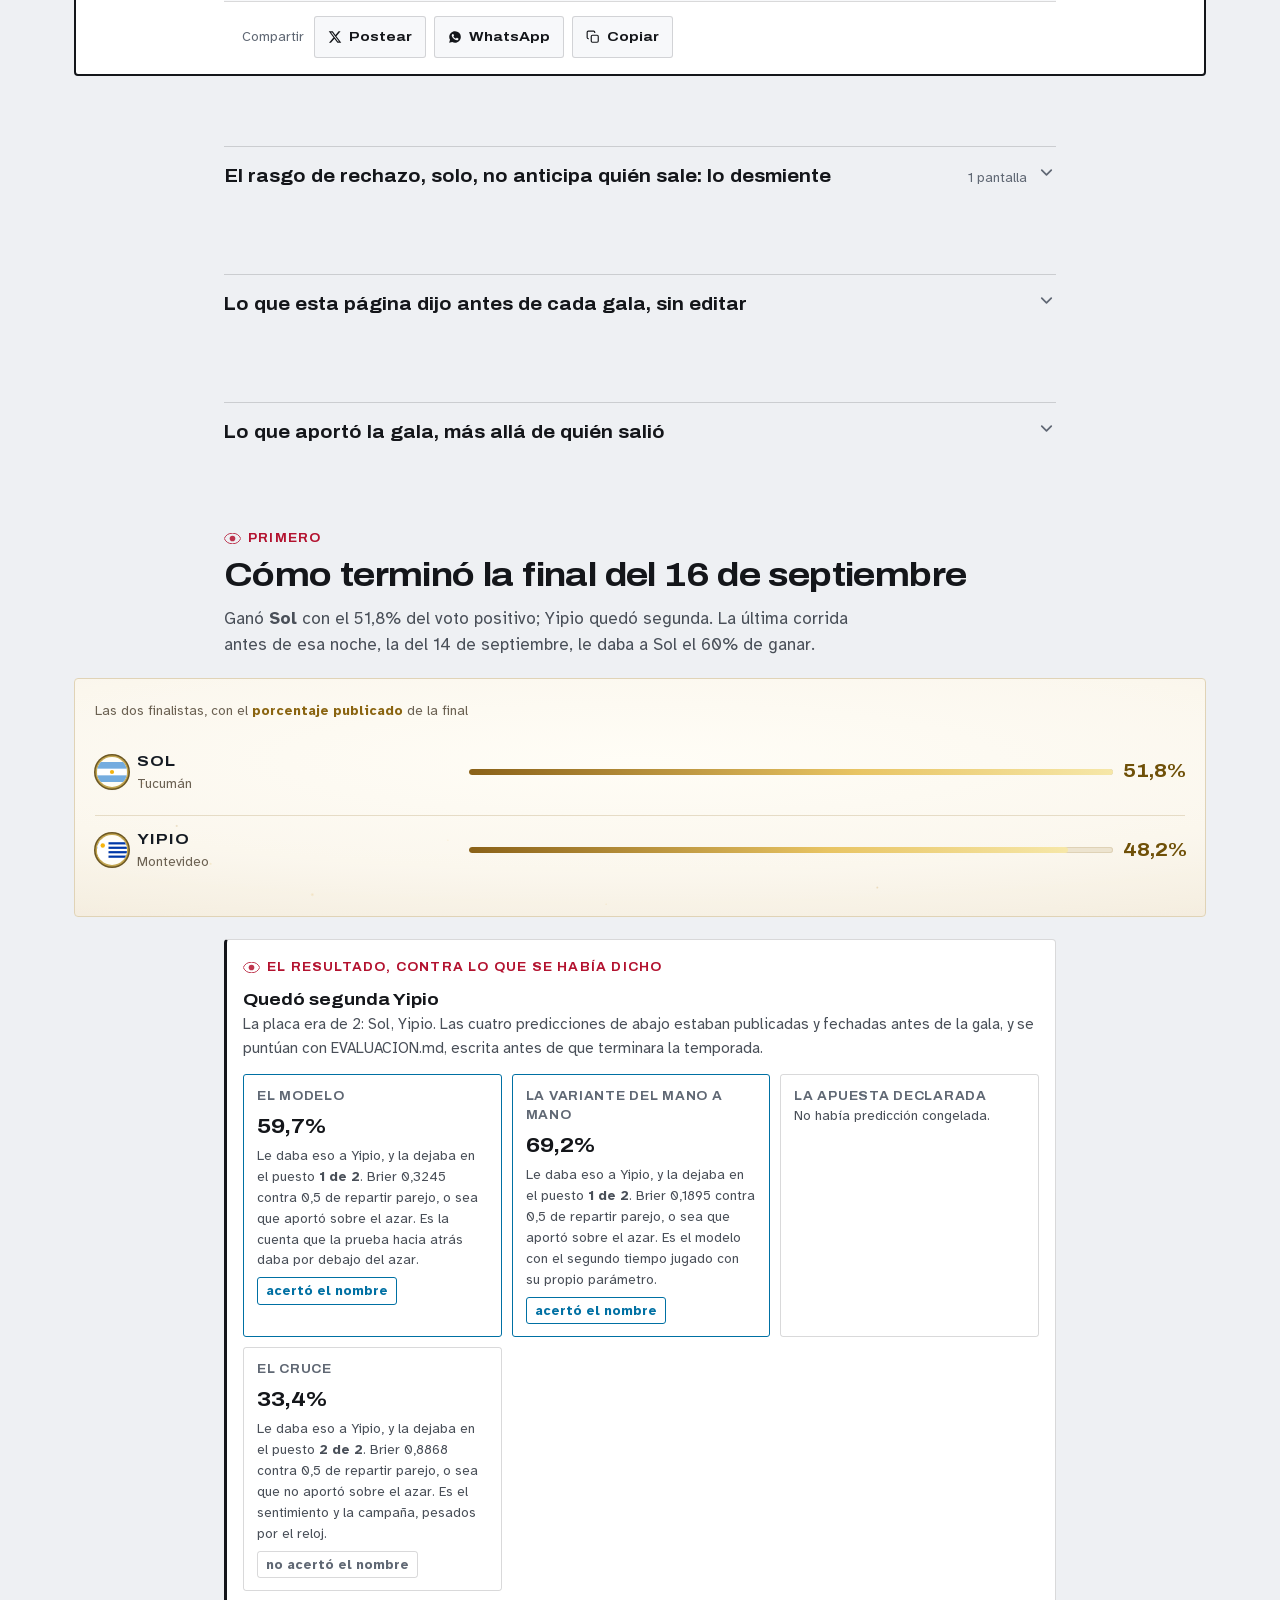
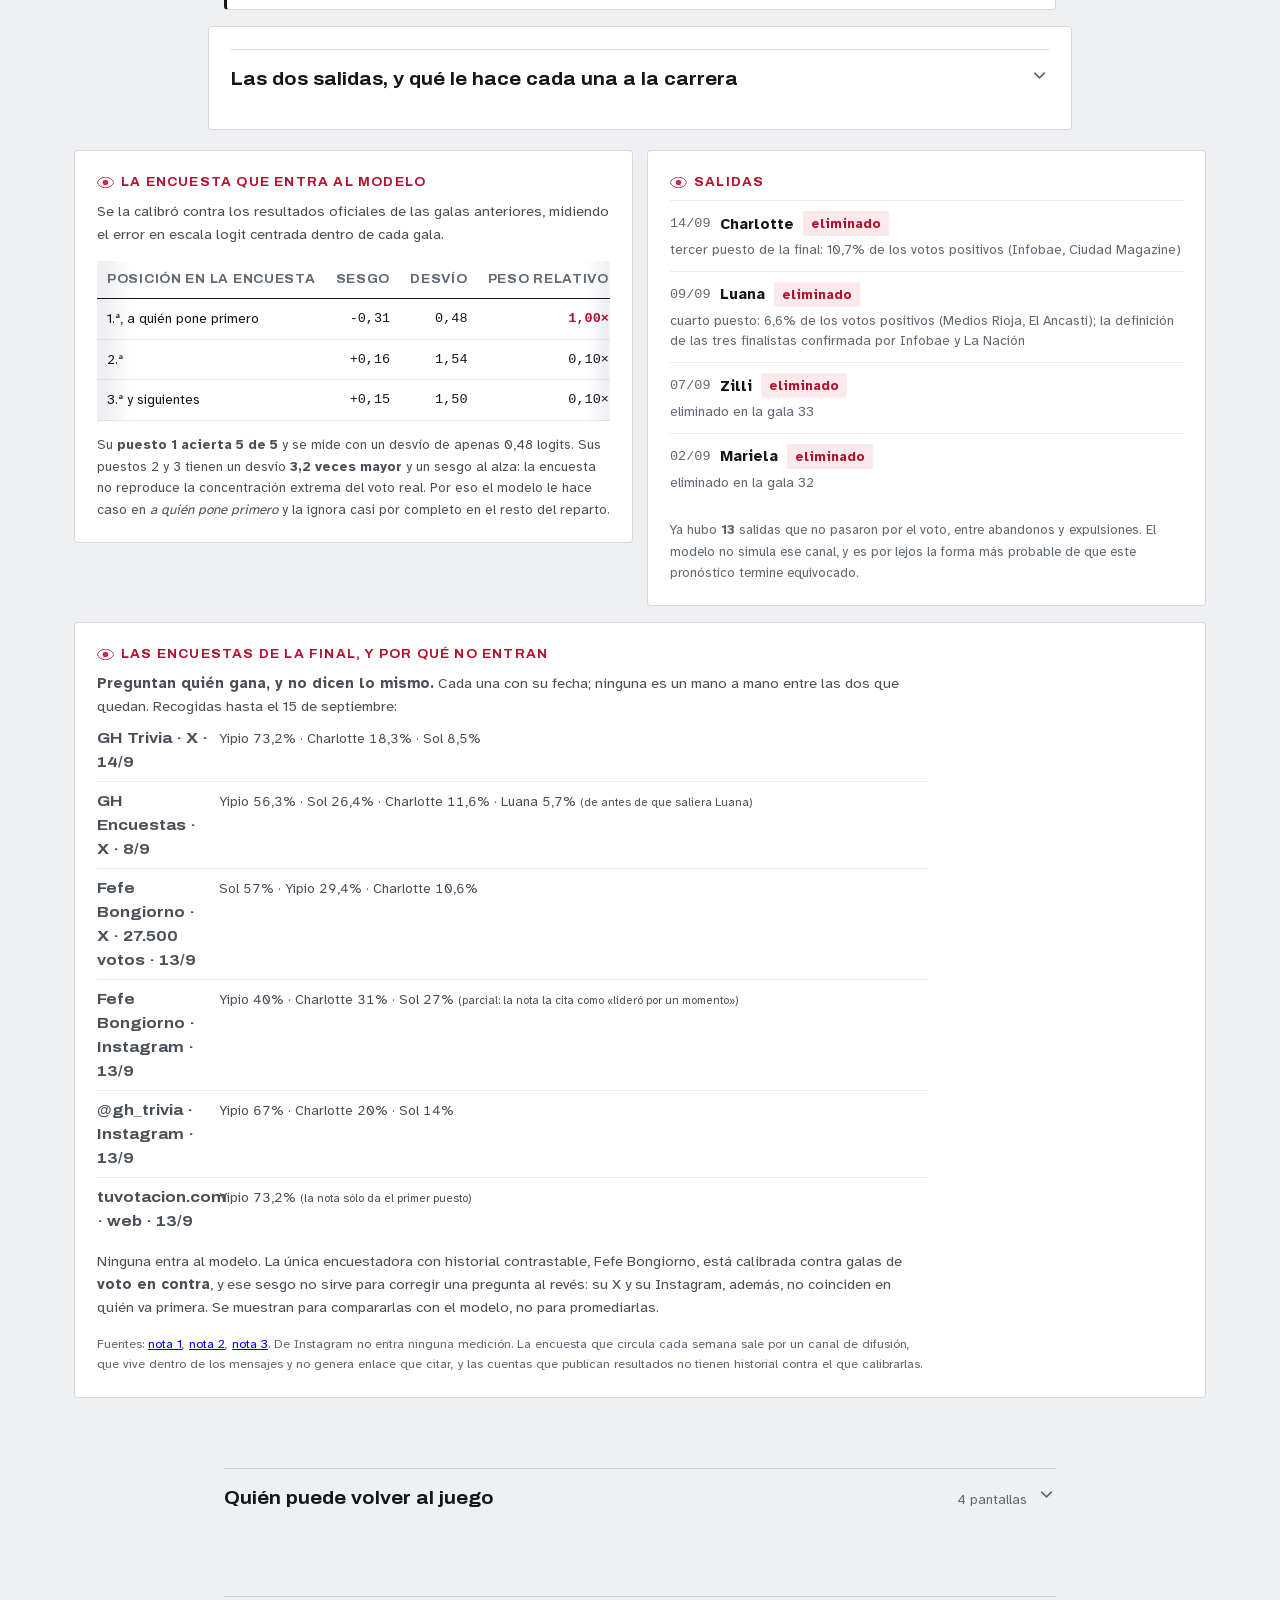
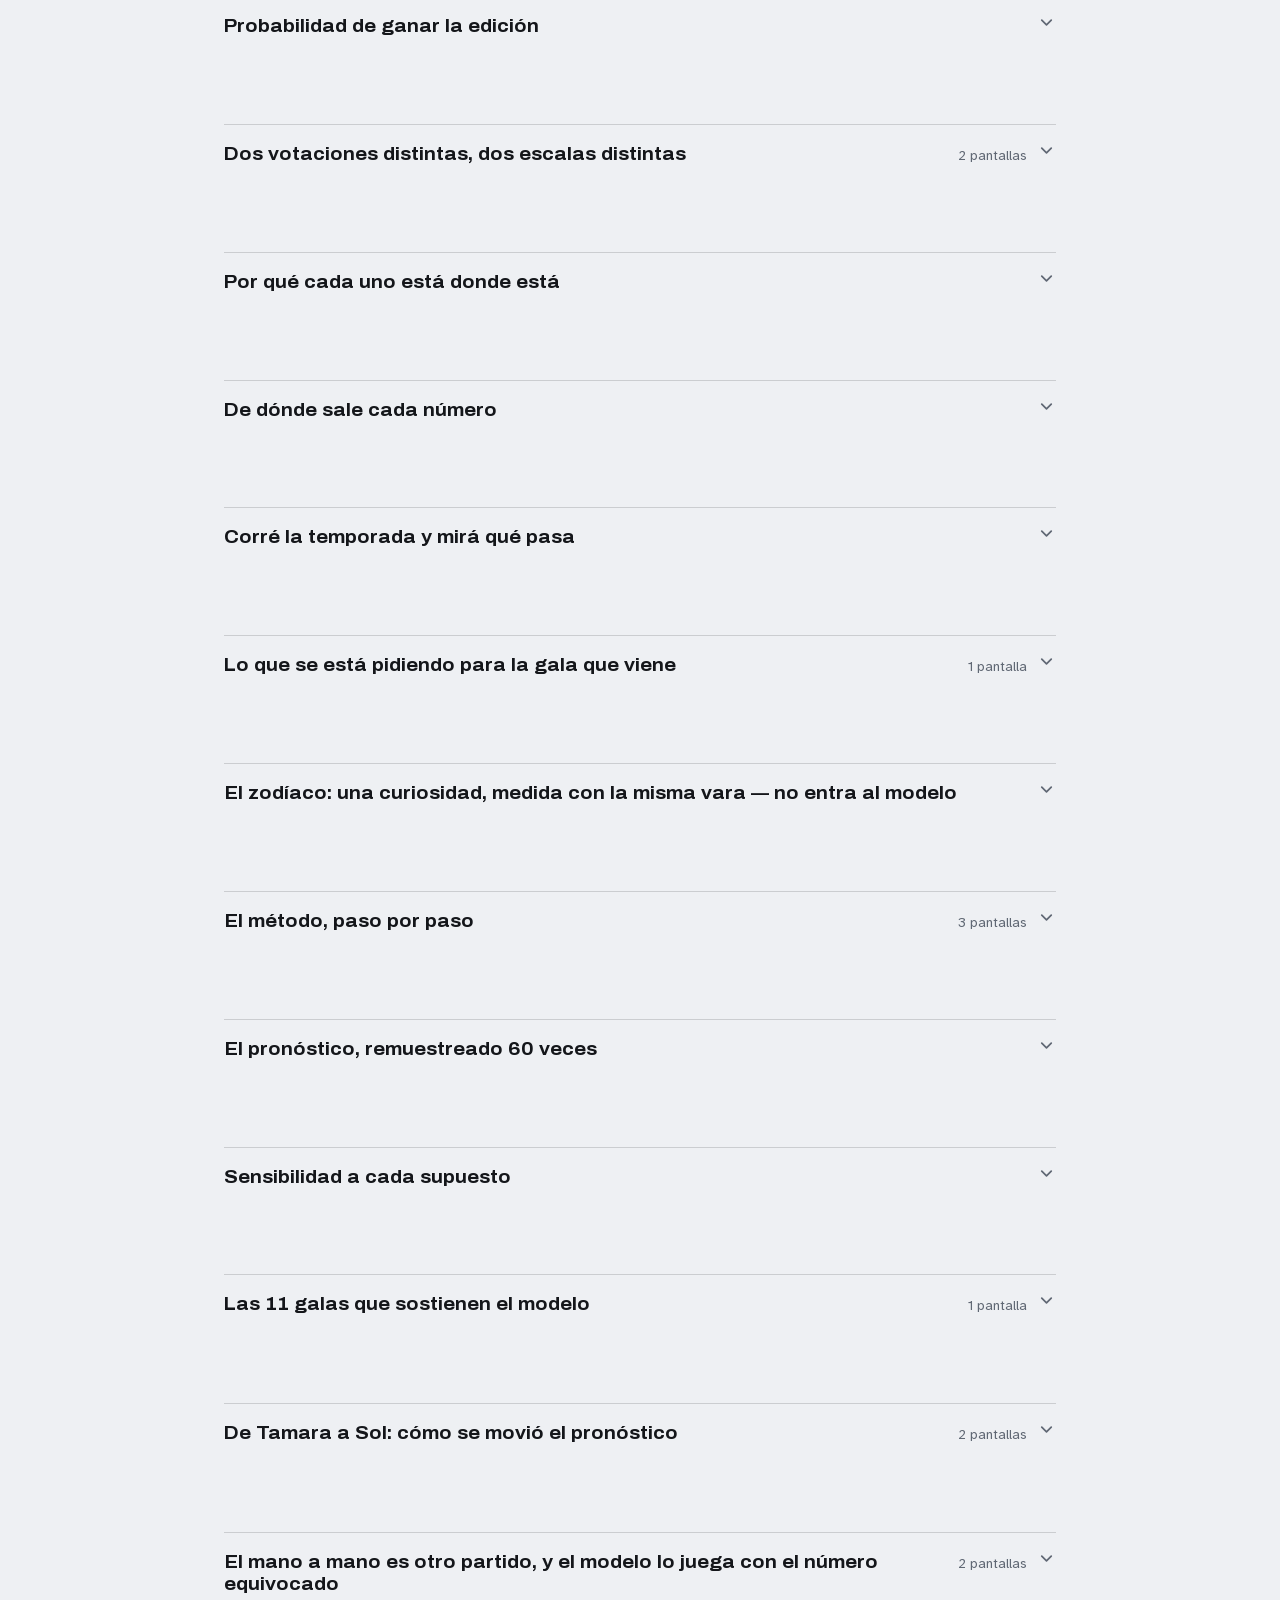
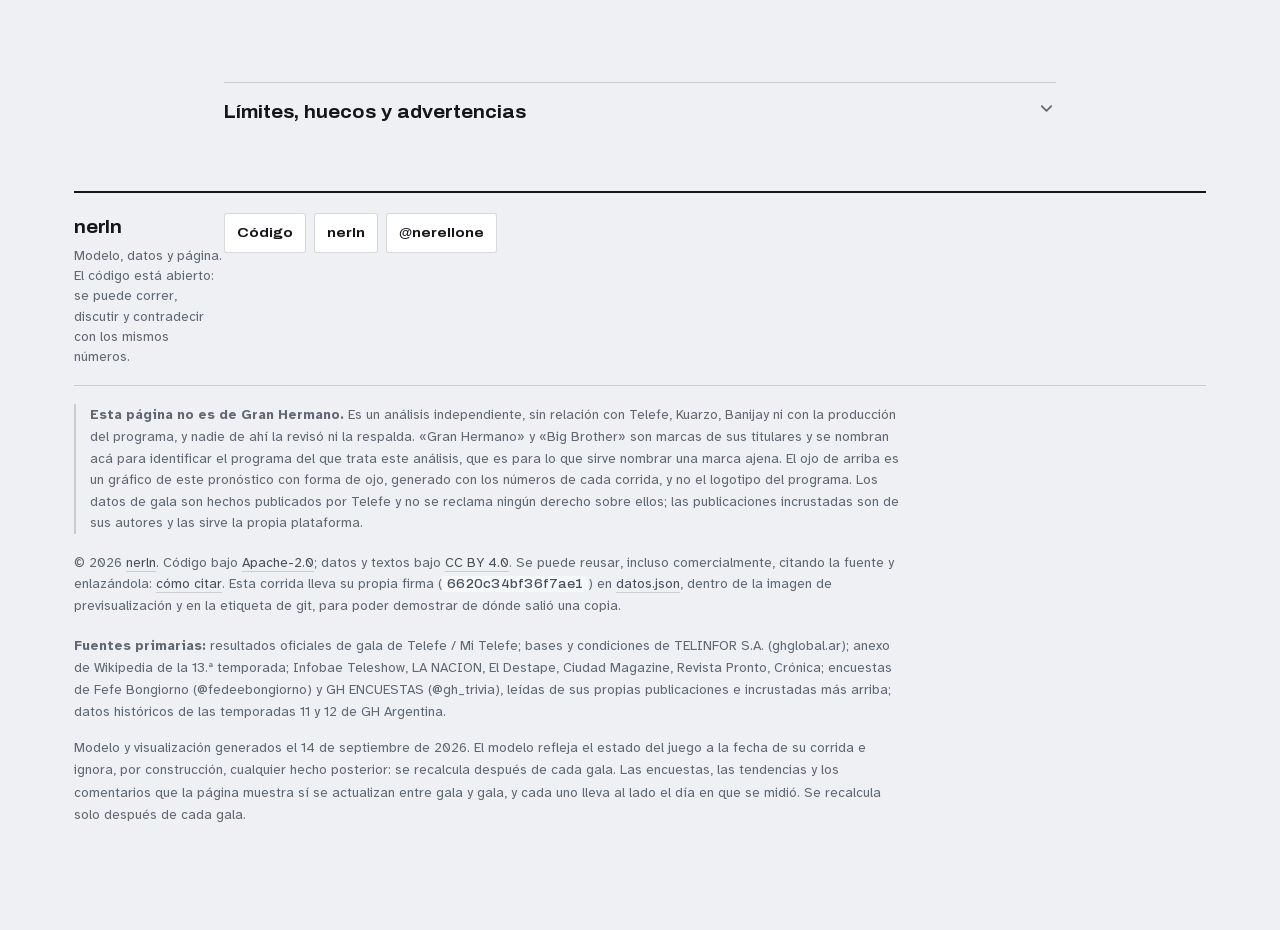
==== commit e218331f: "ganó Sol: la temporada cerrada y la página dedicada a la campeona · corrida 6620c34bf36f7ae1 Sol gan" ====
--- a/web/index.html
+++ b/web/index.html
@@ -31,8 +31,8 @@
 <link rel="icon" href="ojo.svg" type="image/svg+xml">
 <link rel="apple-touch-icon" href="og.png">
 <link rel="license" href="https://creativecommons.org/licenses/by/4.0/">
-<script type="application/ld+json">{"@context":"https://schema.org","@graph":[{"@type":"Person","@id":"https://nerln.github.io/placa/#nerln","name":"nerln","url":"https://github.com/nerln","sameAs":["https://github.com/nerln","https://x.com/nerellone","https://nerln.pages.dev"]},{"@type":"Article","@id":"https://nerln.github.io/placa/#articulo","headline":"¿Quién gana Gran Hermano: Generación Dorada? Pronóstico y probabilidades","description":"Pronóstico con 400.000 simulaciones sobre 11 galas con el reparto de votos publicado. Hoy: Sol 59,8% · Yipio 40,2%. Método, datos y código, abiertos.","inLanguage":"es-AR","datePublished":"2026-08-08","dateModified":"2026-09-14T23:00:00-03:00","author":{"@id":"https://nerln.github.io/placa/#nerln"},"publisher":{"@id":"https://nerln.github.io/placa/#nerln"},"isBasedOn":{"@id":"https://nerln.github.io/placa/#datos"},"license":"https://creativecommons.org/licenses/by/4.0/","mainEntityOfPage":"https://nerln.github.io/placa/","image":"https://nerln.github.io/placa/og.png","about":[{"@type":"TVSeries","name":"Gran Hermano Argentina"},{"@type":"TVSeason","name":"Generación Dorada","seasonNumber":13}],"citation":"Resultados de votación publicados por Telefe en cada gala de eliminación de la 13.ª edición"},{"@type":"Dataset","@id":"https://nerln.github.io/placa/#datos","name":"Pronóstico de Gran Hermano Argentina — Generación Dorada (2026)","description":"Pronóstico con 400.000 simulaciones sobre 11 galas con el reparto de votos publicado. Hoy: Sol 59,8% · Yipio 40,2%. Método, datos y código, abiertos.","url":"https://nerln.github.io/placa/","sameAs":"https://github.com/nerln/placa","license":"https://creativecommons.org/licenses/by/4.0/","isAccessibleForFree":true,"dateModified":"2026-09-14","version":"a982f3a77bf3f2b4","inLanguage":"es-AR","creator":{"@id":"https://nerln.github.io/placa/#nerln"},"citation":"nerln, «placa: pronóstico de Gran Hermano Argentina» (2026), https://github.com/nerln/placa","distribution":[{"@type":"DataDownload","encodingFormat":"application/json","contentUrl":"https://nerln.github.io/placa/datos.json"}]}]}</script>
-<script src="datos.js?v=a982f3a77bf3f2b4"></script>
+<script type="application/ld+json">{"@context":"https://schema.org","@graph":[{"@type":"Person","@id":"https://nerln.github.io/placa/#nerln","name":"nerln","url":"https://github.com/nerln","sameAs":["https://github.com/nerln","https://x.com/nerellone","https://nerln.pages.dev"]},{"@type":"Article","@id":"https://nerln.github.io/placa/#articulo","headline":"¿Quién gana Gran Hermano: Generación Dorada? Pronóstico y probabilidades","description":"Pronóstico con 400.000 simulaciones sobre 11 galas con el reparto de votos publicado. Hoy: Sol 59,8% · Yipio 40,2%. Método, datos y código, abiertos.","inLanguage":"es-AR","datePublished":"2026-08-08","dateModified":"2026-09-14T23:00:00-03:00","author":{"@id":"https://nerln.github.io/placa/#nerln"},"publisher":{"@id":"https://nerln.github.io/placa/#nerln"},"isBasedOn":{"@id":"https://nerln.github.io/placa/#datos"},"license":"https://creativecommons.org/licenses/by/4.0/","mainEntityOfPage":"https://nerln.github.io/placa/","image":"https://nerln.github.io/placa/og.png","about":[{"@type":"TVSeries","name":"Gran Hermano Argentina"},{"@type":"TVSeason","name":"Generación Dorada","seasonNumber":13}],"citation":"Resultados de votación publicados por Telefe en cada gala de eliminación de la 13.ª edición"},{"@type":"Dataset","@id":"https://nerln.github.io/placa/#datos","name":"Pronóstico de Gran Hermano Argentina — Generación Dorada (2026)","description":"Pronóstico con 400.000 simulaciones sobre 11 galas con el reparto de votos publicado. Hoy: Sol 59,8% · Yipio 40,2%. Método, datos y código, abiertos.","url":"https://nerln.github.io/placa/","sameAs":"https://github.com/nerln/placa","license":"https://creativecommons.org/licenses/by/4.0/","isAccessibleForFree":true,"dateModified":"2026-09-14","version":"6620c34bf36f7ae1","inLanguage":"es-AR","creator":{"@id":"https://nerln.github.io/placa/#nerln"},"citation":"nerln, «placa: pronóstico de Gran Hermano Argentina» (2026), https://github.com/nerln/placa","distribution":[{"@type":"DataDownload","encodingFormat":"application/json","contentUrl":"https://nerln.github.io/placa/datos.json"}]}]}</script>
+<script src="datos.js?v=6620c34bf36f7ae1"></script>
 <script src="vendor/gsap.min.js" defer></script>
 
 <style>
@@ -498,8 +498,37 @@
    contradicen. Todo se lee de los mismos datos que alimentan las secciones de
    abajo, así que no puede quedarse viejo por su cuenta. */
 #cierre{margin:26px auto 0; border:1px solid var(--oro-txt); border-left:6px solid var(--oro-txt);
-  border-radius:var(--r-md); background:var(--sup); padding:20px 18px;
+  border-radius:var(--r-md); background:var(--sup); padding:22px 18px 18px;
   max-width:calc(var(--medida) + 36px)}
+#cierre .ci-nombre{font-family:"Archivo",sans-serif; font-weight:900; line-height:.95; letter-spacing:-.02em;
+  font-size:clamp(46px, 13vw, 96px); color:var(--oro-txt); margin:6px 0 4px}
+#cierre .ci-nombre small{display:block; font-size:clamp(16px, 4vw, 22px); font-weight:600; letter-spacing:0;
+  color:var(--tinta2); margin-top:6px}
+#cierre .ci-marcador{display:flex; align-items:baseline; gap:12px; flex-wrap:wrap; margin:10px 0 2px}
+#cierre .ci-marcador .p{font-family:"Archivo",sans-serif; font-weight:800; font-size:var(--t-xl)}
+#cierre .ci-marcador .p.gana{color:var(--oro-txt)}
+#cierre .ci-marcador .p.pierde{color:var(--tinta3)}
+#cierre .ci-marcador .vs{font-size:var(--t-xs); color:var(--tinta3); text-transform:uppercase; letter-spacing:.06em}
+#cierre .ci-barra{height:14px; border-radius:7px; overflow:hidden; display:flex; margin:6px 0 4px; background:var(--sup2)}
+#cierre .ci-barra i{display:block; height:100%; background:var(--oro-txt)}
+#cierre .ci-barra b{display:block; height:100%; background:var(--tinta3); opacity:.45}
+#cierre h3{margin:18px 0 6px; font-family:"Archivo",sans-serif; font-size:var(--t-md)}
+#cierre .ci-serie{display:grid; grid-auto-flow:column; grid-auto-columns:1fr; gap:4px; align-items:end; height:120px; margin:8px 0 2px}
+#cierre .ci-serie div{position:relative; background:var(--oro-txt); border-radius:4px 4px 0 0; min-height:2px}
+#cierre .ci-serie div span{position:absolute; left:0; right:0; top:-18px; text-align:center; font-size:var(--t-xs); font-family:"Archivo",sans-serif; font-weight:700}
+#cierre .ci-fechas{display:grid; grid-auto-flow:column; grid-auto-columns:1fr; gap:4px; font-size:10px; color:var(--tinta3); text-align:center}
+#cierre .ci-manos{display:grid; grid-template-columns:1fr; gap:6px; margin-top:6px}
+#cierre .ci-mano{display:grid; grid-template-columns:3.4rem 1fr auto; gap:10px; align-items:center; font-size:var(--t-sm); border-top:1px solid var(--linea); padding-top:6px}
+#cierre .ci-mano .g{font-size:var(--t-xs); color:var(--tinta3)}
+#cierre .ci-mano .r{font-family:"Archivo",sans-serif; font-weight:700}
+#cierre .ci-mano .r small{font-weight:400; color:var(--tinta2)}
+#cierre .ci-mano .e{font-size:var(--t-xs); font-weight:700; color:var(--apoyo-txt)}
+#cierre .ci-mano .e.no{color:var(--rechazo)}
+#cierre .ci-dos{display:grid; grid-template-columns:1fr; gap:10px; margin-top:8px}
+@media (min-width:700px){#cierre .ci-dos{grid-template-columns:1fr 1fr}}
+#cierre .ci-dos > div{border:1px solid var(--linea); border-radius:var(--r-sm); padding:10px 12px; font-size:var(--t-sm); color:var(--tinta2)}
+#cierre .ci-dos b{color:var(--tinta)}
+#cierre .ci-dos .k{font-size:var(--t-xs); color:var(--tinta3); text-transform:uppercase; letter-spacing:.04em; margin-bottom:4px}
 #cierre .eyebrow{color:var(--oro-txt)}
 #cierre .mn-tit{font-size:var(--t-xl)}
 #cierre .fa-cifras{display:grid; grid-template-columns:repeat(auto-fit,minmax(120px,1fr)); gap:10px; margin:14px 0 4px}
@@ -5510,16 +5539,20 @@
       "comentarios, declarada en <code>data/fandom.json</code>. " + (F.limites || "") + "</p>";
 })();
 
-/* ---------- el cierre ----------
-   Cuando la temporada termino, esto va primero y es lo unico que hace falta
-   leer: quien gano, con cuanto, que le daba la ultima corrida y cuanto vale
-   eso contra el azar (pregunta 2 de EVALUACION.md), y la tabla de la
-   temporada gala por gala con lo que dijo cada cuenta. Todo sale de
-   data/cierre.json y del registro; nada se escribe a mano. */
+/* ---------- el cierre: la portada de la campeona ----------
+   Cuando la temporada termino, la pagina es de quien gano. Arriba: el nombre,
+   el marcador de la final, y tres cosas que solo esta pagina puede contar de
+   ella porque las midio toda la temporada: como la vio el modelo corrida a
+   corrida (de cero a campeona), como le fue en cada mano a mano y en cada
+   voto positivo, y que decia la gente cuando el modelo la puso primera. Abajo,
+   el puntaje de la pregunta de la temporada con su regla, y la tabla gala por
+   gala con lo que dijo cada cuenta, aciertos y errores por igual. Todo sale de
+   data/cierre.json, del registro y de D.historia_ganadora; nada a mano. */
 (function(){
   const sec = $("#cierre"), C = CERRADA();
   if(!sec) return;
   if(!C){ sec.remove(); return; }
+  const X = C.contexto || {};
   document.title = "Ganó " + C.ganadora + " Gran Hermano: Generación Dorada · lo que dijo el modelo y lo que pasó";
   const h1 = document.querySelector("h1.tit");
   if(h1){
@@ -5529,57 +5562,158 @@
     const sub = document.querySelector(".h1-sub");
     if(sub) sub.innerHTML = "<em>Lo que esta página dijo, y lo que pasó.</em>";
   }
-  const U = C.ultima_corrida;
+  const U = C.ultima_corrida, HG = D.historia_ganadora || {};
   const M = MARCADOR();
   const NOM = {modelo: "el modelo", dos_tiempos: "dos tiempos", apuesta: "la apuesta", cruce: "el cruce"};
   const galas = r => r.de + (r.de === 1 ? " gala" : " galas");
   const marc = Object.keys(NOM).filter(k => M[k])
     .map(k => NOM[k] + " " + M[k].acertadas + " de " + galas(M[k])).join(", ");
+  const largo = n => (D.perfil[n] && D.perfil[n].nombre) ? D.perfil[n].nombre : n;
+  const pctSeg = C.pct != null ? 100 - C.pct : null;
+  const DM = f => f ? (+f.slice(8, 10)) + "/" + (+f.slice(5, 7)) : "";
+
+  // 1. el marcador de la final
+  const marcador = C.pct != null
+    ? "<div class='ci-marcador'><span class='p gana'>" + nf(C.pct, 1) + "%</span><span class='vs'>" + C.ganadora +
+      " · " + C.segunda + "</span><span class='p pierde'>" + nf(pctSeg, 1) + "%</span></div>" +
+      "<div class='ci-barra'><i style='width:" + C.pct + "%'></i><b style='width:" + pctSeg + "%'></b></div>" +
+      "<p class='mn-dice' style='margin-top:4px'>" + (X.votos ? cap(X.votos) + " de votos" : "Final de dos") +
+      ", el " + FECHA_LARGA(C.fecha) + ". " + (X.premio_ganadora ? "Se lleva " + X.premio_ganadora + "; " +
+      C.segunda + ", " + (X.premio_segunda || "el segundo premio") + ". " : "") + (X.dato || "") + "</p>"
+    : "";
+
+  // 2. como la vio el modelo, corrida a corrida
+  const serie = (HG.serie || []).filter(x => x.fecha && x.fecha <= C.fecha);
+  const topS = Math.max(...serie.map(x => x.p), 0.01);
+  const barras = serie.length >= 3
+    ? "<h3>Cómo la vio el modelo, corrida por corrida</h3>" +
+      "<div class='ci-serie'>" + serie.map(x => "<div style='height:" + Math.max(2, 100 * x.p / topS) + "%'" +
+        " title='" + FECHA_LARGA(x.fecha) + ": " + pc(x.p, 1) + " de ganar, entre " + x.en_juego + "'><span>" +
+        Math.round(100 * x.p) + "%</span></div>").join("") + "</div>" +
+      "<div class='ci-fechas'>" + serie.map(x => "<span>" + DM(x.fecha) + "</span>").join("") + "</div>" +
+      "<p class='mn-dice'>Probabilidad de ganar que cada corrida publicada le dio a " + C.ganadora + ". " +
+      "Empezó en " + pc(serie[0].p, 0) + " el " + FECHA_LARGA(serie[0].fecha) + ", entre " + serie[0].en_juego +
+      ", y llegó a " + pc(serie[serie.length - 1].p, 0) + " en la última, del " + FECHA_LARGA(serie[serie.length - 1].fecha) +
+      ". Mejor que repartir parejo en " + C.mejor_que_azar_en + " de " + C.de_corridas + " corridas.</p>"
+    : "";
+
+  // 3. los manos a mano, que es donde se hizo campeona
+  const manos = HG.manos || [];
+  const salvos = manos.filter(m => m.se_salvo).length;
+  const masAjustado = manos.slice().sort((a, b) => Math.abs(a.propio - a.del_rival) - Math.abs(b.propio - b.del_rival))[0];
+  const listaManos = manos.length
+    ? "<h3>" + (HG.placas || []).length + " placas, " + manos.length + " manos a mano, " + salvos + " salvadas</h3>" +
+      "<div class='ci-manos'>" + manos.map(m =>
+        "<div class='ci-mano'><span class='g'>gala " + m.gala + "<br>" + DM(m.fecha) + "</span>" +
+        "<span class='r'>" + nf(m.propio, 1) + "% <small>contra " + m.rival + " " + nf(m.del_rival, 1) + "%</small></span>" +
+        "<span class='e" + (m.se_salvo ? "" : " no") + "'>" + (m.se_salvo ? "se salvó" : "se fue") + "</span></div>").join("") +
+      "<div class='ci-mano'><span class='g'>final<br>" + DM(C.fecha) + "</span><span class='r'>" + nf(C.pct, 1) +
+        "% <small>contra " + C.segunda + " " + nf(pctSeg, 1) + "%</small></span><span class='e'>campeona</span></div>" +
+      "</div>" +
+      "<p class='mn-dice'>En voto negativo se va quien junta <b>más</b>: llegar al último cara a cara y salir con " +
+      "menos que la otra es salvarse. " + C.ganadora + " lo hizo " + salvos + " de " + manos.length + " veces" +
+      (masAjustado ? ", la más ajustada por " + nf(Math.abs(masAjustado.propio - masAjustado.del_rival), 1) +
+        " puntos contra " + masAjustado.rival + " (gala " + masAjustado.gala + ")" : "") +
+      ". La final se vota al revés, a favor, y la ganó por " + nf(C.pct - pctSeg, 1) + " puntos." +
+      ((HG.fases_positivas || []).length
+        ? " En las fases de voto positivo con orden revelado quedó " + HG.fases_positivas.map(f =>
+            (f.puesto === 1 ? "primera" : f.puesto === 2 ? "segunda" : f.puesto + ".ª") + " de " + f.candidatos +
+            " el " + DM(f.fecha)).join(", ") + "."
+        : "") + "</p>"
+    : "";
+
+  // 4. lo que decia la gente cuando el modelo la puso primera
+  const S = (D.sentimiento || {}).por_jugadora || {}, sg = S[C.ganadora], ss = S[C.segunda];
+  const T = (D.actualidad || {}).termometro_placa || {};
+  const camp = (T.consignas || []).find(c => String(c.termino).toUpperCase().indexOf(C.ganadora.toUpperCase()) === 0);
+  const EF = (D.actualidad || {}).encuestas_final;
+  const encu = ((EF && EF.items) || []).filter(o => o.cuota && o.cuota[C.ganadora] != null && o.cuota[C.segunda] != null);
+  const encuGan = encu.filter(o => o.cuota[C.ganadora] > o.cuota[C.segunda]).length;
+  const cru = D.cruce && D.cruce.gala === C.gala && D.cruce.p_sale;
+  const gente =
+    "<h3>La gente decía otra cosa</h3><div class='ci-dos'>" +
+    "<div><div class='k'>Los comentarios</div>" + (sg && ss
+      ? "<b>" + C.ganadora + "</b>: " + sg.favor + " a favor, " + sg.contra + " en contra. <b>" + C.segunda + "</b>: " +
+        ss.favor + " a favor, " + ss.contra + " en contra. " + (D.sentimiento.total ? D.sentimiento.total.toLocaleString("es-AR") +
+        " comentarios de los videos del programa, hasta el " + FECHA_LARGA(D.sentimiento.generado) + "." : "")
+      : "Sin medición para la final.") + "</div>" +
+    "<div><div class='k'>La campaña y las encuestas</div>" +
+      (camp ? "«" + camp.termino + "» fue la consigna número " + camp.pico + " del país" +
+        (camp.horas ? " durante " + camp.horas + (camp.horas === 1 ? " hora" : " horas") : "") + ". " : "") +
+      (encu.length ? "De " + encu.length + " encuestas de redes que circularon, " + (encuGan === 1 ? "una la daba" : encuGan + " la daban") +
+        " ganadora" + (encuGan === 0 ? "; todas decían " + C.segunda : "") + ". " : "") +
+      (cru ? "El cruce, que pesa comentarios y campaña, decía " + (cru[C.ganadora] > cru[C.segunda] ? C.segunda : C.ganadora) +
+        " con " + pc(Math.max(cru[C.ganadora], cru[C.segunda]), 0) + "." : "") +
+    "</div></div>" +
+    "<p class='mn-dice'>El modelo no lee nada de esto: lee las votaciones reales. " +
+      (U ? "La última corrida le daba a " + C.ganadora + " el " + Math.round(100 * U.p_ganadora) + "%" +
+        (U.puesto === 1 ? ", primera." : ", no primera.") : "") +
+      // Si en una gala anterior salio la favorita del modelo para el titulo,
+      // se dice aca tambien, con el nombre leido del registro: la portada de
+      // la campeona no borra el error de dos noches antes.
+      (() => {
+        const H = D.historial_pronostico || [];
+        const previas = (D.congeladas || []).filter(f => f.eliminado && f.fecha_gala && f.fecha_gala < C.fecha)
+          .sort((a, b) => b.gala - a.gala);
+        for(const f of previas){
+          const antes = H.filter(c => c.fecha && c.fecha < f.fecha_gala).slice(-1)[0];
+          const pg = antes && antes.p_gana;
+          if(!pg) continue;
+          const top = Object.keys(pg).sort((a, b) => pg[b] - pg[a])[0];
+          if(top !== f.eliminado) continue;
+          return " El " + FECHA_LARGA(f.fecha_gala) + ", la misma cuenta tenía a <b>" + f.eliminado +
+            "</b> favorita para el título con el " + Math.round(100 * pg[top]) + "%, y esa noche se fue: " +
+            "esta página lo dijo entonces y lo deja escrito abajo, en la tabla.";
+        }
+        return "";
+      })() + "</p>";
+
+  // 5. el puntaje de la temporada
   const cifra = (k, v, d) => "<div><div class='k'>" + k + "</div><div class='v'>" + v + "</div><div class='d'>" + d + "</div></div>";
-  // la tabla de la temporada: una fila por gala congelada, con quien salio y
-  // a quien llamo cada cuenta. Sale de D.congeladas, que ya trae las dos cosas.
+  const puntaje =
+    "<h3>El puntaje, con la regla escrita antes de empezar</h3>" +
+    "<div class='fa-cifras'>" +
+      (U ? cifra("Le daba de ganar", Math.round(100 * U.p_ganadora) + "%",
+                 "puesto " + U.puesto + " de " + U.en_juego + " en la última corrida, del " + FECHA_LARGA(U.fecha)) : "") +
+      (U ? cifra("Log-loss", nf(U.log_loss, 2), "contra " + nf(U.log_loss_uniforme, 2) + " del azar entre " + U.en_juego +
+                 (U.log_loss < U.log_loss_uniforme ? ": aportó" : ": no aportó")) : "") +
+      cifra("Mejor que el azar en", C.mejor_que_azar_en + " de " + C.de_corridas, "corridas publicadas, pregunta de la ganadora") +
+    "</div>" +
+    "<p class='mn-dice'>La otra pregunta, quién se va cada gala, terminó con el nombre acertado en: " + marc + ". " +
+      "Cada fila de abajo estaba congelada con fecha antes de esa noche.</p>";
+
+  // 6. la tabla de la temporada
   const filas = (D.congeladas || []).slice().sort((a, b) => a.gala - b.gala).map(f => {
     const ser = f.series || {};
+    const fin = C.gala === f.gala;
     const celda = k => {
       const v = ser[k];
       if(!v || !v.llama_a) return "<td class='no'>—</td>";
-      const fin = C.gala === f.gala;
-      // en la final «llama_a» es quien se va, o sea la segunda: se muestra
-      // dada vuelta, como en la noche misma
       const dijo = fin ? (f.placa || []).find(n => n !== v.llama_a) || v.llama_a : v.llama_a;
       const real = fin ? C.ganadora : f.eliminado;
       const ok = real && dijo === real;
       return "<td class='" + (ok ? "si" : "no") + "'>" + dijo + (ok ? " ✓" : "") + "</td>";
     };
-    const que = C.gala === f.gala ? "ganó <b>" + C.ganadora + "</b>"
-      : f.eliminado ? "se fue <b>" + f.eliminado + "</b>" : "—";
-    return "<tr><td>" + f.gala + (f.fecha_gala ? "<br><small>" + (+f.fecha_gala.slice(8, 10)) + "/" + (+f.fecha_gala.slice(5, 7)) + "</small>" : "") +
+    const que = fin ? "ganó <b>" + C.ganadora + "</b>" : f.eliminado ? "se fue <b>" + f.eliminado + "</b>" : "—";
+    return "<tr><td>" + f.gala + (f.fecha_gala ? "<br><small>" + DM(f.fecha_gala) + "</small>" : "") +
       "</td><td>" + que + "</td>" + ["modelo", "dos_tiempos", "apuesta", "cruce"].map(celda).join("") + "</tr>";
   }).join("");
+
   const primero = $("#ultimo") || $("#respuesta-corta");
   const destino = primero && primero.closest("section, .veredicto") || primero;
   if(destino && destino.parentElement) destino.parentElement.insertBefore(sec, destino);
   sec.innerHTML =
     "<div class='eyebrow'>Temporada terminada · " + FECHA_LARGA(C.fecha) + "</div>" +
-    "<div class='mn-tit'>Ganó " + C.ganadora + (C.pct != null ? " con el " + nf(C.pct, 1) + "%" : "") +
-      ". " + (U ? (U.puesto === 1 ? "El modelo la tenía primera." : "El modelo no la tenía primera.") : "") + "</div>" +
-    "<div class='fa-cifras'>" +
-      (U ? cifra("Le daba de ganar", Math.round(100 * U.p_ganadora) + "%",
-                 "puesto " + U.puesto + " de " + U.en_juego + " en la última corrida, del " + FECHA_LARGA(U.fecha)) : "") +
-      (U ? cifra("Log-loss", nf(U.log_loss, 2), "contra " + nf(U.log_loss_uniforme, 2) + " del azar entre " + U.en_juego +
-                 (U.log_loss < U.log_loss_uniforme ? ": aportó" : ": no aportó")) : "") +
-      cifra("Mejor que el azar en", C.mejor_que_azar_en + " de " + C.de_corridas,
-            "corridas publicadas desde agosto, para la pregunta de la ganadora") +
-    "</div>" +
-    "<p class='mn-dice'>La pregunta de la temporada era ésta, y se puntúa con la regla escrita antes " +
-      "de empezar: menos log-loss que repartir parejo entre quienes seguían en juego. " +
-      (C.segunda ? C.segunda + " quedó segunda. " : "") +
-      "La otra pregunta, quién se va cada gala, terminó así, con el nombre acertado: " + marc + ".</p>" +
+    "<div class='ci-nombre'>" + C.ganadora + "<small>" + largo(C.ganadora) + " · campeona de Gran Hermano: Generación Dorada" +
+      (X.dias && X.participantes ? " · " + X.participantes + " entraron, " + X.dias + " días" : "") + "</small></div>" +
+    marcador + barras + listaManos + gente + puntaje +
     (filas ? "<div class='scroll-x'><table><tr><th>gala</th><th>pasó</th><th>modelo</th><th>dos tiempos</th><th>apuesta</th><th>cruce</th></tr>" +
       filas + "</table></div>" : "") +
     "<p class='tw-nota' style='margin:12px 0 0'>Esta página no se actualiza más. Cada corrida que se publicó " +
       "está en el registro y en las copias congeladas de cada gala, abajo. Fuentes del resultado: " +
-      (C.fuentes || []).map((u, i) => "<a href='" + u + "' target='_blank' rel='noopener nofollow'>nota " + (i + 1) + "</a>").join(", ") + ".</p>";
+      (C.fuentes || []).map((u, i) => "<a href='" + u + "' target='_blank' rel='noopener nofollow'>nota " + (i + 1) + "</a>").join(", ") +
+      (X._fuente ? "; el contexto, de " + X._fuente : "") + ".</p>";
+  function cap(t){ return t.charAt(0).toUpperCase() + t.slice(1); }
 })();
 
 /* ---------- el fallo, dicho primero ----------
